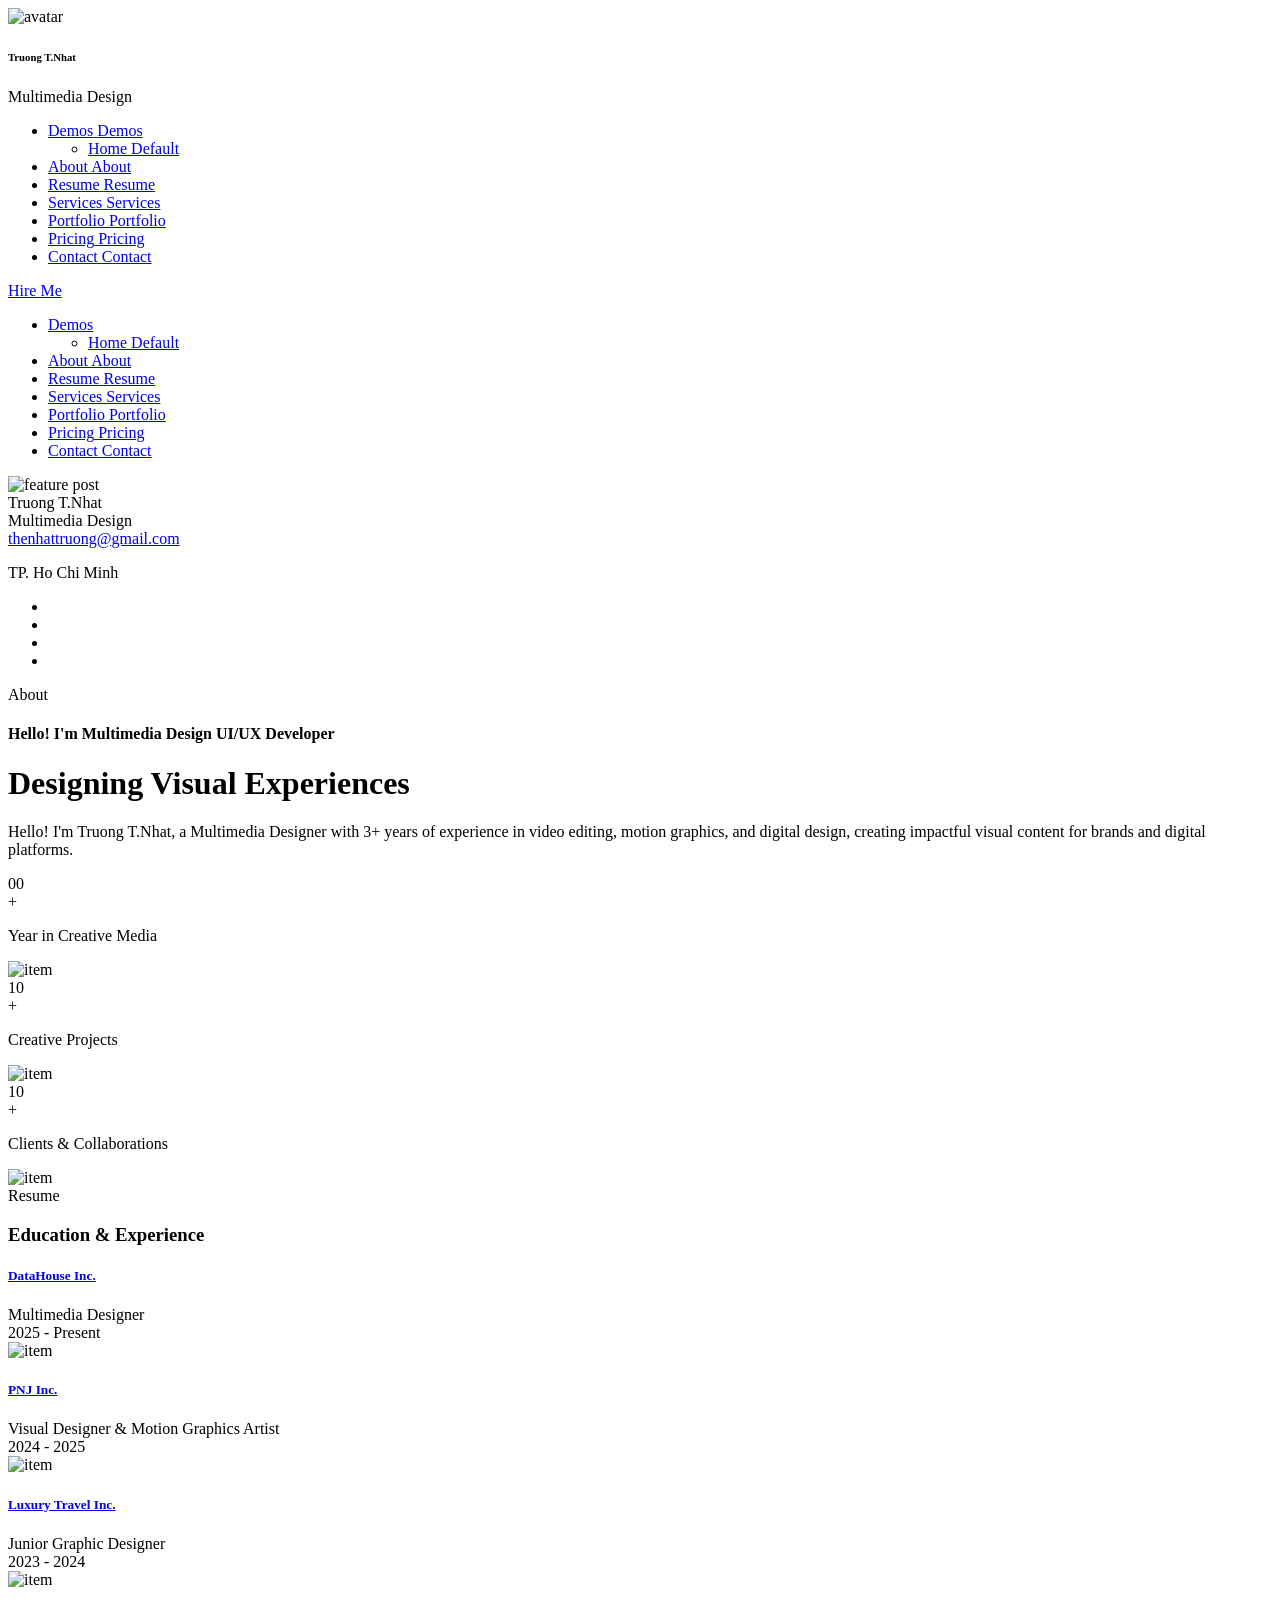
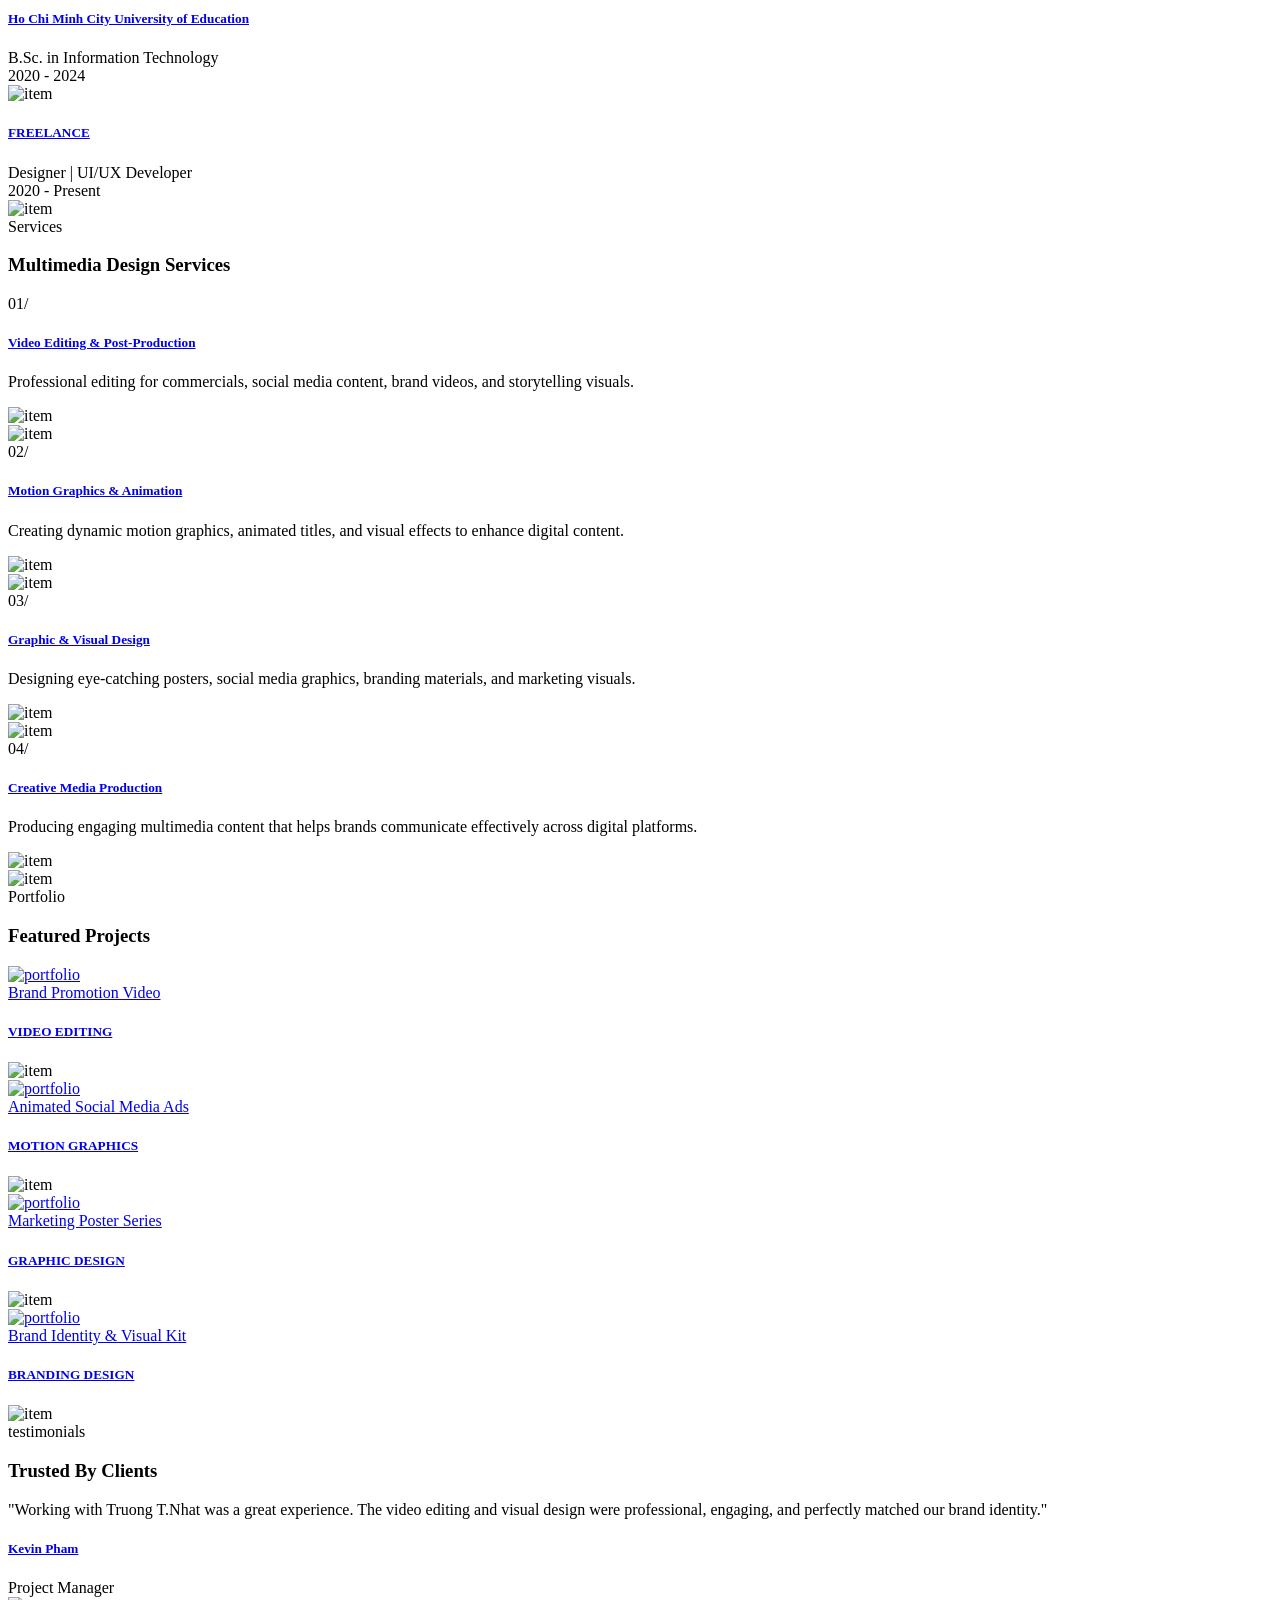
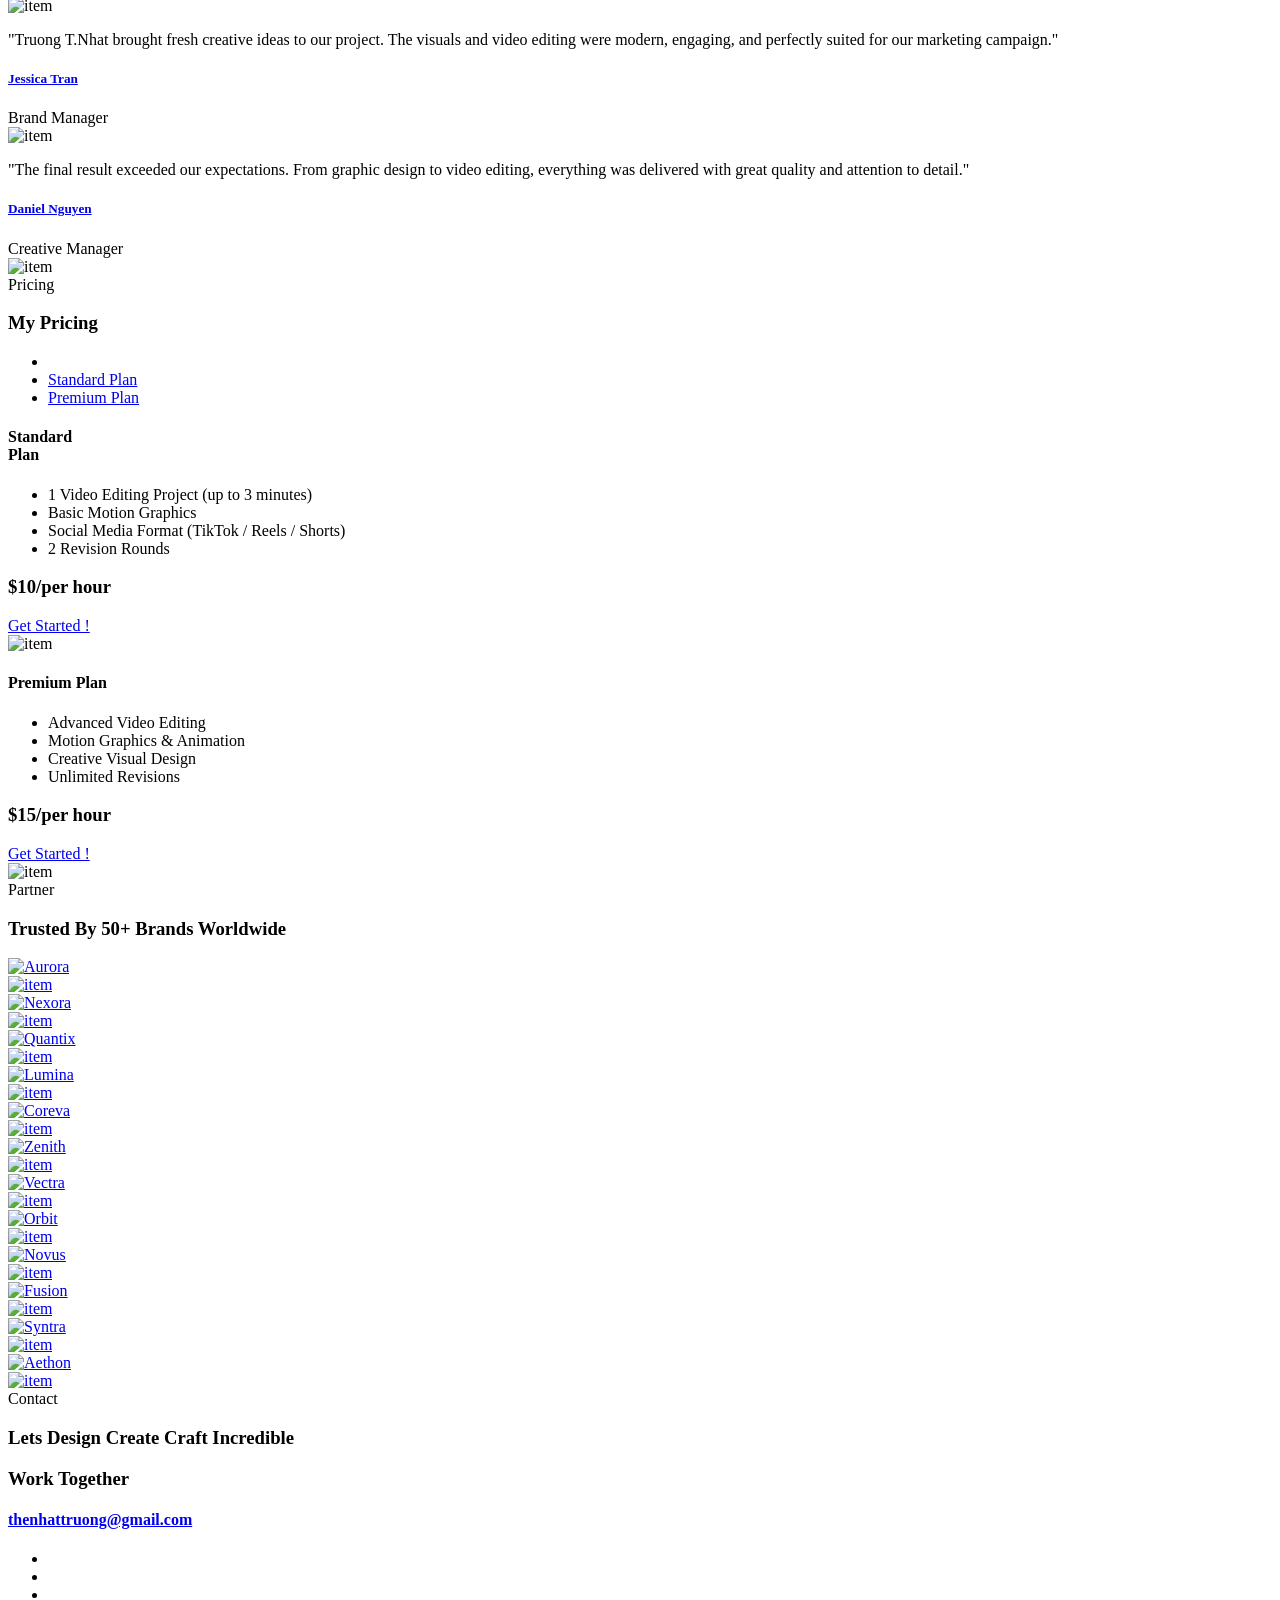
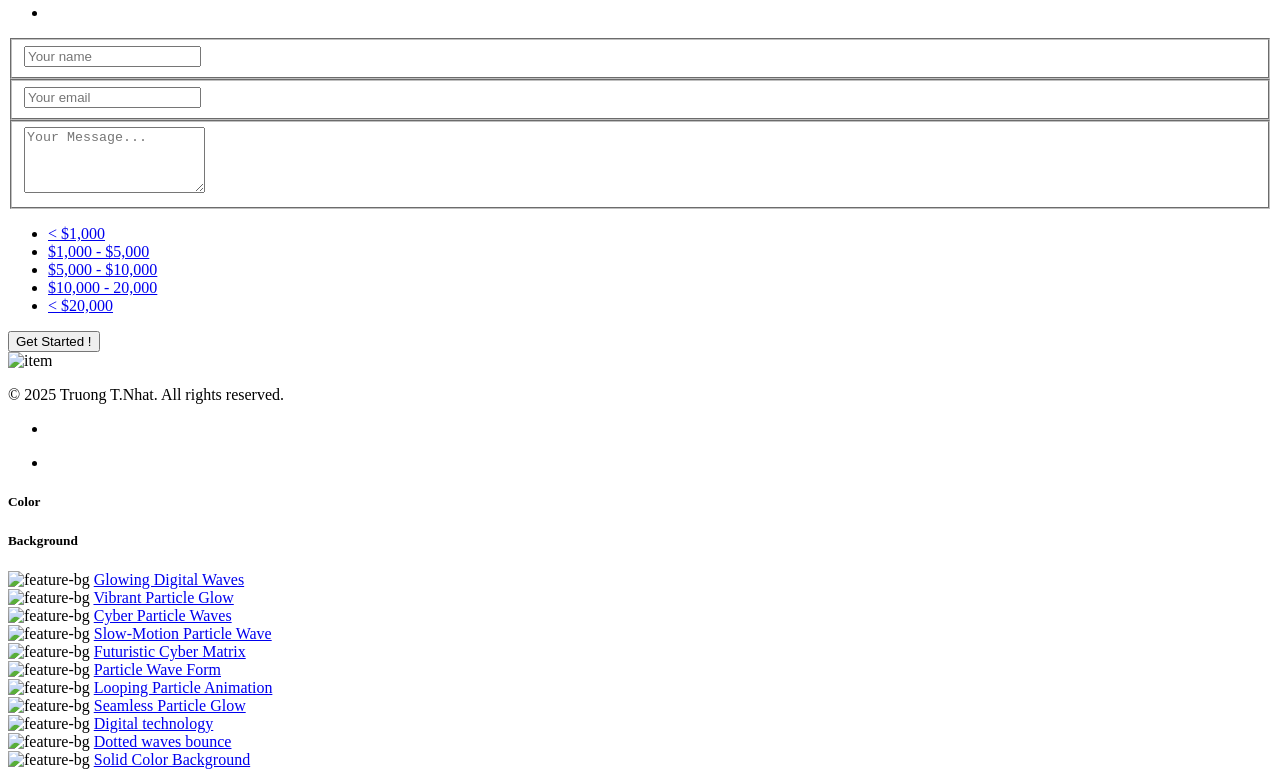
==== index.html @ 6483bf63 "Keep only index page and remove extra home demos" ====
﻿<!DOCTYPE html>
<!--[if IE 8]><html class="ie" xmlns="http://www.w3.org/1999/xhtml" xml:lang="en-US" lang="en-US"> <![endif]-->
<!--[if (gte IE 9)|!(IE)]><!-->
<html xmlns="http://www.w3.org/1999/xhtml" xml:lang="en-US" lang="en-US">
<!--<![endif]-->

<head>
    <!-- Basic Page Needs -->
    <meta charset="utf-8">
    <!--[if IE ]><meta http-equiv="X-UA-Compatible" content="IE=edge,chrome=1"/><![endif]-->
    <title>Truong T.Nhat - Personal Portfolio Resume Theme</title>



    <meta name="author" content="themesflat.com">

    <!-- Mobile Specific Metas -->
    <meta name="viewport" content="width=device-width, initial-scale=1, maximum-scale=1">

    <!-- Theme Style -->
    <link rel="stylesheet" type="text/css" href="css/bootstrap.css">
    <link rel="stylesheet" type="text/css" href="css/odometer.min.css">
    <link rel="stylesheet" type="text/css" href="css/swiper-bundle.min.css">
    <link rel="stylesheet" type="text/css" href="css/animateText.css">
    <link rel="stylesheet" type="text/css" href="css/jquery.fancybox.min.css">
    <link rel="stylesheet" type="text/css" href="css/styles.css">

    <!-- Font -->
    <link rel="stylesheet" href="font/fonts.css">

    <!-- Icon -->
    <link rel="stylesheet" type="text/css" href="icons/icomoon/style.css">

    <!-- Favicon and Touch Icons  -->
    <link rel="shortcut icon" href="images/logo/favicon.svg">
    <link rel="apple-touch-icon-precomposed" href="images/logo/favicon.svg">
</head>

<body>
    <!-- wrapper -->
    <div id="wrapper" class="counter-scroll bg_dark">

        <div class="body-overlay d-block">
            <div class="bg-shape"></div>
        </div>


        <header class="header">
            <div class="tf-container">
                <div class="header-sidebar style-1">
                    <div class="box">
                        <div class="avatar">
                            <img src="images/user/avatar-2.webp" width="68" height="68" alt="avatar">
                        </div>
                        <div class="info">
                            <h6 class="font-4 mb_4">Truong T.Nhat</h6>
                            <div class="text-label text-uppercase fw-6 text_primary-color font-3  letter-spacing-1">
                                Multimedia Design</div>
                        </div>
                    </div>
                    <ul class="nav-menu style-1 xl-hide">
                        <li class="text-menu text_white has-child">
                            <a href="#" class="nav_link toggle splitting link link-no-action text-button font-3 fw-6">
                                <span class="text" data-splitting>Demos</span>
                                <span class="text" data-splitting>Demos</span>
                            </a>
                            <ul class="submenu">
                                <li class="active"><a href="index.html">Home Default</a></li>
                            </ul>
                        </li>
                        <li class="text-menu text_white">
                            <a href="#about" class="nav_link toggle splitting link link-no-action text-button font-3 fw-6">
                                <span class="text" data-splitting>About</span>
                                <span class="text" data-splitting>About</span>
                            </a>
                        </li>
                        <li class="text-menu text_white">
                            <a href="#resume" class="nav_link toggle splitting link link-no-action text-button font-3 fw-6">
                                <span class="text" data-splitting>Resume</span>
                                <span class="text" data-splitting>Resume</span>
                            </a>
                        </li>
                        <li class="text-menu text_white">
                            <a href="#services"
                                class="nav_link toggle splitting link link-no-action text-button font-3 fw-6">
                                <span class="text" data-splitting>Services</span>
                                <span class="text" data-splitting>Services</span>
                            </a>
                        </li>
                        <li class="text-menu text_white">
                            <a href="#portfolio"
                                class="nav_link toggle splitting link link-no-action text-button font-3 fw-6">
                                <span class="text" data-splitting>Portfolio</span>
                                <span class="text" data-splitting>Portfolio</span>
                            </a>
                        </li>
                        <li class="text-menu text_white">
                            <a href="#pricing"
                                class="nav_link toggle splitting link link-no-action text-button font-3 fw-6">
                                <span class="text" data-splitting>Pricing</span>
                                <span class="text" data-splitting>Pricing</span>
                            </a>
                        </li>
                        <li class="text-menu text_white">
                            <a href="#contact"
                                class="nav_link toggle splitting link link-no-action text-button font-3 fw-6">
                                <span class="text" data-splitting>Contact</span>
                                <span class="text" data-splitting>Contact</span>
                            </a>
                        </li>
                    </ul>
                    <div class="d-flex gap_12 align-items-center">
                        <a href="#contact" class="tf-btn style-1 animate-hover-btn sm-hide">
                            <span>
                                Hire Me
                            </span>
                        </a>
                        <a class="menu-button show-menu-mobile  d-xl-none link-no-action" data-target="#menu-2" href="#"><i
                                class="icon-CirclesFour"></i></a>
                    </div>
                </div>
                <div class="popup-menu-mobile" id="menu-2">
                    <ul class="nav-menu style-3 ">
                        <li class="menu-item menu-item-has-children-mobile active">
                            <a href="#dropdown-menu-one" class="item-menu-mobile collapsed text-button font-3 fw-6"
                                data-bs-toggle="collapse" aria-expanded="true" aria-controls="dropdown-menu-one">
                                Demos
                            </a>
                            <div id="dropdown-menu-one" class="collapse" data-bs-parent="#menu-mobile-menu">
                                <ul class="sub-mobile">
                                    <li class="active"><a href="index.html">Home Default</a></li>
                                </ul>
                            </div>
                        </li>
                        <li class="text-menu text_white">
                            <a href="#about" class="nav_link toggle splitting link link-no-action text-button font-3 fw-6">
                                <span class="text" data-splitting>About</span>
                                <span class="text" data-splitting>About</span>
                            </a>
                        </li>
                        <li class="text-menu text_white">
                            <a href="#resume" class="nav_link toggle splitting link link-no-action text-button font-3 fw-6">
                                <span class="text" data-splitting>Resume</span>
                                <span class="text" data-splitting>Resume</span>
                            </a>
                        </li>
                        <li class="text-menu text_white">
                            <a href="#services"
                                class="nav_link toggle splitting link link-no-action text-button font-3 fw-6">
                                <span class="text" data-splitting>Services</span>
                                <span class="text" data-splitting>Services</span>
                            </a>
                        </li>
                        <li class="text-menu text_white">
                            <a href="#portfolio"
                                class="nav_link toggle splitting link link-no-action text-button font-3 fw-6">
                                <span class="text" data-splitting>Portfolio</span>
                                <span class="text" data-splitting>Portfolio</span>
                            </a>
                        </li>
                        <li class="text-menu text_white">
                            <a href="#pricing"
                                class="nav_link toggle splitting link link-no-action text-button font-3 fw-6">
                                <span class="text" data-splitting>Pricing</span>
                                <span class="text" data-splitting>Pricing</span>
                            </a>
                        </li>
                        <li class="text-menu text_white">
                            <a href="#contact"
                                class="nav_link toggle splitting link link-no-action text-button font-3 fw-6">
                                <span class="text" data-splitting>Contact</span>
                                <span class="text" data-splitting>Contact</span>
                            </a>
                        </li>
                    </ul>
                </div>
            </div>
        </header>

        <div class="main-content style-fullwidth section-onepage">

            <div class="tf-container w-6">

                <div class="wrap-section ">
                    <div class="row">
                        <div class="col-xl-4">
                            <div class="user-bar style-1 text-center sticky-top">
                                <div class="box-author mb_12">
                                    <div class="img-style mb_16">
                                        <img decoding="async" loading="lazy" src="images/user/avatar.webp" width="314"
                                            height="314" alt="feature post">
                                    </div>
                                    <div class="info">
                                        <div class="name font-2 text_white mb_8">Truong T.Nhat</div>
                                        <div
                                            class="text-label text-uppercase fw-6 text_primary-color font-3 mb_16 letter-spacing-1">
                                            Multimedia Design</div>
                                        <a href="mailto:thenhattruong@gmail.com"
                                            class="hover-underline-link text_white text-body-2 mb_4">thenhattruong@gmail.com</a>
                                        <p class="text-caption-2 text_secondary-color font-3">TP. Ho Chi Minh
                                        </p>
                                    </div>
                                </div>
                                <ul class="list-icon d-flex justify-content-center">
                                    <li><a href="https://www.facebook.com/TTN.Use/" class="icon-Facebook"></a></li>
                                    <li> <a href="" class="icon-Behance"></a></li>
                                    <li><a href="#" class="icon-Zalo"></a></li>
                                    <li><a href="#" class="icon-LinkedIn"></a></li>
                                </ul>
                            </div>
                        </div>
                        <div class="col-xl-8">
                            <!-- section-about -->
                            <div id="about" class="section-about style-1 section first-section h-100vh">
                                <div class="heading-section mb_45">
                                    <div class="tag-heading text-uppercase text-label font-3 letter-spacing-1 mb_32">
                                        About
                                    </div>
                                    <div class="title-border-shape">
                                        <h4 class="animationtext clip ">Hello! I'm <span
                                                class="tf-text s1 cd-words-wrapper text_primary-color">
                                                <span class="item-text is-visible">Multimedia Design</span>
                                                
                                                <span class="item-text is-hidden">UI/UX Developer</span>
                                            </span> </h4>
                                        <div class="shape">
                                            <span class="shape-1"></span>
                                            <span class="shape-2"></span>
                                            <span class="shape-3"></span>
                                            <span class="shape-4"></span>
                                        </div>
                                        <div class="line">
                                            <span class="line-horizontal horizontal-1"></span>
                                            <span class="line-horizontal horizontal-2"></span>
                                            <span class="line-vertical vertical-1"></span>
                                            <span class="line-vertical vertical-2"></span>
                                        </div>
                                    </div>
                                </div>
                                <h1 class="title mb_16 split-text effect-blur-fade">
                                    Designing Visual Experiences
                                </h1>
                                <p class="text_muted-color font-3 mb_43 split-text split-lines-transform">Hello! I'm Truong T.Nhat, a Multimedia Designer with 3+ years of experience in video editing, motion graphics, and digital design, creating impactful visual content for brands and digital platforms.</p>
                                <div class="wrap-counter tf-grid-layout md-col-3">
                                    <div class="counter-item bs-light-mode">
                                        <div class="counter-number h2 text_white mb_7">
                                            <div class="odometer" data-number="03">00</div>
                                            <span class="sub">+</span>
                                        </div>
                                        <p class="text-body-1 text_muted-color font-3">Year in Creative Media</p>
                                        <div class="item-shape">
                                            <img src="images/item/small-comet.webp" loading="lazy" decoding="async"
                                                alt="item">
                                        </div>
                                    </div>
                                    <div class="counter-item bs-light-mode">
                                        <div class="counter-number h2 text_white mb_7">
                                            <div class="odometer" data-number="100">10</div>
                                            <span class="sub">+</span>
                                        </div>
                                        <p class="text-body-1 text_muted-color font-3">Creative Projects</p>
                                        <div class="item-shape">
                                            <img src="images/item/small-comet.webp" loading="lazy" decoding="async"
                                                alt="item">
                                        </div>
                                    </div>
                                    <div class="counter-item bs-light-mode">
                                        <div class="counter-number h2 text_white mb_7">
                                            <div class="odometer" data-number="50">10</div>
                                            
                                            <span class="sub">+</span>
                                        </div>
                                        <p class="text-body-1 text_muted-color font-3">Clients & Collaborations</p>
                                        <div class="item-shape">
                                            <img src="images/item/small-comet.webp" loading="lazy" decoding="async"
                                                alt="item">
                                        </div>
                                    </div>
                                </div>
                            </div>
                            <!-- End section-about -->

                            <!-- section-resume-->
                            <div id="resume" class="section-resume style-1 pb-0 spacing-4 section">
                                <div class="heading-section mb_47">
                                    <div class="tag-heading text-uppercase text-label font-3 letter-spacing-1 mb_30">
                                        Resume
                                    </div>
                                    <h3 class="text_white fw-5 split-text effect-blur-fade">Education & Experience</h3>
                                </div>
                                <div class="effect-line-hover">
                                    <div class="wrap-education-item area-effect  scrolling-effect effectTop">
                                        <span class="point"></span>
                                        <div class="education-item">
                                            <div class="content">
                                                <h5 class="font-4 mb_4"><a href="#contact" class="link">DataHouse Inc.</a>
                                                </h5>
                                                <span class="text-body-1 font-3">Multimedia Designer</span>
                                            </div>
                                            <div class="date text-caption-1 text_white font-3">
                                                2025 - Present
                                            </div>
                                            <div class="item-shape spotlight">
                                                <img src="images/item/small-comet.webp" loading="lazy" decoding="async"
                                                    alt="item">
                                            </div>
                                        </div>
                                    </div>
                                    <div class="wrap-education-item area-effect scrolling-effect effectTop">
                                        <span class="point"></span>
                                        <div class="education-item">
                                            <div class="content">
                                                <h5 class="font-4 mb_4"><a href="#contact" class="link">PNJ Inc.</a></h5>
                                                <span class="text-body-1 font-3">Visual Designer & Motion Graphics Artist</span>
                                            </div>
                                            <div class="date text-caption-1 text_white font-3">
                                                2024 - 2025
                                            </div>
                                            <div class="item-shape spotlight">
                                                <img src="images/item/small-comet.webp" loading="lazy" decoding="async"
                                                    alt="item">
                                            </div>
                                        </div>
                                    </div>
                                    <div class="wrap-education-item area-effect scrolling-effect effectTop">
                                        <span class="point"></span>
                                        <div class="education-item">
                                            <div class="content">
                                                <h5 class="font-4 mb_4"><a href="#contact" class="link">Luxury Travel Inc.</a></h5>
                                                <span class="text-body-1 font-3">Junior Graphic Designer</span>
                                            </div>
                                            <div class="date text-caption-1 text_white font-3">
                                                2023 - 2024
                                            </div>
                                            <div class="item-shape spotlight">
                                                <img src="images/item/small-comet.webp" loading="lazy" decoding="async"
                                                    alt="item">
                                            </div>
                                        </div>
                                    </div>
                                    <div class="wrap-education-item area-effect scrolling-effect effectTop">
                                        <span class="point"></span>
                                        <div class="education-item">
                                            <div class="content">
                                                <h5 class="font-4 mb_4"><a href="#contact" class="link">Ho Chi Minh City University of Education</a></h5>
                                                <span class="text-body-1 font-3">B.Sc. in
                                                        Information
                                                        Technology</span>
                                            </div>
                                            <div class="date text-caption-1 text_white font-3">
                                                2020 - 2024
                                            </div>
                                            <div class="item-shape spotlight">
                                                <img src="images/item/small-comet.webp" loading="lazy" decoding="async"
                                                    alt="item">
                                            </div>
                                        </div>
                                    </div>
                                    <div class="wrap-education-item area-effect scrolling-effect effectTop">
                                        <span class="point"></span>
                                        <div class="education-item">
                                            <div class="content">
                                                <h5 class="font-4 mb_4"><a href="#contact" class="link">FREELANCE</a></h5>
                                                <span class="text-body-1 font-3">Designer | UI/UX Developer</span>
                                            </div>
                                            <div class="date text-caption-1 text_white font-3">
                                                2020 - Present
                                            </div>
                                            <div class="item-shape spotlight">
                                                <img src="images/item/small-comet.webp" loading="lazy" decoding="async"
                                                    alt="item">
                                            </div>
                                        </div>
                                    </div>
                                </div>
                            </div>
                            <!-- End section-resume -->
                        </div>
                    </div>
                </div>

                <!-- section-service -->
                <div id="services" class="section-service section spacing-5">
                    <div class="heading-section mb_43">
                        <div class="tag-heading text-uppercase text-label font-3 letter-spacing-1 mb_33">
                            Services
                        </div>
                        <h3 class="text_white fw-5  split-text effect-blur-fade">Multimedia Design Services</h3>
                    </div>
                    <div class="service-item area-effect scrolling-effect effectBottom">
                        <div class="content-inner d-flex align-items-center justify-content-between">
                            <div class="content">
                                <span class="number text-label text_muted-color font-3">01/</span>
                                <h5 class="text_white font-4"><a href="#contact" class="link">Video Editing & Post-Production</a>
                                </h5>
                                <p class="service-subtitle text-caption-1 text_secondary-color font-3">Professional editing for commercials, social media content, brand videos, and storytelling visuals.</p>
                            </div>
                            <a href="#contact" class="btn-arrow"><i class="icon-ArrowRight"></i></a>
                            <div class="item-shape spotlight">
                                <img src="images/item/small-comet.webp" loading="lazy" decoding="async" alt="item">
                            </div>
                        </div>
                        <div class="img-hover">
                            <img src="images/item/service-item-1.webp" width="140" height="140" alt="item">
                        </div>

                    </div>
                    <div class="service-item area-effect scrolling-effect effectBottom">
                        <div class="content-inner d-flex align-items-center justify-content-between">
                            <div class="content">
                                <span class="number text-label text_muted-color font-3">02/</span>
                                <h5 class="text_white font-4"><a href="#contact" class="link">Motion Graphics & Animation</a>
                                </h5>
                                <p class="service-subtitle text-caption-1 text_secondary-color font-3">Creating dynamic motion graphics, animated titles, and visual effects to enhance digital content.</p>
                            </div>
                            <a href="#contact" class="btn-arrow"><i class="icon-ArrowRight"></i></a>
                            <div class="item-shape spotlight">
                                <img src="images/item/small-comet.webp" loading="lazy" decoding="async" alt="item">
                            </div>
                        </div>
                        <div class="img-hover">
                            <img src="images/item/service-item-2.webp" width="140" height="140" alt="item">
                        </div>
                    </div>
                    <div class="service-item area-effect scrolling-effect effectBottom">
                        <div class="content-inner d-flex align-items-center justify-content-between">
                            <div class="content">
                                <span class="number text-label text_muted-color font-3">03/</span>
                                <h5 class="text_white font-4"><a href="#contact" class="link">Graphic & Visual Design</a>
                                </h5>
                                <p class="service-subtitle text-caption-1 text_secondary-color font-3">Designing eye-catching posters, social media graphics, branding materials, and marketing visuals.</p>
                            </div>
                            <a href="#contact" class="btn-arrow"><i class="icon-ArrowRight"></i></a>
                            <div class="item-shape spotlight">
                                <img src="images/item/small-comet.webp" loading="lazy" decoding="async" alt="item">
                            </div>
                        </div>
                        <div class="img-hover">
                            <img src="images/item/service-item-3.webp" width="140" height="140" alt="item">
                        </div>
                    </div>
                    <div class="service-item area-effect scrolling-effect effectBottom">
                        <div class="content-inner d-flex align-items-center justify-content-between">
                            <div class="content">
                                <span class="number text-label text_muted-color font-3">04/</span>
                                <h5 class="text_white font-4"><a href="#contact" class="link">Creative Media Production</a></h5>
                                <p class="service-subtitle text-caption-1 text_secondary-color font-3">Producing engaging multimedia content that helps brands communicate effectively across digital platforms.</p>
                            </div>
                            <a href="#contact" class="btn-arrow"><i class="icon-ArrowRight"></i></a>
                            <div class="item-shape spotlight">
                                <img src="images/item/small-comet.webp" loading="lazy" decoding="async" alt="item">
                            </div>
                        </div>
                        <div class="img-hover">
                            <img src="images/item/service-item-4.webp" width="140" height="140" alt="item">
                        </div>
                    </div>
                </div>
                <!-- End section-service -->

                <!-- section-portfolio-->
                <div id="portfolio" class="section-portfolio style-1 spacing-5 section">
                    <div class="heading-section mb_42">
                        <div class="tag-heading text-uppercase text-label font-3 letter-spacing-1 mb_34">
                            Portfolio
                        </div>
                        <h3 class="text_white fw-5  split-text effect-blur-fade">Featured Projects</h3>
                    </div>
                    <div class="tabs-content-wrap tf-grid-layout xl-col-2">
                        <div class="portfolio-item">
                            <a href="images/user/portfolio-item-1-1.webp" data-fancybox="gallery" class="img-style">
                                <img decoding="async" loading="lazy" src="images/user/portfolio-item-1-1.webp"
                                    srcset="images/user/portfolio-item-1-1.webp 582w"
                                    sizes="(max-width: 582px) 100vw, 582px" width="582" height="388" alt="portfolio">
                                <div class="tag font-3 text-label text-uppercase fw-6 letter-spacing-1">
                                    Brand Promotion Video
                                </div>
                            </a>
                            <h5 class=" title font-4 text_white"><a href="#" class="link">VIDEO EDITING</a>
                            </h5>
                            <div class="item-shape">
                                <img src="images/item/small-comet.webp" loading="lazy" decoding="async" alt="item">
                            </div>
                        </div>
                        <div class="portfolio-item">
                            <a href="images/user/portfolio-item-3-1.webp" data-fancybox="gallery" class="img-style">
                                <img decoding="async" loading="lazy" src="images/user/portfolio-item-3-1.webp"
                                    srcset="images/user/portfolio-item-3-1.webp 582w"
                                    sizes="(max-width: 582px) 100vw, 582px" width="582" height="388" alt="portfolio">
                                <div class="tag font-3 text-label text-uppercase fw-6 letter-spacing-1">
                                    Animated Social Media Ads
                                </div>
                            </a>
                            <h5 class=" title font-4 text_white"> <a href="#" class="link">MOTION GRAPHICS</a>
                            </h5>
                            <div class="item-shape">
                                <img src="images/item/small-comet.webp" loading="lazy" decoding="async" alt="item">
                            </div>
                        </div>
                        <div class="portfolio-item">
                            <a href="images/user/portfolio-item-2-1.webp" data-fancybox="gallery" class="img-style">
                                <img decoding="async" loading="lazy" src="images/user/portfolio-item-2-1.webp"
                                    srcset="images/user/portfolio-item-2-1.webp 582w"
                                    sizes="(max-width: 582px) 100vw, 582px" width="582" height="388" alt="portfolio">
                                <div class="tag font-3 text-label text-uppercase fw-6 letter-spacing-1">
                                    Marketing Poster Series
                                </div>
                            </a>
                            <h5 class=" title font-4 text_white"> <a href="#" class="link">GRAPHIC DESIGN</a></h5>
                            <div class="item-shape">
                                <img src="images/item/small-comet.webp" loading="lazy" decoding="async" alt="item">
                            </div>
                        </div>
                        <div class="portfolio-item">
                            <a href="images/user/portfolio-item-4-1.webp" data-fancybox="gallery" class="img-style">
                                <img decoding="async" loading="lazy" src="images/user/portfolio-item-4-1.webp"
                                    srcset="images/user/portfolio-item-4-1.webp 582w"
                                    sizes="(max-width: 582px) 100vw, 582px" width="582" height="388" alt="portfolio">
                                <div class="tag font-3 text-label text-uppercase fw-6 letter-spacing-1">
                                   Brand Identity & Visual Kit
                                </div>
                            </a>
                            <h5 class=" title font-4 text_white"> <a href="#" class="link">BRANDING DESIGN</a>
                            </h5>
                            <div class="item-shape">
                                <img src="images/item/small-comet.webp" loading="lazy" decoding="async" alt="item">
                            </div>
                        </div>
                    </div>
                </div>
                <!-- End section-portfolio -->

                <!-- section-testimonial-->
                <div id="testimonial" class="section-testimonial style-1 section spacing-5 sw-layout">
                    <div class="heading-section mb_43 d-flex align-items-end justify-content-between">
                        <div>
                            <div class="tag-heading text-uppercase text-label font-3 letter-spacing-1 mb_30">
                                testimonials
                            </div>
                            <h3 class="text_white fw-5  split-text effect-blur-fade">Trusted By Clients</h3>
                        </div>
                        <div class="wrap-sw-button d-flex gap_12 ">
                            <div class="sw-button nav-prev-layout">
                                <i class="icon-CaretLeft"></i>
                            </div>
                            <div class="sw-button nav-next-layout ">
                                <i class="icon-CaretRight"></i>
                            </div>
                        </div>
                    </div>
                    <div class="swiper " data-preview="2" data-destop="2" data-tablet="2" data-mobile="1"
                        data-space-lg="12" data-space-md="12" data-space="12">
                        <div class="swiper-wrapper">
                            <div class="swiper-slide">
                                <div class="testimonial-item area-effect">
                                    <div>
                                        <div class="icon">
                                            <i class="icon-quote"></i>
                                        </div>
                                        <p class="text-body-2 text_white mb_21">"Working with Truong T.Nhat was a great experience. The video editing and visual design were professional, engaging, and perfectly matched our brand identity."</p>
                                    </div>
                                    <div class="athor">
                                        <h5 class="name text_white mb_4 font-4"> <a href="#" class="link">Kevin Pham</a>
                                        </h5>
                                        <span class="text-label text-uppercase text_primary-color font-3">Project Manager</span>
                                    </div>
                                    <div class="item-shape spotlight">
                                        <img src="images/item/small-comet.webp" loading="lazy" decoding="async"
                                            alt="item">
                                    </div>
                                </div>
                            </div>
                            <div class="swiper-slide">
                                <div class="testimonial-item area-effect">
                                    <div>
                                        <div class="icon">
                                            <i class="icon-quote"></i>
                                        </div>
                                        <p class="text-body-2 text_white mb_21">"Truong T.Nhat brought fresh creative ideas to our project. The visuals and video editing were modern, engaging, and perfectly suited for our marketing campaign."</p>
                                    </div>
                                    <div class="athor">
                                        <h5 class="name text_white mb_4 font-4"> <a href="#" class="link">Jessica Tran</a>
                                        </h5>
                                        <span class="text-label text-uppercase text_primary-color font-3">Brand Manager</span>
                                    </div>
                                    <div class="item-shape spotlight">
                                        <img src="images/item/small-comet.webp" loading="lazy" decoding="async"
                                            alt="item">
                                    </div>
                                </div>
                            </div>
                            <div class="swiper-slide">
                                <div class="testimonial-item area-effect">
                                    <div>
                                        <div class="icon">
                                            <i class="icon-quote"></i>
                                        </div>
                                        <p class="text-body-2 text_white mb_21">"The final result exceeded our expectations. From graphic design to video editing, everything was delivered with great quality and attention to detail."</p>
                                    </div>
                                    <div class="athor">
                                        <h5 class="name text_white mb_4 font-4"> <a href="#" class="link">Daniel Nguyen</a>
                                        </h5>
                                        <span class="text-label text-uppercase text_primary-color font-3">Creative Manager</span>
                                    </div>
                                    <div class="item-shape spotlight">
                                        <img src="images/item/small-comet.webp" loading="lazy" decoding="async"
                                            alt="item">
                                    </div>
                                </div>
                            </div>
                        </div>

                    </div>
                </div>
                <!-- End section-testimonial -->

                <!-- section-pricing-->
                <div id="pricing" class="section-pricing flat-animate-tab spacing-5 section">
                    <div class="heading-section mb_42">
                        <div class="tag-heading text-uppercase text-label font-3 letter-spacing-1 mb_30">
                            Pricing
                        </div>
                        <h3 class="text_white fw-5  split-text effect-blur-fade">My Pricing</h3>
                    </div>
                    <div class="tab-slide  mb_32">
                        <ul class="menu-tab d-flex align-items-center" role="tablist">
                            <li class="item-slide-effect"></li>
                            <li class="nav-tab-item active" role="presentation">
                                <a href="#standard-plan" class="text-button tab-link fw-6 active font-3"
                                    data-bs-toggle="tab">Standard Plan</a>
                            </li>
                            <li class="nav-tab-item" role="presentation">
                                <a href="#premium-plan" class="text-button tab-link fw-6 font-3"
                                    data-bs-toggle="tab">Premium
                                    Plan</a>
                            </li>
                        </ul>
                    </div>
                    <div class="tab-content">
                        <div class="tab-pane active show" id="standard-plan" role="tabpanel">
                            <div class="pricing-item style-1 bs-light-mode area-effect">
                                <h4 class="title">Standard <br>
                                    Plan</h4>
                                <ul class="list-check d-grid gap_8">
                                    <li class="text-body-1 text_white font-3 d-flex align-items-center gap_8"><i
                                            class="icon-check"></i>1 Video Editing Project (up to 3 minutes)</li>
                                    <li class="text-body-1 text_white font-3 d-flex align-items-center gap_8"><i
                                            class="icon-check"></i>Basic Motion Graphics</li>
                                    <li class="text-body-1 text_white font-3 d-flex align-items-center gap_8"><i
                                            class="icon-check"></i>Social Media Format (TikTok / Reels / Shorts)
                                    </li>
                                    <li class="text-body-1 text_white font-3 d-flex align-items-center gap_8"><i
                                            class="icon-check"></i>2 Revision Rounds</li>
                                </ul>
                                <div class="wrap-pricing">
                                    <h3 class="text_white d-flex align-items-center gap_4 mb_20">$10<span
                                            class="text-caption-1 text-caption-1 text_muted-color">/per
                                            hour</span>
                                    </h3>
                                    <a href="#contact" class="tf-btn style-1 animate-hover-btn">
                                        <span>
                                            Get Started !
                                        </span>
                                    </a>
                                </div>
                                <div class="item-shape spotlight">
                                    <img src="images/item/small-comet.webp" loading="lazy" decoding="async" alt="item">
                                </div>
                            </div>
                        </div>
                        <div class="tab-pane" id="premium-plan" role="tabpanel">
                            <div class="pricing-item style-1 bs-light-mode area-effect">
                                <h4 class="title">Premium
                                    Plan</h4>
                                <ul class="list-check d-grid gap_8">
                                    <li class="text-body-1 text_white font-3 d-flex align-items-center gap_8"><i
                                            class="icon-check"></i>Advanced Video Editing</li>
                                    <li class="text-body-1 text_white font-3 d-flex align-items-center gap_8"><i
                                            class="icon-check"></i>Motion Graphics & Animation</li>
                                    <li class="text-body-1 text_white font-3 d-flex align-items-center gap_8"><i
                                            class="icon-check"></i>Creative Visual Design
                                    </li>
                                    <li class="text-body-1 text_white font-3 d-flex align-items-center gap_8"><i
                                            class="icon-check"></i>Unlimited Revisions</li>
                                </ul>
                                <div class="wrap-pricing">
                                    <h3 class="text_white d-flex align-items-center gap_4 mb_20">$15<span
                                            class="text-caption-1 text-caption-1 text_muted-color">/per
                                            hour</span>
                                    </h3>
                                    <a href="#contact" class="tf-btn style-1 animate-hover-btn">
                                        <span>
                                            Get Started !
                                        </span>
                                    </a>
                                </div>
                                <div class="item-shape spotlight">
                                    <img src="images/item/small-comet.webp" loading="lazy" decoding="async" alt="item">
                                </div>
                            </div>
                        </div>
                    </div>
                </div>
                <!-- End section-pricing -->

                <!-- section-partner-->
                <div id="partners" class="section-partner style-2 section spacing-5">
                    <div class="row">
                        <div class="col-xl-5">
                            <div class="heading-section">
                                <div class="tag-heading text-uppercase text-label font-3 letter-spacing-1 mb_32">
                                    Partner
                                </div>
                                <h3 class="text_white fw-5  split-text effect-blur-fade">Trusted By 50+ Brands
                                    Worldwide</h3>
                            </div>
                        </div>
                        <div class="col-xl-7">
                            <div class="swiper tf-sw-partner wrap-partner position-2" data-preview="8" data-tablet="8"
                                data-mobile-sm="6" data-mobile="4" data-space="15" data-space-md="30"
                                data-space-lg="30">
                                <div class="swiper-wrapper ">
                                    <div class="swiper-slide">
                                        <a href="#" class="partner-item item-1 sz-100 scrolling-effect effectZoomIn"
                                            data-delay="0.3">
                                            <img src="images/logo/youtube.png" alt="Aurora">
                                            <div class="item-shape">
                                                <img src="images/item/small-comet.webp" loading="lazy" decoding="async"
                                                    alt="item">
                                            </div>
                                        </a>
                                    </div>
                                    <div class="swiper-slide">
                                        <a href="#" class="partner-item item-2 sz-80">
                                            <img src="images/logo/tik-tok.png" alt="Nexora">
                                            <div class="item-shape">
                                                <img src="images/item/small-comet.webp" loading="lazy" decoding="async"
                                                    alt="item">
                                            </div>
                                        </a>
                                    </div>
                                    <div class="swiper-slide">
                                        <a href="#" class="partner-item item-3 sz-80">
                                            <img src="images/logo/search.png" alt="Quantix">
                                            <div class="item-shape">
                                                <img src="images/item/small-comet.webp" loading="lazy" decoding="async"
                                                    alt="item">
                                            </div>
                                        </a>
                                    </div>
                                    <div class="swiper-slide">
                                        <a href="#" class="partner-item item-4 sz-60">
                                            <img src="images/logo/paypal.png" alt="Lumina">
                                            <div class="item-shape">
                                                <img src="images/item/small-comet.webp" loading="lazy" decoding="async"
                                                    alt="item">
                                            </div>
                                        </a>
                                    </div>
                                    <div class="swiper-slide">
                                        <a href="#" class="partner-item item-5 sz-60">
                                            <img src="images/logo/meta.png" alt="Coreva">
                                            <div class="item-shape">
                                                <img src="images/item/small-comet.webp" loading="lazy" decoding="async"
                                                    alt="item">
                                            </div>
                                        </a>
                                    </div>
                                    <div class="swiper-slide">
                                        <a href="#" class="partner-item item-6 sz-100">
                                            <img src="images/logo/marriott-international.png" alt="Zenith">
                                            <div class="item-shape">
                                                <img src="images/item/small-comet.webp" loading="lazy" decoding="async"
                                                    alt="item">
                                            </div>
                                        </a>
                                    </div>
                                    <div class="swiper-slide">
                                        <a href="#" class="partner-item item-7 sz-200 scrolling-effect effectZoomIn"
                                            data-delay="0.4">
                                            <img src="images/logo/nvidia.png" alt="Vectra">
                                            <div class="item-shape">
                                                <img src="images/item/small-comet.webp" loading="lazy" decoding="async"
                                                    alt="item">
                                            </div>
                                        </a>
                                    </div>
                                    <div class="swiper-slide">
                                        <a href="#" class="partner-item item-8 sz-160 scrolling-effect effectZoomIn"
                                            data-delay="0.5">
                                            <img src="images/logo/telegram.png" alt="Orbit">
                                            <div class="item-shape">
                                                <img src="images/item/small-comet.webp" loading="lazy" decoding="async"
                                                    alt="item">
                                            </div>
                                        </a>
                                    </div>
                                    <div class="swiper-slide">
                                        <a href="#" class="partner-item item-9 sz-120 scrolling-effect effectZoomIn"
                                            data-delay="0.6">
                                            <img src="images/logo/partner-novus.svg" alt="Novus">
                                            <div class="item-shape">
                                                <img src="images/item/small-comet.webp" loading="lazy" decoding="async"
                                                    alt="item">
                                            </div>
                                        </a>
                                    </div>
                                    <div class="swiper-slide">
                                        <a href="#" class="partner-item item-10 sz-120 scrolling-effect effectZoomIn"
                                            data-delay="0.7">
                                            <img src="images/logo/partner-fusion.svg" alt="Fusion">
                                            <div class="item-shape">
                                                <img src="images/item/small-comet.webp" loading="lazy" decoding="async"
                                                    alt="item">
                                            </div>
                                        </a>
                                    </div>
                                    <div class="swiper-slide">
                                        <a href="#" class="partner-item item-11 sz-100">
                                            <img src="images/logo/partner-syntra.svg" alt="Syntra">
                                            <div class="item-shape">
                                                <img src="images/item/small-comet.webp" loading="lazy" decoding="async"
                                                    alt="item">
                                            </div>
                                        </a>
                                    </div>
                                    <div class="swiper-slide">
                                        <a href="#" class="partner-item item-12 sz-80">
                                            <img src="images/logo/partner-aethon.svg" alt="Aethon">
                                            <div class="item-shape">
                                                <img src="images/item/small-comet.webp" loading="lazy" decoding="async"
                                                    alt="item">
                                            </div>
                                        </a>
                                    </div>
                                </div>
                            </div>
                        </div>
                    </div>
                </div>
                <!-- End section-partner -->

                <!-- section-contact-->
                <div id="contact" class="section-contact style-1 section spacing-6">
                    <div class="row">
                        <div class="col-xl-5">
                            <div class="heading-section mb_44">
                                <div class="tag-heading text-uppercase text-label font-3 letter-spacing-1 mb_33">
                                    Contact
                                </div>
                                <div class="title mb_40">
                                    <h3 class="text_white  fw-5 animationtext clip ">Lets <span
                                            class="tf-text s1 cd-words-wrapper text_primary-color">
                                            <span class="item-text is-visible">Design</span>
                                            <span class="item-text is-hidden">Create</span>
                                            <span class="item-text is-hidden">Craft</span>
                                        </span>
                                        Incredible
                                    </h3>
                                    <h3 class="text_white title fw-5 "> Work Together</h3>
                                </div>
                                <div class="heading-title">
                                    <div class="mb_12">
                                        <h4 class="text_white fw-4 mb_4"><a href="#"
                                                class="hover-underline-link link">thenhattruong@gmail.com</a></h4>
                                    </div>
                                    <ul class="list-icon d-flex">
                                        <li><a href="https://www.facebook.com/TTN.Use/" class="icon-Facebook"></a></li>
                                        <li> <a href="" class="icon-Behance"></a></li>
                                        <li><a href="#" class="icon-Zalo"></a></li>
                                        <li><a href="#" class="icon-LinkedIn"></a></li>
                                    </ul>
                                </div>
                            </div>
                        </div>
                        <div class="col-xl-7">
                            <form class="form-contact bs-light-mode">
                                <div class="d-grid gap_24  mb_24">
                                    <fieldset class="">
                                        <input id="name" type="text" placeholder="Your name" name="name" tabindex="2"
                                            aria-required="true" required="">
                                    </fieldset>
                                    <fieldset class="">
                                        <input class="" type="email" placeholder="Your email" name="email" tabindex="2"
                                            value="" id="email" aria-required="true" required="">
                                    </fieldset>
                                    <fieldset>
                                        <textarea id="message" class="" rows="4" placeholder="Your Message..."
                                            tabindex="2" aria-required="true" required=""></textarea>
                                    </fieldset>
                                </div>

                                <ul class="list-tag">
                                    <li><a href="#" class="text_white text-body-1 font-3">
                                            &lt; $1,000</a>
                                    </li>
                                    <li><a href="#" class="text_white text-body-1 font-3">$1,000 - $5,000</a></li>
                                    <li><a href="#" class="text_white text-body-1 font-3">$5,000 - $10,000</a></li>
                                    <li><a href="#" class="text_white text-body-1 font-3">$10,000 - 20,000</a></li>
                                    <li><a href="#" class="text_white text-body-1 font-3">&lt; $20,000</a></li>
                                </ul>

                                <div class="button-submit">
                                    <button class="tf-btn style-1 animate-hover-btn" type="submit">
                                        <span>
                                            Get Started !
                                        </span>
                                    </button>
                                </div>
                                <div class="item-shape">
                                    <img src="images/item/small-comet.webp" loading="lazy" decoding="async" alt="item">
                                </div>
                            </form>
                        </div>
                    </div>
                    <p class="font-3 text_secondary-color text-center">© 2025 Truong T.Nhat. All rights reserved.</p>
                </div>
                <!-- End section-contact -->

            </div>

            <div class="right-bar style-1 d-flex flex-column align-items-center">
                <ul class="list-icon menu-option d-flex flex-column gap_8">
                    <li>
                        <div class="toggle-switch-mode"><i class="icon-Sun"></i></div>
                    </li>
                    <li><a data-bs-toggle="offcanvas" href="#setting-menu" role="button" aria-controls="setting-menu"><i
                                class="icon-GearSix"></i></a></li>
                </ul>
            </div>

        </div>


    </div>
    <!-- /wrapper -->

    <div class="overlay-popup"></div>

    <!-- Start tf-setting-color -->
    <div class="offcanvas offcanvas-bottom popup-setting" id="setting-menu">
        <div class="close-menu" data-bs-dismiss="offcanvas">
            <i class="icon icon-times-solid"></i>
        </div>
        <div class="offcanvas-body ">
            <div class="mb-body">
                <div class="inner">
                    <div class="setting-color-option">
                        <div class="wrap-features">
                            <div class="feature-color tf-setting-color ">
                                <h5 class="font-4 mb_29">Color</h5>
                                <div class="settings-color list-choose"><a href="#;"
                                        class="choose-item link-no-action active"></a>
                                    <a href="#;" class="choose-item link-no-action"></a>
                                    <a href="#;" class="choose-item link-no-action"></a>
                                    <a href="#;" class="choose-item link-no-action"></a>
                                    <a href="#;" class="choose-item link-no-action"></a>
                                    <a href="#;" class="choose-item link-no-action"></a>
                                    <a href="#;" class="choose-item link-no-action"></a>
                                    <a href="#;" class="choose-item link-no-action"></a>
                                </div>
                            </div>
                            <span class="line"></span>
                            <div class="features-background ">
                                <h5 class="font-4 mb_19">Background</h5>
                                <div class="d-flex flex-wrap wrap-feature-bg-item">
                                    <div class="feature-bg-item">
                                        <img src="images/landing/feature-bg-1.webp" width="207" height="76"
                                            loading="lazy" decoding="async"
                                            srcset="images/landing/feature-bg-1.webp 207w"
                                            sizes="(max-width: 207px) 100vw, 207px" alt="feature-bg">
                                        <a href="index.html" target="_blank"
                                            class="text-body-1 text_white font-3">Glowing
                                            Digital
                                            Waves</a>
                                    </div>
                                    <div class="feature-bg-item">
                                        <img src="images/landing/feature-bg-2.webp" width="207" height="76"
                                            loading="lazy" decoding="async"
                                            srcset="images/landing/feature-bg-2.webp 207w"
                                            sizes="(max-width: 207px) 100vw, 207px" alt="feature-bg">
                                        <a href="index.html" target="_blank"
                                            class="text-body-1 text_white font-3">Vibrant
                                            Particle Glow</a>
                                    </div>
                                    <div class="feature-bg-item">
                                        <img src="images/landing/feature-bg-3.webp" width="207" height="76"
                                            loading="lazy" decoding="async"
                                            srcset="images/landing/feature-bg-3.webp 207w"
                                            sizes="(max-width: 207px) 100vw, 207px" alt="feature-bg">
                                        <a href="index.html" target="_blank"
                                            class="text-body-1 text_white font-3">Cyber
                                            Particle
                                            Waves</a>
                                    </div>
                                    <div class="feature-bg-item">
                                        <img src="images/landing/feature-bg-4.webp" width="207" height="76"
                                            loading="lazy" decoding="async"
                                            srcset="images/landing/feature-bg-4.webp 207w"
                                            sizes="(max-width: 207px) 100vw, 207px" alt="feature-bg">
                                        <a href="index.html" target="_blank"
                                            class="text-body-1 text_white font-3">Slow-Motion
                                            Particle Wave</a>
                                    </div>
                                    <div class="feature-bg-item">
                                        <img src="images/landing/feature-bg-7.webp" width="207" height="76"
                                            loading="lazy" decoding="async"
                                            srcset="images/landing/feature-bg-7.webp 207w"
                                            sizes="(max-width: 207px) 100vw, 207px" alt="feature-bg">
                                        <a href="index.html" target="_blank"
                                            class="text-body-1 text_white font-3">Futuristic
                                            Cyber Matrix</a>
                                    </div>
                                    <div class="feature-bg-item">
                                        <img src="images/landing/feature-bg-5.webp" width="207" height="76"
                                            loading="lazy" decoding="async"
                                            srcset="images/landing/feature-bg-5.webp 207w"
                                            sizes="(max-width: 207px) 100vw, 207px" alt="feature-bg">
                                        <a href="index.html" target="_blank"
                                            class="text-body-1 text_white font-3">Particle
                                            Wave
                                            Form</a>
                                    </div>
                                    <div class="feature-bg-item">
                                        <img src="images/landing/feature-bg-6.webp" width="207" height="76"
                                            loading="lazy" decoding="async"
                                            srcset="images/landing/feature-bg-6.webp 207w"
                                            sizes="(max-width: 207px) 100vw, 207px" alt="feature-bg">
                                        <a href="index.html" target="_blank"
                                            class="text-body-1 text_white font-3">Looping
                                            Particle Animation</a>
                                    </div>
                                    <div class="feature-bg-item">
                                        <img src="images/landing/feature-bg-8.webp" width="207" height="76"
                                            loading="lazy" decoding="async"
                                            srcset="images/landing/feature-bg-8.webp 207w"
                                            sizes="(max-width: 207px) 100vw, 207px" alt="feature-bg">
                                        <a href="index.html" target="_blank"
                                            class="text-body-1 text_white font-3">Seamless
                                            Particle Glow</a>
                                    </div>
                                    <div class="feature-bg-item">
                                        <img src="images/landing/feature-bg-9.webp" width="207" height="76"
                                            loading="lazy" decoding="async"
                                            srcset="images/landing/feature-bg-9.webp 207w"
                                            sizes="(max-width: 207px) 100vw, 207px" alt="feature-bg">
                                        <a href="index.html" target="_blank"
                                            class="text-body-1 text_white font-3">Digital
                                            technology</a>
                                    </div>
                                    <div class="feature-bg-item">
                                        <img src="images/landing/feature-bg-11.webp" width="207" height="76"
                                            loading="lazy" decoding="async"
                                            srcset="images/landing/feature-bg-11.webp 207w"
                                            sizes="(max-width: 207px) 100vw, 207px" alt="feature-bg">
                                        <a href="index.html" target="_blank"
                                            class="text-body-1 text_white font-3">Dotted
                                            waves
                                            bounce</a>
                                    </div>
                                    <div class="feature-bg-item">
                                        <img src="images/landing/feature-bg-10.webp" width="207" height="76"
                                            loading="lazy" decoding="async"
                                            srcset="images/landing/feature-bg-10.webp 207w"
                                            sizes="(max-width: 207px) 100vw, 207px" alt="feature-bg">
                                        <a href="index.html" target="_blank"
                                            class="text-body-1 text_white font-3">Solid
                                            Color
                                            Background</a>
                                    </div>
                                </div>
                            </div>
                        </div>
                    </div>
                </div>
            </div>
        </div>
    </div>
    <!-- End tf-setting-color -->

    <!-- Javascript -->
    <script src="js/bootstrap.min.js"></script>
    <script src="js/jquery.min.js"></script>
    <script src="js/swiper-bundle.min.js"></script>
    <script src="js/carousel.js"></script>
    <script src="js/ScrollSmooth.js"></script>
    <script src="js/ScrollTrigger.min.js"></script>
    <script src="js/SplitText.min.js"></script>
    <script src="js/gsap.min.js"></script>
    <script src="js/handleGsap.js"></script>
    <script src="js/splitting.min.js"></script>
    <script src="js/odometer.min.js"></script>
    <script src="js/counter.js"></script>
    <script src="js/textanimation.js"></script>
    <script src="js/jquery.fancybox.js"></script>
    <script src="js/main.js"></script>
    <!-- /Javascript -->



</body>

</html>
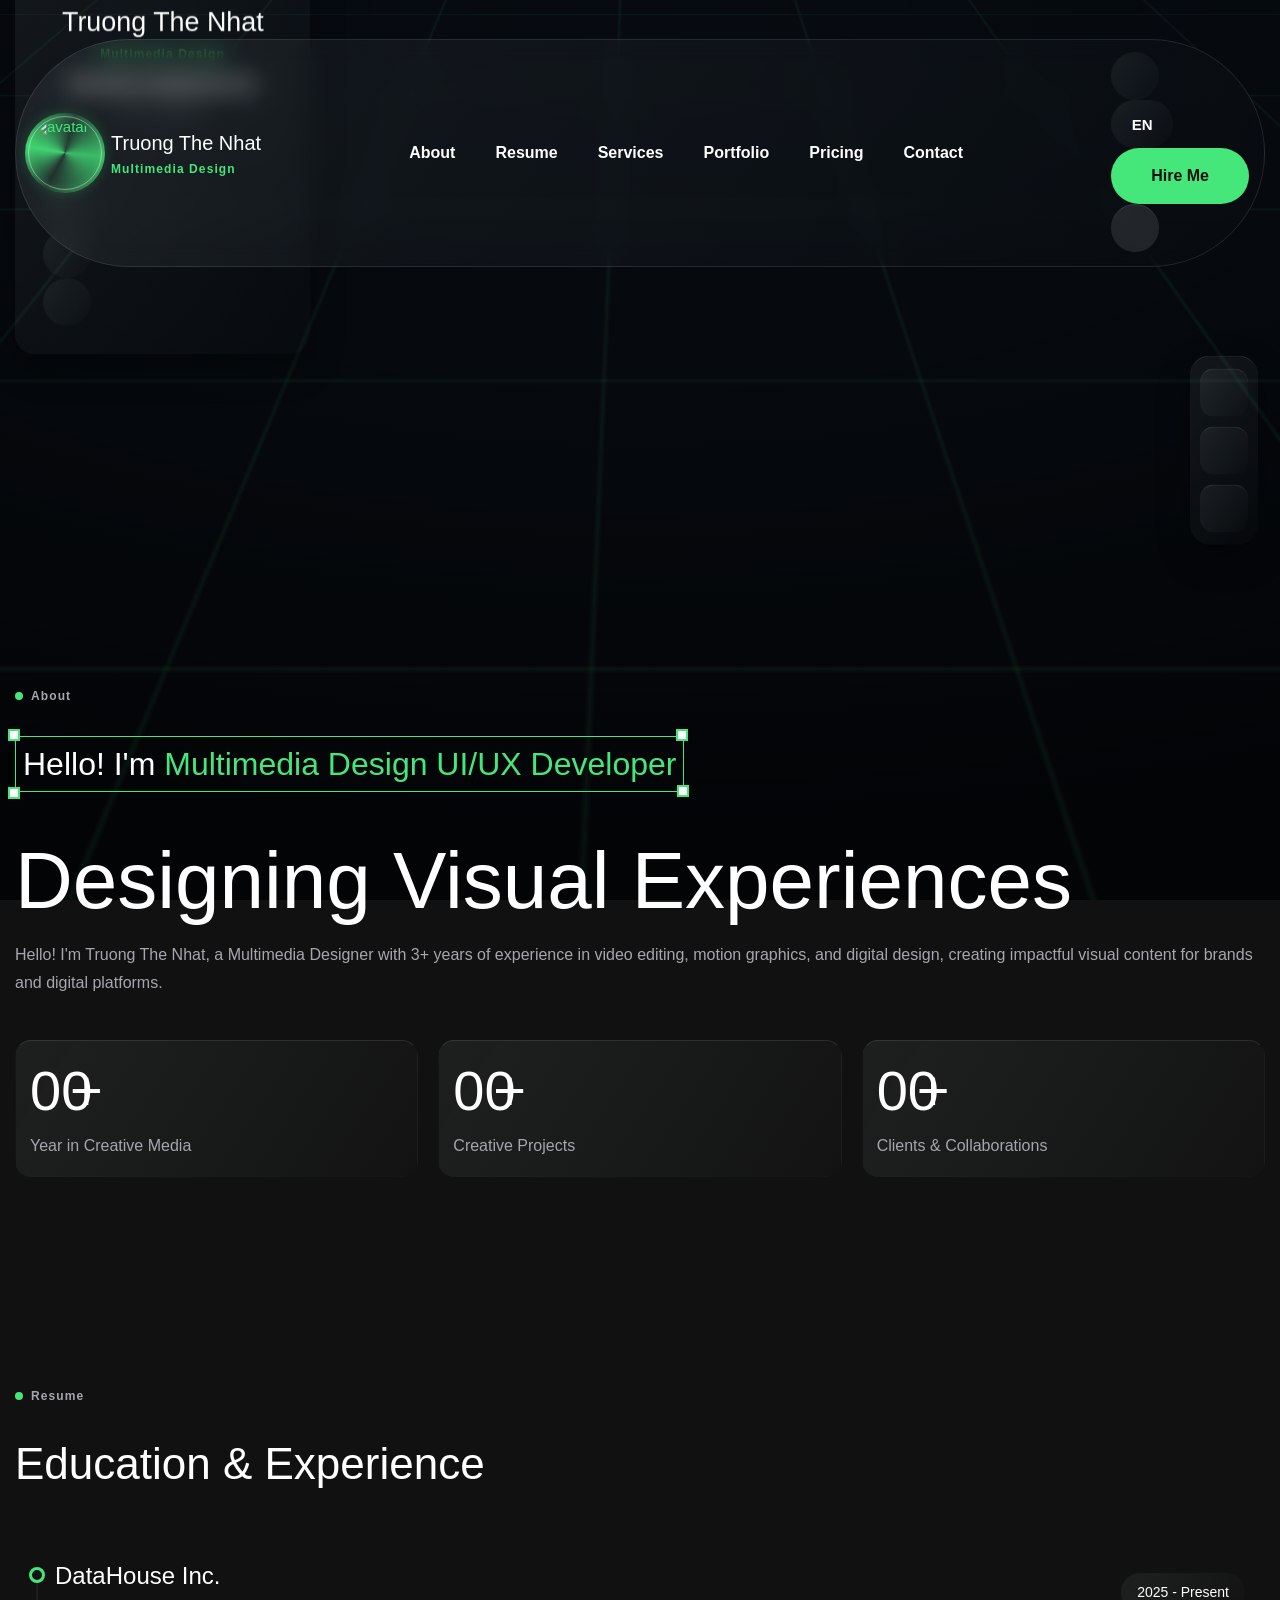
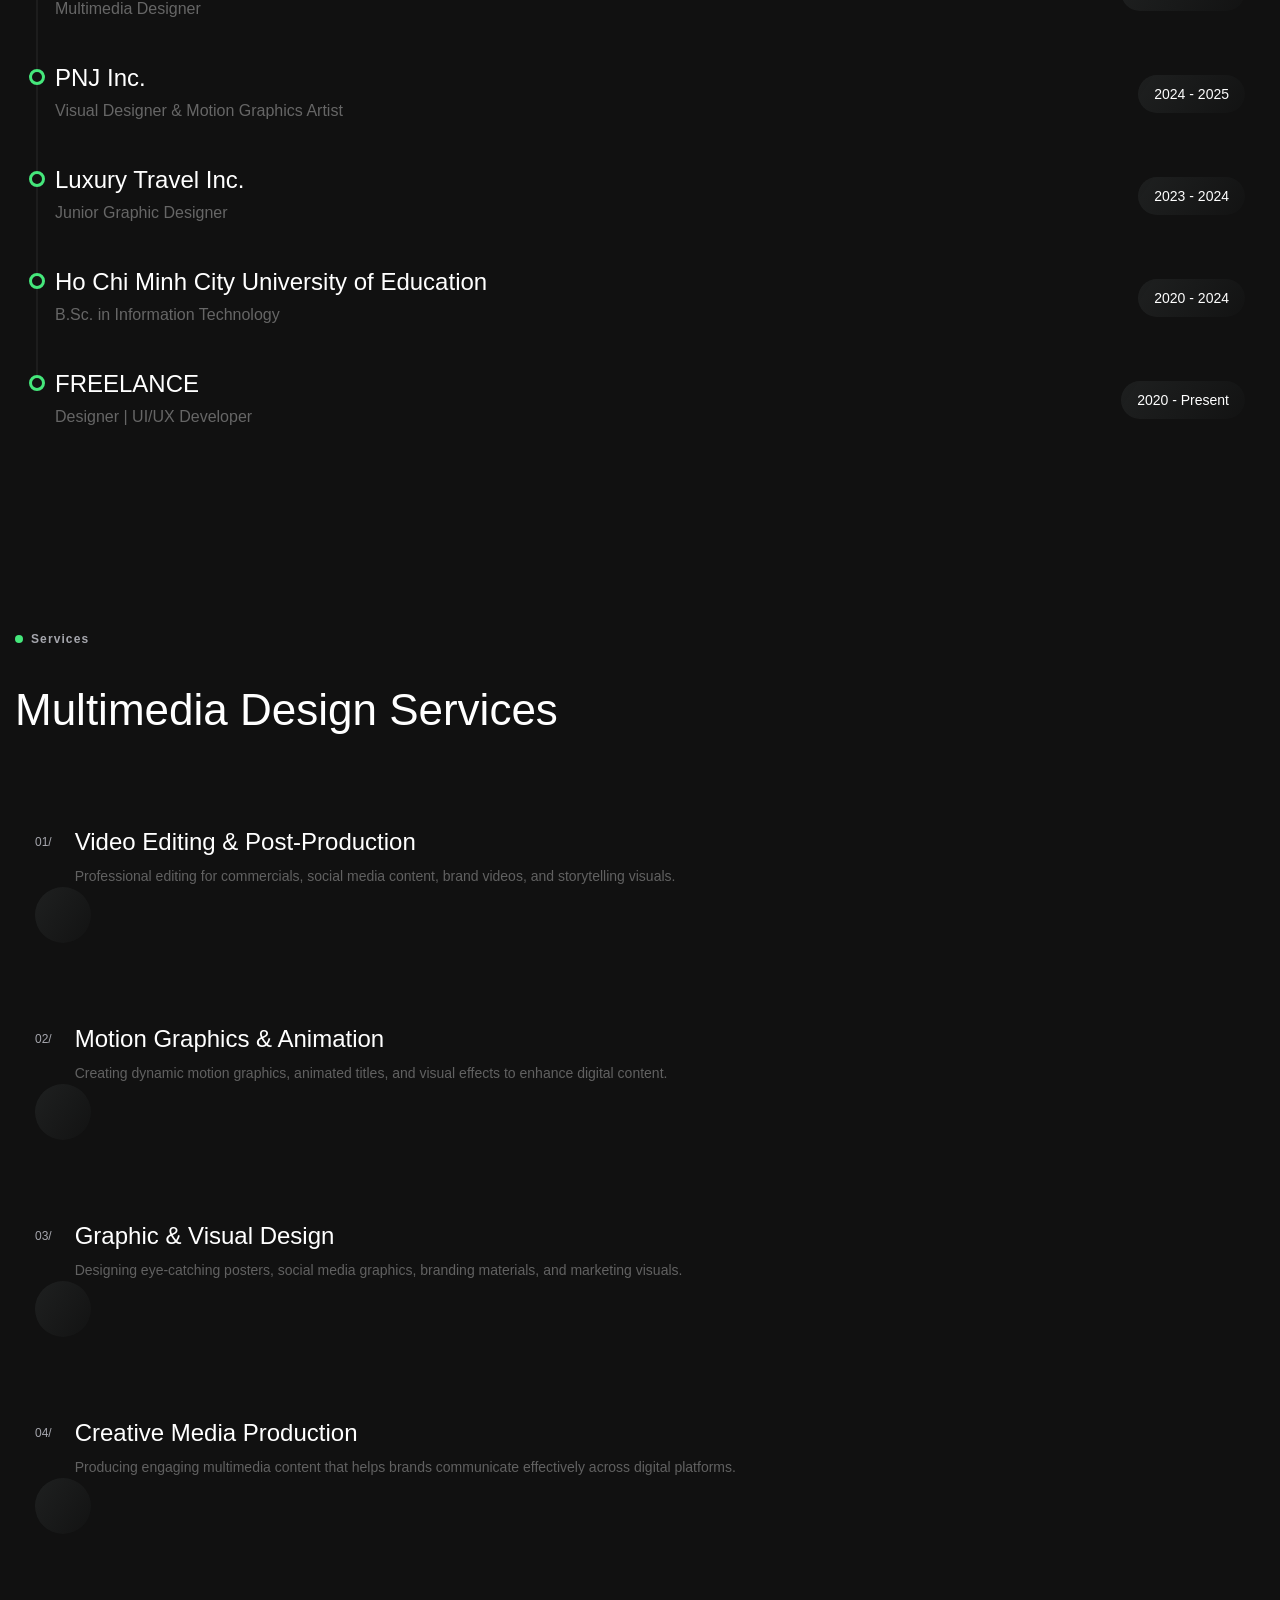
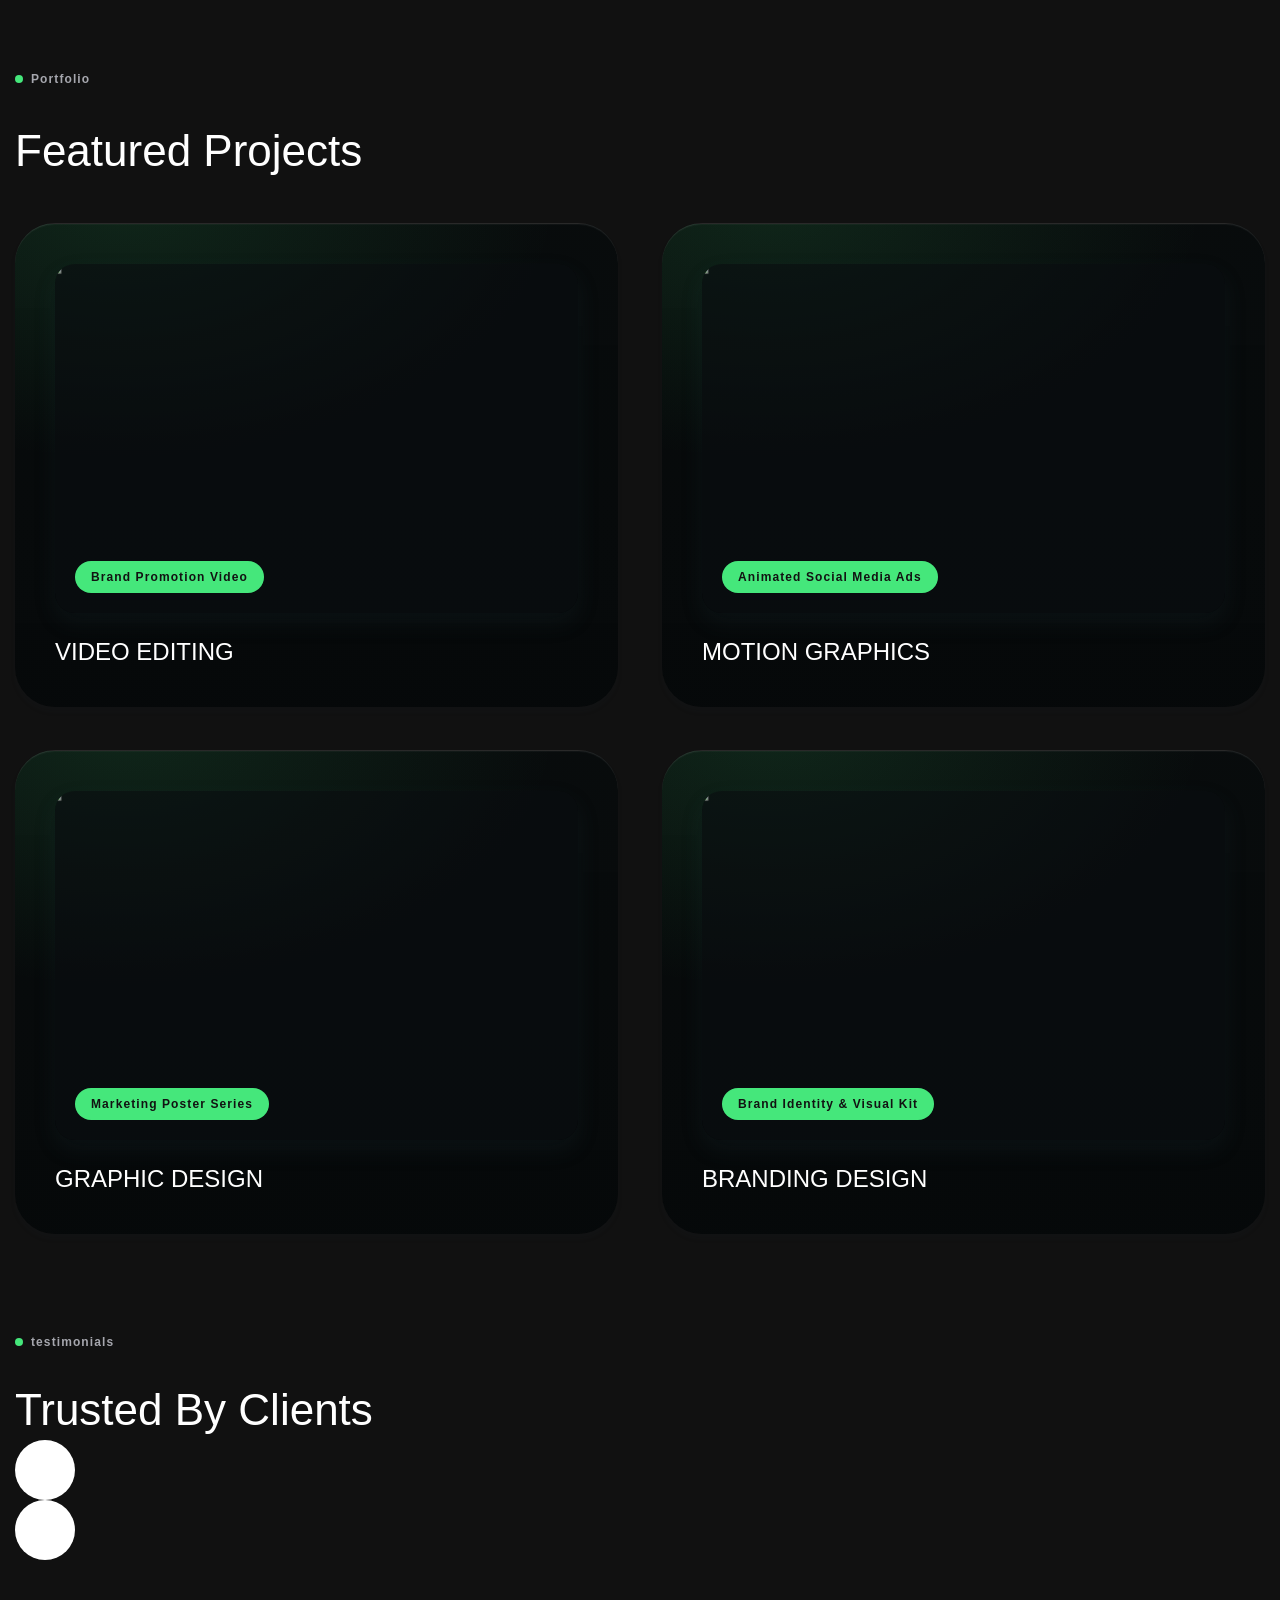
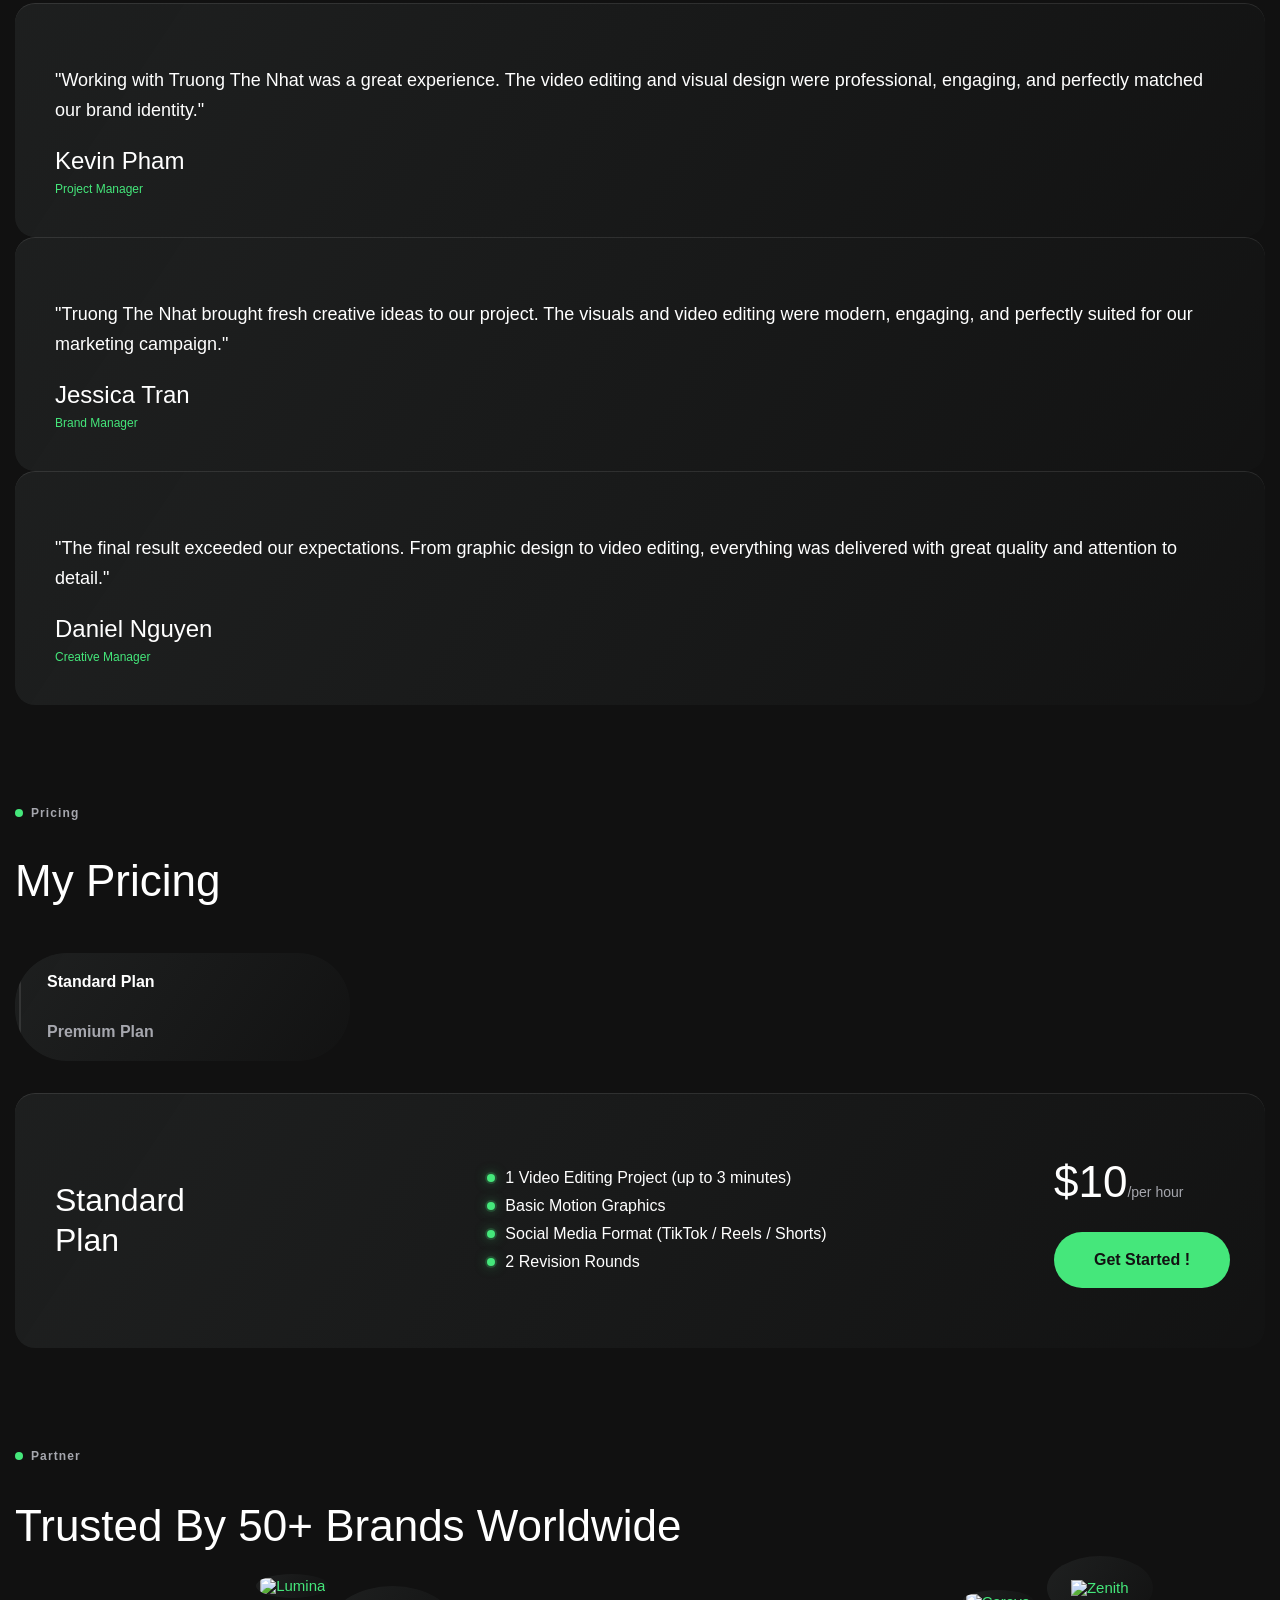
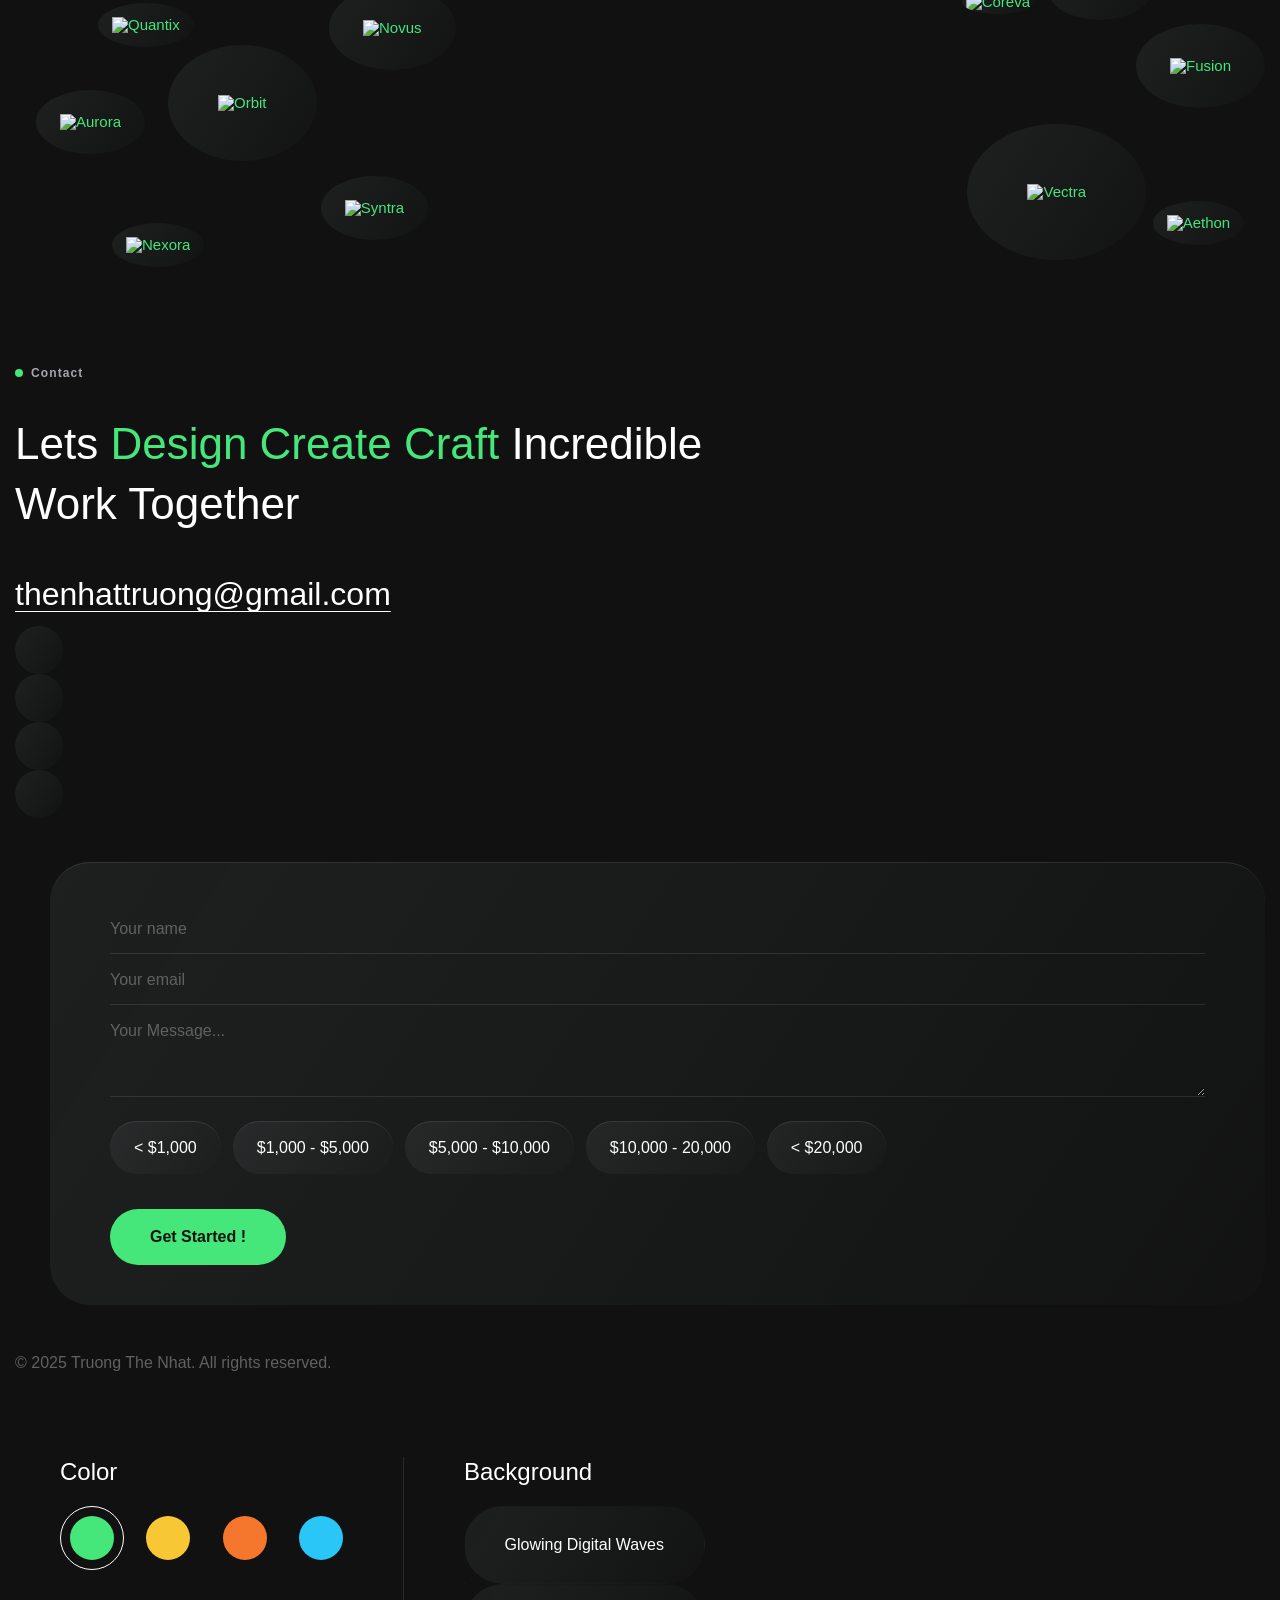
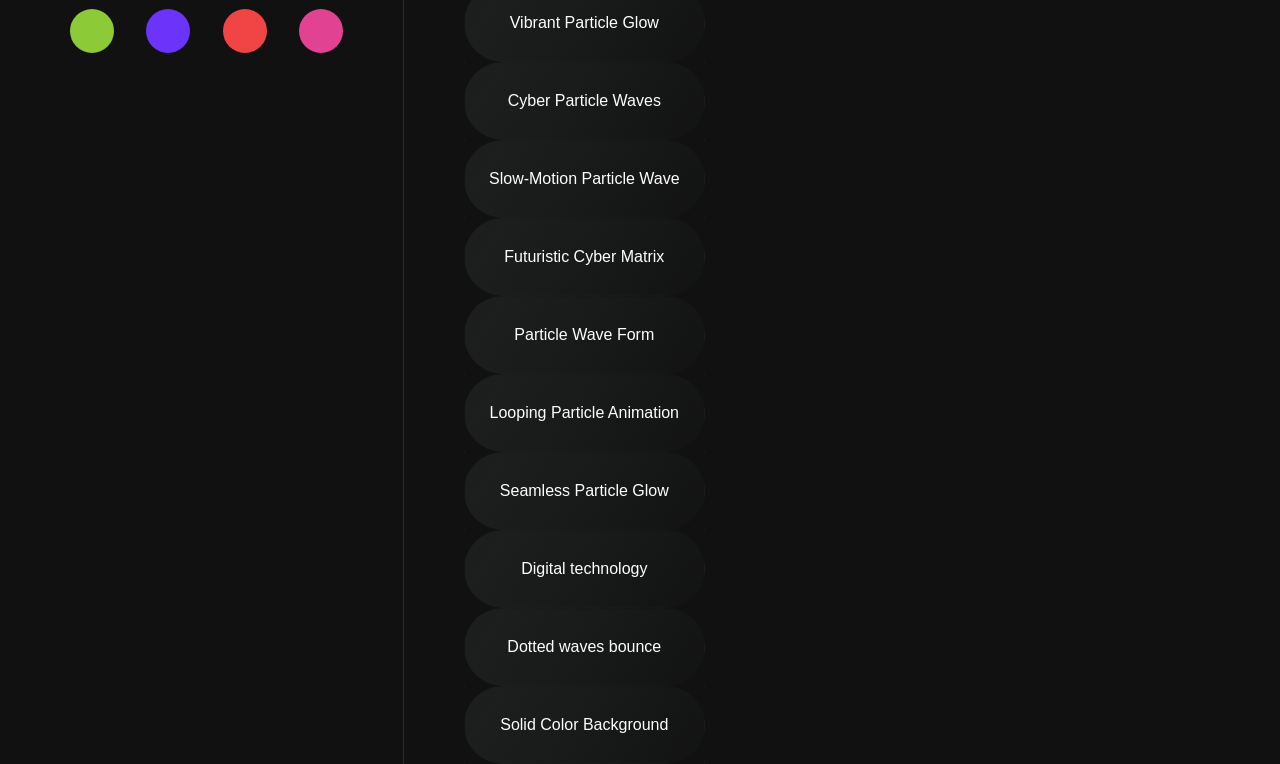
==== commit 7f402cf9: "Update portfolio pages and scripts" ====
--- a/index.html
+++ b/index.html
@@ -8,7 +8,7 @@
     <!-- Basic Page Needs -->
     <meta charset="utf-8">
     <!--[if IE ]><meta http-equiv="X-UA-Compatible" content="IE=edge,chrome=1"/><![endif]-->
-    <title>Truong T.Nhat - Personal Portfolio Resume Theme</title>
+    <title>Truong The Nhat - Portfolio</title>
 
 
 
@@ -36,12 +36,16 @@
     <link rel="apple-touch-icon-precomposed" href="images/logo/favicon.svg">
 </head>
 
-<body>
+<body data-language="en">
     <!-- wrapper -->
     <div id="wrapper" class="counter-scroll bg_dark">
 
-        <div class="body-overlay d-block">
-            <div class="bg-shape"></div>
+        <div class="body-overlay video-overlay d-block">
+            <div class="bg-shape">
+                <video class="bg-video" autoplay muted loop playsinline preload="auto">
+                    <source src="video/Particles-Slowly-Moving-In-Cyberspace.mp4" type="video/mp4">
+                </video>
+            </div>
         </div>
 
 
@@ -50,10 +54,12 @@
                 <div class="header-sidebar style-1">
                     <div class="box">
                         <div class="avatar">
-                            <img src="images/user/avatar-2.webp" width="68" height="68" alt="avatar">
+                            <a href="#about" class="nav_link avatar-link" aria-label="Go to About section">
+                                <img src="images/user/avatar-2.webp" width="68" height="68" alt="avatar">
+                            </a>
                         </div>
                         <div class="info">
-                            <h6 class="font-4 mb_4">Truong T.Nhat</h6>
+                            <h6 class="font-4 mb_4">Truong The Nhat</h6>
                             <div class="text-label text-uppercase fw-6 text_primary-color font-3  letter-spacing-1">
                                 Multimedia Design</div>
                         </div>
@@ -61,57 +67,60 @@
                     <ul class="nav-menu style-1 xl-hide">
                         <li class="text-menu text_white has-child">
                             <a href="#" class="nav_link toggle splitting link link-no-action text-button font-3 fw-6">
-                                <span class="text" data-splitting>Demos</span>
-                                <span class="text" data-splitting>Demos</span>
+                                <span class="text" data-splitting data-i18n="menu.demos">Demos</span>
+                                <span class="text" data-splitting data-i18n="menu.demos">Demos</span>
                             </a>
                             <ul class="submenu">
-                                <li class="active"><a href="index.html">Home Default</a></li>
+                                <li class="active"><a href="index.html" data-i18n="menu.home_default">Home Default</a></li>
                             </ul>
                         </li>
                         <li class="text-menu text_white">
                             <a href="#about" class="nav_link toggle splitting link link-no-action text-button font-3 fw-6">
-                                <span class="text" data-splitting>About</span>
-                                <span class="text" data-splitting>About</span>
+                                <span class="text" data-splitting data-i18n="menu.about">About</span>
+                                <span class="text" data-splitting data-i18n="menu.about">About</span>
                             </a>
                         </li>
                         <li class="text-menu text_white">
                             <a href="#resume" class="nav_link toggle splitting link link-no-action text-button font-3 fw-6">
-                                <span class="text" data-splitting>Resume</span>
-                                <span class="text" data-splitting>Resume</span>
+                                <span class="text" data-splitting data-i18n="menu.resume">Resume</span>
+                                <span class="text" data-splitting data-i18n="menu.resume">Resume</span>
                             </a>
                         </li>
                         <li class="text-menu text_white">
                             <a href="#services"
                                 class="nav_link toggle splitting link link-no-action text-button font-3 fw-6">
-                                <span class="text" data-splitting>Services</span>
-                                <span class="text" data-splitting>Services</span>
+                                <span class="text" data-splitting data-i18n="menu.services">Services</span>
+                                <span class="text" data-splitting data-i18n="menu.services">Services</span>
                             </a>
                         </li>
                         <li class="text-menu text_white">
                             <a href="#portfolio"
                                 class="nav_link toggle splitting link link-no-action text-button font-3 fw-6">
-                                <span class="text" data-splitting>Portfolio</span>
-                                <span class="text" data-splitting>Portfolio</span>
+                                <span class="text" data-splitting data-i18n="menu.portfolio">Portfolio</span>
+                                <span class="text" data-splitting data-i18n="menu.portfolio">Portfolio</span>
                             </a>
                         </li>
                         <li class="text-menu text_white">
                             <a href="#pricing"
                                 class="nav_link toggle splitting link link-no-action text-button font-3 fw-6">
-                                <span class="text" data-splitting>Pricing</span>
-                                <span class="text" data-splitting>Pricing</span>
+                                <span class="text" data-splitting data-i18n="menu.pricing">Pricing</span>
+                                <span class="text" data-splitting data-i18n="menu.pricing">Pricing</span>
                             </a>
                         </li>
                         <li class="text-menu text_white">
                             <a href="#contact"
                                 class="nav_link toggle splitting link link-no-action text-button font-3 fw-6">
-                                <span class="text" data-splitting>Contact</span>
-                                <span class="text" data-splitting>Contact</span>
+                                <span class="text" data-splitting data-i18n="menu.contact">Contact</span>
+                                <span class="text" data-splitting data-i18n="menu.contact">Contact</span>
                             </a>
                         </li>
                     </ul>
                     <div class="d-flex gap_12 align-items-center">
-                        <a href="#contact" class="tf-btn style-1 animate-hover-btn sm-hide">
-                            <span>
+                        <div class="toggle-switch-mode header-mode-toggle"><i class="icon-Sun"></i></div>
+                        <button type="button" class="lang-switch-mode header-lang-toggle font-3 fw-6"
+                            aria-label="Switch language">EN</button>
+                        <a href="#contact" class="tf-btn style-1 animate-hover-btn sm-hide js-open-contact-modal">
+                            <span data-i18n="cta.hire_me">
                                 Hire Me
                             </span>
                         </a>
@@ -123,53 +132,54 @@
                     <ul class="nav-menu style-3 ">
                         <li class="menu-item menu-item-has-children-mobile active">
                             <a href="#dropdown-menu-one" class="item-menu-mobile collapsed text-button font-3 fw-6"
-                                data-bs-toggle="collapse" aria-expanded="true" aria-controls="dropdown-menu-one">
+                                data-bs-toggle="collapse" aria-expanded="true" aria-controls="dropdown-menu-one"
+                                data-i18n="menu.demos">
                                 Demos
                             </a>
                             <div id="dropdown-menu-one" class="collapse" data-bs-parent="#menu-mobile-menu">
                                 <ul class="sub-mobile">
-                                    <li class="active"><a href="index.html">Home Default</a></li>
+                                    <li class="active"><a href="index.html" data-i18n="menu.home_default">Home Default</a></li>
                                 </ul>
                             </div>
                         </li>
                         <li class="text-menu text_white">
                             <a href="#about" class="nav_link toggle splitting link link-no-action text-button font-3 fw-6">
-                                <span class="text" data-splitting>About</span>
-                                <span class="text" data-splitting>About</span>
+                                <span class="text" data-splitting data-i18n="menu.about">About</span>
+                                <span class="text" data-splitting data-i18n="menu.about">About</span>
                             </a>
                         </li>
                         <li class="text-menu text_white">
                             <a href="#resume" class="nav_link toggle splitting link link-no-action text-button font-3 fw-6">
-                                <span class="text" data-splitting>Resume</span>
-                                <span class="text" data-splitting>Resume</span>
+                                <span class="text" data-splitting data-i18n="menu.resume">Resume</span>
+                                <span class="text" data-splitting data-i18n="menu.resume">Resume</span>
                             </a>
                         </li>
                         <li class="text-menu text_white">
                             <a href="#services"
                                 class="nav_link toggle splitting link link-no-action text-button font-3 fw-6">
-                                <span class="text" data-splitting>Services</span>
-                                <span class="text" data-splitting>Services</span>
+                                <span class="text" data-splitting data-i18n="menu.services">Services</span>
+                                <span class="text" data-splitting data-i18n="menu.services">Services</span>
                             </a>
                         </li>
                         <li class="text-menu text_white">
                             <a href="#portfolio"
                                 class="nav_link toggle splitting link link-no-action text-button font-3 fw-6">
-                                <span class="text" data-splitting>Portfolio</span>
-                                <span class="text" data-splitting>Portfolio</span>
+                                <span class="text" data-splitting data-i18n="menu.portfolio">Portfolio</span>
+                                <span class="text" data-splitting data-i18n="menu.portfolio">Portfolio</span>
                             </a>
                         </li>
                         <li class="text-menu text_white">
                             <a href="#pricing"
                                 class="nav_link toggle splitting link link-no-action text-button font-3 fw-6">
-                                <span class="text" data-splitting>Pricing</span>
-                                <span class="text" data-splitting>Pricing</span>
+                                <span class="text" data-splitting data-i18n="menu.pricing">Pricing</span>
+                                <span class="text" data-splitting data-i18n="menu.pricing">Pricing</span>
                             </a>
                         </li>
                         <li class="text-menu text_white">
                             <a href="#contact"
                                 class="nav_link toggle splitting link link-no-action text-button font-3 fw-6">
-                                <span class="text" data-splitting>Contact</span>
-                                <span class="text" data-splitting>Contact</span>
+                                <span class="text" data-splitting data-i18n="menu.contact">Contact</span>
+                                <span class="text" data-splitting data-i18n="menu.contact">Contact</span>
                             </a>
                         </li>
                     </ul>
@@ -191,7 +201,7 @@
                                             height="314" alt="feature post">
                                     </div>
                                     <div class="info">
-                                        <div class="name font-2 text_white mb_8">Truong T.Nhat</div>
+                                        <div class="name font-2 text_white mb_8">Truong The Nhat</div>
                                         <div
                                             class="text-label text-uppercase fw-6 text_primary-color font-3 mb_16 letter-spacing-1">
                                             Multimedia Design</div>
@@ -217,11 +227,11 @@
                                         About
                                     </div>
                                     <div class="title-border-shape">
-                                        <h4 class="animationtext clip ">Hello! I'm <span
+                                        <h4 class="animationtext clip "><span class="about-intro-prefix" data-i18n="about.intro_prefix">Hello! I'm</span> <span
                                                 class="tf-text s1 cd-words-wrapper text_primary-color">
-                                                <span class="item-text is-visible">Multimedia Design</span>
+                                                <span class="item-text is-visible" data-i18n="about.role_word_1">Multimedia Design</span>
                                                 
-                                                <span class="item-text is-hidden">UI/UX Developer</span>
+                                                <span class="item-text is-hidden" data-i18n="about.role_word_2">UI/UX Developer</span>
                                             </span> </h4>
                                         <div class="shape">
                                             <span class="shape-1"></span>
@@ -237,14 +247,14 @@
                                         </div>
                                     </div>
                                 </div>
-                                <h1 class="title mb_16 split-text effect-blur-fade">
+                                <h1 class="title mb_16 about-title-follow" data-i18n="about.title">
                                     Designing Visual Experiences
                                 </h1>
-                                <p class="text_muted-color font-3 mb_43 split-text split-lines-transform">Hello! I'm Truong T.Nhat, a Multimedia Designer with 3+ years of experience in video editing, motion graphics, and digital design, creating impactful visual content for brands and digital platforms.</p>
+                                <p class="text_muted-color font-3 mb_43 split-text split-lines-transform">Hello! I'm Truong The Nhat, a Multimedia Designer with 3+ years of experience in video editing, motion graphics, and digital design, creating impactful visual content for brands and digital platforms.</p>
                                 <div class="wrap-counter tf-grid-layout md-col-3">
                                     <div class="counter-item bs-light-mode">
                                         <div class="counter-number h2 text_white mb_7">
-                                            <div class="odometer" data-number="03">00</div>
+                                            <div class="odometer" data-number="3">00</div>
                                             <span class="sub">+</span>
                                         </div>
                                         <p class="text-body-1 text_muted-color font-3">Year in Creative Media</p>
@@ -255,7 +265,7 @@
                                     </div>
                                     <div class="counter-item bs-light-mode">
                                         <div class="counter-number h2 text_white mb_7">
-                                            <div class="odometer" data-number="100">10</div>
+                                            <div class="odometer" data-number="100">00</div>
                                             <span class="sub">+</span>
                                         </div>
                                         <p class="text-body-1 text_muted-color font-3">Creative Projects</p>
@@ -266,7 +276,7 @@
                                     </div>
                                     <div class="counter-item bs-light-mode">
                                         <div class="counter-number h2 text_white mb_7">
-                                            <div class="odometer" data-number="50">10</div>
+                                            <div class="odometer" data-number="50">00</div>
                                             
                                             <span class="sub">+</span>
                                         </div>
@@ -557,7 +567,7 @@
                                         <div class="icon">
                                             <i class="icon-quote"></i>
                                         </div>
-                                        <p class="text-body-2 text_white mb_21">"Working with Truong T.Nhat was a great experience. The video editing and visual design were professional, engaging, and perfectly matched our brand identity."</p>
+                                        <p class="text-body-2 text_white mb_21 split-text effect-blur-fade">"Working with Truong The Nhat was a great experience. The video editing and visual design were professional, engaging, and perfectly matched our brand identity."</p>
                                     </div>
                                     <div class="athor">
                                         <h5 class="name text_white mb_4 font-4"> <a href="#" class="link">Kevin Pham</a>
@@ -576,7 +586,7 @@
                                         <div class="icon">
                                             <i class="icon-quote"></i>
                                         </div>
-                                        <p class="text-body-2 text_white mb_21">"Truong T.Nhat brought fresh creative ideas to our project. The visuals and video editing were modern, engaging, and perfectly suited for our marketing campaign."</p>
+                                        <p class="text-body-2 text_white mb_21 split-text effect-blur-fade">"Truong The Nhat brought fresh creative ideas to our project. The visuals and video editing were modern, engaging, and perfectly suited for our marketing campaign."</p>
                                     </div>
                                     <div class="athor">
                                         <h5 class="name text_white mb_4 font-4"> <a href="#" class="link">Jessica Tran</a>
@@ -595,7 +605,7 @@
                                         <div class="icon">
                                             <i class="icon-quote"></i>
                                         </div>
-                                        <p class="text-body-2 text_white mb_21">"The final result exceeded our expectations. From graphic design to video editing, everything was delivered with great quality and attention to detail."</p>
+                                        <p class="text-body-2 text_white mb_21 split-text effect-blur-fade">"The final result exceeded our expectations. From graphic design to video editing, everything was delivered with great quality and attention to detail."</p>
                                     </div>
                                     <div class="athor">
                                         <h5 class="name text_white mb_4 font-4"> <a href="#" class="link">Daniel Nguyen</a>
@@ -842,8 +852,8 @@
 
                 <!-- section-contact-->
                 <div id="contact" class="section-contact style-1 section spacing-6">
-                    <div class="row">
-                        <div class="col-xl-5">
+                    <div class="row contact-row">
+                        <div class="col-12 col-xl-5">
                             <div class="heading-section mb_44">
                                 <div class="tag-heading text-uppercase text-label font-3 letter-spacing-1 mb_33">
                                     Contact
@@ -873,7 +883,7 @@
                                 </div>
                             </div>
                         </div>
-                        <div class="col-xl-7">
+                        <div class="col-12 col-xl-7">
                             <form class="form-contact bs-light-mode">
                                 <div class="d-grid gap_24  mb_24">
                                     <fieldset class="">
@@ -913,17 +923,36 @@
                             </form>
                         </div>
                     </div>
-                    <p class="font-3 text_secondary-color text-center">© 2025 Truong T.Nhat. All rights reserved.</p>
+                    <p class="font-3 text_secondary-color text-center">© 2025 Truong The Nhat. All rights reserved.</p>
                 </div>
                 <!-- End section-contact -->
 
+                <aside class="quick-contact-floating bs-light-mode" aria-label="Quick contact links">
+                    <ul class="quick-contact-icons">
+                        <li>
+                            <a class="quick-contact-link" href="https://www.facebook.com/TTN.Use/" target="_blank"
+                                rel="noopener noreferrer" aria-label="Facebook" title="Facebook">
+                                <i class="icon-Facebook"></i>
+                            </a>
+                        </li>
+                        <li>
+                            <a class="quick-contact-link" href="mailto:thenhattruong@gmail.com"
+                                aria-label="Email" title="Email">
+                                <i class="icon-EnvelopeSimple"></i>
+                            </a>
+                        </li>
+                        <li>
+                            <a class="quick-contact-link" href="#" aria-label="Zalo" title="Zalo">
+                                <i class="icon-Zalo"></i>
+                            </a>
+                        </li>
+                    </ul>
+                </aside>
+
             </div>
 
             <div class="right-bar style-1 d-flex flex-column align-items-center">
                 <ul class="list-icon menu-option d-flex flex-column gap_8">
-                    <li>
-                        <div class="toggle-switch-mode"><i class="icon-Sun"></i></div>
-                    </li>
                     <li><a data-bs-toggle="offcanvas" href="#setting-menu" role="button" aria-controls="setting-menu"><i
                                 class="icon-GearSix"></i></a></li>
                 </ul>
@@ -936,6 +965,15 @@
     <!-- /wrapper -->
 
     <div class="overlay-popup"></div>
+
+    <div class="contact-modal" id="contact-modal" aria-hidden="true">
+        <div class="contact-modal__backdrop" data-close-contact-modal></div>
+        <div class="contact-modal__dialog" role="dialog" aria-modal="true" aria-label="Contact form">
+            <button type="button" class="contact-modal__close" aria-label="Close contact form"
+                data-close-contact-modal>&times;</button>
+            <div class="contact-modal__content"></div>
+        </div>
+    </div>
 
     <!-- Start tf-setting-color -->
     <div class="offcanvas offcanvas-bottom popup-setting" id="setting-menu">
--- a/css/styles.css
+++ b/css/styles.css
@@ -0,0 +1,5811 @@
+﻿/* ---------------------------------------------------------
+    * Name: 
+    * Version: 1.0.0
+    * Author: Themesflat
+    * Author URI: http://themesflat.com 
+
+	* Abstracts variable
+
+    * Reset css styles
+
+    * Components
+
+    * section
+
+    * dashboard
+
+    * Responsive
+ ------------------------------------------------------------------------------ */
+/*--------- Abstracts variable ---------- */
+:root {
+  --Black: #000000;
+  --White: #ffffff;
+  --body-text: #666666;
+  --Primary: #45e77b;
+  --Secondary: #266f5d;
+  --Text-light: #fff;
+  --Text-primary: #121212;
+  --Text-secondary: #616161;
+  --Text-muted: #a6a7ae;
+  --Bg-light: #f8f7f4;
+  --Bg-dark: #111111;
+  --Line: #e5e7eb;
+  --Bg-linear: linear-gradient(
+      123.51deg,
+      rgba(204, 235, 235, 0.01) -61.8%,
+      rgba(215, 237, 237, 0.1) 100%
+  );
+  --Bg-linear-2: linear-gradient(
+      123.51deg,
+      rgba(215, 237, 237, 0.1) -61.8%,
+      rgba(204, 235, 235, 0.01) 100%
+  );
+}
+
+[data-color-primary=color-primary-1] {
+  --Primary: #45e77b;
+}
+
+[data-color-primary=color-primary-2] {
+  --Primary: #f8c736;
+}
+
+[data-color-primary=color-primary-3] {
+  --Primary: #f5772e;
+}
+
+[data-color-primary=color-primary-4] {
+  --Primary: #2ac6f8;
+}
+
+[data-color-primary=color-primary-5] {
+  --Primary: #8dca37;
+}
+
+[data-color-primary=color-primary-6] {
+  --Primary: #6c34fa;
+}
+
+[data-color-primary=color-primary-7] {
+  --Primary: #f14444;
+}
+
+[data-color-primary=color-primary-8] {
+  --Primary: #e14392;
+}
+
+/*---------- Reset css styles ----------- */
+/* ---------------------------------------------------------
+    * Name: 
+    * Version: 1.0.0
+    * Author: Themesflat
+    * Author URI: http://themesflat.com 
+
+	* Abstracts variable
+
+    * Reset css styles
+
+    * Components
+
+    * section
+
+    * dashboard
+
+    * Responsive
+ ------------------------------------------------------------------------------ */
+/*--------- Abstracts variable ---------- */
+/* Reset Browsers
+-------------------------------------------------------------- */
+html,
+body,
+div,
+span,
+applet,
+object,
+iframe,
+h1,
+h2,
+h3,
+h4,
+h5,
+h6,
+p,
+blockquote,
+pre,
+a,
+abbr,
+acronym,
+address,
+big,
+cite,
+code,
+del,
+dfn,
+em,
+img,
+ins,
+kbd,
+q,
+s,
+samp,
+small,
+strike,
+strong,
+sub,
+sup,
+tt,
+var,
+b,
+u,
+i,
+center,
+dl,
+dt,
+dd,
+ol,
+ul,
+li,
+fieldset,
+form,
+label,
+legend,
+table,
+caption,
+tbody,
+tfoot,
+thead,
+tr,
+th,
+td,
+article,
+aside,
+canvas,
+details,
+embed,
+figure,
+figcaption,
+footer,
+header,
+hgroup,
+menu,
+nav,
+output,
+ruby,
+section,
+summary,
+time,
+mark,
+audio,
+video {
+  margin: 0;
+  padding: 0;
+  border: 0;
+  outline: 0;
+  font: inherit;
+  vertical-align: baseline;
+  font-family: inherit;
+  font-size: 100%;
+  font-style: inherit;
+  font-weight: inherit;
+}
+
+article,
+aside,
+details,
+figcaption,
+figure,
+footer,
+header,
+hgroup,
+menu,
+nav,
+section {
+  display: block;
+}
+
+html {
+  margin-right: 0 !important;
+  font-size: 62.5%;
+  scroll-behavior: smooth;
+  -webkit-text-size-adjust: 100%;
+  -ms-text-size-adjust: 100%;
+}
+
+*,
+*:before,
+*:after {
+  -webkit-box-sizing: border-box;
+  -moz-box-sizing: border-box;
+  box-sizing: border-box;
+}
+
+body {
+  background: var(--White);
+  line-height: 1;
+  padding: 0 !important;
+}
+body::-webkit-scrollbar {
+  width: 3px;
+}
+body::-webkit-scrollbar-thumb {
+  background: var(--On-surface);
+  border-radius: 999px;
+}
+
+article,
+aside,
+details,
+figcaption,
+figure,
+footer,
+header,
+main,
+nav,
+section {
+  display: block;
+}
+
+ol,
+ul {
+  list-style: none;
+}
+
+table {
+  border-collapse: collapse;
+  border-spacing: 0;
+}
+
+caption,
+th,
+td {
+  font-weight: normal;
+  text-align: left;
+}
+
+blockquote:before,
+blockquote:after,
+q:before,
+q:after {
+  content: "";
+}
+
+blockquote,
+q {
+  quotes: none;
+}
+
+a img {
+  border: 0;
+}
+
+img {
+  max-width: 100%;
+  height: auto;
+}
+
+select {
+  max-width: 100%;
+}
+
+/* General
+-------------------------------------------------------------- */
+body,
+button,
+input,
+select,
+textarea {
+  font-family: "Sora", sans-serif;
+  font-size: 15px;
+  font-weight: 400;
+  color: var(--body-text);
+  -webkit-font-smoothing: antialiased;
+  -moz-osx-font-smoothing: grayscale;
+  text-rendering: optimizeLegibility;
+  overflow-x: hidden;
+  overflow-y: auto;
+}
+
+img {
+  height: auto;
+  max-width: 100%;
+  vertical-align: middle;
+  -ms-interpolation-mode: bicubic;
+}
+
+p {
+  font-weight: 400;
+  font-size: 16px;
+  line-height: 28px;
+}
+
+strong,
+b,
+cite {
+  font-weight: bold;
+}
+
+dfn,
+cite,
+em,
+i,
+blockquote {
+  font-style: italic;
+}
+
+abbr,
+acronym {
+  border-bottom: 1px dotted #e0e0e0;
+  cursor: help;
+}
+
+.btn-link:focus,
+.btn-link:hover,
+mark,
+ins {
+  text-decoration: none;
+}
+
+sup,
+sub {
+  font-size: 75%;
+  height: 0;
+  line-height: 0;
+  position: relative;
+  vertical-align: baseline;
+}
+
+small {
+  font-size: 75%;
+}
+
+big {
+  font-size: 125%;
+}
+
+address {
+  font-style: italic;
+  margin: 0 0 20px;
+}
+
+code,
+kbd,
+tt,
+var,
+samp,
+pre {
+  margin: 20px 0;
+  padding: 4px 12px;
+  background: #f5f5f5;
+  border: 1px solid #e0e0e0;
+  overflow-x: auto;
+  -webkit-hyphens: none;
+  -moz-hyphens: none;
+  hyphens: none;
+  border-radius: 0;
+  height: auto;
+}
+
+svg,
+svg path {
+  -webkit-transition: all 0.3s ease;
+  -moz-transition: all 0.3s ease;
+  -ms-transition: all 0.3s ease;
+  -o-transition: all 0.3s ease;
+  transition: all 0.3s ease;
+}
+
+/* Elements
+-------------------------------------------------------------- */
+html {
+  -webkit-box-sizing: border-box;
+  -moz-box-sizing: border-box;
+  box-sizing: border-box;
+}
+
+*,
+*:before,
+*:after {
+  -webkit-box-sizing: border-box;
+  -moz-box-sizing: border-box;
+  box-sizing: border-box;
+}
+
+hr {
+  margin-bottom: 20px;
+  border: dashed 1px #ccc;
+}
+
+/* List */
+ul,
+ol {
+  padding: 0;
+}
+
+ul {
+  list-style: disc;
+}
+
+ol {
+  list-style: decimal;
+}
+
+li > ul,
+li > ol {
+  margin-bottom: 0;
+}
+
+li {
+  list-style: none;
+}
+
+ul li,
+ol li {
+  padding: 0;
+}
+
+dl,
+dd {
+  margin: 0 0 20px;
+}
+
+dt {
+  font-weight: bold;
+}
+
+del,
+.disable {
+  text-decoration: line-through;
+  filter: alpha(opacity=50);
+  opacity: 0.5;
+}
+
+/* Table */
+table,
+th,
+td {
+  border: 1px solid #343444;
+}
+
+table {
+  border-collapse: separate;
+  border-spacing: 0;
+  border-width: 1px 0 0 1px;
+  margin: 0 0 30px;
+  table-layout: fixed;
+  width: 100%;
+}
+
+caption,
+th,
+td {
+  font-weight: normal;
+  text-align: left;
+}
+
+th {
+  border-width: 0 1px 1px 0;
+  font-weight: bold;
+}
+
+td {
+  border-width: 0 1px 1px 0;
+}
+
+th,
+td {
+  padding: 8px 12px;
+}
+
+/* Media */
+embed,
+object,
+video {
+  margin-bottom: 20px;
+  max-width: 100%;
+  vertical-align: middle;
+}
+
+p > embed,
+p > iframe,
+p > object,
+p > video {
+  margin-bottom: 0;
+}
+
+/* Forms
+-------------------------------------------------------------- */
+/* Fixes */
+button,
+input {
+  line-height: normal;
+}
+
+button,
+input,
+select,
+textarea {
+  font-size: 100%;
+  line-height: inherit;
+  margin: 0;
+  vertical-align: baseline;
+}
+
+textarea {
+  overflow: auto;
+  /* Removes default vertical scrollbar in IE6/7/8/9 */
+  vertical-align: top;
+  /* Improves readability and alignment in all browsers */
+}
+
+input[type=checkbox] {
+  display: inline;
+}
+
+button,
+input[type=button],
+input[type=reset],
+input[type=submit] {
+  line-height: 1;
+  cursor: pointer;
+  -webkit-appearance: button;
+  border: 0;
+}
+
+input[type=checkbox],
+input[type=radio] {
+  padding: 0;
+  width: 20px;
+  height: 20px;
+  border-radius: 6px;
+  background: rgba(0, 0, 0, 0);
+  cursor: pointer;
+  vertical-align: sub;
+  /* Addresses excess padding in IE8/9 */
+}
+
+input[type=search] {
+  -webkit-appearance: textfield;
+  /* Addresses appearance set to searchfield in S5, Chrome */
+}
+
+input[type=search]::-webkit-search-decoration {
+  /* Corrects inner padding displayed oddly in S5, Chrome on OSX */
+  -webkit-appearance: none;
+}
+
+button::-moz-focus-inner,
+input::-moz-focus-inner {
+  border: 0;
+  padding: 0;
+}
+
+/* Remove chrome yellow autofill */
+input:-webkit-autofill {
+  -webkit-box-shadow: 0 0 0px 1000px #f7f7f7 inset;
+}
+
+/* Reset search styling */
+input[type=search] {
+  outline: 0;
+}
+
+input[type=search]::-webkit-search-decoration,
+input[type=search]::-webkit-search-cancel-button,
+input[type=search]::-webkit-search-results-button,
+input[type=search]::-webkit-search-results-decoration {
+  display: none;
+}
+
+/* Placeholder color */
+::-webkit-input-placeholder {
+  color: #171412;
+}
+
+::-moz-placeholder {
+  color: #171412;
+  opacity: 1;
+}
+
+/* Since FF19 lowers the opacity of the placeholder by default */
+:-ms-input-placeholder {
+  color: #171412;
+}
+
+/* Typography
+-------------------------------------------------------------- */
+h1,
+.h1,
+h2,
+.h2,
+h3,
+.h3,
+h4,
+.h4,
+h5,
+.h5,
+h6,
+.h6 {
+  font-family: "Sora", sans-serif;
+  margin: 0;
+  text-rendering: optimizeLegibility;
+  font-weight: 500;
+  color: var(--Text-light);
+}
+
+h1,
+.h1 {
+  font-size: 80px;
+  line-height: 88px;
+}
+
+h2,
+.h2 {
+  font-size: 56px;
+  line-height: 68px;
+}
+
+h3,
+.h3 {
+  font-size: 44px;
+  line-height: 60px;
+}
+
+h4,
+.h4 {
+  font-size: 32px;
+  line-height: 40px;
+}
+
+h5,
+.h5 {
+  font-size: 24px;
+  line-height: 30px;
+}
+
+h6,
+.h6 {
+  font-size: 20px;
+  line-height: 28px;
+}
+
+.text-body-1 {
+  font-size: 16px;
+  line-height: 28px;
+}
+
+.text-body-2 {
+  font-size: 18px;
+  line-height: 30px;
+}
+
+.text-title {
+  font-size: 18px;
+  line-height: 28px;
+}
+
+.text-button {
+  font-size: 16px;
+  line-height: 24px;
+}
+
+.text-caption-1 {
+  font-size: 14px;
+  line-height: 22px;
+}
+
+.text-caption-2 {
+  font-size: 12px;
+  line-height: 20px;
+}
+
+.text-label {
+  font-size: 12px;
+  line-height: 16px;
+}
+
+@media (max-width: 1149px) {
+  h1,
+  .h1 {
+    font-size: 66px;
+    line-height: 74px;
+  }
+  h2,
+  .h2 {
+    font-size: 46px;
+    line-height: 54px;
+  }
+  h3,
+  .h3 {
+    font-size: 36px;
+    line-height: 44px;
+  }
+  h4,
+  .h4 {
+    font-size: 26px;
+    line-height: 34px;
+  }
+}
+@media (max-width: 991px) {
+  h1,
+  .h1 {
+    font-size: 55px;
+    line-height: 63px;
+  }
+  h2,
+  .h2 {
+    font-size: 38px;
+    line-height: 46px;
+  }
+  h3,
+  .h3 {
+    font-size: 30px;
+    line-height: 38px;
+  }
+}
+@media (max-width: 767px) {
+  h1,
+  .h1 {
+    font-size: 45px;
+    line-height: 53px;
+  }
+  h2,
+  .h2 {
+    font-size: 31px;
+    line-height: 39px;
+  }
+  h3,
+  .h3 {
+    font-size: 25px;
+    line-height: 33px;
+  }
+  h4,
+  .h4 {
+    font-size: 18px;
+    line-height: 26px;
+  }
+  h5,
+  .h5 {
+    font-size: 20px;
+    line-height: 28px;
+  }
+  h6,
+  .h6 {
+    font-size: 17px;
+    line-height: 25px;
+  }
+  .text-body-1 {
+    font-size: 14px;
+    line-height: 22px;
+  }
+  .text-body-2 {
+    font-size: 15px;
+    line-height: 25px;
+  }
+  .text-title {
+    font-size: 15px;
+    line-height: 23pxpx;
+  }
+}
+@media (max-width: 575px) {
+  h1,
+  .h1 {
+    font-size: 36px;
+    line-height: 44px;
+  }
+  h2,
+  .h2 {
+    font-size: 28px;
+    line-height: 36px;
+  }
+}
+/* color-text
+-------------------------------------------------------------- */
+.text_white {
+  color: var(--Text-light);
+}
+
+.text_primary-color {
+  color: var(--Primary);
+}
+
+.text_secondary-color {
+  color: var(--Text-secondary);
+}
+
+.text_muted-color {
+  color: var(--Text-muted);
+}
+
+/* font
+-------------------------------------------------------------- */
+.font-2 {
+  font-family: "Nasalization", sans-serif;
+}
+
+.font-3 {
+  font-family: "Inter", sans-serif;
+}
+
+.font-4 {
+  font-family: "Epilogue", sans-serif;
+}
+
+/* letter-spacing
+-------------------------------------------------------------- */
+.letter-spacing-1 {
+  letter-spacing: 1.1px;
+}
+
+/* font-weight
+-------------------------------------------------------------- */
+.fw-4 {
+  font-weight: 400;
+}
+
+.fw-5 {
+  font-weight: 500;
+}
+
+.fw-6 {
+  font-weight: 600;
+}
+
+.fw-7 {
+  font-weight: 700;
+}
+
+/* Line Clamp
+-------------------------------------------------------------- */
+.line-clamp-1 {
+  -webkit-line-clamp: 1;
+  -webkit-box-orient: vertical;
+  overflow: hidden;
+  display: -webkit-box !important;
+}
+
+/* link style
+-------------------------------------------------------------- */
+a {
+  display: inline-block;
+  text-decoration: none;
+  color: var(--Primary);
+  cursor: pointer;
+  -webkit-transition: all 0.3s ease;
+  -moz-transition: all 0.3s ease;
+  -ms-transition: all 0.3s ease;
+  -o-transition: all 0.3s ease;
+  transition: all 0.3s ease;
+}
+a:hover {
+  color: var(--Primary);
+  outline: 0;
+  -webkit-transition: all 0.3s ease;
+  -moz-transition: all 0.3s ease;
+  -ms-transition: all 0.3s ease;
+  -o-transition: all 0.3s ease;
+  transition: all 0.3s ease;
+}
+
+.link {
+  color: inherit;
+}
+.link:hover {
+  -webkit-transition: all 0.3s ease;
+  -moz-transition: all 0.3s ease;
+  -ms-transition: all 0.3s ease;
+  -o-transition: all 0.3s ease;
+  transition: all 0.3s ease;
+  color: var(--Primary) !important;
+}
+
+/* tf-container
+-------------------------------------------------------------- */
+.tf-container {
+  position: relative;
+  margin-left: auto;
+  margin-right: auto;
+  padding-right: 15px;
+  padding-left: 15px;
+  width: 1500px;
+  max-width: 100%;
+}
+.tf-container .row {
+  margin-left: -15px !important;
+  margin-right: -15px !important;
+}
+.tf-container .row > * {
+  padding-left: 15px !important;
+  padding-right: 15px !important;
+}
+@media (min-width: 1150px) {
+  .tf-container.w-3 {
+    width: 1320px;
+  }
+  .tf-container.w-4 {
+    width: 1910px;
+  }
+  .tf-container.w-5 {
+    width: 1590px;
+  }
+  .tf-container.w-6 {
+    width: 1320px;
+  }
+}
+@media (max-width: 1149px) {
+  .tf-container {
+    width: 66.66666667%;
+  }
+}
+@media (max-width: 991px) {
+  .tf-container {
+    width: 100% !important;
+  }
+}
+
+/* grid-layout
+-------------------------------------------------------------- */
+.tf-grid-layout {
+  --spacing: 30px;
+  display: grid;
+  column-gap: var(--spacing);
+  row-gap: var(--spacing);
+}
+.tf-grid-layout.tf-col-2 {
+  grid-template-columns: 1fr 1fr;
+}
+.tf-grid-layout.tf-col-3 {
+  grid-template-columns: repeat(3, 1fr);
+}
+.tf-grid-layout.tf-col-4 {
+  grid-template-columns: repeat(4, 1fr);
+}
+.tf-grid-layout.tf-col-5 {
+  grid-template-columns: repeat(5, 1fr);
+}
+.tf-grid-layout.tf-col-6 {
+  grid-template-columns: repeat(6, 1fr);
+}
+.tf-grid-layout.tf-col-7 {
+  grid-template-columns: repeat(7, 1fr);
+}
+.tf-grid-layout .wg-pagination {
+  grid-column: 1/-1;
+  width: 100%;
+}
+.tf-grid-layout .wd-load {
+  grid-column: 1/-1;
+}
+.tf-grid-layout.gap30 {
+  gap: 30px;
+}
+
+.tf-grid-layout-2 {
+  display: grid;
+  grid-template-columns: 1fr 1fr;
+  gap: 15px;
+}
+
+@media (min-width: 576px) {
+  .tf-grid-layout.sm-col-2 {
+    grid-template-columns: repeat(2, 1fr);
+  }
+  .tf-grid-layout.sm-col-3 {
+    grid-template-columns: repeat(3, 1fr);
+  }
+  .tf-grid-layout.sm-col-4 {
+    grid-template-columns: repeat(3, 1fr);
+  }
+}
+@media (min-width: 768px) {
+  .tf-grid-layout {
+    --spacing: 20px;
+    gap: var(--spacing);
+  }
+  .tf-grid-layout.md-col-2 {
+    grid-template-columns: repeat(2, 1fr);
+  }
+  .tf-grid-layout.md-col-3 {
+    grid-template-columns: repeat(3, 1fr);
+  }
+  .tf-grid-layout.md-col-4 {
+    grid-template-columns: repeat(4, 1fr);
+  }
+}
+@media (min-width: 992px) {
+  .tf-grid-layout {
+    --spacing: 20px;
+    gap: var(--spacing);
+  }
+  .tf-grid-layout.lg-col-2 {
+    grid-template-columns: repeat(2, 1fr);
+  }
+  .tf-grid-layout.lg-col-3 {
+    grid-template-columns: repeat(3, 1fr);
+  }
+  .tf-grid-layout.lg-col-4 {
+    grid-template-columns: repeat(4, 1fr);
+  }
+  .tf-grid-layout.lg-col-5 {
+    grid-template-columns: repeat(5, 1fr);
+  }
+}
+@media (min-width: 1025px) {
+  .tf-grid-layout {
+    --spacing: 20px;
+    gap: var(--spacing);
+  }
+  .tf-grid-layout.llg-col-2 {
+    grid-template-columns: repeat(2, 1fr);
+  }
+  .tf-grid-layout.llg-col-3 {
+    grid-template-columns: repeat(3, 1fr);
+  }
+  .tf-grid-layout.llg-col-4 {
+    grid-template-columns: repeat(4, 1fr);
+  }
+  .tf-grid-layout.llg-col-5 {
+    grid-template-columns: repeat(5, 1fr);
+  }
+}
+@media (min-width: 1150px) {
+  .tf-grid-layout.xl-col-2 {
+    grid-template-columns: repeat(2, 1fr);
+  }
+  .tf-grid-layout.xl-col-3 {
+    grid-template-columns: repeat(3, 1fr);
+  }
+  .tf-grid-layout.xl-col-4 {
+    grid-template-columns: repeat(4, 1fr);
+  }
+}
+@media (min-width: 1441px) {
+  .tf-grid-layout.xxl-col-3 {
+    grid-template-columns: repeat(3, 1fr);
+  }
+  .tf-grid-layout.xxl-col-4 {
+    grid-template-columns: repeat(4, 1fr);
+  }
+}
+/* Background
+-------------------------------------------------------------- */
+.bg_dark {
+  background-color: var(--Bg-dark);
+}
+
+/* gap
+-------------------------------------------------------------- */
+.gap_4 {
+  gap: 4px;
+}
+
+.gap_8 {
+  gap: 8px;
+}
+
+.gap_12 {
+  gap: 12px;
+}
+
+.gap_24 {
+  gap: 24px;
+}
+
+/* padding
+-------------------------------------------------------------- */
+.pt_24 {
+  padding-top: 24px;
+}
+
+/* margin
+-------------------------------------------------------------- */
+.mb_4 {
+  margin-bottom: 4px;
+}
+
+.mb_7 {
+  margin-bottom: 7px;
+}
+
+.mb_8 {
+  margin-bottom: 8px;
+}
+
+.mb_11 {
+  margin-bottom: 11px;
+}
+
+.mb_12 {
+  margin-bottom: 12px;
+}
+
+.mb_16 {
+  margin-bottom: 16px;
+}
+
+.mb_19 {
+  margin-bottom: 19px;
+}
+
+.mb_20 {
+  margin-bottom: 20px;
+}
+
+.mb_21 {
+  margin-bottom: 21px;
+}
+
+.mb_24 {
+  margin-bottom: 24px;
+}
+
+.mb_28 {
+  margin-bottom: 28px;
+}
+
+.mb_29 {
+  margin-bottom: 29px;
+}
+
+.mb_30 {
+  margin-bottom: 30px;
+}
+
+.mb_32 {
+  margin-bottom: 32px;
+}
+
+.mb_33 {
+  margin-bottom: 33px;
+}
+
+.mb_34 {
+  margin-bottom: 34px;
+}
+
+.mb_40 {
+  margin-bottom: 40px;
+}
+
+.mb_42 {
+  margin-bottom: 42px;
+}
+
+.mb_43 {
+  margin-bottom: 43px;
+}
+
+.mb_44 {
+  margin-bottom: 44px;
+}
+
+.mb_45 {
+  margin-bottom: 45px;
+}
+
+.mb_47 {
+  margin-bottom: 47px;
+}
+
+/* Extra classes
+-------------------------------------------------------------- */
+.z-2 {
+  z-index: 2;
+}
+
+.spacing-1 {
+  padding-top: 50px;
+  padding-bottom: 50px;
+}
+@media (max-width: 1440px) {
+  .spacing-1 {
+    padding-top: 73px;
+    padding-bottom: 0;
+  }
+}
+@media (max-width: 767px) {
+  .spacing-1 {
+    padding-top: 25px;
+    padding-bottom: 25px;
+  }
+}
+
+.spacing-2 {
+  padding-top: 40px;
+  padding-bottom: 40px;
+}
+@media (max-width: 767px) {
+  .spacing-2 {
+    padding-top: 25px;
+    padding-bottom: 25px;
+  }
+}
+
+.spacing-3 {
+  padding-top: 59px;
+  padding-bottom: 50px;
+}
+@media (max-width: 767px) {
+  .spacing-3 {
+    padding-top: 25px;
+    padding-bottom: 25px;
+  }
+}
+
+.spacing-4 {
+  padding-top: 80px;
+  padding-bottom: 80px;
+}
+@media (max-width: 767px) {
+  .spacing-4 {
+    padding-top: 50px;
+    padding-bottom: 50px;
+  }
+}
+
+.spacing-5 {
+  padding-top: 100px;
+}
+@media (max-width: 767px) {
+  .spacing-5 {
+    padding-top: 50px;
+  }
+}
+
+.spacing-6 {
+  padding-top: 71px;
+}
+@media (max-width: 767px) {
+  .spacing-6 {
+    padding-top: 50px;
+  }
+}
+
+@media (max-width: 1149px) {
+  .xl-hide {
+    display: none !important;
+  }
+}
+
+@media (max-width: 1024px) {
+  .llg-hide {
+    display: none !important;
+  }
+}
+
+@media (max-width: 991px) {
+  .lg-hide {
+    display: none !important;
+  }
+}
+
+@media (max-width: 767px) {
+  .md-hide {
+    display: none !important;
+  }
+}
+
+@media (max-width: 575px) {
+  .sm-hide {
+    display: none !important;
+  }
+}
+
+.no-scroll {
+  overflow: hidden;
+}
+
+.list-icon {
+  gap: 8px 12px;
+}
+.list-icon li > * {
+  display: flex;
+  justify-content: center;
+  align-items: center;
+  height: 48px;
+  width: 48px;
+  border-radius: 50%;
+  font-size: 24px;
+  color: var(--Text-light);
+  background: linear-gradient(123.51deg, rgba(215, 237, 237, 0.1) -61.8%, rgba(204, 235, 235, 0.01) 100%);
+}
+.list-icon li:hover > * {
+  background-color: var(--Text-light);
+  color: var(--Text-primary);
+}
+
+.logo {
+  color: var(--Text-light) !important;
+  font-size: 36px;
+  line-height: 36px;
+  font-family: "Nasalization", sans-serif;
+}
+
+.toggle-switch-mode {
+  -webkit-transition: all 0.3s ease;
+  -moz-transition: all 0.3s ease;
+  -ms-transition: all 0.3s ease;
+  -o-transition: all 0.3s ease;
+  transition: all 0.3s ease;
+  cursor: pointer;
+}
+.toggle-switch-mode.active {
+  background-color: var(--Text-light);
+  color: var(--Text-primary);
+}
+
+.header-mode-toggle {
+  display: flex;
+  justify-content: center;
+  align-items: center;
+  height: 48px;
+  width: 48px;
+  border-radius: 50%;
+  font-size: 24px;
+  color: var(--Text-light);
+  background: linear-gradient(123.51deg, rgba(215, 237, 237, 0.1) -61.8%, rgba(204, 235, 235, 0.01) 100%);
+}
+.header-mode-toggle:hover {
+  background-color: var(--Text-light);
+  color: var(--Text-primary);
+}
+
+.lang-switch-mode {
+  -webkit-transition: all 0.3s ease;
+  -moz-transition: all 0.3s ease;
+  -ms-transition: all 0.3s ease;
+  -o-transition: all 0.3s ease;
+  transition: all 0.3s ease;
+  cursor: pointer;
+  border: 0;
+  line-height: 1;
+}
+.header-lang-toggle {
+  display: flex;
+  justify-content: center;
+  align-items: center;
+  height: 48px;
+  min-width: 62px;
+  border-radius: 999px;
+  padding: 0 14px;
+  color: var(--Text-light);
+  background: linear-gradient(123.51deg, rgba(215, 237, 237, 0.1) -61.8%, rgba(204, 235, 235, 0.01) 100%);
+}
+.header-lang-toggle:hover,
+.header-lang-toggle.active {
+  background-color: var(--Text-light);
+  color: var(--Text-primary);
+}
+
+.body-overlay {
+  position: fixed;
+  object-fit: cover;
+  left: 0;
+  top: 0;
+  width: 100%;
+  height: 100%;
+  opacity: 1;
+  pointer-events: none;
+}
+.body-overlay svg {
+  width: 100%;
+}
+.body-overlay svg rect {
+  stroke: var(--Primary);
+}
+.body-overlay svg linearGradient stop {
+  stop-color: var(--Primary);
+}
+.body-overlay .bg-shape {
+  position: relative;
+  width: 100%;
+  height: 100%;
+  overflow: hidden;
+  -webkit-mask: none;
+  mask: none;
+  background: radial-gradient(circle at 50% 8%, rgba(69, 231, 123, 0.12) 0%, rgba(69, 231, 123, 0) 38%), linear-gradient(180deg, rgba(0, 0, 0, 0.08) 0%, rgba(0, 0, 0, 0.5) 100%);
+}
+.body-overlay.video-overlay .bg-shape {
+  background: #070b11;
+}
+.body-overlay.video-overlay .bg-video {
+  position: absolute;
+  inset: 0;
+  width: 100%;
+  height: 100%;
+  object-fit: cover;
+  margin: 0;
+  z-index: 0;
+  opacity: 0.4;
+  filter: saturate(1.08) contrast(1.04);
+}
+.body-overlay.video-overlay .bg-shape::before,
+.body-overlay.video-overlay .bg-shape::after {
+  z-index: 1;
+}
+.body-overlay .bg-shape::before {
+  content: "";
+  position: absolute;
+  inset: -16% -18% -10%;
+  background: repeating-linear-gradient(to right, rgba(69, 231, 123, 0.11) 0 1px, transparent 1px 86px), repeating-linear-gradient(to bottom, rgba(69, 231, 123, 0.11) 0 1px, transparent 1px 86px);
+  transform-origin: 50% 2%;
+  transform: perspective(1200px) rotateX(74deg) scale(1.5);
+  opacity: 0.52;
+}
+.body-overlay .bg-shape::after {
+  content: "";
+  position: absolute;
+  inset: 0;
+  background: radial-gradient(130% 90% at 50% 0%, rgba(0, 0, 0, 0) 0%, rgba(0, 0, 0, 0.24) 54%, rgba(0, 0, 0, 0.62) 100%);
+}
+
+.overlay-link {
+  position: absolute;
+  inset: 0;
+  width: 100%;
+  height: 100%;
+  z-index: 1;
+}
+
+/*------------ Components ---------------- */
+/*------------ header ---------------- */
+/* ---------------------------------------------------------
+    * Name: 
+    * Version: 1.0.0
+    * Author: Themesflat
+    * Author URI: http://themesflat.com 
+
+	* Abstracts variable
+
+    * Reset css styles
+
+    * Components
+
+    * section
+
+    * dashboard
+
+    * Responsive
+ ------------------------------------------------------------------------------ */
+/*--------- Abstracts variable ---------- */
+.header {
+  padding-top: 39px;
+  isolation: isolate;
+  position: fixed;
+  left: 0;
+  right: 0;
+  top: 0px;
+  z-index: 1000;
+}
+html.intro-locked,
+body.intro-locked {
+  overflow: hidden;
+  overscroll-behavior: none;
+}
+body.intro-locked #wrapper {
+  pointer-events: none;
+}
+body.intro-locked .main-content .section:not(.first-section),
+body.intro-locked .quick-contact-floating {
+  opacity: 0;
+  visibility: hidden;
+}
+body.intro-locked .intro-center-title {
+  z-index: 1301;
+}
+.intro-center-title {
+  position: fixed;
+  left: 50%;
+  top: 50%;
+  transform: translate(-50%, -50%) translateZ(0);
+  width: 100vw;
+  display: flex;
+  justify-content: center;
+  align-items: center;
+  z-index: 88;
+  pointer-events: none;
+}
+.intro-center-title__inner {
+  display: grid;
+  justify-items: center;
+  gap: 6px;
+  text-align: center;
+  padding: 0;
+  border: 0;
+  background: transparent;
+  box-shadow: none;
+  backdrop-filter: none;
+}
+.intro-center-title__line {
+  text-transform: uppercase;
+  font-family: "Sora", sans-serif;
+  white-space: nowrap;
+}
+.intro-center-title__line--name {
+  font-size: clamp(20px, 3.1vw, 46px);
+  font-weight: 700;
+  line-height: 1.05;
+  letter-spacing: 0.14em;
+  color: rgba(255, 255, 255, 0.97);
+  text-shadow: 0 0 14px rgba(69, 231, 123, 0.34);
+}
+.intro-center-title__line--role {
+  font-size: clamp(10px, 1vw, 14px);
+  font-weight: 600;
+  line-height: 1;
+  letter-spacing: 0.44em;
+  color: rgba(215, 255, 230, 0.88);
+}
+.intro-center-title__char {
+  display: inline-block;
+  will-change: transform, opacity, filter;
+}
+.intro-center-title__char.is-space {
+  width: 0.45em;
+}
+@media (max-width: 767px) {
+  .intro-center-title {
+    width: 100vw;
+    padding-left: 14px;
+    padding-right: 14px;
+  }
+  .intro-center-title__inner {
+    width: auto;
+    padding: 0;
+  }
+  .intro-center-title__line {
+    white-space: normal;
+    text-align: center;
+  }
+  .intro-center-title__line--name {
+    letter-spacing: 0.1em;
+  }
+  .intro-center-title__line--role {
+    letter-spacing: 0.32em;
+  }
+}
+@media (max-width: 1149px) {
+  .header {
+    padding-top: 20px;
+  }
+}
+
+.header-sidebar {
+  display: flex;
+  justify-content: space-between;
+  align-items: center;
+  position: relative;
+  z-index: 999;
+  background: var(--Bg-linear-2);
+  backdrop-filter: blur(12px);
+  border: 1px solid rgba(255, 255, 255, 0.1019607843);
+  border-radius: 160px;
+  padding: 12px 20px 12px 12px;
+  position: relative;
+}
+.header-sidebar .box {
+  display: flex;
+  align-items: center;
+  gap: 12px;
+}
+.header-sidebar .box .avatar {
+  position: relative;
+  border-radius: 50%;
+  overflow: visible;
+  isolation: isolate;
+  flex-shrink: 0;
+}
+.header-sidebar .box .avatar::before,
+.header-sidebar .box .avatar::after {
+  content: "";
+  position: absolute;
+  border-radius: 50%;
+  pointer-events: none;
+}
+.header-sidebar .box .avatar::before {
+  inset: -6px;
+  background: conic-gradient(
+    from 210deg,
+    rgba(69, 231, 123, 0.08) 0deg,
+    rgba(69, 231, 123, 0.9) 70deg,
+    rgba(69, 231, 123, 0.12) 165deg,
+    rgba(69, 231, 123, 0.78) 245deg,
+    rgba(69, 231, 123, 0.06) 360deg
+  );
+  filter: blur(0.4px);
+  animation: header-avatar-liquid-spin 6s linear infinite,
+    header-avatar-liquid-breathe 2.8s ease-in-out infinite;
+  z-index: 0;
+}
+.header-sidebar .box .avatar::after {
+  inset: -3px;
+  border: 1px solid rgba(255, 255, 255, 0.44);
+  box-shadow: 0 0 16px rgba(69, 231, 123, 0.32),
+    inset 0 0 8px rgba(69, 231, 123, 0.2);
+  z-index: 1;
+}
+.header-sidebar .box .avatar.avatar-final-flash::after {
+  animation: header-avatar-final-flash 0.46s cubic-bezier(0.2, 0.9, 0.25, 1)
+    both;
+}
+.header-sidebar .box .avatar .avatar-link {
+  position: relative;
+  display: block;
+  border-radius: 50%;
+  overflow: hidden;
+  z-index: 2;
+}
+.header-sidebar .box .avatar .avatar-link img {
+  display: block;
+}
+.header-avatar-ghost {
+  position: fixed;
+  border-radius: 50%;
+  overflow: visible;
+  isolation: isolate;
+  pointer-events: none;
+  z-index: 1205;
+  will-change: transform, filter, left, top, opacity;
+}
+.header-avatar-ghost::before,
+.header-avatar-ghost::after {
+  content: "";
+  position: absolute;
+  border-radius: 50%;
+  pointer-events: none;
+}
+.header-avatar-ghost::before {
+  inset: -6px;
+  background: conic-gradient(
+    from 210deg,
+    rgba(69, 231, 123, 0.08) 0deg,
+    rgba(69, 231, 123, 0.9) 70deg,
+    rgba(69, 231, 123, 0.12) 165deg,
+    rgba(69, 231, 123, 0.78) 245deg,
+    rgba(69, 231, 123, 0.06) 360deg
+  );
+  filter: blur(0.4px);
+  animation: header-avatar-liquid-spin 4.4s linear infinite,
+    header-avatar-liquid-breathe 1.8s ease-in-out infinite;
+  z-index: 0;
+}
+.header-avatar-ghost::after {
+  inset: -3px;
+  border: 1px solid rgba(255, 255, 255, 0.44);
+  box-shadow: 0 0 16px rgba(69, 231, 123, 0.46),
+    0 0 24px rgba(69, 231, 123, 0.28), inset 0 0 8px rgba(69, 231, 123, 0.2);
+  z-index: 1;
+}
+.header-avatar-ghost.is-rolling::before {
+  filter: blur(1px);
+}
+.header-avatar-ghost.is-rolling::after {
+  box-shadow: 0 0 18px rgba(69, 231, 123, 0.52),
+    0 0 26px rgba(69, 231, 123, 0.3), 24px 0 24px rgba(69, 231, 123, 0.2),
+    inset 0 0 8px rgba(69, 231, 123, 0.2);
+}
+.header-avatar-ghost .avatar-link {
+  position: relative;
+  display: block;
+  border-radius: 50%;
+  overflow: hidden;
+  z-index: 2;
+}
+.header-avatar-ghost .avatar-link::before {
+  content: "";
+  position: absolute;
+  inset: 0;
+  pointer-events: none;
+  z-index: 3;
+  opacity: 0;
+  background: linear-gradient(
+    90deg,
+    rgba(255, 255, 255, 0) 12%,
+    rgba(206, 255, 225, 0.22) 40%,
+    rgba(255, 255, 255, 0.06) 68%,
+    rgba(255, 255, 255, 0) 100%
+  );
+  transform: translateX(-12px);
+}
+.header-avatar-ghost.is-rolling .avatar-link::before {
+  opacity: 0.38;
+  transform: translateX(12px);
+}
+.header-avatar-ghost .avatar-link img {
+  display: block;
+}
+.header-sidebar .nav-menu {
+  gap: 20px;
+}
+.header-sidebar .menu-button {
+  font-size: 24px;
+  padding: 12px;
+  border-radius: 50%;
+  background: rgba(255, 255, 255, 0.1019607843);
+  border-top: 1px solid rgba(255, 255, 255, 0.1019607843);
+  height: 48px;
+  width: 48px;
+  color: var(--Text-light);
+}
+.header-sidebar .list-icon {
+  display: flex;
+}
+.header-sidebar.style-1 {
+  max-width: 1320px;
+  padding-left: 15px;
+  padding-right: 15px;
+  margin-left: auto;
+  margin-right: auto;
+  isolation: isolate;
+}
+.header-sidebar.style-1 > * {
+  position: relative;
+  z-index: 1;
+}
+.header-sidebar.style-1::after {
+  content: "";
+  position: absolute;
+  inset: 0;
+  border-radius: inherit;
+  pointer-events: none;
+  z-index: 0;
+  opacity: 0;
+  filter: blur(12px);
+  transform: translate3d(-115%, 0, 0) skewX(-18deg);
+  background: linear-gradient(
+    108deg,
+    rgba(255, 255, 255, 0) 27%,
+    rgba(186, 255, 214, 0.18) 44%,
+    rgba(69, 231, 123, 0.46) 51%,
+    rgba(186, 255, 214, 0.16) 58%,
+    rgba(255, 255, 255, 0) 73%
+  );
+}
+.header-sidebar.style-1.is-intro-animating::after {
+  animation: header-liquid-sweep 1.15s cubic-bezier(0.2, 0.9, 0.25, 1) 0.16s
+    both;
+}
+@media (prefers-reduced-motion: reduce) {
+  .header-sidebar .box .avatar::before {
+    animation: none;
+  }
+  .header-sidebar.style-1.is-intro-animating::after {
+    animation: none;
+  }
+}
+.header-sidebar.style-1 .header-inner {
+  display: flex;
+  justify-content: space-between;
+  align-items: center;
+}
+.header-sidebar.style-1 .nav-menu {
+  display: flex;
+  gap: 40px;
+}
+.header-sidebar.style-horizontal {
+  position: sticky;
+  top: 20px;
+  margin-bottom: 30px;
+}
+@media (max-width: 575px) {
+  .header-sidebar.style-horizontal {
+    margin-left: -15px;
+    margin-right: -15px;
+    margin-top: -20px;
+    background: linear-gradient(123.51deg, rgba(215, 237, 237, 0.1) -61.8%, rgba(204, 235, 235, 0.01) 100%);
+    border: unset;
+    border-radius: unset;
+  }
+  .header-sidebar.style-horizontal .nav-menu {
+    display: none;
+  }
+}
+.header-sidebar.style-vertical {
+  margin-top: -20px;
+  background: linear-gradient(123.51deg, rgba(215, 237, 237, 0.1) -61.8%, rgba(204, 235, 235, 0.01) 100%);
+  backdrop-filter: blur(12px);
+  border: unset;
+  border-radius: unset;
+}
+@media (max-width: 575px) {
+  .header-sidebar.style-vertical .nav-menu {
+    display: none;
+  }
+}
+@media (max-width: 575px) {
+  .header-sidebar .box {
+    gap: 8px;
+  }
+  .header-sidebar .box .avatar {
+    width: 48px;
+  }
+}
+@media (max-width: 767px) {
+  .header-sidebar {
+    padding-right: 12px;
+  }
+  .header-sidebar .box {
+    flex: 1 1 auto;
+    min-width: 0;
+  }
+  .header-sidebar .box .info {
+    min-width: 0;
+  }
+  .header-sidebar .box .info h6 {
+    display: block;
+    margin-bottom: 2px;
+    white-space: nowrap;
+    overflow: hidden;
+    text-overflow: ellipsis;
+  }
+  .header-sidebar .box .info .text-label {
+    display: block;
+    white-space: nowrap;
+    overflow: hidden;
+    text-overflow: ellipsis;
+  }
+  .header-sidebar > .d-flex {
+    flex-shrink: 0;
+  }
+}
+@media (max-width: 420px) {
+  .header-sidebar .box .info .text-label {
+    display: none;
+  }
+}
+
+.right-bar {
+  position: fixed;
+  right: 42px;
+  top: 100px;
+  z-index: 99;
+}
+@media (max-width: 1440px) {
+  .right-bar {
+    right: 15px;
+  }
+}
+@media (max-width: 1149px) {
+  .right-bar {
+    right: 15px;
+    top: 30px;
+  }
+  .right-bar.style-1 {
+    position: fixed;
+    bottom: 20px;
+    right: 15px;
+    top: unset;
+  }
+}
+@media (max-width: 767px) {
+  .right-bar {
+    position: fixed;
+    right: 20px;
+    top: 119px;
+  }
+}
+
+.nav-right {
+  padding: 12px;
+  border-radius: 160px;
+  background: var(--Bg-linear-2);
+  max-width: 72px;
+  position: relative;
+  margin-bottom: 21px;
+}
+.nav-right .list-icon {
+  gap: 20px;
+}
+.nav-right .wrap {
+  position: absolute;
+  overflow: hidden;
+  inset: 0;
+  border-radius: inherit;
+  pointer-events: none;
+}
+.nav-right .item-shape {
+  position: absolute;
+  min-width: 100%;
+  height: 100%;
+  pointer-events: none;
+}
+.nav-right .item-shape img {
+  position: absolute;
+  height: 100%;
+  min-width: 613px;
+  transform: translate(-36%, -50%);
+}
+@media (max-width: 767px) {
+  .nav-right {
+    padding: 6px;
+    background: linear-gradient(123.51deg, rgba(215, 237, 237, 0.1) -61.8%, rgba(204, 235, 235, 0.01) 100%);
+    backdrop-filter: blur(12px);
+    border: 1px solid rgba(255, 255, 255, 0.1019607843);
+  }
+}
+
+.nav-menu li {
+  position: relative;
+}
+.nav-menu li:hover .tooltip {
+  opacity: 1;
+  visibility: visible;
+  transform: translateY(-50%) scale(1);
+}
+.nav-menu li .nav_link.active {
+  background-color: var(--Text-light);
+  color: var(--Text-primary);
+}
+.nav-menu .tooltip {
+  position: absolute;
+  right: 62px;
+  top: 50%;
+  transform: translateY(-50%) scale(0.6);
+  opacity: 0;
+  visibility: hidden;
+  padding: 8px 20px;
+  color: var(--White);
+  border-radius: 8px;
+  z-index: 1;
+  background: var(--Bg-linear-2);
+  border-top: 1px solid rgba(255, 255, 255, 0.1);
+  -webkit-transition: all 0.3s ease;
+  -moz-transition: all 0.3s ease;
+  -ms-transition: all 0.3s ease;
+  -o-transition: all 0.3s ease;
+  transition: all 0.3s ease;
+  font-family: "Inter", sans-serif;
+}
+.nav-menu.style-1 {
+  align-items: center;
+}
+.nav-menu.style-1 a {
+  background: unset !important;
+}
+.nav-menu.style-1 li .nav_link {
+  transition-delay: 0s;
+}
+.nav-menu.style-1 li .nav_link.active {
+  background-color: unset !important;
+  color: var(--Primary);
+}
+.nav-menu.style-1 .has-child {
+  position: relative;
+}
+.nav-menu.style-1 .has-child > a {
+  padding: 21px 0;
+}
+.nav-menu.style-1 .has-child .submenu {
+  position: absolute;
+  z-index: 999;
+  min-width: max-content;
+  background: var(--Bg-dark);
+  backdrop-filter: blur(12px);
+  border: 1px solid rgba(255, 255, 255, 0.1019607843);
+  border-radius: 16px;
+  padding: 16px 24px;
+  display: grid;
+  gap: 12px;
+  font-size: 16px;
+  line-height: 24px;
+  opacity: 0;
+  visibility: hidden;
+  -webkit-transition: all 0.3s ease;
+  -moz-transition: all 0.3s ease;
+  -ms-transition: all 0.3s ease;
+  -o-transition: all 0.3s ease;
+  transition: all 0.3s ease;
+  margin-top: 30px;
+  box-shadow: 0px 5px 5px 0px rgba(28, 36, 51, 0.1019607843);
+}
+.nav-menu.style-1 .has-child .submenu .active a {
+  color: var(--Primary);
+}
+.nav-menu.style-1 .has-child a {
+  color: var(--Text-light);
+}
+.nav-menu.style-1 .has-child a:hover {
+  color: var(--Primary);
+}
+.nav-menu.style-1 .has-child:hover .submenu {
+  opacity: 1;
+  visibility: visible;
+  margin-top: 0;
+}
+.nav-menu.style-2 li:hover .tooltip {
+  transform: translateX(50%) scale(1);
+}
+.nav-menu.style-2 .tooltip {
+  right: 50%;
+  top: calc(100% + 26px);
+  transform: translateX(50%) scale(0.6);
+}
+.nav-menu.style-2 .tooltip::after {
+  content: "";
+  position: absolute;
+  background-color: rgb(48, 50, 50);
+  clip-path: polygon(49% 80%, 0 100%, 100% 100%);
+  width: 13px;
+  height: 20px;
+  top: -20px;
+  left: 50%;
+  transform: translateX(-50%);
+}
+.nav-menu.style-3 {
+  padding: 20px;
+}
+.nav-menu.style-3 li:not(:last-child) .nav_link {
+  width: 100%;
+  padding-bottom: 16px;
+  border-bottom: 1px solid rgba(255, 255, 255, 0.1019607843);
+  margin-bottom: 16px;
+}
+.nav-menu.style-3 li .nav_link.active {
+  background: unset;
+  border-color: var(--Text-light);
+  color: var(--Primary);
+}
+.nav-menu.style-3 .menu-item-has-children-mobile {
+  width: 100%;
+  padding-bottom: 16px;
+  border-bottom: 1px solid rgba(255, 255, 255, 0.1019607843);
+  margin-bottom: 16px;
+}
+.nav-menu.style-3 .sub-mobile {
+  display: grid;
+  gap: 12px;
+  margin-top: 20px;
+}
+.nav-menu.style-3 .sub-mobile .active a {
+  color: var(--Primary);
+}
+.nav-menu.style-3 .sub-mobile a {
+  color: var(--Text-light);
+}
+/* Hide Demos item in desktop/mobile navbars */
+.header-sidebar .nav-menu.style-1 > li.text-menu.has-child:first-child {
+  display: none !important;
+}
+.popup-menu-mobile .nav-menu.style-3 > li.menu-item-has-children-mobile:first-child {
+  display: none !important;
+}
+
+@media (max-width: 767px) {
+  .menu-option li > * {
+    background-color: var(--Bg-dark);
+    color: var(--Text-light);
+    border-top: 1px solid rgba(255, 255, 255, 0.1019607843);
+  }
+}
+
+.header.header-fixed {
+  padding-top: 20px;
+  top: 0;
+  left: 0;
+  right: 0;
+  position: fixed;
+  z-index: 999;
+  -webkit-transform: translateY(-150%);
+  -khtml-transform: translateY(-150%);
+  -moz-transform: translateY(-150%);
+  -ms-transform: translateY(-150%);
+  -o-transform: translateY(-150%);
+  transform: translateY(-150%);
+  -webkit-transition: 0.6s cubic-bezier(0.24, 0.74, 0.58, 1);
+  -khtml-transition: 0.6s cubic-bezier(0.24, 0.74, 0.58, 1);
+  -moz-transition: 0.6s cubic-bezier(0.24, 0.74, 0.58, 1);
+  -ms-transition: 0.6s cubic-bezier(0.24, 0.74, 0.58, 1);
+  -o-transition: 0.6s cubic-bezier(0.24, 0.74, 0.58, 1);
+  transition: 0.6s cubic-bezier(0.24, 0.74, 0.58, 1);
+  pointer-events: none;
+}
+.header.header-fixed .header-sidebar {
+  background: var(--Bg-linear-2);
+  backdrop-filter: blur(12px);
+  border: 1px solid rgba(255, 255, 255, 0.1019607843);
+}
+@media (max-width: 991px) {
+  .header.header-fixed.style-1 {
+    padding: 0;
+  }
+  .header.header-fixed.style-1 .header-sidebar {
+    border-radius: unset;
+    background: var(--Bg-linear-2);
+    backdrop-filter: blur(112px);
+    border: none;
+    margin-left: -15px;
+    margin-right: -15px;
+  }
+}
+.header.header-fixed.style-1 .header-sidebar {
+  margin-bottom: 0;
+}
+@media (min-width: 1150px) {
+  .header.header-fixed.style-1 .style-horizontal {
+    max-width: 727px;
+  }
+}
+.header.header-fixed:not(.header.header-fixed.is-fixed) .nav-menu.style-3 {
+  visibility: hidden;
+  opacity: 0;
+}
+.header.header-fixed.is-fixed {
+  -webkit-transform: translateY(0);
+  -khtml-transform: translateY(0);
+  -moz-transform: translateY(0);
+  -ms-transform: translateY(0);
+  -o-transform: translateY(0);
+  transform: translateY(0);
+  pointer-events: all;
+}
+
+/*------------ footer ---------------- */
+/* ---------------------------------------------------------
+    * Name: 
+    * Version: 1.0.0
+    * Author: Themesflat
+    * Author URI: http://themesflat.com 
+
+	* Abstracts variable
+
+    * Reset css styles
+
+    * Components
+
+    * section
+
+    * dashboard
+
+    * Responsive
+ ------------------------------------------------------------------------------ */
+/*--------- Abstracts variable ---------- */
+.tab-slide {
+  max-width: 335px;
+  padding: 4px;
+  background: var(--Bg-linear-2);
+  border-radius: 52px;
+  position: relative;
+  overflow: hidden;
+  z-index: 1;
+}
+
+.menu-tab {
+  position: relative;
+}
+.menu-tab li .tab-link {
+  padding: 12px 27px;
+  border-radius: 44px;
+  border: 1px solid transparent;
+  -webkit-transition: all 0.3s ease;
+  -moz-transition: all 0.3s ease;
+  -ms-transition: all 0.3s ease;
+  -o-transition: all 0.3s ease;
+  transition: all 0.3s ease;
+  color: var(--Text-muted);
+  font-weight: 600;
+}
+.menu-tab li.active .tab-link {
+  color: var(--Text-light);
+}
+.menu-tab .item-slide-effect {
+  border: 1px solid rgba(255, 255, 255, 0.1019607843);
+  background: linear-gradient(123.51deg, rgba(215, 237, 237, 0.1) -61.8%, rgba(204, 235, 235, 0.01) 100%);
+  position: absolute;
+  height: 100%;
+  border-radius: 44px;
+  -webkit-transition: all 0.5s;
+  -ms-transition: all 0.5s;
+  transition: all 0.5s;
+  left: 0%;
+}
+.menu-tab .nav-tab-item {
+  position: relative;
+  z-index: 1;
+}
+
+.flat-animate-tab .tab-content {
+  position: relative;
+}
+.flat-animate-tab .tab-pane {
+  display: block;
+  pointer-events: none;
+  opacity: 0;
+  visibility: hidden;
+  position: absolute;
+  z-index: 1;
+  top: 0;
+  left: 0;
+  right: 0;
+  -webkit-transform: translateY(30px);
+  -ms-transform: translateY(30px);
+  transform: translateY(30px);
+  transition-timing-function: ease-in;
+  transition-duration: 0.2s;
+}
+.flat-animate-tab .tab-pane.active {
+  pointer-events: auto;
+  opacity: 1;
+  visibility: visible;
+  position: relative;
+  z-index: 2;
+  -webkit-transform: none;
+  -ms-transform: none;
+  transform: none;
+  transition-timing-function: ease-out;
+  transition-duration: 0.3s;
+  transition-delay: 0.3s;
+}
+
+/*------------ button ---------------- */
+/* ---------------------------------------------------------
+    * Name: 
+    * Version: 1.0.0
+    * Author: Themesflat
+    * Author URI: http://themesflat.com 
+
+	* Abstracts variable
+
+    * Reset css styles
+
+    * Components
+
+    * section
+
+    * dashboard
+
+    * Responsive
+ ------------------------------------------------------------------------------ */
+/*--------- Abstracts variable ---------- */
+.tf-btn {
+  height: 56px;
+  padding: 0 40px;
+  display: flex;
+  justify-content: center;
+  align-items: center;
+  font-size: 16px;
+  line-height: 24px;
+  border-radius: 40px;
+  width: max-content;
+  gap: 8px;
+}
+.tf-btn i {
+  font-size: 24px;
+}
+.tf-btn span {
+  display: flex;
+  align-items: center;
+  gap: 8px;
+}
+.tf-btn.btn-w-full {
+  width: 100%;
+}
+.tf-btn.style-border {
+  border: 1px solid transparent;
+  position: relative;
+  overflow: hidden;
+  z-index: 1;
+  color: var(--Text-light);
+  -webkit-transition: all 0.3s ease;
+  -moz-transition: all 0.3s ease;
+  -ms-transition: all 0.3s ease;
+  -o-transition: all 0.3s ease;
+  transition: all 0.3s ease;
+}
+.tf-btn.style-border .bg_btn {
+  position: absolute;
+  inset: 0;
+  z-index: 1;
+  border-radius: 40px;
+}
+.tf-btn.style-border .bg_btn::before {
+  border-top: 1px solid rgba(255, 255, 255, 0.1019607843);
+  content: "";
+  position: absolute;
+  background: var(--Bg-linear-2);
+  inset: 0;
+  -webkit-transition: all 0.3s ease;
+  -moz-transition: all 0.3s ease;
+  -ms-transition: all 0.3s ease;
+  -o-transition: all 0.3s ease;
+  transition: all 0.3s ease;
+  opacity: 1;
+  border-radius: inherit;
+}
+.tf-btn.style-border .bg_btn::after {
+  content: "";
+  position: absolute;
+  border: 1px solid rgba(255, 255, 255, 0.1019607843);
+  border-radius: inherit;
+  background: var(--Bg-linear-2);
+  inset: 0;
+  -webkit-transition: all 0.3s ease;
+  -moz-transition: all 0.3s ease;
+  -ms-transition: all 0.3s ease;
+  -o-transition: all 0.3s ease;
+  transition: all 0.3s ease;
+  opacity: 0;
+}
+.tf-btn.style-border .effect-shine {
+  background-image: linear-gradient(90deg, transparent, rgba(255, 255, 255, 0.3), transparent);
+  left: 150%;
+  position: absolute;
+  top: 0;
+  bottom: 0;
+  transform: skew(-20deg);
+  width: 20%;
+}
+.tf-btn.style-border .title {
+  position: relative;
+  z-index: 2;
+}
+.tf-btn.style-border:hover {
+  border-color: rgba(255, 255, 255, 0.1019607843);
+  -webkit-box-shadow: 0 8px 20px 0px rgba(255, 255, 255, 0.15);
+  box-shadow: 0 8px 20px 0px rgba(255, 255, 255, 0.15);
+  -webkit-transform: translate3d(0, -2px, 0);
+  transform: translate3d(0, -2px, 0);
+}
+.tf-btn.style-border:hover .bg_btn::before {
+  opacity: 0;
+}
+.tf-btn.style-border:hover .bg_btn::after {
+  opacity: 1;
+}
+.tf-btn.style-border:hover .effect-shine {
+  animation: shine 4.5s cubic-bezier(0.01, 0.56, 1, 1) infinite;
+}
+.tf-btn.style-1 {
+  background-color: var(--Primary);
+  color: var(--Text-primary);
+  font-family: "Inter", sans-serif;
+  font-weight: 600;
+}
+@media (max-width: 767px) {
+  .tf-btn {
+    padding: 0px 18px;
+    height: 40px;
+  }
+}
+
+.animate-hover-btn {
+  position: relative;
+  overflow: hidden;
+  -webkit-transition: all 0.3s ease;
+  -moz-transition: all 0.3s ease;
+  -ms-transition: all 0.3s ease;
+  -o-transition: all 0.3s ease;
+  transition: all 0.3s ease;
+}
+.animate-hover-btn:after {
+  background-image: linear-gradient(90deg, transparent, rgba(255, 255, 255, 0.7), transparent);
+  content: "";
+  left: 150%;
+  position: absolute;
+  top: 0;
+  bottom: 0;
+  transform: skew(-20deg);
+  width: 200%;
+}
+.animate-hover-btn:hover {
+  -webkit-box-shadow: 0 8px 30px 0 rgba(0, 0, 0, 0.15);
+  box-shadow: 0 8px 30px 0 rgba(0, 0, 0, 0.15);
+  -webkit-transform: translate3d(0, -2px, 0);
+  transform: translate3d(0, -2px, 0);
+}
+.animate-hover-btn:hover:after {
+  animation: shine 0.75s cubic-bezier(0.01, 0.56, 1, 1);
+}
+
+@keyframes shine {
+  100% {
+    left: -200%;
+  }
+}
+/*------------ form ---------------- */
+/* ---------------------------------------------------------
+    * Name: 
+    * Version: 1.0.0
+    * Author: Themesflat
+    * Author URI: http://themesflat.com 
+
+	* Abstracts variable
+
+    * Reset css styles
+
+    * Components
+
+    * section
+
+    * dashboard
+
+    * Responsive
+ ------------------------------------------------------------------------------ */
+/*--------- Abstracts variable ---------- */
+form {
+  position: relative;
+  z-index: 30;
+}
+form textarea,
+form input[type=text],
+form input[type=password],
+form input[type=datetime],
+form input[type=datetime-local],
+form input[type=date],
+form input[type=month],
+form input[type=time],
+form input[type=week],
+form input[type=number],
+form input[type=email],
+form input[type=url],
+form input[type=search],
+form input[type=tel],
+form input[type=color] {
+  outline: 0;
+  -webkit-box-shadow: none;
+  -moz-box-shadow: none;
+  box-shadow: none;
+  width: 100%;
+  padding: 12px 0 10px;
+  font-size: 16px;
+  font-weight: 400;
+  line-height: 28px;
+  background-color: transparent;
+  border: unset;
+  border-bottom: 1px solid rgba(255, 255, 255, 0.1);
+  color: var(--Text-light);
+  overflow: hidden;
+  margin-bottom: 0;
+  font-family: "Inter", sans-serif;
+}
+form textarea::placeholder,
+form input[type=text]::placeholder,
+form input[type=password]::placeholder,
+form input[type=datetime]::placeholder,
+form input[type=datetime-local]::placeholder,
+form input[type=date]::placeholder,
+form input[type=month]::placeholder,
+form input[type=time]::placeholder,
+form input[type=week]::placeholder,
+form input[type=number]::placeholder,
+form input[type=email]::placeholder,
+form input[type=url]::placeholder,
+form input[type=search]::placeholder,
+form input[type=tel]::placeholder,
+form input[type=color]::placeholder {
+  color: var(--Text-secondary);
+}
+form textarea:focus,
+form input[type=text]:focus,
+form input[type=password]:focus,
+form input[type=datetime]:focus,
+form input[type=datetime-local]:focus,
+form input[type=date]:focus,
+form input[type=month]:focus,
+form input[type=time]:focus,
+form input[type=week]:focus,
+form input[type=number]:focus,
+form input[type=email]:focus,
+form input[type=url]:focus,
+form input[type=search]:focus,
+form input[type=tel]:focus,
+form input[type=color]:focus {
+  border-color: var(--Text-light);
+}
+form button,
+form input[type=button],
+form input[type=reset],
+form input[type=submit] {
+  background-color: transparent;
+  overflow: hidden;
+  padding: 0;
+}
+form textarea {
+  padding-top: 12px;
+  height: 92px;
+}
+
+.form-contact {
+  background: var(--Bg-linear-2);
+  position: relative;
+  border-top: 1px solid rgba(255, 255, 255, 0.1);
+  padding: 40px;
+  border-radius: 40px;
+  overflow: hidden;
+  margin-bottom: 44px;
+  overflow: hidden;
+  z-index: 1;
+}
+.form-contact .heading-title {
+  flex-wrap: wrap;
+  gap: 8px 12px;
+}
+.form-contact .list-tag {
+  display: flex;
+  gap: 12px;
+  flex-wrap: wrap;
+  margin-bottom: 35px;
+}
+.form-contact .list-tag a {
+  padding: 12px 24px;
+  border-radius: 40px;
+  border-top: 1px solid rgba(255, 255, 255, 0.1);
+  background: linear-gradient(123.51deg, rgba(215, 237, 237, 0.1) -61.8%, rgba(204, 235, 235, 0.01) 100%);
+}
+.form-contact .item-shape {
+  position: absolute;
+  top: -45%;
+  left: -15%;
+  pointer-events: none;
+}
+@media (max-width: 767px) {
+  .form-contact {
+    padding: 28px 15px;
+  }
+  .form-contact .list-tag a {
+    padding: 8px 12px;
+  }
+}
+
+/*------------ slider ---------------- */
+/* ---------------------------------------------------------
+    * Name: 
+    * Version: 1.0.0
+    * Author: Themesflat
+    * Author URI: http://themesflat.com 
+
+	* Abstracts variable
+
+    * Reset css styles
+
+    * Components
+
+    * section
+
+    * dashboard
+
+    * Responsive
+ ------------------------------------------------------------------------------ */
+/*--------- Abstracts variable ---------- */
+.sw-button {
+  height: 36px;
+  width: 36px;
+  font-size: 20px;
+  border-radius: 50%;
+  background-color: var(--White);
+  color: var(--Text-primary);
+  display: flex;
+  justify-content: center;
+  align-items: center;
+  -webkit-transition: all 0.3s ease;
+  -moz-transition: all 0.3s ease;
+  -ms-transition: all 0.3s ease;
+  -o-transition: all 0.3s ease;
+  transition: all 0.3s ease;
+  border-top: 1px solid transparent;
+}
+.sw-button.swiper-button-disabled {
+  background: linear-gradient(123.51deg, rgba(215, 237, 237, 0.1) -61.8%, rgba(204, 235, 235, 0.01) 100%);
+  border-color: rgba(255, 255, 255, 0.1);
+  color: var(--Text-light);
+}
+@media (min-width: 768px) {
+  .sw-button {
+    height: 60px;
+    width: 60px;
+    font-size: 32px;
+  }
+}
+
+/*------------ off canvas ---------------- */
+/* ---------------------------------------------------------
+    * Name: 
+    * Version: 1.0.0
+    * Author: Themesflat
+    * Author URI: http://themesflat.com 
+
+	* Abstracts variable
+
+    * Reset css styles
+
+    * Components
+
+    * section
+
+    * dashboard
+
+    * Responsive
+ ------------------------------------------------------------------------------ */
+/*--------- Abstracts variable ---------- */
+.offcanvas-backdrop,
+.overlay-popup {
+  top: 0;
+  left: 0;
+  width: 100%;
+  height: 100%;
+  z-index: -1;
+  overflow: hidden;
+  position: fixed;
+  background: rgba(0, 0, 0, 0.7019607843);
+  opacity: 0.7;
+  backdrop-filter: blur(10px);
+  -webkit-transition: all 0.3s ease;
+  -moz-transition: all 0.3s ease;
+  -ms-transition: all 0.3s ease;
+  -o-transition: all 0.3s ease;
+  transition: all 0.3s ease;
+}
+.offcanvas-backdrop.show,
+.overlay-popup.show {
+  opacity: 1;
+  visibility: visible;
+  z-index: 998;
+}
+
+.offcanvas .close-menu {
+  font-size: 24px;
+  color: var(--Text-light);
+  cursor: pointer;
+  padding: 4px;
+}
+.offcanvas .offcanvas-body::-webkit-scrollbar {
+  width: 3px;
+}
+.offcanvas .offcanvas-body::-webkit-scrollbar-thumb {
+  background: var(--Primary);
+  border-radius: 999px;
+}
+
+.tf-sidebar-menu {
+  max-width: 324px;
+  -webkit-transition: all 0.3s ease;
+  -moz-transition: all 0.3s ease;
+  -ms-transition: all 0.3s ease;
+  -o-transition: all 0.3s ease;
+  transition: all 0.3s ease;
+  background: var(--Bg-dark);
+}
+.tf-sidebar-menu .offcanvas-header {
+  padding: 24px 15px;
+}
+.tf-sidebar-menu .tag-heading {
+  color: var(--Text-light);
+}
+.tf-sidebar-menu .sidebar-menu-inner {
+  padding: 40px 30px;
+  width: 100%;
+  height: 100%;
+  overflow-x: hidden;
+  -webkit-transition: all 0.3s ease;
+  -moz-transition: all 0.3s ease;
+  -ms-transition: all 0.3s ease;
+  -o-transition: all 0.3s ease;
+  transition: all 0.3s ease;
+}
+.tf-sidebar-menu .sidebar-menu-inner::-webkit-scrollbar {
+  width: 0;
+}
+.tf-sidebar-menu .sidebar-heading {
+  display: flex;
+  justify-content: space-between;
+  margin-bottom: 30px;
+  align-items: flex-end;
+}
+.tf-sidebar-menu .sidebar-nav {
+  display: flex;
+  flex-direction: column;
+  gap: 32px;
+  padding-left: 10px;
+  margin-bottom: 80px;
+}
+.tf-sidebar-menu .sidebar-nav a {
+  display: flex;
+  align-items: center;
+  gap: 12px;
+  justify-content: start;
+  color: var(--Text-light);
+}
+.tf-sidebar-menu .sidebar-nav a .icon {
+  font-size: 24px;
+}
+.tf-sidebar-menu .sidebar-nav a.active, .tf-sidebar-menu .sidebar-nav a:hover {
+  color: var(--Primary);
+}
+.tf-sidebar-menu .sidebar-social .heading {
+  margin-bottom: 24px;
+}
+
+.popup-show-bar {
+  background-color: transparent;
+  transition: transform 0.5s cubic-bezier(0.645, 0.045, 0.355, 1);
+  transform: translateY(100%);
+  position: fixed;
+  bottom: 0;
+  left: 0;
+  right: 0;
+  margin-left: auto;
+  margin-right: auto;
+  padding-right: 15px;
+  padding-left: 15px;
+  width: 1500px;
+  max-width: 100%;
+  z-index: 999;
+}
+.popup-show-bar .header-sidebar {
+  background: linear-gradient(123.51deg, rgba(215, 237, 237, 0.1) -61.8%, rgba(204, 235, 235, 0.01) 100%);
+  backdrop-filter: blur(12px);
+  border: 1px solid rgba(255, 255, 255, 0.1019607843);
+}
+.popup-show-bar .nav-menu .submenu {
+  bottom: 100%;
+}
+.popup-show-bar.show {
+  transform: translateY(-20px);
+}
+
+.popup-menu-mobile {
+  position: absolute;
+  background-color: rgba(18, 18, 18, 0.8);
+  backdrop-filter: blur(12px);
+  left: 0;
+  right: 0;
+  top: 100%;
+  z-index: 999;
+  margin-top: 30px;
+  opacity: 0;
+  visibility: hidden;
+  -webkit-transition: all 0.3s ease;
+  -moz-transition: all 0.3s ease;
+  -ms-transition: all 0.3s ease;
+  -o-transition: all 0.3s ease;
+  transition: all 0.3s ease;
+}
+.popup-menu-mobile .nav-menu {
+  display: block !important;
+}
+.popup-menu-mobile.show {
+  opacity: 1;
+  visibility: visible;
+  margin-top: 0;
+}
+
+.tf-setting-color {
+  max-width: 700px;
+  width: 100% !important;
+  background: var(--Bg-dark);
+}
+.tf-setting-color .btn-setting-color {
+  width: 40px;
+  height: 40px;
+  display: flex;
+  align-items: center;
+  justify-content: center;
+  font-size: 20px;
+  -webkit-transition: all 0.3s ease;
+  -moz-transition: all 0.3s ease;
+  -ms-transition: all 0.3s ease;
+  -o-transition: all 0.3s ease;
+  transition: all 0.3s ease;
+  cursor: pointer;
+  animation: spin 5s infinite linear;
+}
+.tf-setting-color .btn-setting-color:hover {
+  color: var(--primary);
+}
+.tf-setting-color .setting-color-option {
+  width: 100%;
+  height: 100%;
+  overflow-x: hidden;
+  padding-top: 50px;
+  padding: 40px 5px;
+  -webkit-transition: all 0.3s ease;
+  -moz-transition: all 0.3s ease;
+  -ms-transition: all 0.3s ease;
+  -o-transition: all 0.3s ease;
+  transition: all 0.3s ease;
+}
+.tf-setting-color .setting-color-option .heading {
+  margin-bottom: 50px;
+}
+.tf-setting-color .setting-color-option .title {
+  margin-bottom: 30px;
+}
+.tf-setting-color .settings-color {
+  display: flex;
+  align-items: center;
+  flex-wrap: wrap;
+  gap: 26px;
+  margin-bottom: 50px;
+}
+.tf-setting-color .settings-color a {
+  display: block;
+  width: 32px;
+  height: 32px;
+  border-radius: 50%;
+  position: relative;
+}
+.tf-setting-color .settings-color a:nth-child(1) {
+  background: #45e77b;
+}
+.tf-setting-color .settings-color a:nth-child(2) {
+  background: #f8c736;
+}
+.tf-setting-color .settings-color a:nth-child(3) {
+  background: #f5772e;
+}
+.tf-setting-color .settings-color a:nth-child(4) {
+  background: #2ac6f8;
+}
+.tf-setting-color .settings-color a:nth-child(5) {
+  background: #8dca37;
+}
+.tf-setting-color .settings-color a:nth-child(6) {
+  background: #6c34fa;
+}
+.tf-setting-color .settings-color a:nth-child(7) {
+  background: #f14444;
+}
+.tf-setting-color .settings-color a:nth-child(8) {
+  background: #e14392;
+}
+.tf-setting-color .settings-color a::before {
+  position: absolute;
+  content: "";
+  border: 1px solid #fff;
+  border-radius: 50%;
+  width: calc(100% + 10px);
+  height: calc(100% + 10px);
+  left: 50%;
+  top: 50%;
+  transform: translate(-50%, -50%);
+  opacity: 0;
+  -webkit-transition: all 0.3s ease;
+  -moz-transition: all 0.3s ease;
+  -ms-transition: all 0.3s ease;
+  -o-transition: all 0.3s ease;
+  transition: all 0.3s ease;
+}
+.tf-setting-color .settings-color a.active::before {
+  opacity: 1;
+}
+.tf-setting-color .settings-themes {
+  display: flex;
+  gap: 55px 80px;
+  flex-wrap: wrap;
+}
+.tf-setting-color .settings-themes a {
+  color: var(--Text-light);
+}
+.tf-setting-color .settings-themes a:hover, .tf-setting-color .settings-themes a.active {
+  color: var(--Primary);
+}
+@media (min-width: 768px) {
+  .tf-setting-color .setting-color-option {
+    padding: 70px;
+  }
+  .tf-setting-color .settings-color a {
+    width: 44px;
+    height: 44px;
+  }
+  .tf-setting-color .settings-color a::before {
+    width: calc(100% + 20px);
+    height: calc(100% + 20px);
+  }
+}
+@media (min-width: 1150px) {
+  .tf-setting-color {
+    max-width: 1043px;
+  }
+}
+
+.popup-setting {
+  background-color: var(--Bg-dark);
+  min-height: 314px;
+}
+.popup-setting .offcanvas-body {
+  padding: 0;
+}
+.popup-setting .wrap-features {
+  padding: 0;
+  border: unset;
+  background: unset;
+  padding: 24px 15px;
+}
+.popup-setting .close-menu {
+  position: absolute;
+  right: 15px;
+  top: 15px;
+  z-index: 3;
+}
+@media (min-width: 992px) {
+  .popup-setting .wrap-features {
+    background-color: unset;
+    padding: 40px 30px 0px 60px;
+  }
+}
+@media (min-width: 1150px) {
+  .popup-setting .wrap-features .line {
+    margin-left: 60px;
+    margin-right: 60px;
+  }
+}
+
+/*------------ hover ---------------- */
+/* ---------------------------------------------------------
+    * Name: 
+    * Version: 1.0.0
+    * Author: Themesflat
+    * Author URI: http://themesflat.com 
+
+	* Abstracts variable
+
+    * Reset css styles
+
+    * Components
+
+    * section
+
+    * dashboard
+
+    * Responsive
+ ------------------------------------------------------------------------------ */
+/*--------- Abstracts variable ---------- */
+.hover-image .img-style,
+.hover-image .article-thumb {
+  position: relative;
+  overflow: hidden;
+}
+.hover-image .img-style:after,
+.hover-image .article-thumb:after {
+  content: "";
+  position: absolute;
+  width: 200%;
+  height: 0%;
+  left: 50%;
+  top: 50%;
+  background-color: rgba(255, 255, 255, 0.3);
+  transform: translate(-50%, -50%) rotate(-45deg);
+  z-index: 1;
+}
+.hover-image .img-style img,
+.hover-image .article-thumb img {
+  width: 100%;
+  height: 100%;
+  object-fit: cover;
+  transition: all 1s;
+}
+.hover-image:hover .img-style:after,
+.hover-image:hover .article-thumb:after {
+  height: 250%;
+  transition: all 600ms linear;
+  background-color: transparent;
+}
+.hover-image:hover .img-style img,
+.hover-image:hover .article-thumb img {
+  transform: scale(1.1);
+}
+
+.hover-image-translate .img-style {
+  overflow: hidden;
+}
+.hover-image-translate .img-style img {
+  transition: all 0.5s;
+  transform: scale(1.1);
+  pointer-events: none;
+}
+.hover-image-translate:hover .img-style img {
+  transform: scale(1.1) translateX(4%);
+}
+
+.hover-image-rotate .img-style {
+  overflow: hidden;
+}
+.hover-image-rotate .img-style img {
+  -webkit-transition: all 0.3s ease;
+  -moz-transition: all 0.3s ease;
+  -ms-transition: all 0.3s ease;
+  -o-transition: all 0.3s ease;
+  transition: all 0.3s ease;
+}
+.hover-image-rotate:hover .img-style img {
+  transform: scale(1.1) rotate(3deg);
+}
+
+.hover-underline-link {
+  --underline-position-y: calc(100% + -2px);
+  --underline-height: 1px;
+  background-repeat: no-repeat;
+  background-image: linear-gradient(90deg, currentColor 0, currentColor 100%);
+  background-position: 100% var(--underline-position-y);
+  background-size: 100% var(--underline-height);
+}
+.hover-underline-link:hover {
+  animation: qode-inline-underline-initial-hover 0.8s cubic-bezier(0.57, 0.39, 0, 0.86) 1 forwards;
+}
+@keyframes qode-inline-underline-initial-hover {
+  0% {
+    background-position: 100% var(--underline-position-y);
+    background-size: 100% var(--underline-height);
+  }
+  35% {
+    background-position: 100% var(--underline-position-y);
+    background-size: 0 var(--underline-height);
+  }
+  36% {
+    background-position: 0 var(--underline-position-y);
+    background-size: 0 var(--underline-height);
+  }
+  100% {
+    background-position: 0 var(--underline-position-y);
+    background-size: 100% var(--underline-height);
+  }
+}
+
+.effec-icon .icon img,
+.effec-icon .icon i,
+.effec-icon .icon svg,
+.effec-icon .tf-icon img,
+.effec-icon .tf-icon i,
+.effec-icon .tf-icon svg {
+  transition: all 0.6s ease-in-out;
+}
+.effec-icon:hover .icon i,
+.effec-icon:hover .icon img,
+.effec-icon:hover .icon svg,
+.effec-icon:hover .tf-icon i,
+.effec-icon:hover .tf-icon img,
+.effec-icon:hover .tf-icon svg {
+  transform: rotateY(360deg);
+}
+
+.hover-line-text {
+  display: inline;
+  -webkit-transition: all 0.5s ease;
+  -moz-transition: all 0.5s ease;
+  -ms-transition: all 0.5s ease;
+  -o-transition: all 0.5s ease;
+  transition: all 0.5s ease;
+  background-image: -webkit-gradient(linear, left top, left bottom, from(currentColor), color-stop(98%, currentColor));
+  background-image: linear-gradient(to bottom, currentColor 0%, currentColor 98%);
+  background-size: 0 2px;
+  background-repeat: no-repeat;
+  background-position: left 100%;
+}
+.hover-line-text:hover {
+  background-size: 100% 2px;
+}
+
+/*------------ blog ---------------- */
+/* ---------------------------------------------------------
+    * Name: 
+    * Version: 1.0.0
+    * Author: Themesflat
+    * Author URI: http://themesflat.com 
+
+	* Abstracts variable
+
+    * Reset css styles
+
+    * Components
+
+    * section
+
+    * dashboard
+
+    * Responsive
+ ------------------------------------------------------------------------------ */
+/*--------- Abstracts variable ---------- */
+.testimonial-item {
+  position: relative;
+  overflow: hidden;
+  padding: 40px;
+  border-radius: 20px;
+  border-top: 1px solid rgba(255, 255, 255, 0.1);
+  background: var(--Bg-linear-2);
+  display: flex;
+  flex-direction: column;
+  justify-content: space-between;
+  height: 100%;
+}
+.testimonial-item .icon {
+  margin-bottom: 21px;
+  font-size: 34px;
+  color: var(--Text-light);
+}
+.testimonial-item .item-shape {
+  position: absolute;
+  width: 100%;
+  height: 100%;
+  pointer-events: none;
+}
+.testimonial-item .item-shape img {
+  transform: translate(-36%, -50%);
+  -webkit-transition: all 0.3s ease;
+  -moz-transition: all 0.3s ease;
+  -ms-transition: all 0.3s ease;
+  -o-transition: all 0.3s ease;
+  transition: all 0.3s ease;
+  opacity: 1;
+}
+.section-testimonial .testimonial-item .item-shape {
+  display: none;
+}
+@media (max-width: 767px) {
+  .testimonial-item {
+    padding: 28px 15px;
+  }
+}
+
+/*------------ dark-mode ---------------- */
+/* ---------------------------------------------------------
+    * Name: 
+    * Version: 1.0.0
+    * Author: Themesflat
+    * Author URI: http://themesflat.com 
+
+	* Abstracts variable
+
+    * Reset css styles
+
+    * Components
+
+    * section
+
+    * dashboard
+
+    * Responsive
+ ------------------------------------------------------------------------------ */
+/*--------- Abstracts variable ---------- */
+.dark-mode {
+  --Bg-dark: #ffffff;
+  --Bg-linear: #ffffff;
+  --Bg-linear-2: #ffffff;
+  --Text-light: #121212;
+  --Text-primary: #ffffff;
+  --Text-muted: #121212;
+}
+.dark-mode .tf-btn.style-border {
+  --Bg-linear-2: #ffffff;
+  border: 1px solid #e5e7eb;
+}
+.dark-mode .body-overlay {
+  display: none !important;
+}
+.dark-mode body,
+.dark-mode #wrapper,
+.dark-mode .bg_dark {
+  background: #ffffff !important;
+}
+.dark-mode .popup-menu-mobile {
+  background: #f8f7f4;
+}
+.dark-mode .header.header-fixed {
+  box-shadow: 0px 5px 5px 0px rgba(28, 36, 51, 0.1019607843);
+}
+@media (min-width: 992px) {
+  .dark-mode .header.header-fixed {
+    box-shadow: unset;
+  }
+  .dark-mode .header.header-fixed .header-sidebar {
+    box-shadow: 0px 5px 5px 0px rgba(28, 36, 51, 0.1019607843);
+  }
+}
+.dark-mode .header-sidebar {
+  background: #ffffff;
+  box-shadow: 0 10px 24px rgba(28, 36, 51, 0.1);
+}
+.dark-mode .user-bar {
+  --userbar-shadow-base: 0 12px 28px rgba(28, 36, 51, 0.12);
+  box-shadow: var(--userbar-shadow-base);
+}
+.dark-mode .header-sidebar .nav-menu li > * {
+  border: unset;
+}
+.dark-mode .header-sidebar .nav-menu li .nav_link.active, .dark-mode .header-sidebar .nav-menu li:hover a {
+  --Text-primary: #121212;
+  background: #f8f7f4;
+}
+.dark-mode .header-sidebar .menu-button {
+  background: #f8f7f4;
+}
+.dark-mode .nav-menu .tooltip {
+  color: var(--Text-light);
+  border-radius: 8px;
+}
+.dark-mode .nav-menu .tooltip::after {
+  background-color: white;
+  box-shadow: 0px 5px 5px 0px rgba(28, 36, 51, 0.1019607843);
+}
+.dark-mode .list-icon {
+  column-gap: 8px;
+}
+.dark-mode .list-icon li > * {
+  border: 1px solid #e5e7eb;
+}
+.dark-mode .list-icon li:hover > * {
+  background-color: var(--Text-light);
+  color: var(--Text-primary);
+}
+.dark-mode .portfolio-item {
+  background-image: radial-gradient(
+      120% 90% at 18% -5%,
+      rgba(69, 231, 123, 0.12) 0%,
+      rgba(69, 231, 123, 0) 60%
+    ),
+    linear-gradient(180deg, rgba(7, 11, 12, 0.86) 0%, rgba(6, 9, 10, 0.96) 100%),
+    url(../images/item/bg-portfolio-dark.png);
+  background-repeat: no-repeat, no-repeat, no-repeat;
+  background-size: cover, cover, cover;
+  background-position: center, center, center;
+}
+.dark-mode .service-item .btn-arrow {
+  --Bg-linear-2: #f8f7f4;
+  --Text-primary: #121212;
+  --Text-light: #f8f7f4;
+  color: var(--Text-primary);
+  border: unset;
+}
+.dark-mode .bs-light-mode {
+  box-shadow: 0px 5px 5px 0px rgba(28, 36, 51, 0.1019607843);
+}
+.dark-mode .education-item:hover {
+  box-shadow: 0px 5px 5px 0px rgba(28, 36, 51, 0.1019607843);
+}
+.dark-mode .education-item:hover .date {
+  background-color: var(--Bg-dark);
+}
+.dark-mode .service-item:hover .content-inner {
+  box-shadow: 0px 5px 5px 0px rgba(28, 36, 51, 0.1019607843);
+}
+.dark-mode .testimonial-item,
+.dark-mode .form-contact,
+.dark-mode .counter-item {
+  --Bg-dark: #ffffff;
+}
+.dark-mode .sw-button {
+  --White: #f8f7f4;
+  --Text-primary: #121212;
+}
+.dark-mode .section-testimonial .swiper {
+  padding: 10px;
+  margin: -10px;
+}
+.dark-mode .section-testimonial .testimonial-item {
+  box-shadow: 0px 5px 5px 0px rgba(28, 36, 51, 0.1019607843);
+}
+.dark-mode .tab-slide {
+  box-shadow: 0px 5px 5px 0px rgba(28, 36, 51, 0.1019607843);
+}
+.dark-mode .tab-slide .item-slide-effect {
+  background: #f8f7f4;
+}
+.dark-mode .section-pricing {
+  --Bg-dark: #ffffff;
+}
+.dark-mode .section-pricing .tf-btn {
+  --Text-primary: #121212;
+}
+.dark-mode .form-contact .list-tag a {
+  background: #f8f7f4;
+}
+.dark-mode .form-contact .tf-btn {
+  --Text-primary: #121212;
+}
+.dark-mode form fieldset input,
+.dark-mode form fieldset textarea {
+  border-color: #e5e7eb;
+}
+.dark-mode .item-shape {
+  opacity: 0;
+  visibility: hidden;
+}
+.dark-mode .menu-option li > * {
+  --Text-primary: #121212;
+  border: unset;
+  box-shadow: 0px 5px 5px 0px rgba(28, 36, 51, 0.1019607843);
+  background: white;
+}
+.dark-mode .menu-option li:hover > * {
+  color: #fff;
+}
+.dark-mode .tf-setting-color .settings-color a::before {
+  border-color: #121212;
+}
+
+/*------------ landing ---------------- */
+/* ---------------------------------------------------------
+    * Name: 
+    * Version: 1.0.0
+    * Author: Themesflat
+    * Author URI: http://themesflat.com 
+
+	* Abstracts variable
+
+    * Reset css styles
+
+    * Components
+
+    * section
+
+    * dashboard
+
+    * Responsive
+ ------------------------------------------------------------------------------ */
+/*--------- Abstracts variable ---------- */
+.bg-landing {
+  background-color: #0c0c0c;
+}
+
+.header-landing {
+  display: flex;
+  align-items: center;
+  justify-content: space-between;
+  padding-top: 25px;
+}
+.header-landing .site-logo {
+  font-size: 36px;
+  line-height: 50px;
+  padding: 0 10px;
+  color: var(--White);
+}
+
+.heading-top {
+  position: relative;
+}
+.heading-top .item {
+  z-index: 2;
+  position: absolute;
+  display: none;
+}
+@media (min-width: 992px) {
+  .heading-top .item {
+    display: block;
+  }
+  .heading-top .item-1 {
+    bottom: 56px;
+    left: 0;
+  }
+  .heading-top .item-2 {
+    top: 104px;
+    right: 0;
+  }
+}
+@media (min-width: 1025px) {
+  .heading-top .item {
+    width: 14%;
+  }
+}
+@media (min-width: 1441px) {
+  .heading-top .item-1 {
+    bottom: 56px;
+    left: 8%;
+  }
+  .heading-top .item-2 {
+    top: 104px;
+    right: 7.7%;
+  }
+}
+
+.page-title {
+  text-align: center;
+  padding: 99px 0;
+  position: relative;
+}
+.page-title .title-border-shape {
+  background-color: #101010;
+  padding-left: 20px;
+  padding-right: 20px;
+}
+@media (max-width: 991px) {
+  .page-title {
+    padding: 50px 0;
+  }
+}
+
+.bg-shape {
+  top: 0;
+  pointer-events: none;
+  left: 0;
+  right: 0;
+  width: 100%;
+}
+.bg-shape img {
+  object-fit: cover;
+  width: 100%;
+}
+
+.bg-shape-2 {
+  bottom: 0;
+  pointer-events: none;
+  left: 0;
+  right: 0;
+  width: 100%;
+}
+.bg-shape-2 img {
+  object-fit: cover;
+  width: 100%;
+}
+
+.bg-shape-3 {
+  bottom: 0;
+  pointer-events: none;
+  left: 0;
+  right: 0;
+  width: 100%;
+  z-index: 1;
+  opacity: 0.3;
+  -webkit-mask: url("../images/item/bg-shape.svg") no-repeat center;
+  -webkit-mask-size: cover;
+  mask: url("../images/item/bg-shape.svg") no-repeat center;
+  width: 100%;
+  height: 100%;
+  background: var(--Primary);
+  mask-size: cover;
+}
+
+.bg-overlay-landing {
+  top: 46%;
+  transform: translateY(-50%);
+  z-index: 1;
+  width: 100%;
+}
+.bg-overlay-landing img {
+  width: 100%;
+  object-fit: cover;
+}
+
+.home-box {
+  padding: 24px;
+  background: linear-gradient(123.51deg, rgba(215, 237, 237, 0.1) -61.8%, rgba(204, 235, 235, 0.01) 100%);
+  border: 1px solid rgba(255, 255, 255, 0.1019607843);
+  border-radius: 20px;
+  text-align: center;
+}
+.home-box .title {
+  padding: 34px 0 31px;
+}
+.home-box .thumbs {
+  position: relative;
+  overflow: hidden;
+}
+.home-box .thumbs img {
+  width: 100%;
+  object-fit: cover;
+}
+.home-box .thumbs::after {
+  position: absolute;
+  content: "";
+  background: linear-gradient(180deg, rgba(12, 8, 44, 0) 0%, var(--Primary) 200%);
+  width: 100%;
+  height: 0;
+  bottom: 0;
+  left: 0;
+  -webkit-transition: all 0.3s ease;
+  -moz-transition: all 0.3s ease;
+  -ms-transition: all 0.3s ease;
+  -o-transition: all 0.3s ease;
+  transition: all 0.3s ease;
+}
+.home-box .tf-btn {
+  position: absolute;
+  left: 0;
+  right: 0;
+  margin-left: auto;
+  margin-right: auto;
+  bottom: 38px;
+  z-index: 3;
+  border-radius: 8px;
+  opacity: 0;
+  transform: translateY(30px);
+  transition-delay: 0.18s;
+  height: 52px;
+  padding: 0 52px;
+}
+.home-box:hover .thumbs::after {
+  height: 131px;
+}
+.home-box:hover .tf-btn {
+  transform: translateY(0);
+  opacity: 1;
+}
+
+.wrap-features {
+  display: flex;
+  padding: 60px 60px 58px;
+  border-radius: 60px;
+  background: linear-gradient(123.51deg, rgba(215, 237, 237, 0.1) -61.8%, rgba(204, 235, 235, 0.01) 100%);
+  border: 1px solid rgba(255, 255, 255, 0.1019607843);
+  z-index: 1;
+  position: relative;
+}
+.wrap-features .feature-color {
+  max-width: 283px;
+}
+.wrap-features .tf-setting-color {
+  background-color: unset;
+}
+.wrap-features .settings-color {
+  display: grid;
+  grid-template-columns: repeat(4, 1fr);
+  gap: 49px 32px;
+  padding-left: 10px;
+}
+.wrap-features .wrap-feature-bg-item {
+  gap: 18px 19px;
+}
+@media (min-width: 992px) {
+  .wrap-features .line {
+    display: block;
+    margin-left: 40px;
+    margin-right: 40px;
+    width: 1px;
+    background-color: rgba(255, 255, 255, 0.1019607843);
+  }
+}
+@media (min-width: 1150px) {
+  .wrap-features .line {
+    margin-left: 80px;
+    margin-right: 80px;
+  }
+}
+@media (max-width: 991px) {
+  .wrap-features {
+    flex-direction: column;
+  }
+  .wrap-features .tf-setting-color {
+    max-width: unset;
+  }
+  .wrap-features .settings-color {
+    display: flex;
+    flex-wrap: wrap;
+    gap: 20px 32px;
+  }
+}
+@media (max-width: 767px) {
+  .wrap-features {
+    padding: 40px 10px 38px;
+  }
+}
+
+.features-background {
+  gap: 20px;
+}
+
+@media (max-width: 575px) {
+  .wrap-feature-bg-item {
+    gap: 8px;
+  }
+}
+
+.feature-bg-item {
+  position: relative;
+  display: flex;
+  justify-content: center;
+  align-items: center;
+  border: 1px solid transparent;
+  border-top: 1px solid;
+  border-image-source: linear-gradient(123.51deg, rgba(215, 237, 237, 0.1) -61.8%, rgba(204, 235, 235, 0.01) 100%);
+  background: var(--Bg-linear-2);
+  border-radius: 100px;
+  overflow: hidden;
+  -webkit-transition: all 0.3s ease;
+  -moz-transition: all 0.3s ease;
+  -ms-transition: all 0.3s ease;
+  -o-transition: all 0.3s ease;
+  transition: all 0.3s ease;
+}
+.feature-bg-item img {
+  position: absolute;
+  inset: 0;
+  opacity: 0;
+  -webkit-transition: all 0.3s ease;
+  -moz-transition: all 0.3s ease;
+  -ms-transition: all 0.3s ease;
+  -o-transition: all 0.3s ease;
+  transition: all 0.3s ease;
+  width: 100%;
+  object-fit: cover;
+  height: 100%;
+}
+.feature-bg-item a {
+  position: relative;
+  z-index: 1;
+  white-space: nowrap;
+  padding: 24px;
+}
+.feature-bg-item:hover {
+  border: 1px solid var(--Primary);
+}
+.feature-bg-item:hover img {
+  opacity: 1;
+}
+@media (max-width: 1149px) {
+  .feature-bg-item a {
+    padding: 18px;
+  }
+}
+@media (max-width: 991px) {
+  .feature-bg-item a {
+    padding: 12px;
+  }
+}
+@media (max-width: 575px) {
+  .feature-bg-item a {
+    padding: 8px;
+  }
+}
+
+.section-box-home .tf-grid-layout {
+  gap: 10px;
+}
+
+.section-features {
+  padding-top: 175px;
+  position: relative;
+}
+.section-features .item {
+  position: absolute;
+}
+.section-features .item-1 {
+  top: 92px;
+  left: 50%;
+  transform: translateX(-50%);
+}
+.section-features .item-2 {
+  bottom: -104px;
+  left: -4.7%;
+}
+.section-features .item-3 {
+  opacity: 0.8;
+  right: 16%;
+  bottom: 14%;
+}
+@media (max-width: 991px) {
+  .section-features {
+    padding-top: 80px;
+  }
+  .section-features .item-2 {
+    display: none;
+  }
+}
+@media (max-width: 767px) {
+  .section-features {
+    padding-top: 50px;
+  }
+  .section-features .item {
+    width: 30%;
+  }
+}
+
+.footer-landing {
+  padding-top: 105px;
+  padding-bottom: 117px;
+  position: relative;
+  z-index: 3;
+  text-align: center;
+}
+.footer-landing .title-border-shape {
+  background-color: #101010;
+  padding-left: 20px;
+  padding-right: 20px;
+}
+.footer-landing .title {
+  box-shadow: 0px 10px 25px 0px rgba(54, 95, 104, 0.1019607843);
+}
+.footer-landing .content {
+  padding-top: 27px;
+  position: relative;
+  z-index: 3;
+}
+.footer-landing .bg-footer {
+  position: absolute;
+  inset: 0;
+}
+.footer-landing .item {
+  top: 33px;
+  right: 9.2%;
+}
+@media (max-width: 991px) {
+  .footer-landing .item {
+    display: none;
+  }
+}
+@media (max-width: 767px) {
+  .footer-landing {
+    padding-top: 50px;
+    padding-bottom: 50px;
+  }
+  .footer-landing .content {
+    padding-top: 0;
+  }
+}
+
+/*------------ animation ---------------- */
+@keyframes shape-animaiton1 {
+  0% {
+    transform: translateY(0);
+  }
+  100% {
+    transform: translateY(100px);
+  }
+}
+@keyframes shape-animaiton2 {
+  0% {
+    transform: translateY(0);
+  }
+  100% {
+    transform: translateY(30px);
+  }
+}
+@keyframes shape-animaiton3 {
+  0% {
+    transform: translateY(0);
+  }
+  100% {
+    transform: translateY(10px);
+  }
+}
+@keyframes shape-animaiton4 {
+  0% {
+    transform: rotate(0deg);
+  }
+  100% {
+    transform: rotate(1000deg);
+  }
+}
+@keyframes animate1 {
+  0% {
+    transform: translateY(0px);
+  }
+  100% {
+    transform: translateY(-20px);
+  }
+}
+@keyframes animate2 {
+  0% {
+    transform: translateY(0px);
+  }
+  100% {
+    transform: translateY(20px);
+  }
+}
+@keyframes animate3 {
+  0% {
+    transform: translateY(0px);
+  }
+  100% {
+    transform: translateY(15px);
+  }
+}
+@keyframes animate4 {
+  0% {
+    transform: translateY(0px);
+  }
+  100% {
+    transform: translateY(-25px);
+  }
+}
+@keyframes animate5 {
+  0% {
+    transform: scale(0.5);
+  }
+  100% {
+    transform: scale(1);
+  }
+}
+@keyframes header-avatar-liquid-spin {
+  0% {
+    transform: rotate(0deg);
+  }
+  100% {
+    transform: rotate(360deg);
+  }
+}
+@keyframes header-avatar-liquid-breathe {
+  0%,
+  100% {
+    opacity: 0.62;
+    transform: scale(1);
+  }
+  50% {
+    opacity: 0.95;
+    transform: scale(1.04);
+  }
+}
+@keyframes header-liquid-sweep {
+  0% {
+    opacity: 0;
+    filter: blur(15px);
+    transform: translate3d(-120%, 0, 0) skewX(-20deg);
+  }
+  24% {
+    opacity: 0.24;
+  }
+  48% {
+    opacity: 0.74;
+    filter: blur(10px);
+  }
+  100% {
+    opacity: 0;
+    filter: blur(13px);
+    transform: translate3d(118%, 0, 0) skewX(-14deg);
+  }
+}
+@keyframes header-avatar-final-flash {
+  0% {
+    border-color: rgba(255, 255, 255, 0.44);
+    box-shadow: 0 0 16px rgba(69, 231, 123, 0.32),
+      inset 0 0 8px rgba(69, 231, 123, 0.2);
+    transform: scale(1);
+  }
+  38% {
+    border-color: rgba(230, 255, 241, 0.95);
+    box-shadow: 0 0 34px rgba(69, 231, 123, 0.92),
+      0 0 82px rgba(69, 231, 123, 0.62), inset 0 0 16px rgba(255, 255, 255, 0.62);
+    transform: scale(1.09);
+  }
+  100% {
+    border-color: rgba(255, 255, 255, 0.44);
+    box-shadow: 0 0 16px rgba(69, 231, 123, 0.32),
+      inset 0 0 8px rgba(69, 231, 123, 0.2);
+    transform: scale(1);
+  }
+}
+.shape-animaiton1 {
+  position: relative;
+  animation-name: shape-animaiton1;
+  animation-duration: 2s;
+  animation-iteration-count: infinite;
+  animation-direction: alternate;
+  animation-timing-function: cubic-bezier(0.59, 0.59, 1, 1);
+}
+
+.shape-animaiton2 {
+  position: relative;
+  animation-name: shape-animaiton2;
+  animation-duration: 2s;
+  animation-iteration-count: infinite;
+  animation-direction: alternate;
+  animation-timing-function: ease-in-out;
+}
+
+.shape-animaiton3 {
+  position: relative;
+  animation-name: shape-animaiton3;
+  animation-duration: 2s;
+  animation-iteration-count: infinite;
+  animation-direction: alternate;
+  animation-timing-function: ease-in-out;
+}
+
+.shape-animaiton4 {
+  position: relative;
+  animation-name: shape-animaiton4;
+  animation-duration: 62s;
+  animation-iteration-count: infinite;
+  animation-direction: alternate;
+  animation-timing-function: linear;
+}
+
+.animate1 {
+  position: relative;
+  animation-name: animate1;
+  animation-duration: 2s;
+  animation-iteration-count: infinite;
+  animation-direction: alternate;
+  animation-timing-function: ease-in-out;
+}
+
+.animate2 {
+  position: relative;
+  animation-name: animate2;
+  animation-duration: 2s;
+  animation-iteration-count: infinite;
+  animation-direction: alternate;
+  animation-timing-function: ease-in-out;
+}
+
+.animate3 {
+  position: relative;
+  animation-name: animate3;
+  animation-duration: 4s;
+  animation-iteration-count: infinite;
+  animation-direction: alternate;
+  animation-timing-function: ease-in-out;
+}
+
+.animate4 {
+  position: relative;
+  animation-name: animate4;
+  animation-duration: 4s;
+  animation-iteration-count: infinite;
+  animation-direction: alternate;
+  animation-timing-function: ease-in-out;
+}
+
+.animate5 {
+  position: relative;
+  animation-name: animate5;
+  animation-duration: 4s;
+  animation-iteration-count: infinite;
+  animation-direction: alternate;
+  animation-timing-function: ease-in-out;
+}
+
+@keyframes heartbeat-strong {
+  0% {
+    transform: scale(1);
+  }
+  15% {
+    transform: scale(1.4);
+  }
+  30% {
+    transform: scale(1);
+  }
+  45% {
+    transform: scale(1.3);
+  }
+  60% {
+    transform: scale(1);
+  }
+  75% {
+    transform: scale(1.1);
+  }
+  100% {
+    transform: scale(1);
+  }
+}
+/*
+::::::::::::::::::::::::::
+ANIMATION AREA CSS
+::::::::::::::::::::::::::
+*/
+/*------------ widgets ---------------- */
+/* ---------------------------------------------------------
+    * Name: 
+    * Version: 1.0.0
+    * Author: Themesflat
+    * Author URI: http://themesflat.com 
+
+	* Abstracts variable
+
+    * Reset css styles
+
+    * Components
+
+    * section
+
+    * dashboard
+
+    * Responsive
+ ------------------------------------------------------------------------------ */
+/*--------- Abstracts variable ---------- */
+.user-bar {
+  --userbar-intro-y: 0px;
+  --userbar-shadow-base: 0 14px 34px rgba(0, 0, 0, 0.3);
+  position: fixed;
+  left: 41px;
+  top: 50%;
+  transform: translateY(-50%);
+  max-width: 340px;
+  padding: 28px;
+  border-top: 1px solid rgba(255, 255, 255, 0.1);
+  border-radius: 20px;
+  overflow: hidden;
+  background: var(--Bg-linear-2);
+  z-index: 99;
+  box-shadow: var(--userbar-shadow-base);
+  transition: box-shadow 0.35s ease, filter 0.35s ease, opacity 0.35s ease;
+  isolation: isolate;
+  will-change: transform, filter, opacity, box-shadow;
+}
+.user-bar > * {
+  position: relative;
+  z-index: 1;
+}
+.user-bar::before,
+.user-bar::after {
+  content: "";
+  position: absolute;
+  pointer-events: none;
+}
+.user-bar::before {
+  inset: -1px;
+  border-radius: inherit;
+  background: radial-gradient(130% 90% at 50% -8%, rgba(69, 231, 123, 0.42) 0%, rgba(69, 231, 123, 0.06) 42%, rgba(69, 231, 123, 0) 72%);
+  opacity: 0;
+  transform: scale(0.9);
+  transition: opacity 0.4s ease, transform 0.45s ease;
+  z-index: 0;
+}
+.user-bar::after {
+  inset: -8% -42%;
+  background: linear-gradient(112deg, rgba(255, 255, 255, 0) 34%, rgba(255, 255, 255, 0.16) 45%, rgba(210, 255, 227, 0.72) 50%, rgba(255, 255, 255, 0.15) 55%, rgba(255, 255, 255, 0) 66%);
+  opacity: 0;
+  filter: blur(12px);
+  transform: translate3d(-70%, 0, 0) skewX(-18deg) scale(1.08);
+  z-index: 0;
+}
+@media (max-width: 1440px) {
+  .user-bar {
+    max-width: 295px;
+  }
+}
+.user-bar .name {
+  margin-bottom: 12px;
+}
+.user-bar .img-style {
+  max-width: 314px;
+  margin-left: auto;
+  margin-right: auto;
+}
+.user-bar .img-style img {
+  width: 100%;
+}
+.user-bar .item-shape {
+  position: absolute;
+  top: -63px;
+  left: -79px;
+}
+@media (max-width: 1440px) {
+  .user-bar {
+    left: 15px;
+    max-height: 100vh;
+    transform: translateY(-50%);
+    top: 50%;
+  }
+}
+@media (max-width: 1149px) {
+  .user-bar {
+    position: relative;
+    top: unset;
+    left: unset;
+    margin-left: auto;
+    margin-right: auto;
+    max-width: 100%;
+    transform: unset;
+  }
+}
+@media (max-width: 767px) {
+  .user-bar {
+    padding: 28px 15px;
+  }
+}
+.user-bar.style-1 {
+  position: unset;
+}
+.main-content.style-fullwidth .user-bar.style-1.is-intro-animating {
+  animation: user-bar-reveal 1.35s cubic-bezier(0.2, 0.9, 0.25, 1) forwards;
+}
+.main-content.style-fullwidth .user-bar.style-1.is-intro-animating::before {
+  animation: user-bar-intro-orb 1.35s cubic-bezier(0.2, 0.9, 0.25, 1) forwards;
+}
+.main-content.style-fullwidth .user-bar.style-1.is-intro-animating::after {
+  animation: user-bar-intro-sweep 1.2s cubic-bezier(0.2, 0.9, 0.25, 1) 0.08s forwards;
+}
+.main-content.style-fullwidth .user-bar.style-1.is-intro-finished:hover,
+.main-content.style-fullwidth .user-bar.style-1.is-intro-finished.is-touch-active {
+  box-shadow: 0 0 36px rgba(69, 231, 123, 0.42), 0 0 82px rgba(69, 231, 123, 0.2), var(--userbar-shadow-base);
+}
+.main-content.style-fullwidth .user-bar.style-1.is-intro-finished:hover::before,
+.main-content.style-fullwidth .user-bar.style-1.is-intro-finished.is-touch-active::before {
+  opacity: 0.62;
+  transform: scale(1);
+}
+
+@keyframes user-bar-reveal {
+  0% {
+    opacity: 0;
+    transform: translate3d(0, calc(var(--userbar-intro-y) + 34px), 0) scale(0.88) rotateX(12deg);
+    filter: blur(10px) saturate(1.2);
+    box-shadow: var(--userbar-shadow-base);
+  }
+  36% {
+    opacity: 1;
+    transform: translate3d(0, calc(var(--userbar-intro-y) - 6px), 0) scale(1.018) rotateX(0deg);
+    filter: blur(0) saturate(1.06);
+    box-shadow: 0 0 42px rgba(69, 231, 123, 0.52), 0 0 94px rgba(69, 231, 123, 0.24), var(--userbar-shadow-base);
+  }
+  64% {
+    transform: translate3d(0, calc(var(--userbar-intro-y) + 2px), 0) scale(0.995);
+    box-shadow: 0 0 28px rgba(69, 231, 123, 0.34), 0 0 62px rgba(69, 231, 123, 0.15), var(--userbar-shadow-base);
+  }
+  100% {
+    opacity: 1;
+    transform: translate3d(0, var(--userbar-intro-y), 0) scale(1);
+    filter: blur(0) saturate(1);
+    box-shadow: var(--userbar-shadow-base);
+  }
+}
+
+@keyframes user-bar-intro-orb {
+  0% {
+    opacity: 0;
+    transform: scale(0.82);
+  }
+  40% {
+    opacity: 0.88;
+    transform: scale(1.04);
+  }
+  100% {
+    opacity: 0;
+    transform: scale(1.18);
+  }
+}
+
+@keyframes user-bar-intro-sweep {
+  0% {
+    opacity: 0;
+    filter: blur(14px);
+    transform: translate3d(-74%, 0, 0) skewX(-20deg) scale(1.1);
+  }
+  20% {
+    opacity: 0.18;
+  }
+  45% {
+    opacity: 0.78;
+    filter: blur(9px);
+  }
+  70% {
+    opacity: 0.34;
+  }
+  100% {
+    opacity: 0;
+    filter: blur(14px);
+    transform: translate3d(84%, 0, 0) skewX(-14deg) scale(1.02);
+  }
+}
+
+@media (max-width: 1149px) {
+  .wrap-user-bar {
+    padding-top: 25px;
+  }
+}
+
+.box-author {
+  position: relative;
+  z-index: 1;
+}
+.box-author .img-style {
+  border-radius: 24px;
+  overflow: hidden;
+}
+.box-author .name {
+  font-size: clamp(24px, 2.1vw, 32px);
+  line-height: 1.1;
+  white-space: nowrap;
+  position: relative;
+  transform-origin: 50% 50%;
+  will-change: transform, filter, text-shadow, letter-spacing, opacity;
+}
+.box-author .name .userbar-name-fill {
+  display: inline-flex;
+  align-items: baseline;
+}
+.box-author .name .userbar-name-fill__char {
+  display: inline-block;
+  min-width: 0.02em;
+  will-change: transform, opacity, filter, text-shadow;
+}
+.box-author .name .userbar-name-fill__char.is-space {
+  width: 0.36em;
+}
+.box-author .name.is-fill-hit {
+  animation: userbar-name-fill-hit 0.74s cubic-bezier(0.2, 0.9, 0.25, 1) both;
+}
+@keyframes userbar-name-fill-hit {
+  0% {
+    transform: scale(0.92);
+    filter: blur(3px) brightness(0.92);
+    text-shadow: 0 0 0 rgba(69, 231, 123, 0);
+  }
+  42% {
+    transform: scale(1.08);
+    filter: blur(0px) brightness(1.2);
+    text-shadow: 0 0 20px rgba(69, 231, 123, 0.62), 0 0 34px rgba(69, 231, 123, 0.28);
+  }
+  100% {
+    transform: scale(1);
+    filter: blur(0px) brightness(1);
+    text-shadow: 0 0 0 rgba(69, 231, 123, 0);
+  }
+}
+.box-author .info {
+  display: flex;
+  flex-direction: column;
+  align-items: center;
+  gap: 8px;
+}
+.box-author .info > .name,
+.box-author .info > .text-label,
+.box-author .info > a,
+.box-author .info > p {
+  margin-bottom: 0;
+}
+.box-author .info > a.hover-underline-link.text-body-2,
+.box-author .author-email {
+  display: table;
+  margin-left: auto;
+  margin-right: auto;
+  max-width: 100%;
+  font-size: 16px;
+  line-height: 24px;
+  text-align: center;
+  word-break: break-word;
+  overflow-wrap: anywhere;
+}
+
+.tag-heading {
+  position: relative;
+  display: flex;
+  align-items: center;
+  gap: 8px;
+  font-weight: 600;
+  color: var(--Text-muted);
+}
+.tag-heading::before {
+  content: "";
+  position: relative;
+  height: 8px;
+  width: 8px;
+  background-color: var(--Primary);
+  border-radius: 50%;
+  animation: flickerAnimation 0.8s infinite;
+}
+
+.counter-item {
+  --touch-x: 50%;
+  --touch-y: 50%;
+  --counter-odometer-digit-width: 40px;
+  padding: 16px 14px;
+  border-radius: 16px;
+  border: 1px solid transparent;
+  border-top: 1px solid rgba(255, 255, 255, 0.1);
+  background: var(--Bg-linear-2);
+  position: relative;
+  overflow: hidden;
+  z-index: 1;
+  -webkit-transition: all 0.3s ease;
+  -moz-transition: all 0.3s ease;
+  -ms-transition: all 0.3s ease;
+  -o-transition: all 0.3s ease;
+  transition: all 0.3s ease;
+}
+.counter-item::before {
+  content: "";
+  position: absolute;
+  inset: 0;
+  pointer-events: none;
+  border-radius: inherit;
+  opacity: 0;
+  background: radial-gradient(180px circle at var(--touch-x) var(--touch-y), rgba(69, 231, 123, 0.28), rgba(69, 231, 123, 0));
+  -webkit-transition: opacity 0.25s ease;
+  -moz-transition: opacity 0.25s ease;
+  -ms-transition: opacity 0.25s ease;
+  -o-transition: opacity 0.25s ease;
+  transition: opacity 0.25s ease;
+}
+.counter-item .odometer-inside {
+  letter-spacing: -4px;
+}
+.counter-item .odometer-digit {
+  width: var(--counter-odometer-digit-width);
+}
+.counter-item .counter-number {
+  --counter-plus-width: 18px;
+  display: flex;
+  align-items: center;
+  justify-content: flex-start;
+  white-space: nowrap;
+  width: calc(
+    (var(--counter-odometer-digit-width) * var(--counter-odometer-digits, 1)) +
+      var(--counter-plus-width)
+  );
+  min-width: calc(
+    (var(--counter-odometer-digit-width) * var(--counter-odometer-digits, 1)) +
+      var(--counter-plus-width)
+  );
+}
+.counter-item .counter-number .odometer {
+  width: calc(
+    var(--counter-odometer-digit-width) * var(--counter-odometer-digits, 1)
+  );
+  min-width: calc(
+    var(--counter-odometer-digit-width) * var(--counter-odometer-digits, 1)
+  );
+  max-width: calc(
+    var(--counter-odometer-digit-width) * var(--counter-odometer-digits, 1)
+  );
+  flex: 0 0
+    calc(var(--counter-odometer-digit-width) * var(--counter-odometer-digits, 1));
+  text-align: left;
+}
+.counter-item .counter-number .sub {
+  width: var(--counter-plus-width);
+  min-width: var(--counter-plus-width);
+  max-width: var(--counter-plus-width);
+  flex: 0 0 var(--counter-plus-width);
+  text-align: left;
+}
+.counter-item .counter-number,
+.counter-item .counter-number .odometer,
+.counter-item .counter-number .odometer-value,
+.counter-item .counter-number .sub {
+  -webkit-transition: color 0.25s ease;
+  -moz-transition: color 0.25s ease;
+  -ms-transition: color 0.25s ease;
+  -o-transition: color 0.25s ease;
+  transition: color 0.25s ease;
+}
+.counter-item span {
+  font-family: "Sora", sans-serif;
+}
+.counter-item .item-shape {
+  position: absolute;
+  top: 0;
+  right: 0;
+  height: 100%;
+  width: 100%;
+  pointer-events: none;
+  opacity: 0;
+}
+.counter-item .item-shape img {
+  position: absolute;
+  min-width: 611px;
+  height: 678px;
+  top: -195%;
+  right: -141%;
+}
+.counter-item:hover {
+  border: 1px solid transparent;
+  border-top: 1px solid rgba(255, 255, 255, 0.1);
+}
+.counter-item.is-touch-active::before {
+  opacity: 1;
+}
+.counter-item:hover .counter-number,
+.counter-item:hover .counter-number .odometer,
+.counter-item:hover .counter-number .odometer-value,
+.counter-item:hover .counter-number .sub,
+.counter-item.is-touch-active .counter-number,
+.counter-item.is-touch-active .counter-number .odometer,
+.counter-item.is-touch-active .counter-number .odometer-value,
+.counter-item.is-touch-active .counter-number .sub {
+  color: var(--Primary) !important;
+}
+@media (min-width: 768px) {
+  .counter-item .item-shape {
+    opacity: 0;
+  }
+  .counter-item:hover .item-shape {
+    animation: none;
+    opacity: 0;
+  }
+}
+@media (max-width: 1149px) {
+  .counter-item {
+    --counter-odometer-digit-width: 33px;
+  }
+}
+@media (max-width: 991px) {
+  .counter-item {
+    --counter-odometer-digit-width: 28px;
+  }
+}
+@media (max-width: 767px) {
+  .counter-item {
+    --counter-odometer-digit-width: 24px;
+  }
+  .counter-item .item-shape img {
+    top: -81px;
+    right: unset;
+    left: 0;
+  }
+}
+@media (max-width: 575px) {
+  .counter-item {
+    --counter-odometer-digit-width: 22px;
+  }
+}
+
+@keyframes fadeIn {
+  to {
+    opacity: 1;
+  }
+}
+@keyframes slideBg {
+  100% {
+    right: 50%;
+  }
+}
+.education-item {
+  display: flex;
+  align-items: center;
+  justify-content: space-between;
+  padding: 19px 20px 20px 40px;
+  border-radius: 20px;
+  position: relative;
+  overflow: hidden;
+  border-top: 1px solid transparent;
+  background: transparent;
+  -webkit-transition: all 0.3s ease;
+  -moz-transition: all 0.3s ease;
+  -ms-transition: all 0.3s ease;
+  -o-transition: all 0.3s ease;
+  transition: all 0.3s ease;
+}
+.education-item .date {
+  position: relative;
+  z-index: 1;
+  display: flex;
+  justify-content: center;
+  align-items: center;
+  background: var(--Bg-linear-2);
+  height: 38px;
+  padding: 0 16px;
+  border-radius: 40px;
+  white-space: nowrap;
+  -webkit-transition: all 0.3s ease;
+  -moz-transition: all 0.3s ease;
+  -ms-transition: all 0.3s ease;
+  -o-transition: all 0.3s ease;
+  transition: all 0.3s ease;
+}
+.education-item .content {
+  position: relative;
+  z-index: 1;
+}
+.education-item .item-shape {
+  position: absolute;
+  height: 100%;
+  width: 100%;
+  display: none;
+}
+.education-item .item-shape img {
+  -webkit-transition: all 0.3s ease;
+  -moz-transition: all 0.3s ease;
+  -ms-transition: all 0.3s ease;
+  -o-transition: all 0.3s ease;
+  transition: all 0.3s ease;
+  position: absolute;
+  min-width: 611px;
+  height: 678px;
+  opacity: 0;
+  transform: translate(-36%, -50%);
+}
+.education-item::after {
+  content: "";
+  position: absolute;
+  inset: 0;
+  background: linear-gradient(90deg, rgba(255, 255, 255, 0.08) 0%, rgba(69, 231, 123, 0.2) 48%, rgba(255, 255, 255, 0.08) 100%);
+  box-shadow: inset 0 1px 0 rgba(255, 255, 255, 0.08);
+  -webkit-transition: all 0.3s ease;
+  -moz-transition: all 0.3s ease;
+  -ms-transition: all 0.3s ease;
+  -o-transition: all 0.3s ease;
+  transition: all 0.3s ease;
+  opacity: 0;
+}
+.education-item:hover {
+  border-color: rgba(255, 255, 255, 0.1);
+}
+.education-item:hover::after {
+  opacity: 1;
+}
+@media (max-width: 575px) {
+  .education-item {
+    flex-direction: column;
+    align-items: start;
+    gap: 12px;
+  }
+}
+
+.wrap-education-item {
+  position: relative;
+}
+.wrap-education-item:not(:first-child) .point::after {
+  position: absolute;
+  content: "";
+  width: 1px;
+  height: 86px;
+  background-color: var(--Text-light);
+  opacity: 0.1;
+  left: 50%;
+  transform: translateX(-50%);
+  bottom: calc(100% + 3px);
+  -webkit-transition: all 0.3s ease;
+  -moz-transition: all 0.3s ease;
+  -ms-transition: all 0.3s ease;
+  -o-transition: all 0.3s ease;
+  transition: all 0.3s ease;
+}
+.wrap-education-item .point {
+  display: block;
+  height: 16px;
+  width: 16px;
+  background-color: var(--Text-primary);
+  border-radius: 50%;
+  border: 3px solid var(--Primary);
+  position: absolute;
+  top: 26px;
+  left: 13.52px;
+  z-index: 1;
+}
+@media (max-width: 575px) {
+  .wrap-education-item:not(:first-child) .point::after {
+    height: 128px;
+  }
+}
+
+.effect-line-hover .wrap-education-item:hover:not(:first-child) .point::after, .effect-line-hover .wrap-education-item:has(~ .wrap-education-item:hover):not(:first-child) .point::after {
+  opacity: 1;
+}
+
+.service-item {
+  position: relative;
+}
+.service-item .content-inner {
+  border-radius: 20px;
+  padding: 43px 20px 37px;
+  overflow: hidden;
+  position: relative;
+  border-top: 1px solid transparent;
+  -webkit-transition: all 0.3s ease;
+  -moz-transition: all 0.3s ease;
+  -ms-transition: all 0.3s ease;
+  -o-transition: all 0.3s ease;
+  transition: all 0.3s ease;
+}
+.service-item .content-inner::after {
+  position: absolute;
+  content: "";
+  inset: 0;
+  background: linear-gradient(90deg, rgba(69, 231, 123, 0.08) 0%, rgba(69, 231, 123, 0.22) 50%, rgba(69, 231, 123, 0.08) 100%);
+  box-shadow: inset 0 1px 0 rgba(69, 231, 123, 0.12);
+  opacity: 0;
+  -webkit-transition: all 0.3s ease;
+  -moz-transition: all 0.3s ease;
+  -ms-transition: all 0.3s ease;
+  -o-transition: all 0.3s ease;
+  transition: all 0.3s ease;
+}
+.service-item .content {
+  display: grid;
+  grid-template-columns: auto 1fr;
+  column-gap: 23px;
+  row-gap: 8px;
+  align-items: start;
+  position: relative;
+  z-index: 1;
+}
+.service-item .content .number {
+  grid-column: 1;
+  grid-row: 1;
+  align-self: center;
+}
+.service-item .content h5 {
+  grid-column: 2;
+  grid-row: 1;
+  margin: 0;
+}
+.service-item .service-subtitle {
+  grid-column: 2;
+  grid-row: 2;
+  margin: 0;
+  max-width: 760px;
+}
+.service-item .btn-arrow {
+  height: 56px;
+  width: 56px;
+  border-radius: 50%;
+  overflow: hidden;
+  position: relative;
+  font-size: 24px;
+  color: var(--Text-light);
+  display: flex;
+  justify-content: center;
+  align-items: center;
+  z-index: 4;
+  flex-shrink: 0;
+  z-index: 1;
+  -webkit-transition: all 0.3s ease;
+  -moz-transition: all 0.3s ease;
+  -ms-transition: all 0.3s ease;
+  -o-transition: all 0.3s ease;
+  transition: all 0.3s ease;
+}
+.service-item .btn-arrow i {
+  position: relative;
+  z-index: 2;
+}
+.service-item .btn-arrow::after {
+  position: absolute;
+  content: "";
+  inset: 0;
+  background: var(--Bg-linear-2);
+  opacity: 1;
+}
+.service-item .btn-arrow:hover {
+  background-color: var(--Primary) !important;
+}
+.service-item .item-shape {
+  position: absolute;
+  pointer-events: none;
+  width: 100%;
+  height: 100%;
+  display: none;
+}
+.service-item .item-shape img {
+  transform: translate(-36%, -50%);
+  -webkit-transition: all 0.3s ease;
+  -moz-transition: all 0.3s ease;
+  -ms-transition: all 0.3s ease;
+  -o-transition: all 0.3s ease;
+  transition: all 0.3s ease;
+  opacity: 0;
+}
+.service-item .img-hover {
+  position: absolute;
+  left: 62%;
+  top: 26%;
+  opacity: 0;
+  transform: rotate(4deg) scale(0.8) translateY(calc(-50% + 14px));
+  transition: opacity 0.35s, transform 0.5s ease-out;
+  pointer-events: none;
+  overflow: hidden;
+  display: none;
+}
+.service-item .img-hover img {
+  transform: rotate(0) scale(1.14);
+  transition: transform 0.3s ease-out;
+}
+.service-item:hover .btn-arrow {
+  background-color: var(--Text-light);
+  color: var(--Text-primary);
+}
+.service-item:hover .img-hover {
+  z-index: 2;
+  transform: rotate(0) scale(1) translateY(-50%);
+  opacity: 1;
+}
+.service-item:hover .img-hover img {
+  transform: rotate(0) scale(1.01);
+}
+.service-item:hover .content-inner::after {
+  opacity: 1;
+}
+.service-item:hover .content-inner {
+  border-color: rgba(255, 255, 255, 0.1);
+}
+.service-item:hover .content .number,
+.service-item:hover .content h5 .link {
+  color: var(--Primary);
+}
+@media (max-width: 767px) {
+  .service-item .content-inner {
+    padding: 43px 20px 37px;
+    padding: 24px 15px 24px;
+  }
+  .service-item .img-hover {
+    width: 65px;
+    left: 66%;
+    top: 7%;
+  }
+  .service-item .btn-arrow {
+    height: 38px;
+    width: 38px;
+    font-size: 16px;
+  }
+}
+
+.portfolio-item {
+  --portfolio-tilt-x: 0deg;
+  --portfolio-tilt-y: 0deg;
+  background-image: radial-gradient(
+      120% 90% at 18% -5%,
+      rgba(69, 231, 123, 0.12) 0%,
+      rgba(69, 231, 123, 0) 60%
+    ),
+    linear-gradient(180deg, rgba(7, 11, 12, 0.86) 0%, rgba(6, 9, 10, 0.96) 100%),
+    url(../images/item/bg-portfolio-dark.png);
+  background-repeat: no-repeat, no-repeat, no-repeat;
+  background-size: cover, cover, cover;
+  background-position: center, center, center;
+  border-top: 1px solid rgba(255, 255, 255, 0.1019607843);
+  box-shadow: inset 0 1px 0 rgba(255, 255, 255, 0.03), 0px 5px 5px 0px rgba(28, 36, 51, 0.1019607843);
+  padding: 28px 15px;
+  border-radius: 40px;
+  position: relative;
+  transform: perspective(1200px) rotateX(0deg) rotateY(0deg) translate3d(0, 0, 0);
+  transform-style: preserve-3d;
+  transition: transform 0.22s cubic-bezier(0.2, 0.8, 0.2, 1), box-shadow 0.3s ease, filter 0.3s ease;
+  will-change: transform, box-shadow, filter;
+  isolation: isolate;
+}
+.portfolio-item::before {
+  content: "";
+  position: absolute;
+  inset: -2px;
+  border-radius: inherit;
+  pointer-events: none;
+  opacity: 0;
+  background: radial-gradient(
+    240px circle at var(--touch-x, 50%) var(--touch-y, 50%),
+    rgba(69, 231, 123, 0.35) 0%,
+    rgba(69, 231, 123, 0.14) 36%,
+    rgba(69, 231, 123, 0) 72%
+  );
+  transition: opacity 0.24s ease;
+  z-index: 0;
+}
+.portfolio-item.is-tilt-active,
+.portfolio-item:hover,
+.portfolio-item.is-touch-active {
+  transform: perspective(1200px) rotateX(var(--portfolio-tilt-y)) rotateY(var(--portfolio-tilt-x)) translate3d(0, -8px, 0);
+  box-shadow: inset 0 1px 0 rgba(255, 255, 255, 0.04), 0 16px 34px rgba(6, 11, 10, 0.55);
+  filter: saturate(1.08);
+}
+#portfolio.portfolio-reveal-complete .portfolio-item.is-tilt-active,
+#portfolio.portfolio-reveal-complete .portfolio-item:hover,
+#portfolio.portfolio-reveal-complete .portfolio-item.is-touch-active {
+  box-shadow: inset 0 1px 0 rgba(255, 255, 255, 0.04), 0 16px 34px rgba(6, 11, 10, 0.55), 0 0 0 1px rgba(69, 231, 123, 0.38), 0 0 36px rgba(69, 231, 123, 0.46), 0 0 80px rgba(69, 231, 123, 0.24);
+}
+#portfolio.portfolio-reveal-complete .portfolio-item.is-tilt-active::before,
+#portfolio.portfolio-reveal-complete .portfolio-item:hover::before,
+#portfolio.portfolio-reveal-complete .portfolio-item.is-touch-active::before {
+  opacity: 1;
+}
+.portfolio-item .img-style {
+  display: block;
+  line-height: 0;
+  width: 100%;
+  aspect-ratio: 582/388;
+  border-radius: 20px;
+  overflow: hidden;
+  margin-bottom: 24px;
+  position: relative;
+  z-index: 1;
+  background: rgba(10, 14, 18, 0.6);
+  box-shadow: 0px 10px 25px 0px rgba(54, 95, 104, 0.1);
+  isolation: isolate;
+}
+.portfolio-item .img-style img {
+  width: 100%;
+  height: 100%;
+  display: block;
+  object-fit: cover;
+  object-position: center;
+  transform: scale(1.04);
+  transform-origin: center;
+  transition: transform 0.28s ease, filter 0.28s ease;
+  will-change: transform, filter;
+}
+.portfolio-item.is-tilt-active .img-style img,
+.portfolio-item:hover .img-style img,
+.portfolio-item.is-touch-active .img-style img {
+  transform: scale(1.08) translateZ(14px);
+}
+.portfolio-item .img-style .project-reveal-beam {
+  position: absolute;
+  inset: -28% -34%;
+  pointer-events: none;
+  z-index: 3;
+  opacity: 0;
+  transform: rotate(16deg);
+  background: linear-gradient(
+    118deg,
+    rgba(96, 248, 161, 0) 0%,
+    rgba(171, 255, 215, 0.18) 38%,
+    rgba(255, 255, 255, 0.75) 52%,
+    rgba(171, 255, 215, 0.2) 66%,
+    rgba(96, 248, 161, 0) 100%
+  );
+  filter: blur(0.5px);
+  mix-blend-mode: screen;
+}
+.portfolio-item .tag {
+  display: flex;
+  align-items: center;
+  height: 32px;
+  padding: 0 16px;
+  background-color: var(--Primary);
+  position: absolute;
+  left: 20px;
+  color: var(--Text-primary);
+  bottom: 20px;
+  border-radius: 24px;
+}
+.portfolio-item .item-shape {
+  overflow: hidden;
+  position: absolute;
+  pointer-events: none;
+  opacity: 0;
+  inset: 0;
+  -webkit-transition: all 0.3s ease;
+  -moz-transition: all 0.3s ease;
+  -ms-transition: all 0.3s ease;
+  -o-transition: all 0.3s ease;
+  transition: all 0.3s ease;
+  border-radius: inherit;
+}
+.portfolio-item .item-shape img {
+  position: absolute;
+  top: -245px;
+  left: -163px;
+}
+.section-portfolio .portfolio-item .item-shape {
+  display: none;
+}
+.section-pricing .pricing-item .item-shape,
+.section-partner .partner-item .item-shape,
+.section-contact .form-contact .item-shape {
+  display: none;
+}
+.portfolio-item:hover .item-shape {
+  opacity: 1;
+}
+.portfolio-item:hover .title {
+  color: var(--Primary);
+}
+#portfolio .portfolio-item.projects-reveal-ready {
+  opacity: 0;
+  transform: perspective(1000px) translate3d(0, 64px, 0) rotateX(8deg) scale(0.94);
+  filter: blur(3px) saturate(0.75);
+  will-change: transform, opacity, filter;
+  transition: transform 0.9s cubic-bezier(0.2, 0.78, 0.22, 1),
+    opacity 0.65s ease, filter 0.75s ease;
+  transition-delay: var(--project-reveal-delay, 0s);
+  overflow: hidden;
+}
+#portfolio .portfolio-item.projects-reveal-ready::before {
+  content: "";
+  position: absolute;
+  inset: -45% 55% -45% -85%;
+  background: linear-gradient(
+    120deg,
+    rgba(69, 231, 123, 0) 0%,
+    rgba(69, 231, 123, 0.28) 47%,
+    rgba(69, 231, 123, 0) 72%
+  );
+  opacity: 0;
+  transform: translateX(-25%) rotate(8deg);
+  pointer-events: none;
+  z-index: 2;
+}
+#portfolio .portfolio-item.projects-reveal-ready .img-style {
+  transform: translateY(14px) scale(0.98);
+  transition: transform 0.95s cubic-bezier(0.2, 0.78, 0.22, 1);
+  transition-delay: calc(var(--project-reveal-delay, 0s) + 0.03s);
+}
+#portfolio .portfolio-item.projects-reveal-ready .img-style img {
+  transform: scale(1.2);
+  filter: saturate(0.84);
+  transition: transform 1.05s cubic-bezier(0.2, 0.78, 0.22, 1),
+    filter 0.8s ease;
+  transition-delay: calc(var(--project-reveal-delay, 0s) + 0.03s);
+}
+#portfolio .portfolio-item.projects-reveal-ready .tag,
+#portfolio .portfolio-item.projects-reveal-ready .title {
+  opacity: 0;
+  transform: translateY(18px);
+  transition: transform 0.6s cubic-bezier(0.22, 1, 0.36, 1), opacity 0.55s ease;
+}
+#portfolio .portfolio-item.projects-reveal-ready .tag {
+  transition-delay: calc(var(--project-reveal-delay, 0s) + 0.18s);
+}
+#portfolio .portfolio-item.projects-reveal-ready .title {
+  transition-delay: calc(var(--project-reveal-delay, 0s) + 0.24s);
+}
+#portfolio .portfolio-item.projects-reveal-ready.is-revealed {
+  opacity: 1;
+  transform: perspective(1000px) translate3d(0, 0, 0) rotateX(0) scale(1);
+  filter: blur(0) saturate(1);
+}
+#portfolio .portfolio-item.projects-reveal-ready.is-revealed::before {
+  animation: featured-project-sweep 0.9s ease-out
+    calc(var(--project-reveal-delay, 0s) + 0.16s) both;
+}
+#portfolio .portfolio-item.projects-reveal-ready.is-revealed .img-style {
+  transform: translateY(0) scale(1);
+}
+#portfolio .portfolio-item.projects-reveal-ready.is-revealed .img-style img {
+  transform: scale(1.04);
+  filter: saturate(1);
+}
+#portfolio .portfolio-item.projects-reveal-ready.is-revealed .tag,
+#portfolio .portfolio-item.projects-reveal-ready.is-revealed .title {
+  opacity: 1;
+  transform: translateY(0);
+}
+@keyframes featured-project-sweep {
+  0% {
+    opacity: 0;
+    transform: translateX(-45%) rotate(8deg);
+  }
+  28% {
+    opacity: 0.35;
+  }
+  100% {
+    opacity: 0;
+    transform: translateX(165%) rotate(8deg);
+  }
+}
+@media (prefers-reduced-motion: reduce) {
+  .portfolio-item,
+  .portfolio-item.is-tilt-active,
+  .portfolio-item:hover,
+  .portfolio-item.is-touch-active {
+    transform: none !important;
+    filter: none !important;
+  }
+  .portfolio-item::before {
+    display: none !important;
+  }
+  #portfolio .portfolio-item.projects-reveal-ready,
+  #portfolio .portfolio-item.projects-reveal-ready .img-style,
+  #portfolio .portfolio-item.projects-reveal-ready .img-style img,
+  #portfolio .portfolio-item.projects-reveal-ready .tag,
+  #portfolio .portfolio-item.projects-reveal-ready .title,
+  #portfolio .portfolio-item.projects-reveal-ready::before {
+    transition: none !important;
+    animation: none !important;
+  }
+}
+@media (min-width: 768px) {
+  .portfolio-item {
+    padding: 40px 40px 40px;
+  }
+}
+
+.pricing-item {
+  position: relative;
+  display: flex;
+  align-items: center;
+  justify-content: space-between;
+  overflow: hidden;
+  padding: 58px 35px 60px 40px;
+  border-radius: 20px;
+  background: var(--Bg-linear-2);
+  border-top: 1px solid rgba(255, 255, 255, 0.1019607843);
+  gap: 12px;
+  z-index: 1;
+}
+.pricing-item .list-check {
+  flex: 31.8%;
+}
+.pricing-item .list-check i {
+  font-size: 24px;
+  color: var(--Primary);
+}
+#standard-plan .list-check li,
+#premium-plan .list-check li {
+  position: relative;
+  padding-left: 18px;
+  gap: 0 !important;
+}
+#standard-plan .list-check li i,
+#premium-plan .list-check li i {
+  display: none;
+}
+#standard-plan .list-check li::before,
+#premium-plan .list-check li::before {
+  content: "";
+  position: absolute;
+  left: 0;
+  top: 50%;
+  width: 8px;
+  height: 8px;
+  border-radius: 50%;
+  background: #45e77b;
+  box-shadow: 0 0 0 2px rgba(69, 231, 123, 0.18), 0 0 12px rgba(69, 231, 123, 0.5);
+  transform: translateY(-50%);
+}
+.pricing-item .item-shape {
+  position: absolute;
+  width: 100%;
+  height: 100%;
+  pointer-events: none;
+}
+.pricing-item .item-shape img {
+  transform: translate(-36%, -50%);
+  -webkit-transition: all 0.3s ease;
+  -moz-transition: all 0.3s ease;
+  -ms-transition: all 0.3s ease;
+  -o-transition: all 0.3s ease;
+  transition: all 0.3s ease;
+  opacity: 1;
+}
+.pricing-item .title {
+  flex: 11.4%;
+}
+.pricing-item .wrap-pricing {
+  flex: 12.3%;
+}
+.pricing-item.style-1 .title {
+  flex: 38.5%;
+}
+.pricing-item.style-1 .wrap-pricing {
+  flex: 15.9%;
+}
+.pricing-item.style-1 .list-check {
+  flex: 50.8%;
+}
+@media (min-width: 1441px) {
+  .pricing-item .title {
+    margin-bottom: 23px;
+  }
+}
+@media (max-width: 767px) {
+  .pricing-item {
+    padding: 28px 15px;
+  }
+}
+@media (max-width: 575px) {
+  .pricing-item {
+    flex-direction: column;
+    align-items: start;
+    gap: 24px;
+  }
+}
+
+.partner-item {
+  position: absolute;
+  border-radius: 50%;
+  background: var(--Bg-linear-2);
+  width: max-content;
+  overflow: hidden;
+}
+.partner-item.sz-80 > img {
+  padding: 14px;
+}
+.partner-item.sz-60 > img {
+  padding: 4px;
+}
+.partner-item.sz-100 > img {
+  padding: 24px;
+}
+.partner-item.sz-120 > img {
+  padding: 34px;
+}
+.partner-item.sz-160 > img {
+  padding: 50px;
+}
+.partner-item.sz-200 > img {
+  padding: 60px;
+}
+.partner-item > img {
+  -webkit-transition: all 0.3s ease;
+  -moz-transition: all 0.3s ease;
+  -ms-transition: all 0.3s ease;
+  -o-transition: all 0.3s ease;
+  transition: all 0.3s ease;
+  padding: 24px;
+}
+.partner-item .item-shape {
+  position: absolute;
+  pointer-events: none;
+  inset: 0;
+  width: 100%;
+  height: 100%;
+}
+.partner-item .item-shape img {
+  -webkit-transition: all 0.3s ease;
+  -moz-transition: all 0.3s ease;
+  -ms-transition: all 0.3s ease;
+  -o-transition: all 0.3s ease;
+  transition: all 0.3s ease;
+  position: absolute;
+  min-width: 611px;
+  height: 678px;
+  top: -148%;
+  left: -145px;
+  opacity: 0;
+}
+.partner-item:hover > img {
+  transform: rotate(25deg);
+  animation: heartbeat-strong 2s infinite;
+}
+.partner-item:hover .item-shape img {
+  opacity: 1;
+}
+@media (max-width: 991px) {
+  .partner-item {
+    display: flex !important;
+    justify-content: center;
+    align-items: center;
+    position: unset !important;
+    padding: 12px;
+  }
+  .partner-item > img {
+    height: 52px;
+    width: 52px;
+    padding: 0 !important;
+  }
+}
+
+.wrap-partner {
+  position: relative;
+  width: 100%;
+  height: 338px;
+}
+.wrap-partner .partner-item {
+  position: absolute;
+}
+.wrap-partner .item-1 {
+  top: 161.74px;
+  left: 0;
+}
+.wrap-partner .item-2 {
+  bottom: 0%;
+  left: 76px;
+}
+.wrap-partner .item-3 {
+  top: 74.2px;
+  left: 62px;
+}
+.wrap-partner .item-4 {
+  top: 46px;
+  left: 220.18px;
+}
+.wrap-partner .item-5 {
+  top: 61px;
+  right: 282px;
+}
+.wrap-partner .item-6 {
+  top: 27px;
+  right: 162.42px;
+}
+.wrap-partner .item-8 {
+  top: 116.74px;
+  left: 132px;
+}
+.wrap-partner .item-7 {
+  bottom: 7.26px;
+  right: 171px;
+}
+.wrap-partner .item-9 {
+  top: 56.74px;
+  left: 292px;
+}
+.wrap-partner .item-10 {
+  top: 95.95px;
+  right: 51px;
+}
+.wrap-partner .item-11 {
+  bottom: 27.26px;
+  left: 286.83px;
+}
+.wrap-partner .item-12 {
+  bottom: 21.26px;
+  right: 72.81px;
+}
+.wrap-partner.position-2 .item-1 {
+  top: 133.74px;
+  left: 21px;
+}
+.wrap-partner.position-2 .item-2 {
+  bottom: 8%;
+  left: 97px;
+}
+.wrap-partner.position-2 .item-3 {
+  top: 47.2px;
+  left: 83px;
+}
+.wrap-partner.position-2 .item-4 {
+  top: 18px;
+  left: 241.18px;
+}
+.wrap-partner.position-2 .item-5 {
+  top: 34px;
+  right: 231px;
+}
+.wrap-partner.position-2 .item-6 {
+  top: 0px;
+  right: 112.42px;
+}
+.wrap-partner.position-2 .item-8 {
+  top: 88.74px;
+  left: 153px;
+}
+.wrap-partner.position-2 .item-7 {
+  bottom: 34.26px;
+  right: 119px;
+}
+.wrap-partner.position-2 .item-9 {
+  top: 29.74px;
+  left: 314px;
+}
+.wrap-partner.position-2 .item-10 {
+  top: 67.95px;
+  right: 0px;
+}
+.wrap-partner.position-2 .item-11 {
+  bottom: 54.26px;
+  left: 305.83px;
+}
+.wrap-partner.position-2 .item-12 {
+  bottom: 49.26px;
+  right: 20.81px;
+}
+@media (max-width: 991px) {
+  .wrap-partner {
+    height: unset;
+    padding: 24px 0;
+  }
+}
+
+.footer-logo {
+  margin-top: 26px;
+}
+
+.text-menu .toggle {
+  display: grid;
+}
+.text-menu .toggle .text {
+  grid-area: 1/1;
+  transition: opacity 0.4s cubic-bezier(0.445, 0.05, 0.55, 0.95), transform 0.4s cubic-bezier(0.445, 0.05, 0.55, 0.95);
+}
+.text-menu .toggle .text .word {
+  white-space: nowrap;
+}
+.text-menu .toggle .text .char {
+  display: inline-block;
+  transform-origin: 50% 50% 0.4em;
+  transition: transform 0.5s cubic-bezier(0.5, 0, 0, 1);
+  transition-delay: calc(0ms + var(--char-index) * 25ms);
+  backface-visibility: hidden;
+  margin: 0 -0.02em;
+}
+.text-menu .toggle .text:nth-child(2) {
+  opacity: 0;
+}
+.text-menu .toggle .text:nth-child(2) .char {
+  transform: rotate3d(1, -0.5, 0, 90deg);
+}
+.text-menu:hover .toggle .text:nth-child(1) {
+  opacity: 0;
+}
+.text-menu:hover .toggle .text:nth-child(1) .char {
+  transform: rotate3d(1, 0.3, 0, -90deg);
+}
+.text-menu:hover .toggle .text:nth-child(2) {
+  opacity: 1;
+}
+.text-menu:hover .toggle .text:nth-child(2) .char {
+  transform: rotate3d(0, 0, 0, 90deg);
+}
+
+/*------------ sections ---------------- */
+/* ---------------------------------------------------------
+    * Name: 
+    * Version: 1.0.0
+    * Author: Themesflat
+    * Author URI: http://themesflat.com 
+
+	* Abstracts variable
+
+    * Reset css styles
+
+    * Components
+
+    * section
+
+    * dashboard
+
+    * Responsive
+ ------------------------------------------------------------------------------ */
+/*--------- Abstracts variable ---------- */
+@media (min-width: 1150px) {
+  .main-content {
+    padding-top: 70px;
+  }
+}
+@media (min-width: 1441px) {
+  .main-content {
+    padding-top: 50px;
+    margin-right: 77px;
+  }
+}
+@media (max-width: 767px) {
+  .main-content {
+    padding-top: 130px;
+  }
+}
+.main-content.style-fullwidth {
+  --first-fold-offset: 233.38px;
+  --about-center-line: calc(var(--first-fold-offset) + ((100svh - var(--first-fold-offset)) / 2));
+  padding-top: var(--first-fold-offset);
+}
+@media (min-width: 1150px) {
+  .main-content.style-fullwidth {
+    --first-fold-offset: clamp(150px, 14vh, 186px);
+    --about-center-line: calc(var(--first-fold-offset) + ((100svh - var(--first-fold-offset)) / 2));
+    padding-top: var(--first-fold-offset);
+  }
+}
+@media (min-width: 768px) {
+  .main-content.style-fullwidth {
+    margin-right: 0;
+  }
+}
+@media (max-width: 1149px) {
+  .main-content.style-fullwidth {
+    --first-fold-offset: 133px;
+    padding-top: var(--first-fold-offset);
+  }
+}
+.main-content.style-fullwidth .right-bar {
+  top: 150px;
+}
+.main-content.style-fullwidth .user-bar {
+  --userbar-intro-y: -50%;
+  position: sticky;
+  top: var(--about-center-line);
+  max-height: calc(100svh - var(--first-fold-offset) - 24px);
+  overflow-y: auto;
+  -ms-overflow-style: none;
+  scrollbar-width: none;
+  transform: translateY(-50%);
+}
+.main-content.style-fullwidth .user-bar::-webkit-scrollbar {
+  width: 0;
+  height: 0;
+}
+.main-content.style-fullwidth .section-about.first-section {
+  min-height: calc(100svh - var(--first-fold-offset) - 16px);
+  display: flex;
+  flex-direction: column;
+  justify-content: center;
+  position: relative;
+  z-index: 96;
+}
+@media (min-width: 1150px) {
+  .main-content.style-fullwidth .section-about.first-section {
+    min-height: calc(100svh - var(--first-fold-offset));
+  }
+}
+@media (min-width: 1150px) and (max-height: 860px) {
+  .main-content.style-fullwidth .user-bar {
+    padding: 20px 18px;
+  }
+  .main-content.style-fullwidth .user-bar .img-style {
+    max-width: 250px;
+  }
+  .main-content.style-fullwidth .section-about.first-section .heading-section {
+    margin-bottom: 24px;
+  }
+  .main-content.style-fullwidth .section-about.first-section .wrap-counter {
+    gap: 12px;
+  }
+}
+@media (max-width: 1149px) {
+  .main-content.style-fullwidth .user-bar {
+    --userbar-intro-y: 0px;
+    position: relative;
+    top: 0;
+    max-height: none;
+    max-width: 420px;
+    overflow: visible;
+    transform: none;
+    margin: 24px auto 0;
+    padding: 20px 18px;
+  }
+  .main-content.style-fullwidth .user-bar .img-style {
+    max-width: 240px;
+  }
+  .main-content.style-fullwidth .user-bar .box-author .name {
+    white-space: normal;
+  }
+  .main-content.style-fullwidth .section-about.first-section {
+    min-height: auto;
+    display: block;
+  }
+}
+.main-content.style-3 {
+  padding-top: 50px;
+}
+@media (max-width: 1440px) {
+  .main-content.style-3 {
+    padding-top: 30px;
+  }
+}
+@media (max-width: 575px) {
+  .main-content.style-3 {
+    padding-top: 0;
+  }
+}
+@media (max-width: 1149px) {
+  .wrap-main-content {
+    padding-top: 40px;
+  }
+}
+@media (max-width: 767px) {
+  .wrap-main-content {
+    padding-top: 130px;
+  }
+}
+
+@media (max-width: 767px) {
+  .heading-section {
+    margin-bottom: 24px;
+  }
+  .heading-section .tag-heading {
+    margin-bottom: 12px;
+  }
+}
+
+.main-content-2 {
+  padding-top: 100px;
+}
+@media (min-width: 1441px) {
+  .main-content-2 {
+    margin-right: 35px;
+  }
+}
+
+.title-border-shape {
+  position: relative;
+  max-width: max-content;
+  padding: 8px;
+}
+.title-border-shape .shape span {
+  position: absolute;
+  display: block;
+  height: 12px;
+  width: 12px;
+  background-color: var(--White);
+  border: 2px solid var(--Primary);
+  z-index: 1;
+}
+.title-border-shape .shape .shape-1 {
+  left: -7px;
+  top: -7px;
+}
+.title-border-shape .shape .shape-2 {
+  right: -4px;
+  top: -7px;
+}
+.title-border-shape .shape .shape-3 {
+  right: -5px;
+  bottom: -5px;
+}
+.title-border-shape .shape .shape-4 {
+  left: -7px;
+  bottom: -7px;
+}
+.title-border-shape .line-horizontal {
+  background-color: var(--Primary);
+  width: 100%;
+  height: 1px;
+  position: absolute;
+  left: 0;
+}
+.title-border-shape .line-vertical {
+  background-color: var(--Primary);
+  width: 1px;
+  height: 100%;
+  position: absolute;
+  top: 0;
+}
+.title-border-shape .vertical-1 {
+  right: 0;
+}
+.title-border-shape .vertical-2 {
+  left: 0;
+}
+.title-border-shape .horizontal-1 {
+  top: 0;
+}
+.title-border-shape .horizontal-2 {
+  bottom: 0;
+}
+
+.section-testimonial .swiper-slide {
+  height: auto !important;
+}
+.section-testimonial .wrap-sw-button {
+  position: absolute;
+  z-index: 2;
+  right: 40px;
+  bottom: 40px;
+}
+.section-testimonial.style-1 .wrap-sw-button {
+  position: unset;
+}
+
+.section-portfolio .portfolio-item:not(:last-child) {
+  margin-bottom: 44px;
+}
+@media (max-width: 767px) {
+  .section-portfolio .portfolio-item:not(:last-child) {
+    margin-bottom: 30px;
+  }
+}
+.section-portfolio.style-1 .portfolio-item {
+  margin-bottom: 0;
+}
+.section-portfolio.style-1 .tf-grid-layout {
+  gap: 44px;
+}
+
+@media (min-width: 992px) {
+  .section-partner .swiper-slide {
+    position: unset;
+  }
+}
+.section-partner.style-1 {
+  padding-top: 22px;
+}
+@media (min-width: 992px) {
+  .section-partner.style-1 .heading-section {
+    padding-top: 71px;
+  }
+}
+.about-title-follow {
+  --about-title-glow: 0;
+  cursor: default;
+  perspective: 900px;
+  position: relative;
+  display: inline-block;
+  max-width: 100%;
+  isolation: isolate;
+  color: #ffffff;
+  text-shadow: none;
+}
+.about-title-follow::before {
+  display: none;
+}
+.about-title-follow::after {
+  display: none;
+}
+.about-title-follow.is-title-revealing {
+  will-change: transform, filter, text-shadow;
+}
+.about-title-follow .about-title-word {
+  --about-word-motion-duration: 0.35s;
+  display: inline-block;
+  backface-visibility: hidden;
+  transform-origin: 50% 70%;
+  color: #ffffff;
+  will-change: transform, filter, color;
+  transition: transform var(--about-word-motion-duration)
+      cubic-bezier(0.22, 1, 0.36, 1),
+    color 0.32s ease, text-shadow var(--about-word-motion-duration) ease,
+    filter var(--about-word-motion-duration) ease;
+}
+.about-title-follow .about-title-word:hover,
+.about-title-follow .about-title-word.is-active {
+  color: #45e77b;
+  filter: none;
+  text-shadow: none;
+}
+.about-title-follow .about-title-word.is-releasing {
+  --about-word-motion-duration: 0.72s;
+  transition-timing-function: cubic-bezier(0.16, 1, 0.3, 1), ease,
+    cubic-bezier(0.2, 0.9, 0.26, 1), cubic-bezier(0.2, 0.9, 0.26, 1);
+}
+@media (prefers-reduced-motion: reduce) {
+  .about-title-follow::before,
+  .about-title-follow::after {
+    display: none;
+  }
+}
+
+@media (min-width: 1441px) {
+  .section-about.style-1,
+  .section-resume.style-1 {
+    margin-left: 80px;
+  }
+}
+
+@media (min-width: 1150px) {
+  .section-about {
+    height: 73vh;
+  }
+}
+@media (min-width: 1150px) {
+  .section-about.v2 {
+    height: 86vh;
+    padding-top: 0;
+  }
+}
+@media (min-width: 1441px) {
+  .section-about.v2 {
+    height: 100vh;
+    padding-top: 50px;
+  }
+}
+@media (max-width: 1440px) {
+  .section-about.v2 {
+    display: flex;
+    align-items: center;
+  }
+}
+.section-about.v3 {
+  height: unset;
+}
+
+.section-contact.style-1 {
+  padding-bottom: 40px;
+}
+.section-contact.style-1 .contact-row {
+  align-items: flex-start;
+}
+.quick-contact-floating {
+  --quick-contact-shadow-base: 0 14px 34px rgba(0, 0, 0, 0.3);
+  position: fixed;
+  right: 22px;
+  top: 50%;
+  transform: translateY(-50%);
+  z-index: 25;
+  padding: 12px 10px;
+  background: var(--Bg-linear-2);
+  border-top: 1px solid rgba(255, 255, 255, 0.1);
+  border-radius: 20px;
+  box-shadow: var(--quick-contact-shadow-base);
+  transition: box-shadow 0.35s ease, transform 0.35s ease;
+}
+.quick-contact-floating:hover,
+.quick-contact-floating:focus-within,
+.quick-contact-floating:active,
+.quick-contact-floating.is-touch-active {
+  box-shadow: var(--quick-contact-shadow-base);
+}
+.quick-contact-icons {
+  list-style: none;
+  display: flex;
+  flex-direction: column;
+  gap: 10px;
+  margin: 0;
+  padding: 0;
+}
+.quick-contact-link {
+  display: flex;
+  align-items: center;
+  justify-content: center;
+  width: 48px;
+  height: 48px;
+  border-radius: 14px;
+  color: var(--Text-light);
+  border-top: 1px solid rgba(255, 255, 255, 0.1);
+  background: linear-gradient(123.51deg, rgba(215, 237, 237, 0.1) -61.8%, rgba(204, 235, 235, 0.01) 100%);
+  transition: color 0.25s ease, box-shadow 0.25s ease, transform 0.25s ease;
+}
+.quick-contact-link i {
+  font-size: 24px;
+  line-height: 1;
+}
+.quick-contact-link:hover,
+.quick-contact-link:focus-visible,
+.quick-contact-link:active {
+  color: var(--Primary);
+  transform: translateY(-1px);
+  box-shadow: 0 0 18px rgba(69, 231, 123, 0.32);
+}
+@media (min-width: 1150px) {
+  .section-contact.style-1 .contact-row {
+    flex-wrap: nowrap;
+  }
+  .section-contact.style-1 .heading-section {
+    padding-top: 0;
+  }
+  .section-contact.style-1 .form-contact {
+    margin-left: 35px;
+    padding: 40px 60px;
+  }
+}
+
+@media (max-width: 1149px) {
+  .wrap-section .row {
+    gap: 40px;
+  }
+  .section-contact.style-1 .contact-row {
+    flex-wrap: wrap;
+    gap: 24px 0;
+  }
+  .quick-contact-floating {
+    right: 14px;
+    padding: 10px 8px;
+    border-radius: 18px;
+  }
+}
+@media (max-width: 767px) {
+  .quick-contact-floating {
+    right: 10px;
+    bottom: 18px;
+    top: auto;
+    transform: none;
+  }
+  .quick-contact-link {
+    width: 44px;
+    height: 44px;
+    border-radius: 12px;
+  }
+  .quick-contact-link i {
+    font-size: 22px;
+  }
+}
+
+.contact-modal {
+  position: fixed;
+  inset: 0;
+  z-index: 1200;
+  display: flex;
+  align-items: center;
+  justify-content: center;
+  padding: 24px;
+  opacity: 0;
+  visibility: hidden;
+  pointer-events: none;
+  transition: opacity 0.25s ease, visibility 0.25s ease;
+}
+.contact-modal.is-open {
+  opacity: 1;
+  visibility: visible;
+  pointer-events: auto;
+}
+.contact-modal__backdrop {
+  position: absolute;
+  inset: 0;
+  background: rgba(0, 0, 0, 0.72);
+  backdrop-filter: blur(6px);
+}
+.contact-modal__dialog {
+  position: relative;
+  width: min(100%, 760px);
+  max-height: calc(100vh - 48px);
+  overflow-y: auto;
+  z-index: 1;
+}
+.contact-modal__content .form-contact {
+  margin-bottom: 0;
+  padding: 40px 60px;
+}
+.contact-modal__content .form-contact .item-shape {
+  display: none;
+}
+.contact-modal__close {
+  position: absolute;
+  right: 18px;
+  top: 18px;
+  width: 42px;
+  height: 42px;
+  border-radius: 50%;
+  border-top: 1px solid rgba(255, 255, 255, 0.1);
+  color: var(--Text-light);
+  background: linear-gradient(123.51deg, rgba(215, 237, 237, 0.1) -61.8%, rgba(204, 235, 235, 0.01) 100%);
+  font-size: 32px;
+  line-height: 1;
+  display: inline-flex;
+  align-items: center;
+  justify-content: center;
+  transition: color 0.25s ease, transform 0.25s ease;
+  z-index: 2;
+}
+.contact-modal__close:hover,
+.contact-modal__close:focus-visible {
+  color: var(--Primary);
+  transform: scale(1.04);
+}
+body.contact-modal-open {
+  overflow: hidden;
+}
+@media (max-width: 767px) {
+  .contact-modal {
+    padding: 14px;
+  }
+  .contact-modal__dialog {
+    max-height: calc(100vh - 28px);
+  }
+  .contact-modal__content .form-contact {
+    padding: 28px 15px;
+  }
+  .contact-modal__close {
+    right: 10px;
+    top: 10px;
+  }
+}
+
+/* Hide setting button */
+a[href="#setting-menu"],
+a[aria-controls="setting-menu"] {
+  display: none !important;
+}
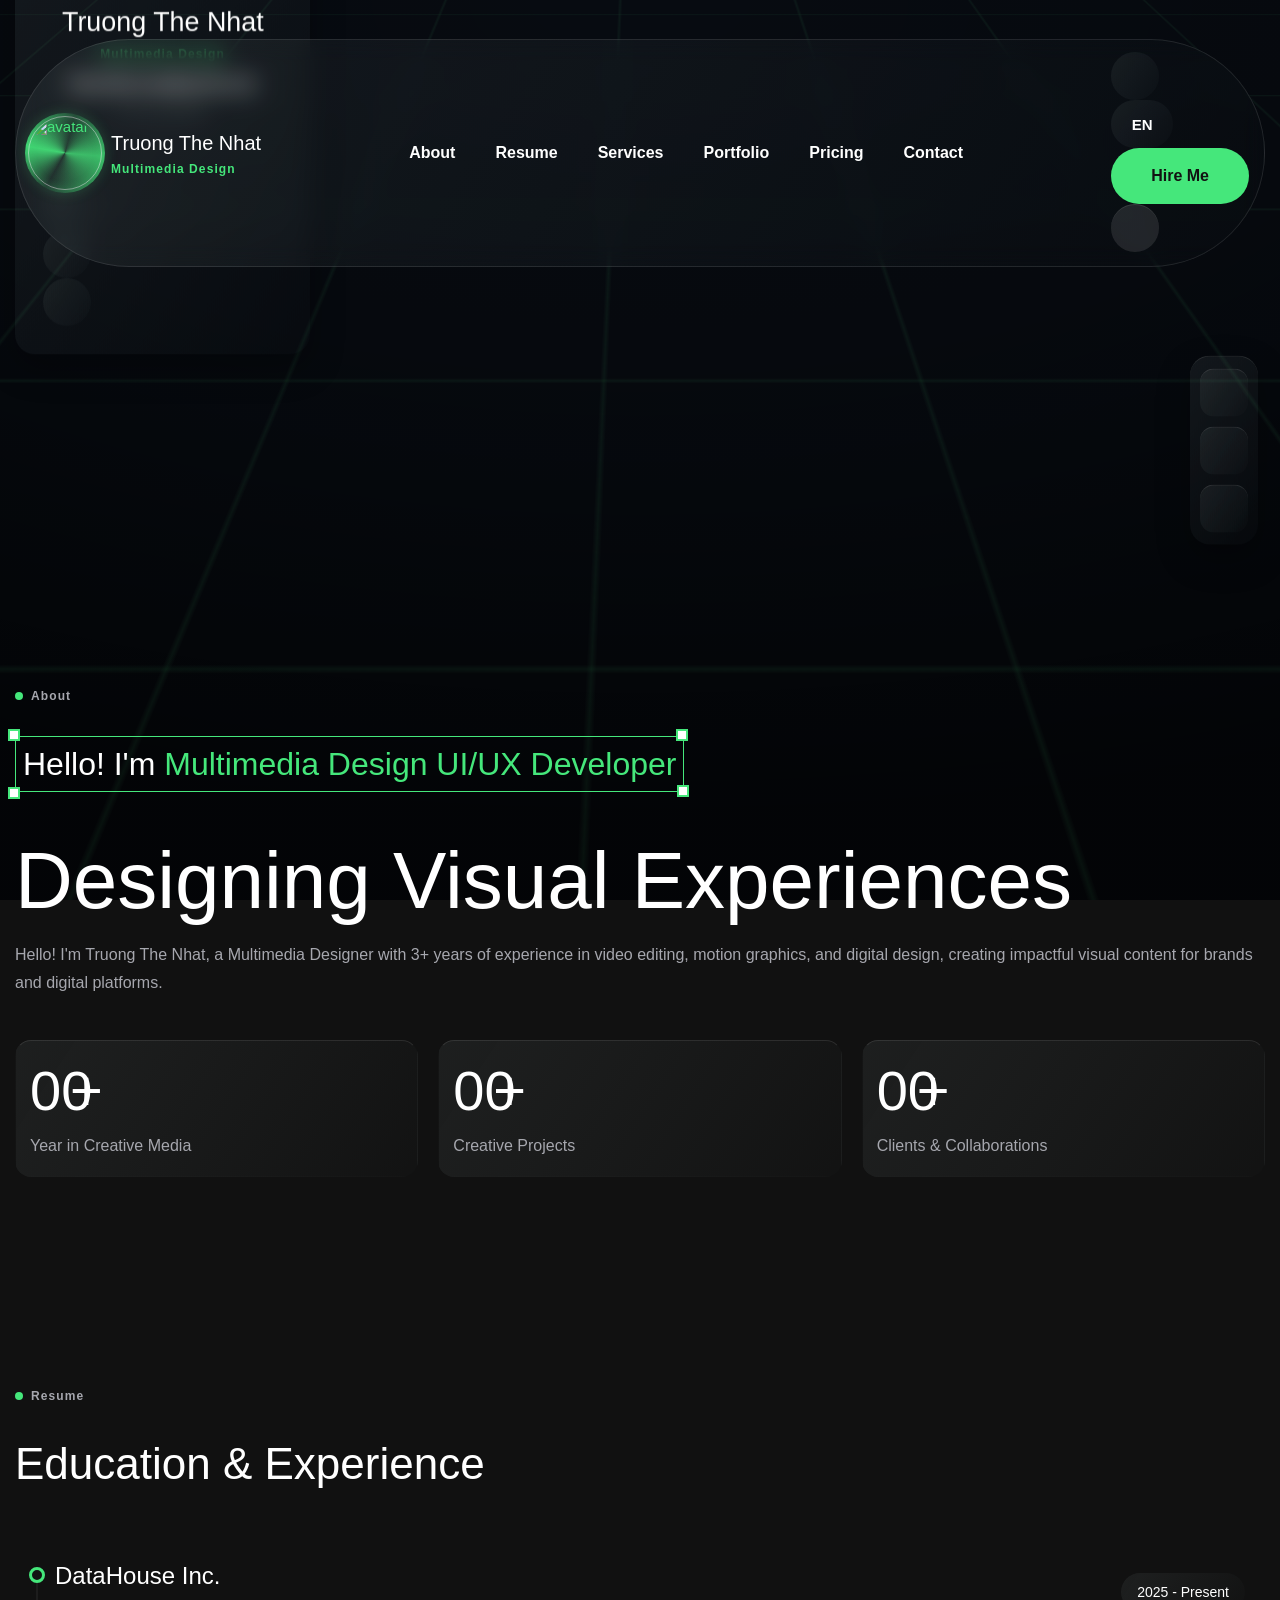
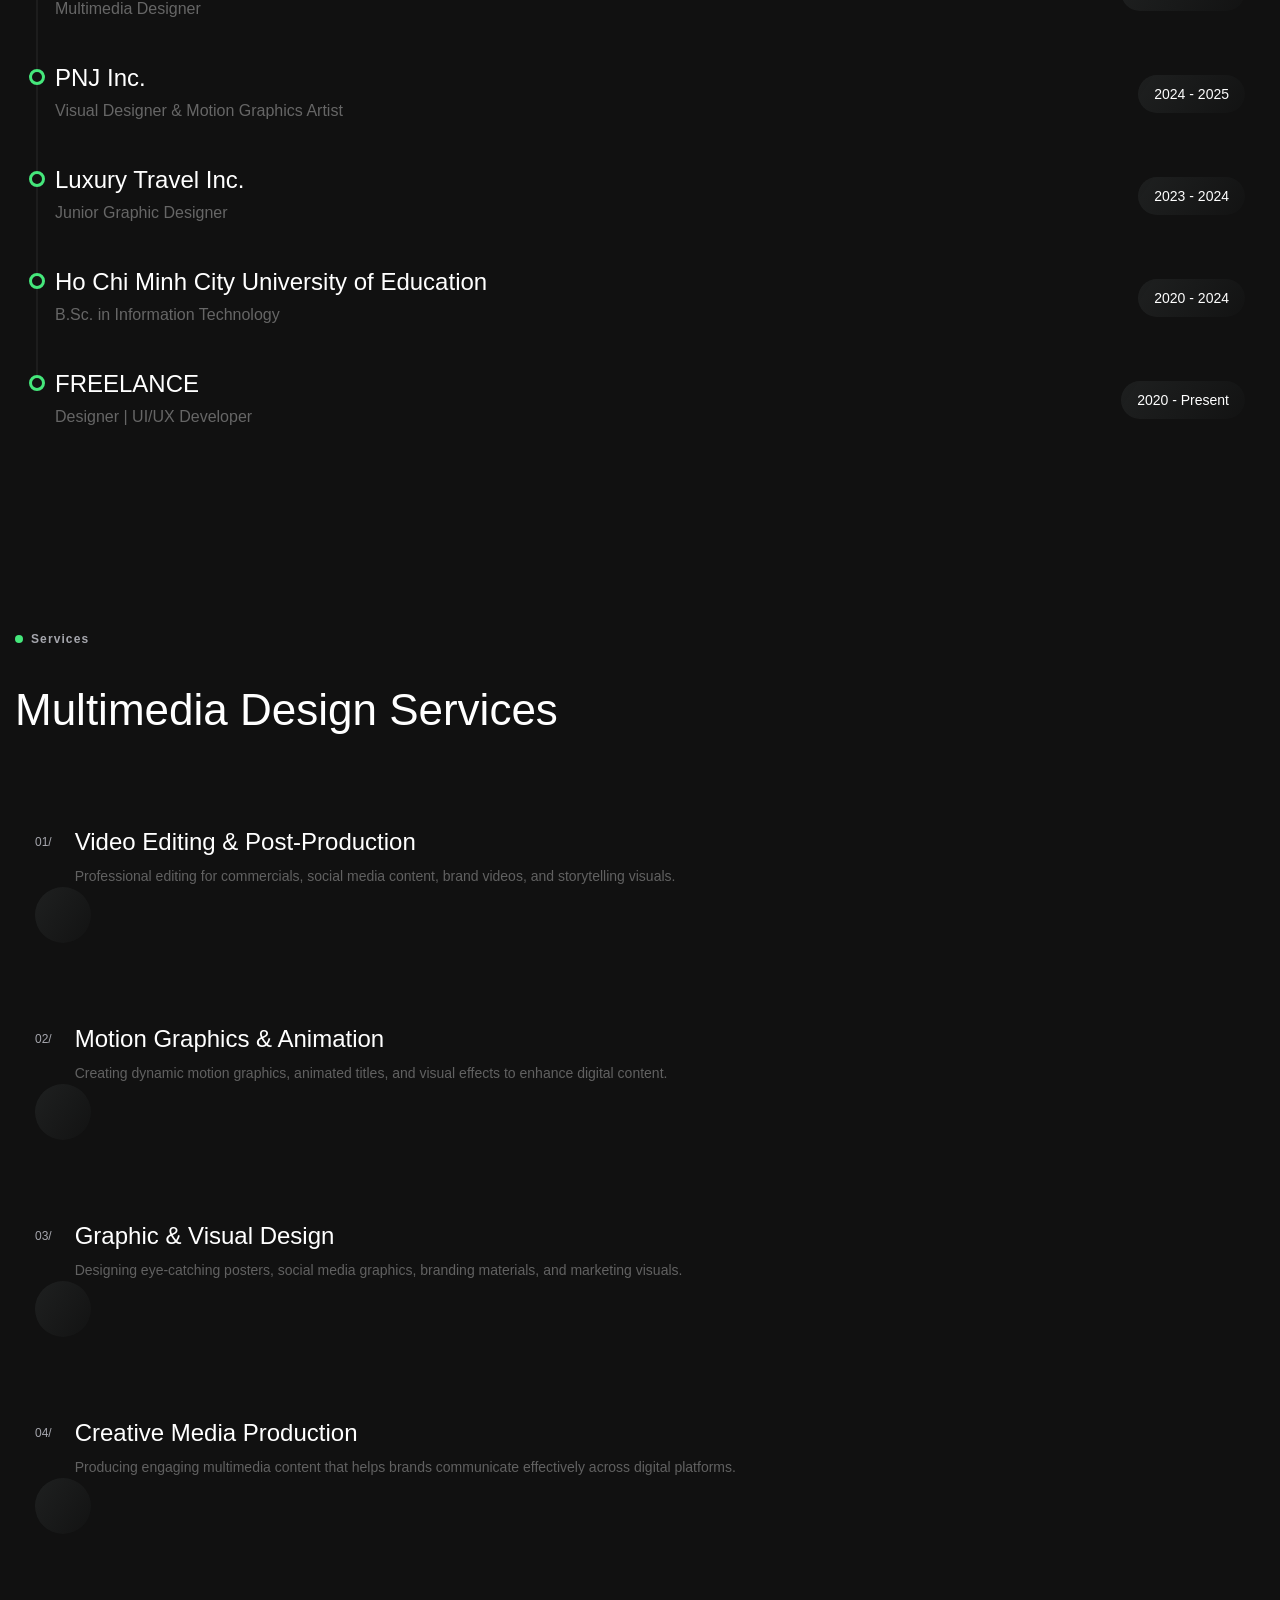
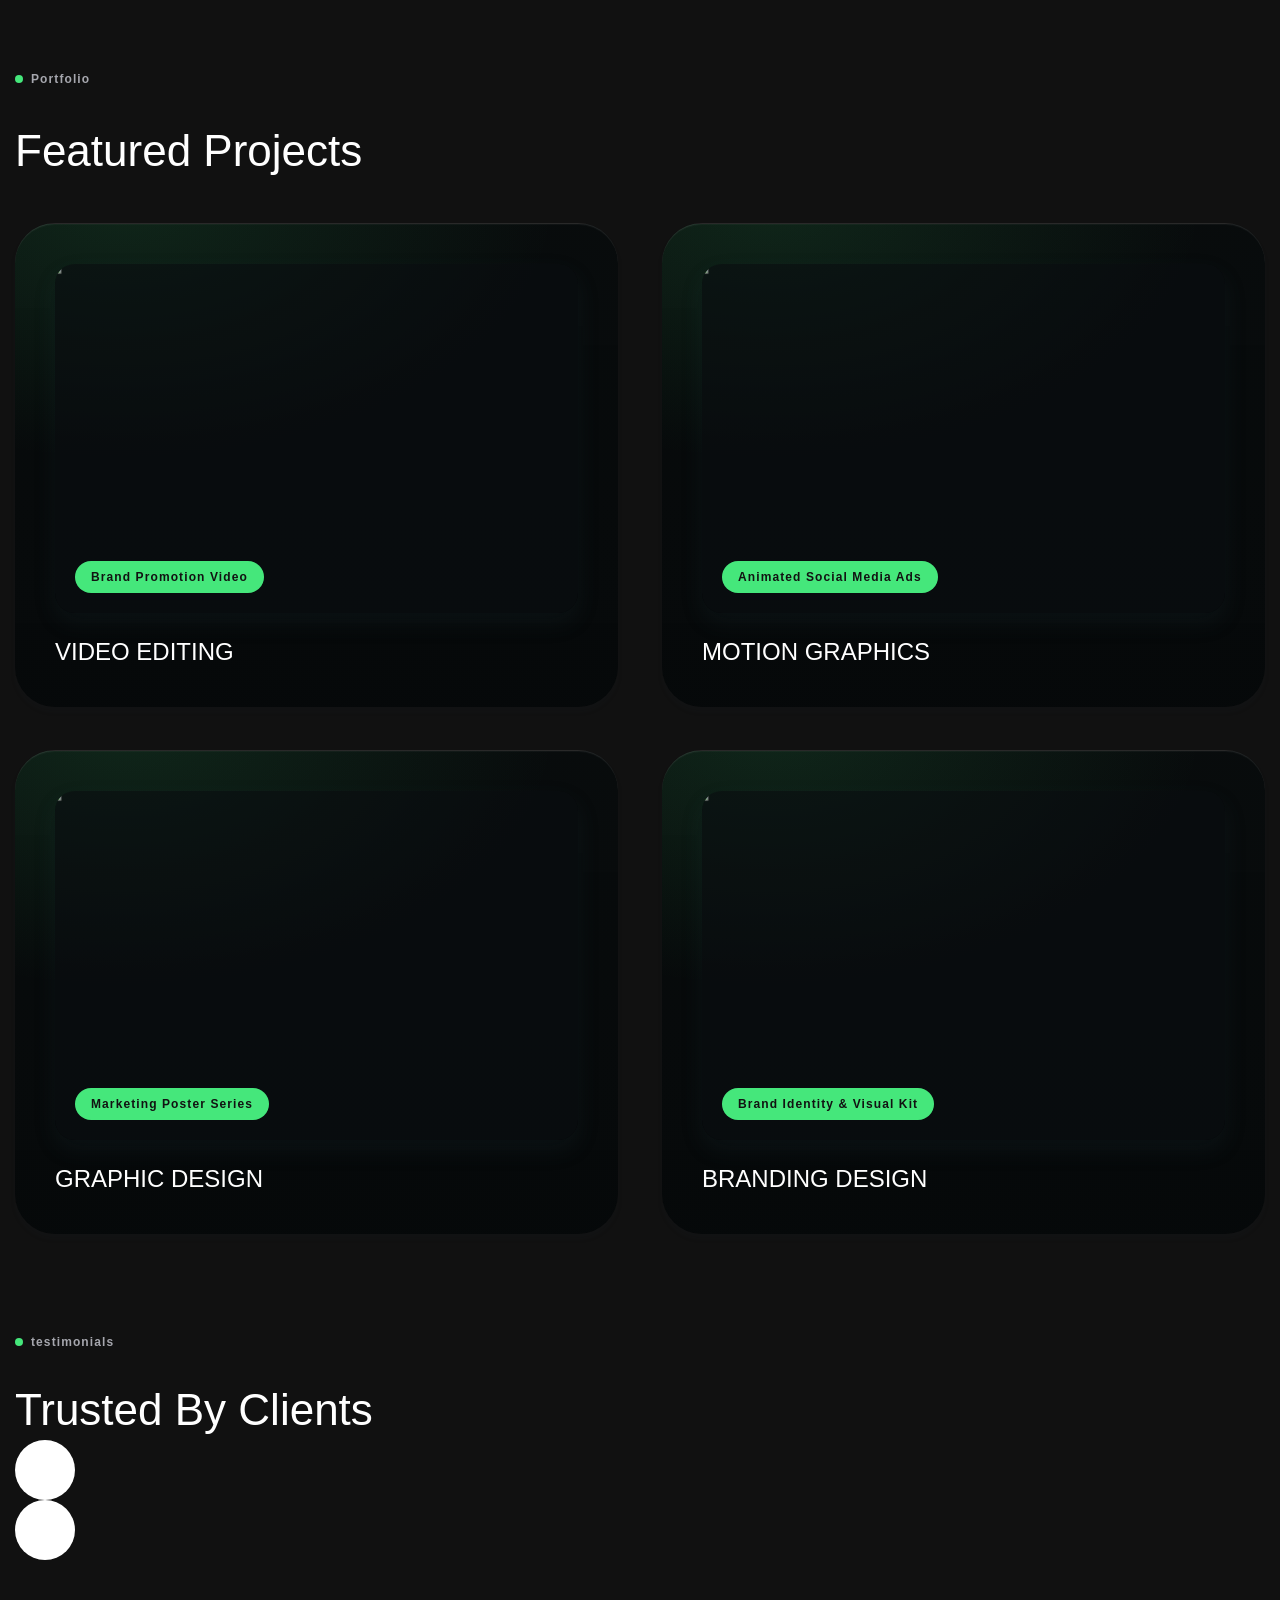
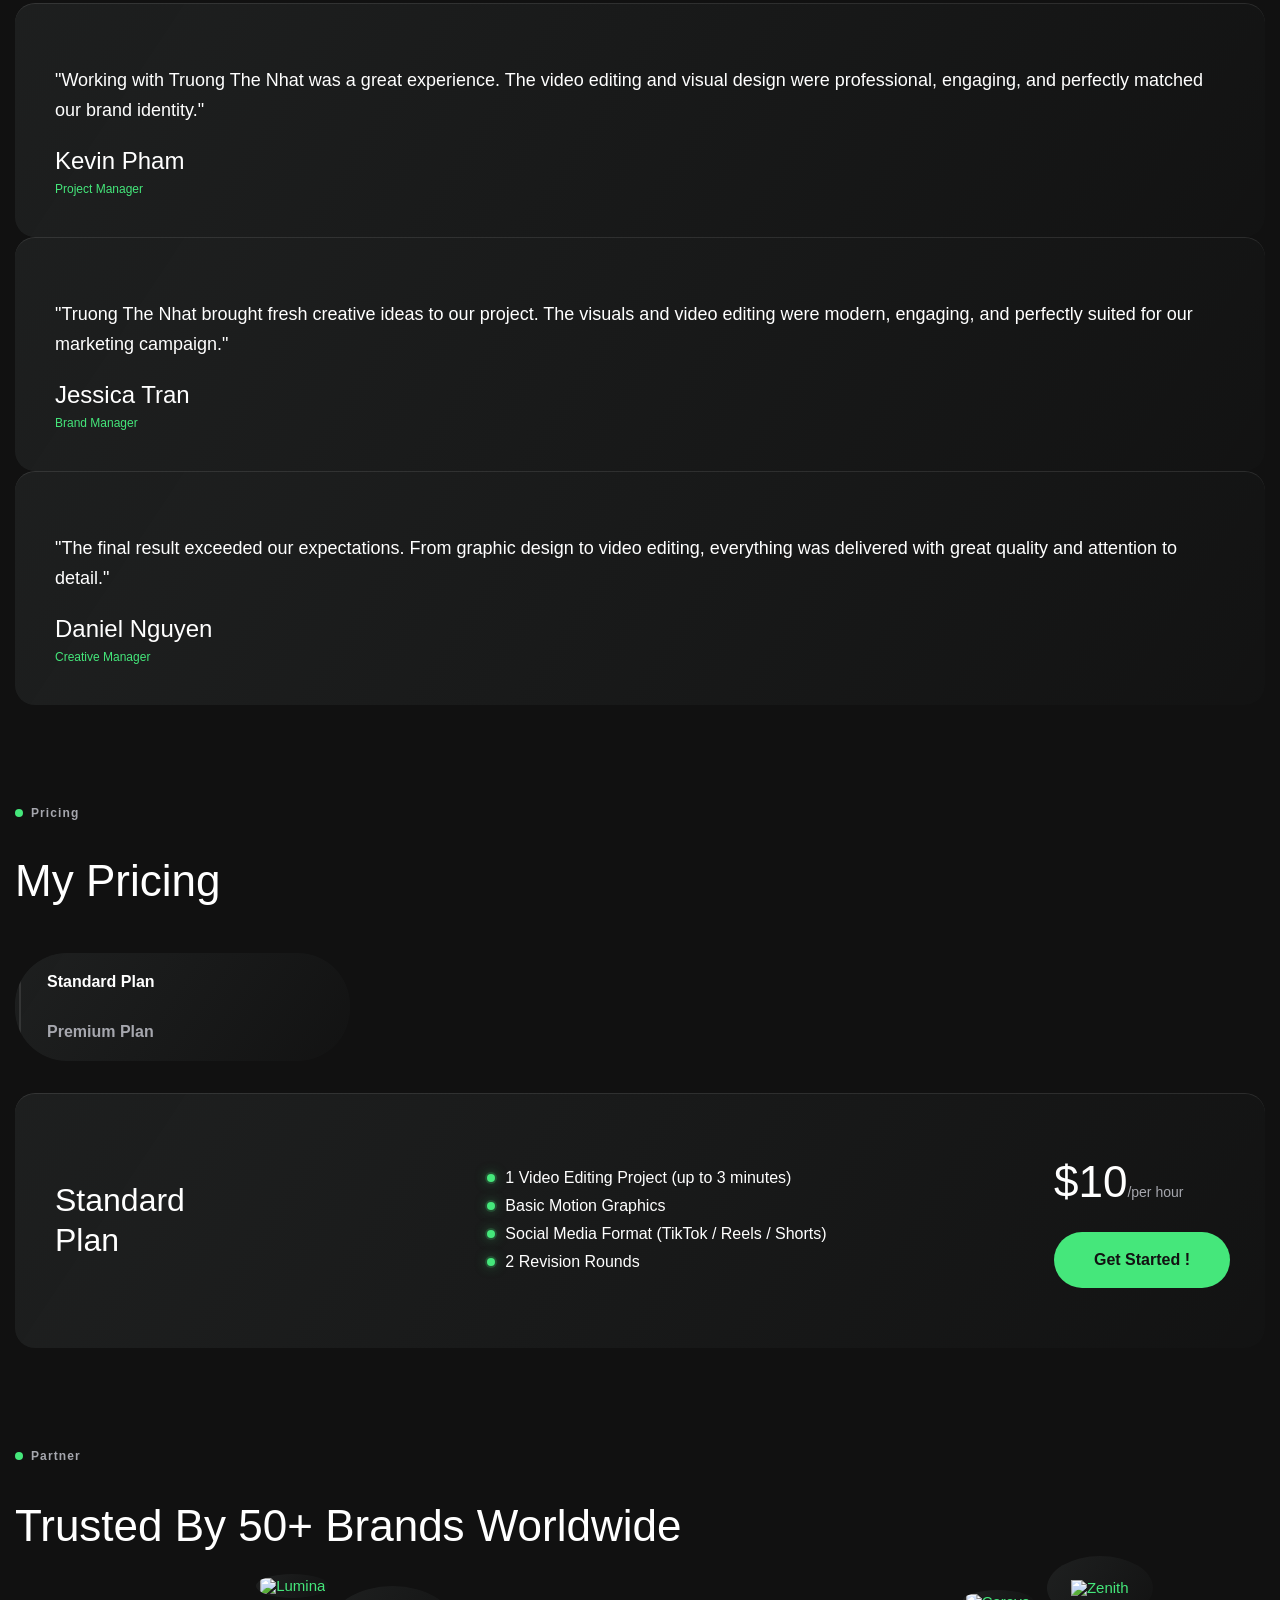
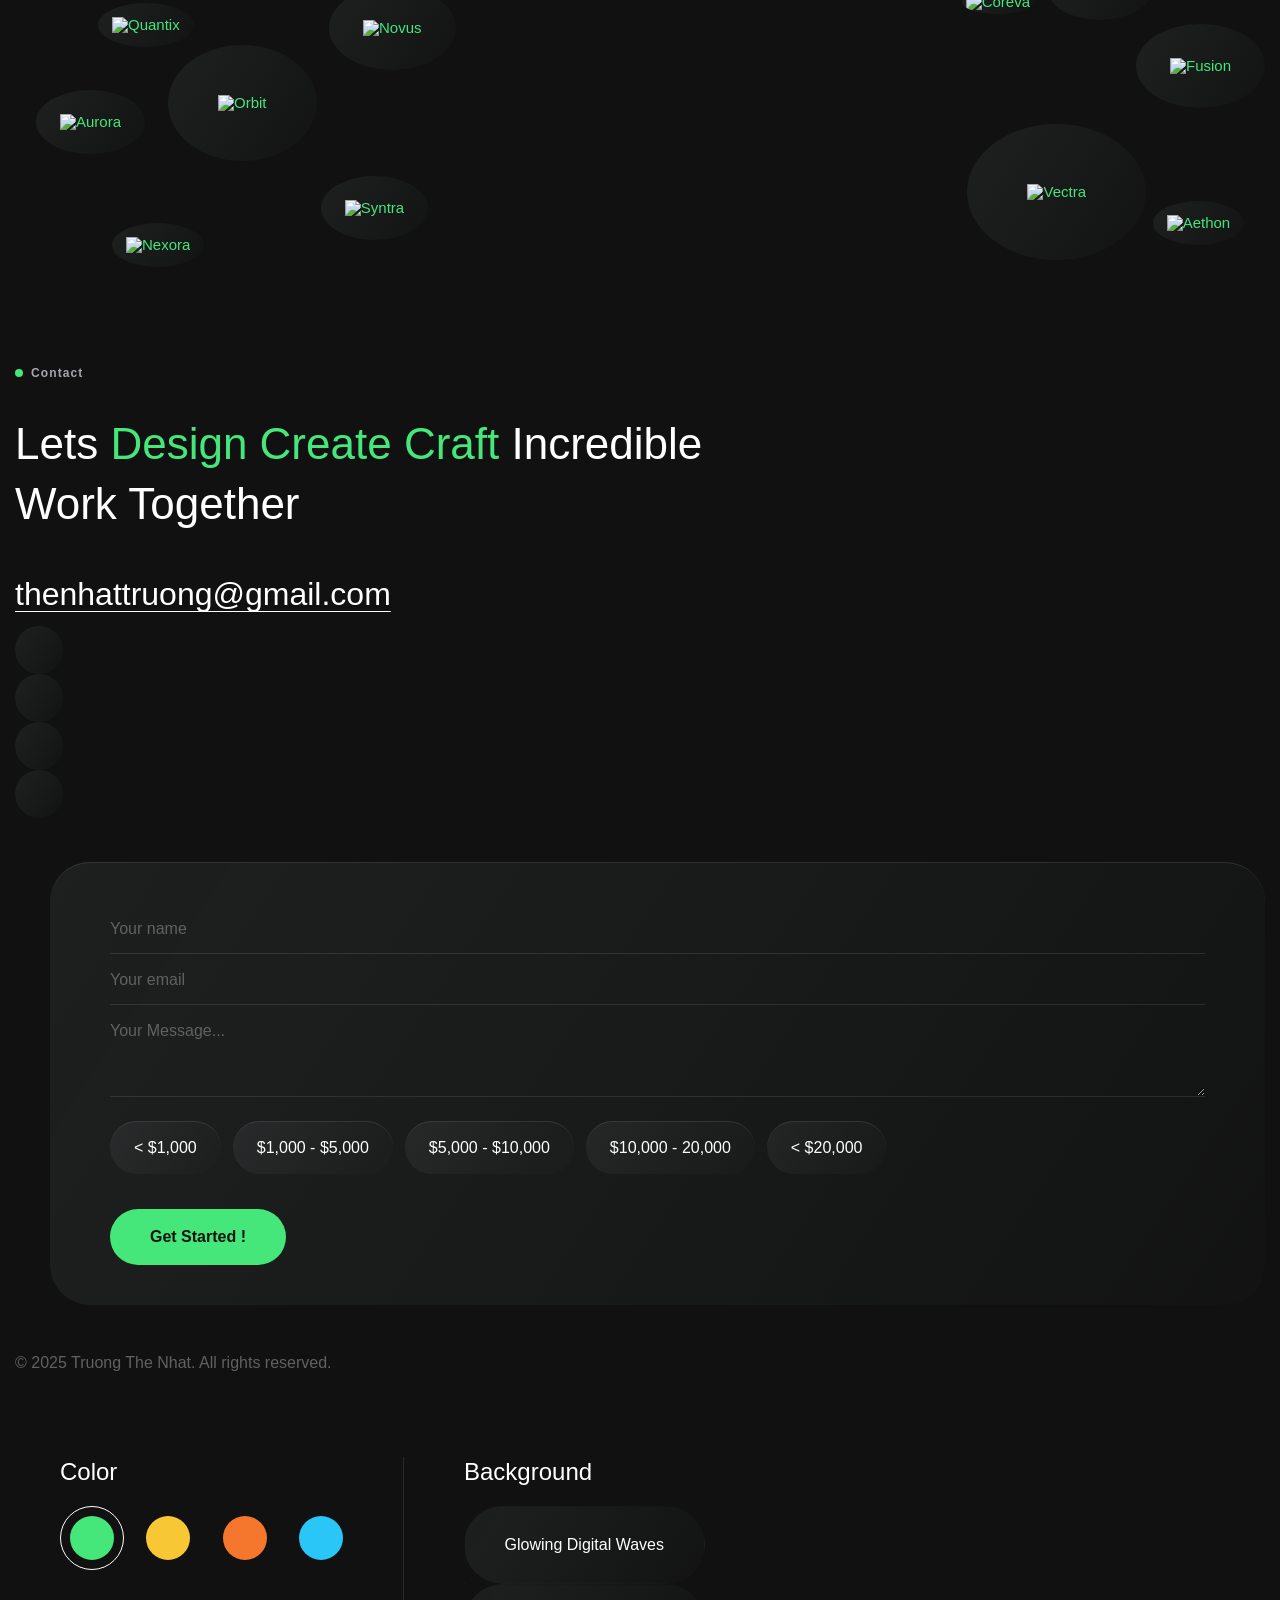
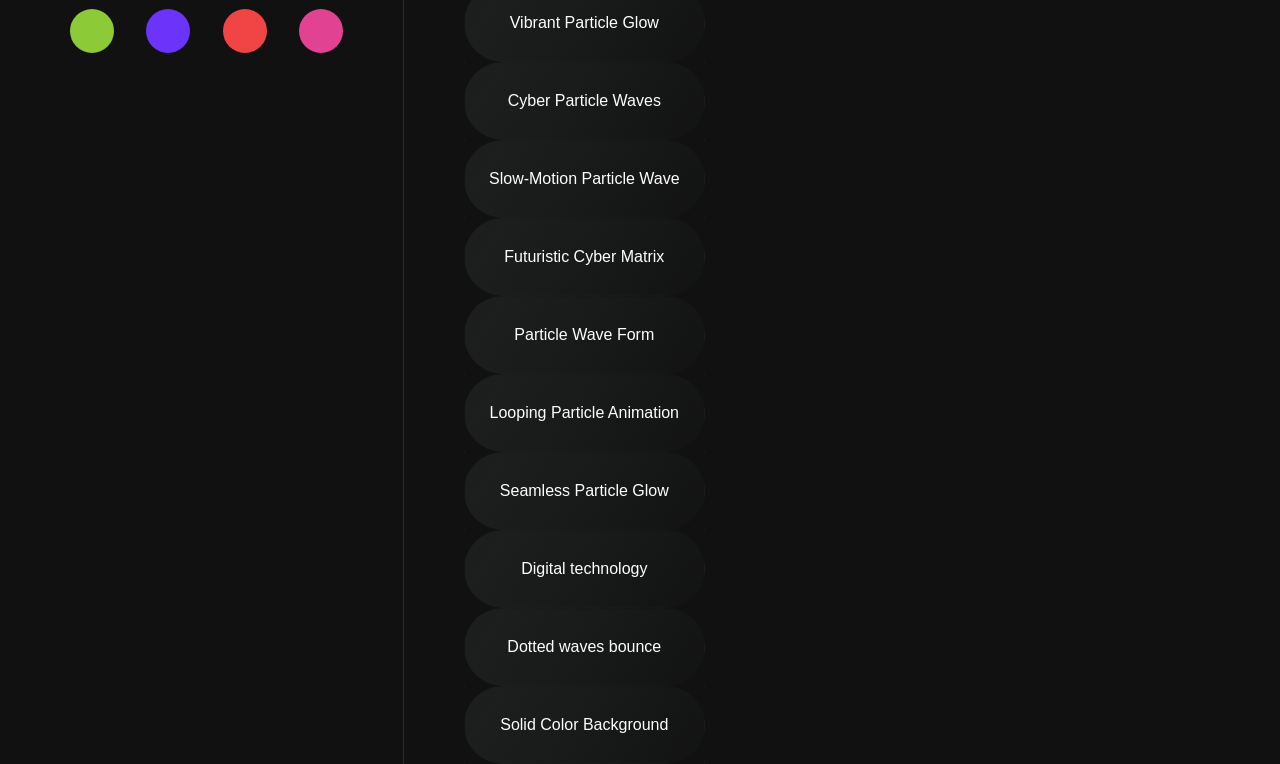
==== commit a74dde51: "Update site assets and page content" ====
--- a/index.html
+++ b/index.html
@@ -32,8 +32,11 @@
     <link rel="stylesheet" type="text/css" href="icons/icomoon/style.css">
 
     <!-- Favicon and Touch Icons  -->
-    <link rel="shortcut icon" href="images/logo/favicon.svg">
-    <link rel="apple-touch-icon-precomposed" href="images/logo/favicon.svg">
+    <link rel="icon" type="image/x-icon" href="favicon.ico?v=20260307">
+    <link rel="icon" type="image/svg+xml" href="images/logo/favicon-tn.svg?v=20260307">
+    <link rel="icon" type="image/png" sizes="32x32" href="images/logo/favicon-32x32.png?v=20260307">
+    <link rel="shortcut icon" href="images/logo/favicon-32x32.png?v=20260307">
+    <link rel="apple-touch-icon" sizes="180x180" href="images/logo/apple-touch-icon.png?v=20260307">
 </head>
 
 <body data-language="en">
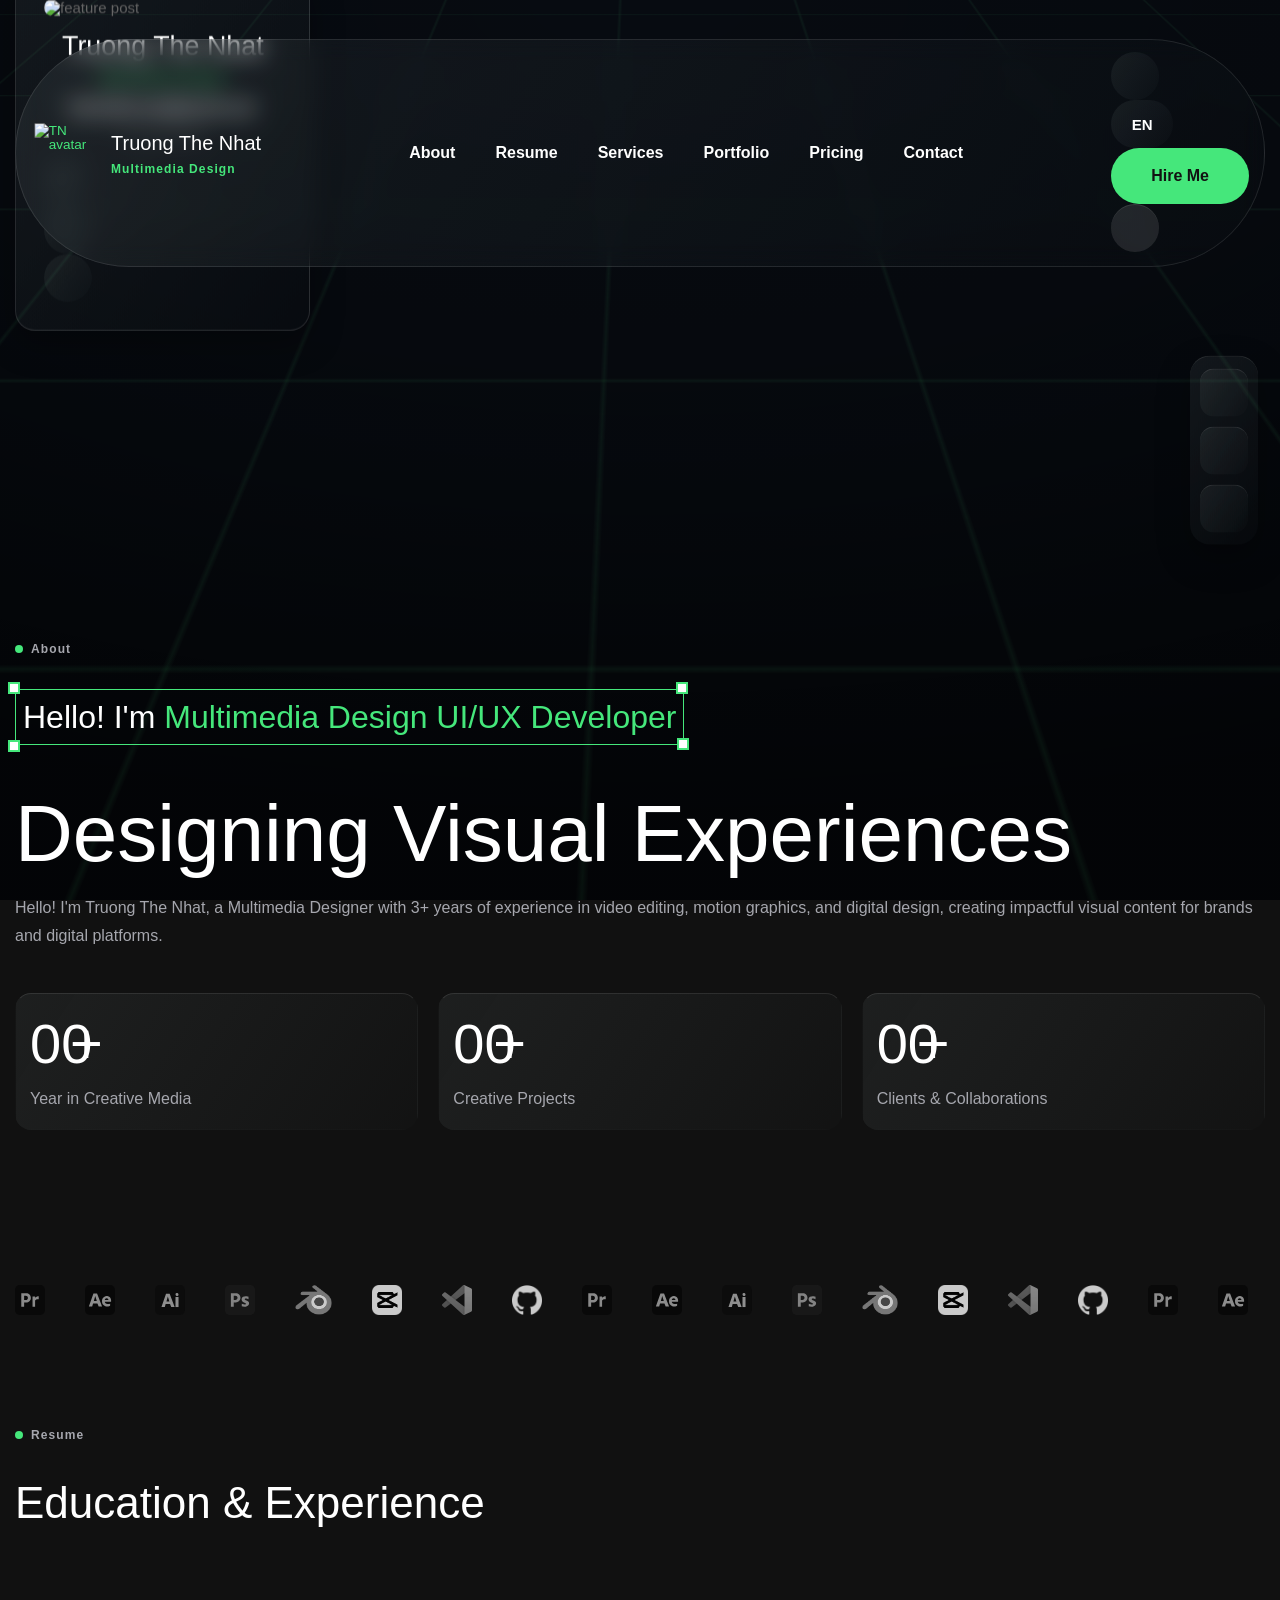
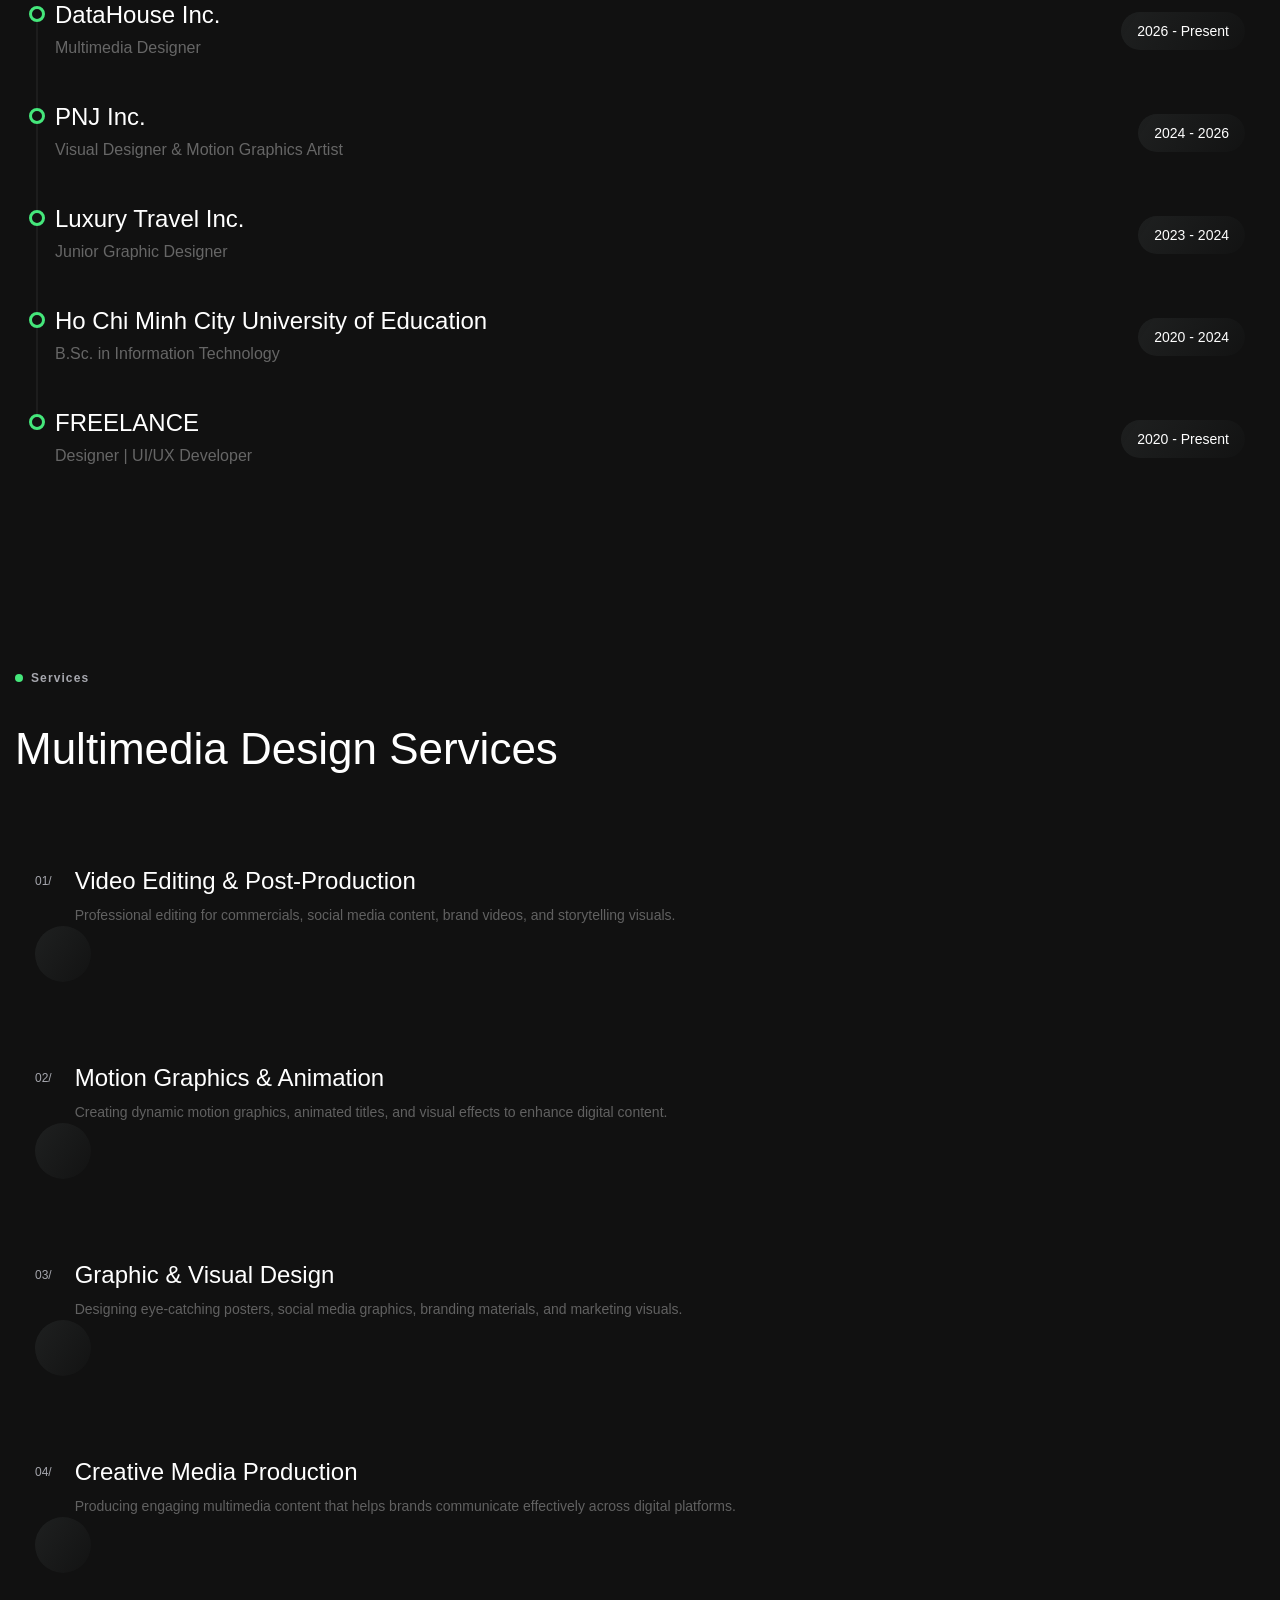
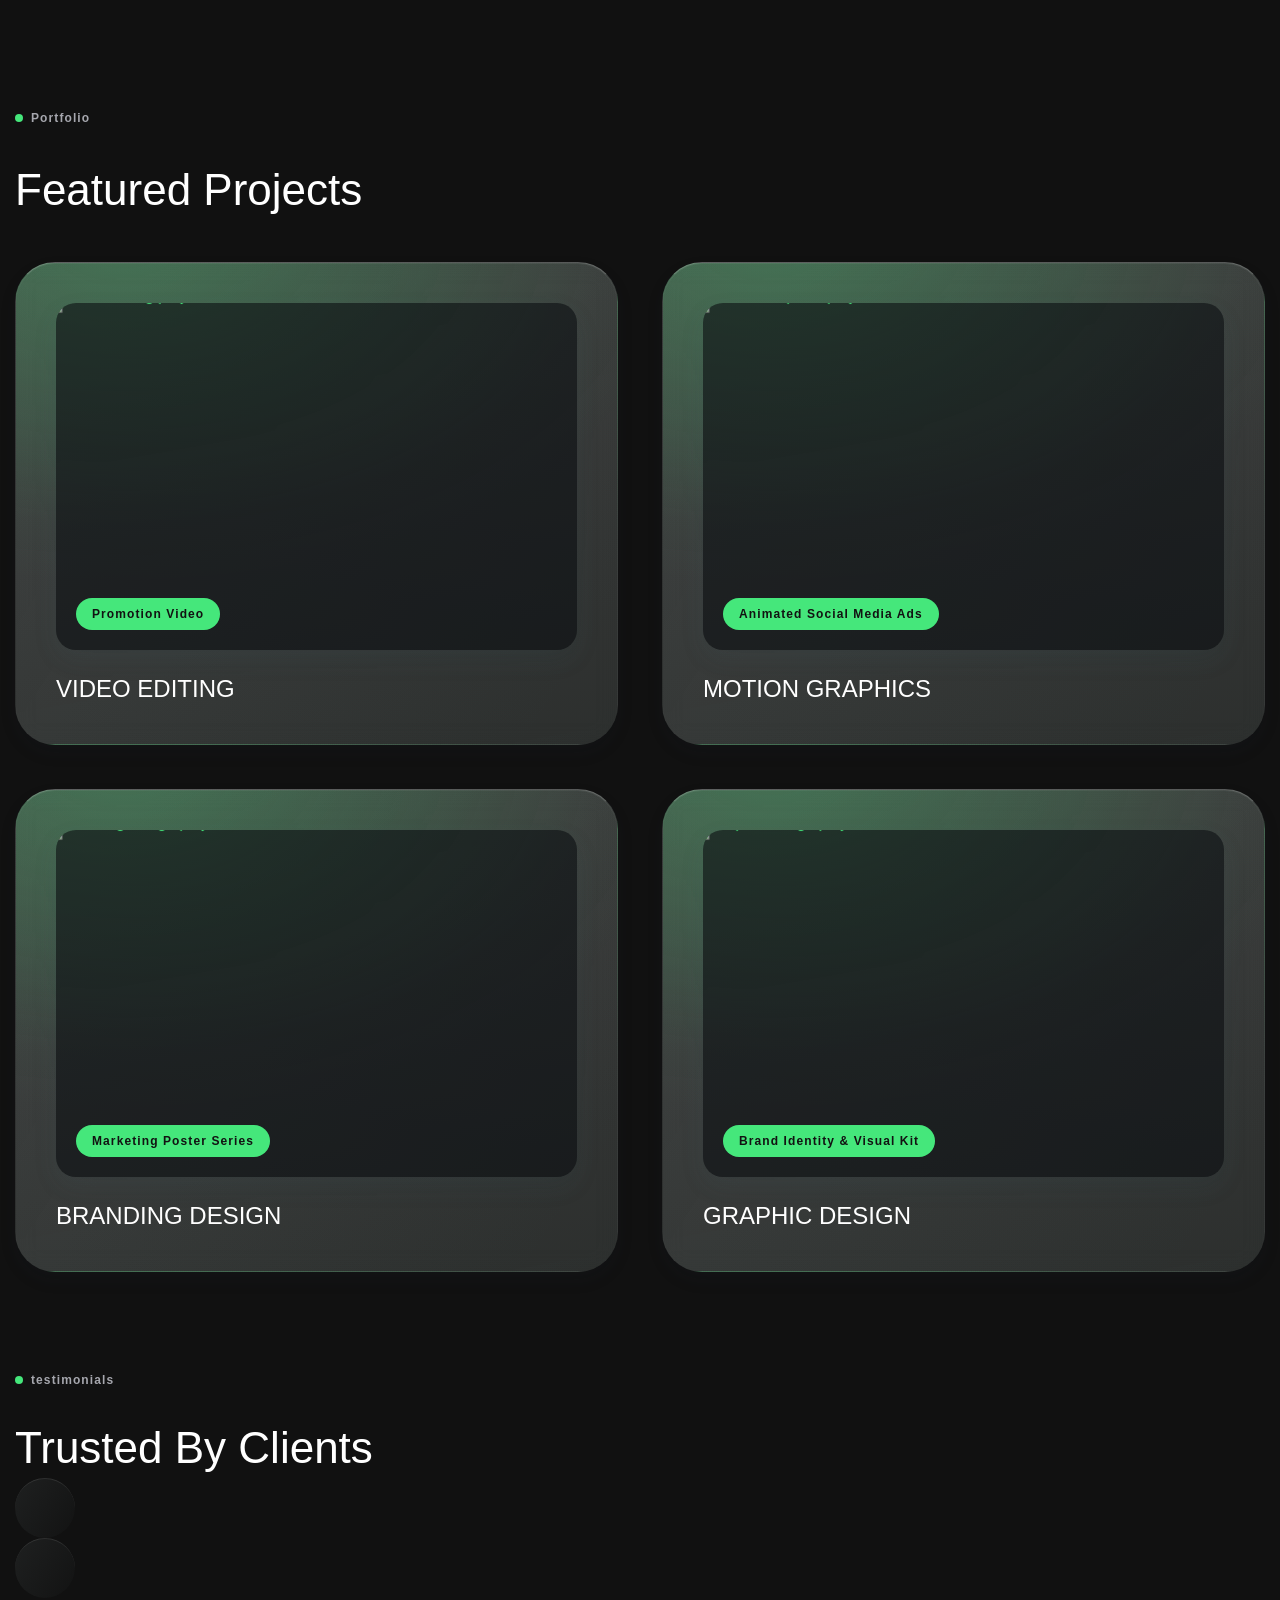
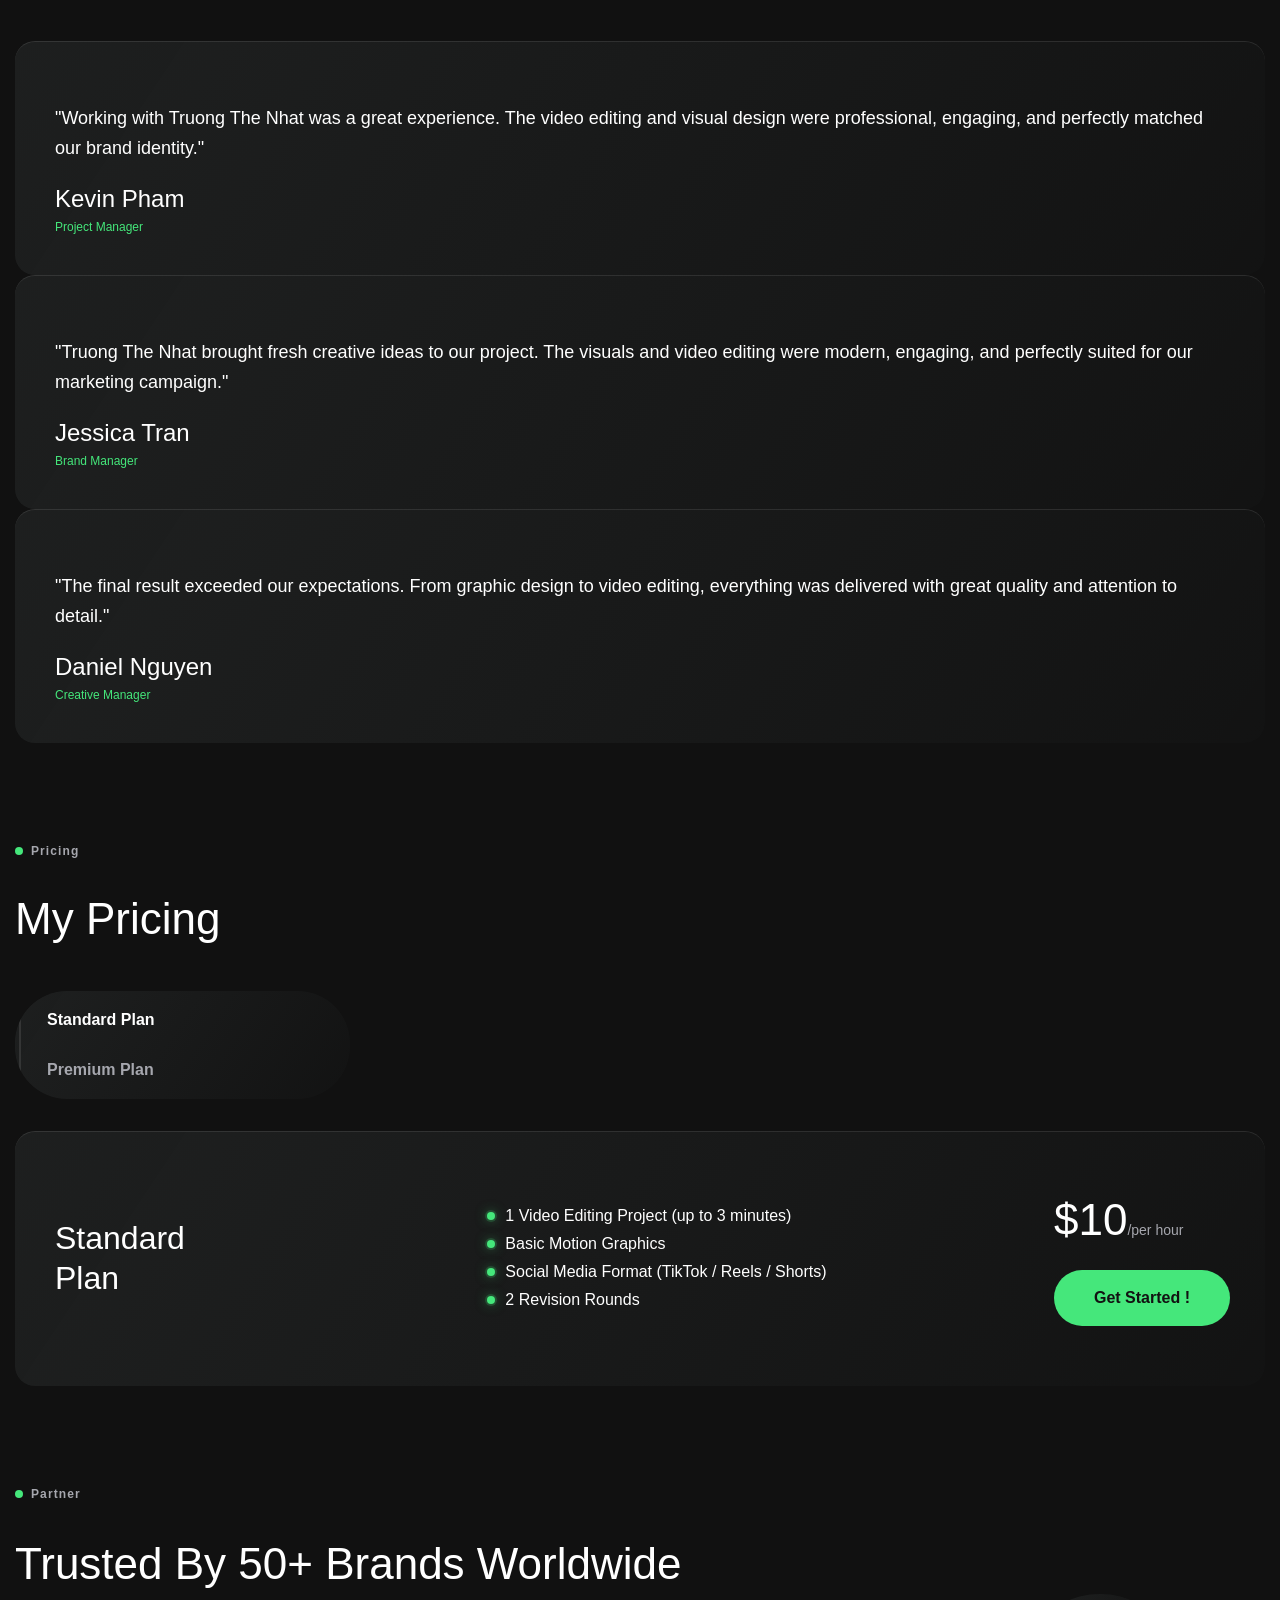
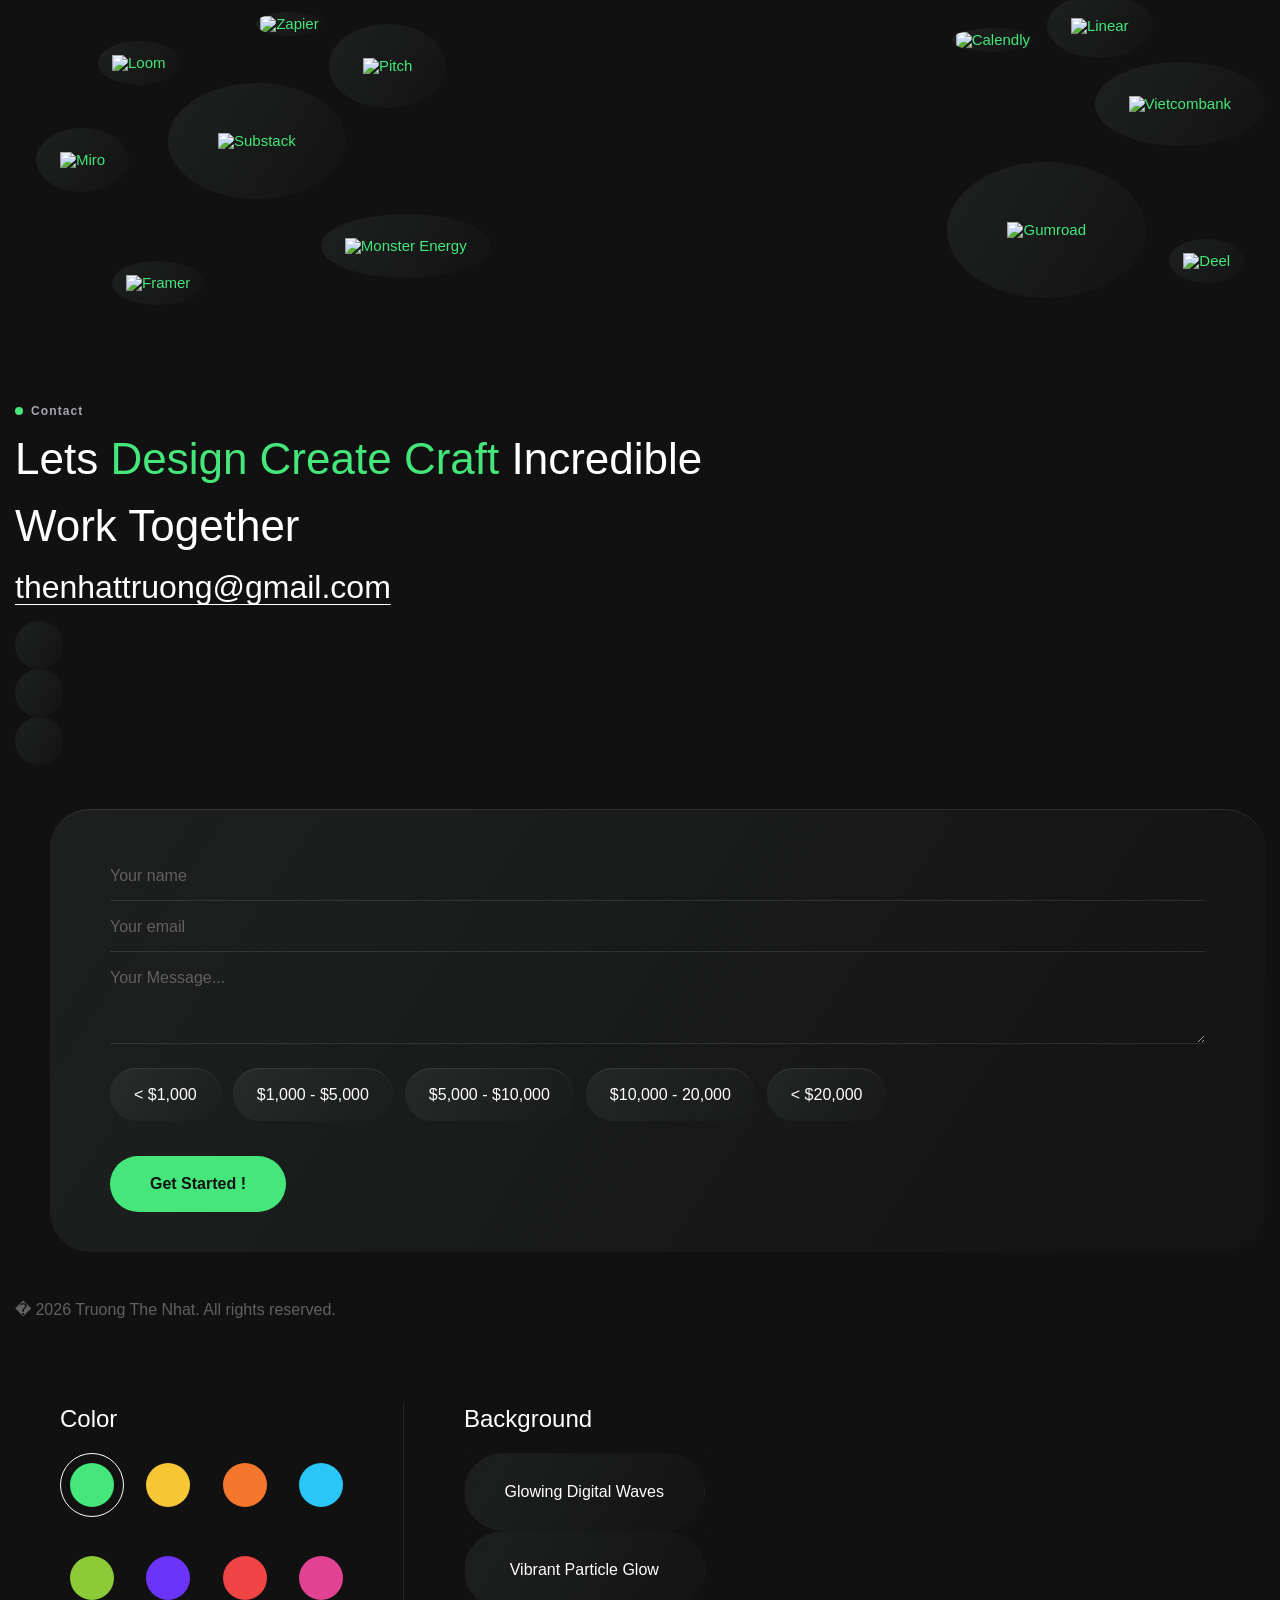
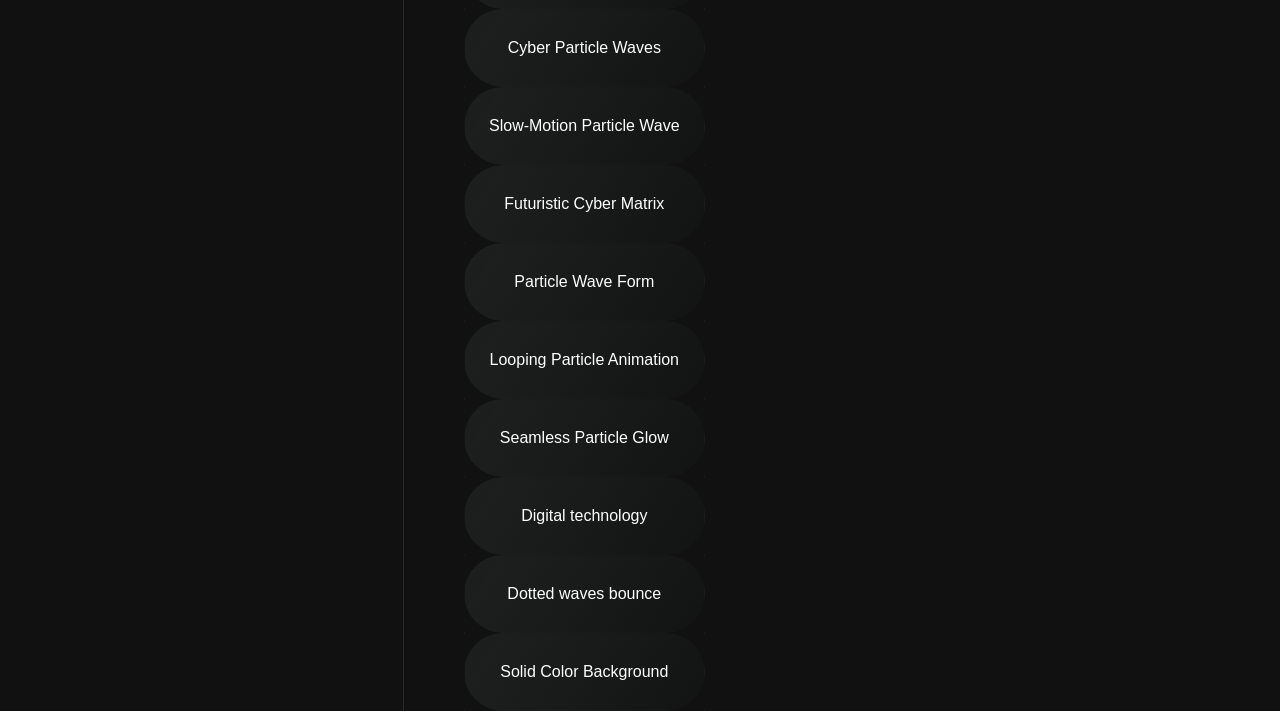
==== commit c71f1c11: "Update skills marquee alignment and assets" ====
--- a/index.html
+++ b/index.html
@@ -9,8 +9,23 @@
     <meta charset="utf-8">
     <!--[if IE ]><meta http-equiv="X-UA-Compatible" content="IE=edge,chrome=1"/><![endif]-->
     <title>Truong The Nhat - Portfolio</title>
-
-
+    <meta name="description"
+        content="Portfolio of Truong The Nhat, a multimedia designer focused on graphic design, branding, video editing, and motion graphics.">
+    <meta name="robots" content="index, follow">
+    <meta name="theme-color" content="#0d1017">
+    <link rel="canonical" href="https://thenhattruong.com/">
+    <meta property="og:type" content="website">
+    <meta property="og:title" content="Truong The Nhat - Portfolio">
+    <meta property="og:description"
+        content="Portfolio of Truong The Nhat, a multimedia designer focused on graphic design, branding, video editing, and motion graphics.">
+    <meta property="og:url" content="https://thenhattruong.com/">
+    <meta property="og:site_name" content="Truong The Nhat">
+    <meta property="og:image" content="https://thenhattruong.com/images/user/avatar-2-custom.png">
+    <meta name="twitter:card" content="summary_large_image">
+    <meta name="twitter:title" content="Truong The Nhat - Portfolio">
+    <meta name="twitter:description"
+        content="Portfolio of Truong The Nhat, a multimedia designer focused on graphic design, branding, video editing, and motion graphics.">
+    <meta name="twitter:image" content="https://thenhattruong.com/images/user/avatar-2-custom.png">
 
     <meta name="author" content="themesflat.com">
 
@@ -23,7 +38,7 @@
     <link rel="stylesheet" type="text/css" href="css/swiper-bundle.min.css">
     <link rel="stylesheet" type="text/css" href="css/animateText.css">
     <link rel="stylesheet" type="text/css" href="css/jquery.fancybox.min.css">
-    <link rel="stylesheet" type="text/css" href="css/styles.css">
+    <link rel="stylesheet" type="text/css" href="css/styles.css?v=20260309-12">
 
     <!-- Font -->
     <link rel="stylesheet" href="font/fonts.css">
@@ -31,12 +46,10 @@
     <!-- Icon -->
     <link rel="stylesheet" type="text/css" href="icons/icomoon/style.css">
 
-    <!-- Favicon and Touch Icons  -->
-    <link rel="icon" type="image/x-icon" href="favicon.ico?v=20260307">
-    <link rel="icon" type="image/svg+xml" href="images/logo/favicon-tn.svg?v=20260307">
-    <link rel="icon" type="image/png" sizes="32x32" href="images/logo/favicon-32x32.png?v=20260307">
-    <link rel="shortcut icon" href="images/logo/favicon-32x32.png?v=20260307">
-    <link rel="apple-touch-icon" sizes="180x180" href="images/logo/apple-touch-icon.png?v=20260307">
+    <!-- Favicon and Touch Icons -->
+    <link rel="icon" type="image/png" href="images/logo/logo-web.png?v=20260309-2">
+    <link rel="shortcut icon" href="images/logo/logo-web.png?v=20260309-2">
+    <link rel="apple-touch-icon" href="images/logo/logo-web.png?v=20260309-2">
 </head>
 
 <body data-language="en">
@@ -56,9 +69,9 @@
             <div class="tf-container">
                 <div class="header-sidebar style-1">
                     <div class="box">
-                        <div class="avatar">
+                        <div class="avatar avatar-no-ring">
                             <a href="#about" class="nav_link avatar-link" aria-label="Go to About section">
-                                <img src="images/user/avatar-2.webp" width="68" height="68" alt="avatar">
+                                <img src="images/user/avatar-2-custom.png" width="68" height="68" alt="TN avatar">
                             </a>
                         </div>
                         <div class="info">
@@ -209,16 +222,15 @@
                                             class="text-label text-uppercase fw-6 text_primary-color font-3 mb_16 letter-spacing-1">
                                             Multimedia Design</div>
                                         <a href="mailto:thenhattruong@gmail.com"
-                                            class="hover-underline-link text_white text-body-2 mb_4">thenhattruong@gmail.com</a>
+                                            class="hover-underline-link text_white text-body-2 mb_4 js-open-email-popup">thenhattruong@gmail.com</a>
                                         <p class="text-caption-2 text_secondary-color font-3">TP. Ho Chi Minh
                                         </p>
                                     </div>
                                 </div>
                                 <ul class="list-icon d-flex justify-content-center">
                                     <li><a href="https://www.facebook.com/TTN.Use/" class="icon-Facebook"></a></li>
-                                    <li> <a href="" class="icon-Behance"></a></li>
-                                    <li><a href="#" class="icon-Zalo"></a></li>
-                                    <li><a href="#" class="icon-LinkedIn"></a></li>
+                                    <li><a href="https://mail.google.com/mail/?view=cm&fs=1&to=thenhattruong%40gmail.com" target="_blank" rel="noopener noreferrer" class="icon-EnvelopeSimple js-open-email-popup"></a></li>
+                                    <li><a href="https://zalo.me/0973883053" target="_blank" rel="noopener noreferrer" class="icon-Zalo"></a></li>
                                 </ul>
                             </div>
                         </div>
@@ -293,6 +305,64 @@
                             </div>
                             <!-- End section-about -->
 
+                                                                                                                                            <div class="skills-marquee bs-light-mode">
+                                <div class="skills-marquee__track">
+                                    <div class="skills-marquee__group">
+                                        <img src="images/logo/tool-1.svg" alt="" loading="lazy" decoding="async">
+                                        <img src="images/logo/tool-2.svg" alt="" loading="lazy" decoding="async">
+                                        <img src="images/logo/tool-3.svg" alt="" loading="lazy" decoding="async">
+                                        <img src="images/logo/tool-4.svg" alt="" loading="lazy" decoding="async">
+                                        <img src="images/logo/tool-5.png" alt="" loading="lazy" decoding="async">
+                                        <img src="images/logo/tool-6.png" alt="" loading="lazy" decoding="async">
+                                        <img src="images/logo/tool-7.png" alt="" loading="lazy" decoding="async">
+                                        <img src="images/logo/tool-8.png" class="logo-github" alt="" loading="lazy" decoding="async">
+                                        <img src="images/logo/tool-1.svg" alt="" loading="lazy" decoding="async">
+                                        <img src="images/logo/tool-2.svg" alt="" loading="lazy" decoding="async">
+                                        <img src="images/logo/tool-3.svg" alt="" loading="lazy" decoding="async">
+                                        <img src="images/logo/tool-4.svg" alt="" loading="lazy" decoding="async">
+                                        <img src="images/logo/tool-5.png" alt="" loading="lazy" decoding="async">
+                                        <img src="images/logo/tool-6.png" alt="" loading="lazy" decoding="async">
+                                        <img src="images/logo/tool-7.png" alt="" loading="lazy" decoding="async">
+                                        <img src="images/logo/tool-8.png" class="logo-github" alt="" loading="lazy" decoding="async">
+                                        <img src="images/logo/tool-1.svg" alt="" loading="lazy" decoding="async">
+                                        <img src="images/logo/tool-2.svg" alt="" loading="lazy" decoding="async">
+                                        <img src="images/logo/tool-3.svg" alt="" loading="lazy" decoding="async">
+                                        <img src="images/logo/tool-4.svg" alt="" loading="lazy" decoding="async">
+                                        <img src="images/logo/tool-5.png" alt="" loading="lazy" decoding="async">
+                                        <img src="images/logo/tool-6.png" alt="" loading="lazy" decoding="async">
+                                        <img src="images/logo/tool-7.png" alt="" loading="lazy" decoding="async">
+                                        <img src="images/logo/tool-8.png" class="logo-github" alt="" loading="lazy" decoding="async">
+                                    </div>
+                                    <div class="skills-marquee__group" aria-hidden="true">
+                                        <img src="images/logo/tool-1.svg" alt="" loading="lazy" decoding="async">
+                                        <img src="images/logo/tool-2.svg" alt="" loading="lazy" decoding="async">
+                                        <img src="images/logo/tool-3.svg" alt="" loading="lazy" decoding="async">
+                                        <img src="images/logo/tool-4.svg" alt="" loading="lazy" decoding="async">
+                                        <img src="images/logo/tool-5.png" alt="" loading="lazy" decoding="async">
+                                        <img src="images/logo/tool-6.png" alt="" loading="lazy" decoding="async">
+                                        <img src="images/logo/tool-7.png" alt="" loading="lazy" decoding="async">
+                                        <img src="images/logo/tool-8.png" class="logo-github" alt="" loading="lazy" decoding="async">
+                                        <img src="images/logo/tool-1.svg" alt="" loading="lazy" decoding="async">
+                                        <img src="images/logo/tool-2.svg" alt="" loading="lazy" decoding="async">
+                                        <img src="images/logo/tool-3.svg" alt="" loading="lazy" decoding="async">
+                                        <img src="images/logo/tool-4.svg" alt="" loading="lazy" decoding="async">
+                                        <img src="images/logo/tool-5.png" alt="" loading="lazy" decoding="async">
+                                        <img src="images/logo/tool-6.png" alt="" loading="lazy" decoding="async">
+                                        <img src="images/logo/tool-7.png" alt="" loading="lazy" decoding="async">
+                                        <img src="images/logo/tool-8.png" class="logo-github" alt="" loading="lazy" decoding="async">
+                                        <img src="images/logo/tool-1.svg" alt="" loading="lazy" decoding="async">
+                                        <img src="images/logo/tool-2.svg" alt="" loading="lazy" decoding="async">
+                                        <img src="images/logo/tool-3.svg" alt="" loading="lazy" decoding="async">
+                                        <img src="images/logo/tool-4.svg" alt="" loading="lazy" decoding="async">
+                                        <img src="images/logo/tool-5.png" alt="" loading="lazy" decoding="async">
+                                        <img src="images/logo/tool-6.png" alt="" loading="lazy" decoding="async">
+                                        <img src="images/logo/tool-7.png" alt="" loading="lazy" decoding="async">
+                                        <img src="images/logo/tool-8.png" class="logo-github" alt="" loading="lazy" decoding="async">
+                                    </div>
+                                </div>
+                            </div>
+
+
                             <!-- section-resume-->
                             <div id="resume" class="section-resume style-1 pb-0 spacing-4 section">
                                 <div class="heading-section mb_47">
@@ -311,7 +381,7 @@
                                                 <span class="text-body-1 font-3">Multimedia Designer</span>
                                             </div>
                                             <div class="date text-caption-1 text_white font-3">
-                                                2025 - Present
+                                                2026 - Present
                                             </div>
                                             <div class="item-shape spotlight">
                                                 <img src="images/item/small-comet.webp" loading="lazy" decoding="async"
@@ -327,7 +397,7 @@
                                                 <span class="text-body-1 font-3">Visual Designer & Motion Graphics Artist</span>
                                             </div>
                                             <div class="date text-caption-1 text_white font-3">
-                                                2024 - 2025
+                                                2024 - 2026
                                             </div>
                                             <div class="item-shape spotlight">
                                                 <img src="images/item/small-comet.webp" loading="lazy" decoding="async"
@@ -481,60 +551,62 @@
                     </div>
                     <div class="tabs-content-wrap tf-grid-layout xl-col-2">
                         <div class="portfolio-item">
-                            <a href="images/user/portfolio-item-1-1.webp" data-fancybox="gallery" class="img-style">
-                                <img decoding="async" loading="lazy" src="images/user/portfolio-item-1-1.webp"
-                                    srcset="images/user/portfolio-item-1-1.webp 582w"
-                                    sizes="(max-width: 582px) 100vw, 582px" width="582" height="388" alt="portfolio">
+                            <a href="#project-video-modal" class="img-style js-open-project-video-modal"
+                                data-video-src="video/video-editing-marketing-results.mp4"
+                                data-video-poster="images/user/video-editing-thumbnail.jpg"
+                                data-video-label="Video Editing project">
+                                <img decoding="async" loading="lazy" src="images/user/video-editing-thumbnail.jpg"
+                                    width="582" height="388" alt="Video Editing project thumbnail">
                                 <div class="tag font-3 text-label text-uppercase fw-6 letter-spacing-1">
-                                    Brand Promotion Video
-                                </div>
-                            </a>
-                            <h5 class=" title font-4 text_white"><a href="#" class="link">VIDEO EDITING</a>
+                                    Promotion Video
+                                </div>
+                            </a>
+                            <h5 class=" title font-4 text_white"><a href="#project-video-modal" class="link">VIDEO EDITING</a>
                             </h5>
                             <div class="item-shape">
                                 <img src="images/item/small-comet.webp" loading="lazy" decoding="async" alt="item">
                             </div>
                         </div>
                         <div class="portfolio-item">
-                            <a href="images/user/portfolio-item-3-1.webp" data-fancybox="gallery" class="img-style">
-                                <img decoding="async" loading="lazy" src="images/user/portfolio-item-3-1.webp"
-                                    srcset="images/user/portfolio-item-3-1.webp 582w"
-                                    sizes="(max-width: 582px) 100vw, 582px" width="582" height="388" alt="portfolio">
+                            <a href="#project-video-modal" class="img-style js-open-project-video-modal"
+                                data-video-src="video/motion-graphics.mp4"
+                                data-video-poster="images/user/motion-graphics-cover.jpg"
+                                data-video-label="Motion Graphics video">
+                                <img decoding="async" loading="lazy" src="images/user/motion-graphics-cover.jpg"
+                                    width="582" height="388" alt="Motion Graphics project cover">
                                 <div class="tag font-3 text-label text-uppercase fw-6 letter-spacing-1">
                                     Animated Social Media Ads
                                 </div>
                             </a>
-                            <h5 class=" title font-4 text_white"> <a href="#" class="link">MOTION GRAPHICS</a>
+                            <h5 class=" title font-4 text_white"> <a href="#project-video-modal" class="link">MOTION GRAPHICS</a>
                             </h5>
                             <div class="item-shape">
                                 <img src="images/item/small-comet.webp" loading="lazy" decoding="async" alt="item">
                             </div>
                         </div>
                         <div class="portfolio-item">
-                            <a href="images/user/portfolio-item-2-1.webp" data-fancybox="gallery" class="img-style">
-                                <img decoding="async" loading="lazy" src="images/user/portfolio-item-2-1.webp"
-                                    srcset="images/user/portfolio-item-2-1.webp 582w"
-                                    sizes="(max-width: 582px) 100vw, 582px" width="582" height="388" alt="portfolio">
+                            <a href="images/user/branding-design-card.jpg" data-fancybox="gallery" class="img-style">
+                                <img decoding="async" loading="lazy" src="images/user/branding-design-card.jpg"
+                                    width="582" height="388" alt="Branding design project cover">
                                 <div class="tag font-3 text-label text-uppercase fw-6 letter-spacing-1">
-                                    Marketing Poster Series
-                                </div>
-                            </a>
-                            <h5 class=" title font-4 text_white"> <a href="#" class="link">GRAPHIC DESIGN</a></h5>
+                                   Marketing Poster Series
+                                </div>
+                            </a>
+                            <h5 class=" title font-4 text_white"> <a href="#" class="link">BRANDING DESIGN</a>
+                            </h5>
                             <div class="item-shape">
                                 <img src="images/item/small-comet.webp" loading="lazy" decoding="async" alt="item">
                             </div>
                         </div>
                         <div class="portfolio-item">
-                            <a href="images/user/portfolio-item-4-1.webp" data-fancybox="gallery" class="img-style">
-                                <img decoding="async" loading="lazy" src="images/user/portfolio-item-4-1.webp"
-                                    srcset="images/user/portfolio-item-4-1.webp 582w"
-                                    sizes="(max-width: 582px) 100vw, 582px" width="582" height="388" alt="portfolio">
+                            <a href="images/user/graphic-design-card.jpg" data-fancybox="gallery" class="img-style">
+                                <img decoding="async" loading="lazy" src="images/user/graphic-design-card.jpg"
+                                    width="582" height="388" alt="Graphic design project cover">
                                 <div class="tag font-3 text-label text-uppercase fw-6 letter-spacing-1">
-                                   Brand Identity & Visual Kit
-                                </div>
-                            </a>
-                            <h5 class=" title font-4 text_white"> <a href="#" class="link">BRANDING DESIGN</a>
-                            </h5>
+                                    Brand Identity & Visual Kit
+                                </div>
+                            </a>
+                            <h5 class=" title font-4 text_white"> <a href="#" class="link">GRAPHIC DESIGN</a></h5>
                             <div class="item-shape">
                                 <img src="images/item/small-comet.webp" loading="lazy" decoding="async" alt="item">
                             </div>
@@ -736,7 +808,7 @@
                                     <div class="swiper-slide">
                                         <a href="#" class="partner-item item-1 sz-100 scrolling-effect effectZoomIn"
                                             data-delay="0.3">
-                                            <img src="images/logo/youtube.png" alt="Aurora">
+                                            <img src="images/logo/partner-miro.svg" alt="Miro">
                                             <div class="item-shape">
                                                 <img src="images/item/small-comet.webp" loading="lazy" decoding="async"
                                                     alt="item">
@@ -745,7 +817,7 @@
                                     </div>
                                     <div class="swiper-slide">
                                         <a href="#" class="partner-item item-2 sz-80">
-                                            <img src="images/logo/tik-tok.png" alt="Nexora">
+                                            <img src="images/logo/partner-framer-new.svg" alt="Framer">
                                             <div class="item-shape">
                                                 <img src="images/item/small-comet.webp" loading="lazy" decoding="async"
                                                     alt="item">
@@ -754,7 +826,7 @@
                                     </div>
                                     <div class="swiper-slide">
                                         <a href="#" class="partner-item item-3 sz-80">
-                                            <img src="images/logo/search.png" alt="Quantix">
+                                            <img src="images/logo/partner-loom-new.svg" alt="Loom">
                                             <div class="item-shape">
                                                 <img src="images/item/small-comet.webp" loading="lazy" decoding="async"
                                                     alt="item">
@@ -763,7 +835,7 @@
                                     </div>
                                     <div class="swiper-slide">
                                         <a href="#" class="partner-item item-4 sz-60">
-                                            <img src="images/logo/paypal.png" alt="Lumina">
+                                            <img src="images/logo/partner-zapier-new.svg" alt="Zapier">
                                             <div class="item-shape">
                                                 <img src="images/item/small-comet.webp" loading="lazy" decoding="async"
                                                     alt="item">
@@ -772,7 +844,7 @@
                                     </div>
                                     <div class="swiper-slide">
                                         <a href="#" class="partner-item item-5 sz-60">
-                                            <img src="images/logo/meta.png" alt="Coreva">
+                                            <img src="images/logo/partner-calendly.svg" alt="Calendly">
                                             <div class="item-shape">
                                                 <img src="images/item/small-comet.webp" loading="lazy" decoding="async"
                                                     alt="item">
@@ -781,7 +853,7 @@
                                     </div>
                                     <div class="swiper-slide">
                                         <a href="#" class="partner-item item-6 sz-100">
-                                            <img src="images/logo/marriott-international.png" alt="Zenith">
+                                            <img src="images/logo/partner-linear-new.svg" alt="Linear">
                                             <div class="item-shape">
                                                 <img src="images/item/small-comet.webp" loading="lazy" decoding="async"
                                                     alt="item">
@@ -791,7 +863,7 @@
                                     <div class="swiper-slide">
                                         <a href="#" class="partner-item item-7 sz-200 scrolling-effect effectZoomIn"
                                             data-delay="0.4">
-                                            <img src="images/logo/nvidia.png" alt="Vectra">
+                                            <img src="images/logo/partner-gumroad.svg" alt="Gumroad">
                                             <div class="item-shape">
                                                 <img src="images/item/small-comet.webp" loading="lazy" decoding="async"
                                                     alt="item">
@@ -801,7 +873,7 @@
                                     <div class="swiper-slide">
                                         <a href="#" class="partner-item item-8 sz-160 scrolling-effect effectZoomIn"
                                             data-delay="0.5">
-                                            <img src="images/logo/telegram.png" alt="Orbit">
+                                            <img src="images/logo/partner-substack.svg" alt="Substack">
                                             <div class="item-shape">
                                                 <img src="images/item/small-comet.webp" loading="lazy" decoding="async"
                                                     alt="item">
@@ -811,7 +883,7 @@
                                     <div class="swiper-slide">
                                         <a href="#" class="partner-item item-9 sz-120 scrolling-effect effectZoomIn"
                                             data-delay="0.6">
-                                            <img src="images/logo/partner-novus.svg" alt="Novus">
+                                            <img src="images/logo/partner-pitch.svg" alt="Pitch">
                                             <div class="item-shape">
                                                 <img src="images/item/small-comet.webp" loading="lazy" decoding="async"
                                                     alt="item">
@@ -821,7 +893,7 @@
                                     <div class="swiper-slide">
                                         <a href="#" class="partner-item item-10 sz-120 scrolling-effect effectZoomIn"
                                             data-delay="0.7">
-                                            <img src="images/logo/partner-fusion.svg" alt="Fusion">
+                                            <img src="images/logo/partner-vietcombank.svg" alt="Vietcombank">
                                             <div class="item-shape">
                                                 <img src="images/item/small-comet.webp" loading="lazy" decoding="async"
                                                     alt="item">
@@ -830,7 +902,7 @@
                                     </div>
                                     <div class="swiper-slide">
                                         <a href="#" class="partner-item item-11 sz-100">
-                                            <img src="images/logo/partner-syntra.svg" alt="Syntra">
+                                            <img src="images/logo/partner-monster-energy.svg" alt="Monster Energy">
                                             <div class="item-shape">
                                                 <img src="images/item/small-comet.webp" loading="lazy" decoding="async"
                                                     alt="item">
@@ -839,7 +911,7 @@
                                     </div>
                                     <div class="swiper-slide">
                                         <a href="#" class="partner-item item-12 sz-80">
-                                            <img src="images/logo/partner-aethon.svg" alt="Aethon">
+                                            <img src="images/logo/partner-deel.svg" alt="Deel">
                                             <div class="item-shape">
                                                 <img src="images/item/small-comet.webp" loading="lazy" decoding="async"
                                                     alt="item">
@@ -874,14 +946,13 @@
                                 </div>
                                 <div class="heading-title">
                                     <div class="mb_12">
-                                        <h4 class="text_white fw-4 mb_4"><a href="#"
-                                                class="hover-underline-link link">thenhattruong@gmail.com</a></h4>
+                                        <h4 class="text_white fw-4 mb_4"><a href="mailto:thenhattruong@gmail.com"
+                                                class="hover-underline-link link js-open-email-popup">thenhattruong@gmail.com</a></h4>
                                     </div>
                                     <ul class="list-icon d-flex">
                                         <li><a href="https://www.facebook.com/TTN.Use/" class="icon-Facebook"></a></li>
-                                        <li> <a href="" class="icon-Behance"></a></li>
-                                        <li><a href="#" class="icon-Zalo"></a></li>
-                                        <li><a href="#" class="icon-LinkedIn"></a></li>
+                                        <li><a href="https://mail.google.com/mail/?view=cm&fs=1&to=thenhattruong%40gmail.com" target="_blank" rel="noopener noreferrer" class="icon-EnvelopeSimple js-open-email-popup"></a></li>
+                                        <li><a href="https://zalo.me/0973883053" target="_blank" rel="noopener noreferrer" class="icon-Zalo"></a></li>
                                     </ul>
                                 </div>
                             </div>
@@ -926,7 +997,7 @@
                             </form>
                         </div>
                     </div>
-                    <p class="font-3 text_secondary-color text-center">© 2025 Truong The Nhat. All rights reserved.</p>
+                    <p class="font-3 text_secondary-color text-center">� 2026 Truong The Nhat. All rights reserved.</p>
                 </div>
                 <!-- End section-contact -->
 
@@ -939,13 +1010,13 @@
                             </a>
                         </li>
                         <li>
-                            <a class="quick-contact-link" href="mailto:thenhattruong@gmail.com"
-                                aria-label="Email" title="Email">
+                            <a class="quick-contact-link js-open-email-popup" href="https://mail.google.com/mail/?view=cm&fs=1&to=thenhattruong%40gmail.com"
+                                target="_blank" rel="noopener noreferrer" aria-label="Email" title="Email">
                                 <i class="icon-EnvelopeSimple"></i>
                             </a>
                         </li>
                         <li>
-                            <a class="quick-contact-link" href="#" aria-label="Zalo" title="Zalo">
+                            <a class="quick-contact-link" href="https://zalo.me/0973883053" target="_blank" rel="noopener noreferrer" aria-label="Zalo" title="Zalo">
                                 <i class="icon-Zalo"></i>
                             </a>
                         </li>
@@ -975,6 +1046,40 @@
             <button type="button" class="contact-modal__close" aria-label="Close contact form"
                 data-close-contact-modal>&times;</button>
             <div class="contact-modal__content"></div>
+        </div>
+    </div>
+
+    <div class="email-popup" id="email-popup" aria-hidden="true">
+        <div class="email-popup__backdrop" data-close-email-popup></div>
+        <div class="email-popup__dialog" role="dialog" aria-modal="true" aria-label="Email options">
+            <button type="button" class="email-popup__close" aria-label="Close email popup"
+                data-close-email-popup>&times;</button>
+            <p class="email-popup__title">Contact Via Gmail</p>
+            <p class="email-popup__address">thenhattruong@gmail.com</p>
+            <div class="email-popup__actions">
+                <a href="https://mail.google.com/mail/?view=cm&fs=1&to=thenhattruong%40gmail.com"
+                    target="_blank" rel="noopener noreferrer" class="email-popup__btn email-popup__btn--primary"
+                    data-open-gmail>Open Gmail</a>
+                <button type="button" class="email-popup__btn" data-copy-email
+                    data-email-address="thenhattruong@gmail.com">Copy Email</button>
+            </div>
+            <p class="email-popup__status" aria-live="polite"></p>
+        </div>
+    </div>
+
+    <div class="project-video-modal" id="project-video-modal" aria-hidden="true">
+        <a href="#portfolio" class="project-video-modal__backdrop" aria-label="Close project video"
+            data-close-project-video></a>
+        <div class="project-video-modal__dialog" role="dialog" aria-modal="true" aria-label="Project video">
+            <a href="#portfolio" class="project-video-modal__close" aria-label="Close project video"
+                data-close-project-video>&times;</a>
+            <div class="project-video-modal__frame">
+                <video class="project-video-modal__video" controls playsinline preload="metadata"
+                    poster="images/user/video-editing-thumbnail.jpg">
+                    <source src="video/video-editing-marketing-results.mp4" type="video/mp4">
+                    Your browser does not support HTML5 video.
+                </video>
+            </div>
         </div>
     </div>
 
@@ -1134,7 +1239,7 @@
     <script src="js/counter.js"></script>
     <script src="js/textanimation.js"></script>
     <script src="js/jquery.fancybox.js"></script>
-    <script src="js/main.js"></script>
+    <script src="js/main.js?v=20260309-23"></script>
     <!-- /Javascript -->
 
 
--- a/css/styles.css
+++ b/css/styles.css
@@ -1505,6 +1505,8 @@
   pointer-events: none;
 }
 .intro-center-title__inner {
+  --intro-title-impact-glow: 0;
+  position: relative;
   display: grid;
   justify-items: center;
   gap: 6px;
@@ -1514,6 +1516,8 @@
   background: transparent;
   box-shadow: none;
   backdrop-filter: none;
+  transform-origin: 50% 24%;
+  will-change: transform, filter;
 }
 .intro-center-title__line {
   text-transform: uppercase;
@@ -1526,7 +1530,9 @@
   line-height: 1.05;
   letter-spacing: 0.14em;
   color: rgba(255, 255, 255, 0.97);
-  text-shadow: 0 0 14px rgba(69, 231, 123, 0.34);
+  text-shadow:
+    0 0 calc(14px + var(--intro-title-impact-glow) * 18px) rgba(69, 231, 123, calc(0.34 + var(--intro-title-impact-glow) * 0.24)),
+    0 0 calc(var(--intro-title-impact-glow) * 56px) rgba(69, 231, 123, calc(var(--intro-title-impact-glow) * 0.28));
 }
 .intro-center-title__line--role {
   font-size: clamp(10px, 1vw, 14px);
@@ -1534,13 +1540,68 @@
   line-height: 1;
   letter-spacing: 0.44em;
   color: rgba(215, 255, 230, 0.88);
+  text-shadow: 0 0 calc(2px + var(--intro-title-impact-glow) * 14px) rgba(162, 255, 201, calc(0.08 + var(--intro-title-impact-glow) * 0.24));
 }
 .intro-center-title__char {
   display: inline-block;
-  will-change: transform, opacity, filter;
+  transform-origin: 50% 72%;
+  will-change: transform, opacity, filter, color;
 }
 .intro-center-title__char.is-space {
   width: 0.45em;
+}
+.intro-impact-splash {
+  position: fixed;
+  left: 0;
+  top: 0;
+  width: 0;
+  height: 0;
+  pointer-events: none;
+  z-index: 1304;
+  opacity: 0;
+  will-change: transform, opacity;
+}
+.intro-impact-splash__core,
+.intro-impact-splash__ring,
+.intro-impact-splash__spark {
+  position: absolute;
+  left: 50%;
+  top: 50%;
+  transform: translate(-50%, -50%);
+  pointer-events: none;
+  mix-blend-mode: screen;
+}
+.intro-impact-splash__core {
+  width: 28px;
+  height: 28px;
+  border-radius: 50%;
+  background:
+    radial-gradient(circle, rgba(244, 255, 248, 0.98) 0%, rgba(176, 255, 210, 0.94) 22%, rgba(86, 248, 144, 0.72) 46%, rgba(69, 231, 123, 0.16) 72%, rgba(69, 231, 123, 0) 100%);
+  filter: blur(0.8px);
+  box-shadow: 0 0 24px rgba(123, 255, 179, 0.48);
+}
+.intro-impact-splash__ring {
+  width: 34px;
+  height: 34px;
+  border-radius: 50%;
+  border: 1px solid rgba(215, 255, 230, 0.9);
+  box-shadow: 0 0 24px rgba(120, 255, 175, 0.46),
+    0 0 58px rgba(69, 231, 123, 0.22);
+}
+.intro-impact-splash__spark {
+  width: 10px;
+  height: 10px;
+  border-radius: 999px;
+  background:
+    radial-gradient(circle, rgba(241, 255, 246, 0.98) 0%, rgba(160, 255, 199, 0.94) 34%, rgba(69, 231, 123, 0.24) 72%, rgba(69, 231, 123, 0) 100%);
+  box-shadow: 0 0 14px rgba(116, 255, 171, 0.44);
+}
+.intro-impact-splash__spark--line {
+  width: 38px;
+  height: 4px;
+  border-radius: 999px;
+  background: linear-gradient(90deg, rgba(236, 255, 243, 0.92) 0%, rgba(138, 255, 188, 0.64) 42%, rgba(69, 231, 123, 0) 100%);
+  box-shadow: 0 0 16px rgba(118, 255, 173, 0.28);
 }
 @media (max-width: 767px) {
   .intro-center-title {
@@ -1587,6 +1648,26 @@
   align-items: center;
   gap: 12px;
 }
+.header-sidebar .box .avatar,
+.header-avatar-ghost {
+  --avatar-ring-fade: rgba(69, 231, 123, 0.14);
+  --avatar-ring-base: rgba(69, 231, 123, 0.22);
+  --avatar-ring-glow: rgba(131, 255, 182, 0.98);
+  --avatar-ring-glow-soft: rgba(91, 245, 144, 0.84);
+  --avatar-ring-border: rgba(240, 255, 247, 0.62);
+  --avatar-ring-shadow: rgba(69, 231, 123, 0.42);
+  --avatar-ring-shadow-soft: rgba(69, 231, 123, 0.34);
+  --avatar-ring-shadow-strong: rgba(69, 231, 123, 0.62);
+  --avatar-ring-shadow-pop: rgba(139, 255, 187, 0.98);
+  --avatar-ring-inner: rgba(69, 231, 123, 0.28);
+  --avatar-ring-highlight: rgba(247, 255, 250, 0.98);
+  --avatar-core-bright: rgba(208, 255, 232, 0.98);
+  --avatar-core-glow: rgba(146, 255, 196, 0.82);
+  --avatar-core-mid: rgba(76, 190, 114, 0.9);
+  --avatar-core-deep: rgba(28, 98, 53, 0.88);
+  --avatar-core-shadow: rgba(10, 42, 19, 0.9);
+  --avatar-core-highlight: rgba(255, 255, 255, 0.34);
+}
 .header-sidebar .box .avatar {
   position: relative;
   border-radius: 50%;
@@ -1605,11 +1686,11 @@
   inset: -6px;
   background: conic-gradient(
     from 210deg,
-    rgba(69, 231, 123, 0.08) 0deg,
-    rgba(69, 231, 123, 0.9) 70deg,
-    rgba(69, 231, 123, 0.12) 165deg,
-    rgba(69, 231, 123, 0.78) 245deg,
-    rgba(69, 231, 123, 0.06) 360deg
+    var(--avatar-ring-fade) 0deg,
+    var(--avatar-ring-glow) 70deg,
+    var(--avatar-ring-base) 165deg,
+    var(--avatar-ring-glow-soft) 245deg,
+    var(--avatar-ring-fade) 360deg
   );
   filter: blur(0.4px);
   animation: header-avatar-liquid-spin 6s linear infinite,
@@ -1618,24 +1699,447 @@
 }
 .header-sidebar .box .avatar::after {
   inset: -3px;
-  border: 1px solid rgba(255, 255, 255, 0.44);
-  box-shadow: 0 0 16px rgba(69, 231, 123, 0.32),
-    inset 0 0 8px rgba(69, 231, 123, 0.2);
+  border: 1px solid var(--avatar-ring-border);
+  box-shadow: 0 0 18px var(--avatar-ring-shadow),
+    0 0 34px var(--avatar-ring-shadow-soft), inset 0 0 10px var(--avatar-ring-inner);
   z-index: 1;
+}
+.header-sidebar .box .avatar .avatar-link::before {
+  content: "";
+  position: absolute;
+  inset: 7px 10px 25px;
+  border-radius: 50%;
+  pointer-events: none;
+  background: radial-gradient(circle at 50% 0%, rgba(255, 255, 255, 0.44) 0%, rgba(255, 255, 255, 0.12) 34%, rgba(255, 255, 255, 0) 72%);
+  opacity: 0.92;
+  z-index: 3;
 }
 .header-sidebar .box .avatar.avatar-final-flash::after {
   animation: header-avatar-final-flash 0.46s cubic-bezier(0.2, 0.9, 0.25, 1)
     both;
 }
-.header-sidebar .box .avatar .avatar-link {
+.header-sidebar .box .avatar .avatar-link,
+.header-avatar-ghost .avatar-link {
   position: relative;
   display: block;
   border-radius: 50%;
   overflow: hidden;
+  background:
+    radial-gradient(circle at 50% 18%, rgba(255, 255, 255, 0.24) 0%, rgba(255, 255, 255, 0) 34%),
+    radial-gradient(circle at 34% 30%, var(--avatar-core-bright) 0%, var(--avatar-core-glow) 24%, rgba(69, 231, 123, 0.18) 46%, rgba(69, 231, 123, 0) 66%),
+    radial-gradient(circle at 50% 45%, rgba(72, 216, 120, 0.4) 0%, var(--avatar-core-mid) 56%, var(--avatar-core-shadow) 100%),
+    linear-gradient(180deg, var(--avatar-core-deep) 0%, var(--avatar-core-shadow) 100%);
+  box-shadow: inset 0 1px 0 rgba(255, 255, 255, 0.12),
+    inset 0 -16px 26px rgba(2, 11, 6, 0.44), 0 8px 22px rgba(4, 18, 5, 0.32);
   z-index: 2;
 }
-.header-sidebar .box .avatar .avatar-link img {
+.header-sidebar .box .avatar .avatar-link::after,
+.header-avatar-ghost .avatar-link::after {
+  content: "";
+  position: absolute;
+  inset: 6px;
+  border-radius: 50%;
+  pointer-events: none;
+  background:
+    radial-gradient(circle at 50% 24%, var(--avatar-core-highlight) 0%, rgba(255, 255, 255, 0.08) 24%, rgba(255, 255, 255, 0) 54%),
+    linear-gradient(180deg, rgba(255, 255, 255, 0.08) 0%, rgba(255, 255, 255, 0) 42%, rgba(2, 11, 6, 0.22) 100%);
+  box-shadow: inset 0 0 0 1px rgba(228, 255, 238, 0.12),
+    inset 0 10px 16px rgba(255, 255, 255, 0.08), inset 0 -16px 20px rgba(2, 11, 6, 0.32);
+  z-index: 1;
+}
+.header-sidebar .box .avatar .avatar-link img,
+.header-avatar-ghost .avatar-link img {
+  position: relative;
   display: block;
+  transform: scale(0.9) translateY(1px);
+  transform-origin: center;
+  filter: drop-shadow(0 5px 12px rgba(4, 18, 5, 0.38)) saturate(1.08) contrast(1.08) brightness(1.03);
+  z-index: 2;
+}
+.header-sidebar .box .avatar.avatar-inner-glow,
+.header-avatar-ghost.avatar-inner-glow {
+  border-radius: 50%;
+  overflow: hidden;
+}
+.header-sidebar .box .avatar.avatar-inner-glow::before,
+.header-sidebar .box .avatar.avatar-inner-glow::after,
+.header-avatar-ghost.avatar-inner-glow::before,
+.header-avatar-ghost.avatar-inner-glow::after {
+  content: none;
+}
+.header-sidebar .box .avatar.avatar-inner-glow .avatar-link,
+.header-avatar-ghost.avatar-inner-glow .avatar-link {
+  position: relative;
+  border-radius: 50%;
+  overflow: hidden;
+  isolation: isolate;
+  background:
+    radial-gradient(circle at 50% 50%, rgba(16, 70, 30, 0.88) 0%, rgba(8, 36, 16, 0.94) 58%, rgba(4, 18, 8, 0.98) 100%);
+  box-shadow: inset 0 0 0 1px rgba(228, 255, 238, 0.16),
+    inset 0 0 22px rgba(69, 231, 123, 0.18),
+    inset 0 0 44px rgba(69, 231, 123, 0.16);
+}
+.header-sidebar .box .avatar.avatar-inner-glow .avatar-link::before,
+.header-avatar-ghost.avatar-inner-glow .avatar-link::before {
+  content: "";
+  position: absolute;
+  inset: 4px;
+  border-radius: inherit;
+  pointer-events: none;
+  background:
+    radial-gradient(circle at 50% 50%, rgba(214, 255, 226, 0.5) 0%, rgba(150, 255, 193, 0.32) 30%, rgba(69, 231, 123, 0.2) 48%, rgba(69, 231, 123, 0.02) 66%, rgba(69, 231, 123, 0) 78%);
+  mix-blend-mode: screen;
+  opacity: 0.86;
+  animation: header-avatar-inner-glow 2.4s ease-in-out infinite;
+  z-index: 3;
+}
+.header-sidebar .box .avatar.avatar-inner-glow .avatar-link::after,
+.header-avatar-ghost.avatar-inner-glow .avatar-link::after {
+  content: "";
+  position: absolute;
+  inset: 0;
+  border-radius: 50%;
+  pointer-events: none;
+  background:
+    radial-gradient(circle at 50% 50%, rgba(255, 255, 255, 0) 34%, rgba(164, 255, 201, 0.12) 56%, rgba(69, 231, 123, 0.34) 74%, rgba(69, 231, 123, 0.04) 88%, rgba(69, 231, 123, 0) 100%);
+  box-shadow: inset 0 0 16px rgba(160, 255, 197, 0.18),
+    inset 0 0 34px rgba(69, 231, 123, 0.24);
+  mix-blend-mode: screen;
+  opacity: 0.78;
+  animation: header-avatar-inner-glow-ring 2.4s ease-in-out infinite;
+  z-index: 4;
+}
+.header-sidebar .box .avatar.avatar-inner-glow .avatar-link img,
+.header-avatar-ghost.avatar-inner-glow .avatar-link img {
+  transform: scale(1.04);
+  filter: saturate(1.12) contrast(1.12) brightness(1.06);
+}
+.header-sidebar .box .avatar.avatar-no-ring::before,
+.header-sidebar .box .avatar.avatar-no-ring::after,
+.header-sidebar .box .avatar.avatar-no-ring .avatar-link::before,
+.header-sidebar .box .avatar.avatar-no-ring .avatar-link::after,
+.header-avatar-ghost.avatar-no-ring::before,
+.header-avatar-ghost.avatar-no-ring::after,
+.header-avatar-ghost.avatar-no-ring .avatar-link::before,
+.header-avatar-ghost.avatar-no-ring .avatar-link::after {
+  content: none;
+}
+.header-sidebar .box .avatar.avatar-no-ring .avatar-link,
+.header-avatar-ghost.avatar-no-ring .avatar-link {
+  background: none;
+  border-radius: 0;
+  box-shadow: none;
+  overflow: visible;
+}
+.header-sidebar .box .avatar.avatar-no-ring .avatar-link img,
+.header-avatar-ghost.avatar-no-ring .avatar-link img {
+  transform: scale(0.9) translateY(1px);
+  transform-origin: center;
+  filter: none;
+}
+.header-sidebar .box .avatar.avatar-no-ring,
+.header-avatar-ghost.avatar-no-ring {
+  --avatar-no-ring-aura-opacity: 0;
+  --avatar-no-ring-aura-scale: 0.42;
+  --avatar-no-ring-ring-opacity: 0;
+  --avatar-no-ring-ring-scale: 0.74;
+  --avatar-no-ring-streak-opacity: 0;
+  --avatar-no-ring-streak-shift: -42px;
+  --avatar-no-ring-flare-opacity: 0;
+  --avatar-no-ring-flare-scale: 0.78;
+  --avatar-no-ring-image-scale: 0.9;
+  --avatar-no-ring-image-y: 1px;
+  --avatar-no-ring-image-brightness: 1;
+  --avatar-no-ring-image-saturate: 1;
+  --avatar-no-ring-image-shadow-alpha: 0;
+  --avatar-no-ring-tilt: 0deg;
+  border-radius: 0;
+  isolation: auto;
+  box-shadow: none !important;
+}
+.header-sidebar .box .avatar.avatar-no-ring,
+.header-sidebar .box .avatar.avatar-no-ring::before,
+.header-sidebar .box .avatar.avatar-no-ring::after,
+.header-sidebar .box .avatar.avatar-no-ring .avatar-link,
+.header-sidebar .box .avatar.avatar-no-ring .avatar-link::before,
+.header-sidebar .box .avatar.avatar-no-ring .avatar-link::after,
+.header-sidebar .box .avatar.avatar-no-ring .avatar-link img,
+.header-avatar-ghost.avatar-no-ring,
+.header-avatar-ghost.avatar-no-ring::before,
+.header-avatar-ghost.avatar-no-ring::after,
+.header-avatar-ghost.avatar-no-ring .avatar-link,
+.header-avatar-ghost.avatar-no-ring .avatar-link::before,
+.header-avatar-ghost.avatar-no-ring .avatar-link::after,
+.header-avatar-ghost.avatar-no-ring .avatar-link img {
+  animation: none !important;
+  box-shadow: none !important;
+}
+.header-sidebar .box .avatar.avatar-no-ring.avatar-final-flash::after,
+.header-avatar-ghost.avatar-no-ring.avatar-final-flash::after {
+  content: none;
+  animation: none !important;
+}
+.header-sidebar .box .avatar.avatar-no-ring.avatar-live-trail {
+  --avatar-live-tilt-x: 0deg;
+  --avatar-live-tilt-y: 0deg;
+  --avatar-live-image-x: 0px;
+  --avatar-live-image-y: 0px;
+  --avatar-live-image-scale: 0.9;
+  --avatar-live-image-brightness: 1;
+  --avatar-live-image-saturate: 1;
+  --avatar-live-image-shadow-alpha: 0;
+  --avatar-live-aura-x: 0px;
+  --avatar-live-aura-y: 0px;
+  --avatar-live-aura-opacity: 0;
+  --avatar-live-aura-scale: 0.78;
+  --avatar-live-ring-x: 0px;
+  --avatar-live-ring-y: 0px;
+  --avatar-live-ring-opacity: 0;
+  --avatar-live-ring-scale: 0.9;
+  --avatar-live-flare-x: 0px;
+  --avatar-live-flare-y: 0px;
+  --avatar-live-flare-opacity: 0;
+  --avatar-live-flare-scale: 0.82;
+  --avatar-live-streak-x: 0px;
+  --avatar-live-streak-y: 0px;
+  --avatar-live-streak-opacity: 0;
+  --avatar-tail-opacity: 0;
+  --avatar-tail-length: 34px;
+  --avatar-tail-thickness: 10px;
+  --avatar-tail-rotation: 0deg;
+  --avatar-tail-blur: 8px;
+  --avatar-tail-flare-opacity: 0;
+  --avatar-tail-flare-scale: 0.78;
+  perspective: 320px;
+  transform-style: preserve-3d;
+}
+.header-sidebar .box .avatar.avatar-no-ring.avatar-live-trail.is-trail-active {
+  z-index: 3;
+}
+.header-sidebar .box .avatar.avatar-no-ring.avatar-live-trail::before {
+  content: "";
+  position: absolute;
+  inset: -24px;
+  border-radius: 50%;
+  pointer-events: none;
+  background:
+    radial-gradient(circle at 50% 50%, rgba(225, 255, 236, 0.84) 0%, rgba(164, 255, 199, 0.44) 18%, rgba(69, 231, 123, 0.16) 40%, rgba(69, 231, 123, 0) 76%),
+    conic-gradient(from 218deg, rgba(255, 255, 255, 0) 0deg, rgba(223, 255, 234, 0.46) 80deg, rgba(120, 255, 171, 0.24) 164deg, rgba(255, 255, 255, 0) 264deg, rgba(255, 255, 255, 0) 360deg);
+  mix-blend-mode: screen;
+  opacity: var(--avatar-live-aura-opacity);
+  transform: translate3d(var(--avatar-live-aura-x), var(--avatar-live-aura-y), 0)
+    scale(var(--avatar-live-aura-scale));
+  filter: blur(12px);
+  z-index: 0;
+}
+.header-sidebar .box .avatar.avatar-no-ring.avatar-live-trail::after {
+  content: "";
+  position: absolute;
+  inset: -10px;
+  border-radius: 50%;
+  pointer-events: none;
+  background: radial-gradient(circle at 50% 50%, rgba(255, 255, 255, 0) 52%, rgba(223, 255, 235, 0.86) 66%, rgba(117, 255, 170, 0.34) 80%, rgba(69, 231, 123, 0) 100%);
+  mix-blend-mode: screen;
+  opacity: var(--avatar-live-ring-opacity);
+  transform: translate3d(var(--avatar-live-ring-x), var(--avatar-live-ring-y), 0)
+    scale(var(--avatar-live-ring-scale));
+  filter: blur(0.6px);
+  z-index: 1;
+}
+.header-sidebar .box .avatar.avatar-no-ring.avatar-live-trail .avatar-link {
+  transform-style: preserve-3d;
+  will-change: transform;
+  transform: rotateX(var(--avatar-live-tilt-x)) rotateY(var(--avatar-live-tilt-y));
+}
+.header-sidebar .box .avatar.avatar-no-ring.avatar-live-trail .avatar-link::before {
+  content: "";
+  position: absolute;
+  inset: -16px;
+  border-radius: 50%;
+  pointer-events: none;
+  background: linear-gradient(
+    112deg,
+    rgba(255, 255, 255, 0) 18%,
+    rgba(255, 255, 255, 0.72) 38%,
+    rgba(196, 255, 218, 0.54) 50%,
+    rgba(69, 231, 123, 0.18) 62%,
+    rgba(255, 255, 255, 0) 80%
+  );
+  mix-blend-mode: screen;
+  opacity: var(--avatar-live-streak-opacity);
+  transform: translate3d(var(--avatar-live-streak-x), var(--avatar-live-streak-y), 0)
+    rotate(var(--avatar-tail-rotation));
+  filter: blur(0.6px) !important;
+  z-index: 4;
+}
+.header-sidebar .box .avatar.avatar-no-ring.avatar-live-trail .avatar-link::after {
+  content: "";
+  position: absolute;
+  inset: -18px;
+  border-radius: 50%;
+  pointer-events: none;
+  background: radial-gradient(circle at 50% 48%, rgba(226, 255, 237, 0.54) 0%, rgba(172, 255, 203, 0.3) 24%, rgba(69, 231, 123, 0.1) 48%, rgba(69, 231, 123, 0) 78%);
+  mix-blend-mode: screen;
+  opacity: var(--avatar-live-flare-opacity);
+  transform: translate3d(var(--avatar-live-flare-x), var(--avatar-live-flare-y), 0)
+    scale(var(--avatar-live-flare-scale));
+  z-index: 1;
+}
+.header-sidebar .box .avatar.avatar-no-ring.avatar-live-trail .avatar-link img {
+  transform: translate3d(var(--avatar-live-image-x), var(--avatar-live-image-y), 12px)
+    scale(var(--avatar-live-image-scale));
+  filter: drop-shadow(0 10px 26px rgba(132, 255, 181, var(--avatar-live-image-shadow-alpha)))
+    brightness(var(--avatar-live-image-brightness))
+    saturate(var(--avatar-live-image-saturate)) !important;
+  will-change: transform, filter;
+}
+.header-sidebar .box .avatar.avatar-no-ring.avatar-live-trail::before,
+.header-sidebar .box .avatar.avatar-no-ring.avatar-live-trail::after,
+.header-sidebar .box .avatar.avatar-no-ring.avatar-live-trail .avatar-link::before,
+.header-sidebar .box .avatar.avatar-no-ring.avatar-live-trail .avatar-link::after {
+  content: none !important;
+  opacity: 0 !important;
+}
+.header-sidebar .box .avatar.avatar-no-ring.avatar-live-trail .avatar-live-tail {
+  display: none !important;
+}
+.header-sidebar .box .avatar.avatar-no-ring.avatar-live-trail .avatar-link {
+  transform: none !important;
+}
+.header-sidebar .box .avatar.avatar-no-ring.avatar-live-trail .avatar-link img {
+  transform: scale(var(--avatar-live-image-scale, 0.9)) !important;
+  filter: none !important;
+}
+.header-avatar-ghost.avatar-no-ring.avatar-entrance-vfx::before {
+  content: "";
+  position: absolute;
+  inset: -30px;
+  border-radius: 50%;
+  pointer-events: none;
+  background:
+    radial-gradient(circle at 50% 50%, rgba(222, 255, 233, 0.82) 0%, rgba(154, 255, 193, 0.52) 16%, rgba(69, 231, 123, 0.22) 38%, rgba(69, 231, 123, 0.05) 58%, rgba(69, 231, 123, 0) 76%),
+    conic-gradient(from 210deg, rgba(255, 255, 255, 0) 0deg, rgba(221, 255, 234, 0.44) 76deg, rgba(111, 255, 166, 0.28) 162deg, rgba(255, 255, 255, 0) 250deg, rgba(255, 255, 255, 0) 360deg);
+  mix-blend-mode: screen;
+  opacity: var(--avatar-no-ring-aura-opacity);
+  transform: scale(var(--avatar-no-ring-aura-scale)) rotate(var(--avatar-no-ring-tilt));
+  filter: blur(12px) !important;
+  z-index: 0;
+}
+.header-avatar-ghost.avatar-no-ring.avatar-entrance-vfx::after {
+  content: "";
+  position: absolute;
+  inset: -12px;
+  border-radius: 50%;
+  pointer-events: none;
+  border: 1px solid rgba(220, 255, 232, 0.86);
+  box-shadow: 0 0 22px rgba(147, 255, 190, 0.42),
+    0 0 50px rgba(69, 231, 123, 0.22), inset 0 0 16px rgba(223, 255, 234, 0.24) !important;
+  opacity: var(--avatar-no-ring-ring-opacity);
+  transform: scale(var(--avatar-no-ring-ring-scale))
+    rotate(calc(-1 * var(--avatar-no-ring-tilt)));
+  z-index: 1;
+}
+.header-avatar-ghost.avatar-no-ring.avatar-entrance-vfx .avatar-link::before {
+  content: "";
+  position: absolute;
+  inset: -16px;
+  border-radius: 50%;
+  pointer-events: none;
+  background: linear-gradient(
+    112deg,
+    rgba(255, 255, 255, 0) 18%,
+    rgba(255, 255, 255, 0.74) 38%,
+    rgba(194, 255, 216, 0.56) 49%,
+    rgba(69, 231, 123, 0.22) 60%,
+    rgba(255, 255, 255, 0) 78%
+  );
+  mix-blend-mode: screen;
+  opacity: var(--avatar-no-ring-streak-opacity);
+  transform: translate3d(var(--avatar-no-ring-streak-shift), 0, 0)
+    skewX(-18deg) rotate(var(--avatar-no-ring-tilt));
+  filter: blur(0.5px) !important;
+  z-index: 4;
+}
+.header-avatar-ghost.avatar-no-ring.avatar-entrance-vfx .avatar-link::after {
+  content: "";
+  position: absolute;
+  inset: -20px;
+  border-radius: 50%;
+  pointer-events: none;
+  background: radial-gradient(circle at 50% 48%, rgba(223, 255, 234, 0.68) 0%, rgba(170, 255, 201, 0.42) 22%, rgba(69, 231, 123, 0.14) 46%, rgba(69, 231, 123, 0) 74%);
+  mix-blend-mode: screen;
+  opacity: var(--avatar-no-ring-flare-opacity);
+  transform: scale(var(--avatar-no-ring-flare-scale));
+  z-index: 1;
+}
+.header-avatar-ghost.avatar-no-ring.avatar-entrance-vfx .avatar-link img {
+  transform: scale(var(--avatar-no-ring-image-scale))
+    translateY(var(--avatar-no-ring-image-y));
+  filter: drop-shadow(0 10px 24px rgba(132, 255, 181, var(--avatar-no-ring-image-shadow-alpha)))
+    brightness(var(--avatar-no-ring-image-brightness))
+    saturate(var(--avatar-no-ring-image-saturate)) !important;
+}
+.header-sidebar .box .avatar.avatar-no-ring.avatar-no-ring-reveal::before {
+  content: "";
+  position: absolute;
+  inset: -26px;
+  border-radius: 50%;
+  pointer-events: none;
+  background:
+    radial-gradient(circle at 50% 50%, rgba(226, 255, 236, 0.82) 0%, rgba(163, 255, 199, 0.54) 18%, rgba(69, 231, 123, 0.16) 46%, rgba(69, 231, 123, 0) 76%),
+    conic-gradient(from 220deg, rgba(255, 255, 255, 0) 0deg, rgba(217, 255, 231, 0.46) 92deg, rgba(69, 231, 123, 0.18) 178deg, rgba(255, 255, 255, 0) 280deg, rgba(255, 255, 255, 0) 360deg);
+  mix-blend-mode: screen;
+  animation: header-avatar-no-ring-settle-aura 0.78s
+    cubic-bezier(0.2, 0.88, 0.24, 1) both !important;
+  z-index: 0;
+}
+.header-sidebar .box .avatar.avatar-no-ring.avatar-no-ring-reveal::after {
+  content: "";
+  position: absolute;
+  inset: -11px;
+  border-radius: 50%;
+  pointer-events: none;
+  border: 1px solid rgba(223, 255, 235, 0.88);
+  box-shadow: 0 0 20px rgba(149, 255, 191, 0.34),
+    0 0 46px rgba(69, 231, 123, 0.18), inset 0 0 14px rgba(223, 255, 234, 0.22) !important;
+  animation: header-avatar-no-ring-settle-ring 0.78s
+    cubic-bezier(0.2, 0.88, 0.24, 1) both !important;
+  z-index: 1;
+}
+.header-sidebar .box .avatar.avatar-no-ring.avatar-no-ring-reveal .avatar-link::before {
+  content: "";
+  position: absolute;
+  inset: -16px;
+  border-radius: 50%;
+  pointer-events: none;
+  background: linear-gradient(
+    112deg,
+    rgba(255, 255, 255, 0) 16%,
+    rgba(255, 255, 255, 0.78) 38%,
+    rgba(198, 255, 219, 0.58) 50%,
+    rgba(69, 231, 123, 0.18) 62%,
+    rgba(255, 255, 255, 0) 80%
+  );
+  mix-blend-mode: screen;
+  animation: header-avatar-no-ring-settle-streak 0.72s
+    cubic-bezier(0.18, 0.86, 0.26, 1) both !important;
+  z-index: 3;
+}
+.header-sidebar .box .avatar.avatar-no-ring.avatar-no-ring-reveal .avatar-link::after {
+  content: "";
+  position: absolute;
+  inset: -18px;
+  border-radius: 50%;
+  pointer-events: none;
+  background: radial-gradient(circle at 50% 48%, rgba(225, 255, 236, 0.56) 0%, rgba(172, 255, 203, 0.34) 22%, rgba(69, 231, 123, 0.1) 44%, rgba(69, 231, 123, 0) 72%);
+  mix-blend-mode: screen;
+  animation: header-avatar-no-ring-settle-aura 0.72s
+    cubic-bezier(0.18, 0.86, 0.26, 1) both !important;
+  z-index: 1;
+}
+.header-sidebar .box .avatar.avatar-no-ring.avatar-no-ring-reveal .avatar-link img {
+  animation: header-avatar-no-ring-settle-photo 0.78s
+    cubic-bezier(0.18, 0.88, 0.24, 1) both !important;
 }
 .header-avatar-ghost {
   position: fixed;
@@ -1646,6 +2150,78 @@
   z-index: 1205;
   will-change: transform, filter, left, top, opacity;
 }
+.header-avatar-ghost.avatar-bounce-plain::before,
+.header-avatar-ghost.avatar-bounce-plain::after {
+  opacity: 0 !important;
+  animation: none !important;
+  box-shadow: none !important;
+}
+.header-avatar-ghost.avatar-bounce-plain .avatar-link {
+  box-shadow: none !important;
+}
+.header-avatar-ghost.avatar-bounce-plain .avatar-bounce-tail,
+.header-sidebar .box .avatar.avatar-no-ring.avatar-live-trail .avatar-live-tail {
+  position: absolute;
+  left: 50%;
+  top: 50%;
+  width: 0;
+  height: 0;
+  pointer-events: none;
+  z-index: 0;
+  opacity: var(--avatar-tail-opacity, 0);
+  mix-blend-mode: screen;
+  will-change: transform, opacity, filter;
+}
+.header-avatar-ghost.avatar-bounce-plain .avatar-bounce-tail::before,
+.header-avatar-ghost.avatar-bounce-plain .avatar-bounce-tail::after,
+.header-sidebar .box .avatar.avatar-no-ring.avatar-live-trail .avatar-live-tail::before,
+.header-sidebar .box .avatar.avatar-no-ring.avatar-live-trail .avatar-live-tail::after {
+  content: "";
+  position: absolute;
+  top: 50%;
+  right: 0;
+  pointer-events: none;
+}
+.header-avatar-ghost.avatar-bounce-plain .avatar-bounce-tail::before,
+.header-sidebar .box .avatar.avatar-no-ring.avatar-live-trail .avatar-live-tail::before {
+  width: var(--avatar-tail-length, 52px);
+  height: var(--avatar-tail-thickness, 14px);
+  border-radius: 999px;
+  background: linear-gradient(
+    90deg,
+    rgba(69, 231, 123, 0) 0%,
+    rgba(69, 231, 123, 0.22) 10%,
+    rgba(69, 231, 123, 0.62) 34%,
+    rgba(106, 255, 165, 0.92) 62%,
+    rgba(186, 255, 216, 0.98) 84%,
+    rgba(246, 255, 249, 1) 100%
+  );
+  transform: translateY(-50%) rotate(var(--avatar-tail-rotation, 0deg));
+  transform-origin: 100% 50%;
+  filter: blur(var(--avatar-tail-blur, 10px));
+  box-shadow: 0 0 22px rgba(91, 245, 144, 0.36),
+    0 0 42px rgba(69, 231, 123, 0.3),
+    0 0 68px rgba(106, 255, 165, 0.18);
+}
+.header-avatar-ghost.avatar-bounce-plain .avatar-bounce-tail::after,
+.header-sidebar .box .avatar.avatar-no-ring.avatar-live-trail .avatar-live-tail::after {
+  width: calc(var(--avatar-tail-thickness, 14px) * 2);
+  height: calc(var(--avatar-tail-thickness, 14px) * 2);
+  border-radius: 50%;
+  background:
+    radial-gradient(circle, rgba(255, 255, 255, 1) 0%, rgba(220, 255, 233, 0.98) 18%, rgba(145, 255, 194, 0.88) 42%, rgba(91, 245, 144, 0.54) 66%, rgba(69, 231, 123, 0) 100%);
+  transform: translate(42%, -50%) scale(var(--avatar-tail-flare-scale, 0.92));
+  opacity: var(--avatar-tail-flare-opacity, 0);
+  filter: blur(calc(var(--avatar-tail-blur, 10px) * 0.42));
+  box-shadow: 0 0 28px rgba(145, 255, 194, 0.42),
+    0 0 46px rgba(91, 245, 144, 0.24);
+}
+.header-avatar-ghost.avatar-bounce-plain .avatar-link::before {
+  opacity: 0 !important;
+}
+.header-avatar-ghost.avatar-bounce-plain.avatar-no-ring .avatar-link::after {
+  opacity: 0 !important;
+}
 .header-avatar-ghost::before,
 .header-avatar-ghost::after {
   content: "";
@@ -1657,11 +2233,11 @@
   inset: -6px;
   background: conic-gradient(
     from 210deg,
-    rgba(69, 231, 123, 0.08) 0deg,
-    rgba(69, 231, 123, 0.9) 70deg,
-    rgba(69, 231, 123, 0.12) 165deg,
-    rgba(69, 231, 123, 0.78) 245deg,
-    rgba(69, 231, 123, 0.06) 360deg
+    var(--avatar-ring-fade) 0deg,
+    var(--avatar-ring-glow) 70deg,
+    var(--avatar-ring-base) 165deg,
+    var(--avatar-ring-glow-soft) 245deg,
+    var(--avatar-ring-fade) 360deg
   );
   filter: blur(0.4px);
   animation: header-avatar-liquid-spin 4.4s linear infinite,
@@ -1670,25 +2246,18 @@
 }
 .header-avatar-ghost::after {
   inset: -3px;
-  border: 1px solid rgba(255, 255, 255, 0.44);
-  box-shadow: 0 0 16px rgba(69, 231, 123, 0.46),
-    0 0 24px rgba(69, 231, 123, 0.28), inset 0 0 8px rgba(69, 231, 123, 0.2);
+  border: 1px solid var(--avatar-ring-border);
+  box-shadow: 0 0 18px var(--avatar-ring-shadow-strong),
+    0 0 28px var(--avatar-ring-shadow-soft), inset 0 0 10px var(--avatar-ring-inner);
   z-index: 1;
 }
 .header-avatar-ghost.is-rolling::before {
   filter: blur(1px);
 }
 .header-avatar-ghost.is-rolling::after {
-  box-shadow: 0 0 18px rgba(69, 231, 123, 0.52),
-    0 0 26px rgba(69, 231, 123, 0.3), 24px 0 24px rgba(69, 231, 123, 0.2),
-    inset 0 0 8px rgba(69, 231, 123, 0.2);
-}
-.header-avatar-ghost .avatar-link {
-  position: relative;
-  display: block;
-  border-radius: 50%;
-  overflow: hidden;
-  z-index: 2;
+  box-shadow: 0 0 18px var(--avatar-ring-shadow-strong),
+    0 0 26px var(--avatar-ring-shadow-soft), 24px 0 24px rgba(141, 244, 68, 0.2),
+    inset 0 0 8px var(--avatar-ring-inner);
 }
 .header-avatar-ghost .avatar-link::before {
   content: "";
@@ -1709,9 +2278,6 @@
 .header-avatar-ghost.is-rolling .avatar-link::before {
   opacity: 0.38;
   transform: translateX(12px);
-}
-.header-avatar-ghost .avatar-link img {
-  display: block;
 }
 .header-sidebar .nav-menu {
   gap: 20px;
@@ -2570,8 +3136,8 @@
   width: 36px;
   font-size: 20px;
   border-radius: 50%;
-  background-color: var(--White);
-  color: var(--Text-primary);
+  background: linear-gradient(123.51deg, rgba(215, 237, 237, 0.1) -61.8%, rgba(204, 235, 235, 0.01) 100%);
+  color: var(--Text-light);
   display: flex;
   justify-content: center;
   align-items: center;
@@ -2580,12 +3146,12 @@
   -ms-transition: all 0.3s ease;
   -o-transition: all 0.3s ease;
   transition: all 0.3s ease;
-  border-top: 1px solid transparent;
+  border-top: 1px solid rgba(255, 255, 255, 0.1);
 }
 .sw-button.swiper-button-disabled {
-  background: linear-gradient(123.51deg, rgba(215, 237, 237, 0.1) -61.8%, rgba(204, 235, 235, 0.01) 100%);
-  border-color: rgba(255, 255, 255, 0.1);
-  color: var(--Text-light);
+  background-color: var(--White);
+  border-color: transparent;
+  color: var(--Text-primary);
 }
 @media (min-width: 768px) {
   .sw-button {
@@ -3167,7 +3733,20 @@
   border: 1px solid #e5e7eb;
 }
 .dark-mode .body-overlay {
-  display: none !important;
+  display: block !important;
+  opacity: 1;
+}
+.dark-mode .body-overlay.video-overlay .bg-video {
+  display: none;
+}
+.dark-mode .body-overlay .bg-shape {
+  background: #ffffff;
+}
+.dark-mode .body-overlay .bg-shape::before {
+  display: none;
+}
+.dark-mode .body-overlay .bg-shape::after {
+  display: none;
 }
 .dark-mode body,
 .dark-mode #wrapper,
@@ -3194,6 +3773,8 @@
 }
 .dark-mode .user-bar {
   --userbar-shadow-base: 0 12px 28px rgba(28, 36, 51, 0.12);
+  border-color: rgba(28, 36, 51, 0.14);
+  border-top-color: rgba(255, 255, 255, 0.88);
   box-shadow: var(--userbar-shadow-base);
 }
 .dark-mode .header-sidebar .nav-menu li > * {
@@ -3225,16 +3806,20 @@
   color: var(--Text-primary);
 }
 .dark-mode .portfolio-item {
-  background-image: radial-gradient(
+  background: radial-gradient(
       120% 90% at 18% -5%,
-      rgba(69, 231, 123, 0.12) 0%,
-      rgba(69, 231, 123, 0) 60%
+      rgba(69, 231, 123, 0.16) 0%,
+      rgba(69, 231, 123, 0.04) 44%,
+      rgba(69, 231, 123, 0) 74%
     ),
-    linear-gradient(180deg, rgba(7, 11, 12, 0.86) 0%, rgba(6, 9, 10, 0.96) 100%),
-    url(../images/item/bg-portfolio-dark.png);
-  background-repeat: no-repeat, no-repeat, no-repeat;
-  background-size: cover, cover, cover;
-  background-position: center, center, center;
+    linear-gradient(165deg, rgba(255, 255, 255, 0.96) 0%, rgba(244, 255, 249, 0.92) 100%);
+  border-color: rgba(28, 36, 51, 0.08);
+  border-top-color: rgba(255, 255, 255, 0.88);
+  box-shadow: inset 0 1px 0 rgba(255, 255, 255, 0.68), 0px 12px 28px rgba(28, 36, 51, 0.12);
+}
+.dark-mode .about-title-follow,
+.dark-mode .about-title-follow .about-title-word {
+  color: var(--Primary);
 }
 .dark-mode .service-item .btn-arrow {
   --Bg-linear-2: #f8f7f4;
@@ -3810,6 +4395,28 @@
     transform: scale(1.04);
   }
 }
+@keyframes header-avatar-inner-glow {
+  0%,
+  100% {
+    opacity: 0.42;
+    transform: scale(0.94);
+  }
+  50% {
+    opacity: 1;
+    transform: scale(1.02);
+  }
+}
+@keyframes header-avatar-inner-glow-ring {
+  0%,
+  100% {
+    opacity: 0.52;
+    transform: scale(0.98);
+  }
+  50% {
+    opacity: 0.92;
+    transform: scale(1);
+  }
+}
 @keyframes header-liquid-sweep {
   0% {
     opacity: 0;
@@ -3831,22 +4438,97 @@
 }
 @keyframes header-avatar-final-flash {
   0% {
-    border-color: rgba(255, 255, 255, 0.44);
-    box-shadow: 0 0 16px rgba(69, 231, 123, 0.32),
-      inset 0 0 8px rgba(69, 231, 123, 0.2);
+    border-color: var(--avatar-ring-border);
+    box-shadow: 0 0 16px var(--avatar-ring-shadow),
+      inset 0 0 8px var(--avatar-ring-inner);
     transform: scale(1);
   }
   38% {
-    border-color: rgba(230, 255, 241, 0.95);
-    box-shadow: 0 0 34px rgba(69, 231, 123, 0.92),
-      0 0 82px rgba(69, 231, 123, 0.62), inset 0 0 16px rgba(255, 255, 255, 0.62);
+    border-color: var(--avatar-ring-highlight);
+    box-shadow: 0 0 34px var(--avatar-ring-shadow-pop),
+      0 0 82px rgba(170, 255, 97, 0.62), inset 0 0 16px rgba(255, 255, 255, 0.62);
     transform: scale(1.09);
   }
   100% {
-    border-color: rgba(255, 255, 255, 0.44);
-    box-shadow: 0 0 16px rgba(69, 231, 123, 0.32),
-      inset 0 0 8px rgba(69, 231, 123, 0.2);
+    border-color: var(--avatar-ring-border);
+    box-shadow: 0 0 16px var(--avatar-ring-shadow),
+      inset 0 0 8px var(--avatar-ring-inner);
     transform: scale(1);
+  }
+}
+@keyframes header-avatar-no-ring-settle-aura {
+  0% {
+    opacity: 0;
+    filter: blur(18px);
+    transform: scale(0.48);
+  }
+  26% {
+    opacity: 0.92;
+    filter: blur(12px);
+    transform: scale(1.18);
+  }
+  64% {
+    opacity: 0.34;
+    filter: blur(9px);
+    transform: scale(0.92);
+  }
+  100% {
+    opacity: 0;
+    filter: blur(14px);
+    transform: scale(1.16);
+  }
+}
+@keyframes header-avatar-no-ring-settle-ring {
+  0% {
+    opacity: 0;
+    transform: scale(0.68);
+  }
+  34% {
+    opacity: 0.76;
+    transform: scale(1.06);
+  }
+  100% {
+    opacity: 0;
+    transform: scale(1.28);
+  }
+}
+@keyframes header-avatar-no-ring-settle-streak {
+  0% {
+    opacity: 0;
+    transform: translate3d(-42px, 0, 0) skewX(-18deg) scaleX(0.72);
+  }
+  24% {
+    opacity: 0.78;
+  }
+  62% {
+    opacity: 0.26;
+    transform: translate3d(14px, 0, 0) skewX(-12deg) scaleX(1.08);
+  }
+  100% {
+    opacity: 0;
+    transform: translate3d(34px, 0, 0) skewX(-8deg) scaleX(1.18);
+  }
+}
+@keyframes header-avatar-no-ring-settle-photo {
+  0% {
+    transform: scale(0.82) translateY(8px);
+    filter: drop-shadow(0 0 0 rgba(132, 255, 181, 0)) brightness(1.16)
+      saturate(1.14);
+  }
+  30% {
+    transform: scale(1.02) translateY(-2px);
+    filter: drop-shadow(0 10px 24px rgba(132, 255, 181, 0.26))
+      brightness(1.1) saturate(1.12);
+  }
+  62% {
+    transform: scale(0.92) translateY(1px);
+    filter: drop-shadow(0 8px 20px rgba(132, 255, 181, 0.12))
+      brightness(1.04) saturate(1.04);
+  }
+  100% {
+    transform: scale(0.9) translateY(1px);
+    filter: drop-shadow(0 0 0 rgba(132, 255, 181, 0)) brightness(1)
+      saturate(1);
   }
 }
 .shape-animaiton1 {
@@ -3987,14 +4669,16 @@
   transform: translateY(-50%);
   max-width: 340px;
   padding: 28px;
-  border-top: 1px solid rgba(255, 255, 255, 0.1);
+  border: 1px solid rgba(255, 255, 255, 0.12);
+  border-top-color: rgba(255, 255, 255, 0.26);
   border-radius: 20px;
   overflow: hidden;
   background: var(--Bg-linear-2);
   z-index: 99;
   box-shadow: var(--userbar-shadow-base);
-  transition: box-shadow 0.35s ease, filter 0.35s ease, opacity 0.35s ease;
+  transition: transform 0.45s cubic-bezier(0.2, 0.8, 0.2, 1), box-shadow 0.35s ease, filter 0.35s ease, opacity 0.35s ease;
   isolation: isolate;
+  transform-origin: right center;
   will-change: transform, filter, opacity, box-shadow;
 }
 .user-bar > * {
@@ -4084,6 +4768,9 @@
 .main-content.style-fullwidth .user-bar.style-1.is-intro-finished:hover,
 .main-content.style-fullwidth .user-bar.style-1.is-intro-finished.is-touch-active {
   box-shadow: 0 0 36px rgba(69, 231, 123, 0.42), 0 0 82px rgba(69, 231, 123, 0.2), var(--userbar-shadow-base);
+}
+.main-content.style-fullwidth .user-bar.style-1.is-intro-finished:hover {
+  transform: translateY(-50%) perspective(1600px) rotateY(12deg) rotateX(1.5deg) scale(1.01);
 }
 .main-content.style-fullwidth .user-bar.style-1.is-intro-finished:hover::before,
 .main-content.style-fullwidth .user-bar.style-1.is-intro-finished.is-touch-active::before {
@@ -4232,7 +4919,28 @@
   word-break: break-word;
   overflow-wrap: anywhere;
 }
-
+.box-author .info > a.hover-underline-link.text-body-2 {
+  transition: color 0.25s ease, text-shadow 0.25s ease;
+}
+.main-content.style-fullwidth .user-bar.style-1.is-intro-finished:hover .box-author .info > a.hover-underline-link.text-body-2 {
+  color: var(--Primary);
+  text-shadow: 0 0 16px rgba(69, 231, 123, 0.2);
+  animation: qode-inline-underline-initial-hover 0.8s cubic-bezier(0.57, 0.39, 0, 0.86) 1 forwards;
+}
+.main-content.style-fullwidth .user-bar.style-1 .list-icon li > * {
+  transition: transform 0.35s cubic-bezier(0.2, 0.8, 0.2, 1), color 0.25s ease, box-shadow 0.25s ease;
+}
+.main-content.style-fullwidth .user-bar.style-1.is-intro-finished:hover .list-icon li > * {
+  color: var(--Primary);
+  transform: translateY(-4px) scale(1.06);
+  box-shadow: 0 0 18px rgba(69, 231, 123, 0.22);
+}
+.main-content.style-fullwidth .user-bar.style-1.is-intro-finished:hover .list-icon li:nth-child(2) > * {
+  transition-delay: 0.04s;
+}
+.main-content.style-fullwidth .user-bar.style-1.is-intro-finished:hover .list-icon li:nth-child(3) > * {
+  transition-delay: 0.08s;
+}
 .tag-heading {
   position: relative;
   display: flex;
@@ -4699,18 +5407,19 @@
 .portfolio-item {
   --portfolio-tilt-x: 0deg;
   --portfolio-tilt-y: 0deg;
-  background-image: radial-gradient(
+  background: radial-gradient(
       120% 90% at 18% -5%,
-      rgba(69, 231, 123, 0.12) 0%,
-      rgba(69, 231, 123, 0) 60%
+      rgba(69, 231, 123, 0.28) 0%,
+      rgba(69, 231, 123, 0.12) 42%,
+      rgba(69, 231, 123, 0.02) 66%,
+      rgba(69, 231, 123, 0) 80%
     ),
-    linear-gradient(180deg, rgba(7, 11, 12, 0.86) 0%, rgba(6, 9, 10, 0.96) 100%),
-    url(../images/item/bg-portfolio-dark.png);
-  background-repeat: no-repeat, no-repeat, no-repeat;
-  background-size: cover, cover, cover;
-  background-position: center, center, center;
-  border-top: 1px solid rgba(255, 255, 255, 0.1019607843);
-  box-shadow: inset 0 1px 0 rgba(255, 255, 255, 0.03), 0px 5px 5px 0px rgba(28, 36, 51, 0.1019607843);
+    linear-gradient(170deg, rgba(252, 255, 253, 0.18) 0%, rgba(228, 250, 239, 0.12) 100%),
+    var(--Bg-linear-2);
+  border: 1px solid transparent;
+  border-top: 1px solid rgba(255, 255, 255, 0.2);
+  box-shadow: inset 0 1px 0 rgba(255, 255, 255, 0.06), 0px 8px 16px 0px rgba(28, 36, 51, 0.12);
+  backdrop-filter: blur(12px);
   padding: 28px 15px;
   border-radius: 40px;
   position: relative;
@@ -4767,7 +5476,8 @@
   box-shadow: 0px 10px 25px 0px rgba(54, 95, 104, 0.1);
   isolation: isolate;
 }
-.portfolio-item .img-style img {
+.portfolio-item .img-style img,
+.portfolio-item .img-style video {
   width: 100%;
   height: 100%;
   display: block;
@@ -4778,9 +5488,15 @@
   transition: transform 0.28s ease, filter 0.28s ease;
   will-change: transform, filter;
 }
+.portfolio-item .img-style video {
+  pointer-events: none;
+}
 .portfolio-item.is-tilt-active .img-style img,
 .portfolio-item:hover .img-style img,
-.portfolio-item.is-touch-active .img-style img {
+.portfolio-item.is-touch-active .img-style img,
+.portfolio-item.is-tilt-active .img-style video,
+.portfolio-item:hover .img-style video,
+.portfolio-item.is-touch-active .img-style video {
   transform: scale(1.08) translateZ(14px);
 }
 .portfolio-item .img-style .project-reveal-beam {
@@ -4985,8 +5701,7 @@
 #premium-plan .list-check li i {
   display: none;
 }
-#standard-plan .list-check li::before,
-#premium-plan .list-check li::before {
+#standard-plan .list-check li::before {
   content: "";
   position: absolute;
   left: 0;
@@ -4997,6 +5712,28 @@
   background: #45e77b;
   box-shadow: 0 0 0 2px rgba(69, 231, 123, 0.18), 0 0 12px rgba(69, 231, 123, 0.5);
   transform: translateY(-50%);
+}
+#premium-plan .list-check li::before {
+  content: "";
+  position: absolute;
+  left: 0;
+  top: 50%;
+  width: 8px;
+  height: 8px;
+  border-radius: 50%;
+  background: #6c34fa;
+  box-shadow: 0 0 0 2px rgba(108, 52, 250, 0.24), 0 0 12px rgba(108, 52, 250, 0.48), 0 0 20px rgba(108, 52, 250, 0.32);
+  animation: premium-plan-dot-glow 1.8s ease-in-out infinite;
+  transform: translateY(-50%);
+}
+@keyframes premium-plan-dot-glow {
+  0%,
+  100% {
+    box-shadow: 0 0 0 2px rgba(108, 52, 250, 0.24), 0 0 12px rgba(108, 52, 250, 0.48), 0 0 20px rgba(108, 52, 250, 0.32);
+  }
+  50% {
+    box-shadow: 0 0 0 3px rgba(108, 52, 250, 0.36), 0 0 18px rgba(108, 52, 250, 0.62), 0 0 28px rgba(108, 52, 250, 0.44);
+  }
 }
 .pricing-item .item-shape {
   position: absolute;
@@ -5628,6 +6365,31 @@
 }
 .section-contact.style-1 .contact-row {
   align-items: flex-start;
+}
+.section-contact.style-1 .heading-section {
+  --contact-equal-gap: 14px;
+  display: flex;
+  flex-direction: column;
+  gap: var(--contact-equal-gap);
+}
+.section-contact.style-1 .heading-section .tag-heading,
+.section-contact.style-1 .heading-section .title {
+  margin-bottom: 0;
+}
+.section-contact.style-1 .heading-section .title,
+.section-contact.style-1 .heading-section .heading-title {
+  display: flex;
+  flex-direction: column;
+  gap: var(--contact-equal-gap);
+}
+.section-contact.style-1 .heading-section .heading-title > div,
+.section-contact.style-1 .heading-section .heading-title h4,
+.section-contact.style-1 .heading-section .heading-title .list-icon {
+  margin: 0;
+}
+.section-contact.style-1 .heading-section .title h3 {
+  margin: 0;
+  line-height: 1.2;
 }
 .quick-contact-floating {
   --quick-contact-shadow-base: 0 14px 34px rgba(0, 0, 0, 0.3);
@@ -5745,8 +6507,8 @@
 .contact-modal__backdrop {
   position: absolute;
   inset: 0;
-  background: rgba(0, 0, 0, 0.72);
-  backdrop-filter: blur(6px);
+  background: rgba(0, 0, 0, 0.84);
+  backdrop-filter: blur(12px);
 }
 .contact-modal__dialog {
   position: relative;
@@ -5788,7 +6550,216 @@
 body.contact-modal-open {
   overflow: hidden;
 }
+.email-popup {
+  position: fixed;
+  inset: 0;
+  z-index: 1250;
+  display: flex;
+  align-items: center;
+  justify-content: center;
+  padding: 20px;
+  opacity: 0;
+  visibility: hidden;
+  pointer-events: none;
+  transition: opacity 0.25s ease, visibility 0.25s ease;
+}
+.email-popup.is-open {
+  opacity: 1;
+  visibility: visible;
+  pointer-events: auto;
+}
+.email-popup__backdrop {
+  position: absolute;
+  inset: 0;
+  background: rgba(0, 0, 0, 0.84);
+  backdrop-filter: blur(12px);
+}
+.email-popup__dialog {
+  position: relative;
+  z-index: 1;
+  width: min(100%, 380px);
+  padding: 28px 22px 20px;
+  border-radius: 20px;
+  border-top: 1px solid rgba(255, 255, 255, 0.12);
+  background: var(--Bg-linear-2);
+  box-shadow: 0 18px 45px rgba(0, 0, 0, 0.35);
+}
+.email-popup__close {
+  position: absolute;
+  top: 10px;
+  right: 10px;
+  width: 36px;
+  height: 36px;
+  border-radius: 50%;
+  border: none;
+  background: transparent;
+  color: var(--Text-light);
+  font-size: 28px;
+  line-height: 1;
+  display: inline-flex;
+  align-items: center;
+  justify-content: center;
+  transition: color 0.25s ease, transform 0.25s ease;
+}
+.email-popup__close:hover,
+.email-popup__close:focus-visible {
+  color: var(--Primary);
+  transform: scale(1.04);
+}
+.email-popup__title {
+  margin: 0 0 8px;
+  font-size: 22px;
+  color: var(--Text-light);
+}
+.email-popup__address {
+  margin: 0 0 18px;
+  color: var(--Text-secondary);
+  word-break: break-word;
+}
+.email-popup__actions {
+  display: grid;
+  grid-template-columns: 1fr;
+  gap: 10px;
+}
+.email-popup__btn {
+  width: 100%;
+  min-height: 42px;
+  border: none;
+  border-radius: 12px;
+  color: var(--Text-light);
+  background: linear-gradient(123.51deg, rgba(215, 237, 237, 0.12) -61.8%, rgba(204, 235, 235, 0.03) 100%);
+  border-top: 1px solid rgba(255, 255, 255, 0.1);
+  display: inline-flex;
+  align-items: center;
+  justify-content: center;
+  transition: color 0.25s ease, box-shadow 0.25s ease, transform 0.25s ease;
+}
+.email-popup__btn:hover,
+.email-popup__btn:focus-visible {
+  color: var(--Primary);
+  transform: translateY(-1px);
+  box-shadow: 0 0 18px rgba(69, 231, 123, 0.32);
+}
+.email-popup__btn--primary {
+  color: var(--Primary);
+}
+.email-popup__status {
+  min-height: 20px;
+  margin: 12px 0 0;
+  color: var(--Text-secondary);
+  font-size: 14px;
+}
+body.email-popup-open {
+  overflow: hidden;
+}
+
+/* Featured Projects popup overlay */
+.fancybox-bg {
+  background: rgba(0, 0, 0, 0.84);
+  backdrop-filter: blur(12px);
+  -webkit-backdrop-filter: blur(12px);
+}
+.fancybox-is-open .fancybox-bg {
+  opacity: 1;
+}
+.project-video-modal {
+  position: fixed;
+  inset: 0;
+  z-index: 1260;
+  display: flex;
+  align-items: center;
+  justify-content: center;
+  padding: 16px;
+  opacity: 0;
+  visibility: hidden;
+  pointer-events: none;
+  transition: opacity 0.25s ease, visibility 0.25s ease;
+}
+.project-video-modal.is-open {
+  opacity: 1;
+  visibility: visible;
+  pointer-events: auto;
+}
+.project-video-modal:target {
+  opacity: 1;
+  visibility: visible;
+  pointer-events: auto;
+}
+.project-video-modal__backdrop {
+  position: absolute;
+  inset: 0;
+  display: block;
+  background: rgba(0, 0, 0, 0.88);
+  backdrop-filter: blur(12px);
+  -webkit-backdrop-filter: blur(12px);
+}
+.project-video-modal__dialog {
+  position: relative;
+  z-index: 1;
+  width: min(calc((100vh - 56px) * 9 / 16), calc(100vw - 32px));
+  width: min(calc((100dvh - 56px) * 9 / 16), calc(100vw - 32px));
+}
+.project-video-modal__frame {
+  width: 100%;
+  aspect-ratio: 9 / 16;
+  overflow: hidden;
+  border-radius: 24px;
+  background: #000;
+  box-shadow: 0 20px 60px rgba(0, 0, 0, 0.5),
+    0 0 0 1px rgba(255, 255, 255, 0.08);
+}
+.project-video-modal__video {
+  display: block;
+  width: 100%;
+  height: 100%;
+  margin: 0;
+  object-fit: contain;
+  background: #000;
+}
+.project-video-modal__close {
+  position: absolute;
+  right: -14px;
+  top: -14px;
+  width: 42px;
+  height: 42px;
+  border-radius: 50%;
+  border-top: 1px solid rgba(255, 255, 255, 0.12);
+  color: var(--Text-light);
+  background: linear-gradient(123.51deg, rgba(215, 237, 237, 0.12) -61.8%, rgba(204, 235, 235, 0.04) 100%);
+  font-size: 32px;
+  line-height: 1;
+  display: inline-flex;
+  align-items: center;
+  justify-content: center;
+  transition: color 0.25s ease, transform 0.25s ease;
+  z-index: 2;
+}
+.project-video-modal__close:hover,
+.project-video-modal__close:focus-visible {
+  color: var(--Primary);
+  transform: scale(1.04);
+}
+body.project-video-modal-open {
+  overflow: hidden;
+}
 @media (max-width: 767px) {
+  .project-video-modal {
+    padding: 10px;
+  }
+  .project-video-modal__dialog {
+    width: min(calc((100vh - 32px) * 9 / 16), calc(100vw - 20px));
+    width: min(calc((100dvh - 32px) * 9 / 16), calc(100vw - 20px));
+  }
+  .project-video-modal__frame {
+    border-radius: 18px;
+  }
+  .project-video-modal__close {
+    right: 8px;
+    top: 8px;
+    width: 38px;
+    height: 38px;
+    font-size: 28px;
+  }
   .contact-modal {
     padding: 14px;
   }
@@ -5801,6 +6772,88 @@
   .contact-modal__close {
     right: 10px;
     top: 10px;
+  }
+  .email-popup__dialog {
+    width: min(100%, 340px);
+    padding: 24px 16px 18px;
+  }
+  .email-popup__title {
+    font-size: 20px;
+  }
+}
+
+/* Skill marquee */
+.skills-marquee {
+  --marquee-gap: 40px;
+  --marquee-duration: 36s;
+  --marquee-logo-height: 30px;
+  position: relative;
+  overflow-x: hidden;
+  overflow-y: visible;
+  width: 100%;
+  max-width: 100%;
+  margin: 18px auto 26px;
+  padding: 6px 0;
+  border: none;
+  background: transparent;
+}
+.skills-marquee__track {
+  display: flex;
+  align-items: center;
+  width: max-content;
+  animation: skillMarquee var(--marquee-duration) linear infinite;
+  will-change: transform;
+}
+.skills-marquee__group {
+  display: flex;
+  align-items: center;
+  gap: var(--marquee-gap);
+  padding-right: var(--marquee-gap);
+  flex: 0 0 auto;
+  min-width: max-content;
+}
+.skills-marquee img {
+  height: var(--marquee-logo-height);
+  width: auto;
+  display: block;
+  opacity: 0.78;
+  filter: grayscale(1) brightness(1.1);
+  transition: opacity 0.25s ease, filter 0.25s ease, transform 0.25s ease;
+}
+.skills-marquee img:hover,
+.skills-marquee img:focus-visible,
+.skills-marquee img:active {
+  opacity: 1;
+  filter: none;
+  transform: translateY(-3px);
+}
+@keyframes skillMarquee {
+  0% {
+    transform: translateX(0);
+  }
+  100% {
+    transform: translateX(-50%);
+  }
+}
+@media (max-width: 767px) {
+  .skills-marquee {
+    --marquee-gap: 24px;
+    --marquee-duration: 30s;
+    --marquee-logo-height: 24px;
+    margin: 20px auto 30px;
+  }
+}
+@media (min-width: 1441px) {
+  .skills-marquee {
+    width: calc(100% - 80px);
+    max-width: calc(100% - 80px);
+    margin-left: 80px;
+    margin-right: 0;
+  }
+}
+@media (prefers-reduced-motion: reduce) {
+  .skills-marquee__track {
+    animation: none;
   }
 }
 
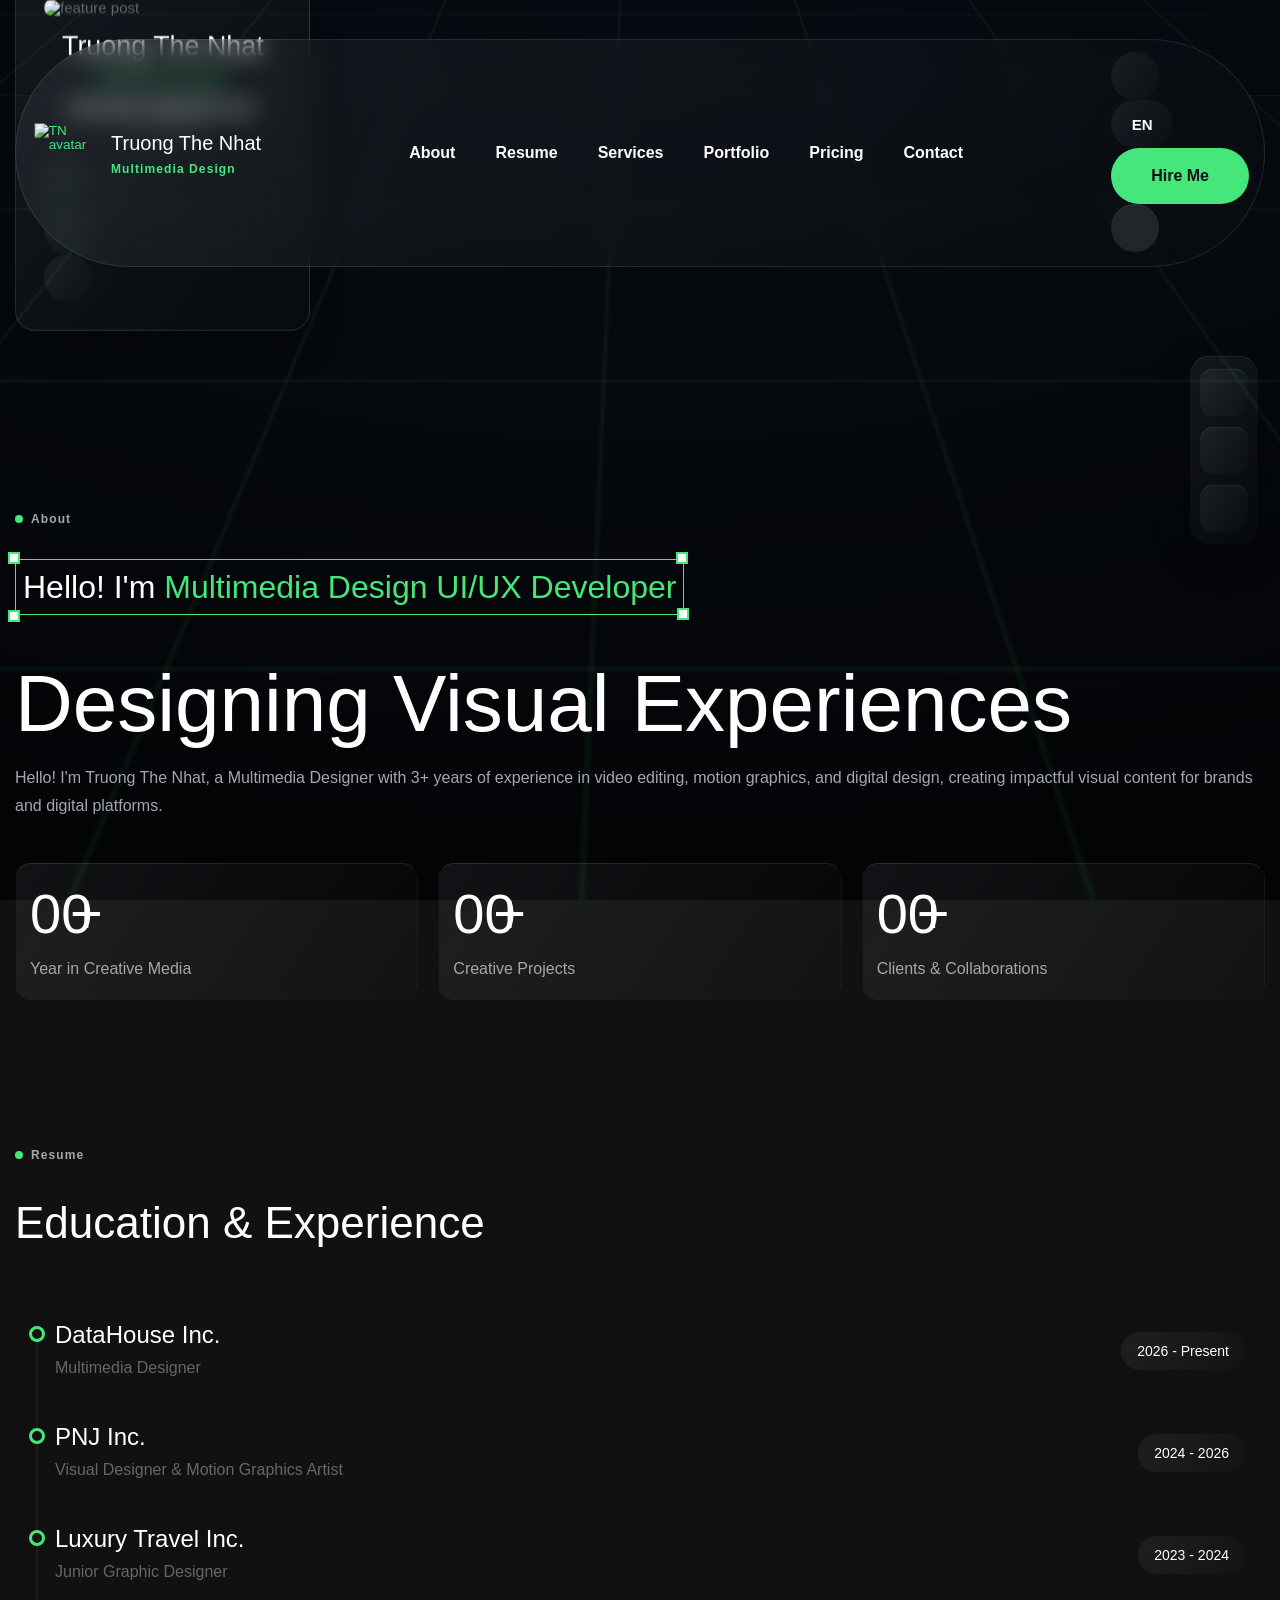
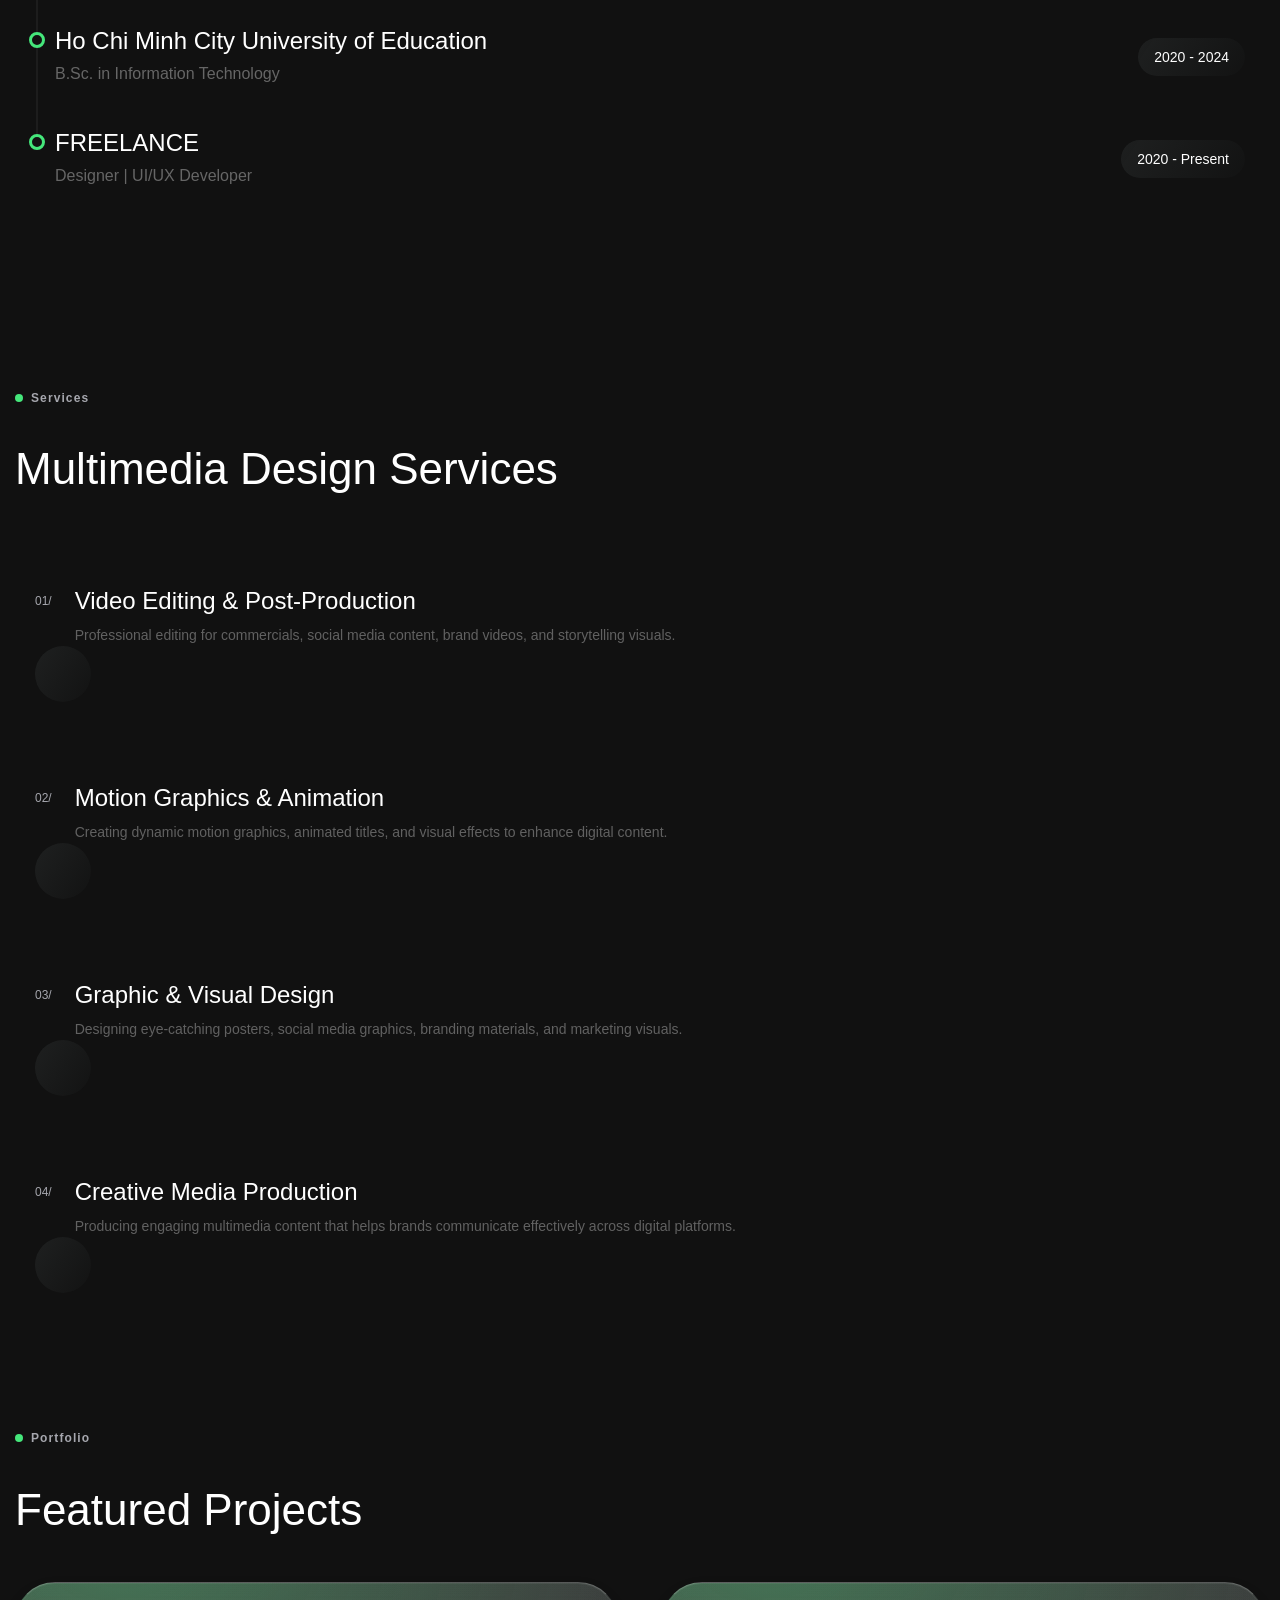
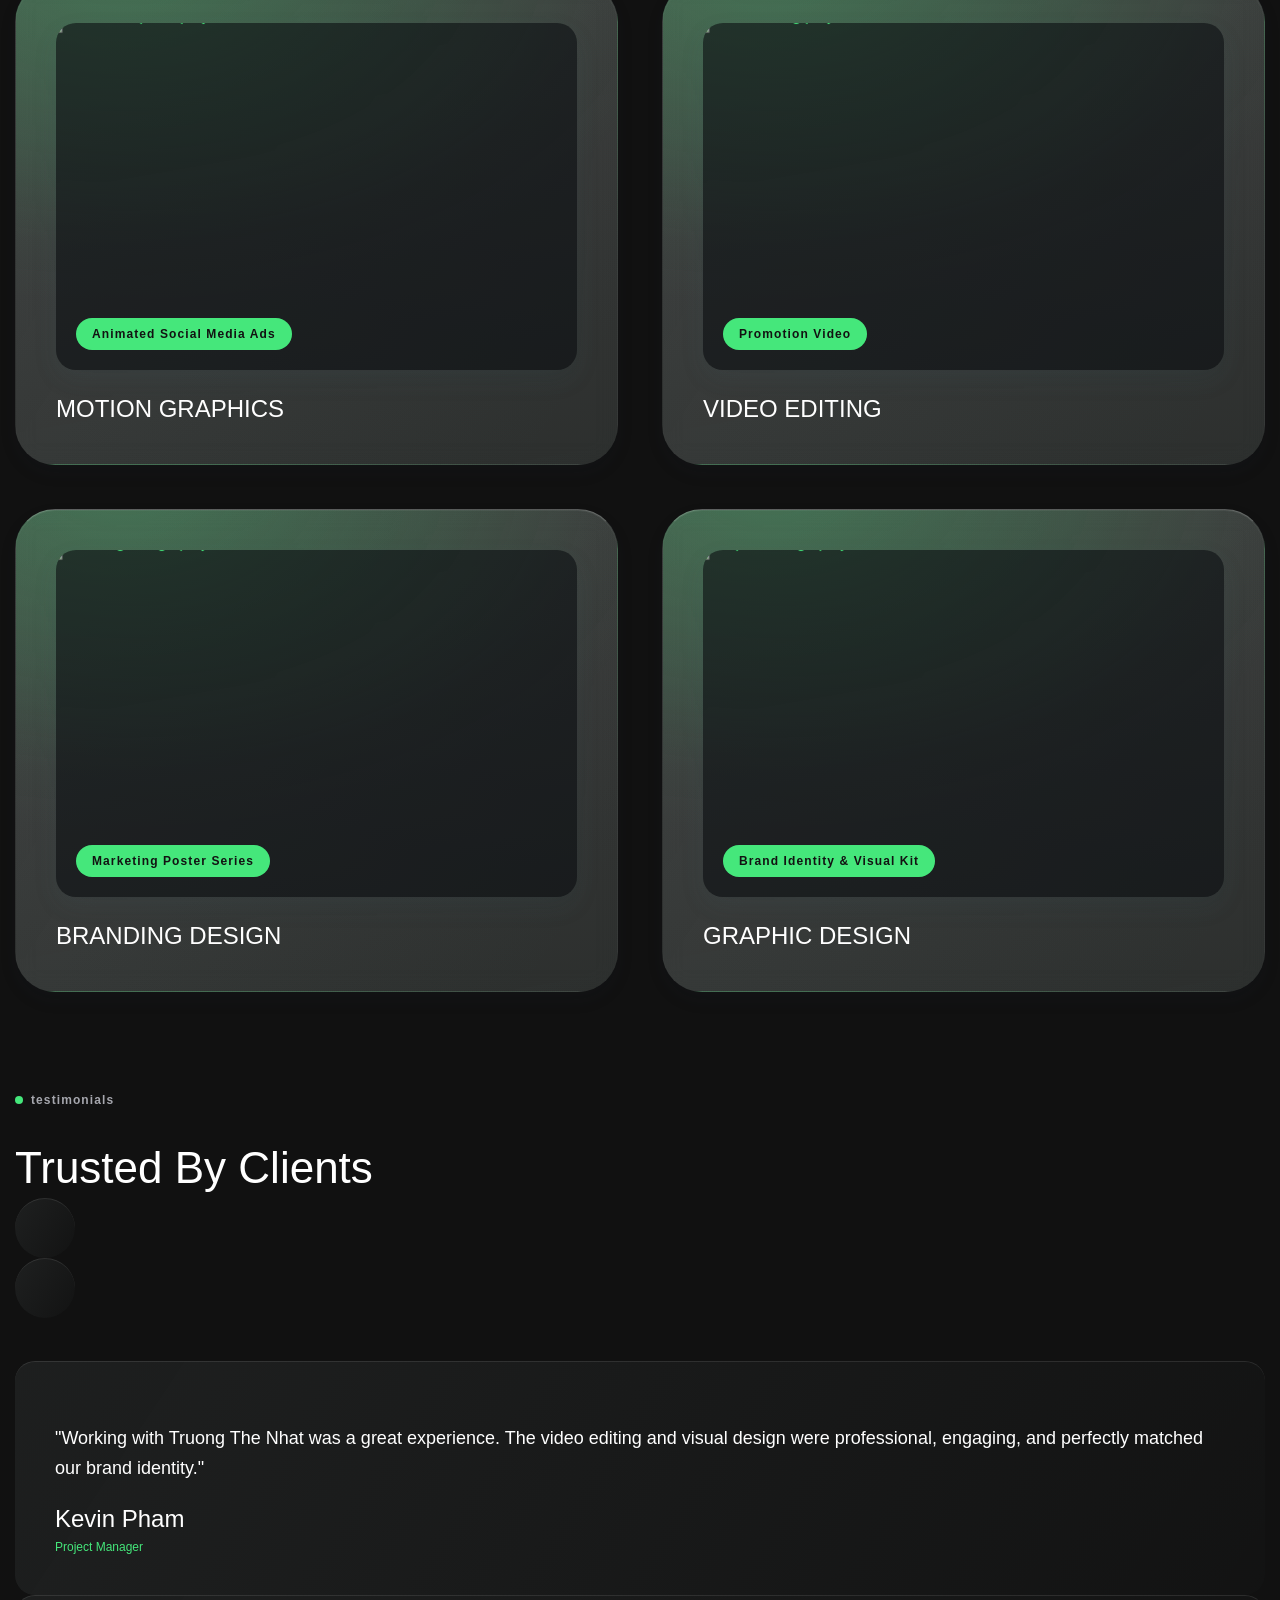
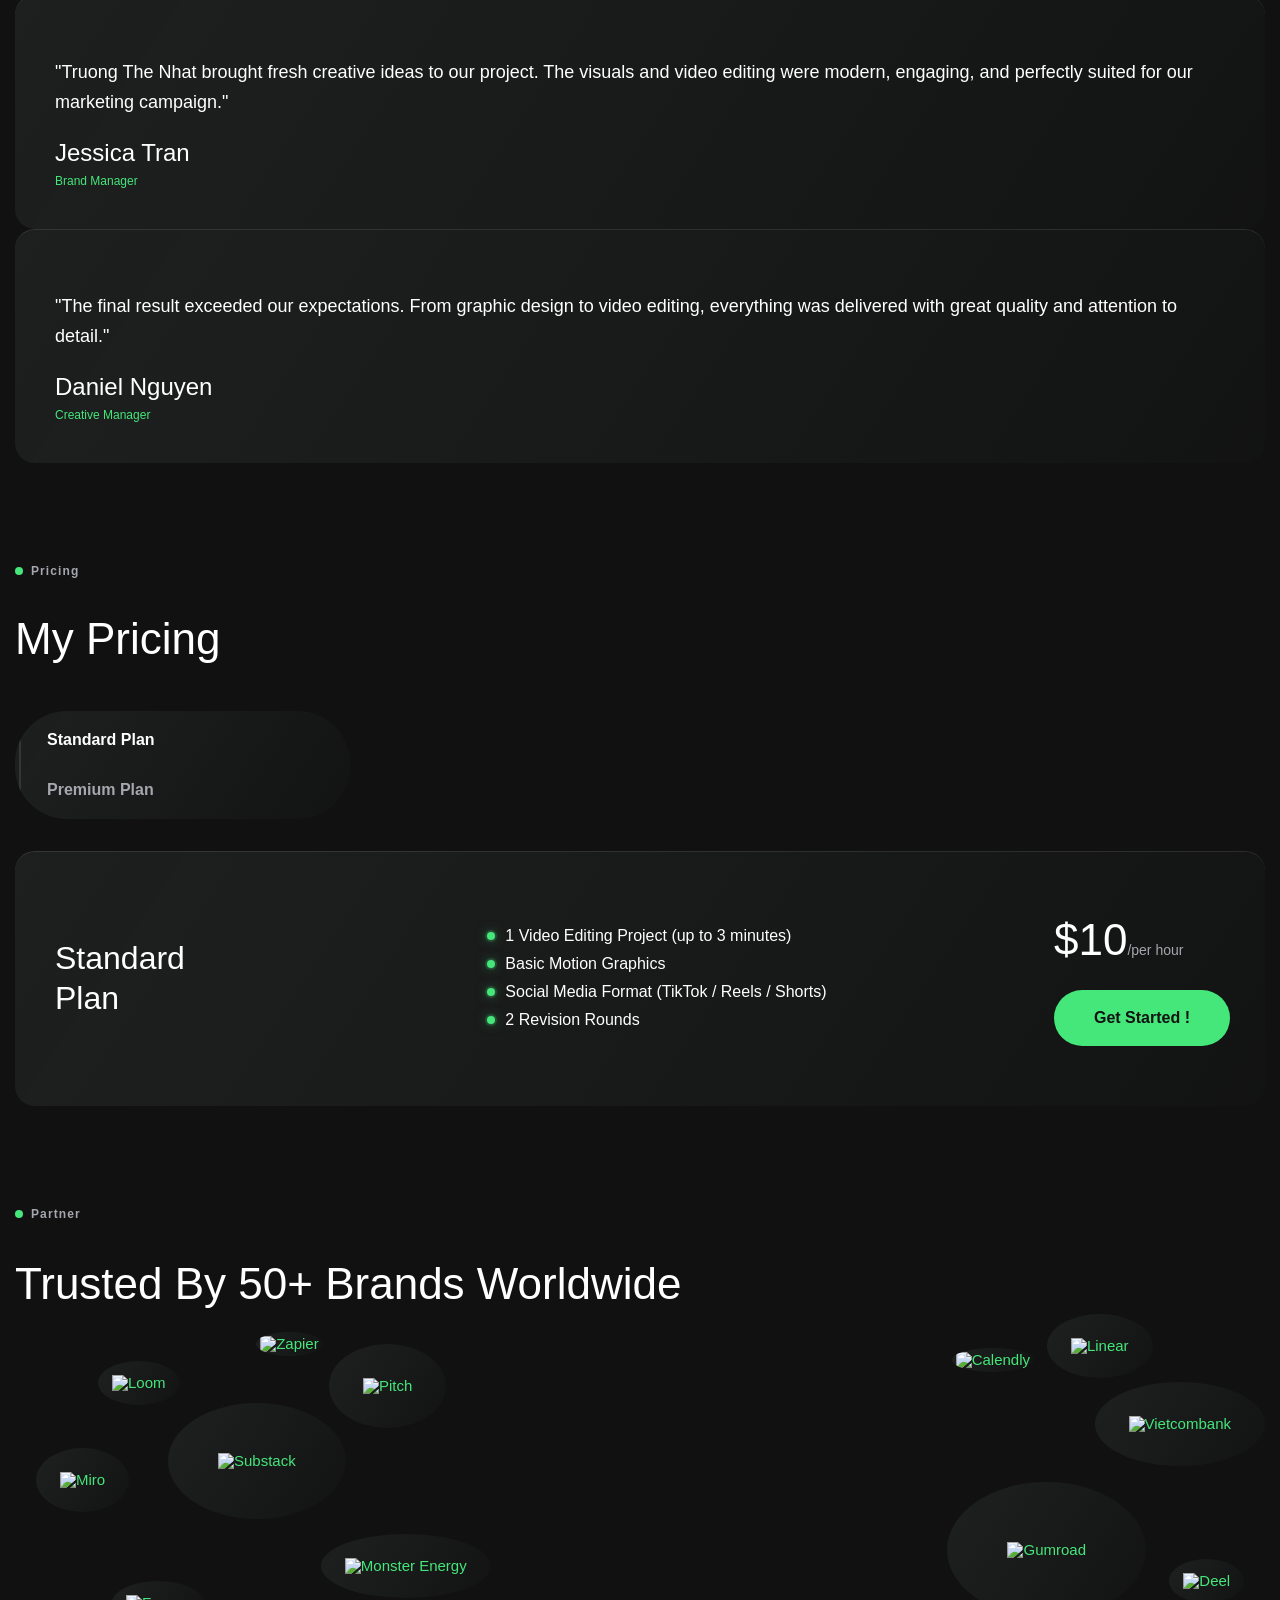
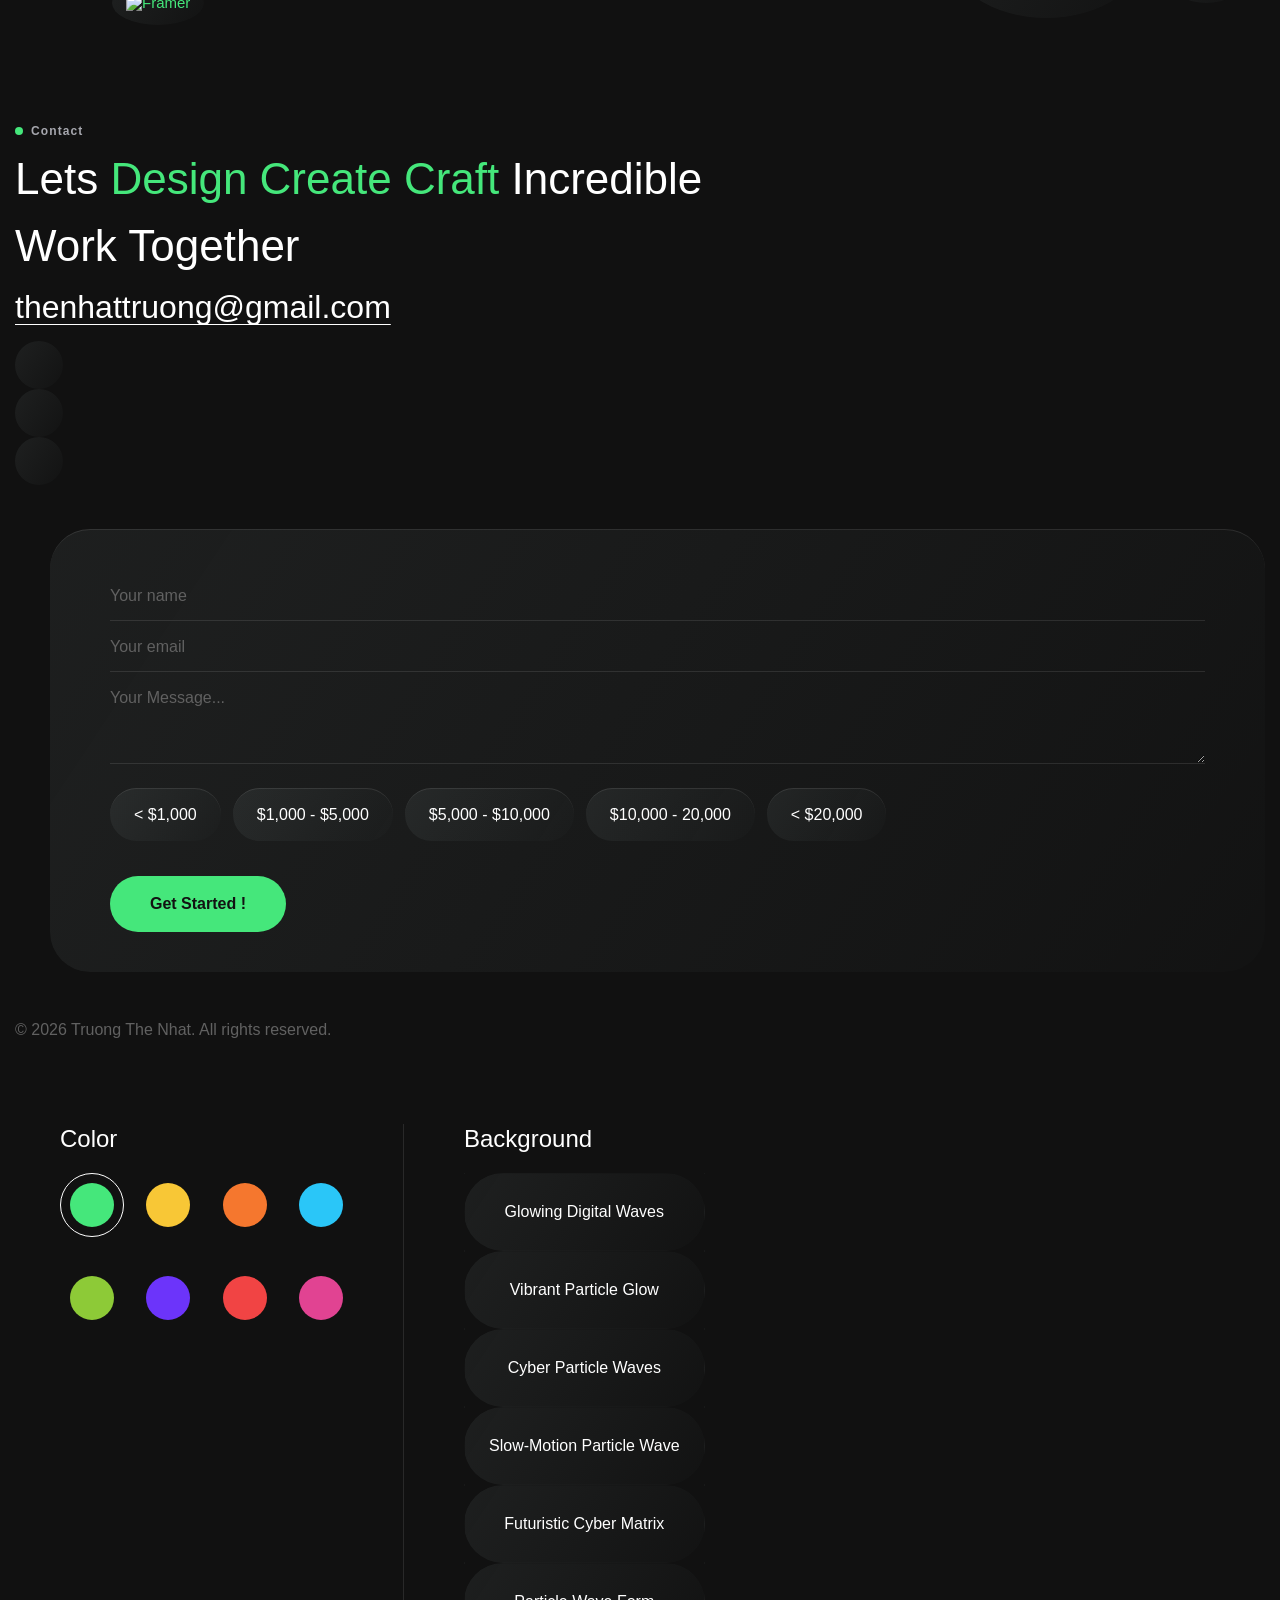
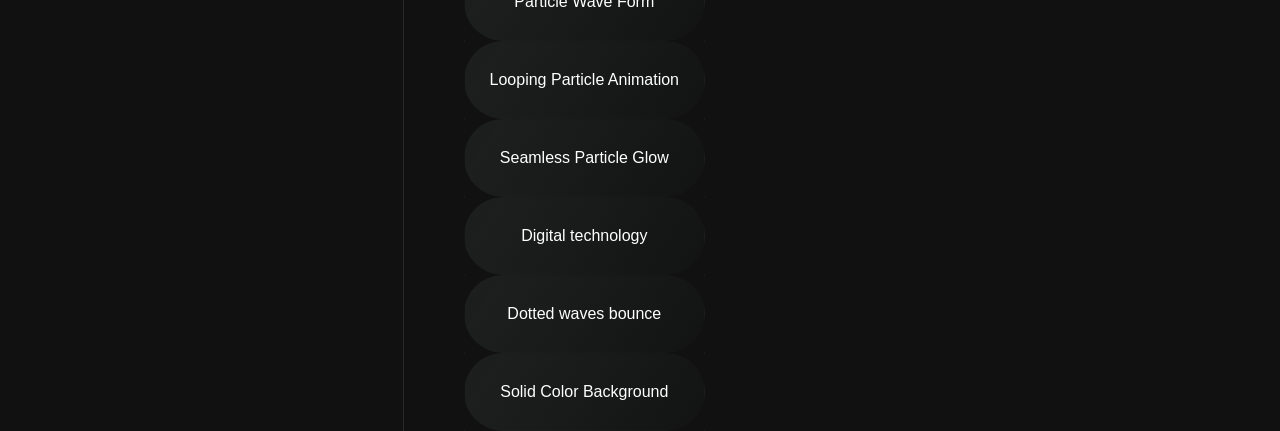
==== commit 5b287f4d: "Tweak about/resume behaviors" ====
--- a/index.html
+++ b/index.html
@@ -236,7 +236,7 @@
                         </div>
                         <div class="col-xl-8">
                             <!-- section-about -->
-                            <div id="about" class="section-about style-1 section first-section h-100vh">
+                            <div id="about" class="section-about style-1 section first-section h-100vh about-compact">
                                 <div class="heading-section mb_45">
                                     <div class="tag-heading text-uppercase text-label font-3 letter-spacing-1 mb_32">
                                         About
@@ -302,10 +302,7 @@
                                         </div>
                                     </div>
                                 </div>
-                            </div>
-                            <!-- End section-about -->
-
-                                                                                                                                            <div class="skills-marquee bs-light-mode">
+                                <div class="skills-marquee bs-light-mode skills-marquee--between skills-marquee--scroll">
                                 <div class="skills-marquee__track">
                                     <div class="skills-marquee__group">
                                         <img src="images/logo/tool-1.svg" alt="" loading="lazy" decoding="async">
@@ -361,10 +358,12 @@
                                     </div>
                                 </div>
                             </div>
+                            </div>
+                            <!-- End section-about -->
 
 
                             <!-- section-resume-->
-                            <div id="resume" class="section-resume style-1 pb-0 spacing-4 section">
+                            <div id="resume" class="section-resume style-1 pb-0 spacing-4 section resume-after-skills">
                                 <div class="heading-section mb_47">
                                     <div class="tag-heading text-uppercase text-label font-3 letter-spacing-1 mb_30">
                                         Resume
@@ -550,6 +549,23 @@
                         <h3 class="text_white fw-5  split-text effect-blur-fade">Featured Projects</h3>
                     </div>
                     <div class="tabs-content-wrap tf-grid-layout xl-col-2">
+                        <div class="portfolio-item">
+                            <a href="#project-video-modal" class="img-style js-open-project-video-modal"
+                                data-video-src="video/motion-graphics.mp4"
+                                data-video-poster="images/user/motion-graphics-cover.jpg"
+                                data-video-label="Motion Graphics video">
+                                <img decoding="async" loading="lazy" src="images/user/motion-graphics-cover.jpg"
+                                    width="582" height="388" alt="Motion Graphics project cover">
+                                <div class="tag font-3 text-label text-uppercase fw-6 letter-spacing-1">
+                                    Animated Social Media Ads
+                                </div>
+                            </a>
+                            <h5 class=" title font-4 text_white"> <a href="#project-video-modal" class="link">MOTION GRAPHICS</a>
+                            </h5>
+                            <div class="item-shape">
+                                <img src="images/item/small-comet.webp" loading="lazy" decoding="async" alt="item">
+                            </div>
+                        </div>
                         <div class="portfolio-item">
                             <a href="#project-video-modal" class="img-style js-open-project-video-modal"
                                 data-video-src="video/video-editing-marketing-results.mp4"
@@ -562,23 +578,6 @@
                                 </div>
                             </a>
                             <h5 class=" title font-4 text_white"><a href="#project-video-modal" class="link">VIDEO EDITING</a>
-                            </h5>
-                            <div class="item-shape">
-                                <img src="images/item/small-comet.webp" loading="lazy" decoding="async" alt="item">
-                            </div>
-                        </div>
-                        <div class="portfolio-item">
-                            <a href="#project-video-modal" class="img-style js-open-project-video-modal"
-                                data-video-src="video/motion-graphics.mp4"
-                                data-video-poster="images/user/motion-graphics-cover.jpg"
-                                data-video-label="Motion Graphics video">
-                                <img decoding="async" loading="lazy" src="images/user/motion-graphics-cover.jpg"
-                                    width="582" height="388" alt="Motion Graphics project cover">
-                                <div class="tag font-3 text-label text-uppercase fw-6 letter-spacing-1">
-                                    Animated Social Media Ads
-                                </div>
-                            </a>
-                            <h5 class=" title font-4 text_white"> <a href="#project-video-modal" class="link">MOTION GRAPHICS</a>
                             </h5>
                             <div class="item-shape">
                                 <img src="images/item/small-comet.webp" loading="lazy" decoding="async" alt="item">
@@ -997,7 +996,7 @@
                             </form>
                         </div>
                     </div>
-                    <p class="font-3 text_secondary-color text-center">� 2026 Truong The Nhat. All rights reserved.</p>
+                    <p class="font-3 text_secondary-color text-center">&copy; 2026 Truong The Nhat. All rights reserved.</p>
                 </div>
                 <!-- End section-contact -->
 
--- a/css/styles.css
+++ b/css/styles.css
@@ -1489,6 +1489,12 @@
   opacity: 0;
   visibility: hidden;
 }
+body.about-only .main-content .section:not(.first-section),
+body.about-only .quick-contact-floating {
+  opacity: 0;
+  visibility: hidden;
+  pointer-events: none;
+}
 body.intro-locked .intro-center-title {
   z-index: 1301;
 }
@@ -6783,10 +6789,36 @@
 }
 
 /* Skill marquee */
+.main-content.style-fullwidth {
+  --skills-fixed-gap: 50px;
+}
+.main-content.style-fullwidth .section-about.about-compact {
+  min-height: auto;
+  height: auto;
+  justify-content: flex-start;
+}
+.main-content.style-fullwidth .section-about.first-section .wrap-counter {
+  margin-bottom: var(--skills-fixed-gap);
+}
+.skills-marquee.skills-marquee--scroll {
+  opacity: 0;
+  visibility: hidden;
+  max-height: 160px;
+  overflow: hidden;
+  transform: translateY(12px);
+  transition: opacity 0.4s ease, transform 0.4s ease;
+  pointer-events: none;
+}
+.skills-marquee.skills-marquee--scroll.is-visible {
+  opacity: 1;
+  visibility: visible;
+  transform: translateY(0);
+  pointer-events: auto;
+}
 .skills-marquee {
   --marquee-gap: 40px;
   --marquee-duration: 36s;
-  --marquee-logo-height: 30px;
+  --marquee-logo-height: 35px;
   position: relative;
   overflow-x: hidden;
   overflow-y: visible;
@@ -6836,24 +6868,44 @@
   }
 }
 @media (max-width: 767px) {
+  .main-content.style-fullwidth .section-about.about-compact {
+    padding-bottom: 0;
+  }
   .skills-marquee {
     --marquee-gap: 24px;
     --marquee-duration: 30s;
-    --marquee-logo-height: 24px;
+    --marquee-logo-height: 32px;
     margin: 20px auto 30px;
-  }
-}
-@media (min-width: 1441px) {
-  .skills-marquee {
-    width: calc(100% - 80px);
-    max-width: calc(100% - 80px);
-    margin-left: 80px;
-    margin-right: 0;
   }
 }
 @media (prefers-reduced-motion: reduce) {
   .skills-marquee__track {
     animation: none;
+  }
+}
+.main-content.style-fullwidth .skills-marquee.skills-marquee--between {
+  margin: 0 auto;
+}
+.section-resume.resume-after-skills {
+  padding-top: var(--skills-fixed-gap);
+}
+
+/* Resume reveal */
+.section-resume.resume-fade {
+  opacity: 0;
+  transform: translateY(16px);
+  transition: opacity 0.6s ease, transform 0.6s ease;
+  will-change: opacity, transform;
+}
+.section-resume.resume-fade.is-visible {
+  opacity: 1;
+  transform: translateY(0);
+}
+@media (prefers-reduced-motion: reduce) {
+  .section-resume.resume-fade {
+    opacity: 1;
+    transform: none;
+    transition: none;
   }
 }
 
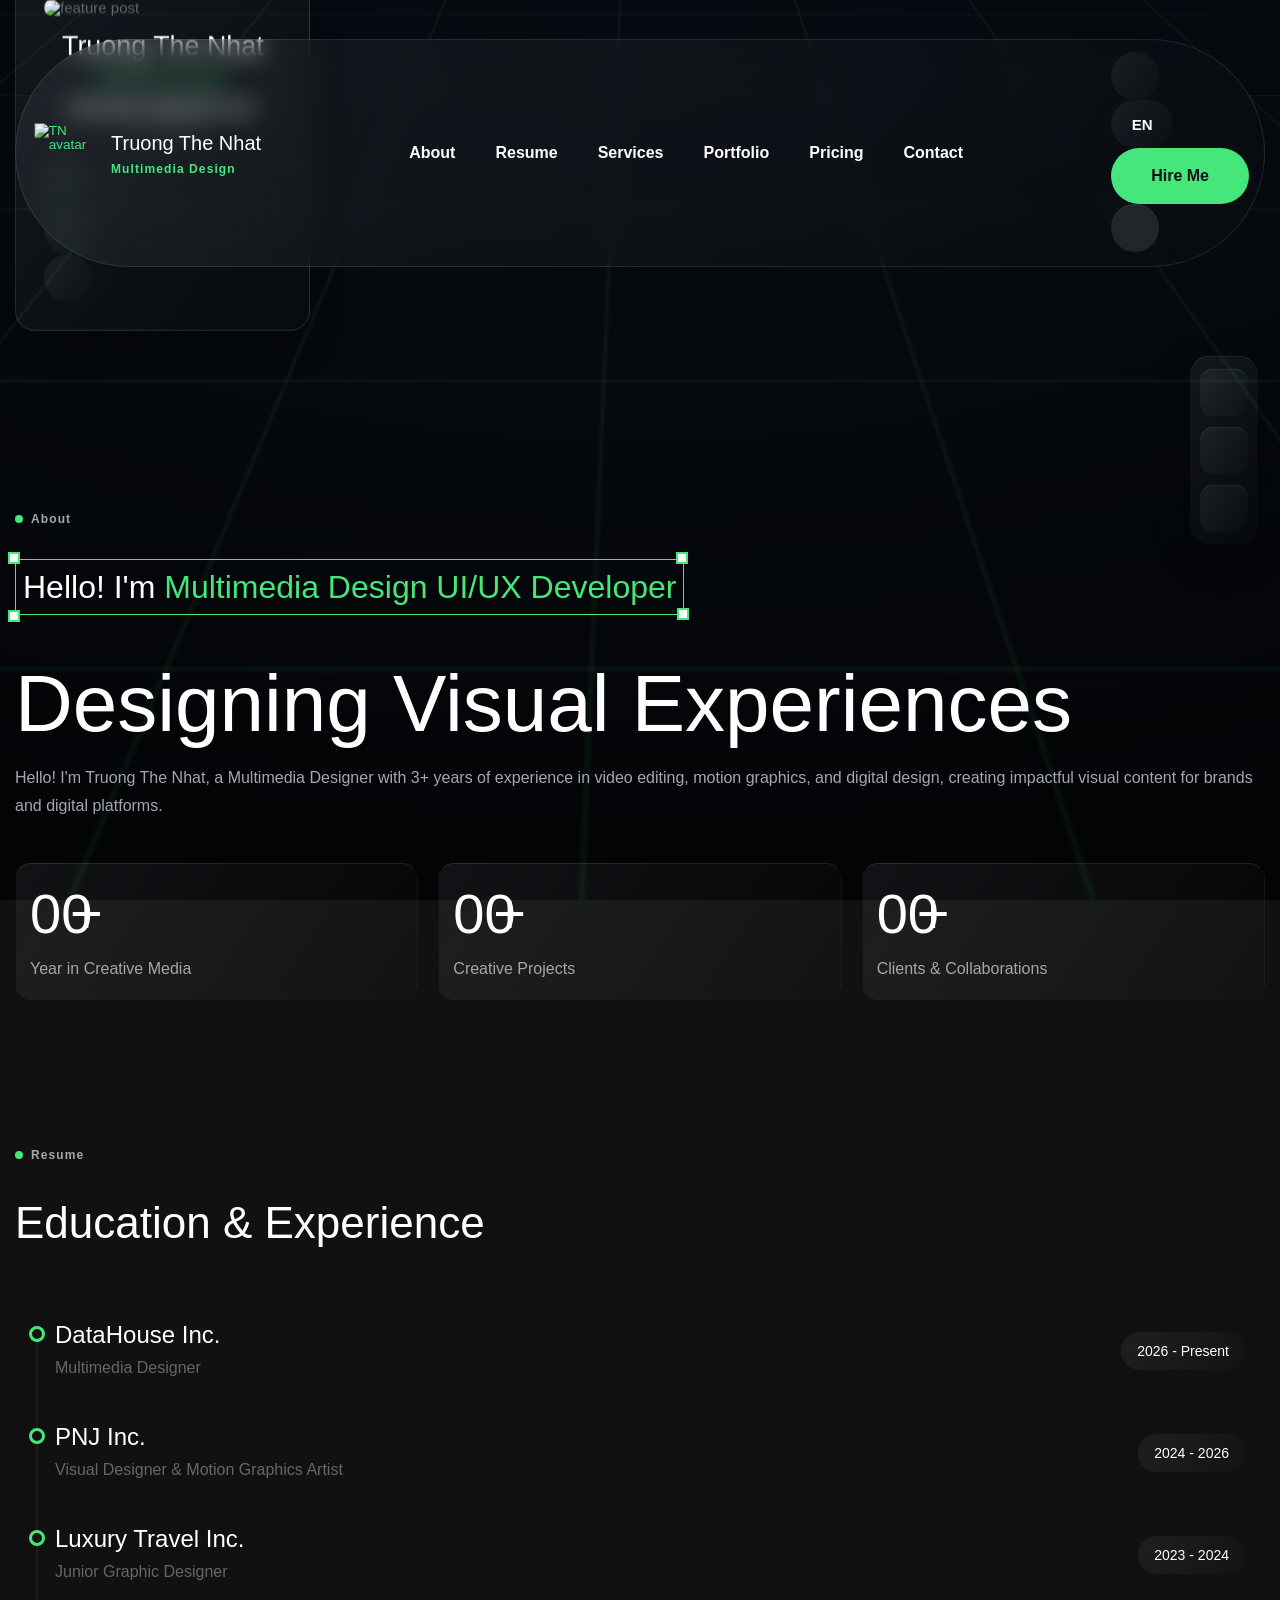
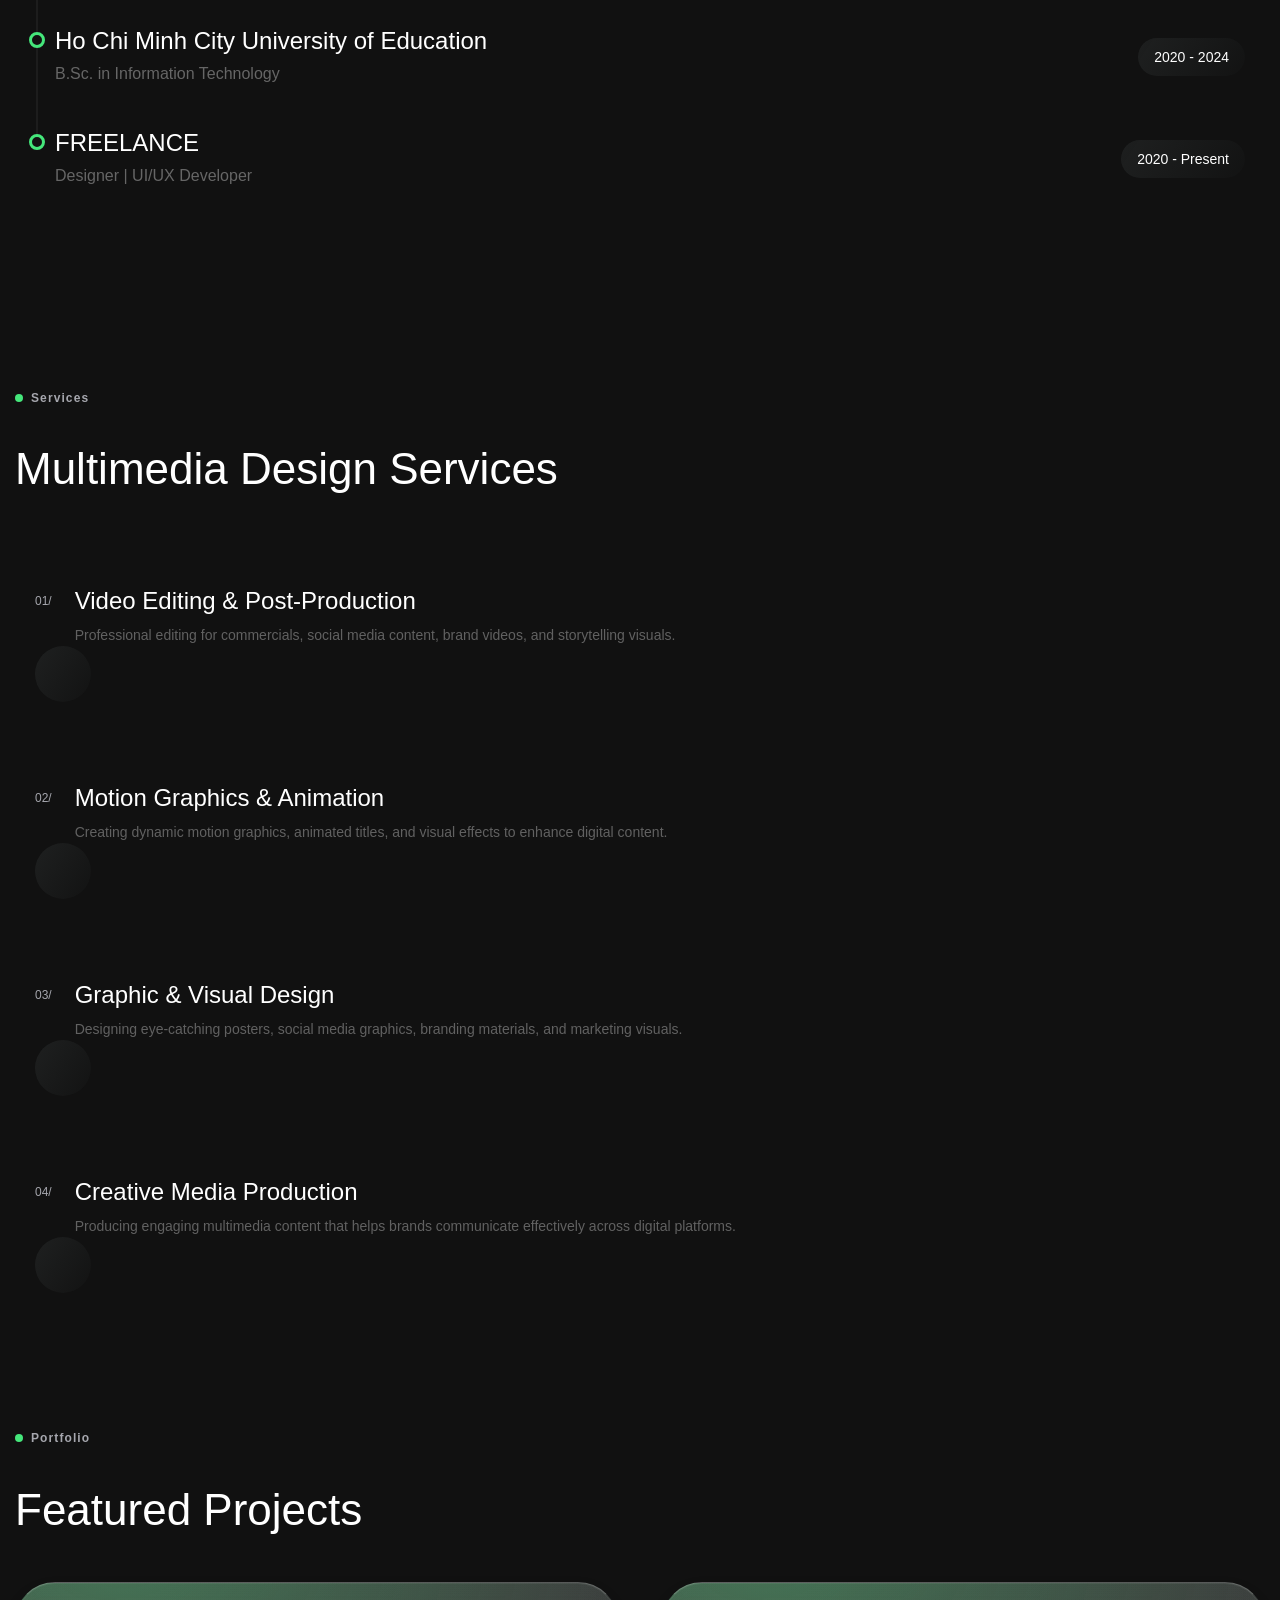
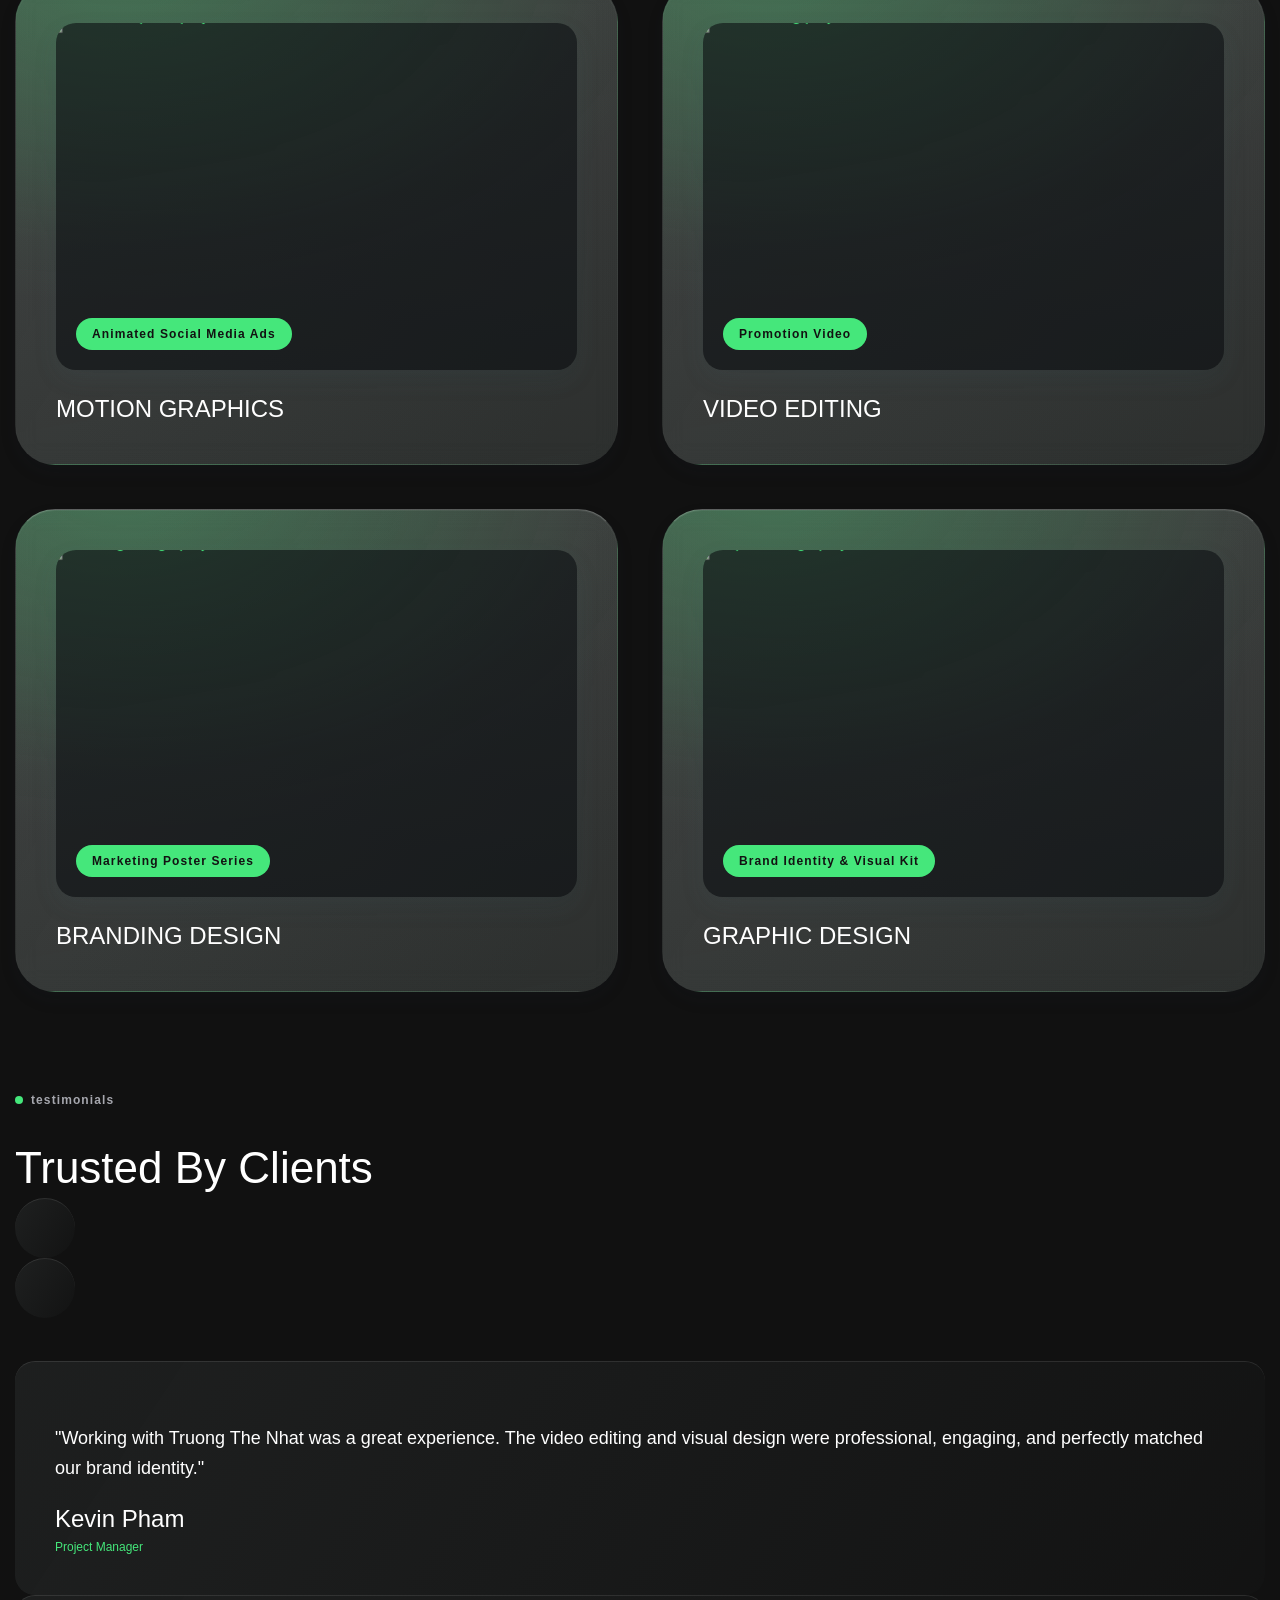
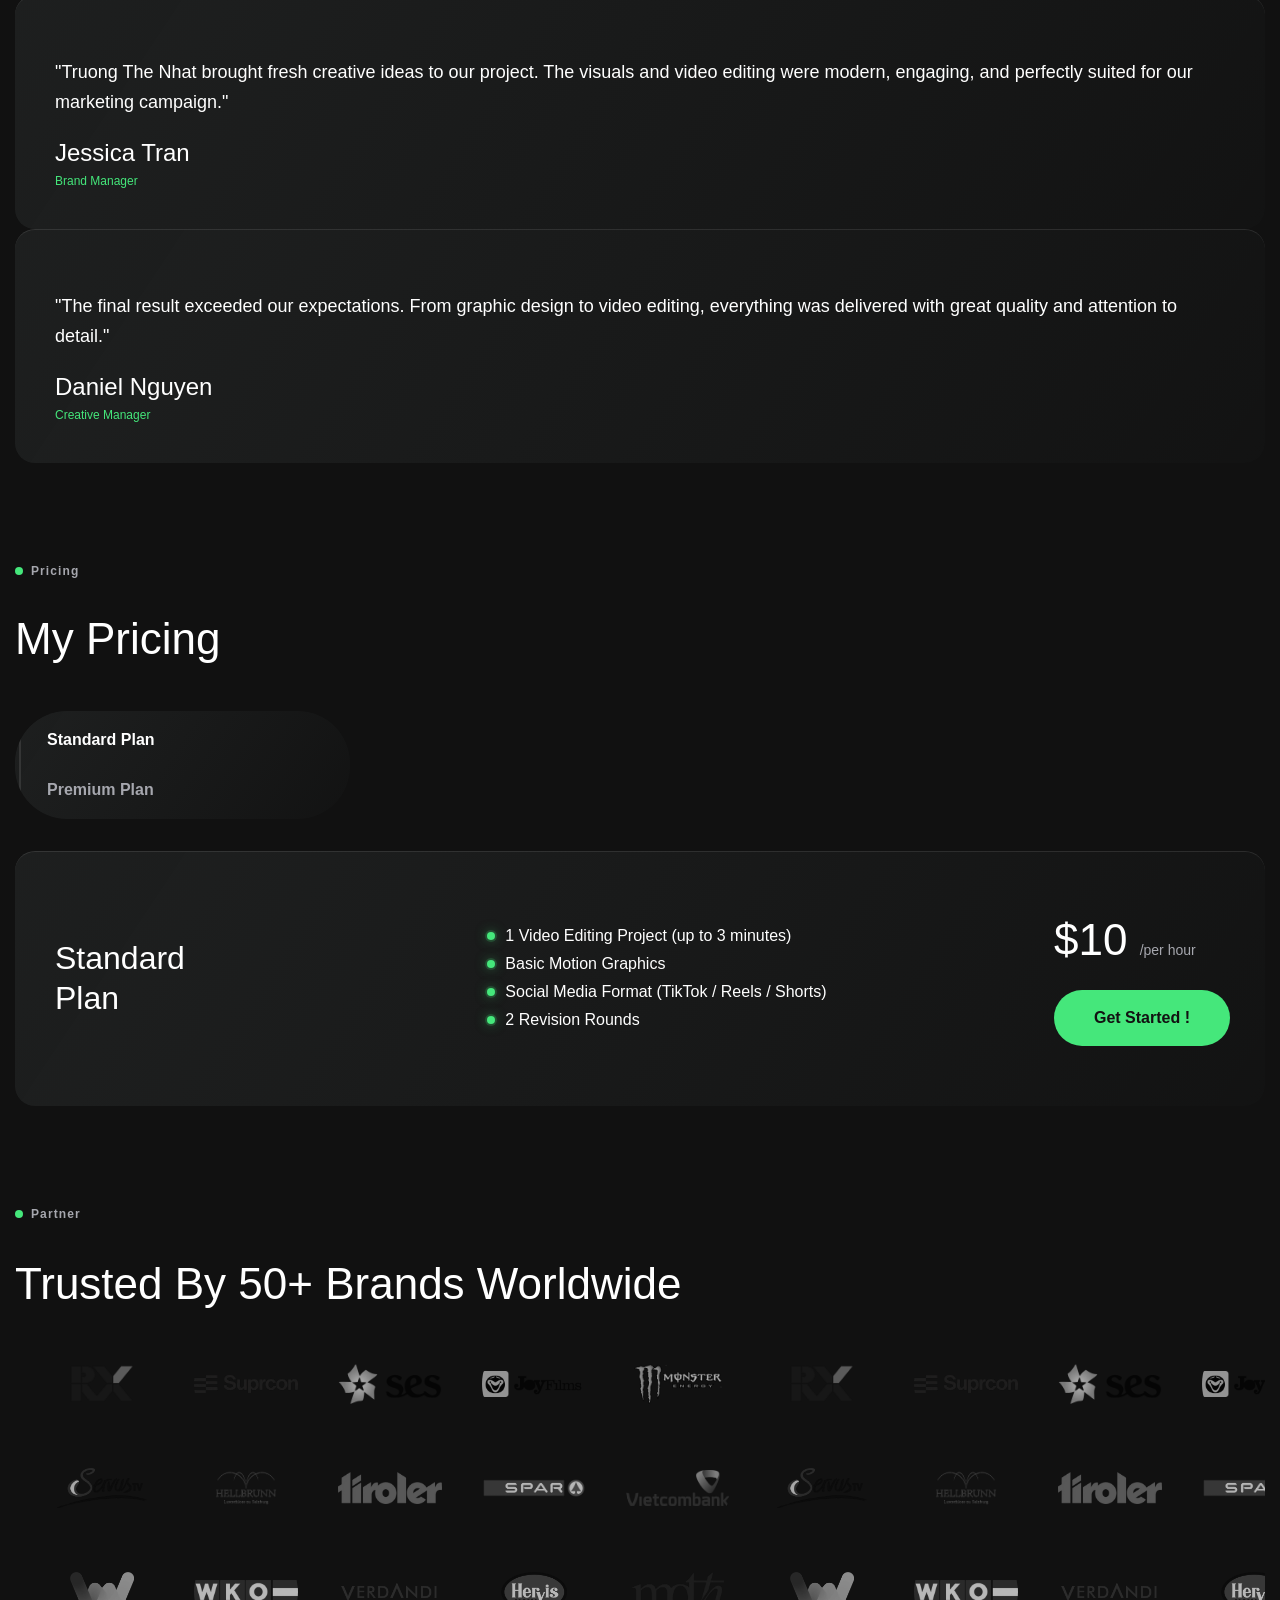
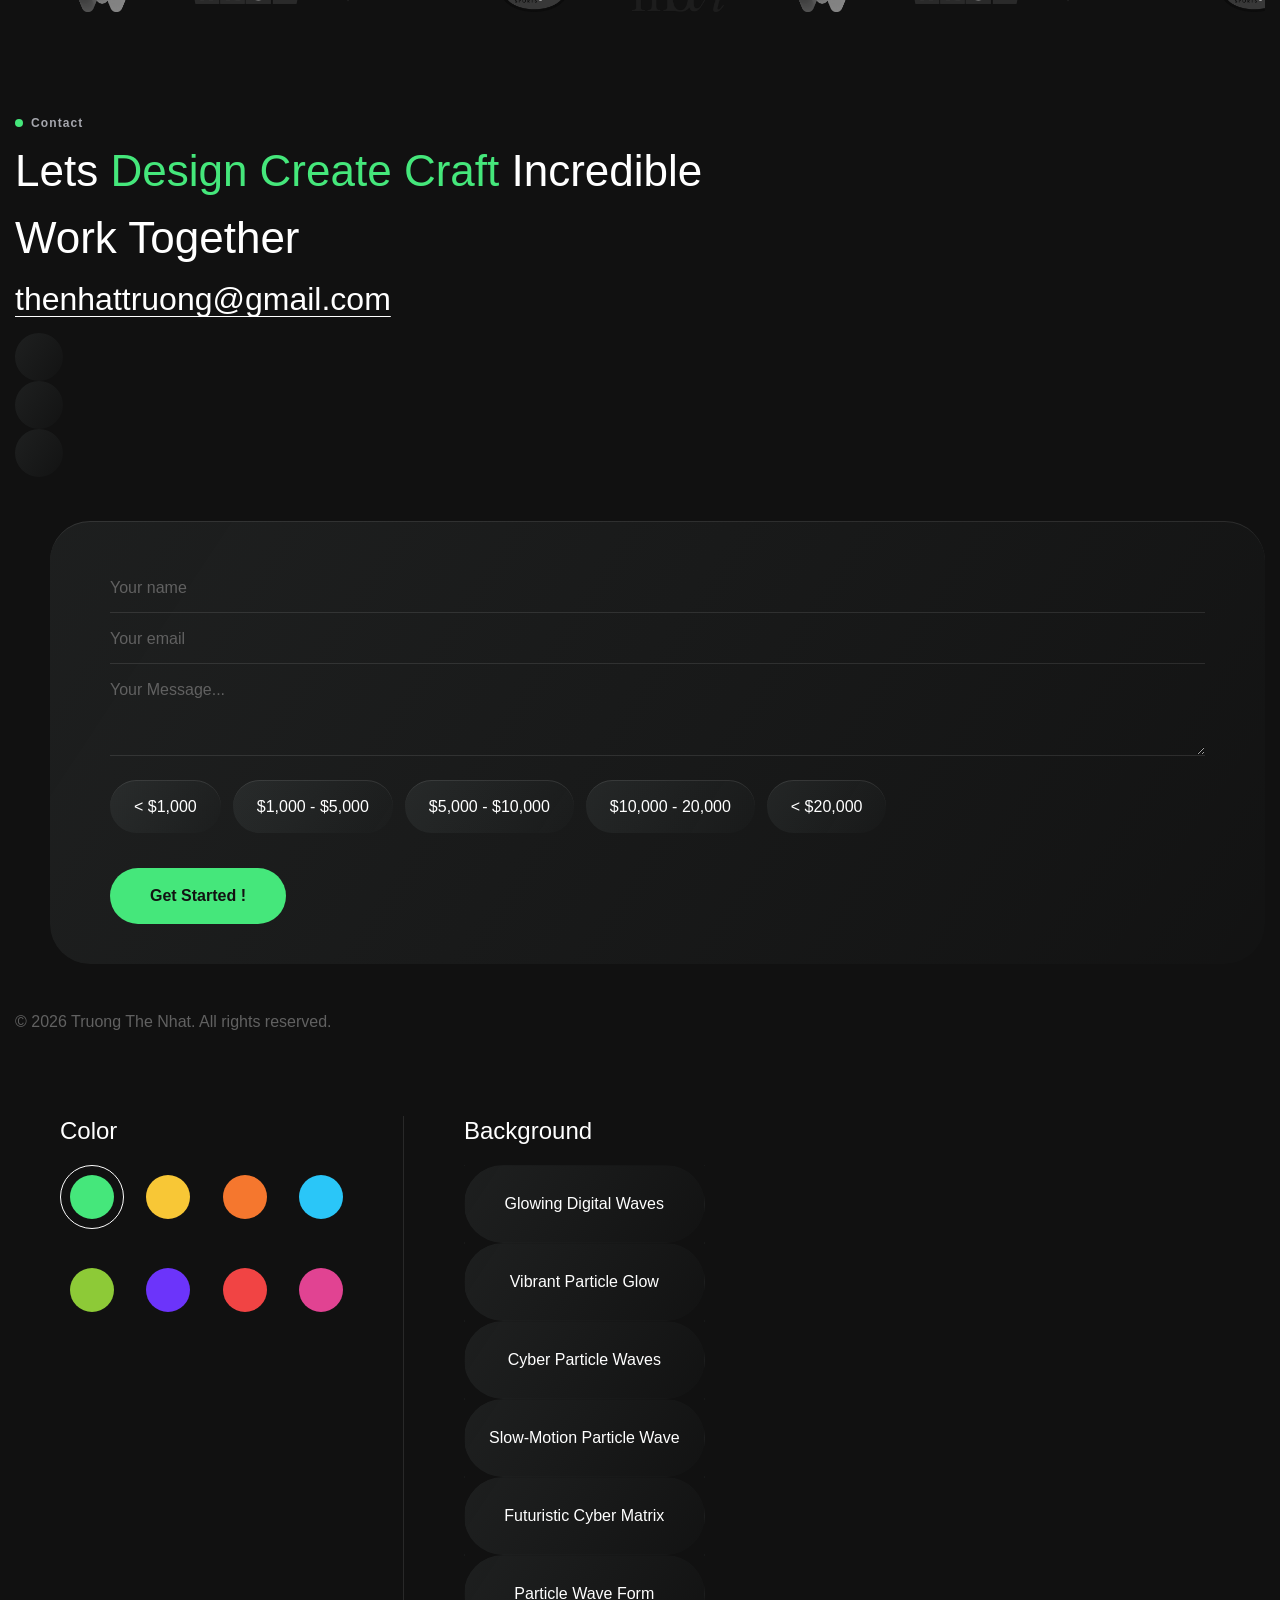
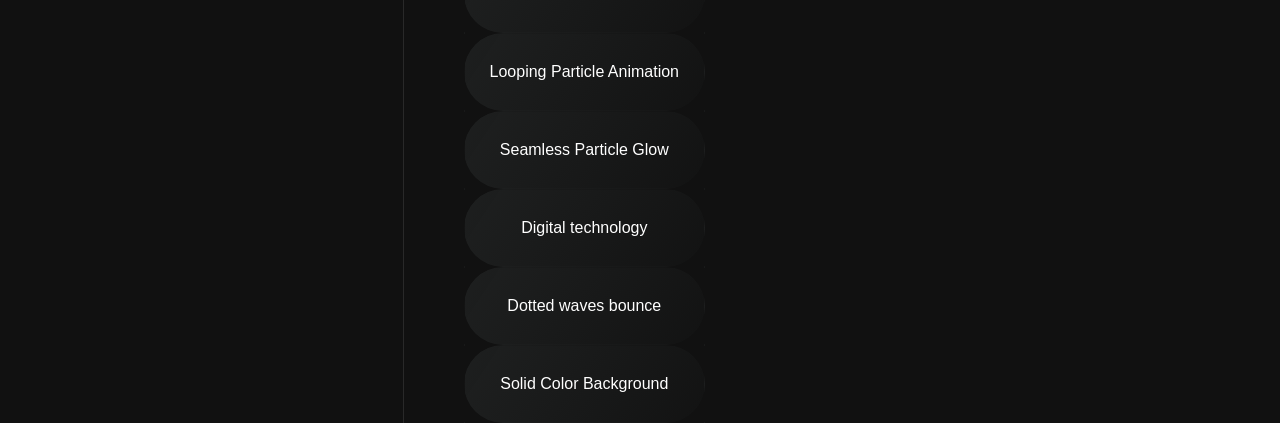
==== commit c3991fe9: "Update partner marquee logos and links" ====
--- a/index.html
+++ b/index.html
@@ -1,1251 +1,1674 @@
-﻿<!DOCTYPE html>
+<!DOCTYPE html>
 <!--[if IE 8]><html class="ie" xmlns="http://www.w3.org/1999/xhtml" xml:lang="en-US" lang="en-US"> <![endif]-->
 <!--[if (gte IE 9)|!(IE)]><!-->
-<html xmlns="http://www.w3.org/1999/xhtml" xml:lang="en-US" lang="en-US">
-<!--<![endif]-->
-
-<head>
-    <!-- Basic Page Needs -->
-    <meta charset="utf-8">
-    <!--[if IE ]><meta http-equiv="X-UA-Compatible" content="IE=edge,chrome=1"/><![endif]-->
-    <title>Truong The Nhat - Portfolio</title>
-    <meta name="description"
-        content="Portfolio of Truong The Nhat, a multimedia designer focused on graphic design, branding, video editing, and motion graphics.">
-    <meta name="robots" content="index, follow">
-    <meta name="theme-color" content="#0d1017">
-    <link rel="canonical" href="https://thenhattruong.com/">
-    <meta property="og:type" content="website">
-    <meta property="og:title" content="Truong The Nhat - Portfolio">
-    <meta property="og:description"
-        content="Portfolio of Truong The Nhat, a multimedia designer focused on graphic design, branding, video editing, and motion graphics.">
-    <meta property="og:url" content="https://thenhattruong.com/">
-    <meta property="og:site_name" content="Truong The Nhat">
-    <meta property="og:image" content="https://thenhattruong.com/images/user/avatar-2-custom.png">
-    <meta name="twitter:card" content="summary_large_image">
-    <meta name="twitter:title" content="Truong The Nhat - Portfolio">
-    <meta name="twitter:description"
-        content="Portfolio of Truong The Nhat, a multimedia designer focused on graphic design, branding, video editing, and motion graphics.">
-    <meta name="twitter:image" content="https://thenhattruong.com/images/user/avatar-2-custom.png">
-
-    <meta name="author" content="themesflat.com">
-
-    <!-- Mobile Specific Metas -->
-    <meta name="viewport" content="width=device-width, initial-scale=1, maximum-scale=1">
-
-    <!-- Theme Style -->
-    <link rel="stylesheet" type="text/css" href="css/bootstrap.css">
-    <link rel="stylesheet" type="text/css" href="css/odometer.min.css">
-    <link rel="stylesheet" type="text/css" href="css/swiper-bundle.min.css">
-    <link rel="stylesheet" type="text/css" href="css/animateText.css">
-    <link rel="stylesheet" type="text/css" href="css/jquery.fancybox.min.css">
-    <link rel="stylesheet" type="text/css" href="css/styles.css?v=20260309-12">
-
-    <!-- Font -->
-    <link rel="stylesheet" href="font/fonts.css">
-
-    <!-- Icon -->
-    <link rel="stylesheet" type="text/css" href="icons/icomoon/style.css">
-
-    <!-- Favicon and Touch Icons -->
-    <link rel="icon" type="image/png" href="images/logo/logo-web.png?v=20260309-2">
-    <link rel="shortcut icon" href="images/logo/logo-web.png?v=20260309-2">
-    <link rel="apple-touch-icon" href="images/logo/logo-web.png?v=20260309-2">
-</head>
-
-<body data-language="en">
-    <!-- wrapper -->
-    <div id="wrapper" class="counter-scroll bg_dark">
-
-        <div class="body-overlay video-overlay d-block">
-            <div class="bg-shape">
-                <video class="bg-video" autoplay muted loop playsinline preload="auto">
-                    <source src="video/Particles-Slowly-Moving-In-Cyberspace.mp4" type="video/mp4">
-                </video>
-            </div>
-        </div>
-
-
-        <header class="header">
-            <div class="tf-container">
-                <div class="header-sidebar style-1">
-                    <div class="box">
-                        <div class="avatar avatar-no-ring">
-                            <a href="#about" class="nav_link avatar-link" aria-label="Go to About section">
-                                <img src="images/user/avatar-2-custom.png" width="68" height="68" alt="TN avatar">
-                            </a>
-                        </div>
-                        <div class="info">
-                            <h6 class="font-4 mb_4">Truong The Nhat</h6>
-                            <div class="text-label text-uppercase fw-6 text_primary-color font-3  letter-spacing-1">
-                                Multimedia Design</div>
-                        </div>
-                    </div>
-                    <ul class="nav-menu style-1 xl-hide">
-                        <li class="text-menu text_white has-child">
-                            <a href="#" class="nav_link toggle splitting link link-no-action text-button font-3 fw-6">
-                                <span class="text" data-splitting data-i18n="menu.demos">Demos</span>
-                                <span class="text" data-splitting data-i18n="menu.demos">Demos</span>
-                            </a>
-                            <ul class="submenu">
-                                <li class="active"><a href="index.html" data-i18n="menu.home_default">Home Default</a></li>
-                            </ul>
-                        </li>
-                        <li class="text-menu text_white">
-                            <a href="#about" class="nav_link toggle splitting link link-no-action text-button font-3 fw-6">
-                                <span class="text" data-splitting data-i18n="menu.about">About</span>
-                                <span class="text" data-splitting data-i18n="menu.about">About</span>
-                            </a>
-                        </li>
-                        <li class="text-menu text_white">
-                            <a href="#resume" class="nav_link toggle splitting link link-no-action text-button font-3 fw-6">
-                                <span class="text" data-splitting data-i18n="menu.resume">Resume</span>
-                                <span class="text" data-splitting data-i18n="menu.resume">Resume</span>
-                            </a>
-                        </li>
-                        <li class="text-menu text_white">
-                            <a href="#services"
-                                class="nav_link toggle splitting link link-no-action text-button font-3 fw-6">
-                                <span class="text" data-splitting data-i18n="menu.services">Services</span>
-                                <span class="text" data-splitting data-i18n="menu.services">Services</span>
-                            </a>
-                        </li>
-                        <li class="text-menu text_white">
-                            <a href="#portfolio"
-                                class="nav_link toggle splitting link link-no-action text-button font-3 fw-6">
-                                <span class="text" data-splitting data-i18n="menu.portfolio">Portfolio</span>
-                                <span class="text" data-splitting data-i18n="menu.portfolio">Portfolio</span>
-                            </a>
-                        </li>
-                        <li class="text-menu text_white">
-                            <a href="#pricing"
-                                class="nav_link toggle splitting link link-no-action text-button font-3 fw-6">
-                                <span class="text" data-splitting data-i18n="menu.pricing">Pricing</span>
-                                <span class="text" data-splitting data-i18n="menu.pricing">Pricing</span>
-                            </a>
-                        </li>
-                        <li class="text-menu text_white">
-                            <a href="#contact"
-                                class="nav_link toggle splitting link link-no-action text-button font-3 fw-6">
-                                <span class="text" data-splitting data-i18n="menu.contact">Contact</span>
-                                <span class="text" data-splitting data-i18n="menu.contact">Contact</span>
-                            </a>
-                        </li>
-                    </ul>
-                    <div class="d-flex gap_12 align-items-center">
-                        <div class="toggle-switch-mode header-mode-toggle"><i class="icon-Sun"></i></div>
-                        <button type="button" class="lang-switch-mode header-lang-toggle font-3 fw-6"
-                            aria-label="Switch language">EN</button>
-                        <a href="#contact" class="tf-btn style-1 animate-hover-btn sm-hide js-open-contact-modal">
-                            <span data-i18n="cta.hire_me">
-                                Hire Me
-                            </span>
-                        </a>
-                        <a class="menu-button show-menu-mobile  d-xl-none link-no-action" data-target="#menu-2" href="#"><i
-                                class="icon-CirclesFour"></i></a>
-                    </div>
-                </div>
-                <div class="popup-menu-mobile" id="menu-2">
-                    <ul class="nav-menu style-3 ">
-                        <li class="menu-item menu-item-has-children-mobile active">
-                            <a href="#dropdown-menu-one" class="item-menu-mobile collapsed text-button font-3 fw-6"
-                                data-bs-toggle="collapse" aria-expanded="true" aria-controls="dropdown-menu-one"
-                                data-i18n="menu.demos">
-                                Demos
-                            </a>
-                            <div id="dropdown-menu-one" class="collapse" data-bs-parent="#menu-mobile-menu">
-                                <ul class="sub-mobile">
-                                    <li class="active"><a href="index.html" data-i18n="menu.home_default">Home Default</a></li>
-                                </ul>
-                            </div>
-                        </li>
-                        <li class="text-menu text_white">
-                            <a href="#about" class="nav_link toggle splitting link link-no-action text-button font-3 fw-6">
-                                <span class="text" data-splitting data-i18n="menu.about">About</span>
-                                <span class="text" data-splitting data-i18n="menu.about">About</span>
-                            </a>
-                        </li>
-                        <li class="text-menu text_white">
-                            <a href="#resume" class="nav_link toggle splitting link link-no-action text-button font-3 fw-6">
-                                <span class="text" data-splitting data-i18n="menu.resume">Resume</span>
-                                <span class="text" data-splitting data-i18n="menu.resume">Resume</span>
-                            </a>
-                        </li>
-                        <li class="text-menu text_white">
-                            <a href="#services"
-                                class="nav_link toggle splitting link link-no-action text-button font-3 fw-6">
-                                <span class="text" data-splitting data-i18n="menu.services">Services</span>
-                                <span class="text" data-splitting data-i18n="menu.services">Services</span>
-                            </a>
-                        </li>
-                        <li class="text-menu text_white">
-                            <a href="#portfolio"
-                                class="nav_link toggle splitting link link-no-action text-button font-3 fw-6">
-                                <span class="text" data-splitting data-i18n="menu.portfolio">Portfolio</span>
-                                <span class="text" data-splitting data-i18n="menu.portfolio">Portfolio</span>
-                            </a>
-                        </li>
-                        <li class="text-menu text_white">
-                            <a href="#pricing"
-                                class="nav_link toggle splitting link link-no-action text-button font-3 fw-6">
-                                <span class="text" data-splitting data-i18n="menu.pricing">Pricing</span>
-                                <span class="text" data-splitting data-i18n="menu.pricing">Pricing</span>
-                            </a>
-                        </li>
-                        <li class="text-menu text_white">
-                            <a href="#contact"
-                                class="nav_link toggle splitting link link-no-action text-button font-3 fw-6">
-                                <span class="text" data-splitting data-i18n="menu.contact">Contact</span>
-                                <span class="text" data-splitting data-i18n="menu.contact">Contact</span>
-                            </a>
-                        </li>
-                    </ul>
-                </div>
-            </div>
-        </header>
-
-        <div class="main-content style-fullwidth section-onepage">
-
-            <div class="tf-container w-6">
-
-                <div class="wrap-section ">
-                    <div class="row">
-                        <div class="col-xl-4">
-                            <div class="user-bar style-1 text-center sticky-top">
-                                <div class="box-author mb_12">
-                                    <div class="img-style mb_16">
-                                        <img decoding="async" loading="lazy" src="images/user/avatar.webp" width="314"
-                                            height="314" alt="feature post">
-                                    </div>
-                                    <div class="info">
-                                        <div class="name font-2 text_white mb_8">Truong The Nhat</div>
-                                        <div
-                                            class="text-label text-uppercase fw-6 text_primary-color font-3 mb_16 letter-spacing-1">
-                                            Multimedia Design</div>
-                                        <a href="mailto:thenhattruong@gmail.com"
-                                            class="hover-underline-link text_white text-body-2 mb_4 js-open-email-popup">thenhattruong@gmail.com</a>
-                                        <p class="text-caption-2 text_secondary-color font-3">TP. Ho Chi Minh
-                                        </p>
-                                    </div>
-                                </div>
-                                <ul class="list-icon d-flex justify-content-center">
-                                    <li><a href="https://www.facebook.com/TTN.Use/" class="icon-Facebook"></a></li>
-                                    <li><a href="https://mail.google.com/mail/?view=cm&fs=1&to=thenhattruong%40gmail.com" target="_blank" rel="noopener noreferrer" class="icon-EnvelopeSimple js-open-email-popup"></a></li>
-                                    <li><a href="https://zalo.me/0973883053" target="_blank" rel="noopener noreferrer" class="icon-Zalo"></a></li>
-                                </ul>
-                            </div>
-                        </div>
-                        <div class="col-xl-8">
-                            <!-- section-about -->
-                            <div id="about" class="section-about style-1 section first-section h-100vh about-compact">
-                                <div class="heading-section mb_45">
-                                    <div class="tag-heading text-uppercase text-label font-3 letter-spacing-1 mb_32">
-                                        About
-                                    </div>
-                                    <div class="title-border-shape">
-                                        <h4 class="animationtext clip "><span class="about-intro-prefix" data-i18n="about.intro_prefix">Hello! I'm</span> <span
-                                                class="tf-text s1 cd-words-wrapper text_primary-color">
-                                                <span class="item-text is-visible" data-i18n="about.role_word_1">Multimedia Design</span>
-                                                
-                                                <span class="item-text is-hidden" data-i18n="about.role_word_2">UI/UX Developer</span>
-                                            </span> </h4>
-                                        <div class="shape">
-                                            <span class="shape-1"></span>
-                                            <span class="shape-2"></span>
-                                            <span class="shape-3"></span>
-                                            <span class="shape-4"></span>
-                                        </div>
-                                        <div class="line">
-                                            <span class="line-horizontal horizontal-1"></span>
-                                            <span class="line-horizontal horizontal-2"></span>
-                                            <span class="line-vertical vertical-1"></span>
-                                            <span class="line-vertical vertical-2"></span>
-                                        </div>
-                                    </div>
-                                </div>
-                                <h1 class="title mb_16 about-title-follow" data-i18n="about.title">
-                                    Designing Visual Experiences
-                                </h1>
-                                <p class="text_muted-color font-3 mb_43 split-text split-lines-transform">Hello! I'm Truong The Nhat, a Multimedia Designer with 3+ years of experience in video editing, motion graphics, and digital design, creating impactful visual content for brands and digital platforms.</p>
-                                <div class="wrap-counter tf-grid-layout md-col-3">
-                                    <div class="counter-item bs-light-mode">
-                                        <div class="counter-number h2 text_white mb_7">
-                                            <div class="odometer" data-number="3">00</div>
-                                            <span class="sub">+</span>
-                                        </div>
-                                        <p class="text-body-1 text_muted-color font-3">Year in Creative Media</p>
-                                        <div class="item-shape">
-                                            <img src="images/item/small-comet.webp" loading="lazy" decoding="async"
-                                                alt="item">
-                                        </div>
-                                    </div>
-                                    <div class="counter-item bs-light-mode">
-                                        <div class="counter-number h2 text_white mb_7">
-                                            <div class="odometer" data-number="100">00</div>
-                                            <span class="sub">+</span>
-                                        </div>
-                                        <p class="text-body-1 text_muted-color font-3">Creative Projects</p>
-                                        <div class="item-shape">
-                                            <img src="images/item/small-comet.webp" loading="lazy" decoding="async"
-                                                alt="item">
-                                        </div>
-                                    </div>
-                                    <div class="counter-item bs-light-mode">
-                                        <div class="counter-number h2 text_white mb_7">
-                                            <div class="odometer" data-number="50">00</div>
-                                            
-                                            <span class="sub">+</span>
-                                        </div>
-                                        <p class="text-body-1 text_muted-color font-3">Clients & Collaborations</p>
-                                        <div class="item-shape">
-                                            <img src="images/item/small-comet.webp" loading="lazy" decoding="async"
-                                                alt="item">
-                                        </div>
-                                    </div>
-                                </div>
-                                <div class="skills-marquee bs-light-mode skills-marquee--between skills-marquee--scroll">
-                                <div class="skills-marquee__track">
-                                    <div class="skills-marquee__group">
-                                        <img src="images/logo/tool-1.svg" alt="" loading="lazy" decoding="async">
-                                        <img src="images/logo/tool-2.svg" alt="" loading="lazy" decoding="async">
-                                        <img src="images/logo/tool-3.svg" alt="" loading="lazy" decoding="async">
-                                        <img src="images/logo/tool-4.svg" alt="" loading="lazy" decoding="async">
-                                        <img src="images/logo/tool-5.png" alt="" loading="lazy" decoding="async">
-                                        <img src="images/logo/tool-6.png" alt="" loading="lazy" decoding="async">
-                                        <img src="images/logo/tool-7.png" alt="" loading="lazy" decoding="async">
-                                        <img src="images/logo/tool-8.png" class="logo-github" alt="" loading="lazy" decoding="async">
-                                        <img src="images/logo/tool-1.svg" alt="" loading="lazy" decoding="async">
-                                        <img src="images/logo/tool-2.svg" alt="" loading="lazy" decoding="async">
-                                        <img src="images/logo/tool-3.svg" alt="" loading="lazy" decoding="async">
-                                        <img src="images/logo/tool-4.svg" alt="" loading="lazy" decoding="async">
-                                        <img src="images/logo/tool-5.png" alt="" loading="lazy" decoding="async">
-                                        <img src="images/logo/tool-6.png" alt="" loading="lazy" decoding="async">
-                                        <img src="images/logo/tool-7.png" alt="" loading="lazy" decoding="async">
-                                        <img src="images/logo/tool-8.png" class="logo-github" alt="" loading="lazy" decoding="async">
-                                        <img src="images/logo/tool-1.svg" alt="" loading="lazy" decoding="async">
-                                        <img src="images/logo/tool-2.svg" alt="" loading="lazy" decoding="async">
-                                        <img src="images/logo/tool-3.svg" alt="" loading="lazy" decoding="async">
-                                        <img src="images/logo/tool-4.svg" alt="" loading="lazy" decoding="async">
-                                        <img src="images/logo/tool-5.png" alt="" loading="lazy" decoding="async">
-                                        <img src="images/logo/tool-6.png" alt="" loading="lazy" decoding="async">
-                                        <img src="images/logo/tool-7.png" alt="" loading="lazy" decoding="async">
-                                        <img src="images/logo/tool-8.png" class="logo-github" alt="" loading="lazy" decoding="async">
-                                    </div>
-                                    <div class="skills-marquee__group" aria-hidden="true">
-                                        <img src="images/logo/tool-1.svg" alt="" loading="lazy" decoding="async">
-                                        <img src="images/logo/tool-2.svg" alt="" loading="lazy" decoding="async">
-                                        <img src="images/logo/tool-3.svg" alt="" loading="lazy" decoding="async">
-                                        <img src="images/logo/tool-4.svg" alt="" loading="lazy" decoding="async">
-                                        <img src="images/logo/tool-5.png" alt="" loading="lazy" decoding="async">
-                                        <img src="images/logo/tool-6.png" alt="" loading="lazy" decoding="async">
-                                        <img src="images/logo/tool-7.png" alt="" loading="lazy" decoding="async">
-                                        <img src="images/logo/tool-8.png" class="logo-github" alt="" loading="lazy" decoding="async">
-                                        <img src="images/logo/tool-1.svg" alt="" loading="lazy" decoding="async">
-                                        <img src="images/logo/tool-2.svg" alt="" loading="lazy" decoding="async">
-                                        <img src="images/logo/tool-3.svg" alt="" loading="lazy" decoding="async">
-                                        <img src="images/logo/tool-4.svg" alt="" loading="lazy" decoding="async">
-                                        <img src="images/logo/tool-5.png" alt="" loading="lazy" decoding="async">
-                                        <img src="images/logo/tool-6.png" alt="" loading="lazy" decoding="async">
-                                        <img src="images/logo/tool-7.png" alt="" loading="lazy" decoding="async">
-                                        <img src="images/logo/tool-8.png" class="logo-github" alt="" loading="lazy" decoding="async">
-                                        <img src="images/logo/tool-1.svg" alt="" loading="lazy" decoding="async">
-                                        <img src="images/logo/tool-2.svg" alt="" loading="lazy" decoding="async">
-                                        <img src="images/logo/tool-3.svg" alt="" loading="lazy" decoding="async">
-                                        <img src="images/logo/tool-4.svg" alt="" loading="lazy" decoding="async">
-                                        <img src="images/logo/tool-5.png" alt="" loading="lazy" decoding="async">
-                                        <img src="images/logo/tool-6.png" alt="" loading="lazy" decoding="async">
-                                        <img src="images/logo/tool-7.png" alt="" loading="lazy" decoding="async">
-                                        <img src="images/logo/tool-8.png" class="logo-github" alt="" loading="lazy" decoding="async">
-                                    </div>
-                                </div>
-                            </div>
-                            </div>
-                            <!-- End section-about -->
-
-
-                            <!-- section-resume-->
-                            <div id="resume" class="section-resume style-1 pb-0 spacing-4 section resume-after-skills">
-                                <div class="heading-section mb_47">
-                                    <div class="tag-heading text-uppercase text-label font-3 letter-spacing-1 mb_30">
-                                        Resume
-                                    </div>
-                                    <h3 class="text_white fw-5 split-text effect-blur-fade">Education & Experience</h3>
-                                </div>
-                                <div class="effect-line-hover">
-                                    <div class="wrap-education-item area-effect  scrolling-effect effectTop">
-                                        <span class="point"></span>
-                                        <div class="education-item">
-                                            <div class="content">
-                                                <h5 class="font-4 mb_4"><a href="#contact" class="link">DataHouse Inc.</a>
-                                                </h5>
-                                                <span class="text-body-1 font-3">Multimedia Designer</span>
-                                            </div>
-                                            <div class="date text-caption-1 text_white font-3">
-                                                2026 - Present
-                                            </div>
-                                            <div class="item-shape spotlight">
-                                                <img src="images/item/small-comet.webp" loading="lazy" decoding="async"
-                                                    alt="item">
-                                            </div>
-                                        </div>
-                                    </div>
-                                    <div class="wrap-education-item area-effect scrolling-effect effectTop">
-                                        <span class="point"></span>
-                                        <div class="education-item">
-                                            <div class="content">
-                                                <h5 class="font-4 mb_4"><a href="#contact" class="link">PNJ Inc.</a></h5>
-                                                <span class="text-body-1 font-3">Visual Designer & Motion Graphics Artist</span>
-                                            </div>
-                                            <div class="date text-caption-1 text_white font-3">
-                                                2024 - 2026
-                                            </div>
-                                            <div class="item-shape spotlight">
-                                                <img src="images/item/small-comet.webp" loading="lazy" decoding="async"
-                                                    alt="item">
-                                            </div>
-                                        </div>
-                                    </div>
-                                    <div class="wrap-education-item area-effect scrolling-effect effectTop">
-                                        <span class="point"></span>
-                                        <div class="education-item">
-                                            <div class="content">
-                                                <h5 class="font-4 mb_4"><a href="#contact" class="link">Luxury Travel Inc.</a></h5>
-                                                <span class="text-body-1 font-3">Junior Graphic Designer</span>
-                                            </div>
-                                            <div class="date text-caption-1 text_white font-3">
-                                                2023 - 2024
-                                            </div>
-                                            <div class="item-shape spotlight">
-                                                <img src="images/item/small-comet.webp" loading="lazy" decoding="async"
-                                                    alt="item">
-                                            </div>
-                                        </div>
-                                    </div>
-                                    <div class="wrap-education-item area-effect scrolling-effect effectTop">
-                                        <span class="point"></span>
-                                        <div class="education-item">
-                                            <div class="content">
-                                                <h5 class="font-4 mb_4"><a href="#contact" class="link">Ho Chi Minh City University of Education</a></h5>
-                                                <span class="text-body-1 font-3">B.Sc. in
+<html lang="en-US" xml:lang="en-US" xmlns="http://www.w3.org/1999/xhtml">
+ <!--<![endif]-->
+ <head>
+  <!-- Basic Page Needs -->
+  <meta charset="utf-8"/>
+  <!--[if IE ]><meta http-equiv="X-UA-Compatible" content="IE=edge,chrome=1"/><![endif]-->
+  <title>
+   Truong The Nhat
+  </title>
+  <meta content="Portfolio of Truong The Nhat, a multimedia designer focused on graphic design, branding, video editing, and motion graphics." name="description"/>
+  <meta content="index, follow" name="robots"/>
+  <meta content="#0d1017" name="theme-color"/>
+  <link href="https://thenhattruong.com/" rel="canonical"/>
+  <meta content="website" property="og:type"/>
+  <meta content="Truong The Nhat" property="og:title"/>
+  <meta content="Portfolio of Truong The Nhat, a multimedia designer focused on graphic design, branding, video editing, and motion graphics." property="og:description"/>
+  <meta content="https://thenhattruong.com/" property="og:url"/>
+  <meta content="Truong The Nhat" property="og:site_name"/>
+  <meta content="https://thenhattruong.com/images/user/avatar-2-custom.png" property="og:image"/>
+  <meta content="summary_large_image" name="twitter:card"/>
+  <meta content="Truong The Nhat" name="twitter:title"/>
+  <meta content="Portfolio of Truong The Nhat, a multimedia designer focused on graphic design, branding, video editing, and motion graphics." name="twitter:description"/>
+  <meta content="https://thenhattruong.com/images/user/avatar-2-custom.png" name="twitter:image"/>
+  <meta content="themesflat.com" name="author"/>
+  <!-- Mobile Specific Metas -->
+  <meta content="width=device-width, initial-scale=1, maximum-scale=1" name="viewport"/>
+  <!-- Theme Style -->
+  <link href="css/bootstrap.css" rel="stylesheet" type="text/css"/>
+  <link href="css/odometer.min.css" rel="stylesheet" type="text/css"/>
+  <link href="css/swiper-bundle.min.css" rel="stylesheet" type="text/css"/>
+  <link href="css/animateText.css" rel="stylesheet" type="text/css"/>
+  <link href="css/jquery.fancybox.min.css" rel="stylesheet" type="text/css"/>
+  <link href="css/styles.css?v=20260312-12" rel="stylesheet" type="text/css"/>
+  <!-- Font -->
+  <link href="font/fonts.css" rel="stylesheet"/>
+  <!-- Icon -->
+  <link href="icons/icomoon/style.css" rel="stylesheet" type="text/css"/>
+  <!-- Favicon and Touch Icons -->
+  <link href="images/logo/logo-web.png?v=20260309-2" rel="icon" type="image/png"/>
+  <link href="images/logo/logo-web.png?v=20260309-2" rel="shortcut icon"/>
+  <link href="images/logo/logo-web.png?v=20260309-2" rel="apple-touch-icon"/>
+ </head>
+ <body data-language="en">
+  <!-- wrapper -->
+  <div class="counter-scroll bg_dark" id="wrapper">
+   <div class="body-overlay video-overlay d-block">
+    <div class="bg-shape">
+     <video autoplay="" class="bg-video" loop="" muted="" playsinline="" preload="auto">
+      <source src="video/Particles-Slowly-Moving-In-Cyberspace.mp4" type="video/mp4">
+      </source>
+     </video>
+    </div>
+   </div>
+   <header class="header">
+    <div class="tf-container">
+     <div class="header-sidebar style-1">
+      <div class="box">
+       <div class="avatar avatar-no-ring">
+        <a aria-label="Go to About section" class="nav_link avatar-link" href="#about">
+         <img alt="TN avatar" height="68" src="images/user/avatar-2-custom.png" width="68"/>
+        </a>
+       </div>
+       <div class="info">
+        <h6 class="font-4 mb_4">
+         Truong The Nhat
+        </h6>
+        <div class="text-label text-uppercase fw-6 text_primary-color font-3 letter-spacing-1">
+         Multimedia Design
+        </div>
+       </div>
+      </div>
+      <ul class="nav-menu style-1 xl-hide">
+       <li class="text-menu text_white has-child">
+        <a class="nav_link toggle splitting link link-no-action text-button font-3 fw-6" href="#">
+         <span class="text" data-i18n="menu.demos" data-splitting="">
+          Demos
+         </span>
+         <span class="text" data-i18n="menu.demos" data-splitting="">
+          Demos
+         </span>
+        </a>
+        <ul class="submenu">
+         <li class="active">
+          <a data-i18n="menu.home_default" href="index.html">
+           Home Default
+          </a>
+         </li>
+        </ul>
+       </li>
+       <li class="text-menu text_white">
+        <a class="nav_link toggle splitting link link-no-action text-button font-3 fw-6" href="#about">
+         <span class="text" data-i18n="menu.about" data-splitting="">
+          About
+         </span>
+         <span class="text" data-i18n="menu.about" data-splitting="">
+          About
+         </span>
+        </a>
+       </li>
+       <li class="text-menu text_white">
+        <a class="nav_link toggle splitting link link-no-action text-button font-3 fw-6" href="#resume">
+         <span class="text" data-i18n="menu.resume" data-splitting="">
+          Resume
+         </span>
+         <span class="text" data-i18n="menu.resume" data-splitting="">
+          Resume
+         </span>
+        </a>
+       </li>
+       <li class="text-menu text_white">
+        <a class="nav_link toggle splitting link link-no-action text-button font-3 fw-6" href="#services">
+         <span class="text" data-i18n="menu.services" data-splitting="">
+          Services
+         </span>
+         <span class="text" data-i18n="menu.services" data-splitting="">
+          Services
+         </span>
+        </a>
+       </li>
+       <li class="text-menu text_white">
+        <a class="nav_link toggle splitting link link-no-action text-button font-3 fw-6" href="#portfolio">
+         <span class="text" data-i18n="menu.portfolio" data-splitting="">
+          Portfolio
+         </span>
+         <span class="text" data-i18n="menu.portfolio" data-splitting="">
+          Portfolio
+         </span>
+        </a>
+       </li>
+       <li class="text-menu text_white">
+        <a class="nav_link toggle splitting link link-no-action text-button font-3 fw-6" href="#pricing">
+         <span class="text" data-i18n="menu.pricing" data-splitting="">
+          Pricing
+         </span>
+         <span class="text" data-i18n="menu.pricing" data-splitting="">
+          Pricing
+         </span>
+        </a>
+       </li>
+       <li class="text-menu text_white">
+        <a class="nav_link toggle splitting link link-no-action text-button font-3 fw-6" href="#contact">
+         <span class="text" data-i18n="menu.contact" data-splitting="">
+          Contact
+         </span>
+         <span class="text" data-i18n="menu.contact" data-splitting="">
+          Contact
+         </span>
+        </a>
+       </li>
+      </ul>
+      <div class="d-flex gap_12 align-items-center">
+       <div class="toggle-switch-mode header-mode-toggle">
+        <i class="icon-Sun">
+        </i>
+       </div>
+       <button aria-label="Switch language" class="lang-switch-mode header-lang-toggle font-3 fw-6" type="button">
+        EN
+       </button>
+       <a class="tf-btn style-1 animate-hover-btn sm-hide js-open-contact-modal" href="#contact">
+        <span data-i18n="cta.hire_me">
+         Hire Me
+        </span>
+       </a>
+       <a class="menu-button show-menu-mobile d-xl-none link-no-action" data-target="#menu-2" href="#">
+        <i class="icon-CirclesFour">
+        </i>
+       </a>
+      </div>
+     </div>
+     <div class="popup-menu-mobile" id="menu-2">
+      <ul class="nav-menu style-3">
+       <li class="menu-item menu-item-has-children-mobile active">
+        <a aria-controls="dropdown-menu-one" aria-expanded="true" class="item-menu-mobile collapsed text-button font-3 fw-6" data-bs-toggle="collapse" data-i18n="menu.demos" href="#dropdown-menu-one">
+         Demos
+        </a>
+        <div class="collapse" data-bs-parent="#menu-mobile-menu" id="dropdown-menu-one">
+         <ul class="sub-mobile">
+          <li class="active">
+           <a data-i18n="menu.home_default" href="index.html">
+            Home Default
+           </a>
+          </li>
+         </ul>
+        </div>
+       </li>
+       <li class="text-menu text_white">
+        <a class="nav_link toggle splitting link link-no-action text-button font-3 fw-6" href="#about">
+         <span class="text" data-i18n="menu.about" data-splitting="">
+          About
+         </span>
+         <span class="text" data-i18n="menu.about" data-splitting="">
+          About
+         </span>
+        </a>
+       </li>
+       <li class="text-menu text_white">
+        <a class="nav_link toggle splitting link link-no-action text-button font-3 fw-6" href="#resume">
+         <span class="text" data-i18n="menu.resume" data-splitting="">
+          Resume
+         </span>
+         <span class="text" data-i18n="menu.resume" data-splitting="">
+          Resume
+         </span>
+        </a>
+       </li>
+       <li class="text-menu text_white">
+        <a class="nav_link toggle splitting link link-no-action text-button font-3 fw-6" href="#services">
+         <span class="text" data-i18n="menu.services" data-splitting="">
+          Services
+         </span>
+         <span class="text" data-i18n="menu.services" data-splitting="">
+          Services
+         </span>
+        </a>
+       </li>
+       <li class="text-menu text_white">
+        <a class="nav_link toggle splitting link link-no-action text-button font-3 fw-6" href="#portfolio">
+         <span class="text" data-i18n="menu.portfolio" data-splitting="">
+          Portfolio
+         </span>
+         <span class="text" data-i18n="menu.portfolio" data-splitting="">
+          Portfolio
+         </span>
+        </a>
+       </li>
+       <li class="text-menu text_white">
+        <a class="nav_link toggle splitting link link-no-action text-button font-3 fw-6" href="#pricing">
+         <span class="text" data-i18n="menu.pricing" data-splitting="">
+          Pricing
+         </span>
+         <span class="text" data-i18n="menu.pricing" data-splitting="">
+          Pricing
+         </span>
+        </a>
+       </li>
+       <li class="text-menu text_white">
+        <a class="nav_link toggle splitting link link-no-action text-button font-3 fw-6" href="#contact">
+         <span class="text" data-i18n="menu.contact" data-splitting="">
+          Contact
+         </span>
+         <span class="text" data-i18n="menu.contact" data-splitting="">
+          Contact
+         </span>
+        </a>
+       </li>
+      </ul>
+     </div>
+    </div>
+   </header>
+   <div class="main-content style-fullwidth section-onepage">
+    <div class="tf-container w-6">
+     <div class="wrap-section">
+      <div class="row">
+       <div class="col-xl-4">
+        <div class="user-bar style-1 text-center sticky-top">
+         <div class="box-author mb_12">
+          <div class="img-style mb_16">
+           <img alt="feature post" decoding="async" height="314" loading="lazy" src="images/user/avatar.webp" width="314"/>
+          </div>
+          <div class="info">
+           <div class="name font-2 text_white mb_8">
+            Truong The Nhat
+           </div>
+           <div class="text-label text-uppercase fw-6 text_primary-color font-3 mb_16 letter-spacing-1">
+            Multimedia Design
+           </div>
+           <a class="hover-underline-link text_white text-body-2 mb_4 js-open-email-popup" href="mailto:thenhattruong@gmail.com">
+            thenhattruong@gmail.com
+           </a>
+           <p class="text-caption-2 text_secondary-color font-3">
+            TP. Ho Chi Minh
+           </p>
+          </div>
+         </div>
+         <ul class="list-icon d-flex justify-content-center">
+          <li>
+           <a class="icon-Facebook" href="https://www.facebook.com/TTN.Use/">
+           </a>
+          </li>
+          <li>
+           <a class="icon-EnvelopeSimple js-open-email-popup" href="https://mail.google.com/mail/?view=cm&amp;fs=1&amp;to=thenhattruong%40gmail.com" rel="noopener noreferrer" target="_blank">
+           </a>
+          </li>
+          <li>
+           <a class="icon-Zalo" href="https://zalo.me/0973883053" rel="noopener noreferrer" target="_blank">
+           </a>
+          </li>
+         </ul>
+        </div>
+       </div>
+       <div class="col-xl-8">
+        <!-- section-about -->
+        <div class="section-about style-1 section first-section h-100vh about-compact" id="about">
+         <div class="heading-section mb_45">
+          <div class="tag-heading text-uppercase text-label font-3 letter-spacing-1 mb_32">
+           About
+          </div>
+          <div class="title-border-shape">
+           <h4 class="animationtext clip">
+            <span class="about-intro-prefix" data-i18n="about.intro_prefix">
+             Hello! I'm
+            </span>
+            <span class="tf-text s1 cd-words-wrapper text_primary-color">
+             <span class="item-text is-visible" data-i18n="about.role_word_1">
+              Multimedia Design
+             </span>
+             <span class="item-text is-hidden" data-i18n="about.role_word_2">
+              UI/UX Developer
+             </span>
+            </span>
+           </h4>
+           <div class="shape">
+            <span class="shape-1">
+            </span>
+            <span class="shape-2">
+            </span>
+            <span class="shape-3">
+            </span>
+            <span class="shape-4">
+            </span>
+           </div>
+           <div class="line">
+            <span class="line-horizontal horizontal-1">
+            </span>
+            <span class="line-horizontal horizontal-2">
+            </span>
+            <span class="line-vertical vertical-1">
+            </span>
+            <span class="line-vertical vertical-2">
+            </span>
+           </div>
+          </div>
+         </div>
+         <h1 class="title mb_16 about-title-follow" data-i18n="about.title">
+          Designing Visual Experiences
+         </h1>
+         <p class="text_muted-color font-3 mb_43 split-text split-lines-transform">
+          Hello! I'm Truong The Nhat, a Multimedia Designer with 3+ years of experience in video editing, motion graphics, and digital design, creating impactful visual content for brands and digital platforms.
+         </p>
+         <div class="wrap-counter tf-grid-layout md-col-3">
+          <div class="counter-item bs-light-mode">
+           <div class="counter-number h2 text_white mb_7">
+            <div class="odometer" data-number="3">
+             00
+            </div>
+            <span class="sub">
+             +
+            </span>
+           </div>
+           <p class="text-body-1 text_muted-color font-3">
+            Year in Creative Media
+           </p>
+           <div class="item-shape">
+            <img alt="item" decoding="async" loading="lazy" src="images/item/small-comet.webp"/>
+           </div>
+          </div>
+          <div class="counter-item bs-light-mode">
+           <div class="counter-number h2 text_white mb_7">
+            <div class="odometer" data-number="100">
+             00
+            </div>
+            <span class="sub">
+             +
+            </span>
+           </div>
+           <p class="text-body-1 text_muted-color font-3">
+            Creative Projects
+           </p>
+           <div class="item-shape">
+            <img alt="item" decoding="async" loading="lazy" src="images/item/small-comet.webp"/>
+           </div>
+          </div>
+          <div class="counter-item bs-light-mode">
+           <div class="counter-number h2 text_white mb_7">
+            <div class="odometer" data-number="50">
+             00
+            </div>
+            <span class="sub">
+             +
+            </span>
+           </div>
+           <p class="text-body-1 text_muted-color font-3">
+            Clients &amp; Collaborations
+           </p>
+           <div class="item-shape">
+            <img alt="item" decoding="async" loading="lazy" src="images/item/small-comet.webp"/>
+           </div>
+          </div>
+         </div>
+         <div class="skills-marquee bs-light-mode skills-marquee--between skills-marquee--scroll">
+          <div class="skills-marquee__track">
+           <div class="skills-marquee__group">
+            <img alt="" decoding="async" loading="lazy" src="images/logo/tool-1.svg"/>
+            <img alt="" decoding="async" loading="lazy" src="images/logo/tool-2.svg"/>
+            <img alt="" decoding="async" loading="lazy" src="images/logo/tool-3.svg"/>
+            <img alt="" decoding="async" loading="lazy" src="images/logo/tool-4.svg"/>
+            <img alt="" decoding="async" loading="lazy" src="images/logo/tool-5.png"/>
+            <img alt="" decoding="async" loading="lazy" src="images/logo/tool-6.png"/>
+            <img alt="" decoding="async" loading="lazy" src="images/logo/tool-7.png"/>
+            <img alt="" class="logo-github" decoding="async" loading="lazy" src="images/logo/tool-8.png"/>
+            <img alt="" decoding="async" loading="lazy" src="images/logo/tool-1.svg"/>
+            <img alt="" decoding="async" loading="lazy" src="images/logo/tool-2.svg"/>
+            <img alt="" decoding="async" loading="lazy" src="images/logo/tool-3.svg"/>
+            <img alt="" decoding="async" loading="lazy" src="images/logo/tool-4.svg"/>
+            <img alt="" decoding="async" loading="lazy" src="images/logo/tool-5.png"/>
+            <img alt="" decoding="async" loading="lazy" src="images/logo/tool-6.png"/>
+            <img alt="" decoding="async" loading="lazy" src="images/logo/tool-7.png"/>
+            <img alt="" class="logo-github" decoding="async" loading="lazy" src="images/logo/tool-8.png"/>
+            <img alt="" decoding="async" loading="lazy" src="images/logo/tool-1.svg"/>
+            <img alt="" decoding="async" loading="lazy" src="images/logo/tool-2.svg"/>
+            <img alt="" decoding="async" loading="lazy" src="images/logo/tool-3.svg"/>
+            <img alt="" decoding="async" loading="lazy" src="images/logo/tool-4.svg"/>
+            <img alt="" decoding="async" loading="lazy" src="images/logo/tool-5.png"/>
+            <img alt="" decoding="async" loading="lazy" src="images/logo/tool-6.png"/>
+            <img alt="" decoding="async" loading="lazy" src="images/logo/tool-7.png"/>
+            <img alt="" class="logo-github" decoding="async" loading="lazy" src="images/logo/tool-8.png"/>
+           </div>
+           <div aria-hidden="true" class="skills-marquee__group">
+            <img alt="" decoding="async" loading="lazy" src="images/logo/tool-1.svg"/>
+            <img alt="" decoding="async" loading="lazy" src="images/logo/tool-2.svg"/>
+            <img alt="" decoding="async" loading="lazy" src="images/logo/tool-3.svg"/>
+            <img alt="" decoding="async" loading="lazy" src="images/logo/tool-4.svg"/>
+            <img alt="" decoding="async" loading="lazy" src="images/logo/tool-5.png"/>
+            <img alt="" decoding="async" loading="lazy" src="images/logo/tool-6.png"/>
+            <img alt="" decoding="async" loading="lazy" src="images/logo/tool-7.png"/>
+            <img alt="" class="logo-github" decoding="async" loading="lazy" src="images/logo/tool-8.png"/>
+            <img alt="" decoding="async" loading="lazy" src="images/logo/tool-1.svg"/>
+            <img alt="" decoding="async" loading="lazy" src="images/logo/tool-2.svg"/>
+            <img alt="" decoding="async" loading="lazy" src="images/logo/tool-3.svg"/>
+            <img alt="" decoding="async" loading="lazy" src="images/logo/tool-4.svg"/>
+            <img alt="" decoding="async" loading="lazy" src="images/logo/tool-5.png"/>
+            <img alt="" decoding="async" loading="lazy" src="images/logo/tool-6.png"/>
+            <img alt="" decoding="async" loading="lazy" src="images/logo/tool-7.png"/>
+            <img alt="" class="logo-github" decoding="async" loading="lazy" src="images/logo/tool-8.png"/>
+            <img alt="" decoding="async" loading="lazy" src="images/logo/tool-1.svg"/>
+            <img alt="" decoding="async" loading="lazy" src="images/logo/tool-2.svg"/>
+            <img alt="" decoding="async" loading="lazy" src="images/logo/tool-3.svg"/>
+            <img alt="" decoding="async" loading="lazy" src="images/logo/tool-4.svg"/>
+            <img alt="" decoding="async" loading="lazy" src="images/logo/tool-5.png"/>
+            <img alt="" decoding="async" loading="lazy" src="images/logo/tool-6.png"/>
+            <img alt="" decoding="async" loading="lazy" src="images/logo/tool-7.png"/>
+            <img alt="" class="logo-github" decoding="async" loading="lazy" src="images/logo/tool-8.png"/>
+           </div>
+          </div>
+         </div>
+        </div>
+        <!-- End section-about -->
+        <!-- section-resume-->
+        <div class="section-resume style-1 pb-0 spacing-4 section resume-after-skills" id="resume">
+         <div class="heading-section mb_47">
+          <div class="tag-heading text-uppercase text-label font-3 letter-spacing-1 mb_30">
+           Resume
+          </div>
+          <h3 class="text_white fw-5 split-text effect-blur-fade">
+           Education &amp; Experience
+          </h3>
+         </div>
+         <div class="effect-line-hover">
+          <div class="wrap-education-item area-effect scrolling-effect effectTop">
+           <span class="point">
+           </span>
+           <div class="education-item">
+            <div class="content">
+             <h5 class="font-4 mb_4">
+              <a class="link" href="#contact">
+               DataHouse Inc.
+              </a>
+             </h5>
+             <span class="text-body-1 font-3">
+              Multimedia Designer
+             </span>
+            </div>
+            <div class="date text-caption-1 text_white font-3">
+             2026 - Present
+            </div>
+            <div class="item-shape spotlight">
+             <img alt="item" decoding="async" loading="lazy" src="images/item/small-comet.webp"/>
+            </div>
+           </div>
+          </div>
+          <div class="wrap-education-item area-effect scrolling-effect effectTop">
+           <span class="point">
+           </span>
+           <div class="education-item">
+            <div class="content">
+             <h5 class="font-4 mb_4">
+              <a class="link" href="#contact">
+               PNJ Inc.
+              </a>
+             </h5>
+             <span class="text-body-1 font-3">
+              Visual Designer &amp; Motion Graphics Artist
+             </span>
+            </div>
+            <div class="date text-caption-1 text_white font-3">
+             2024 - 2026
+            </div>
+            <div class="item-shape spotlight">
+             <img alt="item" decoding="async" loading="lazy" src="images/item/small-comet.webp"/>
+            </div>
+           </div>
+          </div>
+          <div class="wrap-education-item area-effect scrolling-effect effectTop">
+           <span class="point">
+           </span>
+           <div class="education-item">
+            <div class="content">
+             <h5 class="font-4 mb_4">
+              <a class="link" href="#contact">
+               Luxury Travel Inc.
+              </a>
+             </h5>
+             <span class="text-body-1 font-3">
+              Junior Graphic Designer
+             </span>
+            </div>
+            <div class="date text-caption-1 text_white font-3">
+             2023 - 2024
+            </div>
+            <div class="item-shape spotlight">
+             <img alt="item" decoding="async" loading="lazy" src="images/item/small-comet.webp"/>
+            </div>
+           </div>
+          </div>
+          <div class="wrap-education-item area-effect scrolling-effect effectTop">
+           <span class="point">
+           </span>
+           <div class="education-item">
+            <div class="content">
+             <h5 class="font-4 mb_4">
+              <a class="link" href="#contact">
+               Ho Chi Minh City University of Education
+              </a>
+             </h5>
+             <span class="text-body-1 font-3">
+              B.Sc. in
                                                         Information
-                                                        Technology</span>
-                                            </div>
-                                            <div class="date text-caption-1 text_white font-3">
-                                                2020 - 2024
-                                            </div>
-                                            <div class="item-shape spotlight">
-                                                <img src="images/item/small-comet.webp" loading="lazy" decoding="async"
-                                                    alt="item">
-                                            </div>
-                                        </div>
-                                    </div>
-                                    <div class="wrap-education-item area-effect scrolling-effect effectTop">
-                                        <span class="point"></span>
-                                        <div class="education-item">
-                                            <div class="content">
-                                                <h5 class="font-4 mb_4"><a href="#contact" class="link">FREELANCE</a></h5>
-                                                <span class="text-body-1 font-3">Designer | UI/UX Developer</span>
-                                            </div>
-                                            <div class="date text-caption-1 text_white font-3">
-                                                2020 - Present
-                                            </div>
-                                            <div class="item-shape spotlight">
-                                                <img src="images/item/small-comet.webp" loading="lazy" decoding="async"
-                                                    alt="item">
-                                            </div>
-                                        </div>
-                                    </div>
-                                </div>
-                            </div>
-                            <!-- End section-resume -->
-                        </div>
-                    </div>
-                </div>
-
-                <!-- section-service -->
-                <div id="services" class="section-service section spacing-5">
-                    <div class="heading-section mb_43">
-                        <div class="tag-heading text-uppercase text-label font-3 letter-spacing-1 mb_33">
-                            Services
-                        </div>
-                        <h3 class="text_white fw-5  split-text effect-blur-fade">Multimedia Design Services</h3>
-                    </div>
-                    <div class="service-item area-effect scrolling-effect effectBottom">
-                        <div class="content-inner d-flex align-items-center justify-content-between">
-                            <div class="content">
-                                <span class="number text-label text_muted-color font-3">01/</span>
-                                <h5 class="text_white font-4"><a href="#contact" class="link">Video Editing & Post-Production</a>
-                                </h5>
-                                <p class="service-subtitle text-caption-1 text_secondary-color font-3">Professional editing for commercials, social media content, brand videos, and storytelling visuals.</p>
-                            </div>
-                            <a href="#contact" class="btn-arrow"><i class="icon-ArrowRight"></i></a>
-                            <div class="item-shape spotlight">
-                                <img src="images/item/small-comet.webp" loading="lazy" decoding="async" alt="item">
-                            </div>
-                        </div>
-                        <div class="img-hover">
-                            <img src="images/item/service-item-1.webp" width="140" height="140" alt="item">
-                        </div>
-
-                    </div>
-                    <div class="service-item area-effect scrolling-effect effectBottom">
-                        <div class="content-inner d-flex align-items-center justify-content-between">
-                            <div class="content">
-                                <span class="number text-label text_muted-color font-3">02/</span>
-                                <h5 class="text_white font-4"><a href="#contact" class="link">Motion Graphics & Animation</a>
-                                </h5>
-                                <p class="service-subtitle text-caption-1 text_secondary-color font-3">Creating dynamic motion graphics, animated titles, and visual effects to enhance digital content.</p>
-                            </div>
-                            <a href="#contact" class="btn-arrow"><i class="icon-ArrowRight"></i></a>
-                            <div class="item-shape spotlight">
-                                <img src="images/item/small-comet.webp" loading="lazy" decoding="async" alt="item">
-                            </div>
-                        </div>
-                        <div class="img-hover">
-                            <img src="images/item/service-item-2.webp" width="140" height="140" alt="item">
-                        </div>
-                    </div>
-                    <div class="service-item area-effect scrolling-effect effectBottom">
-                        <div class="content-inner d-flex align-items-center justify-content-between">
-                            <div class="content">
-                                <span class="number text-label text_muted-color font-3">03/</span>
-                                <h5 class="text_white font-4"><a href="#contact" class="link">Graphic & Visual Design</a>
-                                </h5>
-                                <p class="service-subtitle text-caption-1 text_secondary-color font-3">Designing eye-catching posters, social media graphics, branding materials, and marketing visuals.</p>
-                            </div>
-                            <a href="#contact" class="btn-arrow"><i class="icon-ArrowRight"></i></a>
-                            <div class="item-shape spotlight">
-                                <img src="images/item/small-comet.webp" loading="lazy" decoding="async" alt="item">
-                            </div>
-                        </div>
-                        <div class="img-hover">
-                            <img src="images/item/service-item-3.webp" width="140" height="140" alt="item">
-                        </div>
-                    </div>
-                    <div class="service-item area-effect scrolling-effect effectBottom">
-                        <div class="content-inner d-flex align-items-center justify-content-between">
-                            <div class="content">
-                                <span class="number text-label text_muted-color font-3">04/</span>
-                                <h5 class="text_white font-4"><a href="#contact" class="link">Creative Media Production</a></h5>
-                                <p class="service-subtitle text-caption-1 text_secondary-color font-3">Producing engaging multimedia content that helps brands communicate effectively across digital platforms.</p>
-                            </div>
-                            <a href="#contact" class="btn-arrow"><i class="icon-ArrowRight"></i></a>
-                            <div class="item-shape spotlight">
-                                <img src="images/item/small-comet.webp" loading="lazy" decoding="async" alt="item">
-                            </div>
-                        </div>
-                        <div class="img-hover">
-                            <img src="images/item/service-item-4.webp" width="140" height="140" alt="item">
-                        </div>
-                    </div>
-                </div>
-                <!-- End section-service -->
-
-                <!-- section-portfolio-->
-                <div id="portfolio" class="section-portfolio style-1 spacing-5 section">
-                    <div class="heading-section mb_42">
-                        <div class="tag-heading text-uppercase text-label font-3 letter-spacing-1 mb_34">
-                            Portfolio
-                        </div>
-                        <h3 class="text_white fw-5  split-text effect-blur-fade">Featured Projects</h3>
-                    </div>
-                    <div class="tabs-content-wrap tf-grid-layout xl-col-2">
-                        <div class="portfolio-item">
-                            <a href="#project-video-modal" class="img-style js-open-project-video-modal"
-                                data-video-src="video/motion-graphics.mp4"
-                                data-video-poster="images/user/motion-graphics-cover.jpg"
-                                data-video-label="Motion Graphics video">
-                                <img decoding="async" loading="lazy" src="images/user/motion-graphics-cover.jpg"
-                                    width="582" height="388" alt="Motion Graphics project cover">
-                                <div class="tag font-3 text-label text-uppercase fw-6 letter-spacing-1">
-                                    Animated Social Media Ads
-                                </div>
-                            </a>
-                            <h5 class=" title font-4 text_white"> <a href="#project-video-modal" class="link">MOTION GRAPHICS</a>
-                            </h5>
-                            <div class="item-shape">
-                                <img src="images/item/small-comet.webp" loading="lazy" decoding="async" alt="item">
-                            </div>
-                        </div>
-                        <div class="portfolio-item">
-                            <a href="#project-video-modal" class="img-style js-open-project-video-modal"
-                                data-video-src="video/video-editing-marketing-results.mp4"
-                                data-video-poster="images/user/video-editing-thumbnail.jpg"
-                                data-video-label="Video Editing project">
-                                <img decoding="async" loading="lazy" src="images/user/video-editing-thumbnail.jpg"
-                                    width="582" height="388" alt="Video Editing project thumbnail">
-                                <div class="tag font-3 text-label text-uppercase fw-6 letter-spacing-1">
-                                    Promotion Video
-                                </div>
-                            </a>
-                            <h5 class=" title font-4 text_white"><a href="#project-video-modal" class="link">VIDEO EDITING</a>
-                            </h5>
-                            <div class="item-shape">
-                                <img src="images/item/small-comet.webp" loading="lazy" decoding="async" alt="item">
-                            </div>
-                        </div>
-                        <div class="portfolio-item">
-                            <a href="images/user/branding-design-card.jpg" data-fancybox="gallery" class="img-style">
-                                <img decoding="async" loading="lazy" src="images/user/branding-design-card.jpg"
-                                    width="582" height="388" alt="Branding design project cover">
-                                <div class="tag font-3 text-label text-uppercase fw-6 letter-spacing-1">
-                                   Marketing Poster Series
-                                </div>
-                            </a>
-                            <h5 class=" title font-4 text_white"> <a href="#" class="link">BRANDING DESIGN</a>
-                            </h5>
-                            <div class="item-shape">
-                                <img src="images/item/small-comet.webp" loading="lazy" decoding="async" alt="item">
-                            </div>
-                        </div>
-                        <div class="portfolio-item">
-                            <a href="images/user/graphic-design-card.jpg" data-fancybox="gallery" class="img-style">
-                                <img decoding="async" loading="lazy" src="images/user/graphic-design-card.jpg"
-                                    width="582" height="388" alt="Graphic design project cover">
-                                <div class="tag font-3 text-label text-uppercase fw-6 letter-spacing-1">
-                                    Brand Identity & Visual Kit
-                                </div>
-                            </a>
-                            <h5 class=" title font-4 text_white"> <a href="#" class="link">GRAPHIC DESIGN</a></h5>
-                            <div class="item-shape">
-                                <img src="images/item/small-comet.webp" loading="lazy" decoding="async" alt="item">
-                            </div>
-                        </div>
-                    </div>
-                </div>
-                <!-- End section-portfolio -->
-
-                <!-- section-testimonial-->
-                <div id="testimonial" class="section-testimonial style-1 section spacing-5 sw-layout">
-                    <div class="heading-section mb_43 d-flex align-items-end justify-content-between">
-                        <div>
-                            <div class="tag-heading text-uppercase text-label font-3 letter-spacing-1 mb_30">
-                                testimonials
-                            </div>
-                            <h3 class="text_white fw-5  split-text effect-blur-fade">Trusted By Clients</h3>
-                        </div>
-                        <div class="wrap-sw-button d-flex gap_12 ">
-                            <div class="sw-button nav-prev-layout">
-                                <i class="icon-CaretLeft"></i>
-                            </div>
-                            <div class="sw-button nav-next-layout ">
-                                <i class="icon-CaretRight"></i>
-                            </div>
-                        </div>
-                    </div>
-                    <div class="swiper " data-preview="2" data-destop="2" data-tablet="2" data-mobile="1"
-                        data-space-lg="12" data-space-md="12" data-space="12">
-                        <div class="swiper-wrapper">
-                            <div class="swiper-slide">
-                                <div class="testimonial-item area-effect">
-                                    <div>
-                                        <div class="icon">
-                                            <i class="icon-quote"></i>
-                                        </div>
-                                        <p class="text-body-2 text_white mb_21 split-text effect-blur-fade">"Working with Truong The Nhat was a great experience. The video editing and visual design were professional, engaging, and perfectly matched our brand identity."</p>
-                                    </div>
-                                    <div class="athor">
-                                        <h5 class="name text_white mb_4 font-4"> <a href="#" class="link">Kevin Pham</a>
-                                        </h5>
-                                        <span class="text-label text-uppercase text_primary-color font-3">Project Manager</span>
-                                    </div>
-                                    <div class="item-shape spotlight">
-                                        <img src="images/item/small-comet.webp" loading="lazy" decoding="async"
-                                            alt="item">
-                                    </div>
-                                </div>
-                            </div>
-                            <div class="swiper-slide">
-                                <div class="testimonial-item area-effect">
-                                    <div>
-                                        <div class="icon">
-                                            <i class="icon-quote"></i>
-                                        </div>
-                                        <p class="text-body-2 text_white mb_21 split-text effect-blur-fade">"Truong The Nhat brought fresh creative ideas to our project. The visuals and video editing were modern, engaging, and perfectly suited for our marketing campaign."</p>
-                                    </div>
-                                    <div class="athor">
-                                        <h5 class="name text_white mb_4 font-4"> <a href="#" class="link">Jessica Tran</a>
-                                        </h5>
-                                        <span class="text-label text-uppercase text_primary-color font-3">Brand Manager</span>
-                                    </div>
-                                    <div class="item-shape spotlight">
-                                        <img src="images/item/small-comet.webp" loading="lazy" decoding="async"
-                                            alt="item">
-                                    </div>
-                                </div>
-                            </div>
-                            <div class="swiper-slide">
-                                <div class="testimonial-item area-effect">
-                                    <div>
-                                        <div class="icon">
-                                            <i class="icon-quote"></i>
-                                        </div>
-                                        <p class="text-body-2 text_white mb_21 split-text effect-blur-fade">"The final result exceeded our expectations. From graphic design to video editing, everything was delivered with great quality and attention to detail."</p>
-                                    </div>
-                                    <div class="athor">
-                                        <h5 class="name text_white mb_4 font-4"> <a href="#" class="link">Daniel Nguyen</a>
-                                        </h5>
-                                        <span class="text-label text-uppercase text_primary-color font-3">Creative Manager</span>
-                                    </div>
-                                    <div class="item-shape spotlight">
-                                        <img src="images/item/small-comet.webp" loading="lazy" decoding="async"
-                                            alt="item">
-                                    </div>
-                                </div>
-                            </div>
-                        </div>
-
-                    </div>
-                </div>
-                <!-- End section-testimonial -->
-
-                <!-- section-pricing-->
-                <div id="pricing" class="section-pricing flat-animate-tab spacing-5 section">
-                    <div class="heading-section mb_42">
-                        <div class="tag-heading text-uppercase text-label font-3 letter-spacing-1 mb_30">
-                            Pricing
-                        </div>
-                        <h3 class="text_white fw-5  split-text effect-blur-fade">My Pricing</h3>
-                    </div>
-                    <div class="tab-slide  mb_32">
-                        <ul class="menu-tab d-flex align-items-center" role="tablist">
-                            <li class="item-slide-effect"></li>
-                            <li class="nav-tab-item active" role="presentation">
-                                <a href="#standard-plan" class="text-button tab-link fw-6 active font-3"
-                                    data-bs-toggle="tab">Standard Plan</a>
-                            </li>
-                            <li class="nav-tab-item" role="presentation">
-                                <a href="#premium-plan" class="text-button tab-link fw-6 font-3"
-                                    data-bs-toggle="tab">Premium
-                                    Plan</a>
-                            </li>
-                        </ul>
-                    </div>
-                    <div class="tab-content">
-                        <div class="tab-pane active show" id="standard-plan" role="tabpanel">
-                            <div class="pricing-item style-1 bs-light-mode area-effect">
-                                <h4 class="title">Standard <br>
-                                    Plan</h4>
-                                <ul class="list-check d-grid gap_8">
-                                    <li class="text-body-1 text_white font-3 d-flex align-items-center gap_8"><i
-                                            class="icon-check"></i>1 Video Editing Project (up to 3 minutes)</li>
-                                    <li class="text-body-1 text_white font-3 d-flex align-items-center gap_8"><i
-                                            class="icon-check"></i>Basic Motion Graphics</li>
-                                    <li class="text-body-1 text_white font-3 d-flex align-items-center gap_8"><i
-                                            class="icon-check"></i>Social Media Format (TikTok / Reels / Shorts)
-                                    </li>
-                                    <li class="text-body-1 text_white font-3 d-flex align-items-center gap_8"><i
-                                            class="icon-check"></i>2 Revision Rounds</li>
-                                </ul>
-                                <div class="wrap-pricing">
-                                    <h3 class="text_white d-flex align-items-center gap_4 mb_20">$10<span
-                                            class="text-caption-1 text-caption-1 text_muted-color">/per
-                                            hour</span>
-                                    </h3>
-                                    <a href="#contact" class="tf-btn style-1 animate-hover-btn">
-                                        <span>
-                                            Get Started !
-                                        </span>
-                                    </a>
-                                </div>
-                                <div class="item-shape spotlight">
-                                    <img src="images/item/small-comet.webp" loading="lazy" decoding="async" alt="item">
-                                </div>
-                            </div>
-                        </div>
-                        <div class="tab-pane" id="premium-plan" role="tabpanel">
-                            <div class="pricing-item style-1 bs-light-mode area-effect">
-                                <h4 class="title">Premium
-                                    Plan</h4>
-                                <ul class="list-check d-grid gap_8">
-                                    <li class="text-body-1 text_white font-3 d-flex align-items-center gap_8"><i
-                                            class="icon-check"></i>Advanced Video Editing</li>
-                                    <li class="text-body-1 text_white font-3 d-flex align-items-center gap_8"><i
-                                            class="icon-check"></i>Motion Graphics & Animation</li>
-                                    <li class="text-body-1 text_white font-3 d-flex align-items-center gap_8"><i
-                                            class="icon-check"></i>Creative Visual Design
-                                    </li>
-                                    <li class="text-body-1 text_white font-3 d-flex align-items-center gap_8"><i
-                                            class="icon-check"></i>Unlimited Revisions</li>
-                                </ul>
-                                <div class="wrap-pricing">
-                                    <h3 class="text_white d-flex align-items-center gap_4 mb_20">$15<span
-                                            class="text-caption-1 text-caption-1 text_muted-color">/per
-                                            hour</span>
-                                    </h3>
-                                    <a href="#contact" class="tf-btn style-1 animate-hover-btn">
-                                        <span>
-                                            Get Started !
-                                        </span>
-                                    </a>
-                                </div>
-                                <div class="item-shape spotlight">
-                                    <img src="images/item/small-comet.webp" loading="lazy" decoding="async" alt="item">
-                                </div>
-                            </div>
-                        </div>
-                    </div>
-                </div>
-                <!-- End section-pricing -->
-
-                <!-- section-partner-->
-                <div id="partners" class="section-partner style-2 section spacing-5">
-                    <div class="row">
-                        <div class="col-xl-5">
-                            <div class="heading-section">
-                                <div class="tag-heading text-uppercase text-label font-3 letter-spacing-1 mb_32">
-                                    Partner
-                                </div>
-                                <h3 class="text_white fw-5  split-text effect-blur-fade">Trusted By 50+ Brands
-                                    Worldwide</h3>
-                            </div>
-                        </div>
-                        <div class="col-xl-7">
-                            <div class="swiper tf-sw-partner wrap-partner position-2" data-preview="8" data-tablet="8"
-                                data-mobile-sm="6" data-mobile="4" data-space="15" data-space-md="30"
-                                data-space-lg="30">
-                                <div class="swiper-wrapper ">
-                                    <div class="swiper-slide">
-                                        <a href="#" class="partner-item item-1 sz-100 scrolling-effect effectZoomIn"
-                                            data-delay="0.3">
-                                            <img src="images/logo/partner-miro.svg" alt="Miro">
-                                            <div class="item-shape">
-                                                <img src="images/item/small-comet.webp" loading="lazy" decoding="async"
-                                                    alt="item">
-                                            </div>
-                                        </a>
-                                    </div>
-                                    <div class="swiper-slide">
-                                        <a href="#" class="partner-item item-2 sz-80">
-                                            <img src="images/logo/partner-framer-new.svg" alt="Framer">
-                                            <div class="item-shape">
-                                                <img src="images/item/small-comet.webp" loading="lazy" decoding="async"
-                                                    alt="item">
-                                            </div>
-                                        </a>
-                                    </div>
-                                    <div class="swiper-slide">
-                                        <a href="#" class="partner-item item-3 sz-80">
-                                            <img src="images/logo/partner-loom-new.svg" alt="Loom">
-                                            <div class="item-shape">
-                                                <img src="images/item/small-comet.webp" loading="lazy" decoding="async"
-                                                    alt="item">
-                                            </div>
-                                        </a>
-                                    </div>
-                                    <div class="swiper-slide">
-                                        <a href="#" class="partner-item item-4 sz-60">
-                                            <img src="images/logo/partner-zapier-new.svg" alt="Zapier">
-                                            <div class="item-shape">
-                                                <img src="images/item/small-comet.webp" loading="lazy" decoding="async"
-                                                    alt="item">
-                                            </div>
-                                        </a>
-                                    </div>
-                                    <div class="swiper-slide">
-                                        <a href="#" class="partner-item item-5 sz-60">
-                                            <img src="images/logo/partner-calendly.svg" alt="Calendly">
-                                            <div class="item-shape">
-                                                <img src="images/item/small-comet.webp" loading="lazy" decoding="async"
-                                                    alt="item">
-                                            </div>
-                                        </a>
-                                    </div>
-                                    <div class="swiper-slide">
-                                        <a href="#" class="partner-item item-6 sz-100">
-                                            <img src="images/logo/partner-linear-new.svg" alt="Linear">
-                                            <div class="item-shape">
-                                                <img src="images/item/small-comet.webp" loading="lazy" decoding="async"
-                                                    alt="item">
-                                            </div>
-                                        </a>
-                                    </div>
-                                    <div class="swiper-slide">
-                                        <a href="#" class="partner-item item-7 sz-200 scrolling-effect effectZoomIn"
-                                            data-delay="0.4">
-                                            <img src="images/logo/partner-gumroad.svg" alt="Gumroad">
-                                            <div class="item-shape">
-                                                <img src="images/item/small-comet.webp" loading="lazy" decoding="async"
-                                                    alt="item">
-                                            </div>
-                                        </a>
-                                    </div>
-                                    <div class="swiper-slide">
-                                        <a href="#" class="partner-item item-8 sz-160 scrolling-effect effectZoomIn"
-                                            data-delay="0.5">
-                                            <img src="images/logo/partner-substack.svg" alt="Substack">
-                                            <div class="item-shape">
-                                                <img src="images/item/small-comet.webp" loading="lazy" decoding="async"
-                                                    alt="item">
-                                            </div>
-                                        </a>
-                                    </div>
-                                    <div class="swiper-slide">
-                                        <a href="#" class="partner-item item-9 sz-120 scrolling-effect effectZoomIn"
-                                            data-delay="0.6">
-                                            <img src="images/logo/partner-pitch.svg" alt="Pitch">
-                                            <div class="item-shape">
-                                                <img src="images/item/small-comet.webp" loading="lazy" decoding="async"
-                                                    alt="item">
-                                            </div>
-                                        </a>
-                                    </div>
-                                    <div class="swiper-slide">
-                                        <a href="#" class="partner-item item-10 sz-120 scrolling-effect effectZoomIn"
-                                            data-delay="0.7">
-                                            <img src="images/logo/partner-vietcombank.svg" alt="Vietcombank">
-                                            <div class="item-shape">
-                                                <img src="images/item/small-comet.webp" loading="lazy" decoding="async"
-                                                    alt="item">
-                                            </div>
-                                        </a>
-                                    </div>
-                                    <div class="swiper-slide">
-                                        <a href="#" class="partner-item item-11 sz-100">
-                                            <img src="images/logo/partner-monster-energy.svg" alt="Monster Energy">
-                                            <div class="item-shape">
-                                                <img src="images/item/small-comet.webp" loading="lazy" decoding="async"
-                                                    alt="item">
-                                            </div>
-                                        </a>
-                                    </div>
-                                    <div class="swiper-slide">
-                                        <a href="#" class="partner-item item-12 sz-80">
-                                            <img src="images/logo/partner-deel.svg" alt="Deel">
-                                            <div class="item-shape">
-                                                <img src="images/item/small-comet.webp" loading="lazy" decoding="async"
-                                                    alt="item">
-                                            </div>
-                                        </a>
-                                    </div>
-                                </div>
-                            </div>
-                        </div>
-                    </div>
-                </div>
-                <!-- End section-partner -->
-
-                <!-- section-contact-->
-                <div id="contact" class="section-contact style-1 section spacing-6">
-                    <div class="row contact-row">
-                        <div class="col-12 col-xl-5">
-                            <div class="heading-section mb_44">
-                                <div class="tag-heading text-uppercase text-label font-3 letter-spacing-1 mb_33">
-                                    Contact
-                                </div>
-                                <div class="title mb_40">
-                                    <h3 class="text_white  fw-5 animationtext clip ">Lets <span
-                                            class="tf-text s1 cd-words-wrapper text_primary-color">
-                                            <span class="item-text is-visible">Design</span>
-                                            <span class="item-text is-hidden">Create</span>
-                                            <span class="item-text is-hidden">Craft</span>
-                                        </span>
-                                        Incredible
-                                    </h3>
-                                    <h3 class="text_white title fw-5 "> Work Together</h3>
-                                </div>
-                                <div class="heading-title">
-                                    <div class="mb_12">
-                                        <h4 class="text_white fw-4 mb_4"><a href="mailto:thenhattruong@gmail.com"
-                                                class="hover-underline-link link js-open-email-popup">thenhattruong@gmail.com</a></h4>
-                                    </div>
-                                    <ul class="list-icon d-flex">
-                                        <li><a href="https://www.facebook.com/TTN.Use/" class="icon-Facebook"></a></li>
-                                        <li><a href="https://mail.google.com/mail/?view=cm&fs=1&to=thenhattruong%40gmail.com" target="_blank" rel="noopener noreferrer" class="icon-EnvelopeSimple js-open-email-popup"></a></li>
-                                        <li><a href="https://zalo.me/0973883053" target="_blank" rel="noopener noreferrer" class="icon-Zalo"></a></li>
-                                    </ul>
-                                </div>
-                            </div>
-                        </div>
-                        <div class="col-12 col-xl-7">
-                            <form class="form-contact bs-light-mode">
-                                <div class="d-grid gap_24  mb_24">
-                                    <fieldset class="">
-                                        <input id="name" type="text" placeholder="Your name" name="name" tabindex="2"
-                                            aria-required="true" required="">
-                                    </fieldset>
-                                    <fieldset class="">
-                                        <input class="" type="email" placeholder="Your email" name="email" tabindex="2"
-                                            value="" id="email" aria-required="true" required="">
-                                    </fieldset>
-                                    <fieldset>
-                                        <textarea id="message" class="" rows="4" placeholder="Your Message..."
-                                            tabindex="2" aria-required="true" required=""></textarea>
-                                    </fieldset>
-                                </div>
-
-                                <ul class="list-tag">
-                                    <li><a href="#" class="text_white text-body-1 font-3">
-                                            &lt; $1,000</a>
-                                    </li>
-                                    <li><a href="#" class="text_white text-body-1 font-3">$1,000 - $5,000</a></li>
-                                    <li><a href="#" class="text_white text-body-1 font-3">$5,000 - $10,000</a></li>
-                                    <li><a href="#" class="text_white text-body-1 font-3">$10,000 - 20,000</a></li>
-                                    <li><a href="#" class="text_white text-body-1 font-3">&lt; $20,000</a></li>
-                                </ul>
-
-                                <div class="button-submit">
-                                    <button class="tf-btn style-1 animate-hover-btn" type="submit">
-                                        <span>
-                                            Get Started !
-                                        </span>
-                                    </button>
-                                </div>
-                                <div class="item-shape">
-                                    <img src="images/item/small-comet.webp" loading="lazy" decoding="async" alt="item">
-                                </div>
-                            </form>
-                        </div>
-                    </div>
-                    <p class="font-3 text_secondary-color text-center">&copy; 2026 Truong The Nhat. All rights reserved.</p>
-                </div>
-                <!-- End section-contact -->
-
-                <aside class="quick-contact-floating bs-light-mode" aria-label="Quick contact links">
-                    <ul class="quick-contact-icons">
-                        <li>
-                            <a class="quick-contact-link" href="https://www.facebook.com/TTN.Use/" target="_blank"
-                                rel="noopener noreferrer" aria-label="Facebook" title="Facebook">
-                                <i class="icon-Facebook"></i>
-                            </a>
-                        </li>
-                        <li>
-                            <a class="quick-contact-link js-open-email-popup" href="https://mail.google.com/mail/?view=cm&fs=1&to=thenhattruong%40gmail.com"
-                                target="_blank" rel="noopener noreferrer" aria-label="Email" title="Email">
-                                <i class="icon-EnvelopeSimple"></i>
-                            </a>
-                        </li>
-                        <li>
-                            <a class="quick-contact-link" href="https://zalo.me/0973883053" target="_blank" rel="noopener noreferrer" aria-label="Zalo" title="Zalo">
-                                <i class="icon-Zalo"></i>
-                            </a>
-                        </li>
-                    </ul>
-                </aside>
-
-            </div>
-
-            <div class="right-bar style-1 d-flex flex-column align-items-center">
-                <ul class="list-icon menu-option d-flex flex-column gap_8">
-                    <li><a data-bs-toggle="offcanvas" href="#setting-menu" role="button" aria-controls="setting-menu"><i
-                                class="icon-GearSix"></i></a></li>
-                </ul>
-            </div>
-
-        </div>
-
-
+                                                        Technology
+             </span>
+            </div>
+            <div class="date text-caption-1 text_white font-3">
+             2020 - 2024
+            </div>
+            <div class="item-shape spotlight">
+             <img alt="item" decoding="async" loading="lazy" src="images/item/small-comet.webp"/>
+            </div>
+           </div>
+          </div>
+          <div class="wrap-education-item area-effect scrolling-effect effectTop">
+           <span class="point">
+           </span>
+           <div class="education-item">
+            <div class="content">
+             <h5 class="font-4 mb_4">
+              <a class="link" href="#contact">
+               FREELANCE
+              </a>
+             </h5>
+             <span class="text-body-1 font-3">
+              Designer | UI/UX Developer
+             </span>
+            </div>
+            <div class="date text-caption-1 text_white font-3">
+             2020 - Present
+            </div>
+            <div class="item-shape spotlight">
+             <img alt="item" decoding="async" loading="lazy" src="images/item/small-comet.webp"/>
+            </div>
+           </div>
+          </div>
+         </div>
+        </div>
+        <!-- End section-resume -->
+       </div>
+      </div>
+     </div>
+     <!-- section-service -->
+     <div class="section-service section spacing-5" id="services">
+      <div class="heading-section mb_43">
+       <div class="tag-heading text-uppercase text-label font-3 letter-spacing-1 mb_33">
+        Services
+       </div>
+       <h3 class="text_white fw-5 split-text effect-blur-fade">
+        Multimedia Design Services
+       </h3>
+      </div>
+      <div class="service-item area-effect scrolling-effect effectBottom">
+       <div class="content-inner d-flex align-items-center justify-content-between">
+        <div class="content">
+         <span class="number text-label text_muted-color font-3">
+          01/
+         </span>
+         <h5 class="text_white font-4">
+          <a class="link" href="#contact">
+           Video Editing &amp; Post-Production
+          </a>
+         </h5>
+         <p class="service-subtitle text-caption-1 text_secondary-color font-3">
+          Professional editing for commercials, social media content, brand videos, and storytelling visuals.
+         </p>
+        </div>
+        <a class="btn-arrow" href="#contact">
+         <i class="icon-ArrowRight">
+         </i>
+        </a>
+        <div class="item-shape spotlight">
+         <img alt="item" decoding="async" loading="lazy" src="images/item/small-comet.webp"/>
+        </div>
+       </div>
+       <div class="img-hover">
+        <img alt="item" height="140" src="images/item/service-item-1.webp" width="140"/>
+       </div>
+      </div>
+      <div class="service-item area-effect scrolling-effect effectBottom">
+       <div class="content-inner d-flex align-items-center justify-content-between">
+        <div class="content">
+         <span class="number text-label text_muted-color font-3">
+          02/
+         </span>
+         <h5 class="text_white font-4">
+          <a class="link" href="#contact">
+           Motion Graphics &amp; Animation
+          </a>
+         </h5>
+         <p class="service-subtitle text-caption-1 text_secondary-color font-3">
+          Creating dynamic motion graphics, animated titles, and visual effects to enhance digital content.
+         </p>
+        </div>
+        <a class="btn-arrow" href="#contact">
+         <i class="icon-ArrowRight">
+         </i>
+        </a>
+        <div class="item-shape spotlight">
+         <img alt="item" decoding="async" loading="lazy" src="images/item/small-comet.webp"/>
+        </div>
+       </div>
+       <div class="img-hover">
+        <img alt="item" height="140" src="images/item/service-item-2.webp" width="140"/>
+       </div>
+      </div>
+      <div class="service-item area-effect scrolling-effect effectBottom">
+       <div class="content-inner d-flex align-items-center justify-content-between">
+        <div class="content">
+         <span class="number text-label text_muted-color font-3">
+          03/
+         </span>
+         <h5 class="text_white font-4">
+          <a class="link" href="#contact">
+           Graphic &amp; Visual Design
+          </a>
+         </h5>
+         <p class="service-subtitle text-caption-1 text_secondary-color font-3">
+          Designing eye-catching posters, social media graphics, branding materials, and marketing visuals.
+         </p>
+        </div>
+        <a class="btn-arrow" href="#contact">
+         <i class="icon-ArrowRight">
+         </i>
+        </a>
+        <div class="item-shape spotlight">
+         <img alt="item" decoding="async" loading="lazy" src="images/item/small-comet.webp"/>
+        </div>
+       </div>
+       <div class="img-hover">
+        <img alt="item" height="140" src="images/item/service-item-3.webp" width="140"/>
+       </div>
+      </div>
+      <div class="service-item area-effect scrolling-effect effectBottom">
+       <div class="content-inner d-flex align-items-center justify-content-between">
+        <div class="content">
+         <span class="number text-label text_muted-color font-3">
+          04/
+         </span>
+         <h5 class="text_white font-4">
+          <a class="link" href="#contact">
+           Creative Media Production
+          </a>
+         </h5>
+         <p class="service-subtitle text-caption-1 text_secondary-color font-3">
+          Producing engaging multimedia content that helps brands communicate effectively across digital platforms.
+         </p>
+        </div>
+        <a class="btn-arrow" href="#contact">
+         <i class="icon-ArrowRight">
+         </i>
+        </a>
+        <div class="item-shape spotlight">
+         <img alt="item" decoding="async" loading="lazy" src="images/item/small-comet.webp"/>
+        </div>
+       </div>
+       <div class="img-hover">
+        <img alt="item" height="140" src="images/item/service-item-4.webp" width="140"/>
+       </div>
+      </div>
+     </div>
+     <!-- End section-service -->
+     <!-- section-portfolio-->
+     <div class="section-portfolio style-1 spacing-5 section" id="portfolio">
+      <div class="heading-section mb_42">
+       <div class="tag-heading text-uppercase text-label font-3 letter-spacing-1 mb_34">
+        Portfolio
+       </div>
+       <h3 class="text_white fw-5 split-text effect-blur-fade">
+        Featured Projects
+       </h3>
+      </div>
+      <div class="tabs-content-wrap tf-grid-layout xl-col-2">
+       <div class="portfolio-item">
+        <a class="img-style js-open-project-video-modal" data-video-label="Motion Graphics video" data-video-poster="images/user/motion-graphics-cover.jpg" data-video-src="video/motion-graphics.mp4" href="#project-video-modal">
+         <img alt="Motion Graphics project cover" decoding="async" height="388" loading="lazy" src="images/user/motion-graphics-cover.jpg" width="582"/>
+         <div class="tag font-3 text-label text-uppercase fw-6 letter-spacing-1">
+          Animated Social Media Ads
+         </div>
+        </a>
+        <h5 class="title font-4 text_white">
+         <a class="link" href="#project-video-modal">
+          MOTION GRAPHICS
+         </a>
+        </h5>
+        <div class="item-shape">
+         <img alt="item" decoding="async" loading="lazy" src="images/item/small-comet.webp"/>
+        </div>
+       </div>
+       <div class="portfolio-item">
+        <a class="img-style js-open-project-video-modal" data-video-label="Video Editing project" data-video-poster="images/user/video-editing-thumbnail.jpg" data-video-src="video/video-editing-marketing-results.mp4" href="#project-video-modal">
+         <img alt="Video Editing project thumbnail" decoding="async" height="388" loading="lazy" src="images/user/video-editing-thumbnail.jpg" width="582"/>
+         <div class="tag font-3 text-label text-uppercase fw-6 letter-spacing-1">
+          Promotion Video
+         </div>
+        </a>
+        <h5 class="title font-4 text_white">
+         <a class="link" href="#project-video-modal">
+          VIDEO EDITING
+         </a>
+        </h5>
+        <div class="item-shape">
+         <img alt="item" decoding="async" loading="lazy" src="images/item/small-comet.webp"/>
+        </div>
+       </div>
+       <div class="portfolio-item">
+        <a class="img-style" data-fancybox="gallery" href="images/user/branding-design-card.jpg">
+         <img alt="Branding design project cover" decoding="async" height="388" loading="lazy" src="images/user/branding-design-card.jpg" width="582"/>
+         <div class="tag font-3 text-label text-uppercase fw-6 letter-spacing-1">
+          Marketing Poster Series
+         </div>
+        </a>
+        <h5 class="title font-4 text_white">
+         <a class="link" href="#">
+          BRANDING DESIGN
+         </a>
+        </h5>
+        <div class="item-shape">
+         <img alt="item" decoding="async" loading="lazy" src="images/item/small-comet.webp"/>
+        </div>
+       </div>
+       <div class="portfolio-item">
+        <a class="img-style" data-fancybox="gallery" href="images/user/graphic-design-card.jpg">
+         <img alt="Graphic design project cover" decoding="async" height="388" loading="lazy" src="images/user/graphic-design-card.jpg" width="582"/>
+         <div class="tag font-3 text-label text-uppercase fw-6 letter-spacing-1">
+          Brand Identity &amp; Visual Kit
+         </div>
+        </a>
+        <h5 class="title font-4 text_white">
+         <a class="link" href="#">
+          GRAPHIC DESIGN
+         </a>
+        </h5>
+        <div class="item-shape">
+         <img alt="item" decoding="async" loading="lazy" src="images/item/small-comet.webp"/>
+        </div>
+       </div>
+      </div>
+     </div>
+     <!-- End section-portfolio -->
+     <!-- section-testimonial-->
+     <div class="section-testimonial style-1 section spacing-5 sw-layout" id="testimonial">
+      <div class="heading-section mb_43 d-flex align-items-end justify-content-between">
+       <div>
+        <div class="tag-heading text-uppercase text-label font-3 letter-spacing-1 mb_30">
+         testimonials
+        </div>
+        <h3 class="text_white fw-5 split-text effect-blur-fade">
+         Trusted By Clients
+        </h3>
+       </div>
+       <div class="wrap-sw-button d-flex gap_12">
+        <div class="sw-button nav-prev-layout">
+         <i class="icon-CaretLeft">
+         </i>
+        </div>
+        <div class="sw-button nav-next-layout">
+         <i class="icon-CaretRight">
+         </i>
+        </div>
+       </div>
+      </div>
+      <div class="swiper" data-destop="2" data-mobile="1" data-preview="2" data-space="12" data-space-lg="12" data-space-md="12" data-tablet="2">
+       <div class="swiper-wrapper">
+        <div class="swiper-slide">
+         <div class="testimonial-item area-effect">
+          <div>
+           <div class="icon">
+            <i class="icon-quote">
+            </i>
+           </div>
+           <p class="text-body-2 text_white mb_21 split-text effect-blur-fade">
+            "Working with Truong The Nhat was a great experience. The video editing and visual design were professional, engaging, and perfectly matched our brand identity."
+           </p>
+          </div>
+          <div class="athor">
+           <h5 class="name text_white mb_4 font-4">
+            <a class="link" href="#">
+             Kevin Pham
+            </a>
+           </h5>
+           <span class="text-label text-uppercase text_primary-color font-3">
+            Project Manager
+           </span>
+          </div>
+          <div class="item-shape spotlight">
+           <img alt="item" decoding="async" loading="lazy" src="images/item/small-comet.webp"/>
+          </div>
+         </div>
+        </div>
+        <div class="swiper-slide">
+         <div class="testimonial-item area-effect">
+          <div>
+           <div class="icon">
+            <i class="icon-quote">
+            </i>
+           </div>
+           <p class="text-body-2 text_white mb_21 split-text effect-blur-fade">
+            "Truong The Nhat brought fresh creative ideas to our project. The visuals and video editing were modern, engaging, and perfectly suited for our marketing campaign."
+           </p>
+          </div>
+          <div class="athor">
+           <h5 class="name text_white mb_4 font-4">
+            <a class="link" href="#">
+             Jessica Tran
+            </a>
+           </h5>
+           <span class="text-label text-uppercase text_primary-color font-3">
+            Brand Manager
+           </span>
+          </div>
+          <div class="item-shape spotlight">
+           <img alt="item" decoding="async" loading="lazy" src="images/item/small-comet.webp"/>
+          </div>
+         </div>
+        </div>
+        <div class="swiper-slide">
+         <div class="testimonial-item area-effect">
+          <div>
+           <div class="icon">
+            <i class="icon-quote">
+            </i>
+           </div>
+           <p class="text-body-2 text_white mb_21 split-text effect-blur-fade">
+            "The final result exceeded our expectations. From graphic design to video editing, everything was delivered with great quality and attention to detail."
+           </p>
+          </div>
+          <div class="athor">
+           <h5 class="name text_white mb_4 font-4">
+            <a class="link" href="#">
+             Daniel Nguyen
+            </a>
+           </h5>
+           <span class="text-label text-uppercase text_primary-color font-3">
+            Creative Manager
+           </span>
+          </div>
+          <div class="item-shape spotlight">
+           <img alt="item" decoding="async" loading="lazy" src="images/item/small-comet.webp"/>
+          </div>
+         </div>
+        </div>
+       </div>
+      </div>
+     </div>
+     <!-- End section-testimonial -->
+     <!-- section-pricing-->
+     <div class="section-pricing flat-animate-tab spacing-5 section" id="pricing">
+      <div class="heading-section mb_42">
+       <div class="tag-heading text-uppercase text-label font-3 letter-spacing-1 mb_30">
+        Pricing
+       </div>
+       <h3 class="text_white fw-5 split-text effect-blur-fade">
+        My Pricing
+       </h3>
+      </div>
+      <div class="tab-slide mb_32">
+       <ul class="menu-tab d-flex align-items-center" role="tablist">
+        <li class="item-slide-effect">
+        </li>
+        <li class="nav-tab-item active" role="presentation">
+         <a class="text-button tab-link fw-6 active font-3" data-bs-toggle="tab" href="#standard-plan">
+          Standard Plan
+         </a>
+        </li>
+        <li class="nav-tab-item" role="presentation">
+         <a class="text-button tab-link fw-6 font-3" data-bs-toggle="tab" href="#premium-plan">
+          Premium
+                                    Plan
+         </a>
+        </li>
+       </ul>
+      </div>
+      <div class="tab-content">
+       <div class="tab-pane active show" id="standard-plan" role="tabpanel">
+        <div class="pricing-item style-1 bs-light-mode area-effect">
+         <h4 class="title">
+          Standard
+          <br/>
+          Plan
+         </h4>
+         <ul class="list-check d-grid gap_8">
+          <li class="text-body-1 text_white font-3 d-flex align-items-center gap_8">
+           <i class="icon-check">
+           </i>
+           1 Video Editing Project (up to 3 minutes)
+          </li>
+          <li class="text-body-1 text_white font-3 d-flex align-items-center gap_8">
+           <i class="icon-check">
+           </i>
+           Basic Motion Graphics
+          </li>
+          <li class="text-body-1 text_white font-3 d-flex align-items-center gap_8">
+           <i class="icon-check">
+           </i>
+           Social Media Format (TikTok / Reels / Shorts)
+          </li>
+          <li class="text-body-1 text_white font-3 d-flex align-items-center gap_8">
+           <i class="icon-check">
+           </i>
+           2 Revision Rounds
+          </li>
+         </ul>
+         <div class="wrap-pricing">
+          <h3 class="text_white d-flex align-items-center gap_4 mb_20">
+           $10
+           <span class="text-caption-1 text-caption-1 text_muted-color">
+            /per
+                                            hour
+           </span>
+          </h3>
+          <a class="tf-btn style-1 animate-hover-btn" href="#contact">
+           <span>
+            Get Started !
+           </span>
+          </a>
+         </div>
+         <div class="item-shape spotlight">
+          <img alt="item" decoding="async" loading="lazy" src="images/item/small-comet.webp"/>
+         </div>
+        </div>
+       </div>
+       <div class="tab-pane" id="premium-plan" role="tabpanel">
+        <div class="pricing-item style-1 bs-light-mode area-effect">
+         <h4 class="title">
+          Premium
+                                    Plan
+         </h4>
+         <ul class="list-check d-grid gap_8">
+          <li class="text-body-1 text_white font-3 d-flex align-items-center gap_8">
+           <i class="icon-check">
+           </i>
+           Advanced Video Editing
+          </li>
+          <li class="text-body-1 text_white font-3 d-flex align-items-center gap_8">
+           <i class="icon-check">
+           </i>
+           Motion Graphics &amp; Animation
+          </li>
+          <li class="text-body-1 text_white font-3 d-flex align-items-center gap_8">
+           <i class="icon-check">
+           </i>
+           Creative Visual Design
+          </li>
+          <li class="text-body-1 text_white font-3 d-flex align-items-center gap_8">
+           <i class="icon-check">
+           </i>
+           Unlimited Revisions
+          </li>
+         </ul>
+         <div class="wrap-pricing">
+          <h3 class="text_white d-flex align-items-center gap_4 mb_20">
+           $15
+           <span class="text-caption-1 text-caption-1 text_muted-color">
+            /per
+                                            hour
+           </span>
+          </h3>
+          <a class="tf-btn style-1 animate-hover-btn" href="#contact">
+           <span>
+            Get Started !
+           </span>
+          </a>
+         </div>
+         <div class="item-shape spotlight">
+          <img alt="item" decoding="async" loading="lazy" src="images/item/small-comet.webp"/>
+         </div>
+        </div>
+       </div>
+      </div>
+     </div>
+     <!-- End section-pricing -->
+     <!-- section-partner-->
+     <div class="section-partner style-2 section spacing-5" id="partners">
+      <div class="row">
+       <div class="col-xl-5">
+        <div class="heading-section">
+         <div class="tag-heading text-uppercase text-label font-3 letter-spacing-1 mb_32">
+          Partner
+         </div>
+         <h3 class="text_white fw-5 split-text effect-blur-fade">
+          Trusted By 50+ Brands Worldwide
+         </h3>
+        </div>
+       </div>
+       <div class="col-xl-7">
+        <div class="partner-marquee client-list-container">
+         <div class="partner-marquee__track client-list">
+          <div class="partner-marquee__group client-list__group">
+           <a class="partner-item item-1 sz-100 scrolling-effect effectZoomIn" data-delay="0.3" href="#">
+            <img alt="Brand logo 1" class="partner-logo" src="images/brands/image.png"/>
+            <div class="item-shape">
+             <img alt="item" decoding="async" loading="lazy" src="images/item/small-comet.webp"/>
+            </div>
+           </a>
+           <a class="partner-item item-2 sz-80" href="#">
+            <img alt="Brand logo 2" class="partner-logo" src="images/brands/image%20copy.png"/>
+            <div class="item-shape">
+             <img alt="item" decoding="async" loading="lazy" src="images/item/small-comet.webp"/>
+            </div>
+           </a>
+           <a class="partner-item item-3 sz-80" href="#">
+            <img alt="Brand logo 3" class="partner-logo" src="images/brands/image%20copy%202.png"/>
+            <div class="item-shape">
+             <img alt="item" decoding="async" loading="lazy" src="images/item/small-comet.webp"/>
+            </div>
+           </a>
+           <a class="partner-item item-4 sz-60" href="#">
+            <img alt="Brand logo 4" class="partner-logo" src="images/brands/image%20copy%203.png"/>
+            <div class="item-shape">
+             <img alt="item" decoding="async" loading="lazy" src="images/item/small-comet.webp"/>
+            </div>
+           </a>
+           <a class="partner-item item-5 sz-60" href="#">
+            <img alt="Brand logo 5" class="partner-logo" src="images/brands/image%20copy%204.png"/>
+            <div class="item-shape">
+             <img alt="item" decoding="async" loading="lazy" src="images/item/small-comet.webp"/>
+            </div>
+           </a>
+           <a class="partner-item item-6 sz-100" href="#">
+            <img alt="Brand logo 6" class="partner-logo" src="images/brands/image%20copy%205.png"/>
+            <div class="item-shape">
+             <img alt="item" decoding="async" loading="lazy" src="images/item/small-comet.webp"/>
+            </div>
+           </a>
+           <a class="partner-item item-7 sz-200 scrolling-effect effectZoomIn" data-delay="0.4" href="#">
+            <img alt="Brand logo 7" class="partner-logo" src="images/brands/image%20copy%206.png"/>
+            <div class="item-shape">
+             <img alt="item" decoding="async" loading="lazy" src="images/item/small-comet.webp"/>
+            </div>
+           </a>
+           <a class="partner-item item-8 sz-160 scrolling-effect effectZoomIn" data-delay="0.5" href="#">
+            <img alt="Brand logo 8" class="partner-logo" src="images/brands/image%20copy%207.png"/>
+            <div class="item-shape">
+             <img alt="item" decoding="async" loading="lazy" src="images/item/small-comet.webp"/>
+            </div>
+           </a>
+           <a class="partner-item item-9 sz-120 scrolling-effect effectZoomIn" data-delay="0.6" href="#">
+            <img alt="Brand logo 9" class="partner-logo" src="images/brands/image%20copy%208.png"/>
+            <div class="item-shape">
+             <img alt="item" decoding="async" loading="lazy" src="images/item/small-comet.webp"/>
+            </div>
+           </a>
+           <a class="partner-item item-10 sz-120 scrolling-effect effectZoomIn" data-delay="0.7" href="#">
+            <img alt="Brand logo 10" class="partner-logo" src="images/brands/image%20copy%209.png"/>
+            <div class="item-shape">
+             <img alt="item" decoding="async" loading="lazy" src="images/item/small-comet.webp"/>
+            </div>
+           </a>
+           <a class="partner-item item-11 sz-100" href="#">
+            <img alt="Brand logo 11" class="partner-logo" src="images/brands/image%20copy%2010.png"/>
+            <div class="item-shape">
+             <img alt="item" decoding="async" loading="lazy" src="images/item/small-comet.webp"/>
+            </div>
+           </a>
+           <a class="partner-item item-12 sz-80" href="#">
+           <img alt="Brand logo 12" class="partner-logo" src="images/brands/image%20copy%2011.png"/>
+           <div class="item-shape">
+            <img alt="item" decoding="async" loading="lazy" src="images/item/small-comet.webp"/>
+           </div>
+          </a>
+          <a class="partner-item item-13 sz-100" href="#">
+           <img alt="Brand logo 13" class="partner-logo" src="images/brands/image%20copy%2012.png"/>
+           <div class="item-shape">
+            <img alt="item" decoding="async" loading="lazy" src="images/item/small-comet.webp"/>
+           </div>
+          </a>
+          <a class="partner-item item-14 sz-80" href="#">
+           <img alt="Brand logo 14" class="partner-logo" src="images/brands/image%20copy%2013.png"/>
+           <div class="item-shape">
+            <img alt="item" decoding="async" loading="lazy" src="images/item/small-comet.webp"/>
+           </div>
+          </a>
+          <a class="partner-item item-15 sz-80" href="#">
+           <img alt="Brand logo 15" class="partner-logo" src="images/brands/image%20copy%2014.png"/>
+           <div class="item-shape">
+            <img alt="item" decoding="async" loading="lazy" src="images/item/small-comet.webp"/>
+           </div>
+          </a>
+         </div>
+         <div aria-hidden="true" class="partner-marquee__group client-list__group">
+          <a class="partner-item item-1 sz-100 scrolling-effect effectZoomIn" data-delay="0.3" href="#">
+           <img alt="Brand logo 1" class="partner-logo" src="images/brands/image.png"/>
+           <div class="item-shape">
+            <img alt="item" decoding="async" loading="lazy" src="images/item/small-comet.webp"/>
+            </div>
+           </a>
+           <a class="partner-item item-2 sz-80" href="#">
+            <img alt="Brand logo 2" class="partner-logo" src="images/brands/image%20copy.png"/>
+            <div class="item-shape">
+             <img alt="item" decoding="async" loading="lazy" src="images/item/small-comet.webp"/>
+            </div>
+           </a>
+           <a class="partner-item item-3 sz-80" href="#">
+            <img alt="Brand logo 3" class="partner-logo" src="images/brands/image%20copy%202.png"/>
+            <div class="item-shape">
+             <img alt="item" decoding="async" loading="lazy" src="images/item/small-comet.webp"/>
+            </div>
+           </a>
+           <a class="partner-item item-4 sz-60" href="#">
+            <img alt="Brand logo 4" class="partner-logo" src="images/brands/image%20copy%203.png"/>
+            <div class="item-shape">
+             <img alt="item" decoding="async" loading="lazy" src="images/item/small-comet.webp"/>
+            </div>
+           </a>
+           <a class="partner-item item-5 sz-60" href="#">
+            <img alt="Brand logo 5" class="partner-logo" src="images/brands/image%20copy%204.png"/>
+            <div class="item-shape">
+             <img alt="item" decoding="async" loading="lazy" src="images/item/small-comet.webp"/>
+            </div>
+           </a>
+           <a class="partner-item item-6 sz-100" href="#">
+            <img alt="Brand logo 6" class="partner-logo" src="images/brands/image%20copy%205.png"/>
+            <div class="item-shape">
+             <img alt="item" decoding="async" loading="lazy" src="images/item/small-comet.webp"/>
+            </div>
+           </a>
+           <a class="partner-item item-7 sz-200 scrolling-effect effectZoomIn" data-delay="0.4" href="#">
+            <img alt="Brand logo 7" class="partner-logo" src="images/brands/image%20copy%206.png"/>
+            <div class="item-shape">
+             <img alt="item" decoding="async" loading="lazy" src="images/item/small-comet.webp"/>
+            </div>
+           </a>
+           <a class="partner-item item-8 sz-160 scrolling-effect effectZoomIn" data-delay="0.5" href="#">
+            <img alt="Brand logo 8" class="partner-logo" src="images/brands/image%20copy%207.png"/>
+            <div class="item-shape">
+             <img alt="item" decoding="async" loading="lazy" src="images/item/small-comet.webp"/>
+            </div>
+           </a>
+           <a class="partner-item item-9 sz-120 scrolling-effect effectZoomIn" data-delay="0.6" href="#">
+            <img alt="Brand logo 9" class="partner-logo" src="images/brands/image%20copy%208.png"/>
+            <div class="item-shape">
+             <img alt="item" decoding="async" loading="lazy" src="images/item/small-comet.webp"/>
+            </div>
+           </a>
+           <a class="partner-item item-10 sz-120 scrolling-effect effectZoomIn" data-delay="0.7" href="#">
+            <img alt="Brand logo 10" class="partner-logo" src="images/brands/image%20copy%209.png"/>
+            <div class="item-shape">
+             <img alt="item" decoding="async" loading="lazy" src="images/item/small-comet.webp"/>
+            </div>
+           </a>
+           <a class="partner-item item-11 sz-100" href="#">
+            <img alt="Brand logo 11" class="partner-logo" src="images/brands/image%20copy%2010.png"/>
+            <div class="item-shape">
+             <img alt="item" decoding="async" loading="lazy" src="images/item/small-comet.webp"/>
+            </div>
+           </a>
+           <a class="partner-item item-12 sz-80" href="#">
+            <img alt="Brand logo 12" class="partner-logo" src="images/brands/image%20copy%2011.png"/>
+           <div class="item-shape">
+            <img alt="item" decoding="async" loading="lazy" src="images/item/small-comet.webp"/>
+           </div>
+          </a>
+          <a class="partner-item item-13 sz-100" href="#">
+           <img alt="Brand logo 13" class="partner-logo" src="images/brands/image%20copy%2012.png"/>
+           <div class="item-shape">
+            <img alt="item" decoding="async" loading="lazy" src="images/item/small-comet.webp"/>
+           </div>
+          </a>
+          <a class="partner-item item-14 sz-80" href="#">
+           <img alt="Brand logo 14" class="partner-logo" src="images/brands/image%20copy%2013.png"/>
+           <div class="item-shape">
+            <img alt="item" decoding="async" loading="lazy" src="images/item/small-comet.webp"/>
+           </div>
+          </a>
+          <a class="partner-item item-15 sz-80" href="#">
+           <img alt="Brand logo 15" class="partner-logo" src="images/brands/image%20copy%2014.png"/>
+           <div class="item-shape">
+            <img alt="item" decoding="async" loading="lazy" src="images/item/small-comet.webp"/>
+           </div>
+          </a>
+         </div>
+         <div aria-hidden="true" class="partner-marquee__group client-list__group">
+          <a class="partner-item item-1 sz-100 scrolling-effect effectZoomIn" data-delay="0.3" href="#">
+           <img alt="Brand logo 1" class="partner-logo" src="images/brands/image.png"/>
+           <div class="item-shape">
+            <img alt="item" decoding="async" loading="lazy" src="images/item/small-comet.webp"/>
+           </div>
+          </a>
+          <a class="partner-item item-2 sz-80" href="#">
+           <img alt="Brand logo 2" class="partner-logo" src="images/brands/image%20copy.png"/>
+           <div class="item-shape">
+            <img alt="item" decoding="async" loading="lazy" src="images/item/small-comet.webp"/>
+           </div>
+          </a>
+          <a class="partner-item item-3 sz-80" href="#">
+           <img alt="Brand logo 3" class="partner-logo" src="images/brands/image%20copy%202.png"/>
+           <div class="item-shape">
+            <img alt="item" decoding="async" loading="lazy" src="images/item/small-comet.webp"/>
+           </div>
+          </a>
+          <a class="partner-item item-4 sz-60" href="#">
+           <img alt="Brand logo 4" class="partner-logo" src="images/brands/image%20copy%203.png"/>
+           <div class="item-shape">
+            <img alt="item" decoding="async" loading="lazy" src="images/item/small-comet.webp"/>
+           </div>
+          </a>
+          <a class="partner-item item-5 sz-60" href="#">
+           <img alt="Brand logo 5" class="partner-logo" src="images/brands/image%20copy%204.png"/>
+           <div class="item-shape">
+            <img alt="item" decoding="async" loading="lazy" src="images/item/small-comet.webp"/>
+           </div>
+          </a>
+          <a class="partner-item item-6 sz-100" href="#">
+           <img alt="Brand logo 6" class="partner-logo" src="images/brands/image%20copy%205.png"/>
+           <div class="item-shape">
+            <img alt="item" decoding="async" loading="lazy" src="images/item/small-comet.webp"/>
+           </div>
+          </a>
+          <a class="partner-item item-7 sz-200 scrolling-effect effectZoomIn" data-delay="0.4" href="#">
+           <img alt="Brand logo 7" class="partner-logo" src="images/brands/image%20copy%206.png"/>
+           <div class="item-shape">
+            <img alt="item" decoding="async" loading="lazy" src="images/item/small-comet.webp"/>
+           </div>
+          </a>
+          <a class="partner-item item-8 sz-160 scrolling-effect effectZoomIn" data-delay="0.5" href="#">
+           <img alt="Brand logo 8" class="partner-logo" src="images/brands/image%20copy%207.png"/>
+           <div class="item-shape">
+            <img alt="item" decoding="async" loading="lazy" src="images/item/small-comet.webp"/>
+           </div>
+          </a>
+          <a class="partner-item item-9 sz-120 scrolling-effect effectZoomIn" data-delay="0.6" href="#">
+           <img alt="Brand logo 9" class="partner-logo" src="images/brands/image%20copy%208.png"/>
+           <div class="item-shape">
+            <img alt="item" decoding="async" loading="lazy" src="images/item/small-comet.webp"/>
+           </div>
+          </a>
+          <a class="partner-item item-10 sz-120 scrolling-effect effectZoomIn" data-delay="0.7" href="#">
+           <img alt="Brand logo 10" class="partner-logo" src="images/brands/image%20copy%209.png"/>
+           <div class="item-shape">
+            <img alt="item" decoding="async" loading="lazy" src="images/item/small-comet.webp"/>
+           </div>
+          </a>
+          <a class="partner-item item-11 sz-100" href="#">
+           <img alt="Brand logo 11" class="partner-logo" src="images/brands/image%20copy%2010.png"/>
+           <div class="item-shape">
+            <img alt="item" decoding="async" loading="lazy" src="images/item/small-comet.webp"/>
+           </div>
+          </a>
+          <a class="partner-item item-12 sz-80" href="#">
+           <img alt="Brand logo 12" class="partner-logo" src="images/brands/image%20copy%2011.png"/>
+          <div class="item-shape">
+           <img alt="item" decoding="async" loading="lazy" src="images/item/small-comet.webp"/>
+          </div>
+         </a>
+         <a class="partner-item item-13 sz-100" href="#">
+          <img alt="Brand logo 13" class="partner-logo" src="images/brands/image%20copy%2012.png"/>
+          <div class="item-shape">
+           <img alt="item" decoding="async" loading="lazy" src="images/item/small-comet.webp"/>
+          </div>
+         </a>
+         <a class="partner-item item-14 sz-80" href="#">
+          <img alt="Brand logo 14" class="partner-logo" src="images/brands/image%20copy%2013.png"/>
+          <div class="item-shape">
+           <img alt="item" decoding="async" loading="lazy" src="images/item/small-comet.webp"/>
+          </div>
+         </a>
+         <a class="partner-item item-15 sz-80" href="#">
+          <img alt="Brand logo 15" class="partner-logo" src="images/brands/image%20copy%2014.png"/>
+          <div class="item-shape">
+           <img alt="item" decoding="async" loading="lazy" src="images/item/small-comet.webp"/>
+          </div>
+         </a>
+         </div>
+        </div>
+        </div>
+       </div>
+      </div>
+     </div>
+     <!-- End section-partner -->
+     <!-- section-contact-->
+     <div class="section-contact style-1 section spacing-6" id="contact">
+      <div class="row contact-row">
+       <div class="col-12 col-xl-5">
+        <div class="heading-section mb_44">
+         <div class="tag-heading text-uppercase text-label font-3 letter-spacing-1 mb_33">
+          Contact
+         </div>
+         <div class="title mb_40">
+          <h3 class="text_white fw-5 animationtext clip">
+           Lets
+           <span class="tf-text s1 cd-words-wrapper text_primary-color">
+            <span class="item-text is-visible">
+             Design
+            </span>
+            <span class="item-text is-hidden">
+             Create
+            </span>
+            <span class="item-text is-hidden">
+             Craft
+            </span>
+           </span>
+           Incredible
+          </h3>
+          <h3 class="text_white title fw-5">
+           Work Together
+          </h3>
+         </div>
+         <div class="heading-title">
+          <div class="mb_12">
+           <h4 class="text_white fw-4 mb_4">
+            <a class="hover-underline-link link js-open-email-popup" href="mailto:thenhattruong@gmail.com">
+             thenhattruong@gmail.com
+            </a>
+           </h4>
+          </div>
+          <ul class="list-icon d-flex">
+           <li>
+            <a class="icon-Facebook" href="https://www.facebook.com/TTN.Use/">
+            </a>
+           </li>
+           <li>
+            <a class="icon-EnvelopeSimple js-open-email-popup" href="https://mail.google.com/mail/?view=cm&amp;fs=1&amp;to=thenhattruong%40gmail.com" rel="noopener noreferrer" target="_blank">
+            </a>
+           </li>
+           <li>
+            <a class="icon-Zalo" href="https://zalo.me/0973883053" rel="noopener noreferrer" target="_blank">
+            </a>
+           </li>
+          </ul>
+         </div>
+        </div>
+       </div>
+       <div class="col-12 col-xl-7">
+        <form class="form-contact bs-light-mode">
+         <div class="d-grid gap_24 mb_24">
+          <fieldset class="">
+           <input aria-required="true" id="name" name="name" placeholder="Your name" required="" tabindex="2" type="text"/>
+          </fieldset>
+          <fieldset class="">
+           <input aria-required="true" class="" id="email" name="email" placeholder="Your email" required="" tabindex="2" type="email" value=""/>
+          </fieldset>
+          <fieldset>
+           <textarea aria-required="true" class="" id="message" placeholder="Your Message..." required="" rows="4" tabindex="2"></textarea>
+          </fieldset>
+         </div>
+         <ul class="list-tag">
+          <li>
+           <a class="text_white text-body-1 font-3" href="#">
+            &lt; $1,000
+           </a>
+          </li>
+          <li>
+           <a class="text_white text-body-1 font-3" href="#">
+            $1,000 - $5,000
+           </a>
+          </li>
+          <li>
+           <a class="text_white text-body-1 font-3" href="#">
+            $5,000 - $10,000
+           </a>
+          </li>
+          <li>
+           <a class="text_white text-body-1 font-3" href="#">
+            $10,000 - 20,000
+           </a>
+          </li>
+          <li>
+           <a class="text_white text-body-1 font-3" href="#">
+            &lt; $20,000
+           </a>
+          </li>
+         </ul>
+         <div class="button-submit">
+          <button class="tf-btn style-1 animate-hover-btn" type="submit">
+           <span>
+            Get Started !
+           </span>
+          </button>
+         </div>
+         <div class="item-shape">
+          <img alt="item" decoding="async" loading="lazy" src="images/item/small-comet.webp"/>
+         </div>
+        </form>
+       </div>
+      </div>
+      <p class="font-3 text_secondary-color text-center">
+       &copy; 2026 Truong The Nhat. All rights reserved.
+      </p>
+     </div>
+     <!-- End section-contact -->
+     <aside aria-label="Quick contact links" class="quick-contact-floating bs-light-mode">
+      <ul class="quick-contact-icons">
+       <li>
+        <a aria-label="Facebook" class="quick-contact-link" href="https://www.facebook.com/TTN.Use/" rel="noopener noreferrer" target="_blank" title="Facebook">
+         <i class="icon-Facebook">
+         </i>
+        </a>
+       </li>
+       <li>
+        <a aria-label="Email" class="quick-contact-link js-open-email-popup" href="https://mail.google.com/mail/?view=cm&amp;fs=1&amp;to=thenhattruong%40gmail.com" rel="noopener noreferrer" target="_blank" title="Email">
+         <i class="icon-EnvelopeSimple">
+         </i>
+        </a>
+       </li>
+       <li>
+        <a aria-label="Zalo" class="quick-contact-link" href="https://zalo.me/0973883053" rel="noopener noreferrer" target="_blank" title="Zalo">
+         <i class="icon-Zalo">
+         </i>
+        </a>
+       </li>
+      </ul>
+     </aside>
     </div>
-    <!-- /wrapper -->
-
-    <div class="overlay-popup"></div>
-
-    <div class="contact-modal" id="contact-modal" aria-hidden="true">
-        <div class="contact-modal__backdrop" data-close-contact-modal></div>
-        <div class="contact-modal__dialog" role="dialog" aria-modal="true" aria-label="Contact form">
-            <button type="button" class="contact-modal__close" aria-label="Close contact form"
-                data-close-contact-modal>&times;</button>
-            <div class="contact-modal__content"></div>
-        </div>
+    <div class="right-bar style-1 d-flex flex-column align-items-center">
+     <ul class="list-icon menu-option d-flex flex-column gap_8">
+      <li>
+       <a aria-controls="setting-menu" data-bs-toggle="offcanvas" href="#setting-menu" role="button">
+        <i class="icon-GearSix">
+        </i>
+       </a>
+      </li>
+     </ul>
     </div>
-
-    <div class="email-popup" id="email-popup" aria-hidden="true">
-        <div class="email-popup__backdrop" data-close-email-popup></div>
-        <div class="email-popup__dialog" role="dialog" aria-modal="true" aria-label="Email options">
-            <button type="button" class="email-popup__close" aria-label="Close email popup"
-                data-close-email-popup>&times;</button>
-            <p class="email-popup__title">Contact Via Gmail</p>
-            <p class="email-popup__address">thenhattruong@gmail.com</p>
-            <div class="email-popup__actions">
-                <a href="https://mail.google.com/mail/?view=cm&fs=1&to=thenhattruong%40gmail.com"
-                    target="_blank" rel="noopener noreferrer" class="email-popup__btn email-popup__btn--primary"
-                    data-open-gmail>Open Gmail</a>
-                <button type="button" class="email-popup__btn" data-copy-email
-                    data-email-address="thenhattruong@gmail.com">Copy Email</button>
-            </div>
-            <p class="email-popup__status" aria-live="polite"></p>
-        </div>
+   </div>
+  </div>
+  <!-- /wrapper -->
+  <div class="overlay-popup">
+  </div>
+  <div aria-hidden="true" class="contact-modal" id="contact-modal">
+   <div class="contact-modal__backdrop" data-close-contact-modal="">
+   </div>
+   <div aria-label="Contact form" aria-modal="true" class="contact-modal__dialog" role="dialog">
+    <button aria-label="Close contact form" class="contact-modal__close" data-close-contact-modal="" type="button">
+     &times;
+    </button>
+    <div class="contact-modal__content">
     </div>
-
-    <div class="project-video-modal" id="project-video-modal" aria-hidden="true">
-        <a href="#portfolio" class="project-video-modal__backdrop" aria-label="Close project video"
-            data-close-project-video></a>
-        <div class="project-video-modal__dialog" role="dialog" aria-modal="true" aria-label="Project video">
-            <a href="#portfolio" class="project-video-modal__close" aria-label="Close project video"
-                data-close-project-video>&times;</a>
-            <div class="project-video-modal__frame">
-                <video class="project-video-modal__video" controls playsinline preload="metadata"
-                    poster="images/user/video-editing-thumbnail.jpg">
-                    <source src="video/video-editing-marketing-results.mp4" type="video/mp4">
-                    Your browser does not support HTML5 video.
-                </video>
-            </div>
-        </div>
+   </div>
+  </div>
+  <div aria-hidden="true" class="email-popup" id="email-popup">
+   <div class="email-popup__backdrop" data-close-email-popup="">
+   </div>
+   <div aria-label="Email options" aria-modal="true" class="email-popup__dialog" role="dialog">
+    <button aria-label="Close email popup" class="email-popup__close" data-close-email-popup="" type="button">
+     &times;
+    </button>
+    <p class="email-popup__title">
+     Contact Via Gmail
+    </p>
+    <p class="email-popup__address">
+     thenhattruong@gmail.com
+    </p>
+    <div class="email-popup__actions">
+     <a class="email-popup__btn email-popup__btn--primary" data-open-gmail="" href="https://mail.google.com/mail/?view=cm&amp;fs=1&amp;to=thenhattruong%40gmail.com" rel="noopener noreferrer" target="_blank">
+      Open Gmail
+     </a>
+     <button class="email-popup__btn" data-copy-email="" data-email-address="thenhattruong@gmail.com" type="button">
+      Copy Email
+     </button>
     </div>
-
-    <!-- Start tf-setting-color -->
-    <div class="offcanvas offcanvas-bottom popup-setting" id="setting-menu">
-        <div class="close-menu" data-bs-dismiss="offcanvas">
-            <i class="icon icon-times-solid"></i>
-        </div>
-        <div class="offcanvas-body ">
-            <div class="mb-body">
-                <div class="inner">
-                    <div class="setting-color-option">
-                        <div class="wrap-features">
-                            <div class="feature-color tf-setting-color ">
-                                <h5 class="font-4 mb_29">Color</h5>
-                                <div class="settings-color list-choose"><a href="#;"
-                                        class="choose-item link-no-action active"></a>
-                                    <a href="#;" class="choose-item link-no-action"></a>
-                                    <a href="#;" class="choose-item link-no-action"></a>
-                                    <a href="#;" class="choose-item link-no-action"></a>
-                                    <a href="#;" class="choose-item link-no-action"></a>
-                                    <a href="#;" class="choose-item link-no-action"></a>
-                                    <a href="#;" class="choose-item link-no-action"></a>
-                                    <a href="#;" class="choose-item link-no-action"></a>
-                                </div>
-                            </div>
-                            <span class="line"></span>
-                            <div class="features-background ">
-                                <h5 class="font-4 mb_19">Background</h5>
-                                <div class="d-flex flex-wrap wrap-feature-bg-item">
-                                    <div class="feature-bg-item">
-                                        <img src="images/landing/feature-bg-1.webp" width="207" height="76"
-                                            loading="lazy" decoding="async"
-                                            srcset="images/landing/feature-bg-1.webp 207w"
-                                            sizes="(max-width: 207px) 100vw, 207px" alt="feature-bg">
-                                        <a href="index.html" target="_blank"
-                                            class="text-body-1 text_white font-3">Glowing
+    <p aria-live="polite" class="email-popup__status">
+    </p>
+   </div>
+  </div>
+  <div aria-hidden="true" class="project-video-modal" id="project-video-modal">
+   <a aria-label="Close project video" class="project-video-modal__backdrop" data-close-project-video="" href="#portfolio">
+   </a>
+   <div aria-label="Project video" aria-modal="true" class="project-video-modal__dialog" role="dialog">
+    <a aria-label="Close project video" class="project-video-modal__close" data-close-project-video="" href="#portfolio">
+     &times;
+    </a>
+    <div class="project-video-modal__frame">
+     <video class="project-video-modal__video" controls="" playsinline="" poster="images/user/video-editing-thumbnail.jpg" preload="metadata">
+      <source src="video/video-editing-marketing-results.mp4" type="video/mp4">
+       Your browser does not support HTML5 video.
+      </source>
+     </video>
+    </div>
+   </div>
+  </div>
+  <!-- Start tf-setting-color -->
+  <div class="offcanvas offcanvas-bottom popup-setting" id="setting-menu">
+   <div class="close-menu" data-bs-dismiss="offcanvas">
+    <i class="icon icon-times-solid">
+    </i>
+   </div>
+   <div class="offcanvas-body">
+    <div class="mb-body">
+     <div class="inner">
+      <div class="setting-color-option">
+       <div class="wrap-features">
+        <div class="feature-color tf-setting-color">
+         <h5 class="font-4 mb_29">
+          Color
+         </h5>
+         <div class="settings-color list-choose">
+          <a class="choose-item link-no-action active" href="#;">
+          </a>
+          <a class="choose-item link-no-action" href="#;">
+          </a>
+          <a class="choose-item link-no-action" href="#;">
+          </a>
+          <a class="choose-item link-no-action" href="#;">
+          </a>
+          <a class="choose-item link-no-action" href="#;">
+          </a>
+          <a class="choose-item link-no-action" href="#;">
+          </a>
+          <a class="choose-item link-no-action" href="#;">
+          </a>
+          <a class="choose-item link-no-action" href="#;">
+          </a>
+         </div>
+        </div>
+        <span class="line">
+        </span>
+        <div class="features-background">
+         <h5 class="font-4 mb_19">
+          Background
+         </h5>
+         <div class="d-flex flex-wrap wrap-feature-bg-item">
+          <div class="feature-bg-item">
+           <img alt="feature-bg" decoding="async" height="76" loading="lazy" sizes="(max-width: 207px) 100vw, 207px" src="images/landing/feature-bg-1.webp" srcset="images/landing/feature-bg-1.webp 207w" width="207"/>
+           <a class="text-body-1 text_white font-3" href="index.html" target="_blank">
+            Glowing
                                             Digital
-                                            Waves</a>
-                                    </div>
-                                    <div class="feature-bg-item">
-                                        <img src="images/landing/feature-bg-2.webp" width="207" height="76"
-                                            loading="lazy" decoding="async"
-                                            srcset="images/landing/feature-bg-2.webp 207w"
-                                            sizes="(max-width: 207px) 100vw, 207px" alt="feature-bg">
-                                        <a href="index.html" target="_blank"
-                                            class="text-body-1 text_white font-3">Vibrant
-                                            Particle Glow</a>
-                                    </div>
-                                    <div class="feature-bg-item">
-                                        <img src="images/landing/feature-bg-3.webp" width="207" height="76"
-                                            loading="lazy" decoding="async"
-                                            srcset="images/landing/feature-bg-3.webp 207w"
-                                            sizes="(max-width: 207px) 100vw, 207px" alt="feature-bg">
-                                        <a href="index.html" target="_blank"
-                                            class="text-body-1 text_white font-3">Cyber
+                                            Waves
+           </a>
+          </div>
+          <div class="feature-bg-item">
+           <img alt="feature-bg" decoding="async" height="76" loading="lazy" sizes="(max-width: 207px) 100vw, 207px" src="images/landing/feature-bg-2.webp" srcset="images/landing/feature-bg-2.webp 207w" width="207"/>
+           <a class="text-body-1 text_white font-3" href="index.html" target="_blank">
+            Vibrant
+                                            Particle Glow
+           </a>
+          </div>
+          <div class="feature-bg-item">
+           <img alt="feature-bg" decoding="async" height="76" loading="lazy" sizes="(max-width: 207px) 100vw, 207px" src="images/landing/feature-bg-3.webp" srcset="images/landing/feature-bg-3.webp 207w" width="207"/>
+           <a class="text-body-1 text_white font-3" href="index.html" target="_blank">
+            Cyber
                                             Particle
-                                            Waves</a>
-                                    </div>
-                                    <div class="feature-bg-item">
-                                        <img src="images/landing/feature-bg-4.webp" width="207" height="76"
-                                            loading="lazy" decoding="async"
-                                            srcset="images/landing/feature-bg-4.webp 207w"
-                                            sizes="(max-width: 207px) 100vw, 207px" alt="feature-bg">
-                                        <a href="index.html" target="_blank"
-                                            class="text-body-1 text_white font-3">Slow-Motion
-                                            Particle Wave</a>
-                                    </div>
-                                    <div class="feature-bg-item">
-                                        <img src="images/landing/feature-bg-7.webp" width="207" height="76"
-                                            loading="lazy" decoding="async"
-                                            srcset="images/landing/feature-bg-7.webp 207w"
-                                            sizes="(max-width: 207px) 100vw, 207px" alt="feature-bg">
-                                        <a href="index.html" target="_blank"
-                                            class="text-body-1 text_white font-3">Futuristic
-                                            Cyber Matrix</a>
-                                    </div>
-                                    <div class="feature-bg-item">
-                                        <img src="images/landing/feature-bg-5.webp" width="207" height="76"
-                                            loading="lazy" decoding="async"
-                                            srcset="images/landing/feature-bg-5.webp 207w"
-                                            sizes="(max-width: 207px) 100vw, 207px" alt="feature-bg">
-                                        <a href="index.html" target="_blank"
-                                            class="text-body-1 text_white font-3">Particle
+                                            Waves
+           </a>
+          </div>
+          <div class="feature-bg-item">
+           <img alt="feature-bg" decoding="async" height="76" loading="lazy" sizes="(max-width: 207px) 100vw, 207px" src="images/landing/feature-bg-4.webp" srcset="images/landing/feature-bg-4.webp 207w" width="207"/>
+           <a class="text-body-1 text_white font-3" href="index.html" target="_blank">
+            Slow-Motion
+                                            Particle Wave
+           </a>
+          </div>
+          <div class="feature-bg-item">
+           <img alt="feature-bg" decoding="async" height="76" loading="lazy" sizes="(max-width: 207px) 100vw, 207px" src="images/landing/feature-bg-7.webp" srcset="images/landing/feature-bg-7.webp 207w" width="207"/>
+           <a class="text-body-1 text_white font-3" href="index.html" target="_blank">
+            Futuristic
+                                            Cyber Matrix
+           </a>
+          </div>
+          <div class="feature-bg-item">
+           <img alt="feature-bg" decoding="async" height="76" loading="lazy" sizes="(max-width: 207px) 100vw, 207px" src="images/landing/feature-bg-5.webp" srcset="images/landing/feature-bg-5.webp 207w" width="207"/>
+           <a class="text-body-1 text_white font-3" href="index.html" target="_blank">
+            Particle
                                             Wave
-                                            Form</a>
-                                    </div>
-                                    <div class="feature-bg-item">
-                                        <img src="images/landing/feature-bg-6.webp" width="207" height="76"
-                                            loading="lazy" decoding="async"
-                                            srcset="images/landing/feature-bg-6.webp 207w"
-                                            sizes="(max-width: 207px) 100vw, 207px" alt="feature-bg">
-                                        <a href="index.html" target="_blank"
-                                            class="text-body-1 text_white font-3">Looping
-                                            Particle Animation</a>
-                                    </div>
-                                    <div class="feature-bg-item">
-                                        <img src="images/landing/feature-bg-8.webp" width="207" height="76"
-                                            loading="lazy" decoding="async"
-                                            srcset="images/landing/feature-bg-8.webp 207w"
-                                            sizes="(max-width: 207px) 100vw, 207px" alt="feature-bg">
-                                        <a href="index.html" target="_blank"
-                                            class="text-body-1 text_white font-3">Seamless
-                                            Particle Glow</a>
-                                    </div>
-                                    <div class="feature-bg-item">
-                                        <img src="images/landing/feature-bg-9.webp" width="207" height="76"
-                                            loading="lazy" decoding="async"
-                                            srcset="images/landing/feature-bg-9.webp 207w"
-                                            sizes="(max-width: 207px) 100vw, 207px" alt="feature-bg">
-                                        <a href="index.html" target="_blank"
-                                            class="text-body-1 text_white font-3">Digital
-                                            technology</a>
-                                    </div>
-                                    <div class="feature-bg-item">
-                                        <img src="images/landing/feature-bg-11.webp" width="207" height="76"
-                                            loading="lazy" decoding="async"
-                                            srcset="images/landing/feature-bg-11.webp 207w"
-                                            sizes="(max-width: 207px) 100vw, 207px" alt="feature-bg">
-                                        <a href="index.html" target="_blank"
-                                            class="text-body-1 text_white font-3">Dotted
+                                            Form
+           </a>
+          </div>
+          <div class="feature-bg-item">
+           <img alt="feature-bg" decoding="async" height="76" loading="lazy" sizes="(max-width: 207px) 100vw, 207px" src="images/landing/feature-bg-6.webp" srcset="images/landing/feature-bg-6.webp 207w" width="207"/>
+           <a class="text-body-1 text_white font-3" href="index.html" target="_blank">
+            Looping
+                                            Particle Animation
+           </a>
+          </div>
+          <div class="feature-bg-item">
+           <img alt="feature-bg" decoding="async" height="76" loading="lazy" sizes="(max-width: 207px) 100vw, 207px" src="images/landing/feature-bg-8.webp" srcset="images/landing/feature-bg-8.webp 207w" width="207"/>
+           <a class="text-body-1 text_white font-3" href="index.html" target="_blank">
+            Seamless
+                                            Particle Glow
+           </a>
+          </div>
+          <div class="feature-bg-item">
+           <img alt="feature-bg" decoding="async" height="76" loading="lazy" sizes="(max-width: 207px) 100vw, 207px" src="images/landing/feature-bg-9.webp" srcset="images/landing/feature-bg-9.webp 207w" width="207"/>
+           <a class="text-body-1 text_white font-3" href="index.html" target="_blank">
+            Digital
+                                            technology
+           </a>
+          </div>
+          <div class="feature-bg-item">
+           <img alt="feature-bg" decoding="async" height="76" loading="lazy" sizes="(max-width: 207px) 100vw, 207px" src="images/landing/feature-bg-11.webp" srcset="images/landing/feature-bg-11.webp 207w" width="207"/>
+           <a class="text-body-1 text_white font-3" href="index.html" target="_blank">
+            Dotted
                                             waves
-                                            bounce</a>
-                                    </div>
-                                    <div class="feature-bg-item">
-                                        <img src="images/landing/feature-bg-10.webp" width="207" height="76"
-                                            loading="lazy" decoding="async"
-                                            srcset="images/landing/feature-bg-10.webp 207w"
-                                            sizes="(max-width: 207px) 100vw, 207px" alt="feature-bg">
-                                        <a href="index.html" target="_blank"
-                                            class="text-body-1 text_white font-3">Solid
+                                            bounce
+           </a>
+          </div>
+          <div class="feature-bg-item">
+           <img alt="feature-bg" decoding="async" height="76" loading="lazy" sizes="(max-width: 207px) 100vw, 207px" src="images/landing/feature-bg-10.webp" srcset="images/landing/feature-bg-10.webp 207w" width="207"/>
+           <a class="text-body-1 text_white font-3" href="index.html" target="_blank">
+            Solid
                                             Color
-                                            Background</a>
-                                    </div>
-                                </div>
-                            </div>
-                        </div>
-                    </div>
-                </div>
-            </div>
-        </div>
+                                            Background
+           </a>
+          </div>
+         </div>
+        </div>
+       </div>
+      </div>
+     </div>
     </div>
-    <!-- End tf-setting-color -->
-
-    <!-- Javascript -->
-    <script src="js/bootstrap.min.js"></script>
-    <script src="js/jquery.min.js"></script>
-    <script src="js/swiper-bundle.min.js"></script>
-    <script src="js/carousel.js"></script>
-    <script src="js/ScrollSmooth.js"></script>
-    <script src="js/ScrollTrigger.min.js"></script>
-    <script src="js/SplitText.min.js"></script>
-    <script src="js/gsap.min.js"></script>
-    <script src="js/handleGsap.js"></script>
-    <script src="js/splitting.min.js"></script>
-    <script src="js/odometer.min.js"></script>
-    <script src="js/counter.js"></script>
-    <script src="js/textanimation.js"></script>
-    <script src="js/jquery.fancybox.js"></script>
-    <script src="js/main.js?v=20260309-23"></script>
-    <!-- /Javascript -->
-
-
-
-</body>
-
+   </div>
+  </div>
+  <!-- End tf-setting-color -->
+  <!-- Javascript -->
+  <script src="js/bootstrap.min.js">
+  </script>
+  <script src="js/jquery.min.js">
+  </script>
+  <script src="js/swiper-bundle.min.js">
+  </script>
+  <script src="js/carousel.js">
+  </script>
+  <script src="js/ScrollSmooth.js">
+  </script>
+  <script src="js/ScrollTrigger.min.js">
+  </script>
+  <script src="js/SplitText.min.js">
+  </script>
+  <script src="js/gsap.min.js">
+  </script>
+  <script src="js/handleGsap.js">
+  </script>
+  <script src="js/splitting.min.js">
+  </script>
+  <script src="js/odometer.min.js">
+  </script>
+  <script src="js/counter.js">
+  </script>
+  <script src="js/textanimation.js">
+  </script>
+  <script src="js/jquery.fancybox.js">
+  </script>
+  <script src="js/main.js?v=20260312-4">
+  </script>
+  <!-- /Javascript -->
+ </body>
 </html>
-
-
-
--- a/css/styles.css
+++ b/css/styles.css
@@ -1,23 +1,4 @@
-﻿/* ---------------------------------------------------------
-    * Name: 
-    * Version: 1.0.0
-    * Author: Themesflat
-    * Author URI: http://themesflat.com 
-
-	* Abstracts variable
-
-    * Reset css styles
-
-    * Components
-
-    * section
-
-    * dashboard
-
-    * Responsive
- ------------------------------------------------------------------------------ */
-/*--------- Abstracts variable ---------- */
-:root {
+﻿:root {
   --Black: #000000;
   --White: #ffffff;
   --body-text: #666666;
@@ -30,16 +11,12 @@
   --Bg-light: #f8f7f4;
   --Bg-dark: #111111;
   --Line: #e5e7eb;
-  --Bg-linear: linear-gradient(
-      123.51deg,
+  --Bg-linear: linear-gradient(123.51deg,
       rgba(204, 235, 235, 0.01) -61.8%,
-      rgba(215, 237, 237, 0.1) 100%
-  );
-  --Bg-linear-2: linear-gradient(
-      123.51deg,
+      rgba(215, 237, 237, 0.1) 100%);
+  --Bg-linear-2: linear-gradient(123.51deg,
       rgba(215, 237, 237, 0.1) -61.8%,
-      rgba(204, 235, 235, 0.01) 100%
-  );
+      rgba(204, 235, 235, 0.01) 100%);
 }
 
 [data-color-primary=color-primary-1] {
@@ -224,9 +201,11 @@
   line-height: 1;
   padding: 0 !important;
 }
+
 body::-webkit-scrollbar {
   width: 3px;
 }
+
 body::-webkit-scrollbar-thumb {
   background: var(--On-surface);
   border-radius: 999px;
@@ -429,8 +408,8 @@
   list-style: decimal;
 }
 
-li > ul,
-li > ol {
+li>ul,
+li>ol {
   margin-bottom: 0;
 }
 
@@ -505,10 +484,10 @@
   vertical-align: middle;
 }
 
-p > embed,
-p > iframe,
-p > object,
-p > video {
+p>embed,
+p>iframe,
+p>object,
+p>video {
   margin-bottom: 0;
 }
 
@@ -704,100 +683,122 @@
 }
 
 @media (max-width: 1149px) {
+
   h1,
   .h1 {
     font-size: 66px;
     line-height: 74px;
   }
+
   h2,
   .h2 {
     font-size: 46px;
     line-height: 54px;
   }
+
   h3,
   .h3 {
     font-size: 36px;
     line-height: 44px;
   }
+
   h4,
   .h4 {
     font-size: 26px;
     line-height: 34px;
   }
 }
+
 @media (max-width: 991px) {
+
   h1,
   .h1 {
     font-size: 55px;
     line-height: 63px;
   }
+
   h2,
   .h2 {
     font-size: 38px;
     line-height: 46px;
   }
+
   h3,
   .h3 {
     font-size: 30px;
     line-height: 38px;
   }
 }
+
 @media (max-width: 767px) {
+
   h1,
   .h1 {
     font-size: 45px;
     line-height: 53px;
   }
+
   h2,
   .h2 {
     font-size: 31px;
     line-height: 39px;
   }
+
   h3,
   .h3 {
     font-size: 25px;
     line-height: 33px;
   }
+
   h4,
   .h4 {
     font-size: 18px;
     line-height: 26px;
   }
+
   h5,
   .h5 {
     font-size: 20px;
     line-height: 28px;
   }
+
   h6,
   .h6 {
     font-size: 17px;
     line-height: 25px;
   }
+
   .text-body-1 {
     font-size: 14px;
     line-height: 22px;
   }
+
   .text-body-2 {
     font-size: 15px;
     line-height: 25px;
   }
+
   .text-title {
     font-size: 15px;
     line-height: 23pxpx;
   }
 }
+
 @media (max-width: 575px) {
+
   h1,
   .h1 {
     font-size: 36px;
     line-height: 44px;
   }
+
   h2,
   .h2 {
     font-size: 28px;
     line-height: 36px;
   }
 }
+
 /* color-text
 -------------------------------------------------------------- */
 .text_white {
@@ -876,6 +877,7 @@
   -o-transition: all 0.3s ease;
   transition: all 0.3s ease;
 }
+
 a:hover {
   color: var(--Primary);
   outline: 0;
@@ -889,6 +891,7 @@
 .link {
   color: inherit;
 }
+
 .link:hover {
   -webkit-transition: all 0.3s ease;
   -moz-transition: all 0.3s ease;
@@ -909,33 +912,41 @@
   width: 1500px;
   max-width: 100%;
 }
+
 .tf-container .row {
   margin-left: -15px !important;
   margin-right: -15px !important;
 }
-.tf-container .row > * {
+
+.tf-container .row>* {
   padding-left: 15px !important;
   padding-right: 15px !important;
 }
+
 @media (min-width: 1150px) {
   .tf-container.w-3 {
     width: 1320px;
   }
+
   .tf-container.w-4 {
     width: 1910px;
   }
+
   .tf-container.w-5 {
     width: 1590px;
   }
+
   .tf-container.w-6 {
     width: 1320px;
   }
 }
+
 @media (max-width: 1149px) {
   .tf-container {
     width: 66.66666667%;
   }
 }
+
 @media (max-width: 991px) {
   .tf-container {
     width: 100% !important;
@@ -950,31 +961,40 @@
   column-gap: var(--spacing);
   row-gap: var(--spacing);
 }
+
 .tf-grid-layout.tf-col-2 {
   grid-template-columns: 1fr 1fr;
 }
+
 .tf-grid-layout.tf-col-3 {
   grid-template-columns: repeat(3, 1fr);
 }
+
 .tf-grid-layout.tf-col-4 {
   grid-template-columns: repeat(4, 1fr);
 }
+
 .tf-grid-layout.tf-col-5 {
   grid-template-columns: repeat(5, 1fr);
 }
+
 .tf-grid-layout.tf-col-6 {
   grid-template-columns: repeat(6, 1fr);
 }
+
 .tf-grid-layout.tf-col-7 {
   grid-template-columns: repeat(7, 1fr);
 }
+
 .tf-grid-layout .wg-pagination {
   grid-column: 1/-1;
   width: 100%;
 }
+
 .tf-grid-layout .wd-load {
   grid-column: 1/-1;
 }
+
 .tf-grid-layout.gap30 {
   gap: 30px;
 }
@@ -989,83 +1009,105 @@
   .tf-grid-layout.sm-col-2 {
     grid-template-columns: repeat(2, 1fr);
   }
+
   .tf-grid-layout.sm-col-3 {
     grid-template-columns: repeat(3, 1fr);
   }
+
   .tf-grid-layout.sm-col-4 {
     grid-template-columns: repeat(3, 1fr);
   }
 }
+
 @media (min-width: 768px) {
   .tf-grid-layout {
     --spacing: 20px;
     gap: var(--spacing);
   }
+
   .tf-grid-layout.md-col-2 {
     grid-template-columns: repeat(2, 1fr);
   }
+
   .tf-grid-layout.md-col-3 {
     grid-template-columns: repeat(3, 1fr);
   }
+
   .tf-grid-layout.md-col-4 {
     grid-template-columns: repeat(4, 1fr);
   }
 }
+
 @media (min-width: 992px) {
   .tf-grid-layout {
     --spacing: 20px;
     gap: var(--spacing);
   }
+
   .tf-grid-layout.lg-col-2 {
     grid-template-columns: repeat(2, 1fr);
   }
+
   .tf-grid-layout.lg-col-3 {
     grid-template-columns: repeat(3, 1fr);
   }
+
   .tf-grid-layout.lg-col-4 {
     grid-template-columns: repeat(4, 1fr);
   }
+
   .tf-grid-layout.lg-col-5 {
     grid-template-columns: repeat(5, 1fr);
   }
 }
+
 @media (min-width: 1025px) {
   .tf-grid-layout {
     --spacing: 20px;
     gap: var(--spacing);
   }
+
   .tf-grid-layout.llg-col-2 {
     grid-template-columns: repeat(2, 1fr);
   }
+
   .tf-grid-layout.llg-col-3 {
     grid-template-columns: repeat(3, 1fr);
   }
+
   .tf-grid-layout.llg-col-4 {
     grid-template-columns: repeat(4, 1fr);
   }
+
   .tf-grid-layout.llg-col-5 {
     grid-template-columns: repeat(5, 1fr);
   }
 }
+
 @media (min-width: 1150px) {
   .tf-grid-layout.xl-col-2 {
     grid-template-columns: repeat(2, 1fr);
   }
+
   .tf-grid-layout.xl-col-3 {
     grid-template-columns: repeat(3, 1fr);
   }
+
   .tf-grid-layout.xl-col-4 {
     grid-template-columns: repeat(4, 1fr);
   }
 }
+
 @media (min-width: 1441px) {
   .tf-grid-layout.xxl-col-3 {
     grid-template-columns: repeat(3, 1fr);
   }
+
   .tf-grid-layout.xxl-col-4 {
     grid-template-columns: repeat(4, 1fr);
   }
 }
+
 /* Background
 -------------------------------------------------------------- */
 .bg_dark {
@@ -1196,12 +1238,14 @@
   padding-top: 50px;
   padding-bottom: 50px;
 }
+
 @media (max-width: 1440px) {
   .spacing-1 {
     padding-top: 73px;
     padding-bottom: 0;
   }
 }
+
 @media (max-width: 767px) {
   .spacing-1 {
     padding-top: 25px;
@@ -1213,6 +1257,7 @@
   padding-top: 40px;
   padding-bottom: 40px;
 }
+
 @media (max-width: 767px) {
   .spacing-2 {
     padding-top: 25px;
@@ -1224,6 +1269,7 @@
   padding-top: 59px;
   padding-bottom: 50px;
 }
+
 @media (max-width: 767px) {
   .spacing-3 {
     padding-top: 25px;
@@ -1235,6 +1281,7 @@
   padding-top: 80px;
   padding-bottom: 80px;
 }
+
 @media (max-width: 767px) {
   .spacing-4 {
     padding-top: 50px;
@@ -1245,6 +1292,7 @@
 .spacing-5 {
   padding-top: 100px;
 }
+
 @media (max-width: 767px) {
   .spacing-5 {
     padding-top: 50px;
@@ -1254,6 +1302,7 @@
 .spacing-6 {
   padding-top: 71px;
 }
+
 @media (max-width: 767px) {
   .spacing-6 {
     padding-top: 50px;
@@ -1297,7 +1346,8 @@
 .list-icon {
   gap: 8px 12px;
 }
-.list-icon li > * {
+
+.list-icon li>* {
   display: flex;
   justify-content: center;
   align-items: center;
@@ -1308,7 +1358,8 @@
   color: var(--Text-light);
   background: linear-gradient(123.51deg, rgba(215, 237, 237, 0.1) -61.8%, rgba(204, 235, 235, 0.01) 100%);
 }
-.list-icon li:hover > * {
+
+.list-icon li:hover>* {
   background-color: var(--Text-light);
   color: var(--Text-primary);
 }
@@ -1328,6 +1379,7 @@
   transition: all 0.3s ease;
   cursor: pointer;
 }
+
 .toggle-switch-mode.active {
   background-color: var(--Text-light);
   color: var(--Text-primary);
@@ -1344,6 +1396,7 @@
   color: var(--Text-light);
   background: linear-gradient(123.51deg, rgba(215, 237, 237, 0.1) -61.8%, rgba(204, 235, 235, 0.01) 100%);
 }
+
 .header-mode-toggle:hover {
   background-color: var(--Text-light);
   color: var(--Text-primary);
@@ -1359,6 +1412,7 @@
   border: 0;
   line-height: 1;
 }
+
 .header-lang-toggle {
   display: flex;
   justify-content: center;
@@ -1370,6 +1424,7 @@
   color: var(--Text-light);
   background: linear-gradient(123.51deg, rgba(215, 237, 237, 0.1) -61.8%, rgba(204, 235, 235, 0.01) 100%);
 }
+
 .header-lang-toggle:hover,
 .header-lang-toggle.active {
   background-color: var(--Text-light);
@@ -1386,15 +1441,19 @@
   opacity: 1;
   pointer-events: none;
 }
+
 .body-overlay svg {
   width: 100%;
 }
+
 .body-overlay svg rect {
   stroke: var(--Primary);
 }
+
 .body-overlay svg linearGradient stop {
   stop-color: var(--Primary);
 }
+
 .body-overlay .bg-shape {
   position: relative;
   width: 100%;
@@ -1404,9 +1463,11 @@
   mask: none;
   background: radial-gradient(circle at 50% 8%, rgba(69, 231, 123, 0.12) 0%, rgba(69, 231, 123, 0) 38%), linear-gradient(180deg, rgba(0, 0, 0, 0.08) 0%, rgba(0, 0, 0, 0.5) 100%);
 }
+
 .body-overlay.video-overlay .bg-shape {
   background: #070b11;
 }
+
 .body-overlay.video-overlay .bg-video {
   position: absolute;
   inset: 0;
@@ -1418,10 +1479,12 @@
   opacity: 0.4;
   filter: saturate(1.08) contrast(1.04);
 }
+
 .body-overlay.video-overlay .bg-shape::before,
 .body-overlay.video-overlay .bg-shape::after {
   z-index: 1;
 }
+
 .body-overlay .bg-shape::before {
   content: "";
   position: absolute;
@@ -1431,6 +1494,7 @@
   transform: perspective(1200px) rotateX(74deg) scale(1.5);
   opacity: 0.52;
 }
+
 .body-overlay .bg-shape::after {
   content: "";
   position: absolute;
@@ -1476,28 +1540,34 @@
   top: 0px;
   z-index: 1000;
 }
+
 html.intro-locked,
 body.intro-locked {
   overflow: hidden;
   overscroll-behavior: none;
 }
+
 body.intro-locked #wrapper {
   pointer-events: none;
 }
+
 body.intro-locked .main-content .section:not(.first-section),
 body.intro-locked .quick-contact-floating {
   opacity: 0;
   visibility: hidden;
 }
+
 body.about-only .main-content .section:not(.first-section),
 body.about-only .quick-contact-floating {
   opacity: 0;
   visibility: hidden;
   pointer-events: none;
 }
+
 body.intro-locked .intro-center-title {
   z-index: 1301;
 }
+
 .intro-center-title {
   position: fixed;
   left: 50%;
@@ -1510,6 +1580,7 @@
   z-index: 88;
   pointer-events: none;
 }
+
 .intro-center-title__inner {
   --intro-title-impact-glow: 0;
   position: relative;
@@ -1525,11 +1596,13 @@
   transform-origin: 50% 24%;
   will-change: transform, filter;
 }
+
 .intro-center-title__line {
   text-transform: uppercase;
   font-family: "Sora", sans-serif;
   white-space: nowrap;
 }
+
 .intro-center-title__line--name {
   font-size: clamp(20px, 3.1vw, 46px);
   font-weight: 700;
@@ -1540,6 +1613,7 @@
     0 0 calc(14px + var(--intro-title-impact-glow) * 18px) rgba(69, 231, 123, calc(0.34 + var(--intro-title-impact-glow) * 0.24)),
     0 0 calc(var(--intro-title-impact-glow) * 56px) rgba(69, 231, 123, calc(var(--intro-title-impact-glow) * 0.28));
 }
+
 .intro-center-title__line--role {
   font-size: clamp(10px, 1vw, 14px);
   font-weight: 600;
@@ -1548,14 +1622,17 @@
   color: rgba(215, 255, 230, 0.88);
   text-shadow: 0 0 calc(2px + var(--intro-title-impact-glow) * 14px) rgba(162, 255, 201, calc(0.08 + var(--intro-title-impact-glow) * 0.24));
 }
+
 .intro-center-title__char {
   display: inline-block;
   transform-origin: 50% 72%;
   will-change: transform, opacity, filter, color;
 }
+
 .intro-center-title__char.is-space {
   width: 0.45em;
 }
+
 .intro-impact-splash {
   position: fixed;
   left: 0;
@@ -1567,6 +1644,7 @@
   opacity: 0;
   will-change: transform, opacity;
 }
+
 .intro-impact-splash__core,
 .intro-impact-splash__ring,
 .intro-impact-splash__spark {
@@ -1577,6 +1655,7 @@
   pointer-events: none;
   mix-blend-mode: screen;
 }
+
 .intro-impact-splash__core {
   width: 28px;
   height: 28px;
@@ -1586,6 +1665,7 @@
   filter: blur(0.8px);
   box-shadow: 0 0 24px rgba(123, 255, 179, 0.48);
 }
+
 .intro-impact-splash__ring {
   width: 34px;
   height: 34px;
@@ -1594,6 +1674,7 @@
   box-shadow: 0 0 24px rgba(120, 255, 175, 0.46),
     0 0 58px rgba(69, 231, 123, 0.22);
 }
+
 .intro-impact-splash__spark {
   width: 10px;
   height: 10px;
@@ -1602,6 +1683,7 @@
     radial-gradient(circle, rgba(241, 255, 246, 0.98) 0%, rgba(160, 255, 199, 0.94) 34%, rgba(69, 231, 123, 0.24) 72%, rgba(69, 231, 123, 0) 100%);
   box-shadow: 0 0 14px rgba(116, 255, 171, 0.44);
 }
+
 .intro-impact-splash__spark--line {
   width: 38px;
   height: 4px;
@@ -1609,27 +1691,35 @@
   background: linear-gradient(90deg, rgba(236, 255, 243, 0.92) 0%, rgba(138, 255, 188, 0.64) 42%, rgba(69, 231, 123, 0) 100%);
   box-shadow: 0 0 16px rgba(118, 255, 173, 0.28);
 }
+
 @media (max-width: 767px) {
   .intro-center-title {
     width: 100vw;
     padding-left: 14px;
     padding-right: 14px;
   }
+
   .intro-center-title__inner {
     width: auto;
     padding: 0;
   }
+
   .intro-center-title__line {
     white-space: normal;
     text-align: center;
   }
+
   .intro-center-title__line--name {
     letter-spacing: 0.1em;
   }
+
   .intro-center-title__line--role {
     letter-spacing: 0.32em;
   }
 }
+
+@media (prefers-reduced-motion: reduce) {}
+
 @media (max-width: 1149px) {
   .header {
     padding-top: 20px;
@@ -1649,11 +1739,13 @@
   padding: 12px 20px 12px 12px;
   position: relative;
 }
+
 .header-sidebar .box {
   display: flex;
   align-items: center;
   gap: 12px;
 }
+
 .header-sidebar .box .avatar,
 .header-avatar-ghost {
   --avatar-ring-fade: rgba(69, 231, 123, 0.14);
@@ -1674,6 +1766,7 @@
   --avatar-core-shadow: rgba(10, 42, 19, 0.9);
   --avatar-core-highlight: rgba(255, 255, 255, 0.34);
 }
+
 .header-sidebar .box .avatar {
   position: relative;
   border-radius: 50%;
@@ -1681,6 +1774,7 @@
   isolation: isolate;
   flex-shrink: 0;
 }
+
 .header-sidebar .box .avatar::before,
 .header-sidebar .box .avatar::after {
   content: "";
@@ -1688,21 +1782,21 @@
   border-radius: 50%;
   pointer-events: none;
 }
+
 .header-sidebar .box .avatar::before {
   inset: -6px;
-  background: conic-gradient(
-    from 210deg,
-    var(--avatar-ring-fade) 0deg,
-    var(--avatar-ring-glow) 70deg,
-    var(--avatar-ring-base) 165deg,
-    var(--avatar-ring-glow-soft) 245deg,
-    var(--avatar-ring-fade) 360deg
-  );
+  background: conic-gradient(from 210deg,
+      var(--avatar-ring-fade) 0deg,
+      var(--avatar-ring-glow) 70deg,
+      var(--avatar-ring-base) 165deg,
+      var(--avatar-ring-glow-soft) 245deg,
+      var(--avatar-ring-fade) 360deg);
   filter: blur(0.4px);
   animation: header-avatar-liquid-spin 6s linear infinite,
     header-avatar-liquid-breathe 2.8s ease-in-out infinite;
   z-index: 0;
 }
+
 .header-sidebar .box .avatar::after {
   inset: -3px;
   border: 1px solid var(--avatar-ring-border);
@@ -1710,6 +1804,7 @@
     0 0 34px var(--avatar-ring-shadow-soft), inset 0 0 10px var(--avatar-ring-inner);
   z-index: 1;
 }
+
 .header-sidebar .box .avatar .avatar-link::before {
   content: "";
   position: absolute;
@@ -1720,10 +1815,11 @@
   opacity: 0.92;
   z-index: 3;
 }
+
 .header-sidebar .box .avatar.avatar-final-flash::after {
-  animation: header-avatar-final-flash 0.46s cubic-bezier(0.2, 0.9, 0.25, 1)
-    both;
-}
+  animation: header-avatar-final-flash 0.46s cubic-bezier(0.2, 0.9, 0.25, 1) both;
+}
+
 .header-sidebar .box .avatar .avatar-link,
 .header-avatar-ghost .avatar-link {
   position: relative;
@@ -1739,6 +1835,7 @@
     inset 0 -16px 26px rgba(2, 11, 6, 0.44), 0 8px 22px rgba(4, 18, 5, 0.32);
   z-index: 2;
 }
+
 .header-sidebar .box .avatar .avatar-link::after,
 .header-avatar-ghost .avatar-link::after {
   content: "";
@@ -1753,6 +1850,7 @@
     inset 0 10px 16px rgba(255, 255, 255, 0.08), inset 0 -16px 20px rgba(2, 11, 6, 0.32);
   z-index: 1;
 }
+
 .header-sidebar .box .avatar .avatar-link img,
 .header-avatar-ghost .avatar-link img {
   position: relative;
@@ -1762,17 +1860,20 @@
   filter: drop-shadow(0 5px 12px rgba(4, 18, 5, 0.38)) saturate(1.08) contrast(1.08) brightness(1.03);
   z-index: 2;
 }
+
 .header-sidebar .box .avatar.avatar-inner-glow,
 .header-avatar-ghost.avatar-inner-glow {
   border-radius: 50%;
   overflow: hidden;
 }
+
 .header-sidebar .box .avatar.avatar-inner-glow::before,
 .header-sidebar .box .avatar.avatar-inner-glow::after,
 .header-avatar-ghost.avatar-inner-glow::before,
 .header-avatar-ghost.avatar-inner-glow::after {
   content: none;
 }
+
 .header-sidebar .box .avatar.avatar-inner-glow .avatar-link,
 .header-avatar-ghost.avatar-inner-glow .avatar-link {
   position: relative;
@@ -1785,6 +1886,7 @@
     inset 0 0 22px rgba(69, 231, 123, 0.18),
     inset 0 0 44px rgba(69, 231, 123, 0.16);
 }
+
 .header-sidebar .box .avatar.avatar-inner-glow .avatar-link::before,
 .header-avatar-ghost.avatar-inner-glow .avatar-link::before {
   content: "";
@@ -1799,6 +1901,7 @@
   animation: header-avatar-inner-glow 2.4s ease-in-out infinite;
   z-index: 3;
 }
+
 .header-sidebar .box .avatar.avatar-inner-glow .avatar-link::after,
 .header-avatar-ghost.avatar-inner-glow .avatar-link::after {
   content: "";
@@ -1815,11 +1918,13 @@
   animation: header-avatar-inner-glow-ring 2.4s ease-in-out infinite;
   z-index: 4;
 }
+
 .header-sidebar .box .avatar.avatar-inner-glow .avatar-link img,
 .header-avatar-ghost.avatar-inner-glow .avatar-link img {
   transform: scale(1.04);
   filter: saturate(1.12) contrast(1.12) brightness(1.06);
 }
+
 .header-sidebar .box .avatar.avatar-no-ring::before,
 .header-sidebar .box .avatar.avatar-no-ring::after,
 .header-sidebar .box .avatar.avatar-no-ring .avatar-link::before,
@@ -1830,6 +1935,7 @@
 .header-avatar-ghost.avatar-no-ring .avatar-link::after {
   content: none;
 }
+
 .header-sidebar .box .avatar.avatar-no-ring .avatar-link,
 .header-avatar-ghost.avatar-no-ring .avatar-link {
   background: none;
@@ -1837,12 +1943,14 @@
   box-shadow: none;
   overflow: visible;
 }
+
 .header-sidebar .box .avatar.avatar-no-ring .avatar-link img,
 .header-avatar-ghost.avatar-no-ring .avatar-link img {
   transform: scale(0.9) translateY(1px);
   transform-origin: center;
   filter: none;
 }
+
 .header-sidebar .box .avatar.avatar-no-ring,
 .header-avatar-ghost.avatar-no-ring {
   --avatar-no-ring-aura-opacity: 0;
@@ -1863,6 +1971,7 @@
   isolation: auto;
   box-shadow: none !important;
 }
+
 .header-sidebar .box .avatar.avatar-no-ring,
 .header-sidebar .box .avatar.avatar-no-ring::before,
 .header-sidebar .box .avatar.avatar-no-ring::after,
@@ -1880,11 +1989,13 @@
   animation: none !important;
   box-shadow: none !important;
 }
+
 .header-sidebar .box .avatar.avatar-no-ring.avatar-final-flash::after,
 .header-avatar-ghost.avatar-no-ring.avatar-final-flash::after {
   content: none;
   animation: none !important;
 }
+
 .header-sidebar .box .avatar.avatar-no-ring.avatar-live-trail {
   --avatar-live-tilt-x: 0deg;
   --avatar-live-tilt-y: 0deg;
@@ -1919,9 +2030,11 @@
   perspective: 320px;
   transform-style: preserve-3d;
 }
+
 .header-sidebar .box .avatar.avatar-no-ring.avatar-live-trail.is-trail-active {
   z-index: 3;
 }
+
 .header-sidebar .box .avatar.avatar-no-ring.avatar-live-trail::before {
   content: "";
   position: absolute;
@@ -1933,11 +2046,11 @@
     conic-gradient(from 218deg, rgba(255, 255, 255, 0) 0deg, rgba(223, 255, 234, 0.46) 80deg, rgba(120, 255, 171, 0.24) 164deg, rgba(255, 255, 255, 0) 264deg, rgba(255, 255, 255, 0) 360deg);
   mix-blend-mode: screen;
   opacity: var(--avatar-live-aura-opacity);
-  transform: translate3d(var(--avatar-live-aura-x), var(--avatar-live-aura-y), 0)
-    scale(var(--avatar-live-aura-scale));
+  transform: translate3d(var(--avatar-live-aura-x), var(--avatar-live-aura-y), 0) scale(var(--avatar-live-aura-scale));
   filter: blur(12px);
   z-index: 0;
 }
+
 .header-sidebar .box .avatar.avatar-no-ring.avatar-live-trail::after {
   content: "";
   position: absolute;
@@ -1947,37 +2060,36 @@
   background: radial-gradient(circle at 50% 50%, rgba(255, 255, 255, 0) 52%, rgba(223, 255, 235, 0.86) 66%, rgba(117, 255, 170, 0.34) 80%, rgba(69, 231, 123, 0) 100%);
   mix-blend-mode: screen;
   opacity: var(--avatar-live-ring-opacity);
-  transform: translate3d(var(--avatar-live-ring-x), var(--avatar-live-ring-y), 0)
-    scale(var(--avatar-live-ring-scale));
+  transform: translate3d(var(--avatar-live-ring-x), var(--avatar-live-ring-y), 0) scale(var(--avatar-live-ring-scale));
   filter: blur(0.6px);
   z-index: 1;
 }
+
 .header-sidebar .box .avatar.avatar-no-ring.avatar-live-trail .avatar-link {
   transform-style: preserve-3d;
   will-change: transform;
   transform: rotateX(var(--avatar-live-tilt-x)) rotateY(var(--avatar-live-tilt-y));
 }
+
 .header-sidebar .box .avatar.avatar-no-ring.avatar-live-trail .avatar-link::before {
   content: "";
   position: absolute;
   inset: -16px;
   border-radius: 50%;
   pointer-events: none;
-  background: linear-gradient(
-    112deg,
-    rgba(255, 255, 255, 0) 18%,
-    rgba(255, 255, 255, 0.72) 38%,
-    rgba(196, 255, 218, 0.54) 50%,
-    rgba(69, 231, 123, 0.18) 62%,
-    rgba(255, 255, 255, 0) 80%
-  );
+  background: linear-gradient(112deg,
+      rgba(255, 255, 255, 0) 18%,
+      rgba(255, 255, 255, 0.72) 38%,
+      rgba(196, 255, 218, 0.54) 50%,
+      rgba(69, 231, 123, 0.18) 62%,
+      rgba(255, 255, 255, 0) 80%);
   mix-blend-mode: screen;
   opacity: var(--avatar-live-streak-opacity);
-  transform: translate3d(var(--avatar-live-streak-x), var(--avatar-live-streak-y), 0)
-    rotate(var(--avatar-tail-rotation));
+  transform: translate3d(var(--avatar-live-streak-x), var(--avatar-live-streak-y), 0) rotate(var(--avatar-tail-rotation));
   filter: blur(0.6px) !important;
   z-index: 4;
 }
+
 .header-sidebar .box .avatar.avatar-no-ring.avatar-live-trail .avatar-link::after {
   content: "";
   position: absolute;
@@ -1987,18 +2099,16 @@
   background: radial-gradient(circle at 50% 48%, rgba(226, 255, 237, 0.54) 0%, rgba(172, 255, 203, 0.3) 24%, rgba(69, 231, 123, 0.1) 48%, rgba(69, 231, 123, 0) 78%);
   mix-blend-mode: screen;
   opacity: var(--avatar-live-flare-opacity);
-  transform: translate3d(var(--avatar-live-flare-x), var(--avatar-live-flare-y), 0)
-    scale(var(--avatar-live-flare-scale));
+  transform: translate3d(var(--avatar-live-flare-x), var(--avatar-live-flare-y), 0) scale(var(--avatar-live-flare-scale));
   z-index: 1;
 }
+
 .header-sidebar .box .avatar.avatar-no-ring.avatar-live-trail .avatar-link img {
-  transform: translate3d(var(--avatar-live-image-x), var(--avatar-live-image-y), 12px)
-    scale(var(--avatar-live-image-scale));
-  filter: drop-shadow(0 10px 26px rgba(132, 255, 181, var(--avatar-live-image-shadow-alpha)))
-    brightness(var(--avatar-live-image-brightness))
-    saturate(var(--avatar-live-image-saturate)) !important;
+  transform: translate3d(var(--avatar-live-image-x), var(--avatar-live-image-y), 12px) scale(var(--avatar-live-image-scale));
+  filter: drop-shadow(0 10px 26px rgba(132, 255, 181, var(--avatar-live-image-shadow-alpha))) brightness(var(--avatar-live-image-brightness)) saturate(var(--avatar-live-image-saturate)) !important;
   will-change: transform, filter;
 }
+
 .header-sidebar .box .avatar.avatar-no-ring.avatar-live-trail::before,
 .header-sidebar .box .avatar.avatar-no-ring.avatar-live-trail::after,
 .header-sidebar .box .avatar.avatar-no-ring.avatar-live-trail .avatar-link::before,
@@ -2006,16 +2116,20 @@
   content: none !important;
   opacity: 0 !important;
 }
+
 .header-sidebar .box .avatar.avatar-no-ring.avatar-live-trail .avatar-live-tail {
   display: none !important;
 }
+
 .header-sidebar .box .avatar.avatar-no-ring.avatar-live-trail .avatar-link {
   transform: none !important;
 }
+
 .header-sidebar .box .avatar.avatar-no-ring.avatar-live-trail .avatar-link img {
   transform: scale(var(--avatar-live-image-scale, 0.9)) !important;
   filter: none !important;
 }
+
 .header-avatar-ghost.avatar-no-ring.avatar-entrance-vfx::before {
   content: "";
   position: absolute;
@@ -2031,6 +2145,7 @@
   filter: blur(12px) !important;
   z-index: 0;
 }
+
 .header-avatar-ghost.avatar-no-ring.avatar-entrance-vfx::after {
   content: "";
   position: absolute;
@@ -2041,31 +2156,29 @@
   box-shadow: 0 0 22px rgba(147, 255, 190, 0.42),
     0 0 50px rgba(69, 231, 123, 0.22), inset 0 0 16px rgba(223, 255, 234, 0.24) !important;
   opacity: var(--avatar-no-ring-ring-opacity);
-  transform: scale(var(--avatar-no-ring-ring-scale))
-    rotate(calc(-1 * var(--avatar-no-ring-tilt)));
+  transform: scale(var(--avatar-no-ring-ring-scale)) rotate(calc(-1 * var(--avatar-no-ring-tilt)));
   z-index: 1;
 }
+
 .header-avatar-ghost.avatar-no-ring.avatar-entrance-vfx .avatar-link::before {
   content: "";
   position: absolute;
   inset: -16px;
   border-radius: 50%;
   pointer-events: none;
-  background: linear-gradient(
-    112deg,
-    rgba(255, 255, 255, 0) 18%,
-    rgba(255, 255, 255, 0.74) 38%,
-    rgba(194, 255, 216, 0.56) 49%,
-    rgba(69, 231, 123, 0.22) 60%,
-    rgba(255, 255, 255, 0) 78%
-  );
+  background: linear-gradient(112deg,
+      rgba(255, 255, 255, 0) 18%,
+      rgba(255, 255, 255, 0.74) 38%,
+      rgba(194, 255, 216, 0.56) 49%,
+      rgba(69, 231, 123, 0.22) 60%,
+      rgba(255, 255, 255, 0) 78%);
   mix-blend-mode: screen;
   opacity: var(--avatar-no-ring-streak-opacity);
-  transform: translate3d(var(--avatar-no-ring-streak-shift), 0, 0)
-    skewX(-18deg) rotate(var(--avatar-no-ring-tilt));
+  transform: translate3d(var(--avatar-no-ring-streak-shift), 0, 0) skewX(-18deg) rotate(var(--avatar-no-ring-tilt));
   filter: blur(0.5px) !important;
   z-index: 4;
 }
+
 .header-avatar-ghost.avatar-no-ring.avatar-entrance-vfx .avatar-link::after {
   content: "";
   position: absolute;
@@ -2078,13 +2191,12 @@
   transform: scale(var(--avatar-no-ring-flare-scale));
   z-index: 1;
 }
+
 .header-avatar-ghost.avatar-no-ring.avatar-entrance-vfx .avatar-link img {
-  transform: scale(var(--avatar-no-ring-image-scale))
-    translateY(var(--avatar-no-ring-image-y));
-  filter: drop-shadow(0 10px 24px rgba(132, 255, 181, var(--avatar-no-ring-image-shadow-alpha)))
-    brightness(var(--avatar-no-ring-image-brightness))
-    saturate(var(--avatar-no-ring-image-saturate)) !important;
-}
+  transform: scale(var(--avatar-no-ring-image-scale)) translateY(var(--avatar-no-ring-image-y));
+  filter: drop-shadow(0 10px 24px rgba(132, 255, 181, var(--avatar-no-ring-image-shadow-alpha))) brightness(var(--avatar-no-ring-image-brightness)) saturate(var(--avatar-no-ring-image-saturate)) !important;
+}
+
 .header-sidebar .box .avatar.avatar-no-ring.avatar-no-ring-reveal::before {
   content: "";
   position: absolute;
@@ -2095,10 +2207,10 @@
     radial-gradient(circle at 50% 50%, rgba(226, 255, 236, 0.82) 0%, rgba(163, 255, 199, 0.54) 18%, rgba(69, 231, 123, 0.16) 46%, rgba(69, 231, 123, 0) 76%),
     conic-gradient(from 220deg, rgba(255, 255, 255, 0) 0deg, rgba(217, 255, 231, 0.46) 92deg, rgba(69, 231, 123, 0.18) 178deg, rgba(255, 255, 255, 0) 280deg, rgba(255, 255, 255, 0) 360deg);
   mix-blend-mode: screen;
-  animation: header-avatar-no-ring-settle-aura 0.78s
-    cubic-bezier(0.2, 0.88, 0.24, 1) both !important;
+  animation: header-avatar-no-ring-settle-aura 0.78s cubic-bezier(0.2, 0.88, 0.24, 1) both !important;
   z-index: 0;
 }
+
 .header-sidebar .box .avatar.avatar-no-ring.avatar-no-ring-reveal::after {
   content: "";
   position: absolute;
@@ -2108,29 +2220,27 @@
   border: 1px solid rgba(223, 255, 235, 0.88);
   box-shadow: 0 0 20px rgba(149, 255, 191, 0.34),
     0 0 46px rgba(69, 231, 123, 0.18), inset 0 0 14px rgba(223, 255, 234, 0.22) !important;
-  animation: header-avatar-no-ring-settle-ring 0.78s
-    cubic-bezier(0.2, 0.88, 0.24, 1) both !important;
+  animation: header-avatar-no-ring-settle-ring 0.78s cubic-bezier(0.2, 0.88, 0.24, 1) both !important;
   z-index: 1;
 }
+
 .header-sidebar .box .avatar.avatar-no-ring.avatar-no-ring-reveal .avatar-link::before {
   content: "";
   position: absolute;
   inset: -16px;
   border-radius: 50%;
   pointer-events: none;
-  background: linear-gradient(
-    112deg,
-    rgba(255, 255, 255, 0) 16%,
-    rgba(255, 255, 255, 0.78) 38%,
-    rgba(198, 255, 219, 0.58) 50%,
-    rgba(69, 231, 123, 0.18) 62%,
-    rgba(255, 255, 255, 0) 80%
-  );
+  background: linear-gradient(112deg,
+      rgba(255, 255, 255, 0) 16%,
+      rgba(255, 255, 255, 0.78) 38%,
+      rgba(198, 255, 219, 0.58) 50%,
+      rgba(69, 231, 123, 0.18) 62%,
+      rgba(255, 255, 255, 0) 80%);
   mix-blend-mode: screen;
-  animation: header-avatar-no-ring-settle-streak 0.72s
-    cubic-bezier(0.18, 0.86, 0.26, 1) both !important;
+  animation: header-avatar-no-ring-settle-streak 0.72s cubic-bezier(0.18, 0.86, 0.26, 1) both !important;
   z-index: 3;
 }
+
 .header-sidebar .box .avatar.avatar-no-ring.avatar-no-ring-reveal .avatar-link::after {
   content: "";
   position: absolute;
@@ -2139,14 +2249,14 @@
   pointer-events: none;
   background: radial-gradient(circle at 50% 48%, rgba(225, 255, 236, 0.56) 0%, rgba(172, 255, 203, 0.34) 22%, rgba(69, 231, 123, 0.1) 44%, rgba(69, 231, 123, 0) 72%);
   mix-blend-mode: screen;
-  animation: header-avatar-no-ring-settle-aura 0.72s
-    cubic-bezier(0.18, 0.86, 0.26, 1) both !important;
+  animation: header-avatar-no-ring-settle-aura 0.72s cubic-bezier(0.18, 0.86, 0.26, 1) both !important;
   z-index: 1;
 }
+
 .header-sidebar .box .avatar.avatar-no-ring.avatar-no-ring-reveal .avatar-link img {
-  animation: header-avatar-no-ring-settle-photo 0.78s
-    cubic-bezier(0.18, 0.88, 0.24, 1) both !important;
-}
+  animation: header-avatar-no-ring-settle-photo 0.78s cubic-bezier(0.18, 0.88, 0.24, 1) both !important;
+}
+
 .header-avatar-ghost {
   position: fixed;
   border-radius: 50%;
@@ -2156,15 +2266,18 @@
   z-index: 1205;
   will-change: transform, filter, left, top, opacity;
 }
+
 .header-avatar-ghost.avatar-bounce-plain::before,
 .header-avatar-ghost.avatar-bounce-plain::after {
   opacity: 0 !important;
   animation: none !important;
   box-shadow: none !important;
 }
+
 .header-avatar-ghost.avatar-bounce-plain .avatar-link {
   box-shadow: none !important;
 }
+
 .header-avatar-ghost.avatar-bounce-plain .avatar-bounce-tail,
 .header-sidebar .box .avatar.avatar-no-ring.avatar-live-trail .avatar-live-tail {
   position: absolute;
@@ -2178,6 +2291,7 @@
   mix-blend-mode: screen;
   will-change: transform, opacity, filter;
 }
+
 .header-avatar-ghost.avatar-bounce-plain .avatar-bounce-tail::before,
 .header-avatar-ghost.avatar-bounce-plain .avatar-bounce-tail::after,
 .header-sidebar .box .avatar.avatar-no-ring.avatar-live-trail .avatar-live-tail::before,
@@ -2188,20 +2302,19 @@
   right: 0;
   pointer-events: none;
 }
+
 .header-avatar-ghost.avatar-bounce-plain .avatar-bounce-tail::before,
 .header-sidebar .box .avatar.avatar-no-ring.avatar-live-trail .avatar-live-tail::before {
   width: var(--avatar-tail-length, 52px);
   height: var(--avatar-tail-thickness, 14px);
   border-radius: 999px;
-  background: linear-gradient(
-    90deg,
-    rgba(69, 231, 123, 0) 0%,
-    rgba(69, 231, 123, 0.22) 10%,
-    rgba(69, 231, 123, 0.62) 34%,
-    rgba(106, 255, 165, 0.92) 62%,
-    rgba(186, 255, 216, 0.98) 84%,
-    rgba(246, 255, 249, 1) 100%
-  );
+  background: linear-gradient(90deg,
+      rgba(69, 231, 123, 0) 0%,
+      rgba(69, 231, 123, 0.22) 10%,
+      rgba(69, 231, 123, 0.62) 34%,
+      rgba(106, 255, 165, 0.92) 62%,
+      rgba(186, 255, 216, 0.98) 84%,
+      rgba(246, 255, 249, 1) 100%);
   transform: translateY(-50%) rotate(var(--avatar-tail-rotation, 0deg));
   transform-origin: 100% 50%;
   filter: blur(var(--avatar-tail-blur, 10px));
@@ -2209,6 +2322,7 @@
     0 0 42px rgba(69, 231, 123, 0.3),
     0 0 68px rgba(106, 255, 165, 0.18);
 }
+
 .header-avatar-ghost.avatar-bounce-plain .avatar-bounce-tail::after,
 .header-sidebar .box .avatar.avatar-no-ring.avatar-live-trail .avatar-live-tail::after {
   width: calc(var(--avatar-tail-thickness, 14px) * 2);
@@ -2222,12 +2336,15 @@
   box-shadow: 0 0 28px rgba(145, 255, 194, 0.42),
     0 0 46px rgba(91, 245, 144, 0.24);
 }
+
 .header-avatar-ghost.avatar-bounce-plain .avatar-link::before {
   opacity: 0 !important;
 }
+
 .header-avatar-ghost.avatar-bounce-plain.avatar-no-ring .avatar-link::after {
   opacity: 0 !important;
 }
+
 .header-avatar-ghost::before,
 .header-avatar-ghost::after {
   content: "";
@@ -2235,21 +2352,21 @@
   border-radius: 50%;
   pointer-events: none;
 }
+
 .header-avatar-ghost::before {
   inset: -6px;
-  background: conic-gradient(
-    from 210deg,
-    var(--avatar-ring-fade) 0deg,
-    var(--avatar-ring-glow) 70deg,
-    var(--avatar-ring-base) 165deg,
-    var(--avatar-ring-glow-soft) 245deg,
-    var(--avatar-ring-fade) 360deg
-  );
+  background: conic-gradient(from 210deg,
+      var(--avatar-ring-fade) 0deg,
+      var(--avatar-ring-glow) 70deg,
+      var(--avatar-ring-base) 165deg,
+      var(--avatar-ring-glow-soft) 245deg,
+      var(--avatar-ring-fade) 360deg);
   filter: blur(0.4px);
   animation: header-avatar-liquid-spin 4.4s linear infinite,
     header-avatar-liquid-breathe 1.8s ease-in-out infinite;
   z-index: 0;
 }
+
 .header-avatar-ghost::after {
   inset: -3px;
   border: 1px solid var(--avatar-ring-border);
@@ -2257,14 +2374,17 @@
     0 0 28px var(--avatar-ring-shadow-soft), inset 0 0 10px var(--avatar-ring-inner);
   z-index: 1;
 }
+
 .header-avatar-ghost.is-rolling::before {
   filter: blur(1px);
 }
+
 .header-avatar-ghost.is-rolling::after {
   box-shadow: 0 0 18px var(--avatar-ring-shadow-strong),
     0 0 26px var(--avatar-ring-shadow-soft), 24px 0 24px rgba(141, 244, 68, 0.2),
     inset 0 0 8px var(--avatar-ring-inner);
 }
+
 .header-avatar-ghost .avatar-link::before {
   content: "";
   position: absolute;
@@ -2272,22 +2392,23 @@
   pointer-events: none;
   z-index: 3;
   opacity: 0;
-  background: linear-gradient(
-    90deg,
-    rgba(255, 255, 255, 0) 12%,
-    rgba(206, 255, 225, 0.22) 40%,
-    rgba(255, 255, 255, 0.06) 68%,
-    rgba(255, 255, 255, 0) 100%
-  );
+  background: linear-gradient(90deg,
+      rgba(255, 255, 255, 0) 12%,
+      rgba(206, 255, 225, 0.22) 40%,
+      rgba(255, 255, 255, 0.06) 68%,
+      rgba(255, 255, 255, 0) 100%);
   transform: translateX(-12px);
 }
+
 .header-avatar-ghost.is-rolling .avatar-link::before {
   opacity: 0.38;
   transform: translateX(12px);
 }
+
 .header-sidebar .nav-menu {
   gap: 20px;
 }
+
 .header-sidebar .menu-button {
   font-size: 24px;
   padding: 12px;
@@ -2298,9 +2419,11 @@
   width: 48px;
   color: var(--Text-light);
 }
+
 .header-sidebar .list-icon {
   display: flex;
 }
+
 .header-sidebar.style-1 {
   max-width: 1320px;
   padding-left: 15px;
@@ -2309,10 +2432,12 @@
   margin-right: auto;
   isolation: isolate;
 }
-.header-sidebar.style-1 > * {
+
+.header-sidebar.style-1>* {
   position: relative;
   z-index: 1;
 }
+
 .header-sidebar.style-1::after {
   content: "";
   position: absolute;
@@ -2323,41 +2448,45 @@
   opacity: 0;
   filter: blur(12px);
   transform: translate3d(-115%, 0, 0) skewX(-18deg);
-  background: linear-gradient(
-    108deg,
-    rgba(255, 255, 255, 0) 27%,
-    rgba(186, 255, 214, 0.18) 44%,
-    rgba(69, 231, 123, 0.46) 51%,
-    rgba(186, 255, 214, 0.16) 58%,
-    rgba(255, 255, 255, 0) 73%
-  );
-}
+  background: linear-gradient(108deg,
+      rgba(255, 255, 255, 0) 27%,
+      rgba(186, 255, 214, 0.18) 44%,
+      rgba(69, 231, 123, 0.46) 51%,
+      rgba(186, 255, 214, 0.16) 58%,
+      rgba(255, 255, 255, 0) 73%);
+}
+
 .header-sidebar.style-1.is-intro-animating::after {
-  animation: header-liquid-sweep 1.15s cubic-bezier(0.2, 0.9, 0.25, 1) 0.16s
-    both;
-}
+  animation: header-liquid-sweep 1.15s cubic-bezier(0.2, 0.9, 0.25, 1) 0.16s both;
+}
+
 @media (prefers-reduced-motion: reduce) {
   .header-sidebar .box .avatar::before {
     animation: none;
   }
+
   .header-sidebar.style-1.is-intro-animating::after {
     animation: none;
   }
 }
+
 .header-sidebar.style-1 .header-inner {
   display: flex;
   justify-content: space-between;
   align-items: center;
 }
+
 .header-sidebar.style-1 .nav-menu {
   display: flex;
   gap: 40px;
 }
+
 .header-sidebar.style-horizontal {
   position: sticky;
   top: 20px;
   margin-bottom: 30px;
 }
+
 @media (max-width: 575px) {
   .header-sidebar.style-horizontal {
     margin-left: -15px;
@@ -2367,10 +2496,12 @@
     border: unset;
     border-radius: unset;
   }
+
   .header-sidebar.style-horizontal .nav-menu {
     display: none;
   }
 }
+
 .header-sidebar.style-vertical {
   margin-top: -20px;
   background: linear-gradient(123.51deg, rgba(215, 237, 237, 0.1) -61.8%, rgba(204, 235, 235, 0.01) 100%);
@@ -2378,30 +2509,37 @@
   border: unset;
   border-radius: unset;
 }
+
 @media (max-width: 575px) {
   .header-sidebar.style-vertical .nav-menu {
     display: none;
   }
 }
+
 @media (max-width: 575px) {
   .header-sidebar .box {
     gap: 8px;
   }
+
   .header-sidebar .box .avatar {
     width: 48px;
   }
 }
+
 @media (max-width: 767px) {
   .header-sidebar {
     padding-right: 12px;
   }
+
   .header-sidebar .box {
     flex: 1 1 auto;
     min-width: 0;
   }
+
   .header-sidebar .box .info {
     min-width: 0;
   }
+
   .header-sidebar .box .info h6 {
     display: block;
     margin-bottom: 2px;
@@ -2409,16 +2547,19 @@
     overflow: hidden;
     text-overflow: ellipsis;
   }
+
   .header-sidebar .box .info .text-label {
     display: block;
     white-space: nowrap;
     overflow: hidden;
     text-overflow: ellipsis;
   }
-  .header-sidebar > .d-flex {
+
+  .header-sidebar>.d-flex {
     flex-shrink: 0;
   }
 }
+
 @media (max-width: 420px) {
   .header-sidebar .box .info .text-label {
     display: none;
@@ -2431,16 +2572,19 @@
   top: 100px;
   z-index: 99;
 }
+
 @media (max-width: 1440px) {
   .right-bar {
     right: 15px;
   }
 }
+
 @media (max-width: 1149px) {
   .right-bar {
     right: 15px;
     top: 30px;
   }
+
   .right-bar.style-1 {
     position: fixed;
     bottom: 20px;
@@ -2448,6 +2592,7 @@
     top: unset;
   }
 }
+
 @media (max-width: 767px) {
   .right-bar {
     position: fixed;
@@ -2464,9 +2609,11 @@
   position: relative;
   margin-bottom: 21px;
 }
+
 .nav-right .list-icon {
   gap: 20px;
 }
+
 .nav-right .wrap {
   position: absolute;
   overflow: hidden;
@@ -2474,18 +2621,21 @@
   border-radius: inherit;
   pointer-events: none;
 }
+
 .nav-right .item-shape {
   position: absolute;
   min-width: 100%;
   height: 100%;
   pointer-events: none;
 }
+
 .nav-right .item-shape img {
   position: absolute;
   height: 100%;
   min-width: 613px;
   transform: translate(-36%, -50%);
 }
+
 @media (max-width: 767px) {
   .nav-right {
     padding: 6px;
@@ -2498,15 +2648,18 @@
 .nav-menu li {
   position: relative;
 }
+
 .nav-menu li:hover .tooltip {
   opacity: 1;
   visibility: visible;
   transform: translateY(-50%) scale(1);
 }
+
 .nav-menu li .nav_link.active {
   background-color: var(--Text-light);
   color: var(--Text-primary);
 }
+
 .nav-menu .tooltip {
   position: absolute;
   right: 62px;
@@ -2527,25 +2680,32 @@
   transition: all 0.3s ease;
   font-family: "Inter", sans-serif;
 }
+
 .nav-menu.style-1 {
   align-items: center;
 }
+
 .nav-menu.style-1 a {
   background: unset !important;
 }
+
 .nav-menu.style-1 li .nav_link {
   transition-delay: 0s;
 }
+
 .nav-menu.style-1 li .nav_link.active {
   background-color: unset !important;
   color: var(--Primary);
 }
+
 .nav-menu.style-1 .has-child {
   position: relative;
 }
-.nav-menu.style-1 .has-child > a {
+
+.nav-menu.style-1 .has-child>a {
   padding: 21px 0;
 }
+
 .nav-menu.style-1 .has-child .submenu {
   position: absolute;
   z-index: 999;
@@ -2569,28 +2729,35 @@
   margin-top: 30px;
   box-shadow: 0px 5px 5px 0px rgba(28, 36, 51, 0.1019607843);
 }
+
 .nav-menu.style-1 .has-child .submenu .active a {
   color: var(--Primary);
 }
+
 .nav-menu.style-1 .has-child a {
   color: var(--Text-light);
 }
+
 .nav-menu.style-1 .has-child a:hover {
   color: var(--Primary);
 }
+
 .nav-menu.style-1 .has-child:hover .submenu {
   opacity: 1;
   visibility: visible;
   margin-top: 0;
 }
+
 .nav-menu.style-2 li:hover .tooltip {
   transform: translateX(50%) scale(1);
 }
+
 .nav-menu.style-2 .tooltip {
   right: 50%;
   top: calc(100% + 26px);
   transform: translateX(50%) scale(0.6);
 }
+
 .nav-menu.style-2 .tooltip::after {
   content: "";
   position: absolute;
@@ -2602,47 +2769,56 @@
   left: 50%;
   transform: translateX(-50%);
 }
+
 .nav-menu.style-3 {
   padding: 20px;
 }
+
 .nav-menu.style-3 li:not(:last-child) .nav_link {
   width: 100%;
   padding-bottom: 16px;
   border-bottom: 1px solid rgba(255, 255, 255, 0.1019607843);
   margin-bottom: 16px;
 }
+
 .nav-menu.style-3 li .nav_link.active {
   background: unset;
   border-color: var(--Text-light);
   color: var(--Primary);
 }
+
 .nav-menu.style-3 .menu-item-has-children-mobile {
   width: 100%;
   padding-bottom: 16px;
   border-bottom: 1px solid rgba(255, 255, 255, 0.1019607843);
   margin-bottom: 16px;
 }
+
 .nav-menu.style-3 .sub-mobile {
   display: grid;
   gap: 12px;
   margin-top: 20px;
 }
+
 .nav-menu.style-3 .sub-mobile .active a {
   color: var(--Primary);
 }
+
 .nav-menu.style-3 .sub-mobile a {
   color: var(--Text-light);
 }
+
 /* Hide Demos item in desktop/mobile navbars */
-.header-sidebar .nav-menu.style-1 > li.text-menu.has-child:first-child {
+.header-sidebar .nav-menu.style-1>li.text-menu.has-child:first-child {
   display: none !important;
 }
-.popup-menu-mobile .nav-menu.style-3 > li.menu-item-has-children-mobile:first-child {
+
+.popup-menu-mobile .nav-menu.style-3>li.menu-item-has-children-mobile:first-child {
   display: none !important;
 }
 
 @media (max-width: 767px) {
-  .menu-option li > * {
+  .menu-option li>* {
     background-color: var(--Bg-dark);
     color: var(--Text-light);
     border-top: 1px solid rgba(255, 255, 255, 0.1019607843);
@@ -2670,15 +2846,18 @@
   transition: 0.6s cubic-bezier(0.24, 0.74, 0.58, 1);
   pointer-events: none;
 }
+
 .header.header-fixed .header-sidebar {
   background: var(--Bg-linear-2);
   backdrop-filter: blur(12px);
   border: 1px solid rgba(255, 255, 255, 0.1019607843);
 }
+
 @media (max-width: 991px) {
   .header.header-fixed.style-1 {
     padding: 0;
   }
+
   .header.header-fixed.style-1 .header-sidebar {
     border-radius: unset;
     background: var(--Bg-linear-2);
@@ -2688,18 +2867,22 @@
     margin-right: -15px;
   }
 }
+
 .header.header-fixed.style-1 .header-sidebar {
   margin-bottom: 0;
 }
+
 @media (min-width: 1150px) {
   .header.header-fixed.style-1 .style-horizontal {
     max-width: 727px;
   }
 }
+
 .header.header-fixed:not(.header.header-fixed.is-fixed) .nav-menu.style-3 {
   visibility: hidden;
   opacity: 0;
 }
+
 .header.header-fixed.is-fixed {
   -webkit-transform: translateY(0);
   -khtml-transform: translateY(0);
@@ -2743,6 +2926,7 @@
 .menu-tab {
   position: relative;
 }
+
 .menu-tab li .tab-link {
   padding: 12px 27px;
   border-radius: 44px;
@@ -2755,9 +2939,11 @@
   color: var(--Text-muted);
   font-weight: 600;
 }
+
 .menu-tab li.active .tab-link {
   color: var(--Text-light);
 }
+
 .menu-tab .item-slide-effect {
   border: 1px solid rgba(255, 255, 255, 0.1019607843);
   background: linear-gradient(123.51deg, rgba(215, 237, 237, 0.1) -61.8%, rgba(204, 235, 235, 0.01) 100%);
@@ -2769,6 +2955,7 @@
   transition: all 0.5s;
   left: 0%;
 }
+
 .menu-tab .nav-tab-item {
   position: relative;
   z-index: 1;
@@ -2777,6 +2964,7 @@
 .flat-animate-tab .tab-content {
   position: relative;
 }
+
 .flat-animate-tab .tab-pane {
   display: block;
   pointer-events: none;
@@ -2793,6 +2981,7 @@
   transition-timing-function: ease-in;
   transition-duration: 0.2s;
 }
+
 .flat-animate-tab .tab-pane.active {
   pointer-events: auto;
   opacity: 1;
@@ -2839,17 +3028,21 @@
   width: max-content;
   gap: 8px;
 }
+
 .tf-btn i {
   font-size: 24px;
 }
+
 .tf-btn span {
   display: flex;
   align-items: center;
   gap: 8px;
 }
+
 .tf-btn.btn-w-full {
   width: 100%;
 }
+
 .tf-btn.style-border {
   border: 1px solid transparent;
   position: relative;
@@ -2862,12 +3055,14 @@
   -o-transition: all 0.3s ease;
   transition: all 0.3s ease;
 }
+
 .tf-btn.style-border .bg_btn {
   position: absolute;
   inset: 0;
   z-index: 1;
   border-radius: 40px;
 }
+
 .tf-btn.style-border .bg_btn::before {
   border-top: 1px solid rgba(255, 255, 255, 0.1019607843);
   content: "";
@@ -2882,6 +3077,7 @@
   opacity: 1;
   border-radius: inherit;
 }
+
 .tf-btn.style-border .bg_btn::after {
   content: "";
   position: absolute;
@@ -2896,6 +3092,7 @@
   transition: all 0.3s ease;
   opacity: 0;
 }
+
 .tf-btn.style-border .effect-shine {
   background-image: linear-gradient(90deg, transparent, rgba(255, 255, 255, 0.3), transparent);
   left: 150%;
@@ -2905,10 +3102,12 @@
   transform: skew(-20deg);
   width: 20%;
 }
+
 .tf-btn.style-border .title {
   position: relative;
   z-index: 2;
 }
+
 .tf-btn.style-border:hover {
   border-color: rgba(255, 255, 255, 0.1019607843);
   -webkit-box-shadow: 0 8px 20px 0px rgba(255, 255, 255, 0.15);
@@ -2916,21 +3115,26 @@
   -webkit-transform: translate3d(0, -2px, 0);
   transform: translate3d(0, -2px, 0);
 }
+
 .tf-btn.style-border:hover .bg_btn::before {
   opacity: 0;
 }
+
 .tf-btn.style-border:hover .bg_btn::after {
   opacity: 1;
 }
+
 .tf-btn.style-border:hover .effect-shine {
   animation: shine 4.5s cubic-bezier(0.01, 0.56, 1, 1) infinite;
 }
+
 .tf-btn.style-1 {
   background-color: var(--Primary);
   color: var(--Text-primary);
   font-family: "Inter", sans-serif;
   font-weight: 600;
 }
+
 @media (max-width: 767px) {
   .tf-btn {
     padding: 0px 18px;
@@ -2947,6 +3151,7 @@
   -o-transition: all 0.3s ease;
   transition: all 0.3s ease;
 }
+
 .animate-hover-btn:after {
   background-image: linear-gradient(90deg, transparent, rgba(255, 255, 255, 0.7), transparent);
   content: "";
@@ -2957,12 +3162,14 @@
   transform: skew(-20deg);
   width: 200%;
 }
+
 .animate-hover-btn:hover {
   -webkit-box-shadow: 0 8px 30px 0 rgba(0, 0, 0, 0.15);
   box-shadow: 0 8px 30px 0 rgba(0, 0, 0, 0.15);
   -webkit-transform: translate3d(0, -2px, 0);
   transform: translate3d(0, -2px, 0);
 }
+
 .animate-hover-btn:hover:after {
   animation: shine 0.75s cubic-bezier(0.01, 0.56, 1, 1);
 }
@@ -2972,6 +3179,7 @@
     left: -200%;
   }
 }
+
 /*------------ form ---------------- */
 /* ---------------------------------------------------------
     * Name: 
@@ -2996,6 +3204,7 @@
   position: relative;
   z-index: 30;
 }
+
 form textarea,
 form input[type=text],
 form input[type=password],
@@ -3028,6 +3237,7 @@
   margin-bottom: 0;
   font-family: "Inter", sans-serif;
 }
+
 form textarea::placeholder,
 form input[type=text]::placeholder,
 form input[type=password]::placeholder,
@@ -3045,6 +3255,7 @@
 form input[type=color]::placeholder {
   color: var(--Text-secondary);
 }
+
 form textarea:focus,
 form input[type=text]:focus,
 form input[type=password]:focus,
@@ -3062,6 +3273,7 @@
 form input[type=color]:focus {
   border-color: var(--Text-light);
 }
+
 form button,
 form input[type=button],
 form input[type=reset],
@@ -3070,6 +3282,7 @@
   overflow: hidden;
   padding: 0;
 }
+
 form textarea {
   padding-top: 12px;
   height: 92px;
@@ -3086,32 +3299,38 @@
   overflow: hidden;
   z-index: 1;
 }
+
 .form-contact .heading-title {
   flex-wrap: wrap;
   gap: 8px 12px;
 }
+
 .form-contact .list-tag {
   display: flex;
   gap: 12px;
   flex-wrap: wrap;
   margin-bottom: 35px;
 }
+
 .form-contact .list-tag a {
   padding: 12px 24px;
   border-radius: 40px;
   border-top: 1px solid rgba(255, 255, 255, 0.1);
   background: linear-gradient(123.51deg, rgba(215, 237, 237, 0.1) -61.8%, rgba(204, 235, 235, 0.01) 100%);
 }
+
 .form-contact .item-shape {
   position: absolute;
   top: -45%;
   left: -15%;
   pointer-events: none;
 }
+
 @media (max-width: 767px) {
   .form-contact {
     padding: 28px 15px;
   }
+
   .form-contact .list-tag a {
     padding: 8px 12px;
   }
@@ -3154,11 +3373,13 @@
   transition: all 0.3s ease;
   border-top: 1px solid rgba(255, 255, 255, 0.1);
 }
+
 .sw-button.swiper-button-disabled {
   background-color: var(--White);
   border-color: transparent;
   color: var(--Text-primary);
 }
+
 @media (min-width: 768px) {
   .sw-button {
     height: 60px;
@@ -3205,6 +3426,7 @@
   -o-transition: all 0.3s ease;
   transition: all 0.3s ease;
 }
+
 .offcanvas-backdrop.show,
 .overlay-popup.show {
   opacity: 1;
@@ -3218,9 +3440,11 @@
   cursor: pointer;
   padding: 4px;
 }
+
 .offcanvas .offcanvas-body::-webkit-scrollbar {
   width: 3px;
 }
+
 .offcanvas .offcanvas-body::-webkit-scrollbar-thumb {
   background: var(--Primary);
   border-radius: 999px;
@@ -3235,12 +3459,15 @@
   transition: all 0.3s ease;
   background: var(--Bg-dark);
 }
+
 .tf-sidebar-menu .offcanvas-header {
   padding: 24px 15px;
 }
+
 .tf-sidebar-menu .tag-heading {
   color: var(--Text-light);
 }
+
 .tf-sidebar-menu .sidebar-menu-inner {
   padding: 40px 30px;
   width: 100%;
@@ -3252,15 +3479,18 @@
   -o-transition: all 0.3s ease;
   transition: all 0.3s ease;
 }
+
 .tf-sidebar-menu .sidebar-menu-inner::-webkit-scrollbar {
   width: 0;
 }
+
 .tf-sidebar-menu .sidebar-heading {
   display: flex;
   justify-content: space-between;
   margin-bottom: 30px;
   align-items: flex-end;
 }
+
 .tf-sidebar-menu .sidebar-nav {
   display: flex;
   flex-direction: column;
@@ -3268,6 +3498,7 @@
   padding-left: 10px;
   margin-bottom: 80px;
 }
+
 .tf-sidebar-menu .sidebar-nav a {
   display: flex;
   align-items: center;
@@ -3275,12 +3506,16 @@
   justify-content: start;
   color: var(--Text-light);
 }
+
 .tf-sidebar-menu .sidebar-nav a .icon {
   font-size: 24px;
 }
-.tf-sidebar-menu .sidebar-nav a.active, .tf-sidebar-menu .sidebar-nav a:hover {
+
+.tf-sidebar-menu .sidebar-nav a.active,
+.tf-sidebar-menu .sidebar-nav a:hover {
   color: var(--Primary);
 }
+
 .tf-sidebar-menu .sidebar-social .heading {
   margin-bottom: 24px;
 }
@@ -3301,14 +3536,17 @@
   max-width: 100%;
   z-index: 999;
 }
+
 .popup-show-bar .header-sidebar {
   background: linear-gradient(123.51deg, rgba(215, 237, 237, 0.1) -61.8%, rgba(204, 235, 235, 0.01) 100%);
   backdrop-filter: blur(12px);
   border: 1px solid rgba(255, 255, 255, 0.1019607843);
 }
+
 .popup-show-bar .nav-menu .submenu {
   bottom: 100%;
 }
+
 .popup-show-bar.show {
   transform: translateY(-20px);
 }
@@ -3330,9 +3568,11 @@
   -o-transition: all 0.3s ease;
   transition: all 0.3s ease;
 }
+
 .popup-menu-mobile .nav-menu {
   display: block !important;
 }
+
 .popup-menu-mobile.show {
   opacity: 1;
   visibility: visible;
@@ -3344,6 +3584,7 @@
   width: 100% !important;
   background: var(--Bg-dark);
 }
+
 .tf-setting-color .btn-setting-color {
   width: 40px;
   height: 40px;
@@ -3359,9 +3600,11 @@
   cursor: pointer;
   animation: spin 5s infinite linear;
 }
+
 .tf-setting-color .btn-setting-color:hover {
   color: var(--primary);
 }
+
 .tf-setting-color .setting-color-option {
   width: 100%;
   height: 100%;
@@ -3374,12 +3617,15 @@
   -o-transition: all 0.3s ease;
   transition: all 0.3s ease;
 }
+
 .tf-setting-color .setting-color-option .heading {
   margin-bottom: 50px;
 }
+
 .tf-setting-color .setting-color-option .title {
   margin-bottom: 30px;
 }
+
 .tf-setting-color .settings-color {
   display: flex;
   align-items: center;
@@ -3387,6 +3633,7 @@
   gap: 26px;
   margin-bottom: 50px;
 }
+
 .tf-setting-color .settings-color a {
   display: block;
   width: 32px;
@@ -3394,30 +3641,39 @@
   border-radius: 50%;
   position: relative;
 }
+
 .tf-setting-color .settings-color a:nth-child(1) {
   background: #45e77b;
 }
+
 .tf-setting-color .settings-color a:nth-child(2) {
   background: #f8c736;
 }
+
 .tf-setting-color .settings-color a:nth-child(3) {
   background: #f5772e;
 }
+
 .tf-setting-color .settings-color a:nth-child(4) {
   background: #2ac6f8;
 }
+
 .tf-setting-color .settings-color a:nth-child(5) {
   background: #8dca37;
 }
+
 .tf-setting-color .settings-color a:nth-child(6) {
   background: #6c34fa;
 }
+
 .tf-setting-color .settings-color a:nth-child(7) {
   background: #f14444;
 }
+
 .tf-setting-color .settings-color a:nth-child(8) {
   background: #e14392;
 }
+
 .tf-setting-color .settings-color a::before {
   position: absolute;
   content: "";
@@ -3435,33 +3691,42 @@
   -o-transition: all 0.3s ease;
   transition: all 0.3s ease;
 }
+
 .tf-setting-color .settings-color a.active::before {
   opacity: 1;
 }
+
 .tf-setting-color .settings-themes {
   display: flex;
   gap: 55px 80px;
   flex-wrap: wrap;
 }
+
 .tf-setting-color .settings-themes a {
   color: var(--Text-light);
 }
-.tf-setting-color .settings-themes a:hover, .tf-setting-color .settings-themes a.active {
+
+.tf-setting-color .settings-themes a:hover,
+.tf-setting-color .settings-themes a.active {
   color: var(--Primary);
 }
+
 @media (min-width: 768px) {
   .tf-setting-color .setting-color-option {
     padding: 70px;
   }
+
   .tf-setting-color .settings-color a {
     width: 44px;
     height: 44px;
   }
+
   .tf-setting-color .settings-color a::before {
     width: calc(100% + 20px);
     height: calc(100% + 20px);
   }
 }
+
 @media (min-width: 1150px) {
   .tf-setting-color {
     max-width: 1043px;
@@ -3472,27 +3737,32 @@
   background-color: var(--Bg-dark);
   min-height: 314px;
 }
+
 .popup-setting .offcanvas-body {
   padding: 0;
 }
+
 .popup-setting .wrap-features {
   padding: 0;
   border: unset;
   background: unset;
   padding: 24px 15px;
 }
+
 .popup-setting .close-menu {
   position: absolute;
   right: 15px;
   top: 15px;
   z-index: 3;
 }
+
 @media (min-width: 992px) {
   .popup-setting .wrap-features {
     background-color: unset;
     padding: 40px 30px 0px 60px;
   }
 }
+
 @media (min-width: 1150px) {
   .popup-setting .wrap-features .line {
     margin-left: 60px;
@@ -3525,6 +3795,7 @@
   position: relative;
   overflow: hidden;
 }
+
 .hover-image .img-style:after,
 .hover-image .article-thumb:after {
   content: "";
@@ -3537,6 +3808,7 @@
   transform: translate(-50%, -50%) rotate(-45deg);
   z-index: 1;
 }
+
 .hover-image .img-style img,
 .hover-image .article-thumb img {
   width: 100%;
@@ -3544,12 +3816,14 @@
   object-fit: cover;
   transition: all 1s;
 }
+
 .hover-image:hover .img-style:after,
 .hover-image:hover .article-thumb:after {
   height: 250%;
   transition: all 600ms linear;
   background-color: transparent;
 }
+
 .hover-image:hover .img-style img,
 .hover-image:hover .article-thumb img {
   transform: scale(1.1);
@@ -3558,11 +3832,13 @@
 .hover-image-translate .img-style {
   overflow: hidden;
 }
+
 .hover-image-translate .img-style img {
   transition: all 0.5s;
   transform: scale(1.1);
   pointer-events: none;
 }
+
 .hover-image-translate:hover .img-style img {
   transform: scale(1.1) translateX(4%);
 }
@@ -3570,6 +3846,7 @@
 .hover-image-rotate .img-style {
   overflow: hidden;
 }
+
 .hover-image-rotate .img-style img {
   -webkit-transition: all 0.3s ease;
   -moz-transition: all 0.3s ease;
@@ -3577,6 +3854,7 @@
   -o-transition: all 0.3s ease;
   transition: all 0.3s ease;
 }
+
 .hover-image-rotate:hover .img-style img {
   transform: scale(1.1) rotate(3deg);
 }
@@ -3589,22 +3867,27 @@
   background-position: 100% var(--underline-position-y);
   background-size: 100% var(--underline-height);
 }
+
 .hover-underline-link:hover {
   animation: qode-inline-underline-initial-hover 0.8s cubic-bezier(0.57, 0.39, 0, 0.86) 1 forwards;
 }
+
 @keyframes qode-inline-underline-initial-hover {
   0% {
     background-position: 100% var(--underline-position-y);
     background-size: 100% var(--underline-height);
   }
+
   35% {
     background-position: 100% var(--underline-position-y);
     background-size: 0 var(--underline-height);
   }
+
   36% {
     background-position: 0 var(--underline-position-y);
     background-size: 0 var(--underline-height);
   }
+
   100% {
     background-position: 0 var(--underline-position-y);
     background-size: 100% var(--underline-height);
@@ -3619,6 +3902,7 @@
 .effec-icon .tf-icon svg {
   transition: all 0.6s ease-in-out;
 }
+
 .effec-icon:hover .icon i,
 .effec-icon:hover .icon img,
 .effec-icon:hover .icon svg,
@@ -3641,6 +3925,7 @@
   background-repeat: no-repeat;
   background-position: left 100%;
 }
+
 .hover-line-text:hover {
   background-size: 100% 2px;
 }
@@ -3677,17 +3962,20 @@
   justify-content: space-between;
   height: 100%;
 }
+
 .testimonial-item .icon {
   margin-bottom: 21px;
   font-size: 34px;
   color: var(--Text-light);
 }
+
 .testimonial-item .item-shape {
   position: absolute;
   width: 100%;
   height: 100%;
   pointer-events: none;
 }
+
 .testimonial-item .item-shape img {
   transform: translate(-36%, -50%);
   -webkit-transition: all 0.3s ease;
@@ -3697,9 +3985,11 @@
   transition: all 0.3s ease;
   opacity: 1;
 }
+
 .section-testimonial .testimonial-item .item-shape {
   display: none;
 }
+
 @media (max-width: 767px) {
   .testimonial-item {
     padding: 28px 15px;
@@ -3734,99 +4024,122 @@
   --Text-primary: #ffffff;
   --Text-muted: #121212;
 }
+
 .dark-mode .tf-btn.style-border {
   --Bg-linear-2: #ffffff;
   border: 1px solid #e5e7eb;
 }
+
 .dark-mode .body-overlay {
   display: block !important;
   opacity: 1;
 }
+
 .dark-mode .body-overlay.video-overlay .bg-video {
   display: none;
 }
+
 .dark-mode .body-overlay .bg-shape {
   background: #ffffff;
 }
+
 .dark-mode .body-overlay .bg-shape::before {
   display: none;
 }
+
 .dark-mode .body-overlay .bg-shape::after {
   display: none;
 }
+
 .dark-mode body,
 .dark-mode #wrapper,
 .dark-mode .bg_dark {
   background: #ffffff !important;
 }
+
 .dark-mode .popup-menu-mobile {
   background: #f8f7f4;
 }
+
 .dark-mode .header.header-fixed {
   box-shadow: 0px 5px 5px 0px rgba(28, 36, 51, 0.1019607843);
 }
+
 @media (min-width: 992px) {
   .dark-mode .header.header-fixed {
     box-shadow: unset;
   }
+
   .dark-mode .header.header-fixed .header-sidebar {
     box-shadow: 0px 5px 5px 0px rgba(28, 36, 51, 0.1019607843);
   }
 }
+
 .dark-mode .header-sidebar {
   background: #ffffff;
   box-shadow: 0 10px 24px rgba(28, 36, 51, 0.1);
 }
+
 .dark-mode .user-bar {
   --userbar-shadow-base: 0 12px 28px rgba(28, 36, 51, 0.12);
   border-color: rgba(28, 36, 51, 0.14);
   border-top-color: rgba(255, 255, 255, 0.88);
   box-shadow: var(--userbar-shadow-base);
 }
-.dark-mode .header-sidebar .nav-menu li > * {
+
+.dark-mode .header-sidebar .nav-menu li>* {
   border: unset;
 }
-.dark-mode .header-sidebar .nav-menu li .nav_link.active, .dark-mode .header-sidebar .nav-menu li:hover a {
+
+.dark-mode .header-sidebar .nav-menu li .nav_link.active,
+.dark-mode .header-sidebar .nav-menu li:hover a {
   --Text-primary: #121212;
   background: #f8f7f4;
 }
+
 .dark-mode .header-sidebar .menu-button {
   background: #f8f7f4;
 }
+
 .dark-mode .nav-menu .tooltip {
   color: var(--Text-light);
   border-radius: 8px;
 }
+
 .dark-mode .nav-menu .tooltip::after {
   background-color: white;
   box-shadow: 0px 5px 5px 0px rgba(28, 36, 51, 0.1019607843);
 }
+
 .dark-mode .list-icon {
   column-gap: 8px;
 }
-.dark-mode .list-icon li > * {
+
+.dark-mode .list-icon li>* {
   border: 1px solid #e5e7eb;
 }
-.dark-mode .list-icon li:hover > * {
+
+.dark-mode .list-icon li:hover>* {
   background-color: var(--Text-light);
   color: var(--Text-primary);
 }
+
 .dark-mode .portfolio-item {
-  background: radial-gradient(
-      120% 90% at 18% -5%,
+  background: radial-gradient(120% 90% at 18% -5%,
       rgba(69, 231, 123, 0.16) 0%,
       rgba(69, 231, 123, 0.04) 44%,
-      rgba(69, 231, 123, 0) 74%
-    ),
+      rgba(69, 231, 123, 0) 74%),
     linear-gradient(165deg, rgba(255, 255, 255, 0.96) 0%, rgba(244, 255, 249, 0.92) 100%);
   border-color: rgba(28, 36, 51, 0.08);
   border-top-color: rgba(255, 255, 255, 0.88);
   box-shadow: inset 0 1px 0 rgba(255, 255, 255, 0.68), 0px 12px 28px rgba(28, 36, 51, 0.12);
 }
+
 .dark-mode .about-title-follow,
 .dark-mode .about-title-follow .about-title-word {
   color: var(--Primary);
 }
+
 .dark-mode .service-item .btn-arrow {
   --Bg-linear-2: #f8f7f4;
   --Text-primary: #121212;
@@ -3834,69 +4147,88 @@
   color: var(--Text-primary);
   border: unset;
 }
+
 .dark-mode .bs-light-mode {
   box-shadow: 0px 5px 5px 0px rgba(28, 36, 51, 0.1019607843);
 }
+
 .dark-mode .education-item:hover {
   box-shadow: 0px 5px 5px 0px rgba(28, 36, 51, 0.1019607843);
 }
+
 .dark-mode .education-item:hover .date {
   background-color: var(--Bg-dark);
 }
+
 .dark-mode .service-item:hover .content-inner {
   box-shadow: 0px 5px 5px 0px rgba(28, 36, 51, 0.1019607843);
 }
+
 .dark-mode .testimonial-item,
 .dark-mode .form-contact,
 .dark-mode .counter-item {
   --Bg-dark: #ffffff;
 }
+
 .dark-mode .sw-button {
   --White: #f8f7f4;
   --Text-primary: #121212;
 }
+
 .dark-mode .section-testimonial .swiper {
   padding: 10px;
   margin: -10px;
 }
+
 .dark-mode .section-testimonial .testimonial-item {
   box-shadow: 0px 5px 5px 0px rgba(28, 36, 51, 0.1019607843);
 }
+
 .dark-mode .tab-slide {
   box-shadow: 0px 5px 5px 0px rgba(28, 36, 51, 0.1019607843);
 }
+
 .dark-mode .tab-slide .item-slide-effect {
   background: #f8f7f4;
 }
+
 .dark-mode .section-pricing {
   --Bg-dark: #ffffff;
 }
+
 .dark-mode .section-pricing .tf-btn {
   --Text-primary: #121212;
 }
+
 .dark-mode .form-contact .list-tag a {
   background: #f8f7f4;
 }
+
 .dark-mode .form-contact .tf-btn {
   --Text-primary: #121212;
 }
+
 .dark-mode form fieldset input,
 .dark-mode form fieldset textarea {
   border-color: #e5e7eb;
 }
+
 .dark-mode .item-shape {
   opacity: 0;
   visibility: hidden;
 }
-.dark-mode .menu-option li > * {
+
+.dark-mode .menu-option li>* {
   --Text-primary: #121212;
   border: unset;
   box-shadow: 0px 5px 5px 0px rgba(28, 36, 51, 0.1019607843);
   background: white;
 }
-.dark-mode .menu-option li:hover > * {
+
+.dark-mode .menu-option li:hover>* {
   color: #fff;
 }
+
 .dark-mode .tf-setting-color .settings-color a::before {
   border-color: #121212;
 }
@@ -3931,6 +4263,7 @@
   justify-content: space-between;
   padding-top: 25px;
 }
+
 .header-landing .site-logo {
   font-size: 36px;
   line-height: 50px;
@@ -3941,34 +4274,41 @@
 .heading-top {
   position: relative;
 }
+
 .heading-top .item {
   z-index: 2;
   position: absolute;
   display: none;
 }
+
 @media (min-width: 992px) {
   .heading-top .item {
     display: block;
   }
+
   .heading-top .item-1 {
     bottom: 56px;
     left: 0;
   }
+
   .heading-top .item-2 {
     top: 104px;
     right: 0;
   }
 }
+
 @media (min-width: 1025px) {
   .heading-top .item {
     width: 14%;
   }
 }
+
 @media (min-width: 1441px) {
   .heading-top .item-1 {
     bottom: 56px;
     left: 8%;
   }
+
   .heading-top .item-2 {
     top: 104px;
     right: 7.7%;
@@ -3980,11 +4320,13 @@
   padding: 99px 0;
   position: relative;
 }
+
 .page-title .title-border-shape {
   background-color: #101010;
   padding-left: 20px;
   padding-right: 20px;
 }
+
 @media (max-width: 991px) {
   .page-title {
     padding: 50px 0;
@@ -3998,6 +4340,7 @@
   right: 0;
   width: 100%;
 }
+
 .bg-shape img {
   object-fit: cover;
   width: 100%;
@@ -4010,6 +4353,7 @@
   right: 0;
   width: 100%;
 }
+
 .bg-shape-2 img {
   object-fit: cover;
   width: 100%;
@@ -4023,9 +4367,9 @@
   width: 100%;
   z-index: 1;
   opacity: 0.3;
-  -webkit-mask: url("../images/item/bg-shape.svg") no-repeat center;
+  -webkit-mask: none;
   -webkit-mask-size: cover;
-  mask: url("../images/item/bg-shape.svg") no-repeat center;
+  mask: none;
   width: 100%;
   height: 100%;
   background: var(--Primary);
@@ -4038,6 +4382,7 @@
   z-index: 1;
   width: 100%;
 }
+
 .bg-overlay-landing img {
   width: 100%;
   object-fit: cover;
@@ -4050,17 +4395,21 @@
   border-radius: 20px;
   text-align: center;
 }
+
 .home-box .title {
   padding: 34px 0 31px;
 }
+
 .home-box .thumbs {
   position: relative;
   overflow: hidden;
 }
+
 .home-box .thumbs img {
   width: 100%;
   object-fit: cover;
 }
+
 .home-box .thumbs::after {
   position: absolute;
   content: "";
@@ -4075,6 +4424,7 @@
   -o-transition: all 0.3s ease;
   transition: all 0.3s ease;
 }
+
 .home-box .tf-btn {
   position: absolute;
   left: 0;
@@ -4090,9 +4440,11 @@
   height: 52px;
   padding: 0 52px;
 }
+
 .home-box:hover .thumbs::after {
   height: 131px;
 }
+
 .home-box:hover .tf-btn {
   transform: translateY(0);
   opacity: 1;
@@ -4107,21 +4459,26 @@
   z-index: 1;
   position: relative;
 }
+
 .wrap-features .feature-color {
   max-width: 283px;
 }
+
 .wrap-features .tf-setting-color {
   background-color: unset;
 }
+
 .wrap-features .settings-color {
   display: grid;
   grid-template-columns: repeat(4, 1fr);
   gap: 49px 32px;
   padding-left: 10px;
 }
+
 .wrap-features .wrap-feature-bg-item {
   gap: 18px 19px;
 }
+
 @media (min-width: 992px) {
   .wrap-features .line {
     display: block;
@@ -4131,25 +4488,30 @@
     background-color: rgba(255, 255, 255, 0.1019607843);
   }
 }
+
 @media (min-width: 1150px) {
   .wrap-features .line {
     margin-left: 80px;
     margin-right: 80px;
   }
 }
+
 @media (max-width: 991px) {
   .wrap-features {
     flex-direction: column;
   }
+
   .wrap-features .tf-setting-color {
     max-width: unset;
   }
+
   .wrap-features .settings-color {
     display: flex;
     flex-wrap: wrap;
     gap: 20px 32px;
   }
 }
+
 @media (max-width: 767px) {
   .wrap-features {
     padding: 40px 10px 38px;
@@ -4183,6 +4545,7 @@
   -o-transition: all 0.3s ease;
   transition: all 0.3s ease;
 }
+
 .feature-bg-item img {
   position: absolute;
   inset: 0;
@@ -4196,28 +4559,34 @@
   object-fit: cover;
   height: 100%;
 }
+
 .feature-bg-item a {
   position: relative;
   z-index: 1;
   white-space: nowrap;
   padding: 24px;
 }
+
 .feature-bg-item:hover {
   border: 1px solid var(--Primary);
 }
+
 .feature-bg-item:hover img {
   opacity: 1;
 }
+
 @media (max-width: 1149px) {
   .feature-bg-item a {
     padding: 18px;
   }
 }
+
 @media (max-width: 991px) {
   .feature-bg-item a {
     padding: 12px;
   }
 }
+
 @media (max-width: 575px) {
   .feature-bg-item a {
     padding: 8px;
@@ -4232,35 +4601,43 @@
   padding-top: 175px;
   position: relative;
 }
+
 .section-features .item {
   position: absolute;
 }
+
 .section-features .item-1 {
   top: 92px;
   left: 50%;
   transform: translateX(-50%);
 }
+
 .section-features .item-2 {
   bottom: -104px;
   left: -4.7%;
 }
+
 .section-features .item-3 {
   opacity: 0.8;
   right: 16%;
   bottom: 14%;
 }
+
 @media (max-width: 991px) {
   .section-features {
     padding-top: 80px;
   }
+
   .section-features .item-2 {
     display: none;
   }
 }
+
 @media (max-width: 767px) {
   .section-features {
     padding-top: 50px;
   }
+
   .section-features .item {
     width: 30%;
   }
@@ -4273,37 +4650,45 @@
   z-index: 3;
   text-align: center;
 }
+
 .footer-landing .title-border-shape {
   background-color: #101010;
   padding-left: 20px;
   padding-right: 20px;
 }
+
 .footer-landing .title {
   box-shadow: 0px 10px 25px 0px rgba(54, 95, 104, 0.1019607843);
 }
+
 .footer-landing .content {
   padding-top: 27px;
   position: relative;
   z-index: 3;
 }
+
 .footer-landing .bg-footer {
   position: absolute;
   inset: 0;
 }
+
 .footer-landing .item {
   top: 33px;
   right: 9.2%;
 }
+
 @media (max-width: 991px) {
   .footer-landing .item {
     display: none;
   }
 }
+
 @media (max-width: 767px) {
   .footer-landing {
     padding-top: 50px;
     padding-bottom: 50px;
   }
+
   .footer-landing .content {
     padding-top: 0;
   }
@@ -4314,134 +4699,167 @@
   0% {
     transform: translateY(0);
   }
+
   100% {
     transform: translateY(100px);
   }
 }
+
 @keyframes shape-animaiton2 {
   0% {
     transform: translateY(0);
   }
+
   100% {
     transform: translateY(30px);
   }
 }
+
 @keyframes shape-animaiton3 {
   0% {
     transform: translateY(0);
   }
+
   100% {
     transform: translateY(10px);
   }
 }
+
 @keyframes shape-animaiton4 {
   0% {
     transform: rotate(0deg);
   }
+
   100% {
     transform: rotate(1000deg);
   }
 }
+
 @keyframes animate1 {
   0% {
     transform: translateY(0px);
   }
+
   100% {
     transform: translateY(-20px);
   }
 }
+
 @keyframes animate2 {
   0% {
     transform: translateY(0px);
   }
+
   100% {
     transform: translateY(20px);
   }
 }
+
 @keyframes animate3 {
   0% {
     transform: translateY(0px);
   }
+
   100% {
     transform: translateY(15px);
   }
 }
+
 @keyframes animate4 {
   0% {
     transform: translateY(0px);
   }
+
   100% {
     transform: translateY(-25px);
   }
 }
+
 @keyframes animate5 {
   0% {
     transform: scale(0.5);
   }
+
   100% {
     transform: scale(1);
   }
 }
+
 @keyframes header-avatar-liquid-spin {
   0% {
     transform: rotate(0deg);
   }
+
   100% {
     transform: rotate(360deg);
   }
 }
+
 @keyframes header-avatar-liquid-breathe {
+
   0%,
   100% {
     opacity: 0.62;
     transform: scale(1);
   }
+
   50% {
     opacity: 0.95;
     transform: scale(1.04);
   }
 }
+
 @keyframes header-avatar-inner-glow {
+
   0%,
   100% {
     opacity: 0.42;
     transform: scale(0.94);
   }
+
   50% {
     opacity: 1;
     transform: scale(1.02);
   }
 }
+
 @keyframes header-avatar-inner-glow-ring {
+
   0%,
   100% {
     opacity: 0.52;
     transform: scale(0.98);
   }
+
   50% {
     opacity: 0.92;
     transform: scale(1);
   }
 }
+
 @keyframes header-liquid-sweep {
   0% {
     opacity: 0;
     filter: blur(15px);
     transform: translate3d(-120%, 0, 0) skewX(-20deg);
   }
+
   24% {
     opacity: 0.24;
   }
+
   48% {
     opacity: 0.74;
     filter: blur(10px);
   }
+
   100% {
     opacity: 0;
     filter: blur(13px);
     transform: translate3d(118%, 0, 0) skewX(-14deg);
   }
 }
+
 @keyframes header-avatar-final-flash {
   0% {
     border-color: var(--avatar-ring-border);
@@ -4449,12 +4867,14 @@
       inset 0 0 8px var(--avatar-ring-inner);
     transform: scale(1);
   }
+
   38% {
     border-color: var(--avatar-ring-highlight);
     box-shadow: 0 0 34px var(--avatar-ring-shadow-pop),
       0 0 82px rgba(170, 255, 97, 0.62), inset 0 0 16px rgba(255, 255, 255, 0.62);
     transform: scale(1.09);
   }
+
   100% {
     border-color: var(--avatar-ring-border);
     box-shadow: 0 0 16px var(--avatar-ring-shadow),
@@ -4462,81 +4882,93 @@
     transform: scale(1);
   }
 }
+
 @keyframes header-avatar-no-ring-settle-aura {
   0% {
     opacity: 0;
     filter: blur(18px);
     transform: scale(0.48);
   }
+
   26% {
     opacity: 0.92;
     filter: blur(12px);
     transform: scale(1.18);
   }
+
   64% {
     opacity: 0.34;
     filter: blur(9px);
     transform: scale(0.92);
   }
+
   100% {
     opacity: 0;
     filter: blur(14px);
     transform: scale(1.16);
   }
 }
+
 @keyframes header-avatar-no-ring-settle-ring {
   0% {
     opacity: 0;
     transform: scale(0.68);
   }
+
   34% {
     opacity: 0.76;
     transform: scale(1.06);
   }
+
   100% {
     opacity: 0;
     transform: scale(1.28);
   }
 }
+
 @keyframes header-avatar-no-ring-settle-streak {
   0% {
     opacity: 0;
     transform: translate3d(-42px, 0, 0) skewX(-18deg) scaleX(0.72);
   }
+
   24% {
     opacity: 0.78;
   }
+
   62% {
     opacity: 0.26;
     transform: translate3d(14px, 0, 0) skewX(-12deg) scaleX(1.08);
   }
+
   100% {
     opacity: 0;
     transform: translate3d(34px, 0, 0) skewX(-8deg) scaleX(1.18);
   }
 }
+
 @keyframes header-avatar-no-ring-settle-photo {
   0% {
     transform: scale(0.82) translateY(8px);
-    filter: drop-shadow(0 0 0 rgba(132, 255, 181, 0)) brightness(1.16)
-      saturate(1.14);
-  }
+    filter: drop-shadow(0 0 0 rgba(132, 255, 181, 0)) brightness(1.16) saturate(1.14);
+  }
+
   30% {
     transform: scale(1.02) translateY(-2px);
-    filter: drop-shadow(0 10px 24px rgba(132, 255, 181, 0.26))
-      brightness(1.1) saturate(1.12);
-  }
+    filter: drop-shadow(0 10px 24px rgba(132, 255, 181, 0.26)) brightness(1.1) saturate(1.12);
+  }
+
   62% {
     transform: scale(0.92) translateY(1px);
-    filter: drop-shadow(0 8px 20px rgba(132, 255, 181, 0.12))
-      brightness(1.04) saturate(1.04);
-  }
+    filter: drop-shadow(0 8px 20px rgba(132, 255, 181, 0.12)) brightness(1.04) saturate(1.04);
+  }
+
   100% {
     transform: scale(0.9) translateY(1px);
-    filter: drop-shadow(0 0 0 rgba(132, 255, 181, 0)) brightness(1)
-      saturate(1);
-  }
-}
+    filter: drop-shadow(0 0 0 rgba(132, 255, 181, 0)) brightness(1) saturate(1);
+  }
+}
+
 .shape-animaiton1 {
   position: relative;
   animation-name: shape-animaiton1;
@@ -4622,25 +5054,32 @@
   0% {
     transform: scale(1);
   }
+
   15% {
     transform: scale(1.4);
   }
+
   30% {
     transform: scale(1);
   }
+
   45% {
     transform: scale(1.3);
   }
+
   60% {
     transform: scale(1);
   }
+
   75% {
     transform: scale(1.1);
   }
+
   100% {
     transform: scale(1);
   }
 }
+
 /*
 ::::::::::::::::::::::::::
 ANIMATION AREA CSS
@@ -4687,16 +5126,19 @@
   transform-origin: right center;
   will-change: transform, filter, opacity, box-shadow;
 }
-.user-bar > * {
+
+.user-bar>* {
   position: relative;
   z-index: 1;
 }
+
 .user-bar::before,
 .user-bar::after {
   content: "";
   position: absolute;
   pointer-events: none;
 }
+
 .user-bar::before {
   inset: -1px;
   border-radius: inherit;
@@ -4706,6 +5148,7 @@
   transition: opacity 0.4s ease, transform 0.45s ease;
   z-index: 0;
 }
+
 .user-bar::after {
   inset: -8% -42%;
   background: linear-gradient(112deg, rgba(255, 255, 255, 0) 34%, rgba(255, 255, 255, 0.16) 45%, rgba(210, 255, 227, 0.72) 50%, rgba(255, 255, 255, 0.15) 55%, rgba(255, 255, 255, 0) 66%);
@@ -4714,27 +5157,33 @@
   transform: translate3d(-70%, 0, 0) skewX(-18deg) scale(1.08);
   z-index: 0;
 }
+
 @media (max-width: 1440px) {
   .user-bar {
     max-width: 295px;
   }
 }
+
 .user-bar .name {
   margin-bottom: 12px;
 }
+
 .user-bar .img-style {
   max-width: 314px;
   margin-left: auto;
   margin-right: auto;
 }
+
 .user-bar .img-style img {
   width: 100%;
 }
+
 .user-bar .item-shape {
   position: absolute;
   top: -63px;
   left: -79px;
 }
+
 @media (max-width: 1440px) {
   .user-bar {
     left: 15px;
@@ -4743,6 +5192,7 @@
     top: 50%;
   }
 }
+
 @media (max-width: 1149px) {
   .user-bar {
     position: relative;
@@ -4754,30 +5204,38 @@
     transform: unset;
   }
 }
+
 @media (max-width: 767px) {
   .user-bar {
     padding: 28px 15px;
   }
 }
+
 .user-bar.style-1 {
   position: unset;
 }
+
 .main-content.style-fullwidth .user-bar.style-1.is-intro-animating {
   animation: user-bar-reveal 1.35s cubic-bezier(0.2, 0.9, 0.25, 1) forwards;
 }
+
 .main-content.style-fullwidth .user-bar.style-1.is-intro-animating::before {
   animation: user-bar-intro-orb 1.35s cubic-bezier(0.2, 0.9, 0.25, 1) forwards;
 }
+
 .main-content.style-fullwidth .user-bar.style-1.is-intro-animating::after {
   animation: user-bar-intro-sweep 1.2s cubic-bezier(0.2, 0.9, 0.25, 1) 0.08s forwards;
 }
+
 .main-content.style-fullwidth .user-bar.style-1.is-intro-finished:hover,
 .main-content.style-fullwidth .user-bar.style-1.is-intro-finished.is-touch-active {
   box-shadow: 0 0 36px rgba(69, 231, 123, 0.42), 0 0 82px rgba(69, 231, 123, 0.2), var(--userbar-shadow-base);
 }
+
 .main-content.style-fullwidth .user-bar.style-1.is-intro-finished:hover {
   transform: translateY(-50%) perspective(1600px) rotateY(12deg) rotateX(1.5deg) scale(1.01);
 }
+
 .main-content.style-fullwidth .user-bar.style-1.is-intro-finished:hover::before,
 .main-content.style-fullwidth .user-bar.style-1.is-intro-finished.is-touch-active::before {
   opacity: 0.62;
@@ -4791,16 +5249,19 @@
     filter: blur(10px) saturate(1.2);
     box-shadow: var(--userbar-shadow-base);
   }
+
   36% {
     opacity: 1;
     transform: translate3d(0, calc(var(--userbar-intro-y) - 6px), 0) scale(1.018) rotateX(0deg);
     filter: blur(0) saturate(1.06);
     box-shadow: 0 0 42px rgba(69, 231, 123, 0.52), 0 0 94px rgba(69, 231, 123, 0.24), var(--userbar-shadow-base);
   }
+
   64% {
     transform: translate3d(0, calc(var(--userbar-intro-y) + 2px), 0) scale(0.995);
     box-shadow: 0 0 28px rgba(69, 231, 123, 0.34), 0 0 62px rgba(69, 231, 123, 0.15), var(--userbar-shadow-base);
   }
+
   100% {
     opacity: 1;
     transform: translate3d(0, var(--userbar-intro-y), 0) scale(1);
@@ -4814,10 +5275,12 @@
     opacity: 0;
     transform: scale(0.82);
   }
+
   40% {
     opacity: 0.88;
     transform: scale(1.04);
   }
+
   100% {
     opacity: 0;
     transform: scale(1.18);
@@ -4830,16 +5293,20 @@
     filter: blur(14px);
     transform: translate3d(-74%, 0, 0) skewX(-20deg) scale(1.1);
   }
+
   20% {
     opacity: 0.18;
   }
+
   45% {
     opacity: 0.78;
     filter: blur(9px);
   }
+
   70% {
     opacity: 0.34;
   }
+
   100% {
     opacity: 0;
     filter: blur(14px);
@@ -4857,10 +5324,12 @@
   position: relative;
   z-index: 1;
 }
+
 .box-author .img-style {
   border-radius: 24px;
   overflow: hidden;
 }
+
 .box-author .name {
   font-size: clamp(24px, 2.1vw, 32px);
   line-height: 1.1;
@@ -4869,51 +5338,61 @@
   transform-origin: 50% 50%;
   will-change: transform, filter, text-shadow, letter-spacing, opacity;
 }
+
 .box-author .name .userbar-name-fill {
   display: inline-flex;
   align-items: baseline;
 }
+
 .box-author .name .userbar-name-fill__char {
   display: inline-block;
   min-width: 0.02em;
   will-change: transform, opacity, filter, text-shadow;
 }
+
 .box-author .name .userbar-name-fill__char.is-space {
   width: 0.36em;
 }
+
 .box-author .name.is-fill-hit {
   animation: userbar-name-fill-hit 0.74s cubic-bezier(0.2, 0.9, 0.25, 1) both;
 }
+
 @keyframes userbar-name-fill-hit {
   0% {
     transform: scale(0.92);
     filter: blur(3px) brightness(0.92);
     text-shadow: 0 0 0 rgba(69, 231, 123, 0);
   }
+
   42% {
     transform: scale(1.08);
     filter: blur(0px) brightness(1.2);
     text-shadow: 0 0 20px rgba(69, 231, 123, 0.62), 0 0 34px rgba(69, 231, 123, 0.28);
   }
+
   100% {
     transform: scale(1);
     filter: blur(0px) brightness(1);
     text-shadow: 0 0 0 rgba(69, 231, 123, 0);
   }
 }
+
 .box-author .info {
   display: flex;
   flex-direction: column;
   align-items: center;
   gap: 8px;
 }
-.box-author .info > .name,
-.box-author .info > .text-label,
-.box-author .info > a,
-.box-author .info > p {
+
+.box-author .info>.name,
+.box-author .info>.text-label,
+.box-author .info>a,
+.box-author .info>p {
   margin-bottom: 0;
 }
-.box-author .info > a.hover-underline-link.text-body-2,
+
+.box-author .info>a.hover-underline-link.text-body-2,
 .box-author .author-email {
   display: table;
   margin-left: auto;
@@ -4925,28 +5404,35 @@
   word-break: break-word;
   overflow-wrap: anywhere;
 }
-.box-author .info > a.hover-underline-link.text-body-2 {
+
+.box-author .info>a.hover-underline-link.text-body-2 {
   transition: color 0.25s ease, text-shadow 0.25s ease;
 }
-.main-content.style-fullwidth .user-bar.style-1.is-intro-finished:hover .box-author .info > a.hover-underline-link.text-body-2 {
+
+.main-content.style-fullwidth .user-bar.style-1.is-intro-finished:hover .box-author .info>a.hover-underline-link.text-body-2 {
   color: var(--Primary);
   text-shadow: 0 0 16px rgba(69, 231, 123, 0.2);
   animation: qode-inline-underline-initial-hover 0.8s cubic-bezier(0.57, 0.39, 0, 0.86) 1 forwards;
 }
-.main-content.style-fullwidth .user-bar.style-1 .list-icon li > * {
+
+.main-content.style-fullwidth .user-bar.style-1 .list-icon li>* {
   transition: transform 0.35s cubic-bezier(0.2, 0.8, 0.2, 1), color 0.25s ease, box-shadow 0.25s ease;
 }
-.main-content.style-fullwidth .user-bar.style-1.is-intro-finished:hover .list-icon li > * {
+
+.main-content.style-fullwidth .user-bar.style-1.is-intro-finished:hover .list-icon li>* {
   color: var(--Primary);
   transform: translateY(-4px) scale(1.06);
   box-shadow: 0 0 18px rgba(69, 231, 123, 0.22);
 }
-.main-content.style-fullwidth .user-bar.style-1.is-intro-finished:hover .list-icon li:nth-child(2) > * {
+
+.main-content.style-fullwidth .user-bar.style-1.is-intro-finished:hover .list-icon li:nth-child(2)>* {
   transition-delay: 0.04s;
 }
-.main-content.style-fullwidth .user-bar.style-1.is-intro-finished:hover .list-icon li:nth-child(3) > * {
+
+.main-content.style-fullwidth .user-bar.style-1.is-intro-finished:hover .list-icon li:nth-child(3)>* {
   transition-delay: 0.08s;
 }
+
 .tag-heading {
   position: relative;
   display: flex;
@@ -4955,6 +5441,7 @@
   font-weight: 600;
   color: var(--Text-muted);
 }
+
 .tag-heading::before {
   content: "";
   position: relative;
@@ -4983,6 +5470,7 @@
   -o-transition: all 0.3s ease;
   transition: all 0.3s ease;
 }
+
 .counter-item::before {
   content: "";
   position: absolute;
@@ -4997,41 +5485,33 @@
   -o-transition: opacity 0.25s ease;
   transition: opacity 0.25s ease;
 }
+
 .counter-item .odometer-inside {
   letter-spacing: -4px;
 }
+
 .counter-item .odometer-digit {
   width: var(--counter-odometer-digit-width);
 }
+
 .counter-item .counter-number {
   --counter-plus-width: 18px;
   display: flex;
   align-items: center;
   justify-content: flex-start;
   white-space: nowrap;
-  width: calc(
-    (var(--counter-odometer-digit-width) * var(--counter-odometer-digits, 1)) +
-      var(--counter-plus-width)
-  );
-  min-width: calc(
-    (var(--counter-odometer-digit-width) * var(--counter-odometer-digits, 1)) +
-      var(--counter-plus-width)
-  );
-}
+  width: calc((var(--counter-odometer-digit-width) * var(--counter-odometer-digits, 1)) + var(--counter-plus-width));
+  min-width: calc((var(--counter-odometer-digit-width) * var(--counter-odometer-digits, 1)) + var(--counter-plus-width));
+}
+
 .counter-item .counter-number .odometer {
-  width: calc(
-    var(--counter-odometer-digit-width) * var(--counter-odometer-digits, 1)
-  );
-  min-width: calc(
-    var(--counter-odometer-digit-width) * var(--counter-odometer-digits, 1)
-  );
-  max-width: calc(
-    var(--counter-odometer-digit-width) * var(--counter-odometer-digits, 1)
-  );
-  flex: 0 0
-    calc(var(--counter-odometer-digit-width) * var(--counter-odometer-digits, 1));
+  width: calc(var(--counter-odometer-digit-width) * var(--counter-odometer-digits, 1));
+  min-width: calc(var(--counter-odometer-digit-width) * var(--counter-odometer-digits, 1));
+  max-width: calc(var(--counter-odometer-digit-width) * var(--counter-odometer-digits, 1));
+  flex: 0 0 calc(var(--counter-odometer-digit-width) * var(--counter-odometer-digits, 1));
   text-align: left;
 }
+
 .counter-item .counter-number .sub {
   width: var(--counter-plus-width);
   min-width: var(--counter-plus-width);
@@ -5039,6 +5519,7 @@
   flex: 0 0 var(--counter-plus-width);
   text-align: left;
 }
+
 .counter-item .counter-number,
 .counter-item .counter-number .odometer,
 .counter-item .counter-number .odometer-value,
@@ -5049,9 +5530,11 @@
   -o-transition: color 0.25s ease;
   transition: color 0.25s ease;
 }
+
 .counter-item span {
   font-family: "Sora", sans-serif;
 }
+
 .counter-item .item-shape {
   position: absolute;
   top: 0;
@@ -5061,6 +5544,7 @@
   pointer-events: none;
   opacity: 0;
 }
+
 .counter-item .item-shape img {
   position: absolute;
   min-width: 611px;
@@ -5068,13 +5552,16 @@
   top: -195%;
   right: -141%;
 }
+
 .counter-item:hover {
   border: 1px solid transparent;
   border-top: 1px solid rgba(255, 255, 255, 0.1);
 }
+
 .counter-item.is-touch-active::before {
   opacity: 1;
 }
+
 .counter-item:hover .counter-number,
 .counter-item:hover .counter-number .odometer,
 .counter-item:hover .counter-number .odometer-value,
@@ -5085,35 +5572,42 @@
 .counter-item.is-touch-active .counter-number .sub {
   color: var(--Primary) !important;
 }
+
 @media (min-width: 768px) {
   .counter-item .item-shape {
     opacity: 0;
   }
+
   .counter-item:hover .item-shape {
     animation: none;
     opacity: 0;
   }
 }
+
 @media (max-width: 1149px) {
   .counter-item {
     --counter-odometer-digit-width: 33px;
   }
 }
+
 @media (max-width: 991px) {
   .counter-item {
     --counter-odometer-digit-width: 28px;
   }
 }
+
 @media (max-width: 767px) {
   .counter-item {
     --counter-odometer-digit-width: 24px;
   }
+
   .counter-item .item-shape img {
     top: -81px;
     right: unset;
     left: 0;
   }
 }
+
 @media (max-width: 575px) {
   .counter-item {
     --counter-odometer-digit-width: 22px;
@@ -5125,11 +5619,13 @@
     opacity: 1;
   }
 }
+
 @keyframes slideBg {
   100% {
     right: 50%;
   }
 }
+
 .education-item {
   display: flex;
   align-items: center;
@@ -5146,6 +5642,7 @@
   -o-transition: all 0.3s ease;
   transition: all 0.3s ease;
 }
+
 .education-item .date {
   position: relative;
   z-index: 1;
@@ -5163,16 +5660,19 @@
   -o-transition: all 0.3s ease;
   transition: all 0.3s ease;
 }
+
 .education-item .content {
   position: relative;
   z-index: 1;
 }
+
 .education-item .item-shape {
   position: absolute;
   height: 100%;
   width: 100%;
   display: none;
 }
+
 .education-item .item-shape img {
   -webkit-transition: all 0.3s ease;
   -moz-transition: all 0.3s ease;
@@ -5185,6 +5685,7 @@
   opacity: 0;
   transform: translate(-36%, -50%);
 }
+
 .education-item::after {
   content: "";
   position: absolute;
@@ -5198,12 +5699,15 @@
   transition: all 0.3s ease;
   opacity: 0;
 }
+
 .education-item:hover {
   border-color: rgba(255, 255, 255, 0.1);
 }
+
 .education-item:hover::after {
   opacity: 1;
 }
+
 @media (max-width: 575px) {
   .education-item {
     flex-direction: column;
@@ -5215,6 +5719,7 @@
 .wrap-education-item {
   position: relative;
 }
+
 .wrap-education-item:not(:first-child) .point::after {
   position: absolute;
   content: "";
@@ -5231,6 +5736,7 @@
   -o-transition: all 0.3s ease;
   transition: all 0.3s ease;
 }
+
 .wrap-education-item .point {
   display: block;
   height: 16px;
@@ -5243,19 +5749,22 @@
   left: 13.52px;
   z-index: 1;
 }
+
 @media (max-width: 575px) {
   .wrap-education-item:not(:first-child) .point::after {
     height: 128px;
   }
 }
 
-.effect-line-hover .wrap-education-item:hover:not(:first-child) .point::after, .effect-line-hover .wrap-education-item:has(~ .wrap-education-item:hover):not(:first-child) .point::after {
+.effect-line-hover .wrap-education-item:hover:not(:first-child) .point::after,
+.effect-line-hover .wrap-education-item:has(~ .wrap-education-item:hover):not(:first-child) .point::after {
   opacity: 1;
 }
 
 .service-item {
   position: relative;
 }
+
 .service-item .content-inner {
   border-radius: 20px;
   padding: 43px 20px 37px;
@@ -5268,6 +5777,7 @@
   -o-transition: all 0.3s ease;
   transition: all 0.3s ease;
 }
+
 .service-item .content-inner::after {
   position: absolute;
   content: "";
@@ -5281,6 +5791,7 @@
   -o-transition: all 0.3s ease;
   transition: all 0.3s ease;
 }
+
 .service-item .content {
   display: grid;
   grid-template-columns: auto 1fr;
@@ -5290,22 +5801,26 @@
   position: relative;
   z-index: 1;
 }
+
 .service-item .content .number {
   grid-column: 1;
   grid-row: 1;
   align-self: center;
 }
+
 .service-item .content h5 {
   grid-column: 2;
   grid-row: 1;
   margin: 0;
 }
+
 .service-item .service-subtitle {
   grid-column: 2;
   grid-row: 2;
   margin: 0;
   max-width: 760px;
 }
+
 .service-item .btn-arrow {
   height: 56px;
   width: 56px;
@@ -5326,10 +5841,12 @@
   -o-transition: all 0.3s ease;
   transition: all 0.3s ease;
 }
+
 .service-item .btn-arrow i {
   position: relative;
   z-index: 2;
 }
+
 .service-item .btn-arrow::after {
   position: absolute;
   content: "";
@@ -5337,9 +5854,11 @@
   background: var(--Bg-linear-2);
   opacity: 1;
 }
+
 .service-item .btn-arrow:hover {
   background-color: var(--Primary) !important;
 }
+
 .service-item .item-shape {
   position: absolute;
   pointer-events: none;
@@ -5347,6 +5866,7 @@
   height: 100%;
   display: none;
 }
+
 .service-item .item-shape img {
   transform: translate(-36%, -50%);
   -webkit-transition: all 0.3s ease;
@@ -5356,6 +5876,7 @@
   transition: all 0.3s ease;
   opacity: 0;
 }
+
 .service-item .img-hover {
   position: absolute;
   left: 62%;
@@ -5367,42 +5888,52 @@
   overflow: hidden;
   display: none;
 }
+
 .service-item .img-hover img {
   transform: rotate(0) scale(1.14);
   transition: transform 0.3s ease-out;
 }
+
 .service-item:hover .btn-arrow {
   background-color: var(--Text-light);
   color: var(--Text-primary);
 }
+
 .service-item:hover .img-hover {
   z-index: 2;
   transform: rotate(0) scale(1) translateY(-50%);
   opacity: 1;
 }
+
 .service-item:hover .img-hover img {
   transform: rotate(0) scale(1.01);
 }
+
 .service-item:hover .content-inner::after {
   opacity: 1;
 }
+
 .service-item:hover .content-inner {
   border-color: rgba(255, 255, 255, 0.1);
 }
+
 .service-item:hover .content .number,
 .service-item:hover .content h5 .link {
   color: var(--Primary);
 }
+
 @media (max-width: 767px) {
   .service-item .content-inner {
     padding: 43px 20px 37px;
     padding: 24px 15px 24px;
   }
+
   .service-item .img-hover {
     width: 65px;
     left: 66%;
     top: 7%;
   }
+
   .service-item .btn-arrow {
     height: 38px;
     width: 38px;
@@ -5413,13 +5944,11 @@
 .portfolio-item {
   --portfolio-tilt-x: 0deg;
   --portfolio-tilt-y: 0deg;
-  background: radial-gradient(
-      120% 90% at 18% -5%,
+  background: radial-gradient(120% 90% at 18% -5%,
       rgba(69, 231, 123, 0.28) 0%,
       rgba(69, 231, 123, 0.12) 42%,
       rgba(69, 231, 123, 0.02) 66%,
-      rgba(69, 231, 123, 0) 80%
-    ),
+      rgba(69, 231, 123, 0) 80%),
     linear-gradient(170deg, rgba(252, 255, 253, 0.18) 0%, rgba(228, 250, 239, 0.12) 100%),
     var(--Bg-linear-2);
   border: 1px solid transparent;
@@ -5435,6 +5964,7 @@
   will-change: transform, box-shadow, filter;
   isolation: isolate;
 }
+
 .portfolio-item::before {
   content: "";
   position: absolute;
@@ -5442,15 +5972,14 @@
   border-radius: inherit;
   pointer-events: none;
   opacity: 0;
-  background: radial-gradient(
-    240px circle at var(--touch-x, 50%) var(--touch-y, 50%),
-    rgba(69, 231, 123, 0.35) 0%,
-    rgba(69, 231, 123, 0.14) 36%,
-    rgba(69, 231, 123, 0) 72%
-  );
+  background: radial-gradient(240px circle at var(--touch-x, 50%) var(--touch-y, 50%),
+      rgba(69, 231, 123, 0.35) 0%,
+      rgba(69, 231, 123, 0.14) 36%,
+      rgba(69, 231, 123, 0) 72%);
   transition: opacity 0.24s ease;
   z-index: 0;
 }
+
 .portfolio-item.is-tilt-active,
 .portfolio-item:hover,
 .portfolio-item.is-touch-active {
@@ -5458,16 +5987,19 @@
   box-shadow: inset 0 1px 0 rgba(255, 255, 255, 0.04), 0 16px 34px rgba(6, 11, 10, 0.55);
   filter: saturate(1.08);
 }
+
 #portfolio.portfolio-reveal-complete .portfolio-item.is-tilt-active,
 #portfolio.portfolio-reveal-complete .portfolio-item:hover,
 #portfolio.portfolio-reveal-complete .portfolio-item.is-touch-active {
   box-shadow: inset 0 1px 0 rgba(255, 255, 255, 0.04), 0 16px 34px rgba(6, 11, 10, 0.55), 0 0 0 1px rgba(69, 231, 123, 0.38), 0 0 36px rgba(69, 231, 123, 0.46), 0 0 80px rgba(69, 231, 123, 0.24);
 }
+
 #portfolio.portfolio-reveal-complete .portfolio-item.is-tilt-active::before,
 #portfolio.portfolio-reveal-complete .portfolio-item:hover::before,
 #portfolio.portfolio-reveal-complete .portfolio-item.is-touch-active::before {
   opacity: 1;
 }
+
 .portfolio-item .img-style {
   display: block;
   line-height: 0;
@@ -5482,6 +6014,7 @@
   box-shadow: 0px 10px 25px 0px rgba(54, 95, 104, 0.1);
   isolation: isolate;
 }
+
 .portfolio-item .img-style img,
 .portfolio-item .img-style video {
   width: 100%;
@@ -5494,9 +6027,11 @@
   transition: transform 0.28s ease, filter 0.28s ease;
   will-change: transform, filter;
 }
+
 .portfolio-item .img-style video {
   pointer-events: none;
 }
+
 .portfolio-item.is-tilt-active .img-style img,
 .portfolio-item:hover .img-style img,
 .portfolio-item.is-touch-active .img-style img,
@@ -5505,6 +6040,7 @@
 .portfolio-item.is-touch-active .img-style video {
   transform: scale(1.08) translateZ(14px);
 }
+
 .portfolio-item .img-style .project-reveal-beam {
   position: absolute;
   inset: -28% -34%;
@@ -5512,17 +6048,16 @@
   z-index: 3;
   opacity: 0;
   transform: rotate(16deg);
-  background: linear-gradient(
-    118deg,
-    rgba(96, 248, 161, 0) 0%,
-    rgba(171, 255, 215, 0.18) 38%,
-    rgba(255, 255, 255, 0.75) 52%,
-    rgba(171, 255, 215, 0.2) 66%,
-    rgba(96, 248, 161, 0) 100%
-  );
+  background: linear-gradient(118deg,
+      rgba(96, 248, 161, 0) 0%,
+      rgba(171, 255, 215, 0.18) 38%,
+      rgba(255, 255, 255, 0.75) 52%,
+      rgba(171, 255, 215, 0.2) 66%,
+      rgba(96, 248, 161, 0) 100%);
   filter: blur(0.5px);
   mix-blend-mode: screen;
 }
+
 .portfolio-item .tag {
   display: flex;
   align-items: center;
@@ -5535,6 +6070,7 @@
   bottom: 20px;
   border-radius: 24px;
 }
+
 .portfolio-item .item-shape {
   overflow: hidden;
   position: absolute;
@@ -5548,25 +6084,31 @@
   transition: all 0.3s ease;
   border-radius: inherit;
 }
+
 .portfolio-item .item-shape img {
   position: absolute;
   top: -245px;
   left: -163px;
 }
+
 .section-portfolio .portfolio-item .item-shape {
   display: none;
 }
+
 .section-pricing .pricing-item .item-shape,
 .section-partner .partner-item .item-shape,
 .section-contact .form-contact .item-shape {
   display: none;
 }
+
 .portfolio-item:hover .item-shape {
   opacity: 1;
 }
+
 .portfolio-item:hover .title {
   color: var(--Primary);
 }
+
 #portfolio .portfolio-item.projects-reveal-ready {
   opacity: 0;
   transform: perspective(1000px) translate3d(0, 64px, 0) rotateX(8deg) scale(0.94);
@@ -5577,26 +6119,27 @@
   transition-delay: var(--project-reveal-delay, 0s);
   overflow: hidden;
 }
+
 #portfolio .portfolio-item.projects-reveal-ready::before {
   content: "";
   position: absolute;
   inset: -45% 55% -45% -85%;
-  background: linear-gradient(
-    120deg,
-    rgba(69, 231, 123, 0) 0%,
-    rgba(69, 231, 123, 0.28) 47%,
-    rgba(69, 231, 123, 0) 72%
-  );
+  background: linear-gradient(120deg,
+      rgba(69, 231, 123, 0) 0%,
+      rgba(69, 231, 123, 0.28) 47%,
+      rgba(69, 231, 123, 0) 72%);
   opacity: 0;
   transform: translateX(-25%) rotate(8deg);
   pointer-events: none;
   z-index: 2;
 }
+
 #portfolio .portfolio-item.projects-reveal-ready .img-style {
   transform: translateY(14px) scale(0.98);
   transition: transform 0.95s cubic-bezier(0.2, 0.78, 0.22, 1);
   transition-delay: calc(var(--project-reveal-delay, 0s) + 0.03s);
 }
+
 #portfolio .portfolio-item.projects-reveal-ready .img-style img {
   transform: scale(1.2);
   filter: saturate(0.84);
@@ -5604,53 +6147,65 @@
     filter 0.8s ease;
   transition-delay: calc(var(--project-reveal-delay, 0s) + 0.03s);
 }
+
 #portfolio .portfolio-item.projects-reveal-ready .tag,
 #portfolio .portfolio-item.projects-reveal-ready .title {
   opacity: 0;
   transform: translateY(18px);
   transition: transform 0.6s cubic-bezier(0.22, 1, 0.36, 1), opacity 0.55s ease;
 }
+
 #portfolio .portfolio-item.projects-reveal-ready .tag {
   transition-delay: calc(var(--project-reveal-delay, 0s) + 0.18s);
 }
+
 #portfolio .portfolio-item.projects-reveal-ready .title {
   transition-delay: calc(var(--project-reveal-delay, 0s) + 0.24s);
 }
+
 #portfolio .portfolio-item.projects-reveal-ready.is-revealed {
   opacity: 1;
   transform: perspective(1000px) translate3d(0, 0, 0) rotateX(0) scale(1);
   filter: blur(0) saturate(1);
 }
+
 #portfolio .portfolio-item.projects-reveal-ready.is-revealed::before {
-  animation: featured-project-sweep 0.9s ease-out
-    calc(var(--project-reveal-delay, 0s) + 0.16s) both;
-}
+  animation: featured-project-sweep 0.9s ease-out calc(var(--project-reveal-delay, 0s) + 0.16s) both;
+}
+
 #portfolio .portfolio-item.projects-reveal-ready.is-revealed .img-style {
   transform: translateY(0) scale(1);
 }
+
 #portfolio .portfolio-item.projects-reveal-ready.is-revealed .img-style img {
   transform: scale(1.04);
   filter: saturate(1);
 }
+
 #portfolio .portfolio-item.projects-reveal-ready.is-revealed .tag,
 #portfolio .portfolio-item.projects-reveal-ready.is-revealed .title {
   opacity: 1;
   transform: translateY(0);
 }
+
 @keyframes featured-project-sweep {
   0% {
     opacity: 0;
     transform: translateX(-45%) rotate(8deg);
   }
+
   28% {
     opacity: 0.35;
   }
+
   100% {
     opacity: 0;
     transform: translateX(165%) rotate(8deg);
   }
 }
+
 @media (prefers-reduced-motion: reduce) {
+
   .portfolio-item,
   .portfolio-item.is-tilt-active,
   .portfolio-item:hover,
@@ -5658,9 +6213,11 @@
     transform: none !important;
     filter: none !important;
   }
+
   .portfolio-item::before {
     display: none !important;
   }
+
   #portfolio .portfolio-item.projects-reveal-ready,
   #portfolio .portfolio-item.projects-reveal-ready .img-style,
   #portfolio .portfolio-item.projects-reveal-ready .img-style img,
@@ -5671,6 +6228,7 @@
     animation: none !important;
   }
 }
+
 @media (min-width: 768px) {
   .portfolio-item {
     padding: 40px 40px 40px;
@@ -5690,23 +6248,28 @@
   gap: 12px;
   z-index: 1;
 }
+
 .pricing-item .list-check {
   flex: 31.8%;
 }
+
 .pricing-item .list-check i {
   font-size: 24px;
   color: var(--Primary);
 }
+
 #standard-plan .list-check li,
 #premium-plan .list-check li {
   position: relative;
   padding-left: 18px;
   gap: 0 !important;
 }
+
 #standard-plan .list-check li i,
 #premium-plan .list-check li i {
   display: none;
 }
+
 #standard-plan .list-check li::before {
   content: "";
   position: absolute;
@@ -5719,6 +6282,7 @@
   box-shadow: 0 0 0 2px rgba(69, 231, 123, 0.18), 0 0 12px rgba(69, 231, 123, 0.5);
   transform: translateY(-50%);
 }
+
 #premium-plan .list-check li::before {
   content: "";
   position: absolute;
@@ -5732,21 +6296,26 @@
   animation: premium-plan-dot-glow 1.8s ease-in-out infinite;
   transform: translateY(-50%);
 }
+
 @keyframes premium-plan-dot-glow {
+
   0%,
   100% {
     box-shadow: 0 0 0 2px rgba(108, 52, 250, 0.24), 0 0 12px rgba(108, 52, 250, 0.48), 0 0 20px rgba(108, 52, 250, 0.32);
   }
+
   50% {
     box-shadow: 0 0 0 3px rgba(108, 52, 250, 0.36), 0 0 18px rgba(108, 52, 250, 0.62), 0 0 28px rgba(108, 52, 250, 0.44);
   }
 }
+
 .pricing-item .item-shape {
   position: absolute;
   width: 100%;
   height: 100%;
   pointer-events: none;
 }
+
 .pricing-item .item-shape img {
   transform: translate(-36%, -50%);
   -webkit-transition: all 0.3s ease;
@@ -5756,31 +6325,39 @@
   transition: all 0.3s ease;
   opacity: 1;
 }
+
 .pricing-item .title {
   flex: 11.4%;
 }
+
 .pricing-item .wrap-pricing {
   flex: 12.3%;
 }
+
 .pricing-item.style-1 .title {
   flex: 38.5%;
 }
+
 .pricing-item.style-1 .wrap-pricing {
   flex: 15.9%;
 }
+
 .pricing-item.style-1 .list-check {
   flex: 50.8%;
 }
+
 @media (min-width: 1441px) {
   .pricing-item .title {
     margin-bottom: 23px;
   }
 }
+
 @media (max-width: 767px) {
   .pricing-item {
     padding: 28px 15px;
   }
 }
+
 @media (max-width: 575px) {
   .pricing-item {
     flex-direction: column;
@@ -5792,36 +6369,58 @@
 .partner-item {
   position: absolute;
   border-radius: 50%;
-  background: var(--Bg-linear-2);
+  background: transparent;
   width: max-content;
   overflow: hidden;
 }
-.partner-item.sz-80 > img {
+
+.partner-item.sz-80>img {
   padding: 14px;
 }
-.partner-item.sz-60 > img {
+
+.partner-item.sz-60>img {
   padding: 4px;
 }
-.partner-item.sz-100 > img {
+
+.partner-item.sz-100>img {
   padding: 24px;
 }
-.partner-item.sz-120 > img {
+
+.partner-item.sz-120>img {
   padding: 34px;
 }
-.partner-item.sz-160 > img {
+
+.partner-item.sz-160>img {
   padding: 50px;
 }
-.partner-item.sz-200 > img {
+
+.partner-item.sz-200>img {
   padding: 60px;
 }
-.partner-item > img {
+
+.partner-item>img {
   -webkit-transition: all 0.3s ease;
   -moz-transition: all 0.3s ease;
   -ms-transition: all 0.3s ease;
   -o-transition: all 0.3s ease;
   transition: all 0.3s ease;
-  padding: 24px;
-}
+  padding: 5px;
+}
+
+.partner-item>img.partner-logo {
+  width: auto;
+  height: 64px;
+  object-fit: contain;
+  filter: grayscale(1) saturate(0.2);
+  opacity: 0.7;
+}
+
+/* Brand 4: sáng hơn một chút nhưng vẫn giữ hiệu ứng chuyển màu chung */
+.section-partner.style-2 .item-4 > img.partner-logo {
+  filter: grayscale(0.6) saturate(0.9) brightness(1.35);
+  opacity: 0.9;
+}
+
 .partner-item .item-shape {
   position: absolute;
   pointer-events: none;
@@ -5829,6 +6428,7 @@
   width: 100%;
   height: 100%;
 }
+
 .partner-item .item-shape img {
   -webkit-transition: all 0.3s ease;
   -moz-transition: all 0.3s ease;
@@ -5842,13 +6442,90 @@
   left: -145px;
   opacity: 0;
 }
-.partner-item:hover > img {
+
+.partner-item:hover>img {
   transform: rotate(25deg);
   animation: heartbeat-strong 2s infinite;
 }
+
+.partner-item:hover>img.partner-logo {
+  filter: grayscale(0) saturate(1);
+  opacity: 1;
+  transform: none;
+  animation: none;
+}
+
 .partner-item:hover .item-shape img {
   opacity: 1;
 }
+
+
+@media (min-width: 992px) {
+  .section-partner.style-2 .partner-marquee {
+    position: relative;
+    width: 100%;
+    overflow: hidden;
+    margin-top: 18px;
+    --partner-cell: 104px;
+    --partner-col-gap: 40px;
+    --partner-row-gap: -4px;
+    --partner-marquee-duration: 15s;
+    --partner-marquee-shift: -33.333%;
+  }
+
+  .section-partner.style-2 .partner-marquee__track {
+    display: flex;
+    width: max-content;
+    animation: partner-marquee-rows var(--partner-marquee-duration) linear infinite;
+    will-change: transform;
+  }
+
+  .section-partner.style-2 .partner-marquee__group {
+    display: grid;
+    grid-auto-flow: column;
+    grid-auto-columns: var(--partner-cell);
+    grid-template-rows: repeat(3, var(--partner-cell));
+    column-gap: var(--partner-col-gap);
+    row-gap: var(--partner-row-gap);
+    padding-right: var(--partner-col-gap);
+    align-items: center;
+    justify-items: center;
+    flex: 0 0 auto;
+    min-width: max-content;
+  }
+
+  .section-partner.style-2 .partner-item {
+    position: relative;
+    width: var(--partner-cell);
+    height: var(--partner-cell);
+    display: flex;
+    align-items: center;
+    justify-content: center;
+  }
+
+  .section-partner.style-2 .partner-item > img.partner-logo {
+    width: auto;
+    height: 40px;
+    padding: 0 !important;
+  }
+}
+
+@keyframes partner-marquee-rows {
+  0% {
+    transform: translate3d(0, 0, 0);
+  }
+  100% {
+    transform: translate3d(var(--partner-marquee-shift), 0, 0);
+  }
+}
+
+@media (prefers-reduced-motion: reduce) {
+  .section-partner.style-2 .partner-marquee__track {
+    animation: none;
+    transform: none;
+  }
+}
+
 @media (max-width: 991px) {
   .partner-item {
     display: flex !important;
@@ -5857,10 +6534,48 @@
     position: unset !important;
     padding: 12px;
   }
-  .partner-item > img {
+
+  .partner-item>img {
     height: 52px;
     width: 52px;
     padding: 0 !important;
+  }
+
+  .section-partner.style-2 .partner-marquee__track {
+    width: max-content;
+    animation: partner-marquee-rows var(--partner-marquee-duration) linear infinite;
+    will-change: transform;
+  }
+
+  .section-partner.style-2 .partner-marquee {
+    position: relative;
+    width: 100%;
+    overflow: hidden;
+    margin-top: 14px;
+    --partner-cell: 88px;
+    --partner-col-gap: 4px;
+    --partner-row-gap: 0px;
+    --partner-marquee-duration: 24s;
+    --partner-marquee-shift: -33.333%;
+  }
+
+  .section-partner.style-2 .partner-marquee__group {
+    display: grid;
+    grid-auto-flow: column;
+    grid-auto-columns: var(--partner-cell);
+    grid-template-rows: repeat(3, var(--partner-cell));
+    column-gap: var(--partner-col-gap);
+    row-gap: var(--partner-row-gap);
+    padding-right: var(--partner-col-gap);
+    justify-items: center;
+    align-items: center;
+    flex: 0 0 auto;
+    min-width: max-content;
+  }
+
+  .section-partner.style-2 .partner-item {
+    width: var(--partner-cell);
+    height: var(--partner-cell);
   }
 }
 
@@ -5869,105 +6584,131 @@
   width: 100%;
   height: 338px;
 }
+
 .wrap-partner .partner-item {
   position: absolute;
 }
+
 .wrap-partner .item-1 {
   top: 161.74px;
   left: 0;
 }
+
 .wrap-partner .item-2 {
   bottom: 0%;
   left: 76px;
 }
+
 .wrap-partner .item-3 {
   top: 74.2px;
   left: 62px;
 }
+
 .wrap-partner .item-4 {
   top: 46px;
   left: 220.18px;
 }
+
 .wrap-partner .item-5 {
   top: 61px;
   right: 282px;
 }
+
 .wrap-partner .item-6 {
   top: 27px;
   right: 162.42px;
 }
+
 .wrap-partner .item-8 {
   top: 116.74px;
   left: 132px;
 }
+
 .wrap-partner .item-7 {
   bottom: 7.26px;
   right: 171px;
 }
+
 .wrap-partner .item-9 {
   top: 56.74px;
   left: 292px;
 }
+
 .wrap-partner .item-10 {
   top: 95.95px;
   right: 51px;
 }
+
 .wrap-partner .item-11 {
   bottom: 27.26px;
   left: 286.83px;
 }
+
 .wrap-partner .item-12 {
   bottom: 21.26px;
   right: 72.81px;
 }
+
 .wrap-partner.position-2 .item-1 {
   top: 133.74px;
   left: 21px;
 }
+
 .wrap-partner.position-2 .item-2 {
   bottom: 8%;
   left: 97px;
 }
+
 .wrap-partner.position-2 .item-3 {
   top: 47.2px;
   left: 83px;
 }
+
 .wrap-partner.position-2 .item-4 {
   top: 18px;
   left: 241.18px;
 }
+
 .wrap-partner.position-2 .item-5 {
   top: 34px;
   right: 231px;
 }
+
 .wrap-partner.position-2 .item-6 {
   top: 0px;
   right: 112.42px;
 }
+
 .wrap-partner.position-2 .item-8 {
   top: 88.74px;
   left: 153px;
 }
+
 .wrap-partner.position-2 .item-7 {
   bottom: 34.26px;
   right: 119px;
 }
+
 .wrap-partner.position-2 .item-9 {
   top: 29.74px;
   left: 314px;
 }
+
 .wrap-partner.position-2 .item-10 {
   top: 67.95px;
   right: 0px;
 }
+
 .wrap-partner.position-2 .item-11 {
   bottom: 54.26px;
   left: 305.83px;
 }
+
 .wrap-partner.position-2 .item-12 {
   bottom: 49.26px;
   right: 20.81px;
 }
+
 @media (max-width: 991px) {
   .wrap-partner {
     height: unset;
@@ -5982,13 +6723,16 @@
 .text-menu .toggle {
   display: grid;
 }
+
 .text-menu .toggle .text {
   grid-area: 1/1;
   transition: opacity 0.4s cubic-bezier(0.445, 0.05, 0.55, 0.95), transform 0.4s cubic-bezier(0.445, 0.05, 0.55, 0.95);
 }
+
 .text-menu .toggle .text .word {
   white-space: nowrap;
 }
+
 .text-menu .toggle .text .char {
   display: inline-block;
   transform-origin: 50% 50% 0.4em;
@@ -5997,21 +6741,27 @@
   backface-visibility: hidden;
   margin: 0 -0.02em;
 }
+
 .text-menu .toggle .text:nth-child(2) {
   opacity: 0;
 }
+
 .text-menu .toggle .text:nth-child(2) .char {
   transform: rotate3d(1, -0.5, 0, 90deg);
 }
+
 .text-menu:hover .toggle .text:nth-child(1) {
   opacity: 0;
 }
+
 .text-menu:hover .toggle .text:nth-child(1) .char {
   transform: rotate3d(1, 0.3, 0, -90deg);
 }
+
 .text-menu:hover .toggle .text:nth-child(2) {
   opacity: 1;
 }
+
 .text-menu:hover .toggle .text:nth-child(2) .char {
   transform: rotate3d(0, 0, 0, 90deg);
 }
@@ -6041,22 +6791,26 @@
     padding-top: 70px;
   }
 }
+
 @media (min-width: 1441px) {
   .main-content {
     padding-top: 50px;
     margin-right: 77px;
   }
 }
+
 @media (max-width: 767px) {
   .main-content {
     padding-top: 130px;
   }
 }
+
 .main-content.style-fullwidth {
   --first-fold-offset: 233.38px;
   --about-center-line: calc(var(--first-fold-offset) + ((100svh - var(--first-fold-offset)) / 2));
   padding-top: var(--first-fold-offset);
 }
+
 @media (min-width: 1150px) {
   .main-content.style-fullwidth {
     --first-fold-offset: clamp(150px, 14vh, 186px);
@@ -6064,20 +6818,24 @@
     padding-top: var(--first-fold-offset);
   }
 }
+
 @media (min-width: 768px) {
   .main-content.style-fullwidth {
     margin-right: 0;
   }
 }
+
 @media (max-width: 1149px) {
   .main-content.style-fullwidth {
     --first-fold-offset: 133px;
     padding-top: var(--first-fold-offset);
   }
 }
+
 .main-content.style-fullwidth .right-bar {
   top: 150px;
 }
+
 .main-content.style-fullwidth .user-bar {
   --userbar-intro-y: -50%;
   position: sticky;
@@ -6088,10 +6846,12 @@
   scrollbar-width: none;
   transform: translateY(-50%);
 }
+
 .main-content.style-fullwidth .user-bar::-webkit-scrollbar {
   width: 0;
   height: 0;
 }
+
 .main-content.style-fullwidth .section-about.first-section {
   min-height: calc(100svh - var(--first-fold-offset) - 16px);
   display: flex;
@@ -6100,25 +6860,31 @@
   position: relative;
   z-index: 96;
 }
+
 @media (min-width: 1150px) {
   .main-content.style-fullwidth .section-about.first-section {
     min-height: calc(100svh - var(--first-fold-offset));
   }
 }
+
 @media (min-width: 1150px) and (max-height: 860px) {
   .main-content.style-fullwidth .user-bar {
     padding: 20px 18px;
   }
+
   .main-content.style-fullwidth .user-bar .img-style {
     max-width: 250px;
   }
+
   .main-content.style-fullwidth .section-about.first-section .heading-section {
     margin-bottom: 24px;
   }
+
   .main-content.style-fullwidth .section-about.first-section .wrap-counter {
     gap: 12px;
   }
 }
+
 @media (max-width: 1149px) {
   .main-content.style-fullwidth .user-bar {
     --userbar-intro-y: 0px;
@@ -6131,35 +6897,43 @@
     margin: 24px auto 0;
     padding: 20px 18px;
   }
+
   .main-content.style-fullwidth .user-bar .img-style {
     max-width: 240px;
   }
+
   .main-content.style-fullwidth .user-bar .box-author .name {
     white-space: normal;
   }
+
   .main-content.style-fullwidth .section-about.first-section {
     min-height: auto;
     display: block;
   }
 }
+
 .main-content.style-3 {
   padding-top: 50px;
 }
+
 @media (max-width: 1440px) {
   .main-content.style-3 {
     padding-top: 30px;
   }
 }
+
 @media (max-width: 575px) {
   .main-content.style-3 {
     padding-top: 0;
   }
 }
+
 @media (max-width: 1149px) {
   .wrap-main-content {
     padding-top: 40px;
   }
 }
+
 @media (max-width: 767px) {
   .wrap-main-content {
     padding-top: 130px;
@@ -6170,6 +6944,7 @@
   .heading-section {
     margin-bottom: 24px;
   }
+
   .heading-section .tag-heading {
     margin-bottom: 12px;
   }
@@ -6178,6 +6953,7 @@
 .main-content-2 {
   padding-top: 100px;
 }
+
 @media (min-width: 1441px) {
   .main-content-2 {
     margin-right: 35px;
@@ -6189,6 +6965,7 @@
   max-width: max-content;
   padding: 8px;
 }
+
 .title-border-shape .shape span {
   position: absolute;
   display: block;
@@ -6198,22 +6975,27 @@
   border: 2px solid var(--Primary);
   z-index: 1;
 }
+
 .title-border-shape .shape .shape-1 {
   left: -7px;
   top: -7px;
 }
+
 .title-border-shape .shape .shape-2 {
   right: -4px;
   top: -7px;
 }
+
 .title-border-shape .shape .shape-3 {
   right: -5px;
   bottom: -5px;
 }
+
 .title-border-shape .shape .shape-4 {
   left: -7px;
   bottom: -7px;
 }
+
 .title-border-shape .line-horizontal {
   background-color: var(--Primary);
   width: 100%;
@@ -6221,6 +7003,7 @@
   position: absolute;
   left: 0;
 }
+
 .title-border-shape .line-vertical {
   background-color: var(--Primary);
   width: 1px;
@@ -6228,15 +7011,19 @@
   position: absolute;
   top: 0;
 }
+
 .title-border-shape .vertical-1 {
   right: 0;
 }
+
 .title-border-shape .vertical-2 {
   left: 0;
 }
+
 .title-border-shape .horizontal-1 {
   top: 0;
 }
+
 .title-border-shape .horizontal-2 {
   bottom: 0;
 }
@@ -6244,12 +7031,14 @@
 .section-testimonial .swiper-slide {
   height: auto !important;
 }
+
 .section-testimonial .wrap-sw-button {
   position: absolute;
   z-index: 2;
   right: 40px;
   bottom: 40px;
 }
+
 .section-testimonial.style-1 .wrap-sw-button {
   position: unset;
 }
@@ -6257,14 +7046,17 @@
 .section-portfolio .portfolio-item:not(:last-child) {
   margin-bottom: 44px;
 }
+
 @media (max-width: 767px) {
   .section-portfolio .portfolio-item:not(:last-child) {
     margin-bottom: 30px;
   }
 }
+
 .section-portfolio.style-1 .portfolio-item {
   margin-bottom: 0;
 }
+
 .section-portfolio.style-1 .tf-grid-layout {
   gap: 44px;
 }
@@ -6274,14 +7066,17 @@
     position: unset;
   }
 }
+
 .section-partner.style-1 {
   padding-top: 22px;
 }
+
 @media (min-width: 992px) {
   .section-partner.style-1 .heading-section {
     padding-top: 71px;
   }
 }
+
 .about-title-follow {
   --about-title-glow: 0;
   cursor: default;
@@ -6293,15 +7088,19 @@
   color: #ffffff;
   text-shadow: none;
 }
+
 .about-title-follow::before {
   display: none;
 }
+
 .about-title-follow::after {
   display: none;
 }
+
 .about-title-follow.is-title-revealing {
   will-change: transform, filter, text-shadow;
 }
+
 .about-title-follow .about-title-word {
   --about-word-motion-duration: 0.35s;
   display: inline-block;
@@ -6309,23 +7108,26 @@
   transform-origin: 50% 70%;
   color: #ffffff;
   will-change: transform, filter, color;
-  transition: transform var(--about-word-motion-duration)
-      cubic-bezier(0.22, 1, 0.36, 1),
+  transition: transform var(--about-word-motion-duration) cubic-bezier(0.22, 1, 0.36, 1),
     color 0.32s ease, text-shadow var(--about-word-motion-duration) ease,
     filter var(--about-word-motion-duration) ease;
 }
+
 .about-title-follow .about-title-word:hover,
 .about-title-follow .about-title-word.is-active {
   color: #45e77b;
   filter: none;
   text-shadow: none;
 }
+
 .about-title-follow .about-title-word.is-releasing {
   --about-word-motion-duration: 0.72s;
   transition-timing-function: cubic-bezier(0.16, 1, 0.3, 1), ease,
     cubic-bezier(0.2, 0.9, 0.26, 1), cubic-bezier(0.2, 0.9, 0.26, 1);
 }
+
 @media (prefers-reduced-motion: reduce) {
+
   .about-title-follow::before,
   .about-title-follow::after {
     display: none;
@@ -6333,6 +7135,7 @@
 }
 
 @media (min-width: 1441px) {
+
   .section-about.style-1,
   .section-resume.style-1 {
     margin-left: 80px;
@@ -6344,24 +7147,28 @@
     height: 73vh;
   }
 }
+
 @media (min-width: 1150px) {
   .section-about.v2 {
     height: 86vh;
     padding-top: 0;
   }
 }
+
 @media (min-width: 1441px) {
   .section-about.v2 {
     height: 100vh;
     padding-top: 50px;
   }
 }
+
 @media (max-width: 1440px) {
   .section-about.v2 {
     display: flex;
     align-items: center;
   }
 }
+
 .section-about.v3 {
   height: unset;
 }
@@ -6369,34 +7176,41 @@
 .section-contact.style-1 {
   padding-bottom: 40px;
 }
+
 .section-contact.style-1 .contact-row {
   align-items: flex-start;
 }
+
 .section-contact.style-1 .heading-section {
   --contact-equal-gap: 14px;
   display: flex;
   flex-direction: column;
   gap: var(--contact-equal-gap);
 }
+
 .section-contact.style-1 .heading-section .tag-heading,
 .section-contact.style-1 .heading-section .title {
   margin-bottom: 0;
 }
+
 .section-contact.style-1 .heading-section .title,
 .section-contact.style-1 .heading-section .heading-title {
   display: flex;
   flex-direction: column;
   gap: var(--contact-equal-gap);
 }
-.section-contact.style-1 .heading-section .heading-title > div,
+
+.section-contact.style-1 .heading-section .heading-title>div,
 .section-contact.style-1 .heading-section .heading-title h4,
 .section-contact.style-1 .heading-section .heading-title .list-icon {
   margin: 0;
 }
+
 .section-contact.style-1 .heading-section .title h3 {
   margin: 0;
   line-height: 1.2;
 }
+
 .quick-contact-floating {
   --quick-contact-shadow-base: 0 14px 34px rgba(0, 0, 0, 0.3);
   position: fixed;
@@ -6409,14 +7223,32 @@
   border-top: 1px solid rgba(255, 255, 255, 0.1);
   border-radius: 20px;
   box-shadow: var(--quick-contact-shadow-base);
-  transition: box-shadow 0.35s ease, transform 0.35s ease;
-}
+  transition: box-shadow 0.35s ease, transform 0.35s ease, opacity 0.45s ease;
+}
+
+.quick-contact-floating.quick-contact-reveal {
+  opacity: 0;
+  visibility: hidden;
+  pointer-events: none;
+  transform: translateY(-50%) translateX(28px);
+  transition: opacity 0.45s ease, transform 0.45s ease, visibility 0s linear 0.45s;
+}
+
+.quick-contact-floating.quick-contact-reveal.is-visible {
+  opacity: 1;
+  visibility: visible;
+  pointer-events: auto;
+  transform: translateY(-50%) translateX(0);
+  transition: opacity 0.45s ease, transform 0.45s ease, visibility 0s;
+}
+
 .quick-contact-floating:hover,
 .quick-contact-floating:focus-within,
 .quick-contact-floating:active,
 .quick-contact-floating.is-touch-active {
   box-shadow: var(--quick-contact-shadow-base);
 }
+
 .quick-contact-icons {
   list-style: none;
   display: flex;
@@ -6425,6 +7257,7 @@
   margin: 0;
   padding: 0;
 }
+
 .quick-contact-link {
   display: flex;
   align-items: center;
@@ -6437,10 +7270,12 @@
   background: linear-gradient(123.51deg, rgba(215, 237, 237, 0.1) -61.8%, rgba(204, 235, 235, 0.01) 100%);
   transition: color 0.25s ease, box-shadow 0.25s ease, transform 0.25s ease;
 }
+
 .quick-contact-link i {
   font-size: 24px;
   line-height: 1;
 }
+
 .quick-contact-link:hover,
 .quick-contact-link:focus-visible,
 .quick-contact-link:active {
@@ -6448,33 +7283,44 @@
   transform: translateY(-1px);
   box-shadow: 0 0 18px rgba(69, 231, 123, 0.32);
 }
+
 @media (min-width: 1150px) {
   .section-contact.style-1 .contact-row {
     flex-wrap: nowrap;
   }
+
   .section-contact.style-1 .heading-section {
     padding-top: 0;
   }
+
   .section-contact.style-1 .form-contact {
     margin-left: 35px;
     padding: 40px 60px;
   }
+
+  .section-partner.style-2 .partner-marquee {
+    margin-left: 35px;
+    width: calc(100% - 35px);
+  }
 }
 
 @media (max-width: 1149px) {
   .wrap-section .row {
     gap: 40px;
   }
+
   .section-contact.style-1 .contact-row {
     flex-wrap: wrap;
     gap: 24px 0;
   }
+
   .quick-contact-floating {
     right: 14px;
     padding: 10px 8px;
     border-radius: 18px;
   }
 }
+
 @media (max-width: 767px) {
   .quick-contact-floating {
     right: 10px;
@@ -6482,13 +7328,35 @@
     top: auto;
     transform: none;
   }
+
+  .quick-contact-floating.quick-contact-reveal {
+    transform: translateX(20px);
+    transition: opacity 0.45s ease, transform 0.45s ease, visibility 0s linear 0.45s;
+  }
+
+  .quick-contact-floating.quick-contact-reveal.is-visible {
+    transform: translateX(0);
+    transition: opacity 0.45s ease, transform 0.45s ease, visibility 0s;
+  }
+
   .quick-contact-link {
     width: 44px;
     height: 44px;
     border-radius: 12px;
   }
+
   .quick-contact-link i {
     font-size: 22px;
+  }
+}
+
+@media (prefers-reduced-motion: reduce) {
+  .quick-contact-floating.quick-contact-reveal {
+    opacity: 1;
+    visibility: visible;
+    pointer-events: auto;
+    transform: none;
+    transition: none;
   }
 }
 
@@ -6505,17 +7373,20 @@
   pointer-events: none;
   transition: opacity 0.25s ease, visibility 0.25s ease;
 }
+
 .contact-modal.is-open {
   opacity: 1;
   visibility: visible;
   pointer-events: auto;
 }
+
 .contact-modal__backdrop {
   position: absolute;
   inset: 0;
   background: rgba(0, 0, 0, 0.84);
   backdrop-filter: blur(12px);
 }
+
 .contact-modal__dialog {
   position: relative;
   width: min(100%, 760px);
@@ -6523,13 +7394,16 @@
   overflow-y: auto;
   z-index: 1;
 }
+
 .contact-modal__content .form-contact {
   margin-bottom: 0;
   padding: 40px 60px;
 }
+
 .contact-modal__content .form-contact .item-shape {
   display: none;
 }
+
 .contact-modal__close {
   position: absolute;
   right: 18px;
@@ -6548,14 +7422,17 @@
   transition: color 0.25s ease, transform 0.25s ease;
   z-index: 2;
 }
+
 .contact-modal__close:hover,
 .contact-modal__close:focus-visible {
   color: var(--Primary);
   transform: scale(1.04);
 }
+
 body.contact-modal-open {
   overflow: hidden;
 }
+
 .email-popup {
   position: fixed;
   inset: 0;
@@ -6569,17 +7446,20 @@
   pointer-events: none;
   transition: opacity 0.25s ease, visibility 0.25s ease;
 }
+
 .email-popup.is-open {
   opacity: 1;
   visibility: visible;
   pointer-events: auto;
 }
+
 .email-popup__backdrop {
   position: absolute;
   inset: 0;
   background: rgba(0, 0, 0, 0.84);
   backdrop-filter: blur(12px);
 }
+
 .email-popup__dialog {
   position: relative;
   z-index: 1;
@@ -6590,6 +7470,7 @@
   background: var(--Bg-linear-2);
   box-shadow: 0 18px 45px rgba(0, 0, 0, 0.35);
 }
+
 .email-popup__close {
   position: absolute;
   top: 10px;
@@ -6607,26 +7488,31 @@
   justify-content: center;
   transition: color 0.25s ease, transform 0.25s ease;
 }
+
 .email-popup__close:hover,
 .email-popup__close:focus-visible {
   color: var(--Primary);
   transform: scale(1.04);
 }
+
 .email-popup__title {
   margin: 0 0 8px;
   font-size: 22px;
   color: var(--Text-light);
 }
+
 .email-popup__address {
   margin: 0 0 18px;
   color: var(--Text-secondary);
   word-break: break-word;
 }
+
 .email-popup__actions {
   display: grid;
   grid-template-columns: 1fr;
   gap: 10px;
 }
+
 .email-popup__btn {
   width: 100%;
   min-height: 42px;
@@ -6640,21 +7526,25 @@
   justify-content: center;
   transition: color 0.25s ease, box-shadow 0.25s ease, transform 0.25s ease;
 }
+
 .email-popup__btn:hover,
 .email-popup__btn:focus-visible {
   color: var(--Primary);
   transform: translateY(-1px);
   box-shadow: 0 0 18px rgba(69, 231, 123, 0.32);
 }
+
 .email-popup__btn--primary {
   color: var(--Primary);
 }
+
 .email-popup__status {
   min-height: 20px;
   margin: 12px 0 0;
   color: var(--Text-secondary);
   font-size: 14px;
 }
+
 body.email-popup-open {
   overflow: hidden;
 }
@@ -6665,9 +7555,11 @@
   backdrop-filter: blur(12px);
   -webkit-backdrop-filter: blur(12px);
 }
+
 .fancybox-is-open .fancybox-bg {
   opacity: 1;
 }
+
 .project-video-modal {
   position: fixed;
   inset: 0;
@@ -6681,16 +7573,19 @@
   pointer-events: none;
   transition: opacity 0.25s ease, visibility 0.25s ease;
 }
+
 .project-video-modal.is-open {
   opacity: 1;
   visibility: visible;
   pointer-events: auto;
 }
+
 .project-video-modal:target {
   opacity: 1;
   visibility: visible;
   pointer-events: auto;
 }
+
 .project-video-modal__backdrop {
   position: absolute;
   inset: 0;
@@ -6699,12 +7594,14 @@
   backdrop-filter: blur(12px);
   -webkit-backdrop-filter: blur(12px);
 }
+
 .project-video-modal__dialog {
   position: relative;
   z-index: 1;
   width: min(calc((100vh - 56px) * 9 / 16), calc(100vw - 32px));
   width: min(calc((100dvh - 56px) * 9 / 16), calc(100vw - 32px));
 }
+
 .project-video-modal__frame {
   width: 100%;
   aspect-ratio: 9 / 16;
@@ -6714,6 +7611,7 @@
   box-shadow: 0 20px 60px rgba(0, 0, 0, 0.5),
     0 0 0 1px rgba(255, 255, 255, 0.08);
 }
+
 .project-video-modal__video {
   display: block;
   width: 100%;
@@ -6722,6 +7620,7 @@
   object-fit: contain;
   background: #000;
 }
+
 .project-video-modal__close {
   position: absolute;
   right: -14px;
@@ -6740,25 +7639,31 @@
   transition: color 0.25s ease, transform 0.25s ease;
   z-index: 2;
 }
+
 .project-video-modal__close:hover,
 .project-video-modal__close:focus-visible {
   color: var(--Primary);
   transform: scale(1.04);
 }
+
 body.project-video-modal-open {
   overflow: hidden;
 }
+
 @media (max-width: 767px) {
   .project-video-modal {
     padding: 10px;
   }
+
   .project-video-modal__dialog {
     width: min(calc((100vh - 32px) * 9 / 16), calc(100vw - 20px));
     width: min(calc((100dvh - 32px) * 9 / 16), calc(100vw - 20px));
   }
+
   .project-video-modal__frame {
     border-radius: 18px;
   }
+
   .project-video-modal__close {
     right: 8px;
     top: 8px;
@@ -6766,23 +7671,29 @@
     height: 38px;
     font-size: 28px;
   }
+
   .contact-modal {
     padding: 14px;
   }
+
   .contact-modal__dialog {
     max-height: calc(100vh - 28px);
   }
+
   .contact-modal__content .form-contact {
     padding: 28px 15px;
   }
+
   .contact-modal__close {
     right: 10px;
     top: 10px;
   }
+
   .email-popup__dialog {
     width: min(100%, 340px);
     padding: 24px 16px 18px;
   }
+
   .email-popup__title {
     font-size: 20px;
   }
@@ -6792,14 +7703,17 @@
 .main-content.style-fullwidth {
   --skills-fixed-gap: 50px;
 }
+
 .main-content.style-fullwidth .section-about.about-compact {
   min-height: auto;
   height: auto;
   justify-content: flex-start;
 }
+
 .main-content.style-fullwidth .section-about.first-section .wrap-counter {
   margin-bottom: var(--skills-fixed-gap);
 }
+
 .skills-marquee.skills-marquee--scroll {
   opacity: 0;
   visibility: hidden;
@@ -6809,12 +7723,14 @@
   transition: opacity 0.4s ease, transform 0.4s ease;
   pointer-events: none;
 }
+
 .skills-marquee.skills-marquee--scroll.is-visible {
   opacity: 1;
   visibility: visible;
   transform: translateY(0);
   pointer-events: auto;
 }
+
 .skills-marquee {
   --marquee-gap: 40px;
   --marquee-duration: 36s;
@@ -6829,6 +7745,7 @@
   border: none;
   background: transparent;
 }
+
 .skills-marquee__track {
   display: flex;
   align-items: center;
@@ -6836,6 +7753,7 @@
   animation: skillMarquee var(--marquee-duration) linear infinite;
   will-change: transform;
 }
+
 .skills-marquee__group {
   display: flex;
   align-items: center;
@@ -6844,6 +7762,7 @@
   flex: 0 0 auto;
   min-width: max-content;
 }
+
 .skills-marquee img {
   height: var(--marquee-logo-height);
   width: auto;
@@ -6852,6 +7771,7 @@
   filter: grayscale(1) brightness(1.1);
   transition: opacity 0.25s ease, filter 0.25s ease, transform 0.25s ease;
 }
+
 .skills-marquee img:hover,
 .skills-marquee img:focus-visible,
 .skills-marquee img:active {
@@ -6859,18 +7779,22 @@
   filter: none;
   transform: translateY(-3px);
 }
+
 @keyframes skillMarquee {
   0% {
     transform: translateX(0);
   }
+
   100% {
     transform: translateX(-50%);
   }
 }
+
 @media (max-width: 767px) {
   .main-content.style-fullwidth .section-about.about-compact {
     padding-bottom: 0;
   }
+
   .skills-marquee {
     --marquee-gap: 24px;
     --marquee-duration: 30s;
@@ -6878,14 +7802,17 @@
     margin: 20px auto 30px;
   }
 }
+
 @media (prefers-reduced-motion: reduce) {
   .skills-marquee__track {
     animation: none;
   }
 }
+
 .main-content.style-fullwidth .skills-marquee.skills-marquee--between {
   margin: 0 auto;
 }
+
 .section-resume.resume-after-skills {
   padding-top: var(--skills-fixed-gap);
 }
@@ -6897,10 +7824,12 @@
   transition: opacity 0.6s ease, transform 0.6s ease;
   will-change: opacity, transform;
 }
+
 .section-resume.resume-fade.is-visible {
   opacity: 1;
   transform: translateY(0);
 }
+
 @media (prefers-reduced-motion: reduce) {
   .section-resume.resume-fade {
     opacity: 1;
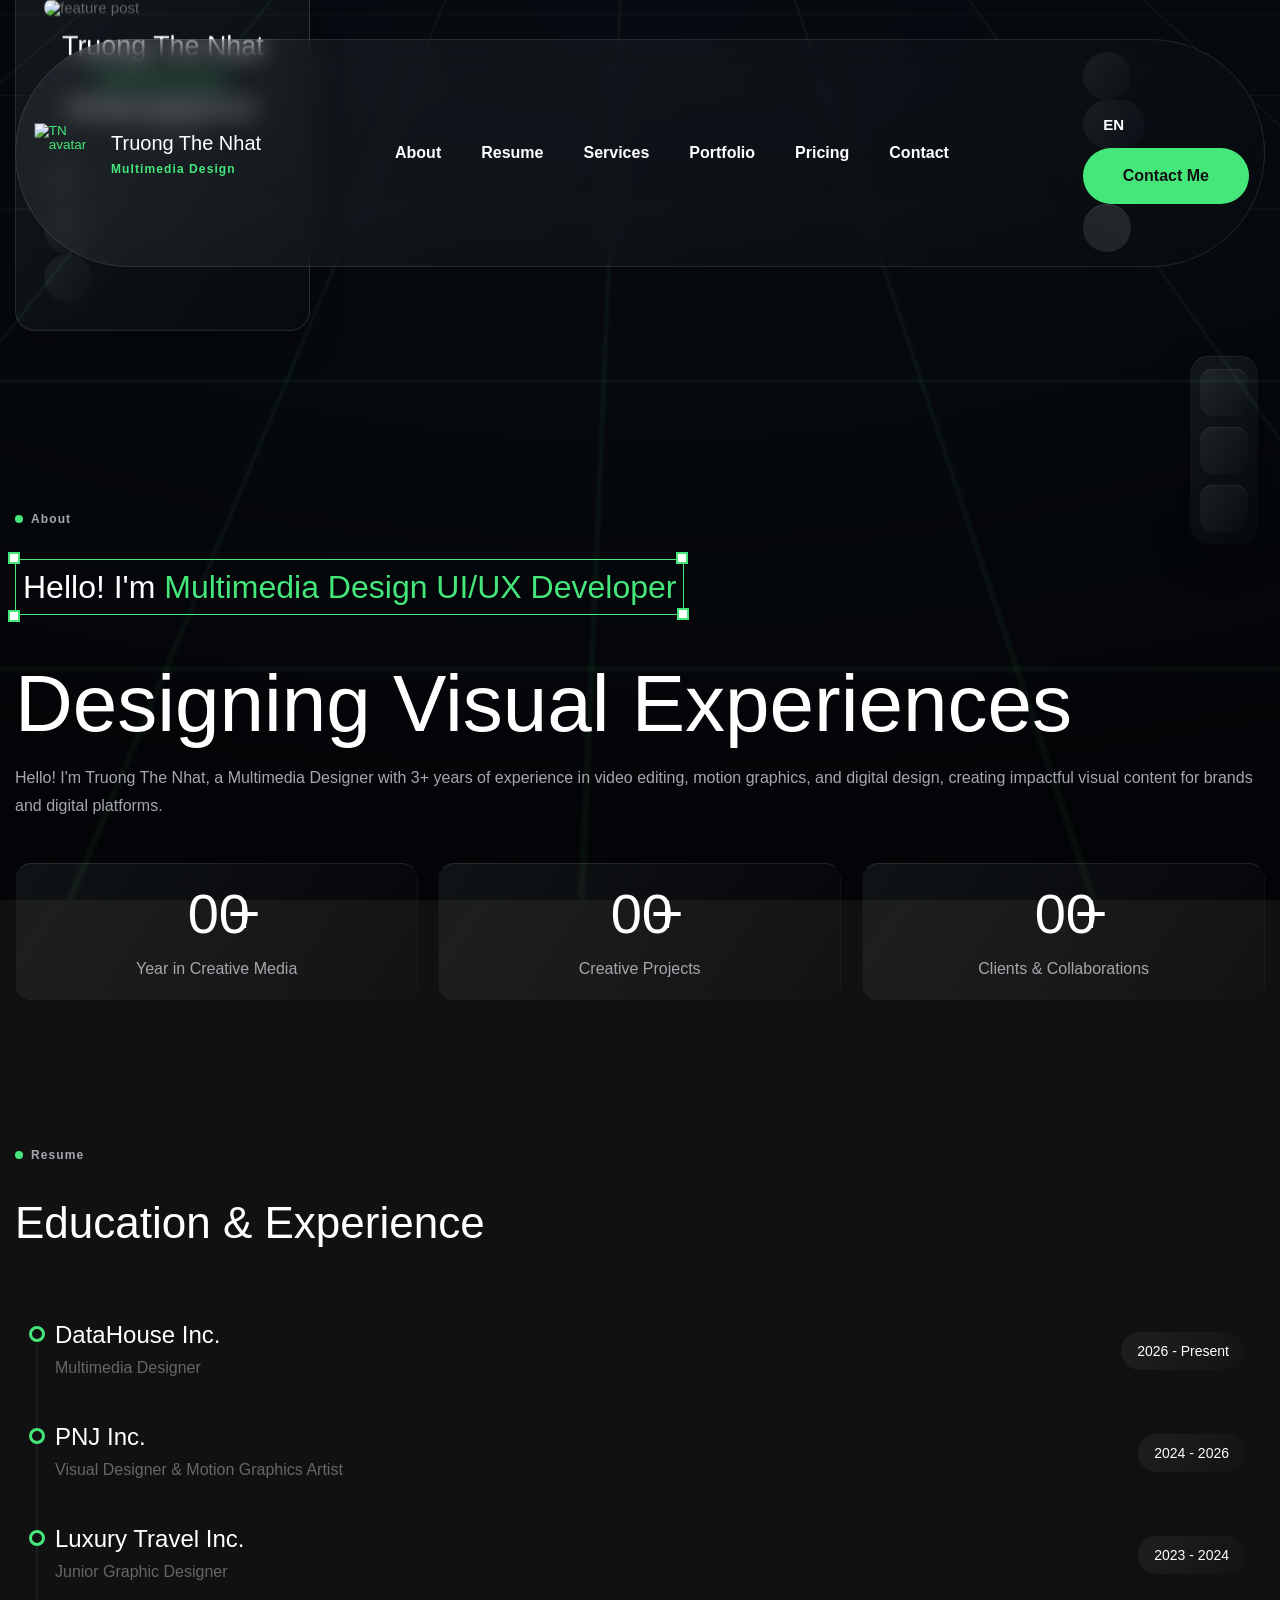
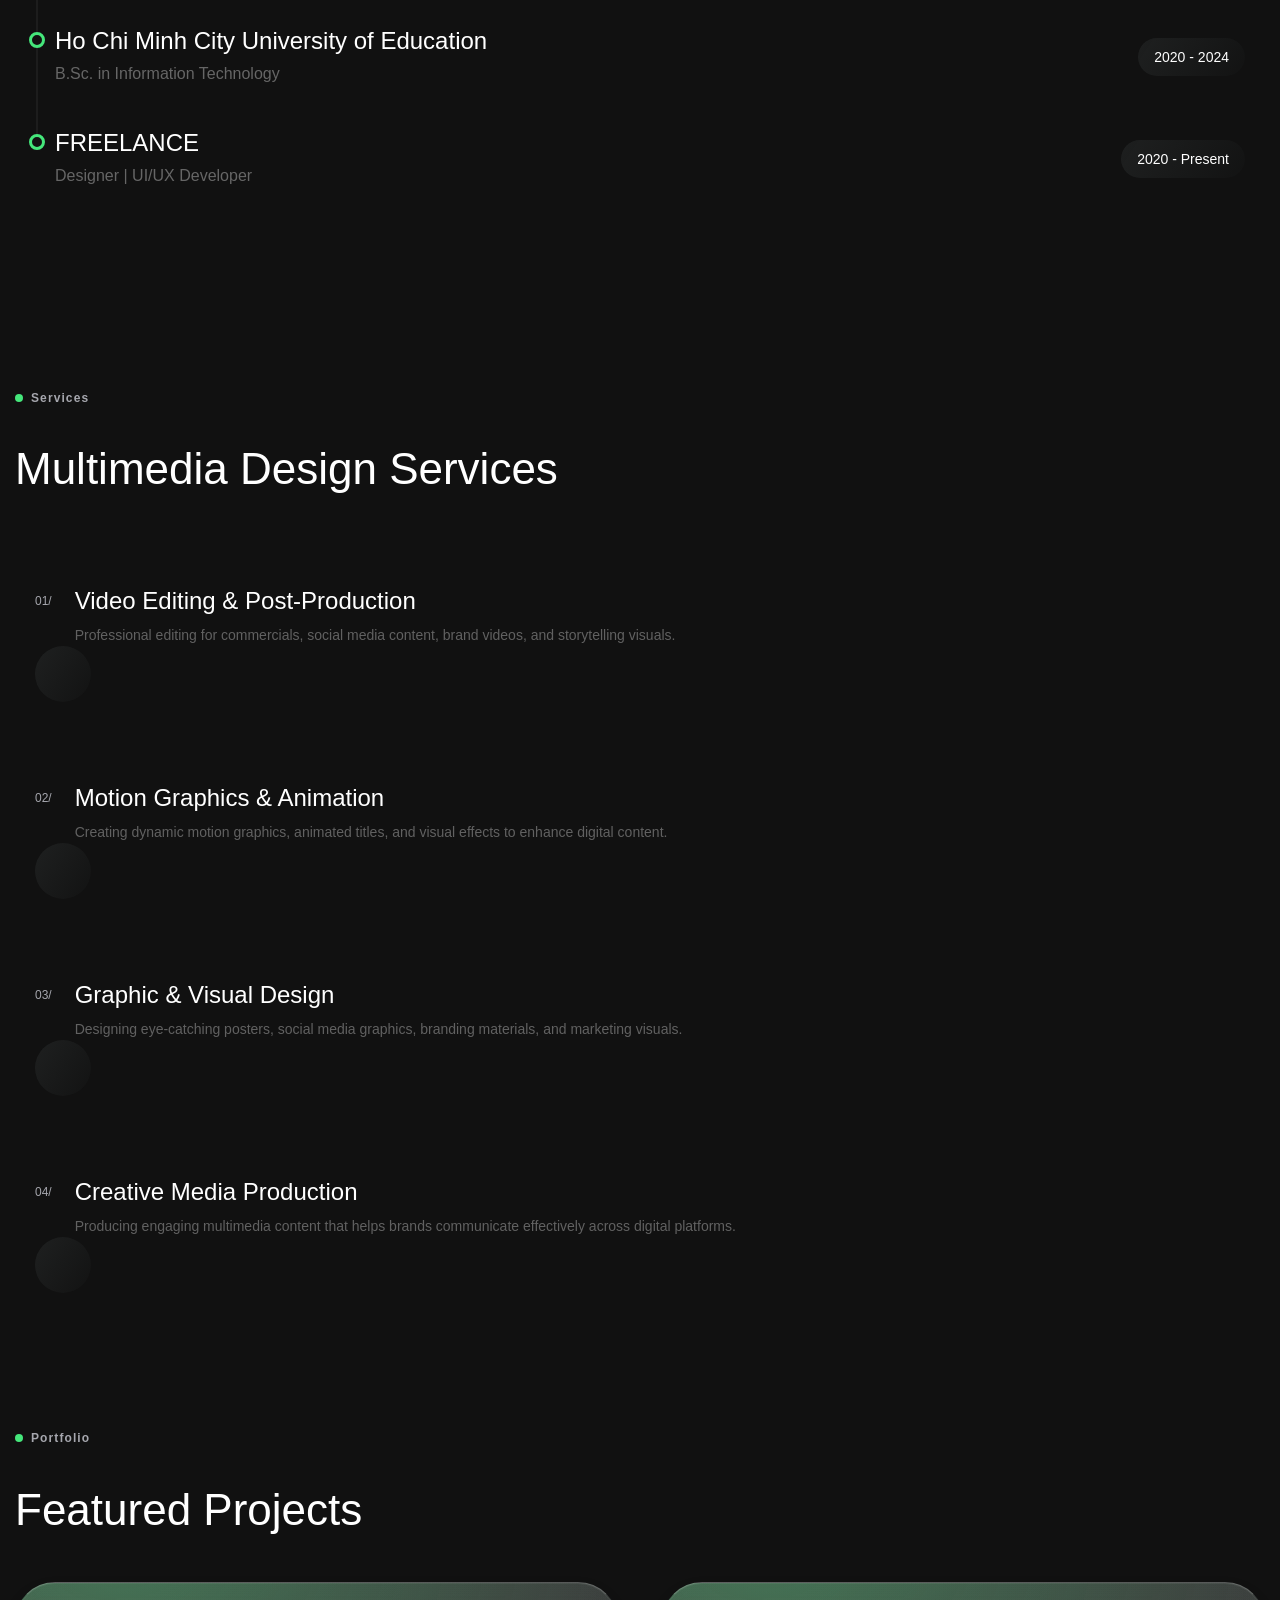
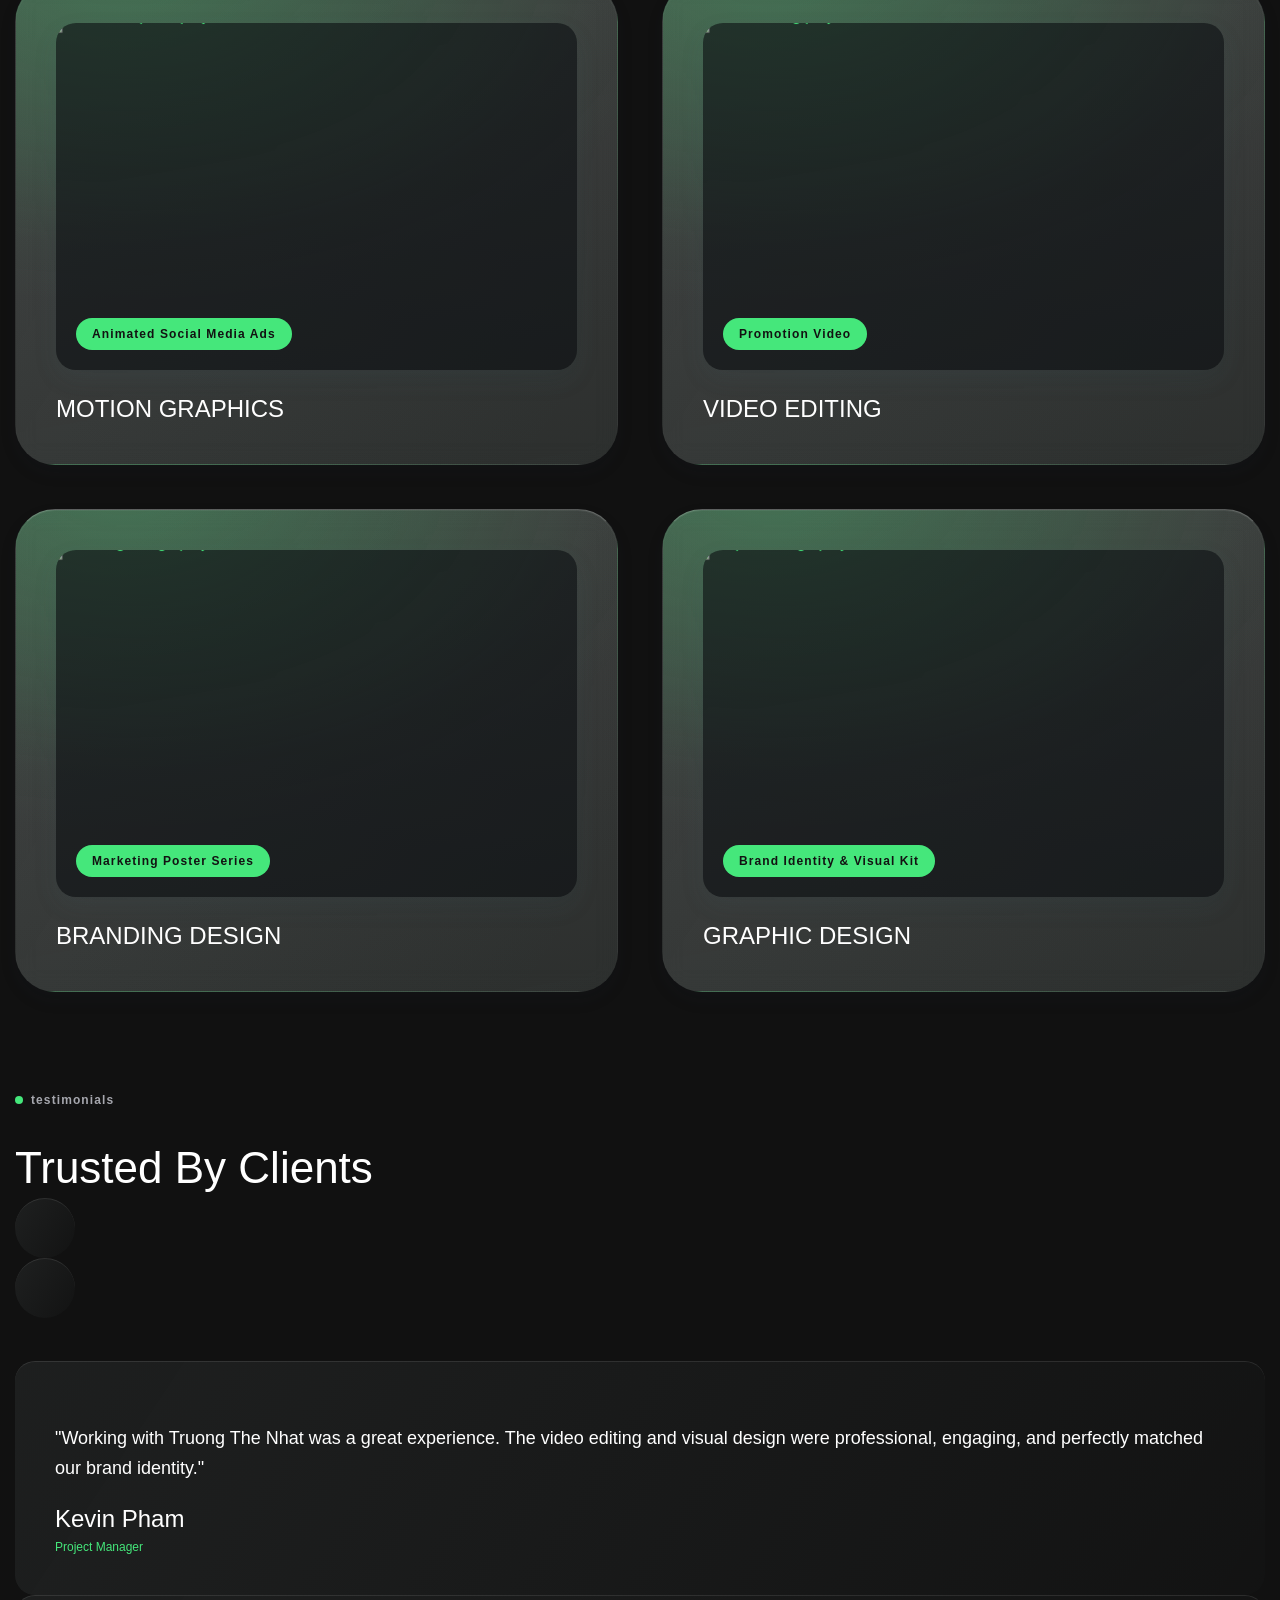
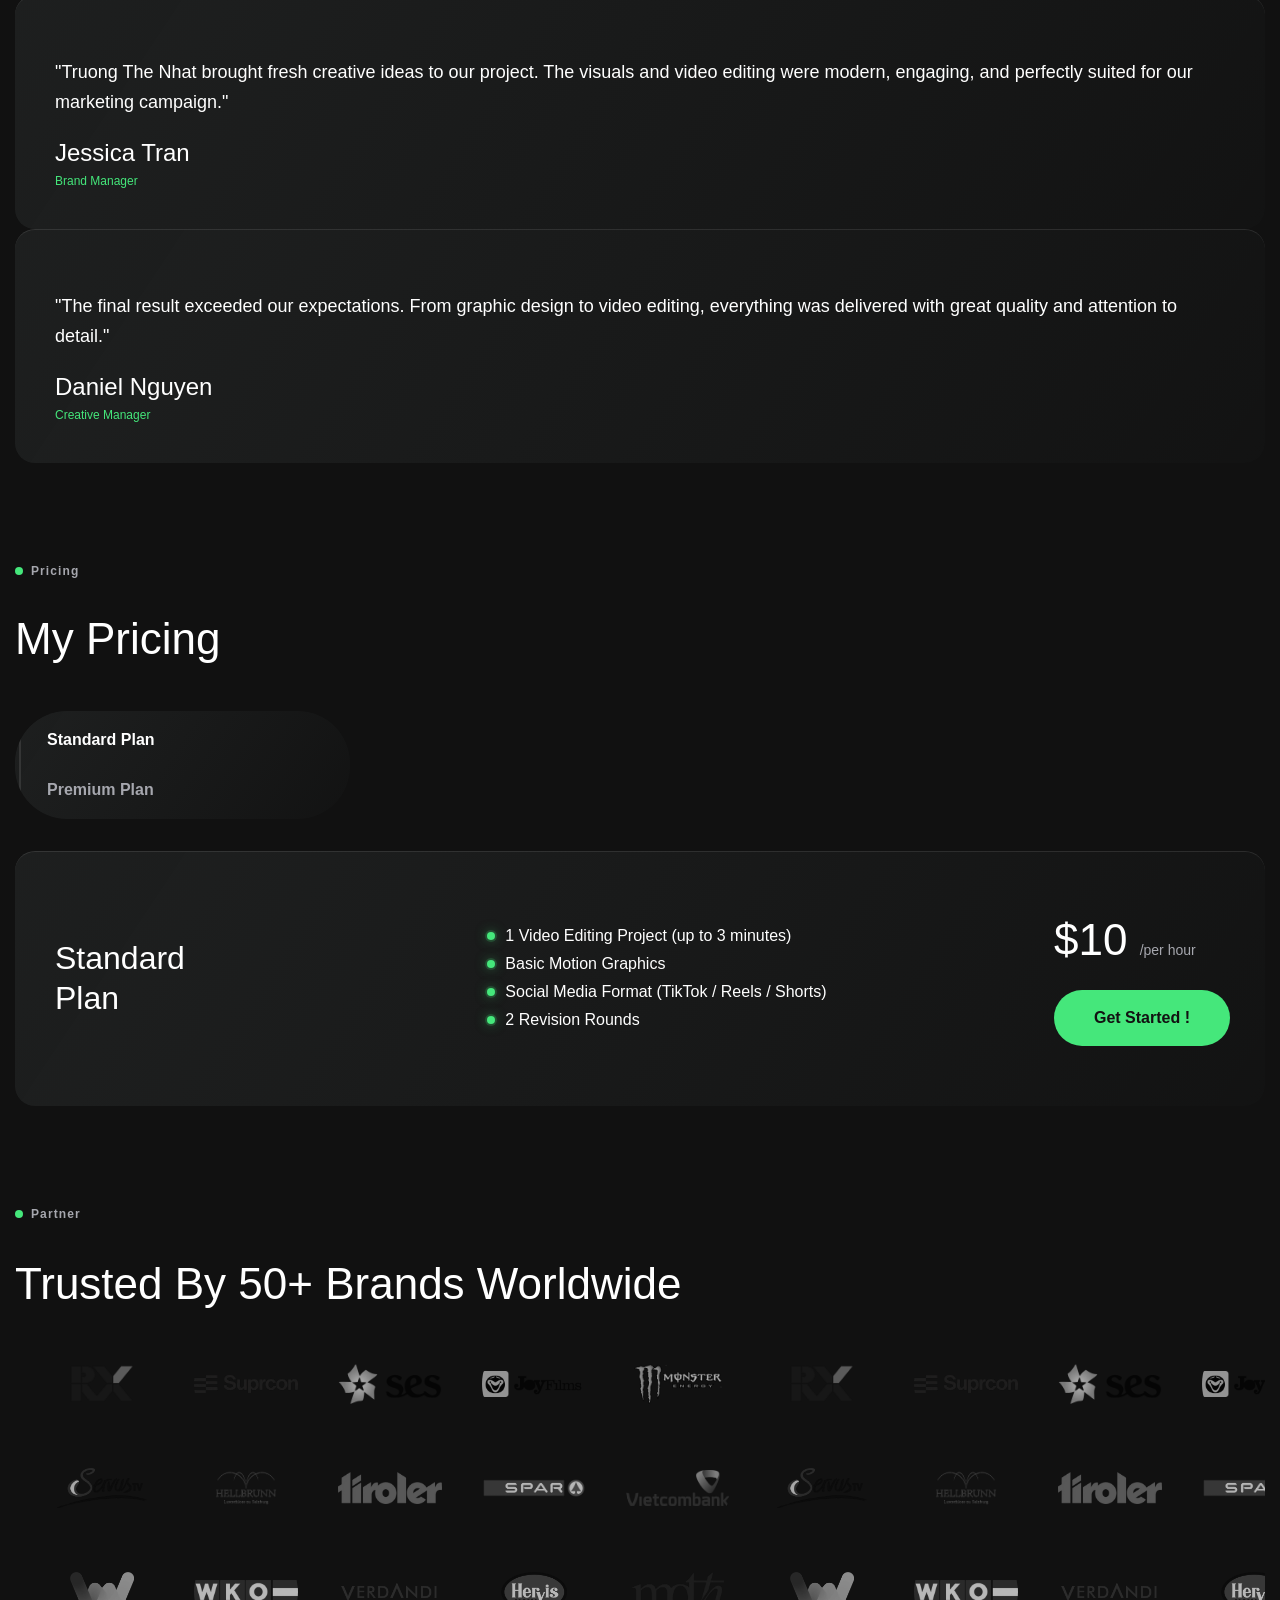
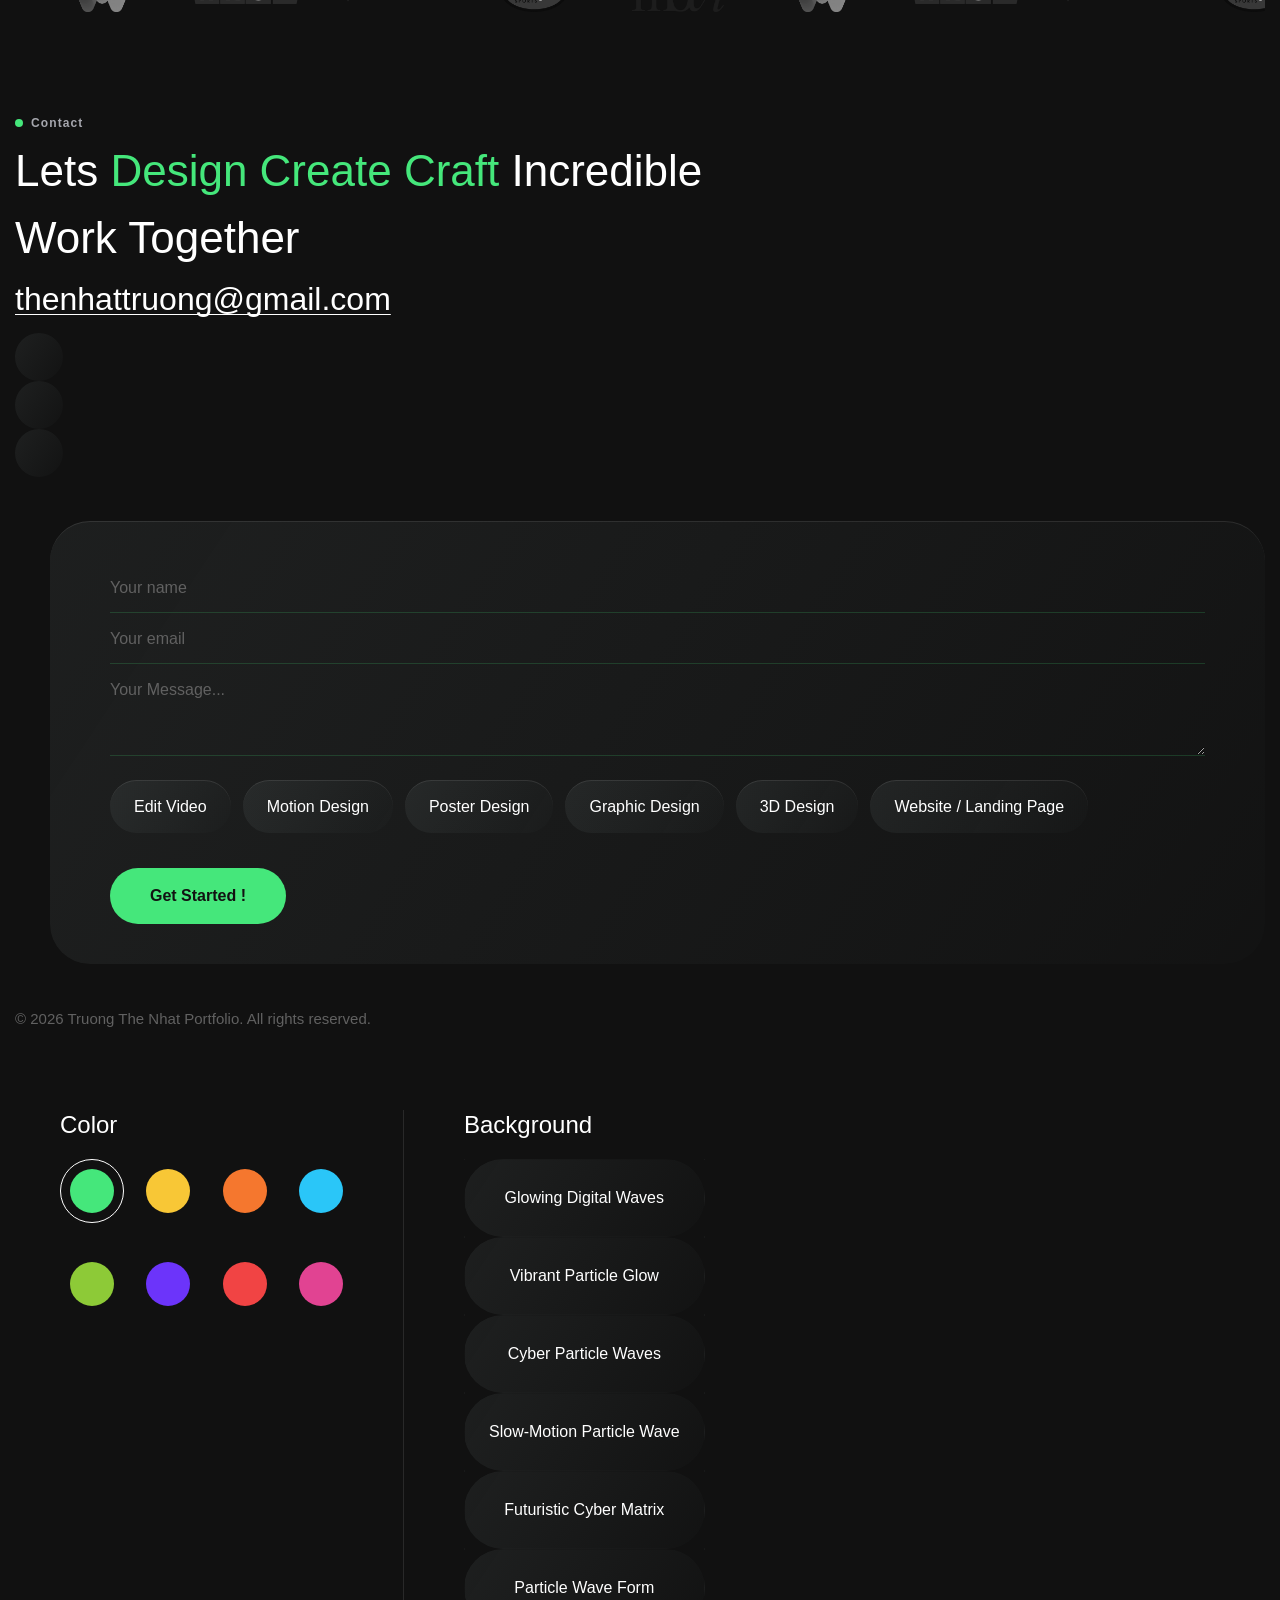
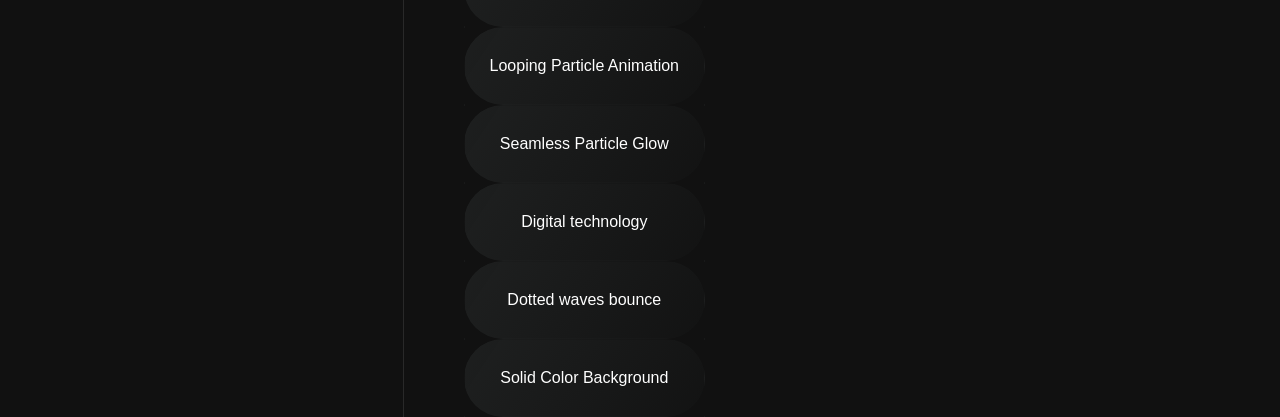
==== commit 33a9f129: "Update contact link and styles" ====
--- a/index.html
+++ b/index.html
@@ -1,4 +1,4 @@
-<!DOCTYPE html>
+﻿<!DOCTYPE html>
 <!--[if IE 8]><html class="ie" xmlns="http://www.w3.org/1999/xhtml" xml:lang="en-US" lang="en-US"> <![endif]-->
 <!--[if (gte IE 9)|!(IE)]><!-->
 <html lang="en-US" xml:lang="en-US" xmlns="http://www.w3.org/1999/xhtml">
@@ -8,20 +8,20 @@
   <meta charset="utf-8"/>
   <!--[if IE ]><meta http-equiv="X-UA-Compatible" content="IE=edge,chrome=1"/><![endif]-->
   <title>
-   Truong The Nhat
+   Truong The Nhat | Multimedia Design
   </title>
   <meta content="Portfolio of Truong The Nhat, a multimedia designer focused on graphic design, branding, video editing, and motion graphics." name="description"/>
   <meta content="index, follow" name="robots"/>
   <meta content="#0d1017" name="theme-color"/>
   <link href="https://thenhattruong.com/" rel="canonical"/>
   <meta content="website" property="og:type"/>
-  <meta content="Truong The Nhat" property="og:title"/>
+  <meta content="Truong The Nhat | Multimedia Design" property="og:title"/>
   <meta content="Portfolio of Truong The Nhat, a multimedia designer focused on graphic design, branding, video editing, and motion graphics." property="og:description"/>
   <meta content="https://thenhattruong.com/" property="og:url"/>
   <meta content="Truong The Nhat" property="og:site_name"/>
   <meta content="https://thenhattruong.com/images/user/avatar-2-custom.png" property="og:image"/>
   <meta content="summary_large_image" name="twitter:card"/>
-  <meta content="Truong The Nhat" name="twitter:title"/>
+  <meta content="Truong The Nhat | Multimedia Design" name="twitter:title"/>
   <meta content="Portfolio of Truong The Nhat, a multimedia designer focused on graphic design, branding, video editing, and motion graphics." name="twitter:description"/>
   <meta content="https://thenhattruong.com/images/user/avatar-2-custom.png" name="twitter:image"/>
   <meta content="themesflat.com" name="author"/>
@@ -37,7 +37,7 @@
   <!-- Font -->
   <link href="font/fonts.css" rel="stylesheet"/>
   <!-- Icon -->
-  <link href="icons/icomoon/style.css" rel="stylesheet" type="text/css"/>
+  <link href="icons/icomoon/style.css?v=20260313-2" rel="stylesheet" type="text/css"/>
   <!-- Favicon and Touch Icons -->
   <link href="images/logo/logo-web.png?v=20260309-2" rel="icon" type="image/png"/>
   <link href="images/logo/logo-web.png?v=20260309-2" rel="shortcut icon"/>
@@ -161,7 +161,7 @@
        </button>
        <a class="tf-btn style-1 animate-hover-btn sm-hide js-open-contact-modal" href="#contact">
         <span data-i18n="cta.hire_me">
-         Hire Me
+         Contact Me
         </span>
        </a>
        <a class="menu-button show-menu-mobile d-xl-none link-no-action" data-target="#menu-2" href="#">
@@ -267,7 +267,7 @@
            <div class="text-label text-uppercase fw-6 text_primary-color font-3 mb_16 letter-spacing-1">
             Multimedia Design
            </div>
-           <a class="hover-underline-link text_white text-body-2 mb_4 js-open-email-popup" href="mailto:thenhattruong@gmail.com">
+           <a class="hover-underline-link text_white text-body-2 mb_4 js-open-contact-modal" href="#contact">
             thenhattruong@gmail.com
            </a>
            <p class="text-caption-2 text_secondary-color font-3">
@@ -277,15 +277,15 @@
          </div>
          <ul class="list-icon d-flex justify-content-center">
           <li>
-           <a class="icon-Facebook" href="https://www.facebook.com/TTN.Use/">
+           <a class="icon-Facebook js-open-social-popup" data-popup-target="#facebook-popup" href="https://www.facebook.com/TTN.Use/">
            </a>
           </li>
           <li>
-           <a class="icon-EnvelopeSimple js-open-email-popup" href="https://mail.google.com/mail/?view=cm&amp;fs=1&amp;to=thenhattruong%40gmail.com" rel="noopener noreferrer" target="_blank">
+           <a class="icon-Behance" aria-label="Behance">
            </a>
           </li>
           <li>
-           <a class="icon-Zalo" href="https://zalo.me/0973883053" rel="noopener noreferrer" target="_blank">
+           <a class="icon-Zalo js-open-social-popup" data-popup-target="#zalo-popup" href="https://zalo.me/0973883053" rel="noopener noreferrer" target="_blank">
            </a>
           </li>
          </ul>
@@ -337,7 +337,7 @@
          <h1 class="title mb_16 about-title-follow" data-i18n="about.title">
           Designing Visual Experiences
          </h1>
-         <p class="text_muted-color font-3 mb_43 split-text split-lines-transform">
+         <p class="text_muted-color font-3 mb_43 split-text split-lines-transform about-intro">
           Hello! I'm Truong The Nhat, a Multimedia Designer with 3+ years of experience in video editing, motion graphics, and digital design, creating impactful visual content for brands and digital platforms.
          </p>
          <div class="wrap-counter tf-grid-layout md-col-3">
@@ -1336,22 +1336,22 @@
          <div class="heading-title">
           <div class="mb_12">
            <h4 class="text_white fw-4 mb_4">
-            <a class="hover-underline-link link js-open-email-popup" href="mailto:thenhattruong@gmail.com">
+            <span class="hover-underline-link link">
              thenhattruong@gmail.com
-            </a>
+            </span>
            </h4>
           </div>
           <ul class="list-icon d-flex">
            <li>
-            <a class="icon-Facebook" href="https://www.facebook.com/TTN.Use/">
+            <a class="icon-Facebook js-open-social-popup" data-popup-target="#facebook-popup" href="https://www.facebook.com/TTN.Use/">
             </a>
            </li>
            <li>
-            <a class="icon-EnvelopeSimple js-open-email-popup" href="https://mail.google.com/mail/?view=cm&amp;fs=1&amp;to=thenhattruong%40gmail.com" rel="noopener noreferrer" target="_blank">
+            <a class="icon-Behance" aria-label="Behance">
             </a>
            </li>
            <li>
-            <a class="icon-Zalo" href="https://zalo.me/0973883053" rel="noopener noreferrer" target="_blank">
+            <a class="icon-Zalo js-open-social-popup" data-popup-target="#zalo-popup" href="https://zalo.me/0973883053" rel="noopener noreferrer" target="_blank">
             </a>
            </li>
           </ul>
@@ -1359,42 +1359,47 @@
         </div>
        </div>
        <div class="col-12 col-xl-7">
-        <form class="form-contact bs-light-mode">
+        <form class="form-contact bs-light-mode js-emailjs-form" id="form-contact" data-emailjs-service="service_kr5f3fk" data-emailjs-template="template_erbsdrv" data-emailjs-public-key="uPtzaITL9ULTQS7tZ">
          <div class="d-grid gap_24 mb_24">
           <fieldset class="">
-           <input aria-required="true" id="name" name="name" placeholder="Your name" required="" tabindex="2" type="text"/>
+           <input aria-required="true" data-typing-speed="1.5" id="name" name="name" placeholder="Your name" required="" tabindex="2" type="text"/>
           </fieldset>
           <fieldset class="">
-           <input aria-required="true" class="" id="email" name="email" placeholder="Your email" required="" tabindex="2" type="email" value=""/>
+           <input aria-required="true" class="" data-typing-speed="1.5" id="email" name="email" placeholder="Your email" required="" tabindex="2" type="email" value=""/>
           </fieldset>
           <fieldset>
-           <textarea aria-required="true" class="" id="message" placeholder="Your Message..." required="" rows="4" tabindex="2"></textarea>
+           <textarea aria-required="true" class="" data-typing-speed="1.5" id="message" name="message" placeholder="Your Message..." required="" rows="4" tabindex="2"></textarea>
           </fieldset>
          </div>
          <ul class="list-tag">
           <li>
-           <a class="text_white text-body-1 font-3" href="#">
-            &lt; $1,000
+           <a class="text_white text-body-1 font-3" data-contact-message="Hi, I need help editing a video." href="#">
+            Edit Video
            </a>
           </li>
           <li>
-           <a class="text_white text-body-1 font-3" href="#">
-            $1,000 - $5,000
+           <a class="text_white text-body-1 font-3" data-contact-message="Hi, I need motion graphics for my project." href="#">
+            Motion Design
            </a>
           </li>
           <li>
-           <a class="text_white text-body-1 font-3" href="#">
-            $5,000 - $10,000
+           <a class="text_white text-body-1 font-3" data-contact-message="Hi, I need a poster design." href="#">
+            Poster Design
            </a>
           </li>
           <li>
-           <a class="text_white text-body-1 font-3" href="#">
-            $10,000 - 20,000
+           <a class="text_white text-body-1 font-3" data-contact-message="Hi, I need graphic design for my project." href="#">
+            Graphic Design
            </a>
           </li>
           <li>
-           <a class="text_white text-body-1 font-3" href="#">
-            &lt; $20,000
+           <a class="text_white text-body-1 font-3" data-contact-message="Hi, I need a 3D design." href="#">
+            3D Design
+           </a>
+          </li>
+          <li>
+           <a class="text_white text-body-1 font-3" data-contact-message="Hi, I need a website or landing page." href="#">
+            Website / Landing Page
            </a>
           </li>
          </ul>
@@ -1405,6 +1410,8 @@
            </span>
           </button>
          </div>
+         <p aria-live="polite" class="form-status" role="status">
+         </p>
          <div class="item-shape">
           <img alt="item" decoding="async" loading="lazy" src="images/item/small-comet.webp"/>
          </div>
@@ -1412,26 +1419,26 @@
        </div>
       </div>
       <p class="font-3 text_secondary-color text-center">
-       &copy; 2026 Truong The Nhat. All rights reserved.
+       &copy; 2026 Truong The Nhat Portfolio. All rights reserved.
       </p>
      </div>
      <!-- End section-contact -->
      <aside aria-label="Quick contact links" class="quick-contact-floating bs-light-mode">
       <ul class="quick-contact-icons">
        <li>
-        <a aria-label="Facebook" class="quick-contact-link" href="https://www.facebook.com/TTN.Use/" rel="noopener noreferrer" target="_blank" title="Facebook">
+        <a aria-label="Facebook" class="quick-contact-link js-open-social-popup" data-popup-target="#facebook-popup" href="https://www.facebook.com/TTN.Use/" rel="noopener noreferrer" target="_blank" title="Facebook">
          <i class="icon-Facebook">
          </i>
         </a>
        </li>
        <li>
-        <a aria-label="Email" class="quick-contact-link js-open-email-popup" href="https://mail.google.com/mail/?view=cm&amp;fs=1&amp;to=thenhattruong%40gmail.com" rel="noopener noreferrer" target="_blank" title="Email">
-         <i class="icon-EnvelopeSimple">
+        <a aria-label="Behance" class="quick-contact-link" title="Behance">
+         <i class="icon-Behance">
          </i>
         </a>
        </li>
        <li>
-        <a aria-label="Zalo" class="quick-contact-link" href="https://zalo.me/0973883053" rel="noopener noreferrer" target="_blank" title="Zalo">
+        <a aria-label="Zalo" class="quick-contact-link js-open-social-popup" data-popup-target="#zalo-popup" href="https://zalo.me/0973883053" rel="noopener noreferrer" target="_blank" title="Zalo">
          <i class="icon-Zalo">
          </i>
         </a>
@@ -1465,28 +1472,61 @@
     </div>
    </div>
   </div>
-  <div aria-hidden="true" class="email-popup" id="email-popup">
-   <div class="email-popup__backdrop" data-close-email-popup="">
+ <div aria-hidden="true" class="email-popup social-popup" id="facebook-popup">
+  <div class="email-popup__backdrop" data-close-social-popup="">
+  </div>
+  <div aria-label="Facebook options" aria-modal="true" class="email-popup__dialog" role="dialog">
+   <button aria-label="Close Facebook popup" class="email-popup__close" data-close-social-popup="" type="button">
+    &times;
+   </button>
+   <p class="email-popup__title">
+    Contact Via Facebook
+   </p>
+   <div class="email-popup__actions">
+    <a class="email-popup__btn email-popup__btn--primary" data-open-social="" href="https://www.facebook.com/TTN.Use/" rel="noopener noreferrer" target="_blank">
+     Open Facebook
+    </a>
+    <button class="email-popup__btn" data-copy-social="" data-copy-success="Facebook link copied to clipboard." data-copy-value="https://www.facebook.com/TTN.Use/" type="button">
+     Copy Link
+    </button>
    </div>
-   <div aria-label="Email options" aria-modal="true" class="email-popup__dialog" role="dialog">
-    <button aria-label="Close email popup" class="email-popup__close" data-close-email-popup="" type="button">
+   <p aria-live="polite" class="email-popup__status">
+   </p>
+  </div>
+ </div>
+ <div aria-hidden="true" class="email-popup social-popup" id="zalo-popup">
+  <div class="email-popup__backdrop" data-close-social-popup="">
+  </div>
+  <div aria-label="Zalo options" aria-modal="true" class="email-popup__dialog" role="dialog">
+   <button aria-label="Close Zalo popup" class="email-popup__close" data-close-social-popup="" type="button">
+    &times;
+   </button>
+   <p class="email-popup__title">
+    Contact Via Zalo
+   </p>
+   <div class="email-popup__actions">
+    <a class="email-popup__btn email-popup__btn--primary" data-open-social="" href="https://zalo.me/0973883053" rel="noopener noreferrer" target="_blank">
+     Open Zalo
+    </a>
+    <button class="email-popup__btn" data-copy-social="" data-copy-success="Zalo link copied to clipboard." data-copy-value="https://zalo.me/0973883053" type="button">
+     Copy Link
+    </button>
+   </div>
+   <p aria-live="polite" class="email-popup__status">
+   </p>
+  </div>
+ </div>
+  <div aria-hidden="true" aria-label="Form notification" class="form-toast" id="form-toast" role="dialog">
+   <div class="form-toast__backdrop" data-close-form-toast="">
+   </div>
+   <div class="form-toast__dialog">
+    <button aria-label="Close notification" class="form-toast__close" data-close-form-toast="" type="button">
      &times;
     </button>
-    <p class="email-popup__title">
-     Contact Via Gmail
-    </p>
-    <p class="email-popup__address">
-     thenhattruong@gmail.com
-    </p>
-    <div class="email-popup__actions">
-     <a class="email-popup__btn email-popup__btn--primary" data-open-gmail="" href="https://mail.google.com/mail/?view=cm&amp;fs=1&amp;to=thenhattruong%40gmail.com" rel="noopener noreferrer" target="_blank">
-      Open Gmail
-     </a>
-     <button class="email-popup__btn" data-copy-email="" data-email-address="thenhattruong@gmail.com" type="button">
-      Copy Email
-     </button>
-    </div>
-    <p aria-live="polite" class="email-popup__status">
+    <h3 class="form-toast__title">
+     Notification
+    </h3>
+    <p aria-live="polite" class="form-toast__message">
     </p>
    </div>
   </div>
@@ -1667,6 +1707,8 @@
   </script>
   <script src="js/jquery.fancybox.js">
   </script>
+  <script src="https://cdn.jsdelivr.net/npm/@emailjs/browser@4/dist/email.min.js">
+  </script>
   <script src="js/main.js?v=20260312-4">
   </script>
   <!-- /Javascript -->
--- a/css/styles.css
+++ b/css/styles.css
@@ -817,6 +817,24 @@
   color: var(--Text-muted);
 }
 
+.about-intro {
+  position: relative;
+  text-shadow: none;
+  filter: none;
+}
+
+.about-intro::before,
+.about-intro::after {
+  content: none;
+}
+
+.about-intro .word {
+  display: inline-block;
+  will-change: transform;
+  text-shadow: none;
+  filter: none;
+}
+
 /* font
 -------------------------------------------------------------- */
 .font-2 {
@@ -3274,6 +3292,39 @@
   border-color: var(--Text-light);
 }
 
+.form-contact #name,
+.form-contact #email,
+.form-contact #modal-name,
+.form-contact #modal-email {
+  border-bottom-color: rgba(69, 231, 123, 0.18);
+}
+
+.form-contact #name:focus,
+.form-contact #email:focus,
+.form-contact #modal-name:focus,
+.form-contact #modal-email:focus {
+  border-bottom-color: rgba(69, 231, 123, 0.55);
+}
+
+.form-contact input,
+.form-contact textarea {
+  border-bottom-color: rgba(69, 231, 123, 0.18);
+  background-image: none;
+  transition: border-color 0.25s ease, transform 0.35s ease;
+}
+
+.form-contact input.is-typing-focus,
+.form-contact textarea.is-typing-focus {
+  border-bottom-color: rgba(69, 231, 123, 0.55);
+  transform: translateY(-0.5px);
+}
+
+.form-contact input.is-typing-focus::placeholder,
+.form-contact textarea.is-typing-focus::placeholder {
+  color: transparent;
+}
+
+
 form button,
 form input[type=button],
 form input[type=reset],
@@ -3319,6 +3370,118 @@
   background: linear-gradient(123.51deg, rgba(215, 237, 237, 0.1) -61.8%, rgba(204, 235, 235, 0.01) 100%);
 }
 
+.form-contact .form-status {
+  display: none;
+  margin-top: 16px;
+  min-height: 20px;
+  font-size: 14px;
+  color: var(--Text-secondary);
+}
+
+.form-contact .form-status[data-status] {
+  display: block;
+}
+
+.form-contact .form-status[data-status="sending"] {
+  color: var(--Text-primary);
+}
+
+.form-contact .form-status[data-status="success"] {
+  color: #a6f6b2;
+}
+
+.form-contact .form-status[data-status="error"] {
+  color: #ffb3b3;
+}
+
+.form-toast {
+  position: fixed;
+  inset: 0;
+  z-index: 1250;
+  display: flex;
+  align-items: center;
+  justify-content: center;
+  padding: 20px;
+  opacity: 0;
+  visibility: hidden;
+  pointer-events: none;
+  transition: opacity 0.25s ease, visibility 0.25s ease;
+}
+
+.form-toast.is-open {
+  opacity: 1;
+  visibility: visible;
+  pointer-events: auto;
+}
+
+.form-toast__backdrop {
+  position: absolute;
+  inset: 0;
+  background: rgba(0, 0, 0, 0.84);
+  backdrop-filter: blur(12px);
+}
+
+.form-toast__dialog {
+  position: relative;
+  z-index: 1;
+  width: min(100%, 380px);
+  padding: 28px 22px 20px;
+  border-radius: 20px;
+  border-top: 1px solid rgba(255, 255, 255, 0.12);
+  background: var(--Bg-linear-2);
+  box-shadow: 0 18px 45px rgba(0, 0, 0, 0.35);
+}
+
+.form-toast__title {
+  margin: 0 0 8px;
+  font-size: 22px;
+  color: var(--Text-light);
+}
+
+.form-toast__message {
+  min-height: 20px;
+  margin: 12px 0 0;
+  font-size: 14px;
+  color: var(--Text-secondary);
+}
+
+.form-toast__close {
+  position: absolute;
+  top: 10px;
+  right: 10px;
+  width: 36px;
+  height: 36px;
+  border-radius: 50%;
+  border: none;
+  background: transparent;
+  color: var(--Text-light);
+  font-size: 28px;
+  line-height: 1;
+  display: inline-flex;
+  align-items: center;
+  justify-content: center;
+  transition: color 0.25s ease, transform 0.25s ease;
+  cursor: pointer;
+}
+
+.form-toast__close:hover,
+.form-toast__close:focus-visible {
+  color: var(--Primary);
+  transform: scale(1.04);
+}
+
+.form-toast[data-status="success"] .form-toast__message {
+  color: #a6f6b2;
+}
+
+.form-toast[data-status="error"] .form-toast__message {
+  color: #ffb3b3;
+}
+
+body.form-toast-open {
+  overflow: hidden;
+}
+
 .form-contact .item-shape {
   position: absolute;
   top: -45%;
@@ -3333,6 +3496,11 @@
 
   .form-contact .list-tag a {
     padding: 8px 12px;
+  }
+
+  .form-toast__dialog {
+    width: min(100%, 320px);
+    padding: 24px 18px 18px;
   }
 }
 
@@ -5457,6 +5625,7 @@
   --touch-y: 50%;
   --counter-odometer-digit-width: 40px;
   padding: 16px 14px;
+  text-align: center;
   border-radius: 16px;
   border: 1px solid transparent;
   border-top: 1px solid rgba(255, 255, 255, 0.1);
@@ -5464,6 +5633,7 @@
   position: relative;
   overflow: hidden;
   z-index: 1;
+  will-change: transform, box-shadow;
   -webkit-transition: all 0.3s ease;
   -moz-transition: all 0.3s ease;
   -ms-transition: all 0.3s ease;
@@ -5498,10 +5668,12 @@
   --counter-plus-width: 18px;
   display: flex;
   align-items: center;
-  justify-content: flex-start;
+  justify-content: center;
   white-space: nowrap;
   width: calc((var(--counter-odometer-digit-width) * var(--counter-odometer-digits, 1)) + var(--counter-plus-width));
   min-width: calc((var(--counter-odometer-digit-width) * var(--counter-odometer-digits, 1)) + var(--counter-plus-width));
+  margin-left: auto;
+  margin-right: auto;
 }
 
 .counter-item .counter-number .odometer {
@@ -5562,6 +5734,10 @@
   opacity: 1;
 }
 
+.counter-item:hover::before {
+  opacity: 1;
+}
+
 .counter-item:hover .counter-number,
 .counter-item:hover .counter-number .odometer,
 .counter-item:hover .counter-number .odometer-value,
@@ -5573,6 +5749,18 @@
   color: var(--Primary) !important;
 }
 
+.counter-item:hover,
+.counter-item.is-touch-active {
+  transform: translateY(-6px) scale(1.01);
+  box-shadow: 0 18px 36px rgba(0, 0, 0, 0.32),
+    0 0 18px rgba(69, 231, 123, 0.18);
+}
+
+.counter-item:hover .text_muted-color,
+.counter-item.is-touch-active .text_muted-color {
+  color: var(--Text-light);
+}
+
 @media (min-width: 768px) {
   .counter-item .item-shape {
     opacity: 0;
@@ -5599,6 +5787,17 @@
 @media (max-width: 767px) {
   .counter-item {
     --counter-odometer-digit-width: 24px;
+  }
+
+  .counter-item .counter-number {
+    justify-content: center;
+    margin-left: auto;
+    margin-right: auto;
+  }
+
+  .counter-item .counter-number .odometer,
+  .counter-item .counter-number .sub {
+    text-align: center;
   }
 
   .counter-item .item-shape img {
@@ -5710,9 +5909,19 @@
 
 @media (max-width: 575px) {
   .education-item {
-    flex-direction: column;
-    align-items: start;
+    flex-direction: row;
+    align-items: flex-start;
     gap: 12px;
+  }
+
+  .education-item .content {
+    min-width: 0;
+    flex: 1 1 auto;
+  }
+
+  .education-item .date {
+    margin-left: auto;
+    align-self: flex-start;
   }
 }
 
@@ -5924,8 +6133,9 @@
 
 @media (max-width: 767px) {
   .service-item .content-inner {
-    padding: 43px 20px 37px;
-    padding: 24px 15px 24px;
+    padding: 24px 64px 24px 15px;
+    flex-wrap: wrap;
+    row-gap: 12px;
   }
 
   .service-item .img-hover {
@@ -5938,6 +6148,20 @@
     height: 38px;
     width: 38px;
     font-size: 16px;
+    position: absolute;
+    right: 15px;
+    top: 24px;
+    margin-left: 0;
+    display: inline-flex;
+    opacity: 1;
+    visibility: visible;
+    z-index: 5;
+  }
+
+  .service-item .content {
+    min-width: 0;
+    flex: 1 1 100%;
+    width: 100%;
   }
 }
 
@@ -6223,9 +6447,150 @@
   #portfolio .portfolio-item.projects-reveal-ready .img-style img,
   #portfolio .portfolio-item.projects-reveal-ready .tag,
   #portfolio .portfolio-item.projects-reveal-ready .title,
-  #portfolio .portfolio-item.projects-reveal-ready::before {
+  #portfolio .portfolio-item.projects-reveal-ready::before,
+  #portfolio .portfolio-item.mobile-reveal-ready,
+  #portfolio .portfolio-item.mobile-reveal-ready .img-style,
+  #portfolio .portfolio-item.mobile-reveal-ready .img-style img,
+  #portfolio .portfolio-item.mobile-reveal-ready .img-style video,
+  #portfolio .portfolio-item.mobile-reveal-ready .tag,
+  #portfolio .portfolio-item.mobile-reveal-ready .title,
+  #portfolio .portfolio-item.mobile-reveal-ready .img-style::after {
     transition: none !important;
     animation: none !important;
+  }
+
+  #portfolio .portfolio-item.mobile-reveal-ready {
+    opacity: 1 !important;
+    transform: none !important;
+    filter: none !important;
+  }
+
+  #portfolio .portfolio-item.mobile-reveal-ready .img-style,
+  #portfolio .portfolio-item.mobile-reveal-ready .img-style img,
+  #portfolio .portfolio-item.mobile-reveal-ready .img-style video,
+  #portfolio .portfolio-item.mobile-reveal-ready .tag,
+  #portfolio .portfolio-item.mobile-reveal-ready .title {
+    opacity: 1 !important;
+    transform: none !important;
+    filter: none !important;
+  }
+}
+
+@media (max-width: 767px) {
+  #portfolio .portfolio-item {
+    --mobile-reveal-delay: 0s;
+  }
+
+  #portfolio .portfolio-item.mobile-reveal-ready {
+    opacity: 0;
+    transform: perspective(1000px) translate3d(0, 28px, 0) scale(0.96);
+    filter: blur(6px) saturate(0.82);
+    transition: transform 0.85s cubic-bezier(0.22, 1, 0.36, 1),
+      opacity 0.65s ease, filter 0.8s ease;
+    transition-delay: var(--mobile-reveal-delay);
+    will-change: transform, opacity, filter;
+  }
+
+  #portfolio .portfolio-item.mobile-reveal-ready .img-style {
+    transform: translateY(12px) scale(0.98);
+    transition: transform 0.9s cubic-bezier(0.22, 1, 0.36, 1);
+    transition-delay: calc(var(--mobile-reveal-delay) + 0.06s);
+  }
+
+  #portfolio .portfolio-item.mobile-reveal-ready .img-style img,
+  #portfolio .portfolio-item.mobile-reveal-ready .img-style video {
+    transform: scale(1.12);
+    filter: saturate(0.78) brightness(0.92);
+    transition: transform 1s cubic-bezier(0.22, 1, 0.36, 1),
+      filter 0.8s ease;
+    transition-delay: calc(var(--mobile-reveal-delay) + 0.06s);
+  }
+
+  #portfolio .portfolio-item.mobile-reveal-ready .tag,
+  #portfolio .portfolio-item.mobile-reveal-ready .title {
+    opacity: 0;
+    transform: translateY(16px);
+    transition: transform 0.6s cubic-bezier(0.22, 1, 0.36, 1),
+      opacity 0.5s ease;
+    transition-delay: calc(var(--mobile-reveal-delay) + 0.2s);
+  }
+
+  #portfolio .portfolio-item.mobile-reveal-ready .title {
+    transition-delay: calc(var(--mobile-reveal-delay) + 0.26s);
+  }
+
+  #portfolio .portfolio-item.mobile-reveal-ready .img-style::after {
+    content: "";
+    position: absolute;
+    inset: -35% -45%;
+    pointer-events: none;
+    opacity: 0;
+    transform: translateX(-60%) rotate(12deg);
+    background: linear-gradient(120deg,
+        rgba(255, 255, 255, 0) 30%,
+        rgba(255, 255, 255, 0.35) 52%,
+        rgba(255, 255, 255, 0) 72%);
+    mix-blend-mode: screen;
+  }
+
+  #portfolio .portfolio-item.mobile-reveal-ready.is-mobile-revealed {
+    opacity: 1;
+    transform: perspective(1000px) translate3d(0, 0, 0) scale(1);
+    filter: blur(0) saturate(1);
+  }
+
+  #portfolio .portfolio-item.mobile-reveal-ready.is-mobile-revealed .img-style {
+    transform: translateY(0) scale(1);
+  }
+
+  #portfolio .portfolio-item.mobile-reveal-ready.is-mobile-revealed .img-style img,
+  #portfolio .portfolio-item.mobile-reveal-ready.is-mobile-revealed .img-style video {
+    transform: scale(1.04);
+    filter: none;
+  }
+
+  #portfolio .portfolio-item.mobile-reveal-ready.is-mobile-revealed .tag,
+  #portfolio .portfolio-item.mobile-reveal-ready.is-mobile-revealed .title {
+    opacity: 1;
+    transform: translateY(0);
+  }
+
+  #portfolio .portfolio-item.mobile-reveal-ready.is-mobile-revealed .img-style::after {
+    animation: portfolio-mobile-sheen 0.9s ease-out calc(var(--mobile-reveal-delay) + 0.12s) both;
+  }
+
+  #portfolio .portfolio-item.is-tilt-active,
+  #portfolio .portfolio-item:hover,
+  #portfolio .portfolio-item.is-touch-active {
+    transform: perspective(1200px) rotateX(var(--portfolio-tilt-y)) rotateY(var(--portfolio-tilt-x)) translate3d(0, -4px, 0);
+    box-shadow: inset 0 1px 0 rgba(255, 255, 255, 0.04),
+      0 12px 26px rgba(6, 11, 10, 0.45);
+    filter: saturate(1.04);
+  }
+
+  #portfolio .portfolio-item.is-tilt-active .img-style img,
+  #portfolio .portfolio-item:hover .img-style img,
+  #portfolio .portfolio-item.is-touch-active .img-style img,
+  #portfolio .portfolio-item.is-tilt-active .img-style video,
+  #portfolio .portfolio-item:hover .img-style video,
+  #portfolio .portfolio-item.is-touch-active .img-style video {
+    transform: scale(1.05);
+  }
+}
+
+@keyframes portfolio-mobile-sheen {
+  0% {
+    opacity: 0;
+    transform: translateX(-60%) rotate(12deg);
+  }
+
+  45% {
+    opacity: 0.5;
+  }
+
+  100% {
+    opacity: 0;
+    transform: translateX(70%) rotate(12deg);
   }
 }
 
@@ -6346,9 +6711,75 @@
   flex: 50.8%;
 }
 
+.pricing-item.pricing-reveal-ready .title,
+.pricing-item.pricing-reveal-ready .list-check li,
+.pricing-item.pricing-reveal-ready .wrap-pricing h3,
+.pricing-item.pricing-reveal-ready .wrap-pricing .tf-btn {
+  opacity: 0;
+  transform: translate3d(0, 18px, 0);
+  filter: blur(6px);
+  transition: transform 0.65s cubic-bezier(0.22, 1, 0.36, 1),
+    opacity 0.55s ease, filter 0.6s ease;
+  will-change: transform, opacity, filter;
+}
+
+.pricing-item.pricing-reveal-ready .title {
+  transition-delay: 0.08s;
+}
+
+.pricing-item.pricing-reveal-ready .list-check li:nth-child(1) {
+  transition-delay: 0.14s;
+}
+
+.pricing-item.pricing-reveal-ready .list-check li:nth-child(2) {
+  transition-delay: 0.18s;
+}
+
+.pricing-item.pricing-reveal-ready .list-check li:nth-child(3) {
+  transition-delay: 0.22s;
+}
+
+.pricing-item.pricing-reveal-ready .list-check li:nth-child(4) {
+  transition-delay: 0.26s;
+}
+
+.pricing-item.pricing-reveal-ready .list-check li:nth-child(5) {
+  transition-delay: 0.3s;
+}
+
+.pricing-item.pricing-reveal-ready .wrap-pricing h3 {
+  transition-delay: 0.34s;
+}
+
+.pricing-item.pricing-reveal-ready .wrap-pricing .tf-btn {
+  transition-delay: 0.42s;
+}
+
+.pricing-item.pricing-reveal-ready.is-revealed .title,
+.pricing-item.pricing-reveal-ready.is-revealed .list-check li,
+.pricing-item.pricing-reveal-ready.is-revealed .wrap-pricing h3,
+.pricing-item.pricing-reveal-ready.is-revealed .wrap-pricing .tf-btn {
+  opacity: 1;
+  transform: translate3d(0, 0, 0);
+  filter: blur(0);
+}
+
 @media (min-width: 1441px) {
   .pricing-item .title {
     margin-bottom: 23px;
+  }
+}
+
+@media (prefers-reduced-motion: reduce) {
+
+  .pricing-item.pricing-reveal-ready .title,
+  .pricing-item.pricing-reveal-ready .list-check li,
+  .pricing-item.pricing-reveal-ready .wrap-pricing h3,
+  .pricing-item.pricing-reveal-ready .wrap-pricing .tf-btn {
+    opacity: 1 !important;
+    transform: none !important;
+    filter: none !important;
+    transition: none !important;
   }
 }
 
@@ -6457,6 +6888,40 @@
 
 .partner-item:hover .item-shape img {
   opacity: 1;
+}
+
+.section-partner.style-2 .partner-marquee.partner-marquee-reveal {
+  opacity: 0;
+  transform: translate3d(0, 16px, 0) scale(0.98);
+  filter: blur(6px);
+  transition: opacity 0.5s ease, transform 0.7s cubic-bezier(0.22, 1, 0.36, 1),
+    filter 0.6s ease;
+  will-change: transform, opacity, filter;
+}
+
+.section-partner.style-2 .partner-marquee.partner-marquee-reveal .partner-marquee__track {
+  animation-play-state: paused;
+}
+
+.section-partner.style-2 .partner-marquee.partner-marquee-reveal.is-visible {
+  opacity: 1;
+  transform: translate3d(0, 0, 0) scale(1);
+  filter: blur(0);
+}
+
+.section-partner.style-2
+  .partner-marquee.partner-marquee-reveal.is-visible
+  .partner-marquee__track {
+  animation-play-state: running;
+}
+
+@media (prefers-reduced-motion: reduce) {
+  .section-partner.style-2 .partner-marquee.partner-marquee-reveal {
+    opacity: 1 !important;
+    transform: none !important;
+    filter: none !important;
+    transition: none !important;
+  }
 }
 
 
@@ -6563,7 +7028,7 @@
     display: grid;
     grid-auto-flow: column;
     grid-auto-columns: var(--partner-cell);
-    grid-template-rows: repeat(3, var(--partner-cell));
+    grid-template-rows: repeat(1, var(--partner-cell));
     column-gap: var(--partner-col-gap);
     row-gap: var(--partner-row-gap);
     padding-right: var(--partner-col-gap);
@@ -6576,6 +7041,15 @@
   .section-partner.style-2 .partner-item {
     width: var(--partner-cell);
     height: var(--partner-cell);
+  }
+
+  .section-partner.style-2 .partner-marquee {
+    height: var(--partner-cell);
+  }
+
+  .section-partner.style-2 .partner-marquee__group {
+    height: var(--partner-cell);
+    overflow: hidden;
   }
 }
 
@@ -6851,6 +7325,8 @@
   width: 0;
   height: 0;
 }
+
+
 
 .main-content.style-fullwidth .section-about.first-section {
   min-height: calc(100svh - var(--first-fold-offset) - 16px);
@@ -6912,6 +7388,95 @@
   }
 }
 
+@media (max-width: 767px) {
+  .main-content.style-fullwidth .user-bar {
+    max-width: 320px;
+  }
+
+  .heading-section h3 {
+    text-align: center;
+    justify-content: center;
+  }
+
+  .heading-section .title,
+  .heading-section .heading-title,
+  .heading-section .heading-title > div {
+    text-align: center;
+    align-items: center;
+  }
+
+  .heading-section .heading-title .list-icon {
+    justify-content: center;
+  }
+
+  .heading-section {
+    text-align: center;
+    align-items: center;
+  }
+
+  .heading-section .tag-heading {
+    justify-content: center;
+  }
+
+  .menu-tab {
+    justify-content: center;
+    width: 100%;
+    flex-wrap: wrap;
+  }
+
+  .section-pricing .tab-slide {
+    margin-left: auto;
+    margin-right: auto;
+  }
+
+  .section-testimonial .heading-section {
+    flex-direction: column;
+    align-items: center !important;
+    justify-content: center !important;
+    gap: 16px;
+  }
+
+  .section-testimonial .wrap-sw-button {
+    width: 100%;
+    justify-content: center;
+    align-self: center;
+    margin-left: auto;
+    margin-right: auto;
+  }
+
+  .main-content.style-fullwidth .section-about.first-section .title,
+  .main-content.style-fullwidth .section-about.first-section .about-title-follow,
+  .main-content.style-fullwidth .section-about.first-section .text_muted-color {
+    text-align: center;
+  }
+
+  .main-content.style-fullwidth .section-about.first-section .title-border-shape {
+    display: inline-block;
+    margin-left: auto;
+    margin-right: auto;
+    text-align: center;
+  }
+
+  .main-content.style-fullwidth .section-about.first-section .title-border-shape h4 {
+    text-align: center;
+    display: flex;
+    justify-content: center;
+    flex-wrap: wrap;
+    gap: 6px;
+  }
+
+  .main-content.style-fullwidth .section-about.first-section .wrap-counter {
+    max-width: 320px;
+    margin-left: auto;
+    margin-right: auto;
+    grid-template-columns: 1fr;
+  }
+
+  .main-content.style-fullwidth .section-about.first-section .counter-item {
+    width: 100%;
+  }
+}
+
 .main-content.style-3 {
   padding-top: 50px;
 }
@@ -7175,6 +7740,20 @@
 
 .section-contact.style-1 {
   padding-bottom: 40px;
+}
+
+.section-contact.style-1 > p.font-3 {
+  white-space: nowrap;
+  text-wrap: nowrap;
+  font-size: clamp(1rem, 3vw, 1.35rem);
+  line-height: 1.4;
+}
+
+@media (min-width: 992px) {
+  .section-contact.style-1 > p.font-3 {
+    font-size: 1.5rem;
+    line-height: 1.5;
+  }
 }
 
 .section-contact.style-1 .contact-row {
@@ -7324,18 +7903,18 @@
 @media (max-width: 767px) {
   .quick-contact-floating {
     right: 10px;
-    bottom: 18px;
-    top: auto;
-    transform: none;
+    top: 50%;
+    bottom: auto;
+    transform: translateY(-50%);
   }
 
   .quick-contact-floating.quick-contact-reveal {
-    transform: translateX(20px);
+    transform: translateY(-50%) translateX(20px);
     transition: opacity 0.45s ease, transform 0.45s ease, visibility 0s linear 0.45s;
   }
 
   .quick-contact-floating.quick-contact-reveal.is-visible {
-    transform: translateX(0);
+    transform: translateY(-50%) translateX(0);
     transition: opacity 0.45s ease, transform 0.45s ease, visibility 0s;
   }
 
@@ -7549,6 +8128,10 @@
   overflow: hidden;
 }
 
+body.social-popup-open {
+  overflow: hidden;
+}
+
 /* Featured Projects popup overlay */
 .fancybox-bg {
   background: rgba(0, 0, 0, 0.84);
@@ -7718,7 +8301,8 @@
   opacity: 0;
   visibility: hidden;
   max-height: 160px;
-  overflow: hidden;
+  overflow-x: hidden;
+  overflow-y: visible;
   transform: translateY(12px);
   transition: opacity 0.4s ease, transform 0.4s ease;
   pointer-events: none;
@@ -7744,6 +8328,14 @@
   padding: 6px 0;
   border: none;
   background: transparent;
+  box-shadow: none;
+  border-radius: 0;
+}
+
+.skills-marquee.bs-light-mode {
+  background: transparent !important;
+  box-shadow: none !important;
+  border: 0 !important;
 }
 
 .skills-marquee__track {
@@ -7763,6 +8355,69 @@
   min-width: max-content;
 }
 
+.skill-logo {
+  position: relative;
+  display: inline-flex;
+  align-items: center;
+  justify-content: center;
+}
+
+.skill-tooltip {
+  position: fixed;
+  left: 0;
+  top: 0;
+  transform: translate3d(0, 6px, 0) scale(0.98);
+  background: var(--Bg-linear-2);
+  color: var(--Text-light);
+  font-size: 12px;
+  line-height: 1.2;
+  font-weight: 600;
+  letter-spacing: 0.2px;
+  padding: 6px 12px;
+  border-radius: 999px;
+  white-space: nowrap;
+  opacity: 0;
+  pointer-events: none;
+  transition: opacity 0.18s ease, transform 0.18s ease;
+  border: 1px solid rgba(255, 255, 255, 0.16);
+  border-top-color: rgba(255, 255, 255, 0.32);
+  box-shadow: none;
+  backdrop-filter: blur(10px);
+  z-index: 9999;
+  isolation: isolate;
+}
+
+.skill-tooltip.is-visible {
+  opacity: 1;
+  transform: translate3d(0, 0, 0) scale(1);
+}
+
+.skill-tooltip::before {
+  content: "";
+  position: absolute;
+  inset: -1px;
+  border-radius: inherit;
+  pointer-events: none;
+  background: radial-gradient(130% 90% at 50% -8%, rgba(69, 231, 123, 0.3) 0%, rgba(69, 231, 123, 0.06) 42%, rgba(69, 231, 123, 0) 72%);
+  opacity: 0.6;
+  filter: blur(8px);
+  transform: scale(1.02);
+  z-index: -1;
+}
+
+.skill-tooltip::after {
+  content: "";
+  position: absolute;
+  left: 50%;
+  bottom: -4px;
+  width: 8px;
+  height: 8px;
+  background: var(--Bg-linear-2);
+  border-right: 1px solid rgba(255, 255, 255, 0.2);
+  border-bottom: 1px solid rgba(255, 255, 255, 0.2);
+  transform: translateX(-50%) rotate(45deg);
+}
+
 .skills-marquee img {
   height: var(--marquee-logo-height);
   width: auto;
@@ -7772,6 +8427,16 @@
   transition: opacity 0.25s ease, filter 0.25s ease, transform 0.25s ease;
 }
 
+body:not(.dark-mode) .skills-marquee img.logo-github {
+  filter: brightness(0) saturate(0) invert(1) !important;
+  opacity: 0.9;
+}
+
+.dark-mode .skills-marquee img.logo-github {
+  filter: brightness(0) saturate(0) !important;
+  opacity: 0.9;
+}
+
 .skills-marquee img:hover,
 .skills-marquee img:focus-visible,
 .skills-marquee img:active {
@@ -7838,6 +8503,27 @@
   }
 }
 
+/* Contact reveal */
+.section-contact.contact-fade {
+  opacity: 0;
+  transform: translateY(16px);
+  transition: opacity 0.6s ease, transform 0.6s ease;
+  will-change: opacity, transform;
+}
+
+.section-contact.contact-fade.is-visible {
+  opacity: 1;
+  transform: translateY(0);
+}
+
+@media (prefers-reduced-motion: reduce) {
+  .section-contact.contact-fade {
+    opacity: 1;
+    transform: none;
+    transition: none;
+  }
+}
+
 /* Hide setting button */
 a[href="#setting-menu"],
 a[aria-controls="setting-menu"] {
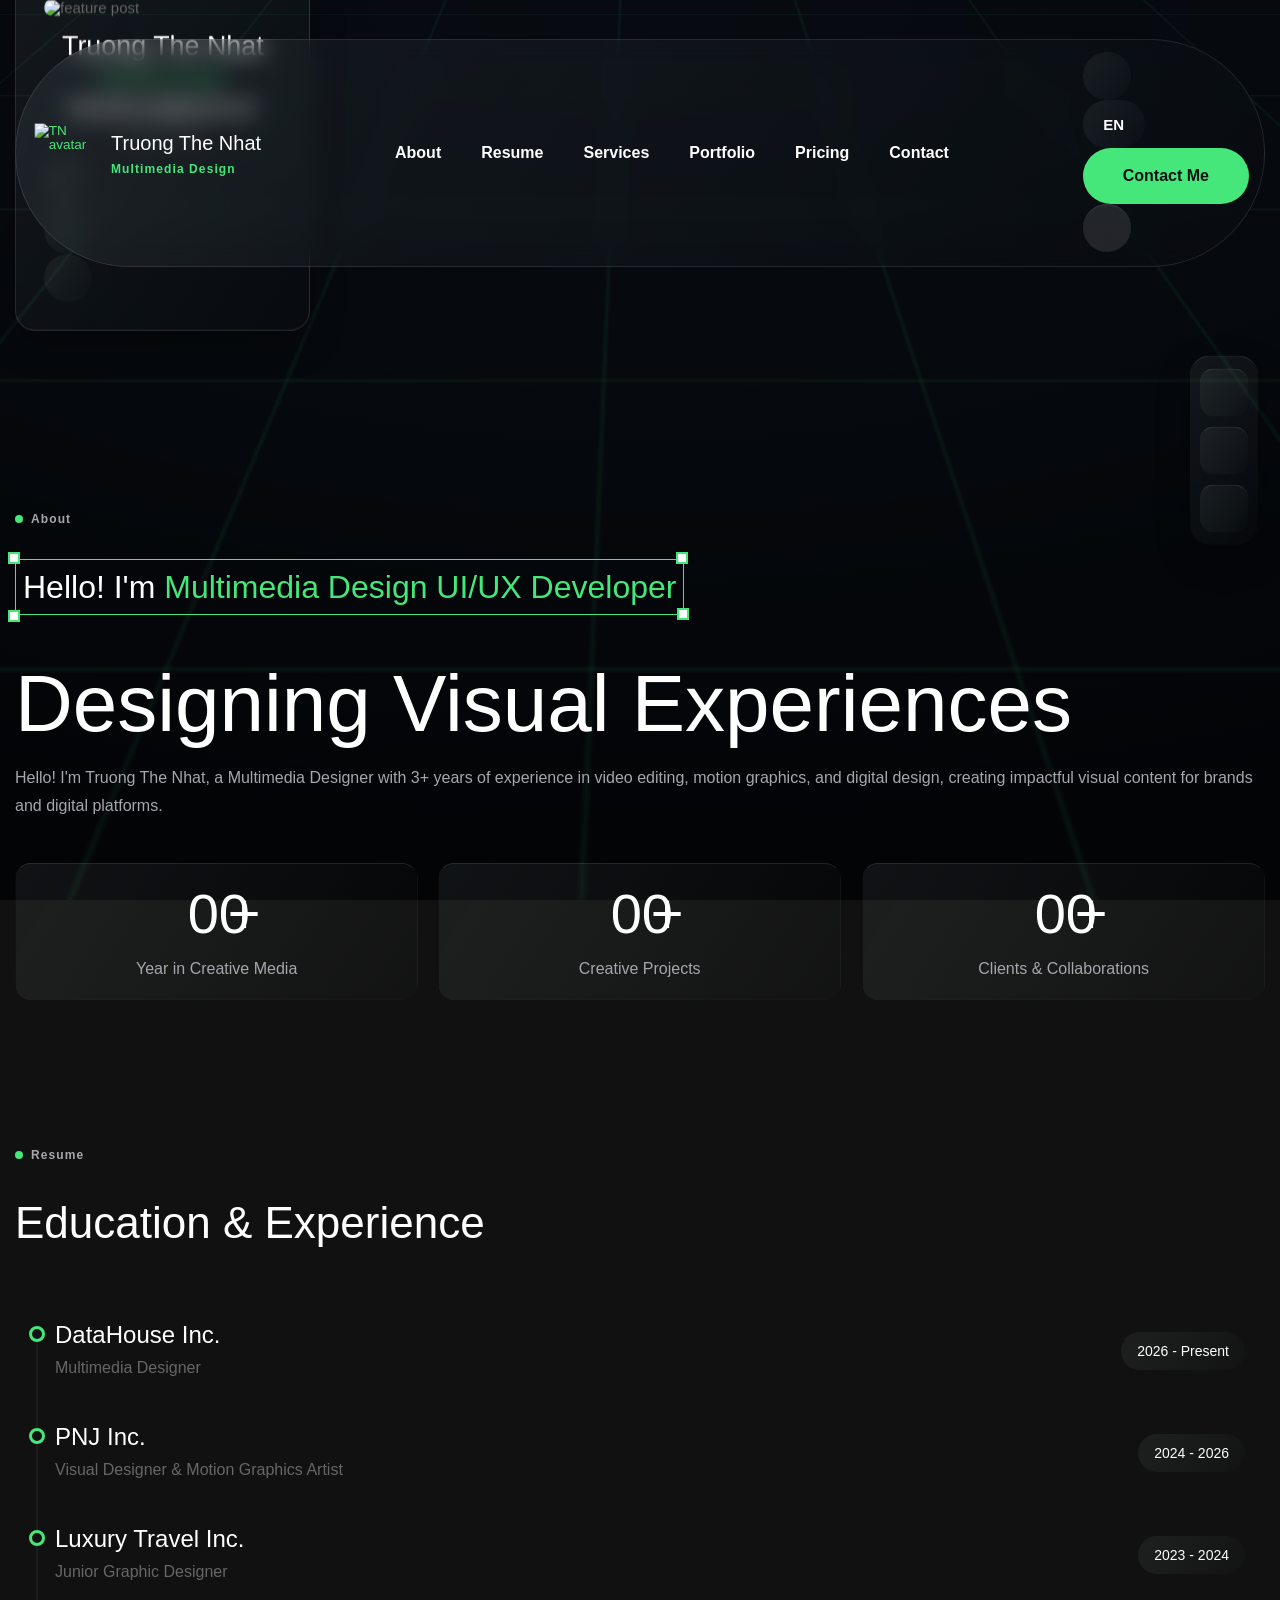
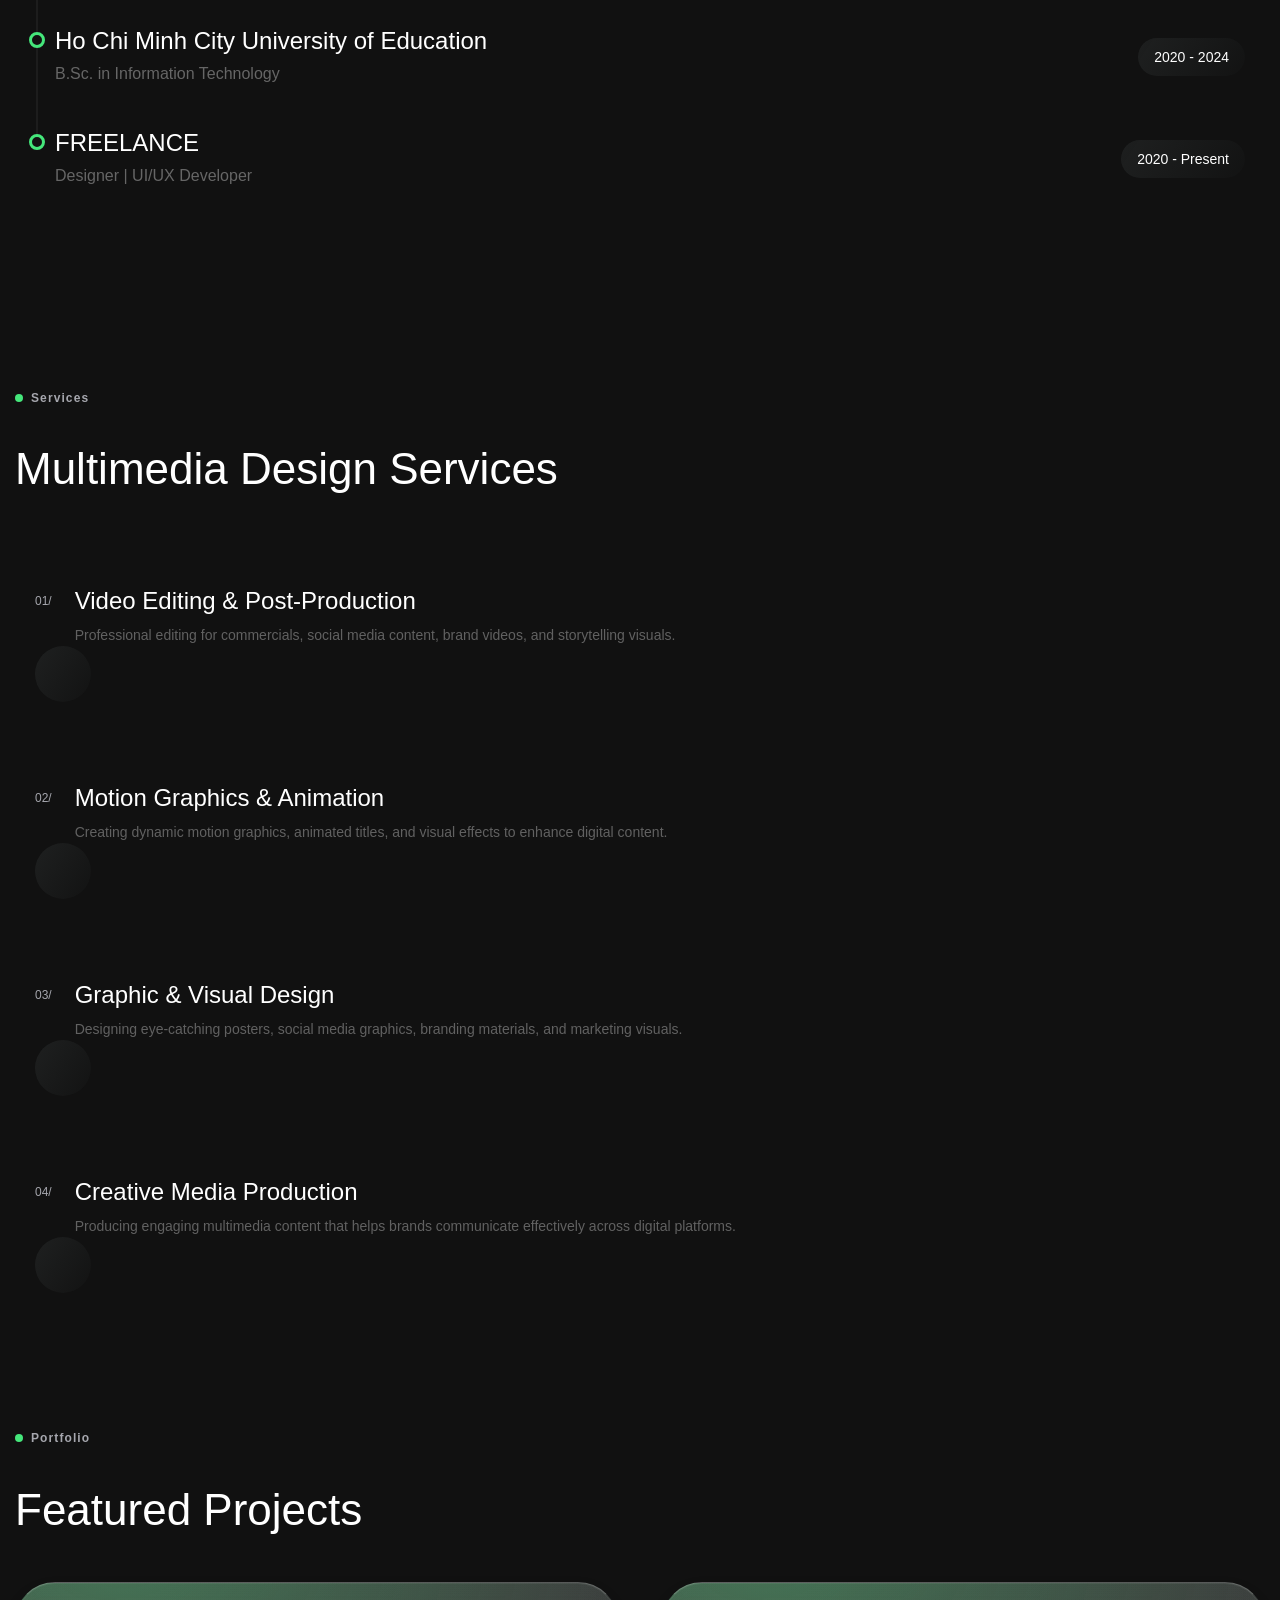
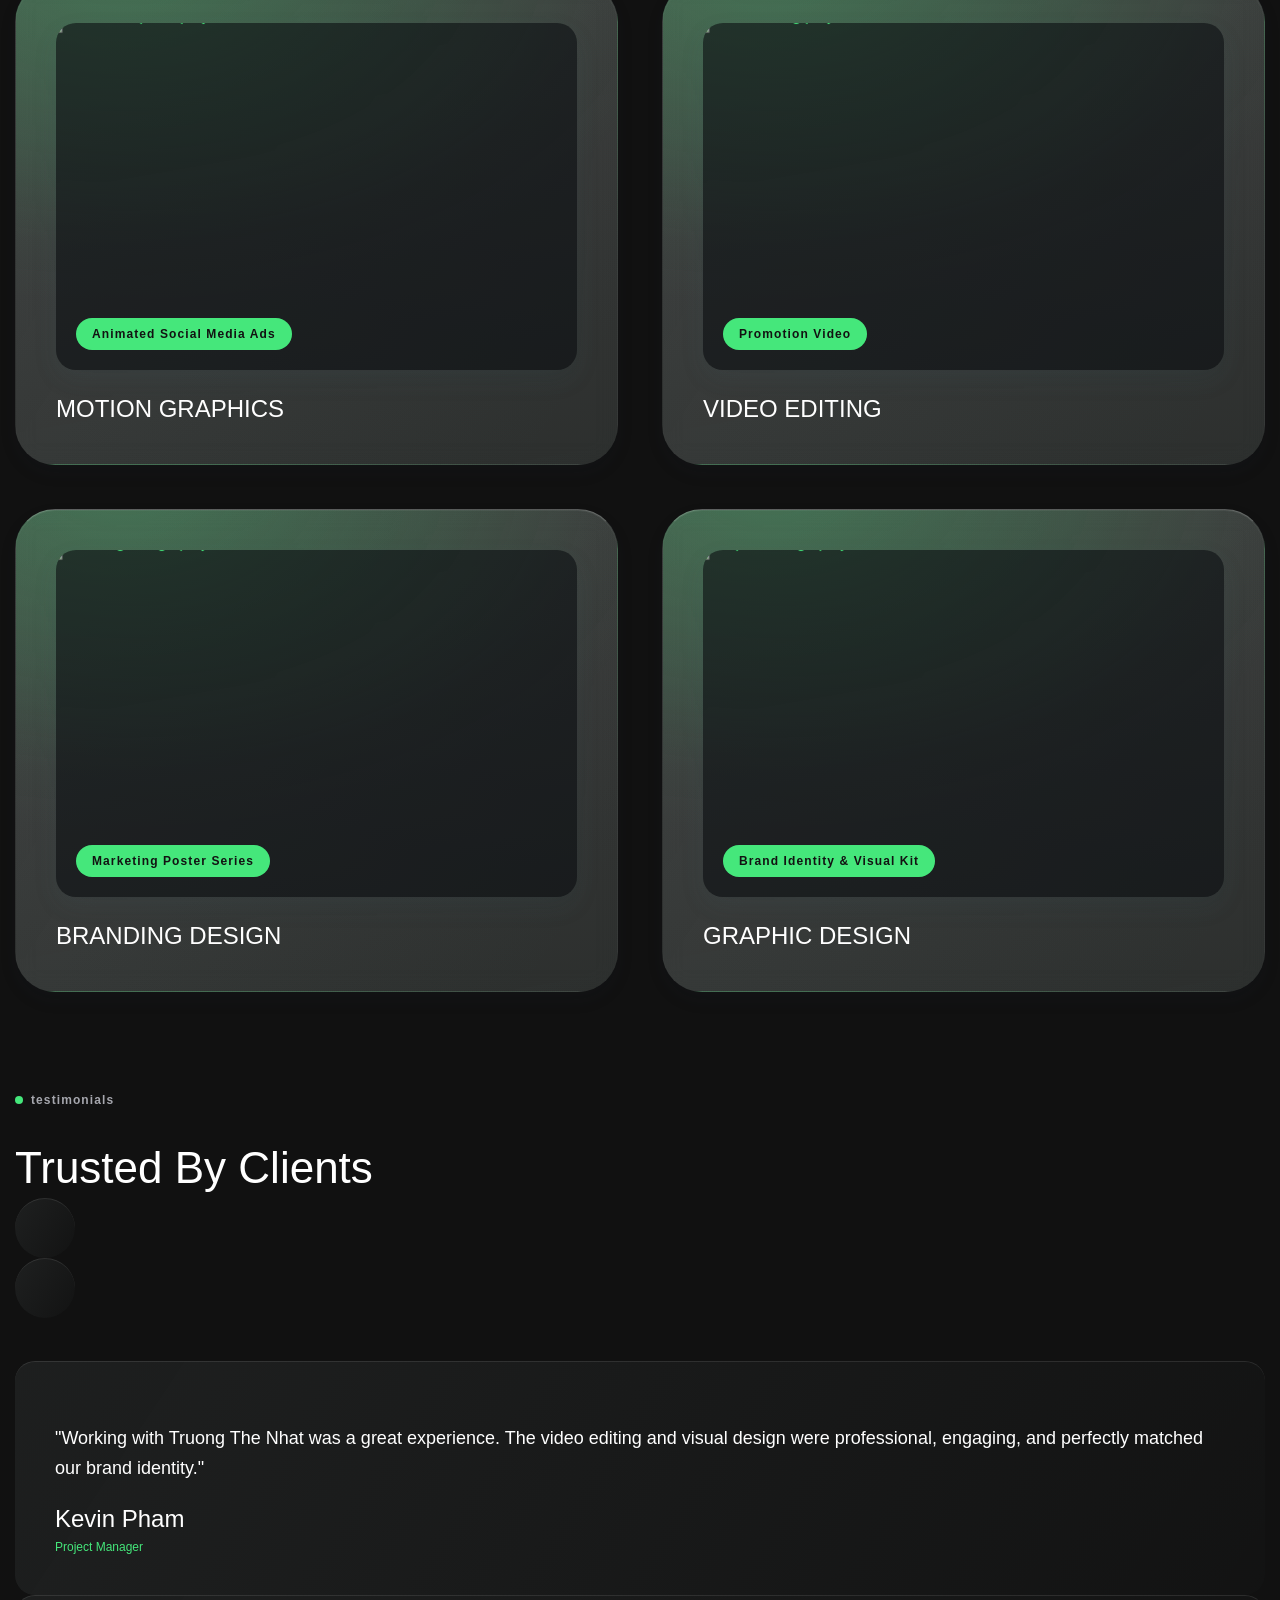
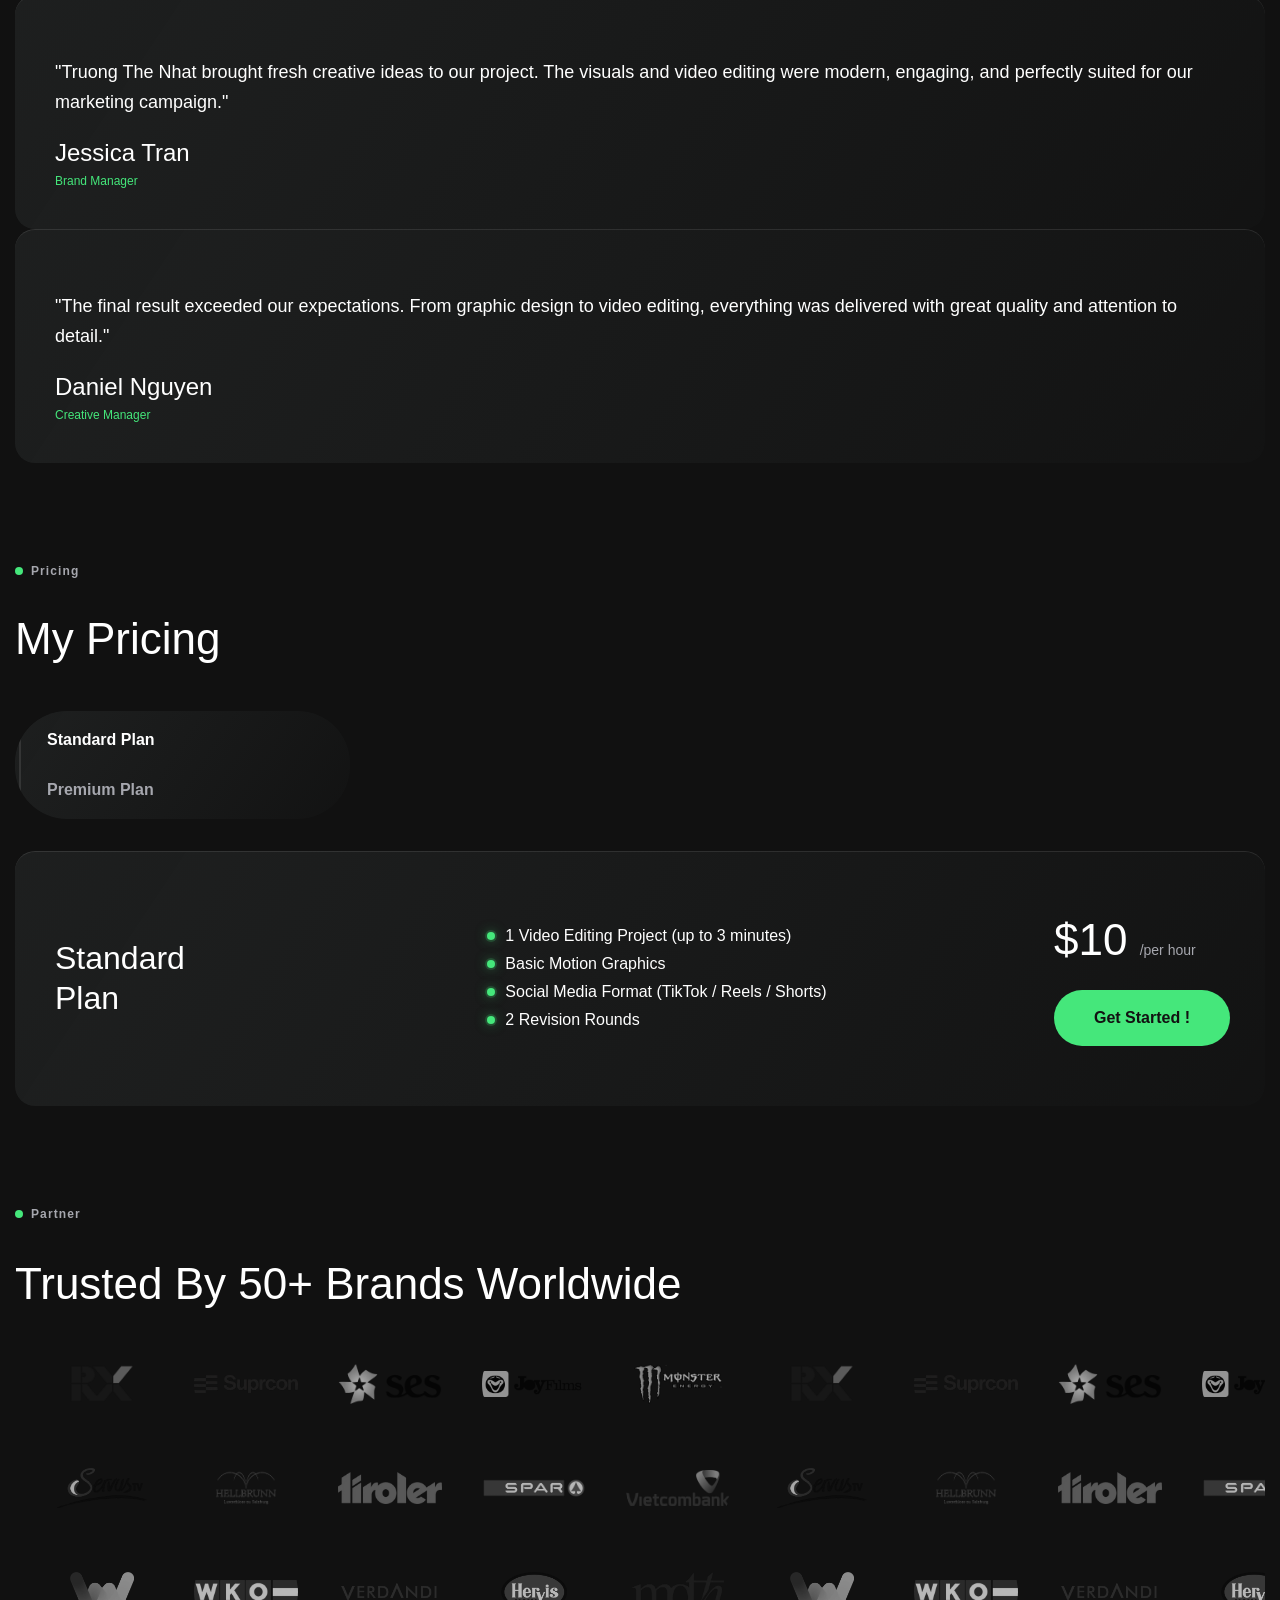
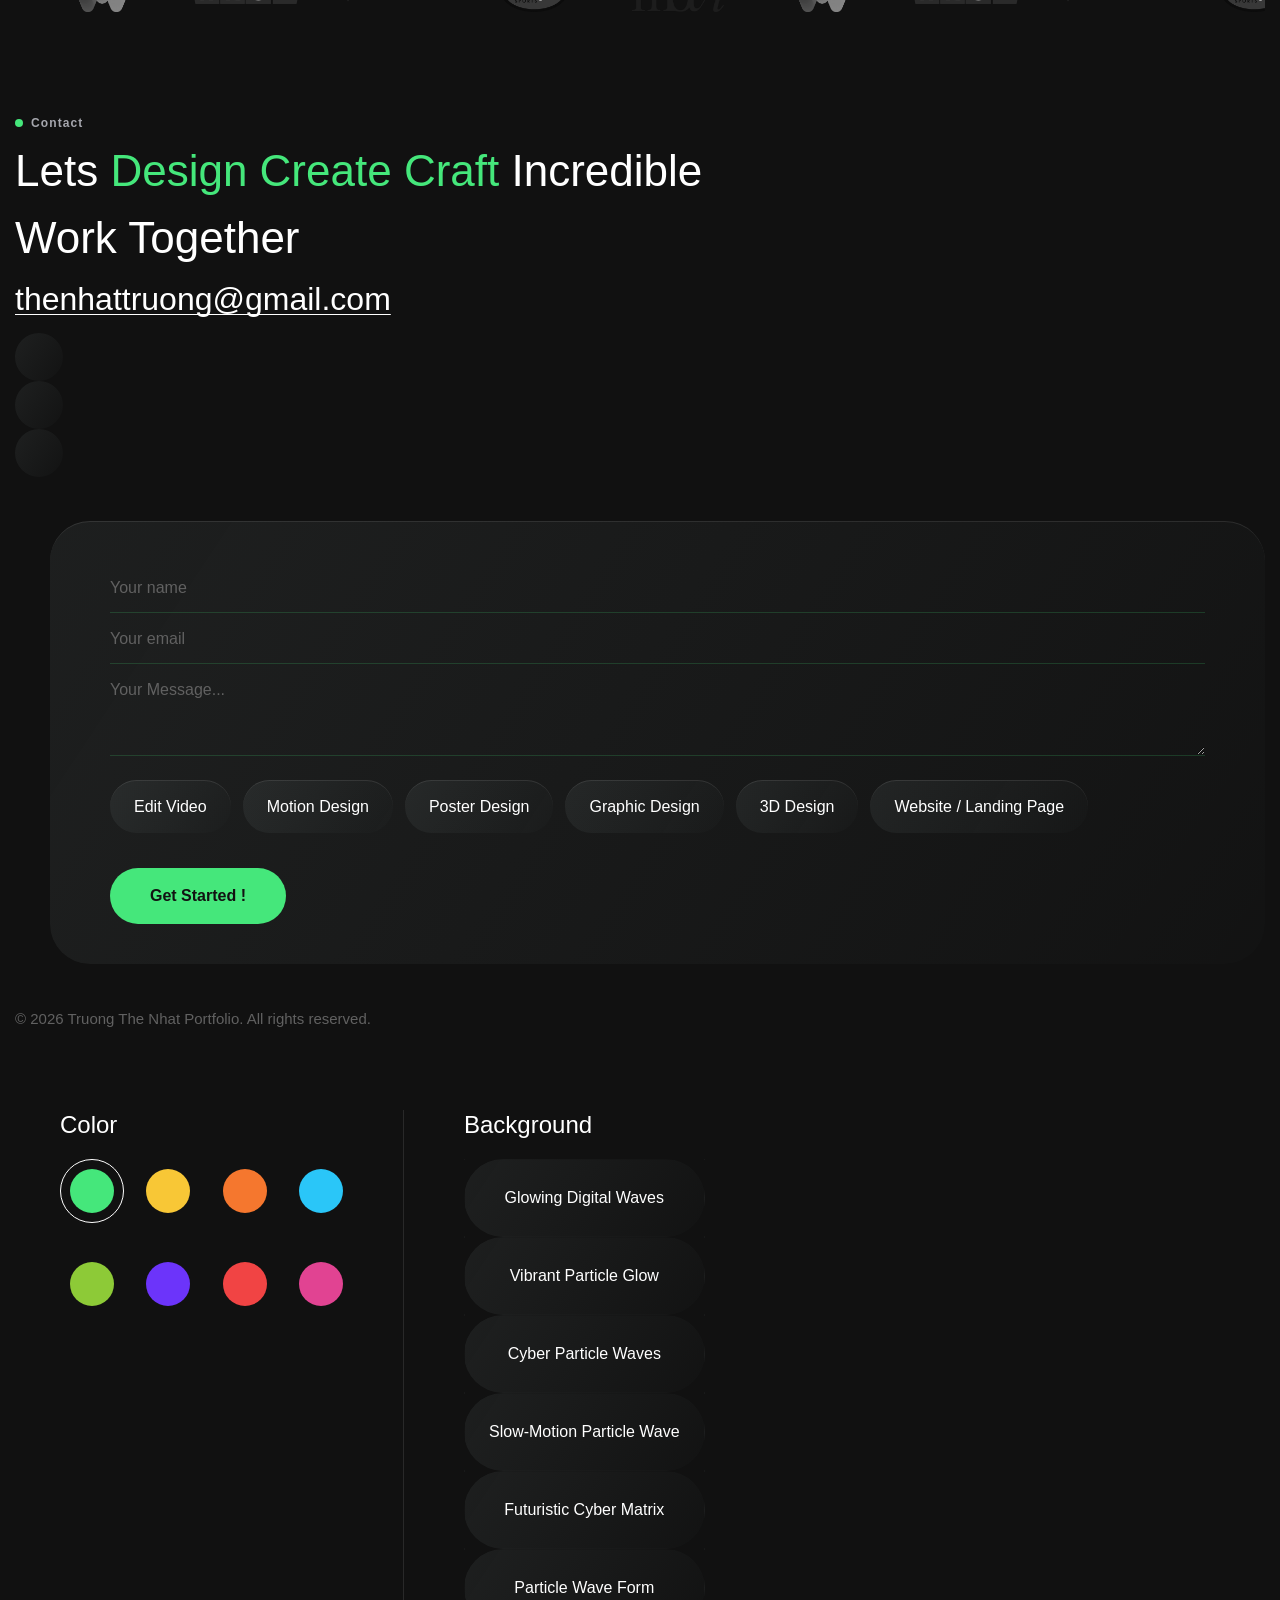
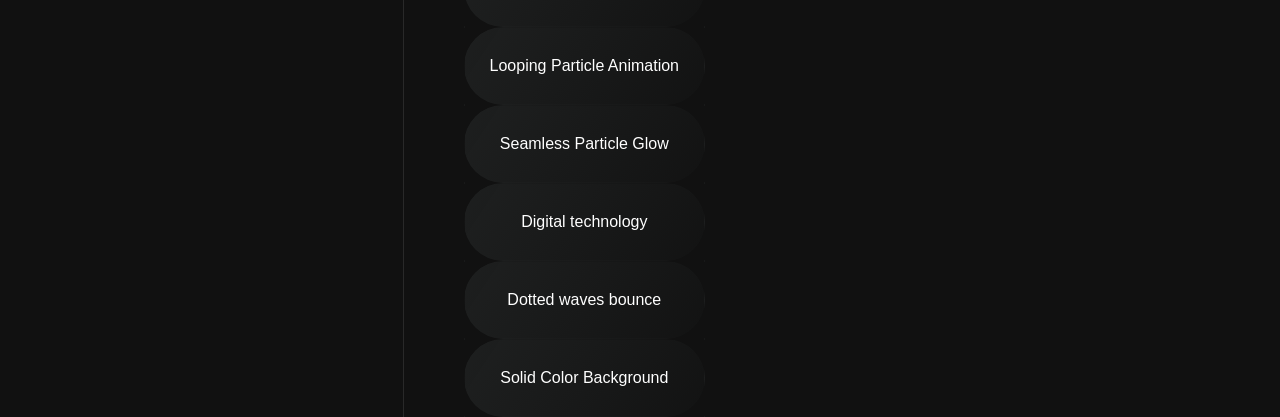
==== commit 2e78ac37: "Update styles and site content" ====
--- a/index.html
+++ b/index.html
@@ -33,7 +33,7 @@
   <link href="css/swiper-bundle.min.css" rel="stylesheet" type="text/css"/>
   <link href="css/animateText.css" rel="stylesheet" type="text/css"/>
   <link href="css/jquery.fancybox.min.css" rel="stylesheet" type="text/css"/>
-  <link href="css/styles.css?v=20260312-12" rel="stylesheet" type="text/css"/>
+  <link href="css/styles.css?v=20260314-1" rel="stylesheet" type="text/css"/>
   <!-- Font -->
   <link href="font/fonts.css" rel="stylesheet"/>
   <!-- Icon -->
--- a/css/styles.css
+++ b/css/styles.css
@@ -5395,19 +5395,21 @@
   animation: user-bar-intro-sweep 1.2s cubic-bezier(0.2, 0.9, 0.25, 1) 0.08s forwards;
 }
 
-.main-content.style-fullwidth .user-bar.style-1.is-intro-finished:hover,
-.main-content.style-fullwidth .user-bar.style-1.is-intro-finished.is-touch-active {
-  box-shadow: 0 0 36px rgba(69, 231, 123, 0.42), 0 0 82px rgba(69, 231, 123, 0.2), var(--userbar-shadow-base);
-}
-
-.main-content.style-fullwidth .user-bar.style-1.is-intro-finished:hover {
-  transform: translateY(-50%) perspective(1600px) rotateY(12deg) rotateX(1.5deg) scale(1.01);
-}
-
-.main-content.style-fullwidth .user-bar.style-1.is-intro-finished:hover::before,
-.main-content.style-fullwidth .user-bar.style-1.is-intro-finished.is-touch-active::before {
-  opacity: 0.62;
-  transform: scale(1);
+@media (hover: hover) and (pointer: fine) and (min-width: 1150px) {
+  .main-content.style-fullwidth .user-bar.style-1.is-intro-finished:hover,
+  .main-content.style-fullwidth .user-bar.style-1.is-intro-finished.is-touch-active {
+    box-shadow: 0 0 36px rgba(69, 231, 123, 0.42), 0 0 82px rgba(69, 231, 123, 0.2), var(--userbar-shadow-base);
+  }
+
+  .main-content.style-fullwidth .user-bar.style-1.is-intro-finished:hover {
+    transform: translateY(-50%) perspective(1600px) rotateY(12deg) rotateX(1.5deg) scale(1.01);
+  }
+
+  .main-content.style-fullwidth .user-bar.style-1.is-intro-finished:hover::before,
+  .main-content.style-fullwidth .user-bar.style-1.is-intro-finished.is-touch-active::before {
+    opacity: 0.62;
+    transform: scale(1);
+  }
 }
 
 @keyframes user-bar-reveal {
